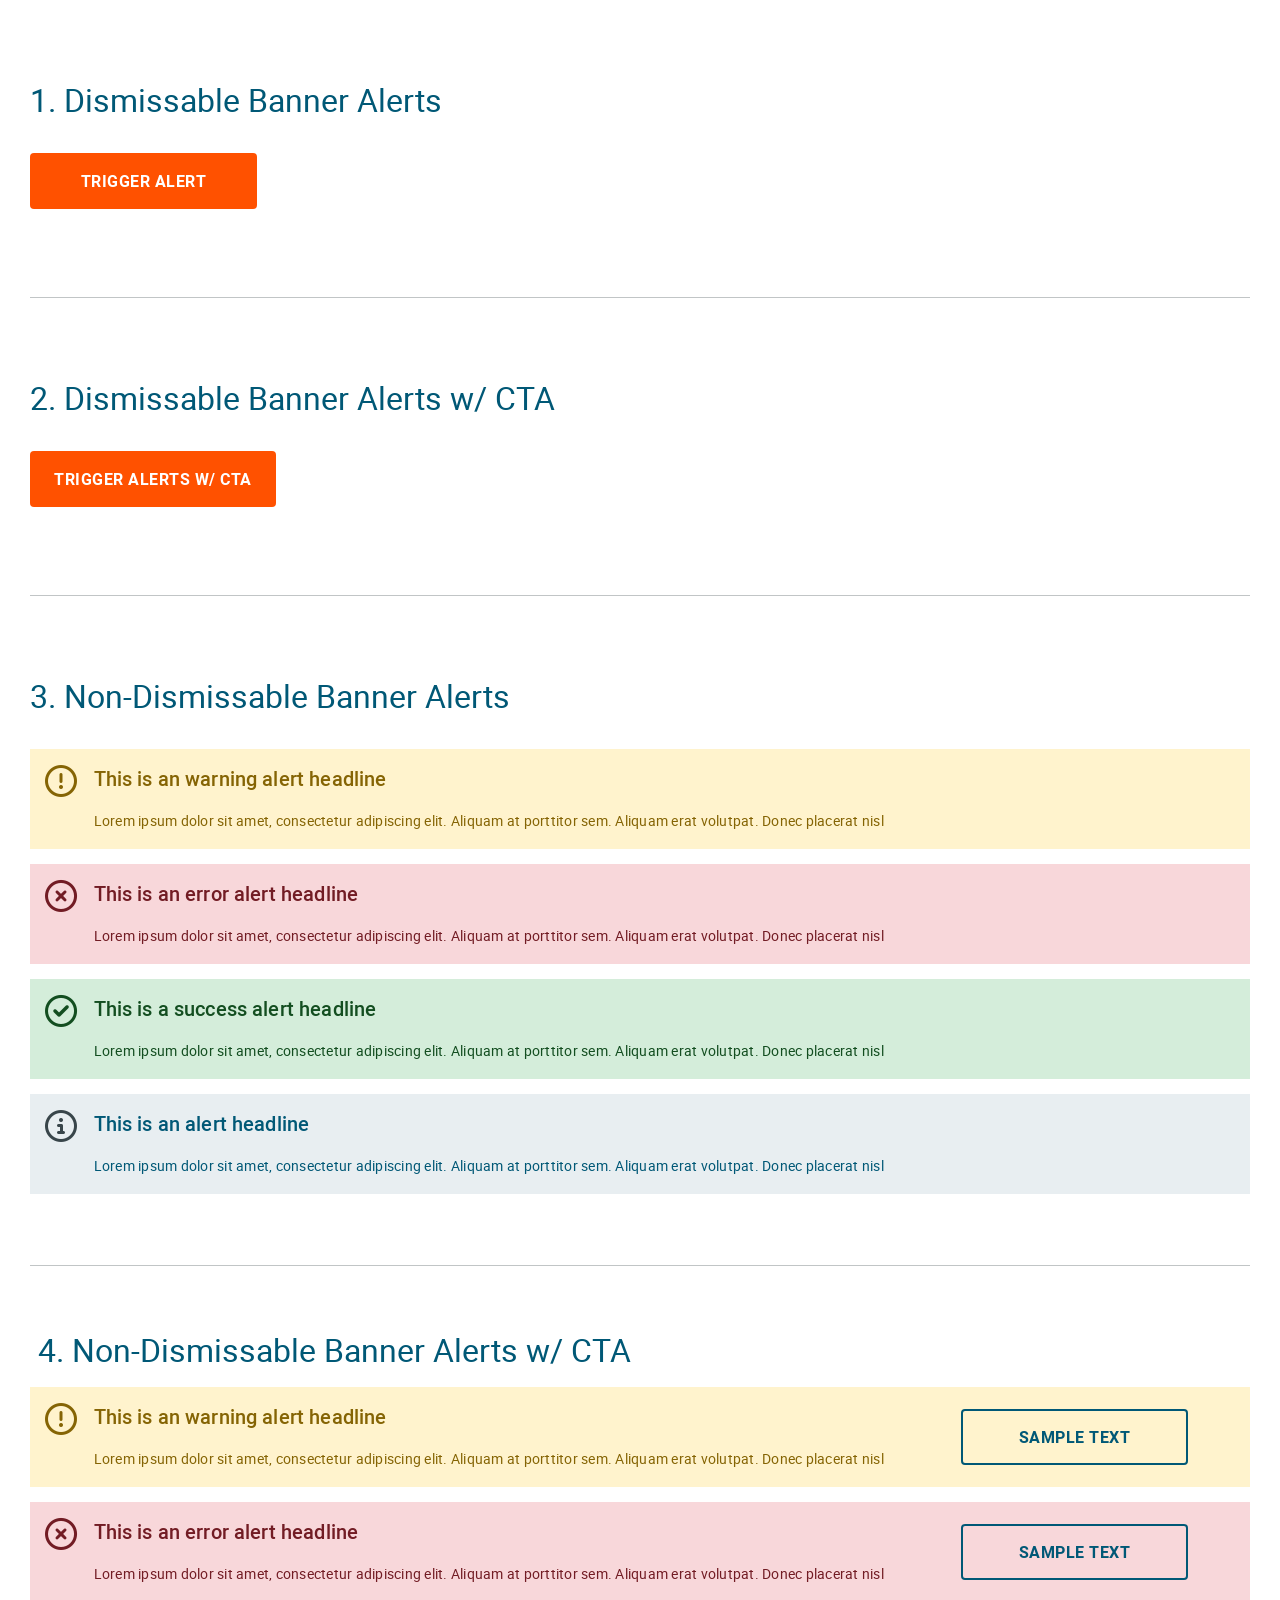
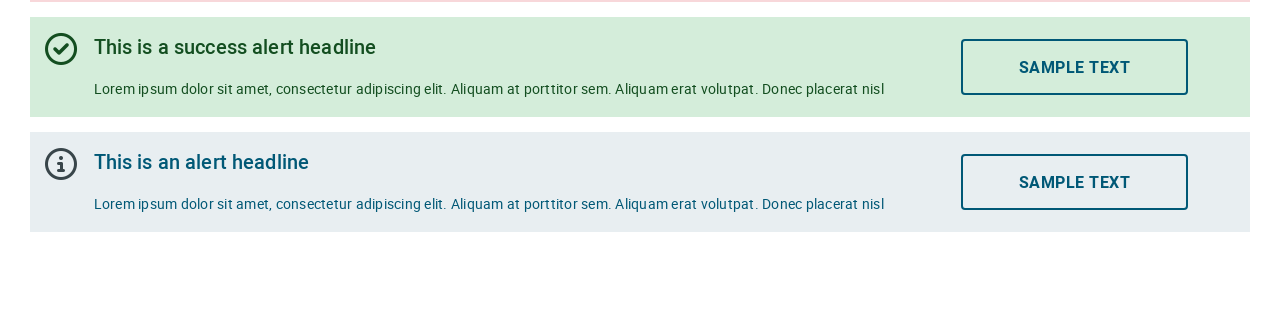
==== alerts/index.html @ 1017da57 "Commit demo for develop-major" ====
<!doctype html><html lang="en"><head><meta charset="UTF-8"><meta http-equiv="X-UA-Compatible" content="IE=edge"><meta name="viewport" content="width=device-width,initial-scale=1"><title>Banner Alert Demo</title><link rel="stylesheet" href="../assets/styles/main.css"><link rel="stylesheet" href="../assets/styles/custom-icons.css"><link rel="stylesheet" href="../assets/styles/fontawesome.css"><link rel="stylesheet" href="../assets/styles/regular.css"><script src="../alerts/index.html.js" defer="defer"></script></head><body><section class="bdr-bottom"><div class="container bdr-clr--gray-disabled"><div class="row"><div class="col"><h2>1. Dismissable Banner Alerts</h2></div><div class="col"><button class="btn--primary" onclick="window.triggerAlerts();">Trigger Alert</button></div><div class="col"><div class="banner-alerts"></div></div></div></div></section><section class="bdr-bottom"><div class="container bdr-clr--gray-disabled"><div class="row"><div class="col"><h2>2. Dismissable Banner Alerts w/ CTA</h2></div><div class="col"><button class="btn--primary" onclick="triggerAlertsWithButton();">Trigger Alerts w/ CTA</button></div><div class="col"><div class="cta-banner-alerts"></div></div></div></div></section><section class="bdr-bottom"><div class="container bdr-clr--gray-disabled"><div class="row"><div class="col"><h2>3. Non-Dismissable Banner Alerts</h2></div><div class="col"><div class="banner-alerts"><div class="foo bar baz bg--warning-background" data-ref="module_systemAlert_50119"><div data-alert-message data-message-type="warning" data-status="active"><div class="row"><div class="alert-msg col--lg-12"><h4 class="alert-head">This is an warning alert headline</h4><span class="p-2">Lorem ipsum dolor sit amet, consectetur adipiscing elit. Aliquam at porttitor sem. Aliquam erat volutpat. Donec placerat nisl</span></div></div></div></div></div><div class="banner-alerts"><div class="foo bar baz bg--error-background" data-ref="module_systemAlert_50119"><div data-alert-message data-message-type="error" data-status="active"><div class="row"><div class="alert-msg col--lg-12"><h4 class="alert-head">This is an error alert headline</h4><span class="p-2">Lorem ipsum dolor sit amet, consectetur adipiscing elit. Aliquam at porttitor sem. Aliquam erat volutpat. Donec placerat nisl</span></div></div></div></div></div><div class="banner-alerts"><div class="foo bar baz bg--success-background" data-ref="module_systemAlert_50119"><div data-alert-message data-message-type="success" data-status="active"><div class="row"><div class="alert-msg col--lg-12"><h4 class="alert-head">This is a success alert headline</h4><span class="p-2">Lorem ipsum dolor sit amet, consectetur adipiscing elit. Aliquam at porttitor sem. Aliquam erat volutpat. Donec placerat nisl</span></div></div></div></div></div><div class="banner-alerts"><div class="foo bar baz bg--primary-light-3" data-ref="module_systemAlert_50119"><div data-alert-message data-message-type="message" data-status="active"><div class="row"><div class="alert-msg col--lg-12"><h4 class="alert-head">This is an alert headline</h4><span class="p-2">Lorem ipsum dolor sit amet, consectetur adipiscing elit. Aliquam at porttitor sem. Aliquam erat volutpat. Donec placerat nisl</span></div></div></div></div></div></div></div></div></section><section class="nonDismissable-alerts"><div class="container bdr-clr--gray-disabled"><div class="col"><h2>4. Non-Dismissable Banner Alerts w/ CTA</h2></div><div class="banner-alerts"><div class="foo bar baz bg--warning-background" data-ref="module_systemAlert_50119"><div data-alert-message data-message-type="warning" data-status="active"><div class="row"><div class="alert-msg col--lg-9"><h4 class="alert-head">This is an warning alert headline</h4><span class="p-2">Lorem ipsum dolor sit amet, consectetur adipiscing elit. Aliquam at porttitor sem. Aliquam erat volutpat. Donec placerat nisl</span></div><div class="alert-cta col--lg-3"><button class="btn" href="#">sample Text</button></div></div></div></div></div><div class="banner-alerts"><div class="foo bar baz bg--error-background" data-ref="module_systemAlert_50119"><div data-alert-message data-message-type="error" data-status="active"><div class="row"><div class="alert-msg col--lg-9"><h4 class="alert-head">This is an error alert headline</h4><span class="p-2">Lorem ipsum dolor sit amet, consectetur adipiscing elit. Aliquam at porttitor sem. Aliquam erat volutpat. Donec placerat nisl</span></div><div class="alert-cta col--lg-3"><button class="btn" href="#">sample Text</button></div></div></div></div></div><div class="banner-alerts"><div class="foo bar baz bg--success-background" data-ref="module_systemAlert_50119"><div data-alert-message data-message-type="success" data-status="active"><div class="row"><div class="alert-msg col--lg-9"><h4 class="alert-head">This is a success alert headline</h4><span class="p-2">Lorem ipsum dolor sit amet, consectetur adipiscing elit. Aliquam at porttitor sem. Aliquam erat volutpat. Donec placerat nisl</span></div><div class="alert-cta col--lg-3"><button class="btn" href="#">sample Text</button></div></div></div></div></div><div class="banner-alerts"><div class="foo bar baz bg--primary-light-3" data-ref="module_systemAlert_50119"><div data-alert-message data-message-type="message" data-status="active"><div class="row"><div class="alert-msg col--lg-9"><h4 class="alert-head">This is an alert headline</h4><span class="p-2">Lorem ipsum dolor sit amet, consectetur adipiscing elit. Aliquam at porttitor sem. Aliquam erat volutpat. Donec placerat nisl</span></div><div class="alert-cta col--lg-3"><button class="btn" href="#">sample Text</button></div></div></div></div></div></div></section></body></html>
---- assets/styles/main.css ----
﻿:root{--primary-base: hsl(195.3, 100%, 23.1%);--primary-light-1: hsl(194.8, 100%, 28.6%);--primary-light-2: hsl(195, 100%, 39.2%);--primary-light-3: hsl(200, 24.3%, 92.7%);--primary-light-4: hsl(194, 25%, 87%);--primary-dark-1: hsl(195.3, 100%, 11.6%);--primary-dark-2: hsl(195.2, 100%, 17.8%);--secondary-base: hsl(19.1, 100%, 50%);--secondary-light-1: hsl(18.8, 100%, 61.2%);--secondary-light-2: hsl(18.6, 100%, 69.6%);--secondary-light-3: hsl(18.9, 82.6%, 91%);--secondary-dark-1: hsl(18.8, 100%, 38.8%);--secondary-dark-2: hsl(18.6, 100%, 30.4%);--white-base: hsl(0, 0%, 100%);--black-base: hsl(0, 0%, 0%);--gray-medium-1: hsl(198, 11.1%, 35.3%);--gray-dark-1: hsl(196.7, 13.8%, 25.5%);--gray-body: hsl(196.7, 13.8%, 25.5%);--gray-input: hsl(200, 5.5%, 57.3%);--gray-disabled: hsl(192, 4.2%, 76.7%);--gray-background: hsl(0, 0%, 98%);--success-element: hsl(135.7, 100%, 27.1%);--success-text: hsl(133.2, 60.8%, 19%);--success-background: hsl(134.4, 41%, 88%);--warning-element: hsl(35, 97.3%, 56.9%);--warning-text: hsl(44.7, 94.2%, 26.9%);--warning-background: hsl(45.6, 100%, 90.2%);--error-element: hsl(9.2, 100%, 37.1%);--error-text: hsl(354.4, 60.6%, 27.8%);--error-background: hsl(354.5, 70.2%, 90.8%);--dropshadow-1: 0 1px 1px 0 rgba(0, 0, 0, 0.14), 0 2px 1px 0 rgba(0, 0, 0, 0.12), 0 1px 3px 0 rgba(0, 0, 0, 0.2);--dropshadow-2: 0 8px 10px 0 rgba(0, 0, 0, 0.14), 0 3px 14px 0 rgba(0, 0, 0, 0.12), 0 5px 5px 0 rgba(0, 0, 0, 0.2);--dropshadow-3: 0 9px 12px 0 rgba(0, 0, 0, 0.14), 0 3px 16px 0 rgba(0, 0, 0, 0.12), 0 5px 6px 0 rgba(0, 0, 0, 0.2);--dropshadow-4: 0 16px 24px 0 rgba(0, 0, 0, 0.14), 0 6px 30px 0 rgba(0, 0, 0, 0.12), 0 8px 10px 0 rgba(0, 0, 0, 0.2);--sect--top-pd--sm: 4.8rem;--sect--top-pd--md: 4.8rem;--sect--top-pd--lg: 8rem;--sect--top-pd--xl: 8rem;--sect--btm-pd--sm: 4.8rem;--sect--btm-pd--md: 4.8rem;--sect--btm-pd--lg: 8rem;--sect--btm-pd--xl: 8rem;--sect-bg--top-pd--sm: 4.8rem;--sect-bg--top-pd--md: 4.8rem;--sect-bg--top-pd--lg: 8rem;--sect-bg--top-pd--xl: 8rem;--sect-bg--btm-pd--sm: 4.8rem;--sect-bg--btm-pd--md: 4.8rem;--sect-bg--btm-pd--lg: 8rem;--sect-bg--btm-pd--xl: 8rem;--sect-top-curv--top-pd--sm: 4.8rem;--sect-top-curv--top-pd--md: 4.8rem;--sect-top-curv--top-pd--lg: 4.8rem;--sect-top-curv--top-pd--xl: 4.8rem;--sect-top-curv--btm-pd--sm: 4.8rem;--sect-top-curv--btm-pd--md: 4.8rem;--sect-top-curv--btm-pd--lg: 8rem;--sect-top-curv--btm-pd--xl: 8rem;--sect-btm-curv--top-pd--sm: 4.8rem;--sect-btm-curv--top-pd--md: 4.8rem;--sect-btm-curv--top-pd--lg: 8rem;--sect-btm-curv--top-pd--xl: 8rem;--sect-btm-curv--btm-pd--sm: 4.8rem;--sect-btm-curv--btm-pd--md: 4.8rem;--sect-btm-curv--btm-pd--lg: 4.8rem;--sect-btm-curv--btm-pd--xl: 4.8rem;--gutter-sm: 0.75rem;--gutter-md: 0.75rem;--gutter-lg: 0.75rem;--gutter-xl: 0.75rem;--col-top-mg--sm: 1.6rem;--col-top-mg--md: 1.6rem;--col-top-mg--lg: 1.6rem;--col-top-mg--xl: 1.6rem;--col-btm-mg--sm: 1.6rem;--col-btm-mg--md: 1.6rem;--col-btm-mg--lg: 1.6rem;--col-btm-mg--xl: 1.6rem;--h-1--sm: 3.4rem/4rem Roboto, sans-serif;--h-1--md: 3.4rem/4rem Roboto, sans-serif;--h-1--lg: 4.8rem/5.6rem Roboto, sans-serif;--h-1--xl: 4.8rem/5.6rem Roboto, sans-serif;--h-1--ltr-spc--sm: 0rem;--h-1--ltr-spc--md: 0rem;--h-1--ltr-spc--lg: 0rem;--h-1--ltr-spc--xl: 0rem;--h-1--bd-txt-spc--sm: 3.2rem;--h-1--bd-txt-spc--md: 3.2rem;--h-1--bd-txt-spc--lg: 3.2rem;--h-1--bd-txt-spc--xl: 3.2rem;--h-2--sm: 2.4rem/3.2rem Roboto, sans-serif;--h-2--md: 2.4rem/3.2rem Roboto, sans-serif;--h-2--lg: 3.2rem/4rem Roboto, sans-serif;--h-2--xl: 3.2rem/4rem Roboto, sans-serif;--h-2--ltr-spc--sm: 0rem;--h-2--ltr-spc--md: 0rem;--h-2--ltr-spc--lg: 0rem;--h-2--ltr-spc--xl: 0rem;--h-2--bd-txt-spc--sm: 1.6rem;--h-2--bd-txt-spc--md: 1.6rem;--h-2--bd-txt-spc--lg: 1.6rem;--h-2--bd-txt-spc--xl: 1.6rem;--h-3--sm: 2rem/2.8rem Roboto, sans-serif;--h-3--md: 2rem/2.8rem Roboto, sans-serif;--h-3--lg: 2.4rem/3.2rem Roboto, sans-serif;--h-3--xl: 2.4rem/3.2rem Roboto, sans-serif;--h-3--ltr-spc--sm: 0.015rem;--h-3--ltr-spc--md: 0.015rem;--h-3--ltr-spc--lg: 0.015rem;--h-3--ltr-spc--xl: 0.015rem;--h-3--bd-txt-spc--sm: 1.6rem;--h-3--bd-txt-spc--md: 1.6rem;--h-3--bd-txt-spc--lg: 1.6rem;--h-3--bd-txt-spc--xl: 1.6rem;--h-4--sm: 1.8rem/2.6rem Roboto, sans-serif;--h-4--md: 1.8rem/2.6rem Roboto, sans-serif;--h-4--lg: 2rem/2.8rem Roboto, sans-serif;--h-4--xl: 2rem/2.8rem Roboto, sans-serif;--h-4--ltr-spc--sm: 0.015rem;--h-4--ltr-spc--md: 0.015rem;--h-4--ltr-spc--lg: 0.015rem;--h-4--ltr-spc--xl: 0.015rem;--h-4--bd-txt-spc--sm: 1.6rem;--h-4--bd-txt-spc--md: 1.6rem;--h-4--bd-txt-spc--lg: 1.6rem;--h-4--bd-txt-spc--xl: 1.6rem;--h-5--sm: 1.6rem/2.4rem Roboto, sans-serif;--h-5--md: 1.6rem/2.4rem Roboto, sans-serif;--h-5--lg: 1.8rem/2.6rem Roboto, sans-serif;--h-5--xl: 1.8rem/2.6rem Roboto, sans-serif;--h-5--ltr-spc--sm: 0.015rem;--h-5--ltr-spc--md: 0.015rem;--h-5--ltr-spc--lg: 0.015rem;--h-5--ltr-spc--xl: 0.015rem;--h-6--sm: 1.4rem/2rem Roboto, sans-serif;--h-6--md: 1.4rem/2rem Roboto, sans-serif;--h-6--lg: 1.4rem/2rem Roboto, sans-serif;--h-6--xl: 1.4rem/2rem Roboto, sans-serif;--h-6--ltr-spc--sm: 0.01rem;--h-6--ltr-spc--md: 0.01rem;--h-6--ltr-spc--lg: 0.01rem;--h-6--ltr-spc--xl: 0.01rem;--p-1--sm: 1.6rem/2.4rem Roboto, sans-serif;--p-1--md: 1.6rem/2.4rem Roboto, sans-serif;--p-1--lg: 1.6rem/2.4rem Roboto, sans-serif;--p-1--xl: 1.6rem/2.4rem Roboto, sans-serif;--p-1--ltr-spc--sm: 0.05rem;--p-1--ltr-spc--md: 0.05rem;--p-1--ltr-spc--lg: 0.05rem;--p-1--ltr-spc--xl: 0.05rem;--p-1--spacing--sm: 2.4rem;--p-1--spacing--md: 2.4rem;--p-1--spacing--lg: 2.4rem;--p-1--spacing--xl: 2.4rem;--p-2--sm: 1.4rem/2rem Roboto, sans-serif;--p-2--md: 1.4rem/2rem Roboto, sans-serif;--p-2--lg: 1.4rem/2.2rem Roboto, sans-serif;--p-2--xl: 1.4rem/2.2rem Roboto, sans-serif;--p-2--ltr-spc--sm: 0.025rem;--p-2--ltr-spc--md: 0.025rem;--p-2--ltr-spc--lg: 0.025rem;--p-2--ltr-spc--xl: 0.025rem;--p-2--spacing--sm: 2.4rem;--p-2--spacing--md: 2.4rem;--p-2--spacing--lg: 2.4rem;--p-2--spacing--xl: 2.4rem;--p-3--sm: 1.2rem/1.8rem Roboto, sans-serif;--p-3--md: 1.2rem/1.8rem Roboto, sans-serif;--p-3--lg: 1.2rem/2rem Roboto, sans-serif;--p-3--xl: 1.2rem/2rem Roboto, sans-serif;--p-3--ltr-spc--sm: 0.025rem;--p-3--ltr-spc--md: 0.025rem;--p-3--ltr-spc--lg: 0.04rem;--p-3--ltr-spc--xl: 0.04rem;--p-3--spacing--sm: 2.4rem;--p-3--spacing--md: 2.4rem;--p-3--spacing--lg: 2.4rem;--p-3--spacing--xl: 2.4rem;--default-links-link-on-lgt-bg--default--color: hsl(195.3, 100%, 23.1%);--default-links-link-on-lgt-bg--default--text-decoration: underline solid hsl(195.3, 100%, 23.1%) 0.1rem;--default-links-link-on-lgt-bg--default--font-weight: 500;--default-links-link-on-lgt-bg--hover--color: hsl(195.3, 100%, 11.6%);--default-links-link-on-lgt-bg--hover--text-decoration: underline solid hsl(195.3, 100%, 11.6%) 0.1rem;--default-links-link-on-lgt-bg--focus--color: hsl(195.3, 100%, 11.6%);--default-links-link-on-lgt-bg--focus--text-decoration: underline solid hsl(195.3, 100%, 11.6%) 0.1rem;--default-links-link-on-lgt-bg--focus--outline: 0.3rem solid hsl(195, 100%, 39.2%);--default-links-link-on-lgt-bg--focus--outline-offset: 0.2rem;--default-links-link-on-lgt-bg--focus--border-radius: 0.5rem;--default-links-link-on-lgt-bg--active--color: hsl(195, 100%, 39.2%);--default-links-link-on-lgt-bg--active--text-decoration: underline solid hsl(195, 100%, 39.2%) 0.1rem;--default-links-link-on-lgt-bg--visited--color: hsl(195, 100%, 39.2%);--default-links-link-on-lgt-bg--disabled--color: hsl(192, 4.2%, 76.7%);--default-links-link-on-lgt-bg--disabled--text-decoration: underline solid hsl(192, 4.2%, 76.7%) 0.1rem;--default-links-link-on-lgt-bg--disabled--pointer-events: none;--group-links-link-on-lgt-bg--default--color: hsl(195.3, 100%, 23.1%);--group-links-link-on-lgt-bg--default--text-decoration: none;--group-links-link-on-lgt-bg--default--font-weight: 500;--group-links-link-on-lgt-bg--hover--color: hsl(195.3, 100%, 11.6%);--group-links-link-on-lgt-bg--hover--text-decoration: underline solid hsl(195.3, 100%, 11.6%) 0.1rem;--group-links-link-on-lgt-bg--focus--color: hsl(195.3, 100%, 11.6%);--group-links-link-on-lgt-bg--focus--text-decoration: underline solid hsl(195.3, 100%, 11.6%) 0.1rem;--group-links-link-on-lgt-bg--focus--outline: 0.3rem solid hsl(195, 100%, 39.2%);--group-links-link-on-lgt-bg--focus--outline-offset: 0.2rem;--group-links-link-on-lgt-bg--focus--border-radius: 0.5rem;--group-links-link-on-lgt-bg--active--color: hsl(195.3, 100%, 23.1%);--group-links-link-on-lgt-bg--active--text-decoration: none;--group-links-link-on-lgt-bg--visited--color: hsl(195.3, 100%, 23.1%);--group-links-link-on-lgt-bg--disabled--color: hsl(192, 4.2%, 76.7%);--group-links-link-on-lgt-bg--disabled--text-decoration: none;--group-links-link-on-lgt-bg--disabled--pointer-events: none;--email-phone-links-link-on-lgt-bg--default--color: hsl(195.3, 100%, 23.1%);--email-phone-links-link-on-lgt-bg--default--text-decoration: underline solid hsl(195.3, 100%, 23.1%) 0.1rem;--email-phone-links-link-on-lgt-bg--default--font-weight: 500;--email-phone-links-link-on-lgt-bg--hover--color: hsl(195.3, 100%, 11.6%);--email-phone-links-link-on-lgt-bg--hover--text-decoration: underline solid hsl(195.3, 100%, 11.6%) 0.1rem;--email-phone-links-link-on-lgt-bg--focus--color: hsl(195.3, 100%, 11.6%);--email-phone-links-link-on-lgt-bg--focus--text-decoration: underline solid hsl(195.3, 100%, 11.6%) 0.1rem;--email-phone-links-link-on-lgt-bg--focus--outline: 0.3rem solid hsl(195, 100%, 39.2%);--email-phone-links-link-on-lgt-bg--focus--outline-offset: 0.2rem;--email-phone-links-link-on-lgt-bg--focus--border-radius: 0.5rem;--email-phone-links-link-on-lgt-bg--active--color: hsl(195.3, 100%, 23.1%);--email-phone-links-link-on-lgt-bg--active--text-decoration: underline solid hsl(195.3, 100%, 23.1%) 0.1rem;--email-phone-links-link-on-lgt-bg--visited--color: hsl(195.3, 100%, 23.1%);--email-phone-links-link-on-lgt-bg--disabled--color: hsl(192, 4.2%, 76.7%);--email-phone-links-link-on-lgt-bg--disabled--text-decoration: underline solid hsl(192, 4.2%, 76.7%) 0.1rem;--email-phone-links-link-on-lgt-bg--disabled--pointer-events: none;--default-links-link-on-drk-bg--default--color: hsl(0, 0%, 100%);--default-links-link-on-drk-bg--default--text-decoration: underline solid var(--white-base) 0.1rem;--default-links-link-on-drk-bg--default--font-weight: 500;--default-links-link-on-drk-bg--hover--color: hsl(0, 0%, 100%);--default-links-link-on-drk-bg--hover--text-decoration: underline solid rgba(255, 255, 255, 0.75) 0.1rem;--default-links-link-on-drk-bg--hover--opacity: 75%;--default-links-link-on-drk-bg--focus--color: hsl(0, 0%, 100%);--default-links-link-on-drk-bg--focus--text-decoration: underline solid rgba(255, 255, 255, 0.75) 0.1rem;--default-links-link-on-drk-bg--focus--outline: 0.3rem solid hsl(195, 100%, 39.2%);--default-links-link-on-drk-bg--focus--outline-offset: 0.2rem;--default-links-link-on-drk-bg--focus--border-radius: 0.5rem;--default-links-link-on-drk-bg--focus--opacity: 75%;--default-links-link-on-drk-bg--active--color: hsl(0, 0%, 100%);--default-links-link-on-drk-bg--active--text-decoration: underline solid var(--white-base) 0.1rem;--default-links-link-on-drk-bg--disabled--color: hsl(0, 0%, 100%);--default-links-link-on-drk-bg--disabled--text-decoration: underline solid rgba(255, 255, 255, 0.4) 0.1rem;--default-links-link-on-drk-bg--disabled--opacity: 40%;--group-links-link-on-drk-bg--default--color: hsl(0, 0%, 100%);--group-links-link-on-drk-bg--default--text-decoration: none;--group-links-link-on-drk-bg--default--font-weight: 500;--group-links-link-on-drk-bg--hover--color: hsl(0, 0%, 100%);--group-links-link-on-drk-bg--hover--text-decoration: underline solid rgba(255, 255, 255, 0.75) 0.1rem;--group-links-link-on-drk-bg--hover--opacity: 75%;--group-links-link-on-drk-bg--focus--color: hsl(0, 0%, 100%);--group-links-link-on-drk-bg--focus--text-decoration: underline solid rgba(255, 255, 255, 0.75) 0.1rem;--group-links-link-on-drk-bg--focus--outline: 0.3rem solid hsl(195, 100%, 39.2%);--group-links-link-on-drk-bg--focus--outline-offset: 0.2rem;--group-links-link-on-drk-bg--focus--border-radius: 0.5rem;--group-links-link-on-drk-bg--focus--opacity: 75%;--group-links-link-on-drk-bg--active--color: hsl(0, 0%, 100%);--group-links-link-on-drk-bg--active--text-decoration: none;--group-links-link-on-drk-bg--disabled--color: hsl(0, 0%, 100%);--group-links-link-on-drk-bg--disabled--text-decoration: none;--group-links-link-on-drk-bg--disabled--opacity: 40%;--email-phone-links-link-on-drk-bg--default--color: hsl(0, 0%, 100%);--email-phone-links-link-on-drk-bg--default--text-decoration: underline solid var(--white-base) 0.1rem;--email-phone-links-link-on-drk-bg--default--font-weight: 500;--email-phone-links-link-on-drk-bg--hover--color: hsl(0, 0%, 100%);--email-phone-links-link-on-drk-bg--hover--text-decoration: underline solid rgba(255, 255, 255, 0.75) 0.1rem;--email-phone-links-link-on-drk-bg--hover--opacity: 75%;--email-phone-links-link-on-drk-bg--focus--color: hsl(0, 0%, 100%);--email-phone-links-link-on-drk-bg--focus--text-decoration: underline solid rgba(255, 255, 255, 0.75) 0.1rem;--email-phone-links-link-on-drk-bg--focus--outline: 0.3rem solid hsl(195, 100%, 39.2%);--email-phone-links-link-on-drk-bg--focus--outline-offset: 0.2rem;--email-phone-links-link-on-drk-bg--focus--border-radius: 0.5rem;--email-phone-links-link-on-drk-bg--focus--opacity: 75%;--email-phone-links-link-on-drk-bg--active--color: hsl(0, 0%, 100%);--email-phone-links-link-on-drk-bg--active--text-decoration: underline solid var(--white-base) 0.1rem;--email-phone-links-link-on-drk-bg--disabled--color: hsl(0, 0%, 100%);--email-phone-links-link-on-drk-bg--disabled--text-decoration: underline solid rgba(255, 255, 255, 0.4) 0.1rem;--email-phone-links-link-on-drk-bg--disabled--opacity: 40%;--btn--font: bold 1.6rem/2.4rem var(--font-stack);--btn--min-width: 22.7rem;--btn--corner-radius:0.4rem;--btn--border: 0.2rem solid var(--primary-base);--secondary-btn-on-lgt-bg--default--color: hsl(195.3, 100%, 23.1%);--secondary-btn-on-lgt-bg--default--border: 0.2rem solid hsl(195.3, 100%, 23.1%);--secondary-btn-on-lgt-bg--default--padding: 1.4rem 2.4rem;--secondary-btn-on-lgt-bg--hover--background-color: hsla(195.3, 100%, 23.1%, 15%);--secondary-btn-on-lgt-bg--hover--color: hsl(195.3, 100%, 23.1%);--secondary-btn-on-lgt-bg--hover--border: 0.2rem solid hsl(195.3, 100%, 23.1%);--secondary-btn-on-lgt-bg--focus--background-color: hsla(195.3, 100%, 23.1%, 15%);--secondary-btn-on-lgt-bg--focus--color: hsl(195.3, 100%, 23.1%);--secondary-btn-on-lgt-bg--focus--border: 0.2rem solid hsl(195.3, 100%, 23.1%);--secondary-btn-on-lgt-bg--focus--outline: 0.3rem solid hsl(195, 100%, 39.2%);--secondary-btn-on-lgt-bg--focus--outline-offset: 0.2rem;--secondary-btn-on-lgt-bg--active--background-color: hsla(195.3, 100%, 23.1%, 40%);--secondary-btn-on-lgt-bg--active--color: hsl(195.3, 100%, 23.1%);--secondary-btn-on-lgt-bg--active--border: 0.2rem solid hsl(195.3, 100%, 23.1%);--secondary-btn-on-lgt-bg--disabled--color: hsl(192, 4.2%, 76.7%);--secondary-btn-on-lgt-bg--disabled--border: 0.2rem solid hsl(192, 4.2%, 76.7%);--primary-btn-on-lgt-bg--default--background-color: hsl(19.1, 100%, 50%);--primary-btn-on-lgt-bg--default--color: hsl(0, 0%, 100%);--primary-btn-on-lgt-bg--default--border: none;--primary-btn-on-lgt-bg--hover--background-color: hsl(18.8, 100%, 38.8%);--primary-btn-on-lgt-bg--hover--color: hsl(0, 0%, 100%);--primary-btn-on-lgt-bg--hover--border: none;--primary-btn-on-lgt-bg--focus--background-color: hsl(18.8, 100%, 38.8%);--primary-btn-on-lgt-bg--focus--color: hsl(0, 0%, 100%);--primary-btn-on-lgt-bg--focus--border: none;--primary-btn-on-lgt-bg--focus--outline: 0.3rem solid hsl(195, 100%, 39.2%);--primary-btn-on-lgt-bg--focus--outline-offset: 0.2rem;--primary-btn-on-lgt-bg--active--background-color: hsl(18.6, 100%, 69.6%);--primary-btn-on-lgt-bg--active--color: hsl(0, 0%, 100%);--primary-btn-on-lgt-bg--active--border: none;--primary-btn-on-lgt-bg--disabled--background-color: hsl(192, 4.2%, 76.7%);--primary-btn-on-lgt-bg--disabled--color: hsl(0, 0%, 100%);--primary-btn-on-lgt-bg--disabled--border: none;--tertiary-btn-on-lgt-bg--default--color: hsl(195.3, 100%, 23.1%);--tertiary-btn-on-lgt-bg--default--border: none;--tertiary-btn-on-lgt-bg--default--padding: 0;--tertiary-btn-on-lgt-bg--default--min-width: 0;--tertiary-btn-on-lgt-bg--hover--background-color: hsla(195.3, 100%, 23.1%, 15%);--tertiary-btn-on-lgt-bg--hover--color: hsl(195.3, 100%, 23.1%);--tertiary-btn-on-lgt-bg--hover--border: none;--tertiary-btn-on-lgt-bg--focus--background-color: hsla(195.3, 100%, 23.1%, 15%);--tertiary-btn-on-lgt-bg--focus--color: hsl(195.3, 100%, 23.1%);--tertiary-btn-on-lgt-bg--focus--border: none;--tertiary-btn-on-lgt-bg--focus--outline: 0.3rem solid hsl(195, 100%, 39.2%);--tertiary-btn-on-lgt-bg--focus--outline-offset: 0.2rem;--tertiary-btn-on-lgt-bg--active--background-color: hsla(195.3, 100%, 23.1%, 40%);--tertiary-btn-on-lgt-bg--active--color: hsl(195.3, 100%, 23.1%);--tertiary-btn-on-lgt-bg--active--border: none;--tertiary-btn-on-lgt-bg--disabled--color: 0.2rem solid hsl(192, 4.2%, 76.7%);--tertiary-btn-on-lgt-bg--disabled--border: none;--secondary-btn-on-drk-bg--default--color: hsl(0, 0%, 100%);--secondary-btn-on-drk-bg--default--border-color: hsl(0, 0%, 100%);--secondary-btn-on-drk-bg--hover--background-color: hsla(0, 0%, 100%, 15%);--secondary-btn-on-drk-bg--hover--color: hsl(0, 0%, 100%);--secondary-btn-on-drk-bg--hover--border-color: hsl(0, 0%, 100%);--secondary-btn-on-drk-bg--focus--background-color: hsla(0, 0%, 100%, 15%);--secondary-btn-on-drk-bg--focus--color: hsl(0, 0%, 100%);--secondary-btn-on-drk-bg--focus--border-color: hsl(0, 0%, 100%);--secondary-btn-on-drk-bg--focus--outline: 0.3rem solid hsl(195, 100%, 39.2%);--secondary-btn-on-drk-bg--focus--outline-offset: 0.2rem;--secondary-btn-on-drk-bg--active--background-color: hsla(0, 0%, 100%, 40%);--secondary-btn-on-drk-bg--active--color: hsl(0, 0%, 100%);--secondary-btn-on-drk-bg--active--border-color: hsl(0, 0%, 100%);--secondary-btn-on-drk-bg--disabled--color: hsl(0, 0%, 100%);--secondary-btn-on-drk-bg--disabled--border-color: hsl(0, 0%, 100%);--secondary-btn-on-drk-bg--disabled--opacity: 60%;--tertiary-btn-on-drk-bg--default--color: hsl(0, 0%, 100%);--tertiary-btn-on-drk-bg--hover--background-color: hsla(0, 0%, 100%, 15%);--tertiary-btn-on-drk-bg--hover--color: hsl(0, 0%, 100%);--tertiary-btn-on-drk-bg--focus--background-color: hsla(0, 0%, 100%, 15%);--tertiary-btn-on-drk-bg--focus--color: hsl(0, 0%, 100%);--tertiary-btn-on-drk-bg--focus--outline: 0.3rem solid hsl(195, 100%, 39.2%);--tertiary-btn-on-drk-bg--focus--outline-offset: 0.2rem;--tertiary-btn-on-drk-bg--active--background-color: hsla(0, 0%, 100%, 40%);--tertiary-btn-on-drk-bg--active--color: hsl(0, 0%, 100%);--tertiary-btn-on-drk-bg--active--border-color: hsl(0, 0%, 100%);--tertiary-btn-on-drk-bg--disabled--color: hsl(0, 0%, 100%);--tertiary-btn-on-drk-bg--disabled--opacity: 60%;--toggleOn-toggle-on-lgt-bg--checked--background-color: hsl(195.3, 100%, 23.1%);--toggleOn-toggle-on-lgt-bg--hover--box-shadow: 0 0 0 1.1rem hsla(195.3, 100%, 23.1%, 10%);--toggleOn-toggle-on-lgt-bg--hover--background-color: hsl(195.3, 100%, 23.1%);--toggleOn-toggle-on-lgt-bg--focus--box-shadow: 0 0 0 1.1rem hsla(195.3, 100%, 23.1%, 10%);--toggleOn-toggle-on-lgt-bg--focus--outline: 0.3rem solid hsl(195, 100%, 39.2%);--toggleOn-toggle-on-lgt-bg--focus--outline-offset: 0.9rem;--toggleOn-toggle-on-lgt-bg--focus--background-color: hsl(195.3, 100%, 23.1%);--toggleOn-toggle-on-lgt-bg--active--box-shadow: 0 0 0 1.1rem hsla(195.3, 100%, 23.1%, 25%);--toggleOn-toggle-on-lgt-bg--active--background-color: hsl(195.3, 100%, 23.1%);--toggleOn-toggle-on-lgt-bg--disabled--background-color: hsl(192, 4.2%, 76.7%);--toggleOff-toggle-on-lgt-bg--default--background-color: hsl(0, 0%, 100%);--toggleOff-toggle-on-lgt-bg--hover--box-shadow: 0 0 0 1.1rem hsla(200, 5.5%, 57.3%, 10%);--toggleOff-toggle-on-lgt-bg--hover--background-color: hsl(0, 0%, 100%);--toggleOff-toggle-on-lgt-bg--focus--box-shadow: 0 0 0 1.1rem hsla(200, 5.5%, 57.3%, 10%);--toggleOff-toggle-on-lgt-bg--focus--outline: 0.3rem solid hsl(195, 100%, 39.2%);--toggleOff-toggle-on-lgt-bg--focus--outline-offset: 0.9rem;--toggleOff-toggle-on-lgt-bg--focus--background-color: hsl(0, 0%, 100%);--toggleOff-toggle-on-lgt-bg--active--box-shadow: 0 0 0 1.1rem hsla(200, 5.5%, 57.3%, 25%);--toggleOff-toggle-on-lgt-bg--active--background-color: hsl(0, 0%, 100%);--toggleOff-toggle-on-lgt-bg--disabled--background-color: hsl(0, 0%, 100%);--toggleOn-toggle-on-drk-bg--checked--background-color: hsl(0, 0%, 100%);--toggleOn-toggle-on-drk-bg--hover--box-shadow: 0 0 0 1.1rem hsla(0, 0%, 100%, 10%);--toggleOn-toggle-on-drk-bg--hover--background-color: hsl(0, 0%, 100%);--toggleOn-toggle-on-drk-bg--focus--box-shadow: 0 0 0 1.1rem hsla(0, 0%, 100%, 10%);--toggleOn-toggle-on-drk-bg--focus--outline: 0.3rem solid hsl(195, 100%, 39.2%);--toggleOn-toggle-on-drk-bg--focus--outline-offset: 0.9rem;--toggleOn-toggle-on-drk-bg--focus--background-color: hsl(0, 0%, 100%);--toggleOn-toggle-on-drk-bg--active--box-shadow: 0 0 0 1.1rem hsla(0, 0%, 100%, 25%);--toggleOn-toggle-on-drk-bg--active--background-color: hsl(0, 0%, 100%);--toggleOn-toggle-on-drk-bg--disabled--background-color: hsl(192, 4.2%, 76.7%);--toggleOff-toggle-on-drk-bg--default--background-color: hsl(0, 0%, 100%);--toggleOff-toggle-on-drk-bg--hover--box-shadow: 0 0 0 1.1rem hsla(200, 5.5%, 57.3%, 10%);--toggleOff-toggle-on-drk-bg--hover--background-color: hsl(0, 0%, 100%);--toggleOff-toggle-on-drk-bg--focus--box-shadow: 0 0 0 1.1rem hsla(200, 5.5%, 57.3%, 10%);--toggleOff-toggle-on-drk-bg--focus--outline: 0.3rem solid hsl(195, 100%, 39.2%);--toggleOff-toggle-on-drk-bg--focus--outline-offset: 0.9rem;--toggleOff-toggle-on-drk-bg--focus--background-color: hsl(0, 0%, 100%);--toggleOff-toggle-on-drk-bg--active--box-shadow: 0 0 0 1.1rem hsla(200, 5.5%, 57.3%, 25%);--toggleOff-toggle-on-drk-bg--active--background-color: hsl(0, 0%, 100%);--toggleOff-toggle-on-drk-bg--disabled--background-color: hsl(0, 0%, 100%);--max-content-width--sm: 640px;--max-content-width--md: 800px;--max-content-width--lg: 960px;--max-content-width--xl: 1440px;--container--gutter--sm: var(--gutter-sm);--container--gutter--md: var(--gutter-md);--container--gutter--lg: var(--gutter-lg);--container--gutter--xl: var(--gutter-xl);--text-indent--sm: 2.4rem;--text-indent--md: 2.4rem;--text-indent--lg: 2.4rem;--text-indent--xl: 2.4rem;--heading-color: var(--primary-base);--body-text--color: var(--gray-body);--body-text--light-color: var(--gray-medium-1);--heading--on-dark-background: var(--white-base);--body-text--on-dark-background: var(--white-base);--heading--on-warning-background: var(--warning-text);--heading--on-error-background: var(--error-text);--heading--on-success-background: var(--success-text);--body-text--on-warning-background: var(--warning-text);--body-text--on-error-background: var(--error-text);--body-text--on-success-background: var(--success-text);--heading--on-light-background: var(--primary-base);--body-text--on-light-background: var(--gray-body);--font-weight--regular: 400;--font-weight--medium: 500;--font-stack: Roboto, sans-serif;--list-item-spacing-s--sm: 0.8rem;--list-item-spacing-s--md: 0.8rem;--list-item-spacing-s--lg: 0.8rem;--list-item-spacing-s--xl: 0.8rem;--list-item-spacing-m--sm: 1.6rem;--list-item-spacing-m--md: 1.6rem;--list-item-spacing-m--lg: 1.6rem;--list-item-spacing-m--xl: 1.6rem;--list-item-spacing-l--sm: 1.6rem;--list-item-spacing-l--md: 1.6rem;--list-item-spacing-l--lg: 1.6rem;--list-item-spacing-l--xl: 1.6rem;--border-radius-25: 0.5rem;--border-radius-50: 0.8rem;--border-radius-75: 1.2rem;--border-radius-100: 1.6rem;--icon--on-white-background: var(--primary-base);--icon--on-light-background: var(--gray-body);--icon--on-dark-background: var(--white-base);--icon--on-primary-light-background: var(--primary-base);--icon--on-secondary-light-background: var(--secondary-base);--icon--on-gray-background: var(--white-base);--icon--on-success-background: var(--success-text);--icon--on-warning-background: var(--warning-text);--icon--on-error-background: var(--error-text);--table--on-light-background: var(--gray-body);--table--on-dark-background: var(--white-base);--table-on-primary-light-background: var(--primary-base);--table--on-secondary-light-background: var(--secondary-base);--table--on-gray-background: var(--white-base);--table--on-success-background: var(--success-text);--table--on-warning-background: var(--warning-text);--table--on-error-background: var(--error-text);--thead--on-light-background: var(--primary-base);--thead--on-dark-background: var(--white-base);--thead--on-primary-light-background: var(--primary-base);--thead--on-secondary-light-background: var(--secondary-base);--thead--on-gray-background: var(--white-base);--thead--on-success-background: var(--success-text);--thead--on-warning-background: var(--warning-text);--thead--on-error-background: var(--error-text);--thead--bg-on-light-background: var(--primary-light-3);--icon--margin--sm: 0.8rem;--icon--margin--md: 1rem;--icon--margin--lg: 1.6rem;--icon--size--sm: 1.6rem;--icon--size--md: 2.4rem;--icon--size--lg: 3.2rem;--icon--size-with-background--sm: calc(var(--icon--size--sm) * 2);--icon--size-with-background--md: calc(var(--icon--size--md) * 2);--icon--size-with-background--lg: calc(var(--icon--size--lg) * 2)}*,*::before,*::after{padding:0;margin:0;line-height:inherit;text-decoration:inherit;letter-spacing:inherit;font-family:inherit;font-weight:inherit;font-style:inherit;font-size:inherit;color:inherit;box-sizing:border-box;border-width:0}html{height:100%;-webkit-text-size-adjust:100%;-moz-tab-size:4;tab-size:4;font-size:62.5%}body{overflow-x:hidden;overflow-y:scroll;min-width:320px;height:100%;font-family:Helvetica,Arial,sans-serif;text-align:left;font-weight:normal;font-style:normal}article,aside,figcaption,figure,footer,header,hgroup,main,nav,section{display:block}body[data-mouse-active] :focus:not(input):not(textarea):not(select){outline:none}p,h1,h2,h3,h4,h5,h6,ol,ul,dl,pre,img,main,form,table,input,label,audio,video,select,figure,canvas,output,address,h-scroll,textarea,fieldset,blockquote{display:block}p:last-child,h1:last-child,h2:last-child,h3:last-child,h4:last-child,h5:last-child,h6:last-child,ol:last-child,ul:last-child,dl:last-child,li:last-child,pre:last-child,hr:last-child,img:last-child,form:last-child,table:last-child,label:last-child,input:last-child,audio:last-child,video:last-child,select:last-child,figure:last-child,canvas:last-child,output:last-child,address:last-child,h-scroll:last-child,fieldset:last-child,textarea:last-child,blockquote:last-child{margin-bottom:0}hr{width:100%;height:1px;background-color:#9c9ea1;border:none}img{max-width:100%;margin-left:auto;margin-right:auto;border:none}figure.cover img{width:100%;height:100%;object-fit:cover}figure.cover.compatible{background-size:cover;background-position:center;background-repeat:no-repeat}video{max-width:100%;margin-left:auto;margin-right:auto;border:1px solid #9c9ea1;cursor:pointer}button,[type=button],[type=reset],[type=submit]{-webkit-appearance:button;text-align:left;background:rgba(0,0,0,0);background-image:none;border:none}button:not([disabled]),input[type=button]:not([disabled]),input[type=submit]:not([disabled]),input[type=reset]:not([disabled]){cursor:pointer}button:active,input[type=button]:active,input[type=submit]:active,input[type=reset]:active{color:inherit}button,select{text-transform:none}[hidden]{display:none}textarea{resize:vertical}table{text-indent:0;border-color:inherit;border-collapse:collapse}ol,ul,menu,dir{list-style:none;padding:0}body,p,ol,ul,dl,pre,menu,dir,address,blockquote{font:var(--p-1--sm);letter-spacing:var(--p-1--ltr-spc--sm);margin-bottom:var(--p-1--spacing--sm)}menu,dir,ol,ul,dl,dd,pre,address,blockquote{margin-left:var(--text-indent--sm)}table{margin-bottom:var(--p-1--spacing--sm)}@media(min-width: 600px){body,p,ol,ul,dl,pre,menu,dir,address,blockquote{font:var(--p-1--sm);letter-spacing:var(--p-1--ltr-spc--sm);margin-bottom:var(--p-1--spacing--sm)}menu,dir,ol,ul,dl,dd,pre,address,blockquote{margin-left:var(--text-indent--md)}table{margin-bottom:var(--p-1--spacing--md)}}@media(min-width: 1236px){body,p,ol,ul,dl,pre,menu,dir,address,blockquote{font:var(--p-1--lg);letter-spacing:var(--p-1--ltr-spc--lg);margin-bottom:var(--p-1--spacing--lg)}menu,dir,ol,ul,dl,dd,pre,address,blockquote{margin-left:var(--text-indent--lg)}table{margin-bottom:var(--p-1--spacing--lg)}}@media(min-width: 1440px){body,p,ol,ul,dl,pre,menu,dir,address,blockquote{font:var(--p-1--xl);letter-spacing:var(--p-1--ltr-spc--xl);margin-bottom:var(--p-1--spacing--xl)}menu,dir,ol,ul,dl,dd,pre,address,blockquote{margin-left:var(--text-indent--xl)}table{margin-bottom:var(--p-1--spacing--xl)}}blockquote{margin-top:var(--p-1--spacing--sm)}dt{font-weight:500}ul li{list-style-position:inside}h1:last-child,.h-1:last-child,h2:last-child,.h-2:last-child,h3:last-child,.h-3:last-child,h4:last-child,.h-4:last-child,h5:last-child,.h-5:last-child,h6:last-child,.h-6:last-child{margin-bottom:0}body,p,ol,ul,dl,pre,menu,dir,address,blockquote{color:var(--body-text--color)}blockquote>*{color:var(--body-text--light-color)}dd{color:var(--body-text--light-color)}address,h1,.h-1,h2,.h-2{color:var(--heading-color)}[class*=bg--primary]:not([class*=light-]) hr,[class*=bg--secondary]:not([class*=light-]) hr{background-color:var(--body-text--on-dark-background)}body[class*=bg--primary-base]{color:var(--body-text--on-dark-background)}body[class*=bg--primary-light-1]{color:var(--body-text--on-dark-background)}body[class*=bg--primary-light-2]{color:var(--body-text--on-dark-background)}body[class*=bg--primary-light-3]{color:var(--body-text--on-light-background)}body[class*=bg--primary-light-4]{color:var(--body-text--on-light-background)}body[class*=bg--primary-dark-1]{color:var(--body-text--on-dark-background)}body[class*=bg--primary-dark-2]{color:var(--body-text--on-dark-background)}body[class*=bg--secondary-base]{color:var(--body-text--on-dark-background)}body[class*=bg--secondary-light-1]{color:var(--body-text--on-dark-background)}body[class*=bg--secondary-light-2]{color:var(--body-text--on-dark-background)}body[class*=bg--secondary-light-3]{color:var(--body-text--on-light-background)}body[class*=bg--secondary-dark-1]{color:var(--body-text--on-dark-background)}body[class*=bg--secondary-dark-2]{color:var(--body-text--on-dark-background)}body[class*=bg--success-background]{color:var(--body-text--on-success-background)}body[class*=bg--warning-background]{color:var(--body-text--on-warning-background)}body[class*=bg--error-background]{color:var(--body-text--on-error-background)}section[class*=bg--primary-base]{color:var(--body-text--on-dark-background)}section[class*=bg--primary-light-1]{color:var(--body-text--on-dark-background)}section[class*=bg--primary-light-2]{color:var(--body-text--on-dark-background)}section[class*=bg--primary-light-3]{color:var(--body-text--on-light-background)}section[class*=bg--primary-light-4]{color:var(--body-text--on-light-background)}section[class*=bg--primary-dark-1]{color:var(--body-text--on-dark-background)}section[class*=bg--primary-dark-2]{color:var(--body-text--on-dark-background)}section[class*=bg--secondary-base]{color:var(--body-text--on-dark-background)}section[class*=bg--secondary-light-1]{color:var(--body-text--on-dark-background)}section[class*=bg--secondary-light-2]{color:var(--body-text--on-dark-background)}section[class*=bg--secondary-light-3]{color:var(--body-text--on-light-background)}section[class*=bg--secondary-dark-1]{color:var(--body-text--on-dark-background)}section[class*=bg--secondary-dark-2]{color:var(--body-text--on-dark-background)}[class*=bg--primary-base] h1,[class*=bg--primary-base] .h-1,[class*=bg--primary-base] h2,[class*=bg--primary-base] .h-2{color:var(--heading--on-dark-background)}h1[class*=bg--primary-base],.h-1[class*=bg--primary-base],h2[class*=bg--primary-base],.h-2[class*=bg--primary-base]{color:var(--heading--on-dark-background)}[class*=bg--primary-light-1] h1,[class*=bg--primary-light-1] .h-1,[class*=bg--primary-light-1] h2,[class*=bg--primary-light-1] .h-2{color:var(--heading--on-dark-background)}h1[class*=bg--primary-light-1],.h-1[class*=bg--primary-light-1],h2[class*=bg--primary-light-1],.h-2[class*=bg--primary-light-1]{color:var(--heading--on-dark-background)}[class*=bg--primary-light-2] h1,[class*=bg--primary-light-2] .h-1,[class*=bg--primary-light-2] h2,[class*=bg--primary-light-2] .h-2{color:var(--heading--on-dark-background)}h1[class*=bg--primary-light-2],.h-1[class*=bg--primary-light-2],h2[class*=bg--primary-light-2],.h-2[class*=bg--primary-light-2]{color:var(--heading--on-dark-background)}[class*=bg--primary-light-3] h1,[class*=bg--primary-light-3] .h-1,[class*=bg--primary-light-3] h2,[class*=bg--primary-light-3] .h-2{color:var(--heading--on-light-background)}h1[class*=bg--primary-light-3],.h-1[class*=bg--primary-light-3],h2[class*=bg--primary-light-3],.h-2[class*=bg--primary-light-3]{color:var(--heading--on-light-background)}[class*=bg--primary-light-4] h1,[class*=bg--primary-light-4] .h-1,[class*=bg--primary-light-4] h2,[class*=bg--primary-light-4] .h-2{color:var(--heading--on-light-background)}h1[class*=bg--primary-light-4],.h-1[class*=bg--primary-light-4],h2[class*=bg--primary-light-4],.h-2[class*=bg--primary-light-4]{color:var(--heading--on-light-background)}[class*=bg--primary-dark-1] h1,[class*=bg--primary-dark-1] .h-1,[class*=bg--primary-dark-1] h2,[class*=bg--primary-dark-1] .h-2{color:var(--heading--on-dark-background)}h1[class*=bg--primary-dark-1],.h-1[class*=bg--primary-dark-1],h2[class*=bg--primary-dark-1],.h-2[class*=bg--primary-dark-1]{color:var(--heading--on-dark-background)}[class*=bg--primary-dark-2] h1,[class*=bg--primary-dark-2] .h-1,[class*=bg--primary-dark-2] h2,[class*=bg--primary-dark-2] .h-2{color:var(--heading--on-dark-background)}h1[class*=bg--primary-dark-2],.h-1[class*=bg--primary-dark-2],h2[class*=bg--primary-dark-2],.h-2[class*=bg--primary-dark-2]{color:var(--heading--on-dark-background)}[class*=bg--secondary-base] h1,[class*=bg--secondary-base] .h-1,[class*=bg--secondary-base] h2,[class*=bg--secondary-base] .h-2{color:var(--heading--on-dark-background)}h1[class*=bg--secondary-base],.h-1[class*=bg--secondary-base],h2[class*=bg--secondary-base],.h-2[class*=bg--secondary-base]{color:var(--heading--on-dark-background)}[class*=bg--secondary-light-1] h1,[class*=bg--secondary-light-1] .h-1,[class*=bg--secondary-light-1] h2,[class*=bg--secondary-light-1] .h-2{color:var(--heading--on-dark-background)}h1[class*=bg--secondary-light-1],.h-1[class*=bg--secondary-light-1],h2[class*=bg--secondary-light-1],.h-2[class*=bg--secondary-light-1]{color:var(--heading--on-dark-background)}[class*=bg--secondary-light-2] h1,[class*=bg--secondary-light-2] .h-1,[class*=bg--secondary-light-2] h2,[class*=bg--secondary-light-2] .h-2{color:var(--heading--on-dark-background)}h1[class*=bg--secondary-light-2],.h-1[class*=bg--secondary-light-2],h2[class*=bg--secondary-light-2],.h-2[class*=bg--secondary-light-2]{color:var(--heading--on-dark-background)}[class*=bg--secondary-light-3] h1,[class*=bg--secondary-light-3] .h-1,[class*=bg--secondary-light-3] h2,[class*=bg--secondary-light-3] .h-2{color:var(--heading--on-light-background)}h1[class*=bg--secondary-light-3],.h-1[class*=bg--secondary-light-3],h2[class*=bg--secondary-light-3],.h-2[class*=bg--secondary-light-3]{color:var(--heading--on-light-background)}[class*=bg--secondary-dark-1] h1,[class*=bg--secondary-dark-1] .h-1,[class*=bg--secondary-dark-1] h2,[class*=bg--secondary-dark-1] .h-2{color:var(--heading--on-dark-background)}h1[class*=bg--secondary-dark-1],.h-1[class*=bg--secondary-dark-1],h2[class*=bg--secondary-dark-1],.h-2[class*=bg--secondary-dark-1]{color:var(--heading--on-dark-background)}[class*=bg--secondary-dark-2] h1,[class*=bg--secondary-dark-2] .h-1,[class*=bg--secondary-dark-2] h2,[class*=bg--secondary-dark-2] .h-2{color:var(--heading--on-dark-background)}h1[class*=bg--secondary-dark-2],.h-1[class*=bg--secondary-dark-2],h2[class*=bg--secondary-dark-2],.h-2[class*=bg--secondary-dark-2]{color:var(--heading--on-dark-background)}[class*=bg--success-background] h1,[class*=bg--success-background] .h-1,[class*=bg--success-background] h2,[class*=bg--success-background] .h-2{color:var(--heading--on-success-background)}h1[class*=bg--success-background],.h-1[class*=bg--success-background],h2[class*=bg--success-background],.h-2[class*=bg--success-background]{color:var(--heading--on-success-background)}[class*=bg--warning-background] h1,[class*=bg--warning-background] .h-1,[class*=bg--warning-background] h2,[class*=bg--warning-background] .h-2{color:var(--heading--on-warning-background)}h1[class*=bg--warning-background],.h-1[class*=bg--warning-background],h2[class*=bg--warning-background],.h-2[class*=bg--warning-background]{color:var(--heading--on-warning-background)}[class*=bg--error-background] h1,[class*=bg--error-background] .h-1,[class*=bg--error-background] h2,[class*=bg--error-background] .h-2{color:var(--heading--on-error-background)}h1[class*=bg--error-background],.h-1[class*=bg--error-background],h2[class*=bg--error-background],.h-2[class*=bg--error-background]{color:var(--heading--on-error-background)}i[class*=bg--primary-base]{color:var(--icon--on-dark-background)}i[class*=bg--primary-light-1]{color:var(--icon--on-dark-background)}i[class*=bg--primary-light-2]{color:var(--icon--on-dark-background)}i[class*=bg--primary-light-3]{color:var(--icon--on-primary-light-background)}i[class*=bg--primary-light-4]{color:var(--icon--on-primary-light-background)}i[class*=bg--primary-dark-1]{color:var(--icon--on-dark-background)}i[class*=bg--primary-dark-2]{color:var(--icon--on-dark-background)}i[class*=bg--secondary-base]{color:var(--icon--on-dark-background)}i[class*=bg--secondary-light-1]{color:var(--icon--on-dark-background)}i[class*=bg--secondary-light-2]{color:var(--icon--on-dark-background)}i[class*=bg--secondary-light-3]{color:var(--icon--on-secondary-light-background)}i[class*=bg--secondary-dark-1]{color:var(--icon--on-dark-background)}i[class*=bg--secondary-dark-2]{color:var(--icon--on-dark-background)}i[class*=bg--success-background]{color:var(--icon--on-success-background)}i[class*=bg--warning-background]{color:var(--icon--on-warning-background)}i[class*=bg--error-background]{color:var(--icon--on-error-background)}i[class*=bg--gray-background]{color:var(--icon--on-light-background)}i[class*=bg--white-base]{color:var(--icon--on-white-background)}table[class*=bg--primary-base]{color:var(--table--on-dark-background)}table[class*=bg--primary-base] .thead{border-color:var(--table--on-dark-background)}table[class*=bg--primary-light-1]{color:var(--table--on-dark-background)}table[class*=bg--primary-light-1] .thead{border-color:var(--table--on-dark-background)}table[class*=bg--primary-light-2]{color:var(--table--on-dark-background)}table[class*=bg--primary-light-2] .thead{border-color:var(--table--on-dark-background)}table[class*=bg--primary-light-3]{color:var(--table--on-primary-light-background)}table[class*=bg--primary-light-3] .thead{border-color:var(--table--on-primary-light-background)}table[class*=bg--primary-light-4]{color:var(--table--on-primary-light-background)}table[class*=bg--primary-light-4] .thead{border-color:var(--table--on-primary-light-background)}table[class*=bg--primary-dark-1]{color:var(--table--on-dark-background)}table[class*=bg--primary-dark-1] .thead{border-color:var(--table--on-dark-background)}table[class*=bg--primary-dark-2]{color:var(--table--on-dark-background)}table[class*=bg--primary-dark-2] .thead{border-color:var(--table--on-dark-background)}table[class*=bg--secondary-base]{color:var(--table--on-dark-background)}table[class*=bg--secondary-base] .thead{border-color:var(--table--on-dark-background)}table[class*=bg--secondary-light-1]{color:var(--table--on-dark-background)}table[class*=bg--secondary-light-1] .thead{border-color:var(--table--on-dark-background)}table[class*=bg--secondary-light-2]{color:var(--table--on-dark-background)}table[class*=bg--secondary-light-2] .thead{border-color:var(--table--on-dark-background)}table[class*=bg--secondary-light-3]{color:var(--table--on-secondary-light-background)}table[class*=bg--secondary-light-3] .thead{border-color:var(--table--on-secondary-light-background)}table[class*=bg--secondary-dark-1]{color:var(--table--on-dark-background)}table[class*=bg--secondary-dark-1] .thead{border-color:var(--table--on-dark-background)}table[class*=bg--secondary-dark-2]{color:var(--table--on-dark-background)}table[class*=bg--secondary-dark-2] .thead{border-color:var(--table--on-dark-background)}table[class*=bg--success-background]{color:var(--table--on-success-background)}table[class*=bg--success-background] .thead{border-color:var(--table--on-success-background)}table[class*=bg--warning-background]{color:var(--table--on-warning-background)}table[class*=bg--warning-background] .thead{border-color:var(--table--on-warning-background)}table[class*=bg--error-background]{color:var(--table--on-error-background)}table[class*=bg--error-background] .thead{border-color:var(--table--on-error-background)}table[class*=bg--gray-background]{color:var(--table--on-light-background)}table[class*=bg--gray-background] .thead{border-color:var(--table--on-light-background)}table[class*=bg--primary-base] .thead{color:var(--thead--on-dark-background)}table[class*=bg--primary-base].table--transpose .thead{color:var(--thead--on-dark-background)}table[class*=bg--primary-light-1] .thead{color:var(--thead--on-dark-background)}table[class*=bg--primary-light-1].table--transpose .thead{color:var(--thead--on-dark-background)}table[class*=bg--primary-light-2] .thead{color:var(--thead--on-dark-background)}table[class*=bg--primary-light-2].table--transpose .thead{color:var(--thead--on-dark-background)}table[class*=bg--primary-light-3] .thead{color:var(--thead--on-primary-light-background)}table[class*=bg--primary-light-3].table--transpose .thead{color:var(--thead--on-primary-light-background)}table[class*=bg--primary-light-4] .thead{color:var(--thead--on-primary-light-background)}table[class*=bg--primary-light-4].table--transpose .thead{color:var(--thead--on-primary-light-background)}table[class*=bg--primary-dark-1] .thead{color:var(--thead--on-dark-background)}table[class*=bg--primary-dark-1].table--transpose .thead{color:var(--thead--on-dark-background)}table[class*=bg--primary-dark-2] .thead{color:var(--thead--on-dark-background)}table[class*=bg--primary-dark-2].table--transpose .thead{color:var(--thead--on-dark-background)}table[class*=bg--secondary-base] .thead{color:var(--thead--on-dark-background)}table[class*=bg--secondary-base].table--transpose .thead{color:var(--thead--on-dark-background)}table[class*=bg--secondary-light-1] .thead{color:var(--thead--on-dark-background)}table[class*=bg--secondary-light-1].table--transpose .thead{color:var(--thead--on-dark-background)}table[class*=bg--secondary-light-2] .thead{color:var(--thead--on-dark-background)}table[class*=bg--secondary-light-2].table--transpose .thead{color:var(--thead--on-dark-background)}table[class*=bg--secondary-light-3] .thead{color:var(--thead--on-secondary-light-background)}table[class*=bg--secondary-light-3].table--transpose .thead{color:var(--thead--on-secondary-light-background)}table[class*=bg--secondary-dark-1] .thead{color:var(--thead--on-dark-background)}table[class*=bg--secondary-dark-1].table--transpose .thead{color:var(--thead--on-dark-background)}table[class*=bg--secondary-dark-2] .thead{color:var(--thead--on-dark-background)}table[class*=bg--secondary-dark-2].table--transpose .thead{color:var(--thead--on-dark-background)}table[class*=bg--success-background] .thead{color:var(--thead--on-success-background)}table[class*=bg--success-background].table--transpose .thead{color:var(--thead--on-success-background)}table[class*=bg--warning-background] .thead{color:var(--thead--on-warning-background)}table[class*=bg--warning-background].table--transpose .thead{color:var(--thead--on-warning-background)}table[class*=bg--error-background] .thead{color:var(--thead--on-error-background)}table[class*=bg--error-background].table--transpose .thead{color:var(--thead--on-error-background)}table[class*=bg--gray-background] .thead{color:var(--thead--on-light-background)}table[class*=bg--gray-background].table--transpose .thead{color:var(--thead--on-light-background)}[class*=bg--primary-base] h3,[class*=bg--primary-base] .h-3,[class*=bg--primary-base] h4,[class*=bg--primary-base] .h-4,[class*=bg--primary-base] h5,[class*=bg--primary-base] .h-5,[class*=bg--primary-base] h6,[class*=bg--primary-base] .h-6,[class*=bg--primary-base] .p-1,[class*=bg--primary-base] .p-2,[class*=bg--primary-base] .p-3,[class*=bg--primary-base] p,[class*=bg--primary-base] ol,[class*=bg--primary-base] ul,[class*=bg--primary-base] dl,[class*=bg--primary-base] dd,[class*=bg--primary-base] dt,[class*=bg--primary-base] pre,[class*=bg--primary-base] menu,[class*=bg--primary-base] dir,[class*=bg--primary-base] address,[class*=bg--primary-base] blockquote,[class*=bg--primary-base] div:before{color:var(--body-text--on-dark-background)}h3[class*=bg--primary-base],.h-3[class*=bg--primary-base],h4[class*=bg--primary-base],.h-4[class*=bg--primary-base],h5[class*=bg--primary-base],.h-5[class*=bg--primary-base],h6[class*=bg--primary-base],.h-6[class*=bg--primary-base],.p-1[class*=bg--primary-base],.p-2[class*=bg--primary-base],.p-3[class*=bg--primary-base],p[class*=bg--primary-base],ol[class*=bg--primary-base],ul[class*=bg--primary-base],dl[class*=bg--primary-base],dt[class*=bg--primary-base],dd[class*=bg--primary-base],pre[class*=bg--primary-base],menu[class*=bg--primary-base],dir[class*=bg--primary-base],address[class*=bg--primary-base],blockquote[class*=bg--primary-base]{color:var(--body-text--on-dark-background)}[class*=bg--primary-light-1] h3,[class*=bg--primary-light-1] .h-3,[class*=bg--primary-light-1] h4,[class*=bg--primary-light-1] .h-4,[class*=bg--primary-light-1] h5,[class*=bg--primary-light-1] .h-5,[class*=bg--primary-light-1] h6,[class*=bg--primary-light-1] .h-6,[class*=bg--primary-light-1] .p-1,[class*=bg--primary-light-1] .p-2,[class*=bg--primary-light-1] .p-3,[class*=bg--primary-light-1] p,[class*=bg--primary-light-1] ol,[class*=bg--primary-light-1] ul,[class*=bg--primary-light-1] dl,[class*=bg--primary-light-1] dd,[class*=bg--primary-light-1] dt,[class*=bg--primary-light-1] pre,[class*=bg--primary-light-1] menu,[class*=bg--primary-light-1] dir,[class*=bg--primary-light-1] address,[class*=bg--primary-light-1] blockquote,[class*=bg--primary-light-1] div:before{color:var(--body-text--on-dark-background)}h3[class*=bg--primary-light-1],.h-3[class*=bg--primary-light-1],h4[class*=bg--primary-light-1],.h-4[class*=bg--primary-light-1],h5[class*=bg--primary-light-1],.h-5[class*=bg--primary-light-1],h6[class*=bg--primary-light-1],.h-6[class*=bg--primary-light-1],.p-1[class*=bg--primary-light-1],.p-2[class*=bg--primary-light-1],.p-3[class*=bg--primary-light-1],p[class*=bg--primary-light-1],ol[class*=bg--primary-light-1],ul[class*=bg--primary-light-1],dl[class*=bg--primary-light-1],dt[class*=bg--primary-light-1],dd[class*=bg--primary-light-1],pre[class*=bg--primary-light-1],menu[class*=bg--primary-light-1],dir[class*=bg--primary-light-1],address[class*=bg--primary-light-1],blockquote[class*=bg--primary-light-1]{color:var(--body-text--on-dark-background)}[class*=bg--primary-light-2] h3,[class*=bg--primary-light-2] .h-3,[class*=bg--primary-light-2] h4,[class*=bg--primary-light-2] .h-4,[class*=bg--primary-light-2] h5,[class*=bg--primary-light-2] .h-5,[class*=bg--primary-light-2] h6,[class*=bg--primary-light-2] .h-6,[class*=bg--primary-light-2] .p-1,[class*=bg--primary-light-2] .p-2,[class*=bg--primary-light-2] .p-3,[class*=bg--primary-light-2] p,[class*=bg--primary-light-2] ol,[class*=bg--primary-light-2] ul,[class*=bg--primary-light-2] dl,[class*=bg--primary-light-2] dd,[class*=bg--primary-light-2] dt,[class*=bg--primary-light-2] pre,[class*=bg--primary-light-2] menu,[class*=bg--primary-light-2] dir,[class*=bg--primary-light-2] address,[class*=bg--primary-light-2] blockquote,[class*=bg--primary-light-2] div:before{color:var(--body-text--on-dark-background)}h3[class*=bg--primary-light-2],.h-3[class*=bg--primary-light-2],h4[class*=bg--primary-light-2],.h-4[class*=bg--primary-light-2],h5[class*=bg--primary-light-2],.h-5[class*=bg--primary-light-2],h6[class*=bg--primary-light-2],.h-6[class*=bg--primary-light-2],.p-1[class*=bg--primary-light-2],.p-2[class*=bg--primary-light-2],.p-3[class*=bg--primary-light-2],p[class*=bg--primary-light-2],ol[class*=bg--primary-light-2],ul[class*=bg--primary-light-2],dl[class*=bg--primary-light-2],dt[class*=bg--primary-light-2],dd[class*=bg--primary-light-2],pre[class*=bg--primary-light-2],menu[class*=bg--primary-light-2],dir[class*=bg--primary-light-2],address[class*=bg--primary-light-2],blockquote[class*=bg--primary-light-2]{color:var(--body-text--on-dark-background)}[class*=bg--primary-light-3] h3,[class*=bg--primary-light-3] .h-3,[class*=bg--primary-light-3] h4,[class*=bg--primary-light-3] .h-4,[class*=bg--primary-light-3] h5,[class*=bg--primary-light-3] .h-5,[class*=bg--primary-light-3] h6,[class*=bg--primary-light-3] .h-6,[class*=bg--primary-light-3] .p-1,[class*=bg--primary-light-3] .p-2,[class*=bg--primary-light-3] .p-3,[class*=bg--primary-light-3] p,[class*=bg--primary-light-3] ol,[class*=bg--primary-light-3] ul,[class*=bg--primary-light-3] dl,[class*=bg--primary-light-3] dd,[class*=bg--primary-light-3] dt,[class*=bg--primary-light-3] pre,[class*=bg--primary-light-3] menu,[class*=bg--primary-light-3] dir,[class*=bg--primary-light-3] address,[class*=bg--primary-light-3] blockquote,[class*=bg--primary-light-3] div:before{color:var(--body-text--on-light-background)}h3[class*=bg--primary-light-3],.h-3[class*=bg--primary-light-3],h4[class*=bg--primary-light-3],.h-4[class*=bg--primary-light-3],h5[class*=bg--primary-light-3],.h-5[class*=bg--primary-light-3],h6[class*=bg--primary-light-3],.h-6[class*=bg--primary-light-3],.p-1[class*=bg--primary-light-3],.p-2[class*=bg--primary-light-3],.p-3[class*=bg--primary-light-3],p[class*=bg--primary-light-3],ol[class*=bg--primary-light-3],ul[class*=bg--primary-light-3],dl[class*=bg--primary-light-3],dt[class*=bg--primary-light-3],dd[class*=bg--primary-light-3],pre[class*=bg--primary-light-3],menu[class*=bg--primary-light-3],dir[class*=bg--primary-light-3],address[class*=bg--primary-light-3],blockquote[class*=bg--primary-light-3]{color:var(--body-text--on-light-background)}[class*=bg--primary-light-4] h3,[class*=bg--primary-light-4] .h-3,[class*=bg--primary-light-4] h4,[class*=bg--primary-light-4] .h-4,[class*=bg--primary-light-4] h5,[class*=bg--primary-light-4] .h-5,[class*=bg--primary-light-4] h6,[class*=bg--primary-light-4] .h-6,[class*=bg--primary-light-4] .p-1,[class*=bg--primary-light-4] .p-2,[class*=bg--primary-light-4] .p-3,[class*=bg--primary-light-4] p,[class*=bg--primary-light-4] ol,[class*=bg--primary-light-4] ul,[class*=bg--primary-light-4] dl,[class*=bg--primary-light-4] dd,[class*=bg--primary-light-4] dt,[class*=bg--primary-light-4] pre,[class*=bg--primary-light-4] menu,[class*=bg--primary-light-4] dir,[class*=bg--primary-light-4] address,[class*=bg--primary-light-4] blockquote,[class*=bg--primary-light-4] div:before{color:var(--body-text--on-light-background)}h3[class*=bg--primary-light-4],.h-3[class*=bg--primary-light-4],h4[class*=bg--primary-light-4],.h-4[class*=bg--primary-light-4],h5[class*=bg--primary-light-4],.h-5[class*=bg--primary-light-4],h6[class*=bg--primary-light-4],.h-6[class*=bg--primary-light-4],.p-1[class*=bg--primary-light-4],.p-2[class*=bg--primary-light-4],.p-3[class*=bg--primary-light-4],p[class*=bg--primary-light-4],ol[class*=bg--primary-light-4],ul[class*=bg--primary-light-4],dl[class*=bg--primary-light-4],dt[class*=bg--primary-light-4],dd[class*=bg--primary-light-4],pre[class*=bg--primary-light-4],menu[class*=bg--primary-light-4],dir[class*=bg--primary-light-4],address[class*=bg--primary-light-4],blockquote[class*=bg--primary-light-4]{color:var(--body-text--on-light-background)}[class*=bg--primary-dark-1] h3,[class*=bg--primary-dark-1] .h-3,[class*=bg--primary-dark-1] h4,[class*=bg--primary-dark-1] .h-4,[class*=bg--primary-dark-1] h5,[class*=bg--primary-dark-1] .h-5,[class*=bg--primary-dark-1] h6,[class*=bg--primary-dark-1] .h-6,[class*=bg--primary-dark-1] .p-1,[class*=bg--primary-dark-1] .p-2,[class*=bg--primary-dark-1] .p-3,[class*=bg--primary-dark-1] p,[class*=bg--primary-dark-1] ol,[class*=bg--primary-dark-1] ul,[class*=bg--primary-dark-1] dl,[class*=bg--primary-dark-1] dd,[class*=bg--primary-dark-1] dt,[class*=bg--primary-dark-1] pre,[class*=bg--primary-dark-1] menu,[class*=bg--primary-dark-1] dir,[class*=bg--primary-dark-1] address,[class*=bg--primary-dark-1] blockquote,[class*=bg--primary-dark-1] div:before{color:var(--body-text--on-dark-background)}h3[class*=bg--primary-dark-1],.h-3[class*=bg--primary-dark-1],h4[class*=bg--primary-dark-1],.h-4[class*=bg--primary-dark-1],h5[class*=bg--primary-dark-1],.h-5[class*=bg--primary-dark-1],h6[class*=bg--primary-dark-1],.h-6[class*=bg--primary-dark-1],.p-1[class*=bg--primary-dark-1],.p-2[class*=bg--primary-dark-1],.p-3[class*=bg--primary-dark-1],p[class*=bg--primary-dark-1],ol[class*=bg--primary-dark-1],ul[class*=bg--primary-dark-1],dl[class*=bg--primary-dark-1],dt[class*=bg--primary-dark-1],dd[class*=bg--primary-dark-1],pre[class*=bg--primary-dark-1],menu[class*=bg--primary-dark-1],dir[class*=bg--primary-dark-1],address[class*=bg--primary-dark-1],blockquote[class*=bg--primary-dark-1]{color:var(--body-text--on-dark-background)}[class*=bg--primary-dark-2] h3,[class*=bg--primary-dark-2] .h-3,[class*=bg--primary-dark-2] h4,[class*=bg--primary-dark-2] .h-4,[class*=bg--primary-dark-2] h5,[class*=bg--primary-dark-2] .h-5,[class*=bg--primary-dark-2] h6,[class*=bg--primary-dark-2] .h-6,[class*=bg--primary-dark-2] .p-1,[class*=bg--primary-dark-2] .p-2,[class*=bg--primary-dark-2] .p-3,[class*=bg--primary-dark-2] p,[class*=bg--primary-dark-2] ol,[class*=bg--primary-dark-2] ul,[class*=bg--primary-dark-2] dl,[class*=bg--primary-dark-2] dd,[class*=bg--primary-dark-2] dt,[class*=bg--primary-dark-2] pre,[class*=bg--primary-dark-2] menu,[class*=bg--primary-dark-2] dir,[class*=bg--primary-dark-2] address,[class*=bg--primary-dark-2] blockquote,[class*=bg--primary-dark-2] div:before{color:var(--body-text--on-dark-background)}h3[class*=bg--primary-dark-2],.h-3[class*=bg--primary-dark-2],h4[class*=bg--primary-dark-2],.h-4[class*=bg--primary-dark-2],h5[class*=bg--primary-dark-2],.h-5[class*=bg--primary-dark-2],h6[class*=bg--primary-dark-2],.h-6[class*=bg--primary-dark-2],.p-1[class*=bg--primary-dark-2],.p-2[class*=bg--primary-dark-2],.p-3[class*=bg--primary-dark-2],p[class*=bg--primary-dark-2],ol[class*=bg--primary-dark-2],ul[class*=bg--primary-dark-2],dl[class*=bg--primary-dark-2],dt[class*=bg--primary-dark-2],dd[class*=bg--primary-dark-2],pre[class*=bg--primary-dark-2],menu[class*=bg--primary-dark-2],dir[class*=bg--primary-dark-2],address[class*=bg--primary-dark-2],blockquote[class*=bg--primary-dark-2]{color:var(--body-text--on-dark-background)}[class*=bg--secondary-base] h3,[class*=bg--secondary-base] .h-3,[class*=bg--secondary-base] h4,[class*=bg--secondary-base] .h-4,[class*=bg--secondary-base] h5,[class*=bg--secondary-base] .h-5,[class*=bg--secondary-base] h6,[class*=bg--secondary-base] .h-6,[class*=bg--secondary-base] .p-1,[class*=bg--secondary-base] .p-2,[class*=bg--secondary-base] .p-3,[class*=bg--secondary-base] p,[class*=bg--secondary-base] ol,[class*=bg--secondary-base] ul,[class*=bg--secondary-base] dl,[class*=bg--secondary-base] dd,[class*=bg--secondary-base] dt,[class*=bg--secondary-base] pre,[class*=bg--secondary-base] menu,[class*=bg--secondary-base] dir,[class*=bg--secondary-base] address,[class*=bg--secondary-base] blockquote,[class*=bg--secondary-base] div:before{color:var(--body-text--on-dark-background)}h3[class*=bg--secondary-base],.h-3[class*=bg--secondary-base],h4[class*=bg--secondary-base],.h-4[class*=bg--secondary-base],h5[class*=bg--secondary-base],.h-5[class*=bg--secondary-base],h6[class*=bg--secondary-base],.h-6[class*=bg--secondary-base],.p-1[class*=bg--secondary-base],.p-2[class*=bg--secondary-base],.p-3[class*=bg--secondary-base],p[class*=bg--secondary-base],ol[class*=bg--secondary-base],ul[class*=bg--secondary-base],dl[class*=bg--secondary-base],dt[class*=bg--secondary-base],dd[class*=bg--secondary-base],pre[class*=bg--secondary-base],menu[class*=bg--secondary-base],dir[class*=bg--secondary-base],address[class*=bg--secondary-base],blockquote[class*=bg--secondary-base]{color:var(--body-text--on-dark-background)}[class*=bg--secondary-light-1] h3,[class*=bg--secondary-light-1] .h-3,[class*=bg--secondary-light-1] h4,[class*=bg--secondary-light-1] .h-4,[class*=bg--secondary-light-1] h5,[class*=bg--secondary-light-1] .h-5,[class*=bg--secondary-light-1] h6,[class*=bg--secondary-light-1] .h-6,[class*=bg--secondary-light-1] .p-1,[class*=bg--secondary-light-1] .p-2,[class*=bg--secondary-light-1] .p-3,[class*=bg--secondary-light-1] p,[class*=bg--secondary-light-1] ol,[class*=bg--secondary-light-1] ul,[class*=bg--secondary-light-1] dl,[class*=bg--secondary-light-1] dd,[class*=bg--secondary-light-1] dt,[class*=bg--secondary-light-1] pre,[class*=bg--secondary-light-1] menu,[class*=bg--secondary-light-1] dir,[class*=bg--secondary-light-1] address,[class*=bg--secondary-light-1] blockquote,[class*=bg--secondary-light-1] div:before{color:var(--body-text--on-dark-background)}h3[class*=bg--secondary-light-1],.h-3[class*=bg--secondary-light-1],h4[class*=bg--secondary-light-1],.h-4[class*=bg--secondary-light-1],h5[class*=bg--secondary-light-1],.h-5[class*=bg--secondary-light-1],h6[class*=bg--secondary-light-1],.h-6[class*=bg--secondary-light-1],.p-1[class*=bg--secondary-light-1],.p-2[class*=bg--secondary-light-1],.p-3[class*=bg--secondary-light-1],p[class*=bg--secondary-light-1],ol[class*=bg--secondary-light-1],ul[class*=bg--secondary-light-1],dl[class*=bg--secondary-light-1],dt[class*=bg--secondary-light-1],dd[class*=bg--secondary-light-1],pre[class*=bg--secondary-light-1],menu[class*=bg--secondary-light-1],dir[class*=bg--secondary-light-1],address[class*=bg--secondary-light-1],blockquote[class*=bg--secondary-light-1]{color:var(--body-text--on-dark-background)}[class*=bg--secondary-light-2] h3,[class*=bg--secondary-light-2] .h-3,[class*=bg--secondary-light-2] h4,[class*=bg--secondary-light-2] .h-4,[class*=bg--secondary-light-2] h5,[class*=bg--secondary-light-2] .h-5,[class*=bg--secondary-light-2] h6,[class*=bg--secondary-light-2] .h-6,[class*=bg--secondary-light-2] .p-1,[class*=bg--secondary-light-2] .p-2,[class*=bg--secondary-light-2] .p-3,[class*=bg--secondary-light-2] p,[class*=bg--secondary-light-2] ol,[class*=bg--secondary-light-2] ul,[class*=bg--secondary-light-2] dl,[class*=bg--secondary-light-2] dd,[class*=bg--secondary-light-2] dt,[class*=bg--secondary-light-2] pre,[class*=bg--secondary-light-2] menu,[class*=bg--secondary-light-2] dir,[class*=bg--secondary-light-2] address,[class*=bg--secondary-light-2] blockquote,[class*=bg--secondary-light-2] div:before{color:var(--body-text--on-dark-background)}h3[class*=bg--secondary-light-2],.h-3[class*=bg--secondary-light-2],h4[class*=bg--secondary-light-2],.h-4[class*=bg--secondary-light-2],h5[class*=bg--secondary-light-2],.h-5[class*=bg--secondary-light-2],h6[class*=bg--secondary-light-2],.h-6[class*=bg--secondary-light-2],.p-1[class*=bg--secondary-light-2],.p-2[class*=bg--secondary-light-2],.p-3[class*=bg--secondary-light-2],p[class*=bg--secondary-light-2],ol[class*=bg--secondary-light-2],ul[class*=bg--secondary-light-2],dl[class*=bg--secondary-light-2],dt[class*=bg--secondary-light-2],dd[class*=bg--secondary-light-2],pre[class*=bg--secondary-light-2],menu[class*=bg--secondary-light-2],dir[class*=bg--secondary-light-2],address[class*=bg--secondary-light-2],blockquote[class*=bg--secondary-light-2]{color:var(--body-text--on-dark-background)}[class*=bg--secondary-light-3] h3,[class*=bg--secondary-light-3] .h-3,[class*=bg--secondary-light-3] h4,[class*=bg--secondary-light-3] .h-4,[class*=bg--secondary-light-3] h5,[class*=bg--secondary-light-3] .h-5,[class*=bg--secondary-light-3] h6,[class*=bg--secondary-light-3] .h-6,[class*=bg--secondary-light-3] .p-1,[class*=bg--secondary-light-3] .p-2,[class*=bg--secondary-light-3] .p-3,[class*=bg--secondary-light-3] p,[class*=bg--secondary-light-3] ol,[class*=bg--secondary-light-3] ul,[class*=bg--secondary-light-3] dl,[class*=bg--secondary-light-3] dd,[class*=bg--secondary-light-3] dt,[class*=bg--secondary-light-3] pre,[class*=bg--secondary-light-3] menu,[class*=bg--secondary-light-3] dir,[class*=bg--secondary-light-3] address,[class*=bg--secondary-light-3] blockquote,[class*=bg--secondary-light-3] div:before{color:var(--body-text--on-light-background)}h3[class*=bg--secondary-light-3],.h-3[class*=bg--secondary-light-3],h4[class*=bg--secondary-light-3],.h-4[class*=bg--secondary-light-3],h5[class*=bg--secondary-light-3],.h-5[class*=bg--secondary-light-3],h6[class*=bg--secondary-light-3],.h-6[class*=bg--secondary-light-3],.p-1[class*=bg--secondary-light-3],.p-2[class*=bg--secondary-light-3],.p-3[class*=bg--secondary-light-3],p[class*=bg--secondary-light-3],ol[class*=bg--secondary-light-3],ul[class*=bg--secondary-light-3],dl[class*=bg--secondary-light-3],dt[class*=bg--secondary-light-3],dd[class*=bg--secondary-light-3],pre[class*=bg--secondary-light-3],menu[class*=bg--secondary-light-3],dir[class*=bg--secondary-light-3],address[class*=bg--secondary-light-3],blockquote[class*=bg--secondary-light-3]{color:var(--body-text--on-light-background)}[class*=bg--secondary-dark-1] h3,[class*=bg--secondary-dark-1] .h-3,[class*=bg--secondary-dark-1] h4,[class*=bg--secondary-dark-1] .h-4,[class*=bg--secondary-dark-1] h5,[class*=bg--secondary-dark-1] .h-5,[class*=bg--secondary-dark-1] h6,[class*=bg--secondary-dark-1] .h-6,[class*=bg--secondary-dark-1] .p-1,[class*=bg--secondary-dark-1] .p-2,[class*=bg--secondary-dark-1] .p-3,[class*=bg--secondary-dark-1] p,[class*=bg--secondary-dark-1] ol,[class*=bg--secondary-dark-1] ul,[class*=bg--secondary-dark-1] dl,[class*=bg--secondary-dark-1] dd,[class*=bg--secondary-dark-1] dt,[class*=bg--secondary-dark-1] pre,[class*=bg--secondary-dark-1] menu,[class*=bg--secondary-dark-1] dir,[class*=bg--secondary-dark-1] address,[class*=bg--secondary-dark-1] blockquote,[class*=bg--secondary-dark-1] div:before{color:var(--body-text--on-dark-background)}h3[class*=bg--secondary-dark-1],.h-3[class*=bg--secondary-dark-1],h4[class*=bg--secondary-dark-1],.h-4[class*=bg--secondary-dark-1],h5[class*=bg--secondary-dark-1],.h-5[class*=bg--secondary-dark-1],h6[class*=bg--secondary-dark-1],.h-6[class*=bg--secondary-dark-1],.p-1[class*=bg--secondary-dark-1],.p-2[class*=bg--secondary-dark-1],.p-3[class*=bg--secondary-dark-1],p[class*=bg--secondary-dark-1],ol[class*=bg--secondary-dark-1],ul[class*=bg--secondary-dark-1],dl[class*=bg--secondary-dark-1],dt[class*=bg--secondary-dark-1],dd[class*=bg--secondary-dark-1],pre[class*=bg--secondary-dark-1],menu[class*=bg--secondary-dark-1],dir[class*=bg--secondary-dark-1],address[class*=bg--secondary-dark-1],blockquote[class*=bg--secondary-dark-1]{color:var(--body-text--on-dark-background)}[class*=bg--secondary-dark-2] h3,[class*=bg--secondary-dark-2] .h-3,[class*=bg--secondary-dark-2] h4,[class*=bg--secondary-dark-2] .h-4,[class*=bg--secondary-dark-2] h5,[class*=bg--secondary-dark-2] .h-5,[class*=bg--secondary-dark-2] h6,[class*=bg--secondary-dark-2] .h-6,[class*=bg--secondary-dark-2] .p-1,[class*=bg--secondary-dark-2] .p-2,[class*=bg--secondary-dark-2] .p-3,[class*=bg--secondary-dark-2] p,[class*=bg--secondary-dark-2] ol,[class*=bg--secondary-dark-2] ul,[class*=bg--secondary-dark-2] dl,[class*=bg--secondary-dark-2] dd,[class*=bg--secondary-dark-2] dt,[class*=bg--secondary-dark-2] pre,[class*=bg--secondary-dark-2] menu,[class*=bg--secondary-dark-2] dir,[class*=bg--secondary-dark-2] address,[class*=bg--secondary-dark-2] blockquote,[class*=bg--secondary-dark-2] div:before{color:var(--body-text--on-dark-background)}h3[class*=bg--secondary-dark-2],.h-3[class*=bg--secondary-dark-2],h4[class*=bg--secondary-dark-2],.h-4[class*=bg--secondary-dark-2],h5[class*=bg--secondary-dark-2],.h-5[class*=bg--secondary-dark-2],h6[class*=bg--secondary-dark-2],.h-6[class*=bg--secondary-dark-2],.p-1[class*=bg--secondary-dark-2],.p-2[class*=bg--secondary-dark-2],.p-3[class*=bg--secondary-dark-2],p[class*=bg--secondary-dark-2],ol[class*=bg--secondary-dark-2],ul[class*=bg--secondary-dark-2],dl[class*=bg--secondary-dark-2],dt[class*=bg--secondary-dark-2],dd[class*=bg--secondary-dark-2],pre[class*=bg--secondary-dark-2],menu[class*=bg--secondary-dark-2],dir[class*=bg--secondary-dark-2],address[class*=bg--secondary-dark-2],blockquote[class*=bg--secondary-dark-2]{color:var(--body-text--on-dark-background)}[class*=bg--success-background] h3,[class*=bg--success-background] .h-3,[class*=bg--success-background] h4,[class*=bg--success-background] .h-4,[class*=bg--success-background] h5,[class*=bg--success-background] .h-5,[class*=bg--success-background] h6,[class*=bg--success-background] .h-6,[class*=bg--success-background] .p-1,[class*=bg--success-background] .p-2,[class*=bg--success-background] .p-3,[class*=bg--success-background] p,[class*=bg--success-background] ol,[class*=bg--success-background] ul,[class*=bg--success-background] dl,[class*=bg--success-background] dd,[class*=bg--success-background] dt,[class*=bg--success-background] pre,[class*=bg--success-background] menu,[class*=bg--success-background] dir,[class*=bg--success-background] address,[class*=bg--success-background] blockquote,[class*=bg--success-background] div:before{color:var(--body-text--on-success-background)}h3[class*=bg--success-background],.h-3[class*=bg--success-background],h4[class*=bg--success-background],.h-4[class*=bg--success-background],h5[class*=bg--success-background],.h-5[class*=bg--success-background],h6[class*=bg--success-background],.h-6[class*=bg--success-background],.p-1[class*=bg--success-background],.p-2[class*=bg--success-background],.p-3[class*=bg--success-background],p[class*=bg--success-background],ol[class*=bg--success-background],ul[class*=bg--success-background],dl[class*=bg--success-background],dt[class*=bg--success-background],dd[class*=bg--success-background],pre[class*=bg--success-background],menu[class*=bg--success-background],dir[class*=bg--success-background],address[class*=bg--success-background],blockquote[class*=bg--success-background]{color:var(--body-text--on-success-background)}[class*=bg--warning-background] h3,[class*=bg--warning-background] .h-3,[class*=bg--warning-background] h4,[class*=bg--warning-background] .h-4,[class*=bg--warning-background] h5,[class*=bg--warning-background] .h-5,[class*=bg--warning-background] h6,[class*=bg--warning-background] .h-6,[class*=bg--warning-background] .p-1,[class*=bg--warning-background] .p-2,[class*=bg--warning-background] .p-3,[class*=bg--warning-background] p,[class*=bg--warning-background] ol,[class*=bg--warning-background] ul,[class*=bg--warning-background] dl,[class*=bg--warning-background] dd,[class*=bg--warning-background] dt,[class*=bg--warning-background] pre,[class*=bg--warning-background] menu,[class*=bg--warning-background] dir,[class*=bg--warning-background] address,[class*=bg--warning-background] blockquote,[class*=bg--warning-background] div:before{color:var(--body-text--on-warning-background)}h3[class*=bg--warning-background],.h-3[class*=bg--warning-background],h4[class*=bg--warning-background],.h-4[class*=bg--warning-background],h5[class*=bg--warning-background],.h-5[class*=bg--warning-background],h6[class*=bg--warning-background],.h-6[class*=bg--warning-background],.p-1[class*=bg--warning-background],.p-2[class*=bg--warning-background],.p-3[class*=bg--warning-background],p[class*=bg--warning-background],ol[class*=bg--warning-background],ul[class*=bg--warning-background],dl[class*=bg--warning-background],dt[class*=bg--warning-background],dd[class*=bg--warning-background],pre[class*=bg--warning-background],menu[class*=bg--warning-background],dir[class*=bg--warning-background],address[class*=bg--warning-background],blockquote[class*=bg--warning-background]{color:var(--body-text--on-warning-background)}[class*=bg--error-background] h3,[class*=bg--error-background] .h-3,[class*=bg--error-background] h4,[class*=bg--error-background] .h-4,[class*=bg--error-background] h5,[class*=bg--error-background] .h-5,[class*=bg--error-background] h6,[class*=bg--error-background] .h-6,[class*=bg--error-background] .p-1,[class*=bg--error-background] .p-2,[class*=bg--error-background] .p-3,[class*=bg--error-background] p,[class*=bg--error-background] ol,[class*=bg--error-background] ul,[class*=bg--error-background] dl,[class*=bg--error-background] dd,[class*=bg--error-background] dt,[class*=bg--error-background] pre,[class*=bg--error-background] menu,[class*=bg--error-background] dir,[class*=bg--error-background] address,[class*=bg--error-background] blockquote,[class*=bg--error-background] div:before{color:var(--body-text--on-error-background)}h3[class*=bg--error-background],.h-3[class*=bg--error-background],h4[class*=bg--error-background],.h-4[class*=bg--error-background],h5[class*=bg--error-background],.h-5[class*=bg--error-background],h6[class*=bg--error-background],.h-6[class*=bg--error-background],.p-1[class*=bg--error-background],.p-2[class*=bg--error-background],.p-3[class*=bg--error-background],p[class*=bg--error-background],ol[class*=bg--error-background],ul[class*=bg--error-background],dl[class*=bg--error-background],dt[class*=bg--error-background],dd[class*=bg--error-background],pre[class*=bg--error-background],menu[class*=bg--error-background],dir[class*=bg--error-background],address[class*=bg--error-background],blockquote[class*=bg--error-background]{color:var(--body-text--on-error-background)}[class*=grid-divider] [class*=col-]{position:relative}[class*=grid-divider] [class*=col-]:not(:last-child):after{border-bottom:1px solid var(--gray-disabled);content:"";display:block;top:0;bottom:0;right:0;min-height:calc(var(--col-top-mg--sm) + var(--col-btm-mg--sm))}@media(min-width: 600px){[class*=grid-divider] [class*=col-]:not(:last-child):after{position:absolute;border-right:1px solid var(--gray-disabled)}}.grid-divider-dashed [class*=col-]:not(:last-child):after{border-bottom:1px dashed var(--gray-disabled)}@media(min-width: 600px){.grid-divider-dashed [class*=col-]:not(:last-child):after{border-right:1px dashed var(--gray-disabled)}}section{margin-top:var(--sect--top-pd--sm);padding-left:calc(var(--gutter-sm)*4);padding-right:calc(var(--gutter-sm)*4)}section:first-child{margin:0;padding-top:var(--sect--top-pd--sm)}section:last-child{padding-bottom:var(--sect--btm-pd--sm)}section[class*=bg]{padding-top:var(--sect-bg--top-pd--sm);padding-bottom:var(--sect-bg--btm-pd--sm)}section[class*=top-curv]{padding-top:var(--sect-top-curv--top-pd--sm);padding-bottom:var(--sect-top-curv--btm-pd--sm)}section[class*=btm-curv]{padding-top:var(--sect-btm-curv--top-pd--sm);padding-bottom:var(--sect-btm-curv--btm-pd--sm)}section[class*=bg-top-curv][class*=bg-btm-curv]{padding-top:var(--sect--top-curv--top-pd--sm);padding-bottom:var(--sect--btm-curv--btm-pd--sm)}@media(min-width: 600px){section{margin-top:var(--sect--top-pd--md);padding-left:calc(var(--gutter-md)*4);padding-right:calc(var(--gutter-md)*4)}section:first-child{margin:0;padding-top:var(--sect--top-pd--md)}section:last-child{padding-bottom:var(--sect--btm-pd--md)}section[class*=bg]{padding-top:var(--sect-bg--top-pd--md);padding-bottom:var(--sect-bg--btm-pd--md)}section[class*=top-curv]{padding-top:var(--sect-top-curv--top-pd--md);padding-bottom:var(--sect-top-curv--btm-pd--md)}section[class*=btm-curv]{padding-top:var(--sect-btm-curv--top-pd--md);padding-bottom:var(--sect-btm-curv--btm-pd--md)}section[class*=bg-top-curv][class*=bg-btm-curv]{padding-top:var(--sect--top-curv--top-pd--md);padding-bottom:var(--sect--btm-curv--btm-pd--md)}}@media(min-width: 1236px){section{margin-top:var(--sect--top-pd--lg);padding-left:calc(var(--gutter-lg)*4);padding-right:calc(var(--gutter-lg)*4)}section:first-child{margin:0;padding-top:var(--sect--top-pd--lg)}section:last-child{padding-bottom:var(--sect--btm-pd--lg)}section[class*=bg]{padding-top:var(--sect-bg--top-pd--lg);padding-bottom:var(--sect-bg--btm-pd--lg)}section[class*=top-curv]{padding-top:var(--sect-top-curv--top-pd--lg);padding-bottom:var(--sect-top-curv--btm-pd--lg)}section[class*=btm-curv]{padding-top:var(--sect-btm-curv--top-pd--lg);padding-bottom:var(--sect-btm-curv--btm-pd--lg)}section[class*=bg-top-curv][class*=bg-btm-curv]{padding-top:var(--sect--top-curv--top-pd--lg);padding-bottom:var(--sect--btm-curv--btm-pd--lg)}}@media(min-width: 1440px){section{margin-top:var(--sect--top-pd--xl);padding-left:calc(var(--gutter-xl)*4);padding-right:calc(var(--gutter-xl)*4)}section:first-child{margin:0;padding-top:var(--sect--top-pd--xl)}section:last-child{padding-bottom:var(--sect--btm-pd--xl)}section[class*=bg]{padding-top:var(--sect-bg--top-pd--xl);padding-bottom:var(--sect-bg--btm-pd--xl)}section[class*=top-curv]{padding-top:var(--sect-top-curv--top-pd--xl);padding-bottom:var(--sect-top-curv--btm-pd--xl)}section[class*=btm-curv]{padding-top:var(--sect-btm-curv--top-pd--xl);padding-bottom:var(--sect-btm-curv--btm-pd--xl)}section[class*=bg-top-curv][class*=bg-btm-curv]{padding-top:var(--sect--top-curv--top-pd--xl);padding-bottom:var(--sect--btm-curv--btm-pd--xl)}}section[class*=bg-]+section[class*=bg-]{margin-top:0}section:not([class*=bg-])+section.bg--white-base{margin-top:0}section.bdr-bottom .container{border-bottom-width:1px;border-bottom-style:solid}@media(min-width: 1236px){section.bdr-bottom .container{padding-bottom:calc(var(--sect--btm-pd--lg)/2)}}.container{max-width:var(--max-content-width--xl);padding-left:calc(-1 * var(--container--gutter--sm));padding-right:calc(-1 * var(--container--gutter--sm));margin:calc(var(--gutter-sm)*( -1 * 2 )) auto}@media(min-width: 600px){.container{padding-left:calc(-1 * var(--container--gutter--md));padding-right:calc(-1 * var(--container--gutter--md));margin:calc(var(--gutter-sm)*( -1 * 2 )) auto}}@media(min-width: 1236px){.container{padding-left:calc(-1 * var(--container--gutter--lg));padding-right:calc(-1 * var(--container--gutter--lg));margin:calc(var(--gutter-sm)*( -1 * 2 )) auto}}@media(min-width: 1440px){.container{padding-left:calc(-1 * var(--container--gutter--xl));padding-right:calc(-1 * var(--container--gutter--xl));margin:calc(var(--gutter-sm)*( -1 * 2 )) auto}}.container.max-width--sm{max-width:var(--max-content-width--sm)}.container.max-width--md{max-width:var(--max-content-width--md)}.container.max-width--lg{max-width:var(--max-content-width--lg)}.container.max-width--xl{max-width:var(--max-content-width--xl)}section[class*=btm-curv]{padding-bottom:0}section[class*=curv]:after,section[class*=curv]:before{margin-left:calc(var(--gutter-xl)*-4);margin-right:calc(var(--gutter-xl)*-4)}.bg-top-curv:before,.bg-btm-curv:after,.bg-top-curv-reverse:before,.bg-btm-curv-reverse:after{content:"";display:block;background-repeat:no-repeat;background-size:cover;z-index:100;padding-bottom:10.8%;width:calc(100% + var(--gutter-xl)*8);background-image:url(/assets/images/de_main_curve.svg)}.bg-curv--primary-dark-1:after{background-image:url(/assets/images/de_main_curve_blue.svg)}.bg-curv--secondary-dark-1:after{background-image:url(/assets/images/de_main_curve_orange.svg)}.bg-animated-curv-orange:after{background-image:url(/assets/images/de_animated_curve_orange.svg)}.bg-animated-curv-blue:after{background-image:url(/assets/images/de_animated_curve_blue.svg)}section[class*=bg-top-curv]{padding-top:0}.bg-top-curv:before{transform:scaleY(-1)}.bg-btm-curv-reverse:after{transform:scaleX(-1)}.bg-top-curv-reverse:before{transform:scaleX(-1) scaleY(-1)}button,[class*=btn],[type=button],[type=submit],[type=reset]{min-width:var(--btn--min-width);font:var(--btn--font);border-radius:var(--btn--corner-radius);text-align:center;text-transform:uppercase;padding:1.6rem 2.4rem}button.selected,[class*=btn].selected,[type=button].selected,[type=submit].selected,[type=reset].selected{background-color:var(--primary-base);color:var(--white-base);border:none}[class*=bg--primary-] button.selected,[class*=bg--primary-] [class*=btn].selected,[class*=bg--primary-] input[type=button].selected,[class*=bg--primary-] input[type=submit].selected,[class*=bg--primary-] input[type=reset].selected,[class*=bg--secondary-] button.selected,[class*=bg--secondary-] [class*=btn].selected,[class*=bg--secondary-] input[type=button].selected,[class*=bg--secondary-] input[type=submit].selected,[class*=bg--secondary-] input[type=reset].selected{background-color:var(--white-base);color:var(--primary-base)}label[type=button],label[type=submit],label[type=reset]{display:inline-block;cursor:pointer}label[type=button]>input,label[type=submit]>input,label[type=reset]>input,label[type=button]>input:hover,label[type=submit]>input:hover,label[type=reset]>input:hover,label[type=button]>input:focus,label[type=submit]>input:focus,label[type=reset]>input:focus,label[type=button]>input:active,label[type=submit]>input:active,label[type=reset]>input:active{background:rgba(0,0,0,0) !important;border:none;padding:0;display:inline;min-width:auto}label[type]:focus{outline:2px}label[type=button]>input+i,label[type=submit]>input+i,label[type=reset]>input+i{display:inline}button,.btn,[type=button],[type=reset],.btn--secondary{color:var(--secondary-btn-on-lgt-bg--default--color);border:var(--secondary-btn-on-lgt-bg--default--border);padding:var(--secondary-btn-on-lgt-bg--default--padding)}button:hover,.btn:hover,[type=reset]:hover,[type=button]:hover,.btn--secondary:hover{background-color:var(--secondary-btn-on-lgt-bg--hover--background-color);color:var(--secondary-btn-on-lgt-bg--hover--color);border:var(--secondary-btn-on-lgt-bg--hover--border)}button:focus,.btn:focus,[type=reset]:focus,[type=button]:focus,.btn--secondary:focus{background-color:var(--secondary-btn-on-lgt-bg--focus--background-color);color:var(--secondary-btn-on-lgt-bg--focus--color);border:var(--secondary-btn-on-lgt-bg--focus--border);outline:var(--secondary-btn-on-lgt-bg--focus--outline);outline-offset:var(--secondary-btn-on-lgt-bg--focus--outline-offset)}button:active,.btn:active,[type=reset]:active,[type=button]:active,.btn--secondary:active{background-color:var(--secondary-btn-on-lgt-bg--active--background-color);color:var(--secondary-btn-on-lgt-bg--active--color);border:var(--secondary-btn-on-lgt-bg--active--border)}button:disabled,.btn:disabled,[type=reset]:disabled,[type=button]:disabled,.btn--secondary:disabled{color:var(--secondary-btn-on-lgt-bg--disabled--color);border:var(--secondary-btn-on-lgt-bg--disabled--border)}.btn--primary,[type=submit]{background-color:var(--primary-btn-on-lgt-bg--default--background-color);color:var(--primary-btn-on-lgt-bg--default--color);border:var(--primary-btn-on-lgt-bg--default--border)}.btn--primary:hover,[type=submit]:hover{background-color:var(--primary-btn-on-lgt-bg--hover--background-color);color:var(--primary-btn-on-lgt-bg--hover--color);border:var(--primary-btn-on-lgt-bg--hover--border)}.btn--primary:focus,[type=submit]:focus{background-color:var(--primary-btn-on-lgt-bg--focus--background-color);color:var(--primary-btn-on-lgt-bg--focus--color);border:var(--primary-btn-on-lgt-bg--focus--border);outline:var(--primary-btn-on-lgt-bg--focus--outline);outline-offset:var(--primary-btn-on-lgt-bg--focus--outline-offset)}.btn--primary:active,[type=submit]:active{background-color:var(--primary-btn-on-lgt-bg--active--background-color);color:var(--primary-btn-on-lgt-bg--active--color);border:var(--primary-btn-on-lgt-bg--active--border)}.btn--primary:disabled,[type=submit]:disabled{background-color:var(--primary-btn-on-lgt-bg--disabled--background-color);color:var(--primary-btn-on-lgt-bg--disabled--color);border:var(--primary-btn-on-lgt-bg--disabled--border)}.btn--tertiary{color:var(--tertiary-btn-on-lgt-bg--default--color);border:var(--tertiary-btn-on-lgt-bg--default--border);padding:var(--tertiary-btn-on-lgt-bg--default--padding);min-width:var(--tertiary-btn-on-lgt-bg--default--min-width)}.btn--tertiary:hover{background-color:var(--tertiary-btn-on-lgt-bg--hover--background-color);color:var(--tertiary-btn-on-lgt-bg--hover--color);border:var(--tertiary-btn-on-lgt-bg--hover--border)}.btn--tertiary:focus{background-color:var(--tertiary-btn-on-lgt-bg--focus--background-color);color:var(--tertiary-btn-on-lgt-bg--focus--color);border:var(--tertiary-btn-on-lgt-bg--focus--border);outline:var(--tertiary-btn-on-lgt-bg--focus--outline);outline-offset:var(--tertiary-btn-on-lgt-bg--focus--outline-offset)}.btn--tertiary:active{background-color:var(--tertiary-btn-on-lgt-bg--active--background-color);color:var(--tertiary-btn-on-lgt-bg--active--color);border:var(--tertiary-btn-on-lgt-bg--active--border)}.btn--tertiary:disabled{color:var(--tertiary-btn-on-lgt-bg--disabled--color);border:var(--tertiary-btn-on-lgt-bg--disabled--border)}[class*=bg--primary-base] button,[class*=bg--primary-base] .btn,[class*=bg--primary-base] [type=submit],[class*=bg--primary-base] [type=button],[class*=bg--primary-base] [type=reset],[class*=bg--primary-base] .btn--secondary{color:var(--secondary-btn-on-drk-bg--default--color);border-color:var(--secondary-btn-on-drk-bg--default--border-color)}[class*=bg--primary-base] button:hover,[class*=bg--primary-base] .btn:hover,[class*=bg--primary-base] [type=submit]:hover,[class*=bg--primary-base] [type=reset]:hover,[class*=bg--primary-base] [type=button]:hover,[class*=bg--primary-base] .btn--secondary:hover{background-color:var(--secondary-btn-on-drk-bg--hover--background-color);color:var(--secondary-btn-on-drk-bg--hover--color);border-color:var(--secondary-btn-on-drk-bg--hover--border-color)}[class*=bg--primary-base] button:focus,[class*=bg--primary-base] .btn:focus,[class*=bg--primary-base] [type=submit]:focus,[class*=bg--primary-base] [type=reset]:focus,[class*=bg--primary-base] [type=button]:focus,[class*=bg--primary-base] .btn--secondary:focus{background-color:var(--secondary-btn-on-drk-bg--focus--background-color);color:var(--secondary-btn-on-drk-bg--focus--color);border-color:var(--secondary-btn-on-drk-bg--focus--border-color);outline:var(--secondary-btn-on-drk-bg--focus--outline);outline-offset:var(--secondary-btn-on-drk-bg--focus--outline-offset)}[class*=bg--primary-base] button:active,[class*=bg--primary-base] .btn:active,[class*=bg--primary-base] [type=submit]:active,[class*=bg--primary-base] [type=reset]:active,[class*=bg--primary-base] [type=button]:active,[class*=bg--primary-base] .btn--secondary:active{background-color:var(--secondary-btn-on-drk-bg--active--background-color);color:var(--secondary-btn-on-drk-bg--active--color);border-color:var(--secondary-btn-on-drk-bg--active--border-color)}[class*=bg--primary-base] button:disabled,[class*=bg--primary-base] .btn:disabled,[class*=bg--primary-base] [type=submit]:disabled,[class*=bg--primary-base] [type=reset]:disabled,[class*=bg--primary-base] [type=button]:disabled,[class*=bg--primary-base] .btn--secondary:disabled{color:var(--secondary-btn-on-drk-bg--disabled--color);border-color:var(--secondary-btn-on-drk-bg--disabled--border-color);opacity:var(--secondary-btn-on-drk-bg--disabled--opacity)}[class*=bg--primary-base] .btn--tertiary{color:var(--tertiary-btn-on-drk-bg--default--color)}[class*=bg--primary-base] .btn--tertiary:hover{background-color:var(--tertiary-btn-on-drk-bg--hover--background-color);color:var(--tertiary-btn-on-drk-bg--hover--color)}[class*=bg--primary-base] .btn--tertiary:focus{background-color:var(--tertiary-btn-on-drk-bg--focus--background-color);color:var(--tertiary-btn-on-drk-bg--focus--color);outline:var(--tertiary-btn-on-drk-bg--focus--outline);outline-offset:var(--tertiary-btn-on-drk-bg--focus--outline-offset)}[class*=bg--primary-base] .btn--tertiary:active{background-color:var(--tertiary-btn-on-drk-bg--active--background-color);color:var(--tertiary-btn-on-drk-bg--active--color);border-color:var(--tertiary-btn-on-drk-bg--active--border-color)}[class*=bg--primary-base] .btn--tertiary:disabled{color:var(--tertiary-btn-on-drk-bg--disabled--color);opacity:var(--tertiary-btn-on-drk-bg--disabled--opacity)}[class*=bg--primary-light-1] button,[class*=bg--primary-light-1] .btn,[class*=bg--primary-light-1] [type=submit],[class*=bg--primary-light-1] [type=button],[class*=bg--primary-light-1] [type=reset],[class*=bg--primary-light-1] .btn--secondary{color:var(--secondary-btn-on-drk-bg--default--color);border-color:var(--secondary-btn-on-drk-bg--default--border-color)}[class*=bg--primary-light-1] button:hover,[class*=bg--primary-light-1] .btn:hover,[class*=bg--primary-light-1] [type=submit]:hover,[class*=bg--primary-light-1] [type=reset]:hover,[class*=bg--primary-light-1] [type=button]:hover,[class*=bg--primary-light-1] .btn--secondary:hover{background-color:var(--secondary-btn-on-drk-bg--hover--background-color);color:var(--secondary-btn-on-drk-bg--hover--color);border-color:var(--secondary-btn-on-drk-bg--hover--border-color)}[class*=bg--primary-light-1] button:focus,[class*=bg--primary-light-1] .btn:focus,[class*=bg--primary-light-1] [type=submit]:focus,[class*=bg--primary-light-1] [type=reset]:focus,[class*=bg--primary-light-1] [type=button]:focus,[class*=bg--primary-light-1] .btn--secondary:focus{background-color:var(--secondary-btn-on-drk-bg--focus--background-color);color:var(--secondary-btn-on-drk-bg--focus--color);border-color:var(--secondary-btn-on-drk-bg--focus--border-color);outline:var(--secondary-btn-on-drk-bg--focus--outline);outline-offset:var(--secondary-btn-on-drk-bg--focus--outline-offset)}[class*=bg--primary-light-1] button:active,[class*=bg--primary-light-1] .btn:active,[class*=bg--primary-light-1] [type=submit]:active,[class*=bg--primary-light-1] [type=reset]:active,[class*=bg--primary-light-1] [type=button]:active,[class*=bg--primary-light-1] .btn--secondary:active{background-color:var(--secondary-btn-on-drk-bg--active--background-color);color:var(--secondary-btn-on-drk-bg--active--color);border-color:var(--secondary-btn-on-drk-bg--active--border-color)}[class*=bg--primary-light-1] button:disabled,[class*=bg--primary-light-1] .btn:disabled,[class*=bg--primary-light-1] [type=submit]:disabled,[class*=bg--primary-light-1] [type=reset]:disabled,[class*=bg--primary-light-1] [type=button]:disabled,[class*=bg--primary-light-1] .btn--secondary:disabled{color:var(--secondary-btn-on-drk-bg--disabled--color);border-color:var(--secondary-btn-on-drk-bg--disabled--border-color);opacity:var(--secondary-btn-on-drk-bg--disabled--opacity)}[class*=bg--primary-light-1] .btn--tertiary{color:var(--tertiary-btn-on-drk-bg--default--color)}[class*=bg--primary-light-1] .btn--tertiary:hover{background-color:var(--tertiary-btn-on-drk-bg--hover--background-color);color:var(--tertiary-btn-on-drk-bg--hover--color)}[class*=bg--primary-light-1] .btn--tertiary:focus{background-color:var(--tertiary-btn-on-drk-bg--focus--background-color);color:var(--tertiary-btn-on-drk-bg--focus--color);outline:var(--tertiary-btn-on-drk-bg--focus--outline);outline-offset:var(--tertiary-btn-on-drk-bg--focus--outline-offset)}[class*=bg--primary-light-1] .btn--tertiary:active{background-color:var(--tertiary-btn-on-drk-bg--active--background-color);color:var(--tertiary-btn-on-drk-bg--active--color);border-color:var(--tertiary-btn-on-drk-bg--active--border-color)}[class*=bg--primary-light-1] .btn--tertiary:disabled{color:var(--tertiary-btn-on-drk-bg--disabled--color);opacity:var(--tertiary-btn-on-drk-bg--disabled--opacity)}[class*=bg--primary-light-2] button,[class*=bg--primary-light-2] .btn,[class*=bg--primary-light-2] [type=submit],[class*=bg--primary-light-2] [type=button],[class*=bg--primary-light-2] [type=reset],[class*=bg--primary-light-2] .btn--secondary{color:var(--secondary-btn-on-drk-bg--default--color);border-color:var(--secondary-btn-on-drk-bg--default--border-color)}[class*=bg--primary-light-2] button:hover,[class*=bg--primary-light-2] .btn:hover,[class*=bg--primary-light-2] [type=submit]:hover,[class*=bg--primary-light-2] [type=reset]:hover,[class*=bg--primary-light-2] [type=button]:hover,[class*=bg--primary-light-2] .btn--secondary:hover{background-color:var(--secondary-btn-on-drk-bg--hover--background-color);color:var(--secondary-btn-on-drk-bg--hover--color);border-color:var(--secondary-btn-on-drk-bg--hover--border-color)}[class*=bg--primary-light-2] button:focus,[class*=bg--primary-light-2] .btn:focus,[class*=bg--primary-light-2] [type=submit]:focus,[class*=bg--primary-light-2] [type=reset]:focus,[class*=bg--primary-light-2] [type=button]:focus,[class*=bg--primary-light-2] .btn--secondary:focus{background-color:var(--secondary-btn-on-drk-bg--focus--background-color);color:var(--secondary-btn-on-drk-bg--focus--color);border-color:var(--secondary-btn-on-drk-bg--focus--border-color);outline:var(--secondary-btn-on-drk-bg--focus--outline);outline-offset:var(--secondary-btn-on-drk-bg--focus--outline-offset)}[class*=bg--primary-light-2] button:active,[class*=bg--primary-light-2] .btn:active,[class*=bg--primary-light-2] [type=submit]:active,[class*=bg--primary-light-2] [type=reset]:active,[class*=bg--primary-light-2] [type=button]:active,[class*=bg--primary-light-2] .btn--secondary:active{background-color:var(--secondary-btn-on-drk-bg--active--background-color);color:var(--secondary-btn-on-drk-bg--active--color);border-color:var(--secondary-btn-on-drk-bg--active--border-color)}[class*=bg--primary-light-2] button:disabled,[class*=bg--primary-light-2] .btn:disabled,[class*=bg--primary-light-2] [type=submit]:disabled,[class*=bg--primary-light-2] [type=reset]:disabled,[class*=bg--primary-light-2] [type=button]:disabled,[class*=bg--primary-light-2] .btn--secondary:disabled{color:var(--secondary-btn-on-drk-bg--disabled--color);border-color:var(--secondary-btn-on-drk-bg--disabled--border-color);opacity:var(--secondary-btn-on-drk-bg--disabled--opacity)}[class*=bg--primary-light-2] .btn--tertiary{color:var(--tertiary-btn-on-drk-bg--default--color)}[class*=bg--primary-light-2] .btn--tertiary:hover{background-color:var(--tertiary-btn-on-drk-bg--hover--background-color);color:var(--tertiary-btn-on-drk-bg--hover--color)}[class*=bg--primary-light-2] .btn--tertiary:focus{background-color:var(--tertiary-btn-on-drk-bg--focus--background-color);color:var(--tertiary-btn-on-drk-bg--focus--color);outline:var(--tertiary-btn-on-drk-bg--focus--outline);outline-offset:var(--tertiary-btn-on-drk-bg--focus--outline-offset)}[class*=bg--primary-light-2] .btn--tertiary:active{background-color:var(--tertiary-btn-on-drk-bg--active--background-color);color:var(--tertiary-btn-on-drk-bg--active--color);border-color:var(--tertiary-btn-on-drk-bg--active--border-color)}[class*=bg--primary-light-2] .btn--tertiary:disabled{color:var(--tertiary-btn-on-drk-bg--disabled--color);opacity:var(--tertiary-btn-on-drk-bg--disabled--opacity)}[class*=bg--primary-dark-2] button,[class*=bg--primary-dark-2] .btn,[class*=bg--primary-dark-2] [type=submit],[class*=bg--primary-dark-2] [type=button],[class*=bg--primary-dark-2] [type=reset],[class*=bg--primary-dark-2] .btn--secondary{color:var(--secondary-btn-on-drk-bg--default--color);border-color:var(--secondary-btn-on-drk-bg--default--border-color)}[class*=bg--primary-dark-2] button:hover,[class*=bg--primary-dark-2] .btn:hover,[class*=bg--primary-dark-2] [type=submit]:hover,[class*=bg--primary-dark-2] [type=reset]:hover,[class*=bg--primary-dark-2] [type=button]:hover,[class*=bg--primary-dark-2] .btn--secondary:hover{background-color:var(--secondary-btn-on-drk-bg--hover--background-color);color:var(--secondary-btn-on-drk-bg--hover--color);border-color:var(--secondary-btn-on-drk-bg--hover--border-color)}[class*=bg--primary-dark-2] button:focus,[class*=bg--primary-dark-2] .btn:focus,[class*=bg--primary-dark-2] [type=submit]:focus,[class*=bg--primary-dark-2] [type=reset]:focus,[class*=bg--primary-dark-2] [type=button]:focus,[class*=bg--primary-dark-2] .btn--secondary:focus{background-color:var(--secondary-btn-on-drk-bg--focus--background-color);color:var(--secondary-btn-on-drk-bg--focus--color);border-color:var(--secondary-btn-on-drk-bg--focus--border-color);outline:var(--secondary-btn-on-drk-bg--focus--outline);outline-offset:var(--secondary-btn-on-drk-bg--focus--outline-offset)}[class*=bg--primary-dark-2] button:active,[class*=bg--primary-dark-2] .btn:active,[class*=bg--primary-dark-2] [type=submit]:active,[class*=bg--primary-dark-2] [type=reset]:active,[class*=bg--primary-dark-2] [type=button]:active,[class*=bg--primary-dark-2] .btn--secondary:active{background-color:var(--secondary-btn-on-drk-bg--active--background-color);color:var(--secondary-btn-on-drk-bg--active--color);border-color:var(--secondary-btn-on-drk-bg--active--border-color)}[class*=bg--primary-dark-2] button:disabled,[class*=bg--primary-dark-2] .btn:disabled,[class*=bg--primary-dark-2] [type=submit]:disabled,[class*=bg--primary-dark-2] [type=reset]:disabled,[class*=bg--primary-dark-2] [type=button]:disabled,[class*=bg--primary-dark-2] .btn--secondary:disabled{color:var(--secondary-btn-on-drk-bg--disabled--color);border-color:var(--secondary-btn-on-drk-bg--disabled--border-color);opacity:var(--secondary-btn-on-drk-bg--disabled--opacity)}[class*=bg--primary-dark-2] .btn--tertiary{color:var(--tertiary-btn-on-drk-bg--default--color)}[class*=bg--primary-dark-2] .btn--tertiary:hover{background-color:var(--tertiary-btn-on-drk-bg--hover--background-color);color:var(--tertiary-btn-on-drk-bg--hover--color)}[class*=bg--primary-dark-2] .btn--tertiary:focus{background-color:var(--tertiary-btn-on-drk-bg--focus--background-color);color:var(--tertiary-btn-on-drk-bg--focus--color);outline:var(--tertiary-btn-on-drk-bg--focus--outline);outline-offset:var(--tertiary-btn-on-drk-bg--focus--outline-offset)}[class*=bg--primary-dark-2] .btn--tertiary:active{background-color:var(--tertiary-btn-on-drk-bg--active--background-color);color:var(--tertiary-btn-on-drk-bg--active--color);border-color:var(--tertiary-btn-on-drk-bg--active--border-color)}[class*=bg--primary-dark-2] .btn--tertiary:disabled{color:var(--tertiary-btn-on-drk-bg--disabled--color);opacity:var(--tertiary-btn-on-drk-bg--disabled--opacity)}[class*=bg--primary-dark-1] button,[class*=bg--primary-dark-1] .btn,[class*=bg--primary-dark-1] [type=submit],[class*=bg--primary-dark-1] [type=button],[class*=bg--primary-dark-1] [type=reset],[class*=bg--primary-dark-1] .btn--secondary{color:var(--secondary-btn-on-drk-bg--default--color);border-color:var(--secondary-btn-on-drk-bg--default--border-color)}[class*=bg--primary-dark-1] button:hover,[class*=bg--primary-dark-1] .btn:hover,[class*=bg--primary-dark-1] [type=submit]:hover,[class*=bg--primary-dark-1] [type=reset]:hover,[class*=bg--primary-dark-1] [type=button]:hover,[class*=bg--primary-dark-1] .btn--secondary:hover{background-color:var(--secondary-btn-on-drk-bg--hover--background-color);color:var(--secondary-btn-on-drk-bg--hover--color);border-color:var(--secondary-btn-on-drk-bg--hover--border-color)}[class*=bg--primary-dark-1] button:focus,[class*=bg--primary-dark-1] .btn:focus,[class*=bg--primary-dark-1] [type=submit]:focus,[class*=bg--primary-dark-1] [type=reset]:focus,[class*=bg--primary-dark-1] [type=button]:focus,[class*=bg--primary-dark-1] .btn--secondary:focus{background-color:var(--secondary-btn-on-drk-bg--focus--background-color);color:var(--secondary-btn-on-drk-bg--focus--color);border-color:var(--secondary-btn-on-drk-bg--focus--border-color);outline:var(--secondary-btn-on-drk-bg--focus--outline);outline-offset:var(--secondary-btn-on-drk-bg--focus--outline-offset)}[class*=bg--primary-dark-1] button:active,[class*=bg--primary-dark-1] .btn:active,[class*=bg--primary-dark-1] [type=submit]:active,[class*=bg--primary-dark-1] [type=reset]:active,[class*=bg--primary-dark-1] [type=button]:active,[class*=bg--primary-dark-1] .btn--secondary:active{background-color:var(--secondary-btn-on-drk-bg--active--background-color);color:var(--secondary-btn-on-drk-bg--active--color);border-color:var(--secondary-btn-on-drk-bg--active--border-color)}[class*=bg--primary-dark-1] button:disabled,[class*=bg--primary-dark-1] .btn:disabled,[class*=bg--primary-dark-1] [type=submit]:disabled,[class*=bg--primary-dark-1] [type=reset]:disabled,[class*=bg--primary-dark-1] [type=button]:disabled,[class*=bg--primary-dark-1] .btn--secondary:disabled{color:var(--secondary-btn-on-drk-bg--disabled--color);border-color:var(--secondary-btn-on-drk-bg--disabled--border-color);opacity:var(--secondary-btn-on-drk-bg--disabled--opacity)}[class*=bg--primary-dark-1] .btn--tertiary{color:var(--tertiary-btn-on-drk-bg--default--color)}[class*=bg--primary-dark-1] .btn--tertiary:hover{background-color:var(--tertiary-btn-on-drk-bg--hover--background-color);color:var(--tertiary-btn-on-drk-bg--hover--color)}[class*=bg--primary-dark-1] .btn--tertiary:focus{background-color:var(--tertiary-btn-on-drk-bg--focus--background-color);color:var(--tertiary-btn-on-drk-bg--focus--color);outline:var(--tertiary-btn-on-drk-bg--focus--outline);outline-offset:var(--tertiary-btn-on-drk-bg--focus--outline-offset)}[class*=bg--primary-dark-1] .btn--tertiary:active{background-color:var(--tertiary-btn-on-drk-bg--active--background-color);color:var(--tertiary-btn-on-drk-bg--active--color);border-color:var(--tertiary-btn-on-drk-bg--active--border-color)}[class*=bg--primary-dark-1] .btn--tertiary:disabled{color:var(--tertiary-btn-on-drk-bg--disabled--color);opacity:var(--tertiary-btn-on-drk-bg--disabled--opacity)}[class*=bg--secondary-base] button,[class*=bg--secondary-base] .btn,[class*=bg--secondary-base] [type=submit],[class*=bg--secondary-base] [type=button],[class*=bg--secondary-base] [type=reset],[class*=bg--secondary-base] .btn--secondary{color:var(--secondary-btn-on-drk-bg--default--color);border-color:var(--secondary-btn-on-drk-bg--default--border-color)}[class*=bg--secondary-base] button:hover,[class*=bg--secondary-base] .btn:hover,[class*=bg--secondary-base] [type=submit]:hover,[class*=bg--secondary-base] [type=reset]:hover,[class*=bg--secondary-base] [type=button]:hover,[class*=bg--secondary-base] .btn--secondary:hover{background-color:var(--secondary-btn-on-drk-bg--hover--background-color);color:var(--secondary-btn-on-drk-bg--hover--color);border-color:var(--secondary-btn-on-drk-bg--hover--border-color)}[class*=bg--secondary-base] button:focus,[class*=bg--secondary-base] .btn:focus,[class*=bg--secondary-base] [type=submit]:focus,[class*=bg--secondary-base] [type=reset]:focus,[class*=bg--secondary-base] [type=button]:focus,[class*=bg--secondary-base] .btn--secondary:focus{background-color:var(--secondary-btn-on-drk-bg--focus--background-color);color:var(--secondary-btn-on-drk-bg--focus--color);border-color:var(--secondary-btn-on-drk-bg--focus--border-color);outline:var(--secondary-btn-on-drk-bg--focus--outline);outline-offset:var(--secondary-btn-on-drk-bg--focus--outline-offset)}[class*=bg--secondary-base] button:active,[class*=bg--secondary-base] .btn:active,[class*=bg--secondary-base] [type=submit]:active,[class*=bg--secondary-base] [type=reset]:active,[class*=bg--secondary-base] [type=button]:active,[class*=bg--secondary-base] .btn--secondary:active{background-color:var(--secondary-btn-on-drk-bg--active--background-color);color:var(--secondary-btn-on-drk-bg--active--color);border-color:var(--secondary-btn-on-drk-bg--active--border-color)}[class*=bg--secondary-base] button:disabled,[class*=bg--secondary-base] .btn:disabled,[class*=bg--secondary-base] [type=submit]:disabled,[class*=bg--secondary-base] [type=reset]:disabled,[class*=bg--secondary-base] [type=button]:disabled,[class*=bg--secondary-base] .btn--secondary:disabled{color:var(--secondary-btn-on-drk-bg--disabled--color);border-color:var(--secondary-btn-on-drk-bg--disabled--border-color);opacity:var(--secondary-btn-on-drk-bg--disabled--opacity)}[class*=bg--secondary-base] .btn--tertiary{color:var(--tertiary-btn-on-drk-bg--default--color)}[class*=bg--secondary-base] .btn--tertiary:hover{background-color:var(--tertiary-btn-on-drk-bg--hover--background-color);color:var(--tertiary-btn-on-drk-bg--hover--color)}[class*=bg--secondary-base] .btn--tertiary:focus{background-color:var(--tertiary-btn-on-drk-bg--focus--background-color);color:var(--tertiary-btn-on-drk-bg--focus--color);outline:var(--tertiary-btn-on-drk-bg--focus--outline);outline-offset:var(--tertiary-btn-on-drk-bg--focus--outline-offset)}[class*=bg--secondary-base] .btn--tertiary:active{background-color:var(--tertiary-btn-on-drk-bg--active--background-color);color:var(--tertiary-btn-on-drk-bg--active--color);border-color:var(--tertiary-btn-on-drk-bg--active--border-color)}[class*=bg--secondary-base] .btn--tertiary:disabled{color:var(--tertiary-btn-on-drk-bg--disabled--color);opacity:var(--tertiary-btn-on-drk-bg--disabled--opacity)}[class*=bg--secondary-light-1] button,[class*=bg--secondary-light-1] .btn,[class*=bg--secondary-light-1] [type=submit],[class*=bg--secondary-light-1] [type=button],[class*=bg--secondary-light-1] [type=reset],[class*=bg--secondary-light-1] .btn--secondary{color:var(--secondary-btn-on-drk-bg--default--color);border-color:var(--secondary-btn-on-drk-bg--default--border-color)}[class*=bg--secondary-light-1] button:hover,[class*=bg--secondary-light-1] .btn:hover,[class*=bg--secondary-light-1] [type=submit]:hover,[class*=bg--secondary-light-1] [type=reset]:hover,[class*=bg--secondary-light-1] [type=button]:hover,[class*=bg--secondary-light-1] .btn--secondary:hover{background-color:var(--secondary-btn-on-drk-bg--hover--background-color);color:var(--secondary-btn-on-drk-bg--hover--color);border-color:var(--secondary-btn-on-drk-bg--hover--border-color)}[class*=bg--secondary-light-1] button:focus,[class*=bg--secondary-light-1] .btn:focus,[class*=bg--secondary-light-1] [type=submit]:focus,[class*=bg--secondary-light-1] [type=reset]:focus,[class*=bg--secondary-light-1] [type=button]:focus,[class*=bg--secondary-light-1] .btn--secondary:focus{background-color:var(--secondary-btn-on-drk-bg--focus--background-color);color:var(--secondary-btn-on-drk-bg--focus--color);border-color:var(--secondary-btn-on-drk-bg--focus--border-color);outline:var(--secondary-btn-on-drk-bg--focus--outline);outline-offset:var(--secondary-btn-on-drk-bg--focus--outline-offset)}[class*=bg--secondary-light-1] button:active,[class*=bg--secondary-light-1] .btn:active,[class*=bg--secondary-light-1] [type=submit]:active,[class*=bg--secondary-light-1] [type=reset]:active,[class*=bg--secondary-light-1] [type=button]:active,[class*=bg--secondary-light-1] .btn--secondary:active{background-color:var(--secondary-btn-on-drk-bg--active--background-color);color:var(--secondary-btn-on-drk-bg--active--color);border-color:var(--secondary-btn-on-drk-bg--active--border-color)}[class*=bg--secondary-light-1] button:disabled,[class*=bg--secondary-light-1] .btn:disabled,[class*=bg--secondary-light-1] [type=submit]:disabled,[class*=bg--secondary-light-1] [type=reset]:disabled,[class*=bg--secondary-light-1] [type=button]:disabled,[class*=bg--secondary-light-1] .btn--secondary:disabled{color:var(--secondary-btn-on-drk-bg--disabled--color);border-color:var(--secondary-btn-on-drk-bg--disabled--border-color);opacity:var(--secondary-btn-on-drk-bg--disabled--opacity)}[class*=bg--secondary-light-1] .btn--tertiary{color:var(--tertiary-btn-on-drk-bg--default--color)}[class*=bg--secondary-light-1] .btn--tertiary:hover{background-color:var(--tertiary-btn-on-drk-bg--hover--background-color);color:var(--tertiary-btn-on-drk-bg--hover--color)}[class*=bg--secondary-light-1] .btn--tertiary:focus{background-color:var(--tertiary-btn-on-drk-bg--focus--background-color);color:var(--tertiary-btn-on-drk-bg--focus--color);outline:var(--tertiary-btn-on-drk-bg--focus--outline);outline-offset:var(--tertiary-btn-on-drk-bg--focus--outline-offset)}[class*=bg--secondary-light-1] .btn--tertiary:active{background-color:var(--tertiary-btn-on-drk-bg--active--background-color);color:var(--tertiary-btn-on-drk-bg--active--color);border-color:var(--tertiary-btn-on-drk-bg--active--border-color)}[class*=bg--secondary-light-1] .btn--tertiary:disabled{color:var(--tertiary-btn-on-drk-bg--disabled--color);opacity:var(--tertiary-btn-on-drk-bg--disabled--opacity)}[class*=bg--secondary-light-2] button,[class*=bg--secondary-light-2] .btn,[class*=bg--secondary-light-2] [type=submit],[class*=bg--secondary-light-2] [type=button],[class*=bg--secondary-light-2] [type=reset],[class*=bg--secondary-light-2] .btn--secondary{color:var(--secondary-btn-on-drk-bg--default--color);border-color:var(--secondary-btn-on-drk-bg--default--border-color)}[class*=bg--secondary-light-2] button:hover,[class*=bg--secondary-light-2] .btn:hover,[class*=bg--secondary-light-2] [type=submit]:hover,[class*=bg--secondary-light-2] [type=reset]:hover,[class*=bg--secondary-light-2] [type=button]:hover,[class*=bg--secondary-light-2] .btn--secondary:hover{background-color:var(--secondary-btn-on-drk-bg--hover--background-color);color:var(--secondary-btn-on-drk-bg--hover--color);border-color:var(--secondary-btn-on-drk-bg--hover--border-color)}[class*=bg--secondary-light-2] button:focus,[class*=bg--secondary-light-2] .btn:focus,[class*=bg--secondary-light-2] [type=submit]:focus,[class*=bg--secondary-light-2] [type=reset]:focus,[class*=bg--secondary-light-2] [type=button]:focus,[class*=bg--secondary-light-2] .btn--secondary:focus{background-color:var(--secondary-btn-on-drk-bg--focus--background-color);color:var(--secondary-btn-on-drk-bg--focus--color);border-color:var(--secondary-btn-on-drk-bg--focus--border-color);outline:var(--secondary-btn-on-drk-bg--focus--outline);outline-offset:var(--secondary-btn-on-drk-bg--focus--outline-offset)}[class*=bg--secondary-light-2] button:active,[class*=bg--secondary-light-2] .btn:active,[class*=bg--secondary-light-2] [type=submit]:active,[class*=bg--secondary-light-2] [type=reset]:active,[class*=bg--secondary-light-2] [type=button]:active,[class*=bg--secondary-light-2] .btn--secondary:active{background-color:var(--secondary-btn-on-drk-bg--active--background-color);color:var(--secondary-btn-on-drk-bg--active--color);border-color:var(--secondary-btn-on-drk-bg--active--border-color)}[class*=bg--secondary-light-2] button:disabled,[class*=bg--secondary-light-2] .btn:disabled,[class*=bg--secondary-light-2] [type=submit]:disabled,[class*=bg--secondary-light-2] [type=reset]:disabled,[class*=bg--secondary-light-2] [type=button]:disabled,[class*=bg--secondary-light-2] .btn--secondary:disabled{color:var(--secondary-btn-on-drk-bg--disabled--color);border-color:var(--secondary-btn-on-drk-bg--disabled--border-color);opacity:var(--secondary-btn-on-drk-bg--disabled--opacity)}[class*=bg--secondary-light-2] .btn--tertiary{color:var(--tertiary-btn-on-drk-bg--default--color)}[class*=bg--secondary-light-2] .btn--tertiary:hover{background-color:var(--tertiary-btn-on-drk-bg--hover--background-color);color:var(--tertiary-btn-on-drk-bg--hover--color)}[class*=bg--secondary-light-2] .btn--tertiary:focus{background-color:var(--tertiary-btn-on-drk-bg--focus--background-color);color:var(--tertiary-btn-on-drk-bg--focus--color);outline:var(--tertiary-btn-on-drk-bg--focus--outline);outline-offset:var(--tertiary-btn-on-drk-bg--focus--outline-offset)}[class*=bg--secondary-light-2] .btn--tertiary:active{background-color:var(--tertiary-btn-on-drk-bg--active--background-color);color:var(--tertiary-btn-on-drk-bg--active--color);border-color:var(--tertiary-btn-on-drk-bg--active--border-color)}[class*=bg--secondary-light-2] .btn--tertiary:disabled{color:var(--tertiary-btn-on-drk-bg--disabled--color);opacity:var(--tertiary-btn-on-drk-bg--disabled--opacity)}[class*=bg--secondary-dark-1] button,[class*=bg--secondary-dark-1] .btn,[class*=bg--secondary-dark-1] [type=submit],[class*=bg--secondary-dark-1] [type=button],[class*=bg--secondary-dark-1] [type=reset],[class*=bg--secondary-dark-1] .btn--secondary{color:var(--secondary-btn-on-drk-bg--default--color);border-color:var(--secondary-btn-on-drk-bg--default--border-color)}[class*=bg--secondary-dark-1] button:hover,[class*=bg--secondary-dark-1] .btn:hover,[class*=bg--secondary-dark-1] [type=submit]:hover,[class*=bg--secondary-dark-1] [type=reset]:hover,[class*=bg--secondary-dark-1] [type=button]:hover,[class*=bg--secondary-dark-1] .btn--secondary:hover{background-color:var(--secondary-btn-on-drk-bg--hover--background-color);color:var(--secondary-btn-on-drk-bg--hover--color);border-color:var(--secondary-btn-on-drk-bg--hover--border-color)}[class*=bg--secondary-dark-1] button:focus,[class*=bg--secondary-dark-1] .btn:focus,[class*=bg--secondary-dark-1] [type=submit]:focus,[class*=bg--secondary-dark-1] [type=reset]:focus,[class*=bg--secondary-dark-1] [type=button]:focus,[class*=bg--secondary-dark-1] .btn--secondary:focus{background-color:var(--secondary-btn-on-drk-bg--focus--background-color);color:var(--secondary-btn-on-drk-bg--focus--color);border-color:var(--secondary-btn-on-drk-bg--focus--border-color);outline:var(--secondary-btn-on-drk-bg--focus--outline);outline-offset:var(--secondary-btn-on-drk-bg--focus--outline-offset)}[class*=bg--secondary-dark-1] button:active,[class*=bg--secondary-dark-1] .btn:active,[class*=bg--secondary-dark-1] [type=submit]:active,[class*=bg--secondary-dark-1] [type=reset]:active,[class*=bg--secondary-dark-1] [type=button]:active,[class*=bg--secondary-dark-1] .btn--secondary:active{background-color:var(--secondary-btn-on-drk-bg--active--background-color);color:var(--secondary-btn-on-drk-bg--active--color);border-color:var(--secondary-btn-on-drk-bg--active--border-color)}[class*=bg--secondary-dark-1] button:disabled,[class*=bg--secondary-dark-1] .btn:disabled,[class*=bg--secondary-dark-1] [type=submit]:disabled,[class*=bg--secondary-dark-1] [type=reset]:disabled,[class*=bg--secondary-dark-1] [type=button]:disabled,[class*=bg--secondary-dark-1] .btn--secondary:disabled{color:var(--secondary-btn-on-drk-bg--disabled--color);border-color:var(--secondary-btn-on-drk-bg--disabled--border-color);opacity:var(--secondary-btn-on-drk-bg--disabled--opacity)}[class*=bg--secondary-dark-1] .btn--tertiary{color:var(--tertiary-btn-on-drk-bg--default--color)}[class*=bg--secondary-dark-1] .btn--tertiary:hover{background-color:var(--tertiary-btn-on-drk-bg--hover--background-color);color:var(--tertiary-btn-on-drk-bg--hover--color)}[class*=bg--secondary-dark-1] .btn--tertiary:focus{background-color:var(--tertiary-btn-on-drk-bg--focus--background-color);color:var(--tertiary-btn-on-drk-bg--focus--color);outline:var(--tertiary-btn-on-drk-bg--focus--outline);outline-offset:var(--tertiary-btn-on-drk-bg--focus--outline-offset)}[class*=bg--secondary-dark-1] .btn--tertiary:active{background-color:var(--tertiary-btn-on-drk-bg--active--background-color);color:var(--tertiary-btn-on-drk-bg--active--color);border-color:var(--tertiary-btn-on-drk-bg--active--border-color)}[class*=bg--secondary-dark-1] .btn--tertiary:disabled{color:var(--tertiary-btn-on-drk-bg--disabled--color);opacity:var(--tertiary-btn-on-drk-bg--disabled--opacity)}[class*=bg--secondary-dark-2] button,[class*=bg--secondary-dark-2] .btn,[class*=bg--secondary-dark-2] [type=submit],[class*=bg--secondary-dark-2] [type=button],[class*=bg--secondary-dark-2] [type=reset],[class*=bg--secondary-dark-2] .btn--secondary{color:var(--secondary-btn-on-drk-bg--default--color);border-color:var(--secondary-btn-on-drk-bg--default--border-color)}[class*=bg--secondary-dark-2] button:hover,[class*=bg--secondary-dark-2] .btn:hover,[class*=bg--secondary-dark-2] [type=submit]:hover,[class*=bg--secondary-dark-2] [type=reset]:hover,[class*=bg--secondary-dark-2] [type=button]:hover,[class*=bg--secondary-dark-2] .btn--secondary:hover{background-color:var(--secondary-btn-on-drk-bg--hover--background-color);color:var(--secondary-btn-on-drk-bg--hover--color);border-color:var(--secondary-btn-on-drk-bg--hover--border-color)}[class*=bg--secondary-dark-2] button:focus,[class*=bg--secondary-dark-2] .btn:focus,[class*=bg--secondary-dark-2] [type=submit]:focus,[class*=bg--secondary-dark-2] [type=reset]:focus,[class*=bg--secondary-dark-2] [type=button]:focus,[class*=bg--secondary-dark-2] .btn--secondary:focus{background-color:var(--secondary-btn-on-drk-bg--focus--background-color);color:var(--secondary-btn-on-drk-bg--focus--color);border-color:var(--secondary-btn-on-drk-bg--focus--border-color);outline:var(--secondary-btn-on-drk-bg--focus--outline);outline-offset:var(--secondary-btn-on-drk-bg--focus--outline-offset)}[class*=bg--secondary-dark-2] button:active,[class*=bg--secondary-dark-2] .btn:active,[class*=bg--secondary-dark-2] [type=submit]:active,[class*=bg--secondary-dark-2] [type=reset]:active,[class*=bg--secondary-dark-2] [type=button]:active,[class*=bg--secondary-dark-2] .btn--secondary:active{background-color:var(--secondary-btn-on-drk-bg--active--background-color);color:var(--secondary-btn-on-drk-bg--active--color);border-color:var(--secondary-btn-on-drk-bg--active--border-color)}[class*=bg--secondary-dark-2] button:disabled,[class*=bg--secondary-dark-2] .btn:disabled,[class*=bg--secondary-dark-2] [type=submit]:disabled,[class*=bg--secondary-dark-2] [type=reset]:disabled,[class*=bg--secondary-dark-2] [type=button]:disabled,[class*=bg--secondary-dark-2] .btn--secondary:disabled{color:var(--secondary-btn-on-drk-bg--disabled--color);border-color:var(--secondary-btn-on-drk-bg--disabled--border-color);opacity:var(--secondary-btn-on-drk-bg--disabled--opacity)}[class*=bg--secondary-dark-2] .btn--tertiary{color:var(--tertiary-btn-on-drk-bg--default--color)}[class*=bg--secondary-dark-2] .btn--tertiary:hover{background-color:var(--tertiary-btn-on-drk-bg--hover--background-color);color:var(--tertiary-btn-on-drk-bg--hover--color)}[class*=bg--secondary-dark-2] .btn--tertiary:focus{background-color:var(--tertiary-btn-on-drk-bg--focus--background-color);color:var(--tertiary-btn-on-drk-bg--focus--color);outline:var(--tertiary-btn-on-drk-bg--focus--outline);outline-offset:var(--tertiary-btn-on-drk-bg--focus--outline-offset)}[class*=bg--secondary-dark-2] .btn--tertiary:active{background-color:var(--tertiary-btn-on-drk-bg--active--background-color);color:var(--tertiary-btn-on-drk-bg--active--color);border-color:var(--tertiary-btn-on-drk-bg--active--border-color)}[class*=bg--secondary-dark-2] .btn--tertiary:disabled{color:var(--tertiary-btn-on-drk-bg--disabled--color);opacity:var(--tertiary-btn-on-drk-bg--disabled--opacity)}a{cursor:pointer}a,a i{color:var(--default-links-link-on-lgt-bg--default--color);text-decoration:var(--default-links-link-on-lgt-bg--default--text-decoration);font-weight:var(--default-links-link-on-lgt-bg--default--font-weight)}a:hover{color:var(--default-links-link-on-lgt-bg--hover--color);text-decoration:var(--default-links-link-on-lgt-bg--hover--text-decoration)}a:focus{color:var(--default-links-link-on-lgt-bg--focus--color);text-decoration:var(--default-links-link-on-lgt-bg--focus--text-decoration);outline:var(--default-links-link-on-lgt-bg--focus--outline);outline-offset:var(--default-links-link-on-lgt-bg--focus--outline-offset);border-radius:var(--default-links-link-on-lgt-bg--focus--border-radius)}a:active{color:var(--default-links-link-on-lgt-bg--active--color);text-decoration:var(--default-links-link-on-lgt-bg--active--text-decoration)}a:visited{color:var(--default-links-link-on-lgt-bg--visited--color)}a[disabled]{color:var(--default-links-link-on-lgt-bg--disabled--color);text-decoration:var(--default-links-link-on-lgt-bg--disabled--text-decoration);pointer-events:var(--default-links-link-on-lgt-bg--disabled--pointer-events)}ol a,ul a,dl a{color:var(--group-links-link-on-lgt-bg--default--color);text-decoration:var(--group-links-link-on-lgt-bg--default--text-decoration);font-weight:var(--group-links-link-on-lgt-bg--default--font-weight)}ol a:hover,li a:hover,dl a:hover{color:var(--group-links-link-on-lgt-bg--hover--color);text-decoration:var(--group-links-link-on-lgt-bg--hover--text-decoration)}ol a:focus,li a:focus,dl a:focus{color:var(--group-links-link-on-lgt-bg--focus--color);text-decoration:var(--group-links-link-on-lgt-bg--focus--text-decoration);outline:var(--group-links-link-on-lgt-bg--focus--outline);outline-offset:var(--group-links-link-on-lgt-bg--focus--outline-offset);border-radius:var(--group-links-link-on-lgt-bg--focus--border-radius)}ol a:active,li a:active,dl a:active{color:var(--group-links-link-on-lgt-bg--active--color);text-decoration:var(--group-links-link-on-lgt-bg--active--text-decoration)}ol a:visited,li a:visited,dl a:visited{color:var(--group-links-link-on-lgt-bg--visited--color)}ol a[disabled],ul a[disabled],dl a[disabled]{color:var(--group-links-link-on-lgt-bg--disabled--color);text-decoration:var(--group-links-link-on-lgt-bg--disabled--text-decoration);pointer-events:var(--group-links-link-on-lgt-bg--disabled--pointer-events)}a[href^="mailto:"],a[href^="tel:"]{color:var(--email-phone-links-link-on-lgt-bg--default--color);text-decoration:var(--email-phone-links-link-on-lgt-bg--default--text-decoration);font-weight:var(--email-phone-links-link-on-lgt-bg--default--font-weight)}a[href^="mailto:"]:hover,a[href^="tel:"]:hover{color:var(--email-phone-links-link-on-lgt-bg--hover--color);text-decoration:var(--email-phone-links-link-on-lgt-bg--hover--text-decoration)}a[href^="mailto:"]:focus,a[href^="tel:"]:focus{color:var(--email-phone-links-link-on-lgt-bg--focus--color);text-decoration:var(--email-phone-links-link-on-lgt-bg--focus--text-decoration);outline:var(--email-phone-links-link-on-lgt-bg--focus--outline);outline-offset:var(--email-phone-links-link-on-lgt-bg--focus--outline-offset);border-radius:var(--email-phone-links-link-on-lgt-bg--focus--border-radius)}a[href^="mailto:"]:active,a[href^="tel:"]:active{color:var(--email-phone-links-link-on-lgt-bg--active--color);text-decoration:var(--email-phone-links-link-on-lgt-bg--active--text-decoration)}a[href^="mailto:"]:visited,a[href^="tel:"]:visited{color:var(--email-phone-links-link-on-lgt-bg--visited--color)}a[href^="mailto:"][disabled],a[href^="tel:"][disabled]{color:var(--email-phone-links-link-on-lgt-bg--disabled--color);text-decoration:var(--email-phone-links-link-on-lgt-bg--disabled--text-decoration);pointer-events:var(--email-phone-links-link-on-lgt-bg--disabled--pointer-events)}[class*=bg--primary-base] a,[class*=bg--primary-base] a i{color:var(--default-links-link-on-drk-bg--default--color);text-decoration:var(--default-links-link-on-drk-bg--default--text-decoration);font-weight:var(--default-links-link-on-drk-bg--default--font-weight)}[class*=bg--primary-base] a:hover{color:var(--default-links-link-on-drk-bg--hover--color);text-decoration:var(--default-links-link-on-drk-bg--hover--text-decoration);opacity:var(--default-links-link-on-drk-bg--hover--opacity)}[class*=bg--primary-base] a:focus{color:var(--default-links-link-on-drk-bg--focus--color);text-decoration:var(--default-links-link-on-drk-bg--focus--text-decoration);outline:var(--default-links-link-on-drk-bg--focus--outline);outline-offset:var(--default-links-link-on-drk-bg--focus--outline-offset);border-radius:var(--default-links-link-on-drk-bg--focus--border-radius);opacity:var(--default-links-link-on-drk-bg--focus--opacity)}[class*=bg--primary-base] a:active{color:var(--default-links-link-on-drk-bg--active--color);text-decoration:var(--default-links-link-on-drk-bg--active--text-decoration)}[class*=bg--primary-base] a[disabled]{color:var(--default-links-link-on-drk-bg--disabled--color);text-decoration:var(--default-links-link-on-drk-bg--disabled--text-decoration);opacity:var(--default-links-link-on-drk-bg--disabled--opacity)}[class*=bg--primary-base] ol a,[class*=bg--primary-base] ul a,[class*=bg--primary-base] dl a,[class*=bg--primary-base] ol a i,[class*=bg--primary-base] ul a i,[class*=bg--primary-base] dl a i{color:var(--group-links-link-on-drk-bg--default--color);text-decoration:var(--group-links-link-on-drk-bg--default--text-decoration);font-weight:var(--group-links-link-on-drk-bg--default--font-weight)}[class*=bg--primary-base] ol a:hover,[class*=bg--primary-base] li a:hover,[class*=bg--primary-base] dl a:hover{color:var(--group-links-link-on-drk-bg--hover--color);text-decoration:var(--group-links-link-on-drk-bg--hover--text-decoration);opacity:var(--group-links-link-on-drk-bg--hover--opacity)}[class*=bg--primary-base] ol a:focus,[class*=bg--primary-base] li a:focus,[class*=bg--primary-base] dl a:focus{color:var(--group-links-link-on-drk-bg--focus--color);text-decoration:var(--group-links-link-on-drk-bg--focus--text-decoration);outline:var(--group-links-link-on-drk-bg--focus--outline);outline-offset:var(--group-links-link-on-drk-bg--focus--outline-offset);border-radius:var(--group-links-link-on-drk-bg--focus--border-radius);opacity:var(--group-links-link-on-drk-bg--focus--opacity)}[class*=bg--primary-base] ol a:active,[class*=bg--primary-base] li a:active,[class*=bg--primary-base] dl a:active{color:var(--group-links-link-on-drk-bg--active--color);text-decoration:var(--group-links-link-on-drk-bg--active--text-decoration)}[class*=bg--primary-base] ol a[disabled],[class*=bg--primary-base] li a[disabled],[class*=bg--primary-base] dl a[disabled]{color:var(--group-links-link-on-drk-bg--disabled--color);text-decoration:var(--group-links-link-on-drk-bg--disabled--text-decoration);opacity:var(--group-links-link-on-drk-bg--disabled--opacity)}[class*=bg--primary-base] a[href^="mailto:"],[class*=bg--primary-base] a[href^="tel:"]{color:var(--email-phone-links-link-on-drk-bg--default--color);text-decoration:var(--email-phone-links-link-on-drk-bg--default--text-decoration);font-weight:var(--email-phone-links-link-on-drk-bg--default--font-weight)}[class*=bg--primary-base] a[href^="mailto:"]:hover,[class*=bg--primary-base] a[href^="tel:"]:hover{color:var(--email-phone-links-link-on-drk-bg--hover--color);text-decoration:var(--email-phone-links-link-on-drk-bg--hover--text-decoration);opacity:var(--email-phone-links-link-on-drk-bg--hover--opacity)}[class*=bg--primary-base] a[href^="mailto:"]:focus,[class*=bg--primary-base] a[href^="tel:"]:focus{color:var(--email-phone-links-link-on-drk-bg--focus--color);text-decoration:var(--email-phone-links-link-on-drk-bg--focus--text-decoration);outline:var(--email-phone-links-link-on-drk-bg--focus--outline);outline-offset:var(--email-phone-links-link-on-drk-bg--focus--outline-offset);border-radius:var(--email-phone-links-link-on-drk-bg--focus--border-radius);opacity:var(--email-phone-links-link-on-drk-bg--focus--opacity)}[class*=bg--primary-base] a[href^="mailto:"]:active,[class*=bg--primary-base] a[href^="tel:"]:active{color:var(--email-phone-links-link-on-drk-bg--active--color);text-decoration:var(--email-phone-links-link-on-drk-bg--active--text-decoration)}[class*=bg--primary-base] a[href^="mailto:"][disabled],[class*=bg--primary-base] a[href^="tel:"][disabled]{color:var(--email-phone-links-link-on-drk-bg--disabled--color);text-decoration:var(--email-phone-links-link-on-drk-bg--disabled--text-decoration);opacity:var(--email-phone-links-link-on-drk-bg--disabled--opacity)}[class*=bg--primary-light-1] a,[class*=bg--primary-light-1] a i{color:var(--default-links-link-on-drk-bg--default--color);text-decoration:var(--default-links-link-on-drk-bg--default--text-decoration);font-weight:var(--default-links-link-on-drk-bg--default--font-weight)}[class*=bg--primary-light-1] a:hover{color:var(--default-links-link-on-drk-bg--hover--color);text-decoration:var(--default-links-link-on-drk-bg--hover--text-decoration);opacity:var(--default-links-link-on-drk-bg--hover--opacity)}[class*=bg--primary-light-1] a:focus{color:var(--default-links-link-on-drk-bg--focus--color);text-decoration:var(--default-links-link-on-drk-bg--focus--text-decoration);outline:var(--default-links-link-on-drk-bg--focus--outline);outline-offset:var(--default-links-link-on-drk-bg--focus--outline-offset);border-radius:var(--default-links-link-on-drk-bg--focus--border-radius);opacity:var(--default-links-link-on-drk-bg--focus--opacity)}[class*=bg--primary-light-1] a:active{color:var(--default-links-link-on-drk-bg--active--color);text-decoration:var(--default-links-link-on-drk-bg--active--text-decoration)}[class*=bg--primary-light-1] a[disabled]{color:var(--default-links-link-on-drk-bg--disabled--color);text-decoration:var(--default-links-link-on-drk-bg--disabled--text-decoration);opacity:var(--default-links-link-on-drk-bg--disabled--opacity)}[class*=bg--primary-light-1] ol a,[class*=bg--primary-light-1] ul a,[class*=bg--primary-light-1] dl a,[class*=bg--primary-light-1] ol a i,[class*=bg--primary-light-1] ul a i,[class*=bg--primary-light-1] dl a i{color:var(--group-links-link-on-drk-bg--default--color);text-decoration:var(--group-links-link-on-drk-bg--default--text-decoration);font-weight:var(--group-links-link-on-drk-bg--default--font-weight)}[class*=bg--primary-light-1] ol a:hover,[class*=bg--primary-light-1] li a:hover,[class*=bg--primary-light-1] dl a:hover{color:var(--group-links-link-on-drk-bg--hover--color);text-decoration:var(--group-links-link-on-drk-bg--hover--text-decoration);opacity:var(--group-links-link-on-drk-bg--hover--opacity)}[class*=bg--primary-light-1] ol a:focus,[class*=bg--primary-light-1] li a:focus,[class*=bg--primary-light-1] dl a:focus{color:var(--group-links-link-on-drk-bg--focus--color);text-decoration:var(--group-links-link-on-drk-bg--focus--text-decoration);outline:var(--group-links-link-on-drk-bg--focus--outline);outline-offset:var(--group-links-link-on-drk-bg--focus--outline-offset);border-radius:var(--group-links-link-on-drk-bg--focus--border-radius);opacity:var(--group-links-link-on-drk-bg--focus--opacity)}[class*=bg--primary-light-1] ol a:active,[class*=bg--primary-light-1] li a:active,[class*=bg--primary-light-1] dl a:active{color:var(--group-links-link-on-drk-bg--active--color);text-decoration:var(--group-links-link-on-drk-bg--active--text-decoration)}[class*=bg--primary-light-1] ol a[disabled],[class*=bg--primary-light-1] li a[disabled],[class*=bg--primary-light-1] dl a[disabled]{color:var(--group-links-link-on-drk-bg--disabled--color);text-decoration:var(--group-links-link-on-drk-bg--disabled--text-decoration);opacity:var(--group-links-link-on-drk-bg--disabled--opacity)}[class*=bg--primary-light-1] a[href^="mailto:"],[class*=bg--primary-light-1] a[href^="tel:"]{color:var(--email-phone-links-link-on-drk-bg--default--color);text-decoration:var(--email-phone-links-link-on-drk-bg--default--text-decoration);font-weight:var(--email-phone-links-link-on-drk-bg--default--font-weight)}[class*=bg--primary-light-1] a[href^="mailto:"]:hover,[class*=bg--primary-light-1] a[href^="tel:"]:hover{color:var(--email-phone-links-link-on-drk-bg--hover--color);text-decoration:var(--email-phone-links-link-on-drk-bg--hover--text-decoration);opacity:var(--email-phone-links-link-on-drk-bg--hover--opacity)}[class*=bg--primary-light-1] a[href^="mailto:"]:focus,[class*=bg--primary-light-1] a[href^="tel:"]:focus{color:var(--email-phone-links-link-on-drk-bg--focus--color);text-decoration:var(--email-phone-links-link-on-drk-bg--focus--text-decoration);outline:var(--email-phone-links-link-on-drk-bg--focus--outline);outline-offset:var(--email-phone-links-link-on-drk-bg--focus--outline-offset);border-radius:var(--email-phone-links-link-on-drk-bg--focus--border-radius);opacity:var(--email-phone-links-link-on-drk-bg--focus--opacity)}[class*=bg--primary-light-1] a[href^="mailto:"]:active,[class*=bg--primary-light-1] a[href^="tel:"]:active{color:var(--email-phone-links-link-on-drk-bg--active--color);text-decoration:var(--email-phone-links-link-on-drk-bg--active--text-decoration)}[class*=bg--primary-light-1] a[href^="mailto:"][disabled],[class*=bg--primary-light-1] a[href^="tel:"][disabled]{color:var(--email-phone-links-link-on-drk-bg--disabled--color);text-decoration:var(--email-phone-links-link-on-drk-bg--disabled--text-decoration);opacity:var(--email-phone-links-link-on-drk-bg--disabled--opacity)}[class*=bg--primary-light-2] a,[class*=bg--primary-light-2] a i{color:var(--default-links-link-on-drk-bg--default--color);text-decoration:var(--default-links-link-on-drk-bg--default--text-decoration);font-weight:var(--default-links-link-on-drk-bg--default--font-weight)}[class*=bg--primary-light-2] a:hover{color:var(--default-links-link-on-drk-bg--hover--color);text-decoration:var(--default-links-link-on-drk-bg--hover--text-decoration);opacity:var(--default-links-link-on-drk-bg--hover--opacity)}[class*=bg--primary-light-2] a:focus{color:var(--default-links-link-on-drk-bg--focus--color);text-decoration:var(--default-links-link-on-drk-bg--focus--text-decoration);outline:var(--default-links-link-on-drk-bg--focus--outline);outline-offset:var(--default-links-link-on-drk-bg--focus--outline-offset);border-radius:var(--default-links-link-on-drk-bg--focus--border-radius);opacity:var(--default-links-link-on-drk-bg--focus--opacity)}[class*=bg--primary-light-2] a:active{color:var(--default-links-link-on-drk-bg--active--color);text-decoration:var(--default-links-link-on-drk-bg--active--text-decoration)}[class*=bg--primary-light-2] a[disabled]{color:var(--default-links-link-on-drk-bg--disabled--color);text-decoration:var(--default-links-link-on-drk-bg--disabled--text-decoration);opacity:var(--default-links-link-on-drk-bg--disabled--opacity)}[class*=bg--primary-light-2] ol a,[class*=bg--primary-light-2] ul a,[class*=bg--primary-light-2] dl a,[class*=bg--primary-light-2] ol a i,[class*=bg--primary-light-2] ul a i,[class*=bg--primary-light-2] dl a i{color:var(--group-links-link-on-drk-bg--default--color);text-decoration:var(--group-links-link-on-drk-bg--default--text-decoration);font-weight:var(--group-links-link-on-drk-bg--default--font-weight)}[class*=bg--primary-light-2] ol a:hover,[class*=bg--primary-light-2] li a:hover,[class*=bg--primary-light-2] dl a:hover{color:var(--group-links-link-on-drk-bg--hover--color);text-decoration:var(--group-links-link-on-drk-bg--hover--text-decoration);opacity:var(--group-links-link-on-drk-bg--hover--opacity)}[class*=bg--primary-light-2] ol a:focus,[class*=bg--primary-light-2] li a:focus,[class*=bg--primary-light-2] dl a:focus{color:var(--group-links-link-on-drk-bg--focus--color);text-decoration:var(--group-links-link-on-drk-bg--focus--text-decoration);outline:var(--group-links-link-on-drk-bg--focus--outline);outline-offset:var(--group-links-link-on-drk-bg--focus--outline-offset);border-radius:var(--group-links-link-on-drk-bg--focus--border-radius);opacity:var(--group-links-link-on-drk-bg--focus--opacity)}[class*=bg--primary-light-2] ol a:active,[class*=bg--primary-light-2] li a:active,[class*=bg--primary-light-2] dl a:active{color:var(--group-links-link-on-drk-bg--active--color);text-decoration:var(--group-links-link-on-drk-bg--active--text-decoration)}[class*=bg--primary-light-2] ol a[disabled],[class*=bg--primary-light-2] li a[disabled],[class*=bg--primary-light-2] dl a[disabled]{color:var(--group-links-link-on-drk-bg--disabled--color);text-decoration:var(--group-links-link-on-drk-bg--disabled--text-decoration);opacity:var(--group-links-link-on-drk-bg--disabled--opacity)}[class*=bg--primary-light-2] a[href^="mailto:"],[class*=bg--primary-light-2] a[href^="tel:"]{color:var(--email-phone-links-link-on-drk-bg--default--color);text-decoration:var(--email-phone-links-link-on-drk-bg--default--text-decoration);font-weight:var(--email-phone-links-link-on-drk-bg--default--font-weight)}[class*=bg--primary-light-2] a[href^="mailto:"]:hover,[class*=bg--primary-light-2] a[href^="tel:"]:hover{color:var(--email-phone-links-link-on-drk-bg--hover--color);text-decoration:var(--email-phone-links-link-on-drk-bg--hover--text-decoration);opacity:var(--email-phone-links-link-on-drk-bg--hover--opacity)}[class*=bg--primary-light-2] a[href^="mailto:"]:focus,[class*=bg--primary-light-2] a[href^="tel:"]:focus{color:var(--email-phone-links-link-on-drk-bg--focus--color);text-decoration:var(--email-phone-links-link-on-drk-bg--focus--text-decoration);outline:var(--email-phone-links-link-on-drk-bg--focus--outline);outline-offset:var(--email-phone-links-link-on-drk-bg--focus--outline-offset);border-radius:var(--email-phone-links-link-on-drk-bg--focus--border-radius);opacity:var(--email-phone-links-link-on-drk-bg--focus--opacity)}[class*=bg--primary-light-2] a[href^="mailto:"]:active,[class*=bg--primary-light-2] a[href^="tel:"]:active{color:var(--email-phone-links-link-on-drk-bg--active--color);text-decoration:var(--email-phone-links-link-on-drk-bg--active--text-decoration)}[class*=bg--primary-light-2] a[href^="mailto:"][disabled],[class*=bg--primary-light-2] a[href^="tel:"][disabled]{color:var(--email-phone-links-link-on-drk-bg--disabled--color);text-decoration:var(--email-phone-links-link-on-drk-bg--disabled--text-decoration);opacity:var(--email-phone-links-link-on-drk-bg--disabled--opacity)}[class*=bg--primary-dark-2] a,[class*=bg--primary-dark-2] a i{color:var(--default-links-link-on-drk-bg--default--color);text-decoration:var(--default-links-link-on-drk-bg--default--text-decoration);font-weight:var(--default-links-link-on-drk-bg--default--font-weight)}[class*=bg--primary-dark-2] a:hover{color:var(--default-links-link-on-drk-bg--hover--color);text-decoration:var(--default-links-link-on-drk-bg--hover--text-decoration);opacity:var(--default-links-link-on-drk-bg--hover--opacity)}[class*=bg--primary-dark-2] a:focus{color:var(--default-links-link-on-drk-bg--focus--color);text-decoration:var(--default-links-link-on-drk-bg--focus--text-decoration);outline:var(--default-links-link-on-drk-bg--focus--outline);outline-offset:var(--default-links-link-on-drk-bg--focus--outline-offset);border-radius:var(--default-links-link-on-drk-bg--focus--border-radius);opacity:var(--default-links-link-on-drk-bg--focus--opacity)}[class*=bg--primary-dark-2] a:active{color:var(--default-links-link-on-drk-bg--active--color);text-decoration:var(--default-links-link-on-drk-bg--active--text-decoration)}[class*=bg--primary-dark-2] a[disabled]{color:var(--default-links-link-on-drk-bg--disabled--color);text-decoration:var(--default-links-link-on-drk-bg--disabled--text-decoration);opacity:var(--default-links-link-on-drk-bg--disabled--opacity)}[class*=bg--primary-dark-2] ol a,[class*=bg--primary-dark-2] ul a,[class*=bg--primary-dark-2] dl a,[class*=bg--primary-dark-2] ol a i,[class*=bg--primary-dark-2] ul a i,[class*=bg--primary-dark-2] dl a i{color:var(--group-links-link-on-drk-bg--default--color);text-decoration:var(--group-links-link-on-drk-bg--default--text-decoration);font-weight:var(--group-links-link-on-drk-bg--default--font-weight)}[class*=bg--primary-dark-2] ol a:hover,[class*=bg--primary-dark-2] li a:hover,[class*=bg--primary-dark-2] dl a:hover{color:var(--group-links-link-on-drk-bg--hover--color);text-decoration:var(--group-links-link-on-drk-bg--hover--text-decoration);opacity:var(--group-links-link-on-drk-bg--hover--opacity)}[class*=bg--primary-dark-2] ol a:focus,[class*=bg--primary-dark-2] li a:focus,[class*=bg--primary-dark-2] dl a:focus{color:var(--group-links-link-on-drk-bg--focus--color);text-decoration:var(--group-links-link-on-drk-bg--focus--text-decoration);outline:var(--group-links-link-on-drk-bg--focus--outline);outline-offset:var(--group-links-link-on-drk-bg--focus--outline-offset);border-radius:var(--group-links-link-on-drk-bg--focus--border-radius);opacity:var(--group-links-link-on-drk-bg--focus--opacity)}[class*=bg--primary-dark-2] ol a:active,[class*=bg--primary-dark-2] li a:active,[class*=bg--primary-dark-2] dl a:active{color:var(--group-links-link-on-drk-bg--active--color);text-decoration:var(--group-links-link-on-drk-bg--active--text-decoration)}[class*=bg--primary-dark-2] ol a[disabled],[class*=bg--primary-dark-2] li a[disabled],[class*=bg--primary-dark-2] dl a[disabled]{color:var(--group-links-link-on-drk-bg--disabled--color);text-decoration:var(--group-links-link-on-drk-bg--disabled--text-decoration);opacity:var(--group-links-link-on-drk-bg--disabled--opacity)}[class*=bg--primary-dark-2] a[href^="mailto:"],[class*=bg--primary-dark-2] a[href^="tel:"]{color:var(--email-phone-links-link-on-drk-bg--default--color);text-decoration:var(--email-phone-links-link-on-drk-bg--default--text-decoration);font-weight:var(--email-phone-links-link-on-drk-bg--default--font-weight)}[class*=bg--primary-dark-2] a[href^="mailto:"]:hover,[class*=bg--primary-dark-2] a[href^="tel:"]:hover{color:var(--email-phone-links-link-on-drk-bg--hover--color);text-decoration:var(--email-phone-links-link-on-drk-bg--hover--text-decoration);opacity:var(--email-phone-links-link-on-drk-bg--hover--opacity)}[class*=bg--primary-dark-2] a[href^="mailto:"]:focus,[class*=bg--primary-dark-2] a[href^="tel:"]:focus{color:var(--email-phone-links-link-on-drk-bg--focus--color);text-decoration:var(--email-phone-links-link-on-drk-bg--focus--text-decoration);outline:var(--email-phone-links-link-on-drk-bg--focus--outline);outline-offset:var(--email-phone-links-link-on-drk-bg--focus--outline-offset);border-radius:var(--email-phone-links-link-on-drk-bg--focus--border-radius);opacity:var(--email-phone-links-link-on-drk-bg--focus--opacity)}[class*=bg--primary-dark-2] a[href^="mailto:"]:active,[class*=bg--primary-dark-2] a[href^="tel:"]:active{color:var(--email-phone-links-link-on-drk-bg--active--color);text-decoration:var(--email-phone-links-link-on-drk-bg--active--text-decoration)}[class*=bg--primary-dark-2] a[href^="mailto:"][disabled],[class*=bg--primary-dark-2] a[href^="tel:"][disabled]{color:var(--email-phone-links-link-on-drk-bg--disabled--color);text-decoration:var(--email-phone-links-link-on-drk-bg--disabled--text-decoration);opacity:var(--email-phone-links-link-on-drk-bg--disabled--opacity)}[class*=bg--primary-dark-1] a,[class*=bg--primary-dark-1] a i{color:var(--default-links-link-on-drk-bg--default--color);text-decoration:var(--default-links-link-on-drk-bg--default--text-decoration);font-weight:var(--default-links-link-on-drk-bg--default--font-weight)}[class*=bg--primary-dark-1] a:hover{color:var(--default-links-link-on-drk-bg--hover--color);text-decoration:var(--default-links-link-on-drk-bg--hover--text-decoration);opacity:var(--default-links-link-on-drk-bg--hover--opacity)}[class*=bg--primary-dark-1] a:focus{color:var(--default-links-link-on-drk-bg--focus--color);text-decoration:var(--default-links-link-on-drk-bg--focus--text-decoration);outline:var(--default-links-link-on-drk-bg--focus--outline);outline-offset:var(--default-links-link-on-drk-bg--focus--outline-offset);border-radius:var(--default-links-link-on-drk-bg--focus--border-radius);opacity:var(--default-links-link-on-drk-bg--focus--opacity)}[class*=bg--primary-dark-1] a:active{color:var(--default-links-link-on-drk-bg--active--color);text-decoration:var(--default-links-link-on-drk-bg--active--text-decoration)}[class*=bg--primary-dark-1] a[disabled]{color:var(--default-links-link-on-drk-bg--disabled--color);text-decoration:var(--default-links-link-on-drk-bg--disabled--text-decoration);opacity:var(--default-links-link-on-drk-bg--disabled--opacity)}[class*=bg--primary-dark-1] ol a,[class*=bg--primary-dark-1] ul a,[class*=bg--primary-dark-1] dl a,[class*=bg--primary-dark-1] ol a i,[class*=bg--primary-dark-1] ul a i,[class*=bg--primary-dark-1] dl a i{color:var(--group-links-link-on-drk-bg--default--color);text-decoration:var(--group-links-link-on-drk-bg--default--text-decoration);font-weight:var(--group-links-link-on-drk-bg--default--font-weight)}[class*=bg--primary-dark-1] ol a:hover,[class*=bg--primary-dark-1] li a:hover,[class*=bg--primary-dark-1] dl a:hover{color:var(--group-links-link-on-drk-bg--hover--color);text-decoration:var(--group-links-link-on-drk-bg--hover--text-decoration);opacity:var(--group-links-link-on-drk-bg--hover--opacity)}[class*=bg--primary-dark-1] ol a:focus,[class*=bg--primary-dark-1] li a:focus,[class*=bg--primary-dark-1] dl a:focus{color:var(--group-links-link-on-drk-bg--focus--color);text-decoration:var(--group-links-link-on-drk-bg--focus--text-decoration);outline:var(--group-links-link-on-drk-bg--focus--outline);outline-offset:var(--group-links-link-on-drk-bg--focus--outline-offset);border-radius:var(--group-links-link-on-drk-bg--focus--border-radius);opacity:var(--group-links-link-on-drk-bg--focus--opacity)}[class*=bg--primary-dark-1] ol a:active,[class*=bg--primary-dark-1] li a:active,[class*=bg--primary-dark-1] dl a:active{color:var(--group-links-link-on-drk-bg--active--color);text-decoration:var(--group-links-link-on-drk-bg--active--text-decoration)}[class*=bg--primary-dark-1] ol a[disabled],[class*=bg--primary-dark-1] li a[disabled],[class*=bg--primary-dark-1] dl a[disabled]{color:var(--group-links-link-on-drk-bg--disabled--color);text-decoration:var(--group-links-link-on-drk-bg--disabled--text-decoration);opacity:var(--group-links-link-on-drk-bg--disabled--opacity)}[class*=bg--primary-dark-1] a[href^="mailto:"],[class*=bg--primary-dark-1] a[href^="tel:"]{color:var(--email-phone-links-link-on-drk-bg--default--color);text-decoration:var(--email-phone-links-link-on-drk-bg--default--text-decoration);font-weight:var(--email-phone-links-link-on-drk-bg--default--font-weight)}[class*=bg--primary-dark-1] a[href^="mailto:"]:hover,[class*=bg--primary-dark-1] a[href^="tel:"]:hover{color:var(--email-phone-links-link-on-drk-bg--hover--color);text-decoration:var(--email-phone-links-link-on-drk-bg--hover--text-decoration);opacity:var(--email-phone-links-link-on-drk-bg--hover--opacity)}[class*=bg--primary-dark-1] a[href^="mailto:"]:focus,[class*=bg--primary-dark-1] a[href^="tel:"]:focus{color:var(--email-phone-links-link-on-drk-bg--focus--color);text-decoration:var(--email-phone-links-link-on-drk-bg--focus--text-decoration);outline:var(--email-phone-links-link-on-drk-bg--focus--outline);outline-offset:var(--email-phone-links-link-on-drk-bg--focus--outline-offset);border-radius:var(--email-phone-links-link-on-drk-bg--focus--border-radius);opacity:var(--email-phone-links-link-on-drk-bg--focus--opacity)}[class*=bg--primary-dark-1] a[href^="mailto:"]:active,[class*=bg--primary-dark-1] a[href^="tel:"]:active{color:var(--email-phone-links-link-on-drk-bg--active--color);text-decoration:var(--email-phone-links-link-on-drk-bg--active--text-decoration)}[class*=bg--primary-dark-1] a[href^="mailto:"][disabled],[class*=bg--primary-dark-1] a[href^="tel:"][disabled]{color:var(--email-phone-links-link-on-drk-bg--disabled--color);text-decoration:var(--email-phone-links-link-on-drk-bg--disabled--text-decoration);opacity:var(--email-phone-links-link-on-drk-bg--disabled--opacity)}[class*=bg--secondary-base] a,[class*=bg--secondary-base] a i{color:var(--default-links-link-on-drk-bg--default--color);text-decoration:var(--default-links-link-on-drk-bg--default--text-decoration);font-weight:var(--default-links-link-on-drk-bg--default--font-weight)}[class*=bg--secondary-base] a:hover{color:var(--default-links-link-on-drk-bg--hover--color);text-decoration:var(--default-links-link-on-drk-bg--hover--text-decoration);opacity:var(--default-links-link-on-drk-bg--hover--opacity)}[class*=bg--secondary-base] a:focus{color:var(--default-links-link-on-drk-bg--focus--color);text-decoration:var(--default-links-link-on-drk-bg--focus--text-decoration);outline:var(--default-links-link-on-drk-bg--focus--outline);outline-offset:var(--default-links-link-on-drk-bg--focus--outline-offset);border-radius:var(--default-links-link-on-drk-bg--focus--border-radius);opacity:var(--default-links-link-on-drk-bg--focus--opacity)}[class*=bg--secondary-base] a:active{color:var(--default-links-link-on-drk-bg--active--color);text-decoration:var(--default-links-link-on-drk-bg--active--text-decoration)}[class*=bg--secondary-base] a[disabled]{color:var(--default-links-link-on-drk-bg--disabled--color);text-decoration:var(--default-links-link-on-drk-bg--disabled--text-decoration);opacity:var(--default-links-link-on-drk-bg--disabled--opacity)}[class*=bg--secondary-base] ol a,[class*=bg--secondary-base] ul a,[class*=bg--secondary-base] dl a,[class*=bg--secondary-base] ol a i,[class*=bg--secondary-base] ul a i,[class*=bg--secondary-base] dl a i{color:var(--group-links-link-on-drk-bg--default--color);text-decoration:var(--group-links-link-on-drk-bg--default--text-decoration);font-weight:var(--group-links-link-on-drk-bg--default--font-weight)}[class*=bg--secondary-base] ol a:hover,[class*=bg--secondary-base] li a:hover,[class*=bg--secondary-base] dl a:hover{color:var(--group-links-link-on-drk-bg--hover--color);text-decoration:var(--group-links-link-on-drk-bg--hover--text-decoration);opacity:var(--group-links-link-on-drk-bg--hover--opacity)}[class*=bg--secondary-base] ol a:focus,[class*=bg--secondary-base] li a:focus,[class*=bg--secondary-base] dl a:focus{color:var(--group-links-link-on-drk-bg--focus--color);text-decoration:var(--group-links-link-on-drk-bg--focus--text-decoration);outline:var(--group-links-link-on-drk-bg--focus--outline);outline-offset:var(--group-links-link-on-drk-bg--focus--outline-offset);border-radius:var(--group-links-link-on-drk-bg--focus--border-radius);opacity:var(--group-links-link-on-drk-bg--focus--opacity)}[class*=bg--secondary-base] ol a:active,[class*=bg--secondary-base] li a:active,[class*=bg--secondary-base] dl a:active{color:var(--group-links-link-on-drk-bg--active--color);text-decoration:var(--group-links-link-on-drk-bg--active--text-decoration)}[class*=bg--secondary-base] ol a[disabled],[class*=bg--secondary-base] li a[disabled],[class*=bg--secondary-base] dl a[disabled]{color:var(--group-links-link-on-drk-bg--disabled--color);text-decoration:var(--group-links-link-on-drk-bg--disabled--text-decoration);opacity:var(--group-links-link-on-drk-bg--disabled--opacity)}[class*=bg--secondary-base] a[href^="mailto:"],[class*=bg--secondary-base] a[href^="tel:"]{color:var(--email-phone-links-link-on-drk-bg--default--color);text-decoration:var(--email-phone-links-link-on-drk-bg--default--text-decoration);font-weight:var(--email-phone-links-link-on-drk-bg--default--font-weight)}[class*=bg--secondary-base] a[href^="mailto:"]:hover,[class*=bg--secondary-base] a[href^="tel:"]:hover{color:var(--email-phone-links-link-on-drk-bg--hover--color);text-decoration:var(--email-phone-links-link-on-drk-bg--hover--text-decoration);opacity:var(--email-phone-links-link-on-drk-bg--hover--opacity)}[class*=bg--secondary-base] a[href^="mailto:"]:focus,[class*=bg--secondary-base] a[href^="tel:"]:focus{color:var(--email-phone-links-link-on-drk-bg--focus--color);text-decoration:var(--email-phone-links-link-on-drk-bg--focus--text-decoration);outline:var(--email-phone-links-link-on-drk-bg--focus--outline);outline-offset:var(--email-phone-links-link-on-drk-bg--focus--outline-offset);border-radius:var(--email-phone-links-link-on-drk-bg--focus--border-radius);opacity:var(--email-phone-links-link-on-drk-bg--focus--opacity)}[class*=bg--secondary-base] a[href^="mailto:"]:active,[class*=bg--secondary-base] a[href^="tel:"]:active{color:var(--email-phone-links-link-on-drk-bg--active--color);text-decoration:var(--email-phone-links-link-on-drk-bg--active--text-decoration)}[class*=bg--secondary-base] a[href^="mailto:"][disabled],[class*=bg--secondary-base] a[href^="tel:"][disabled]{color:var(--email-phone-links-link-on-drk-bg--disabled--color);text-decoration:var(--email-phone-links-link-on-drk-bg--disabled--text-decoration);opacity:var(--email-phone-links-link-on-drk-bg--disabled--opacity)}[class*=bg--secondary-light-1] a,[class*=bg--secondary-light-1] a i{color:var(--default-links-link-on-drk-bg--default--color);text-decoration:var(--default-links-link-on-drk-bg--default--text-decoration);font-weight:var(--default-links-link-on-drk-bg--default--font-weight)}[class*=bg--secondary-light-1] a:hover{color:var(--default-links-link-on-drk-bg--hover--color);text-decoration:var(--default-links-link-on-drk-bg--hover--text-decoration);opacity:var(--default-links-link-on-drk-bg--hover--opacity)}[class*=bg--secondary-light-1] a:focus{color:var(--default-links-link-on-drk-bg--focus--color);text-decoration:var(--default-links-link-on-drk-bg--focus--text-decoration);outline:var(--default-links-link-on-drk-bg--focus--outline);outline-offset:var(--default-links-link-on-drk-bg--focus--outline-offset);border-radius:var(--default-links-link-on-drk-bg--focus--border-radius);opacity:var(--default-links-link-on-drk-bg--focus--opacity)}[class*=bg--secondary-light-1] a:active{color:var(--default-links-link-on-drk-bg--active--color);text-decoration:var(--default-links-link-on-drk-bg--active--text-decoration)}[class*=bg--secondary-light-1] a[disabled]{color:var(--default-links-link-on-drk-bg--disabled--color);text-decoration:var(--default-links-link-on-drk-bg--disabled--text-decoration);opacity:var(--default-links-link-on-drk-bg--disabled--opacity)}[class*=bg--secondary-light-1] ol a,[class*=bg--secondary-light-1] ul a,[class*=bg--secondary-light-1] dl a,[class*=bg--secondary-light-1] ol a i,[class*=bg--secondary-light-1] ul a i,[class*=bg--secondary-light-1] dl a i{color:var(--group-links-link-on-drk-bg--default--color);text-decoration:var(--group-links-link-on-drk-bg--default--text-decoration);font-weight:var(--group-links-link-on-drk-bg--default--font-weight)}[class*=bg--secondary-light-1] ol a:hover,[class*=bg--secondary-light-1] li a:hover,[class*=bg--secondary-light-1] dl a:hover{color:var(--group-links-link-on-drk-bg--hover--color);text-decoration:var(--group-links-link-on-drk-bg--hover--text-decoration);opacity:var(--group-links-link-on-drk-bg--hover--opacity)}[class*=bg--secondary-light-1] ol a:focus,[class*=bg--secondary-light-1] li a:focus,[class*=bg--secondary-light-1] dl a:focus{color:var(--group-links-link-on-drk-bg--focus--color);text-decoration:var(--group-links-link-on-drk-bg--focus--text-decoration);outline:var(--group-links-link-on-drk-bg--focus--outline);outline-offset:var(--group-links-link-on-drk-bg--focus--outline-offset);border-radius:var(--group-links-link-on-drk-bg--focus--border-radius);opacity:var(--group-links-link-on-drk-bg--focus--opacity)}[class*=bg--secondary-light-1] ol a:active,[class*=bg--secondary-light-1] li a:active,[class*=bg--secondary-light-1] dl a:active{color:var(--group-links-link-on-drk-bg--active--color);text-decoration:var(--group-links-link-on-drk-bg--active--text-decoration)}[class*=bg--secondary-light-1] ol a[disabled],[class*=bg--secondary-light-1] li a[disabled],[class*=bg--secondary-light-1] dl a[disabled]{color:var(--group-links-link-on-drk-bg--disabled--color);text-decoration:var(--group-links-link-on-drk-bg--disabled--text-decoration);opacity:var(--group-links-link-on-drk-bg--disabled--opacity)}[class*=bg--secondary-light-1] a[href^="mailto:"],[class*=bg--secondary-light-1] a[href^="tel:"]{color:var(--email-phone-links-link-on-drk-bg--default--color);text-decoration:var(--email-phone-links-link-on-drk-bg--default--text-decoration);font-weight:var(--email-phone-links-link-on-drk-bg--default--font-weight)}[class*=bg--secondary-light-1] a[href^="mailto:"]:hover,[class*=bg--secondary-light-1] a[href^="tel:"]:hover{color:var(--email-phone-links-link-on-drk-bg--hover--color);text-decoration:var(--email-phone-links-link-on-drk-bg--hover--text-decoration);opacity:var(--email-phone-links-link-on-drk-bg--hover--opacity)}[class*=bg--secondary-light-1] a[href^="mailto:"]:focus,[class*=bg--secondary-light-1] a[href^="tel:"]:focus{color:var(--email-phone-links-link-on-drk-bg--focus--color);text-decoration:var(--email-phone-links-link-on-drk-bg--focus--text-decoration);outline:var(--email-phone-links-link-on-drk-bg--focus--outline);outline-offset:var(--email-phone-links-link-on-drk-bg--focus--outline-offset);border-radius:var(--email-phone-links-link-on-drk-bg--focus--border-radius);opacity:var(--email-phone-links-link-on-drk-bg--focus--opacity)}[class*=bg--secondary-light-1] a[href^="mailto:"]:active,[class*=bg--secondary-light-1] a[href^="tel:"]:active{color:var(--email-phone-links-link-on-drk-bg--active--color);text-decoration:var(--email-phone-links-link-on-drk-bg--active--text-decoration)}[class*=bg--secondary-light-1] a[href^="mailto:"][disabled],[class*=bg--secondary-light-1] a[href^="tel:"][disabled]{color:var(--email-phone-links-link-on-drk-bg--disabled--color);text-decoration:var(--email-phone-links-link-on-drk-bg--disabled--text-decoration);opacity:var(--email-phone-links-link-on-drk-bg--disabled--opacity)}[class*=bg--secondary-light-2] a,[class*=bg--secondary-light-2] a i{color:var(--default-links-link-on-drk-bg--default--color);text-decoration:var(--default-links-link-on-drk-bg--default--text-decoration);font-weight:var(--default-links-link-on-drk-bg--default--font-weight)}[class*=bg--secondary-light-2] a:hover{color:var(--default-links-link-on-drk-bg--hover--color);text-decoration:var(--default-links-link-on-drk-bg--hover--text-decoration);opacity:var(--default-links-link-on-drk-bg--hover--opacity)}[class*=bg--secondary-light-2] a:focus{color:var(--default-links-link-on-drk-bg--focus--color);text-decoration:var(--default-links-link-on-drk-bg--focus--text-decoration);outline:var(--default-links-link-on-drk-bg--focus--outline);outline-offset:var(--default-links-link-on-drk-bg--focus--outline-offset);border-radius:var(--default-links-link-on-drk-bg--focus--border-radius);opacity:var(--default-links-link-on-drk-bg--focus--opacity)}[class*=bg--secondary-light-2] a:active{color:var(--default-links-link-on-drk-bg--active--color);text-decoration:var(--default-links-link-on-drk-bg--active--text-decoration)}[class*=bg--secondary-light-2] a[disabled]{color:var(--default-links-link-on-drk-bg--disabled--color);text-decoration:var(--default-links-link-on-drk-bg--disabled--text-decoration);opacity:var(--default-links-link-on-drk-bg--disabled--opacity)}[class*=bg--secondary-light-2] ol a,[class*=bg--secondary-light-2] ul a,[class*=bg--secondary-light-2] dl a,[class*=bg--secondary-light-2] ol a i,[class*=bg--secondary-light-2] ul a i,[class*=bg--secondary-light-2] dl a i{color:var(--group-links-link-on-drk-bg--default--color);text-decoration:var(--group-links-link-on-drk-bg--default--text-decoration);font-weight:var(--group-links-link-on-drk-bg--default--font-weight)}[class*=bg--secondary-light-2] ol a:hover,[class*=bg--secondary-light-2] li a:hover,[class*=bg--secondary-light-2] dl a:hover{color:var(--group-links-link-on-drk-bg--hover--color);text-decoration:var(--group-links-link-on-drk-bg--hover--text-decoration);opacity:var(--group-links-link-on-drk-bg--hover--opacity)}[class*=bg--secondary-light-2] ol a:focus,[class*=bg--secondary-light-2] li a:focus,[class*=bg--secondary-light-2] dl a:focus{color:var(--group-links-link-on-drk-bg--focus--color);text-decoration:var(--group-links-link-on-drk-bg--focus--text-decoration);outline:var(--group-links-link-on-drk-bg--focus--outline);outline-offset:var(--group-links-link-on-drk-bg--focus--outline-offset);border-radius:var(--group-links-link-on-drk-bg--focus--border-radius);opacity:var(--group-links-link-on-drk-bg--focus--opacity)}[class*=bg--secondary-light-2] ol a:active,[class*=bg--secondary-light-2] li a:active,[class*=bg--secondary-light-2] dl a:active{color:var(--group-links-link-on-drk-bg--active--color);text-decoration:var(--group-links-link-on-drk-bg--active--text-decoration)}[class*=bg--secondary-light-2] ol a[disabled],[class*=bg--secondary-light-2] li a[disabled],[class*=bg--secondary-light-2] dl a[disabled]{color:var(--group-links-link-on-drk-bg--disabled--color);text-decoration:var(--group-links-link-on-drk-bg--disabled--text-decoration);opacity:var(--group-links-link-on-drk-bg--disabled--opacity)}[class*=bg--secondary-light-2] a[href^="mailto:"],[class*=bg--secondary-light-2] a[href^="tel:"]{color:var(--email-phone-links-link-on-drk-bg--default--color);text-decoration:var(--email-phone-links-link-on-drk-bg--default--text-decoration);font-weight:var(--email-phone-links-link-on-drk-bg--default--font-weight)}[class*=bg--secondary-light-2] a[href^="mailto:"]:hover,[class*=bg--secondary-light-2] a[href^="tel:"]:hover{color:var(--email-phone-links-link-on-drk-bg--hover--color);text-decoration:var(--email-phone-links-link-on-drk-bg--hover--text-decoration);opacity:var(--email-phone-links-link-on-drk-bg--hover--opacity)}[class*=bg--secondary-light-2] a[href^="mailto:"]:focus,[class*=bg--secondary-light-2] a[href^="tel:"]:focus{color:var(--email-phone-links-link-on-drk-bg--focus--color);text-decoration:var(--email-phone-links-link-on-drk-bg--focus--text-decoration);outline:var(--email-phone-links-link-on-drk-bg--focus--outline);outline-offset:var(--email-phone-links-link-on-drk-bg--focus--outline-offset);border-radius:var(--email-phone-links-link-on-drk-bg--focus--border-radius);opacity:var(--email-phone-links-link-on-drk-bg--focus--opacity)}[class*=bg--secondary-light-2] a[href^="mailto:"]:active,[class*=bg--secondary-light-2] a[href^="tel:"]:active{color:var(--email-phone-links-link-on-drk-bg--active--color);text-decoration:var(--email-phone-links-link-on-drk-bg--active--text-decoration)}[class*=bg--secondary-light-2] a[href^="mailto:"][disabled],[class*=bg--secondary-light-2] a[href^="tel:"][disabled]{color:var(--email-phone-links-link-on-drk-bg--disabled--color);text-decoration:var(--email-phone-links-link-on-drk-bg--disabled--text-decoration);opacity:var(--email-phone-links-link-on-drk-bg--disabled--opacity)}[class*=bg--secondary-dark-1] a,[class*=bg--secondary-dark-1] a i{color:var(--default-links-link-on-drk-bg--default--color);text-decoration:var(--default-links-link-on-drk-bg--default--text-decoration);font-weight:var(--default-links-link-on-drk-bg--default--font-weight)}[class*=bg--secondary-dark-1] a:hover{color:var(--default-links-link-on-drk-bg--hover--color);text-decoration:var(--default-links-link-on-drk-bg--hover--text-decoration);opacity:var(--default-links-link-on-drk-bg--hover--opacity)}[class*=bg--secondary-dark-1] a:focus{color:var(--default-links-link-on-drk-bg--focus--color);text-decoration:var(--default-links-link-on-drk-bg--focus--text-decoration);outline:var(--default-links-link-on-drk-bg--focus--outline);outline-offset:var(--default-links-link-on-drk-bg--focus--outline-offset);border-radius:var(--default-links-link-on-drk-bg--focus--border-radius);opacity:var(--default-links-link-on-drk-bg--focus--opacity)}[class*=bg--secondary-dark-1] a:active{color:var(--default-links-link-on-drk-bg--active--color);text-decoration:var(--default-links-link-on-drk-bg--active--text-decoration)}[class*=bg--secondary-dark-1] a[disabled]{color:var(--default-links-link-on-drk-bg--disabled--color);text-decoration:var(--default-links-link-on-drk-bg--disabled--text-decoration);opacity:var(--default-links-link-on-drk-bg--disabled--opacity)}[class*=bg--secondary-dark-1] ol a,[class*=bg--secondary-dark-1] ul a,[class*=bg--secondary-dark-1] dl a,[class*=bg--secondary-dark-1] ol a i,[class*=bg--secondary-dark-1] ul a i,[class*=bg--secondary-dark-1] dl a i{color:var(--group-links-link-on-drk-bg--default--color);text-decoration:var(--group-links-link-on-drk-bg--default--text-decoration);font-weight:var(--group-links-link-on-drk-bg--default--font-weight)}[class*=bg--secondary-dark-1] ol a:hover,[class*=bg--secondary-dark-1] li a:hover,[class*=bg--secondary-dark-1] dl a:hover{color:var(--group-links-link-on-drk-bg--hover--color);text-decoration:var(--group-links-link-on-drk-bg--hover--text-decoration);opacity:var(--group-links-link-on-drk-bg--hover--opacity)}[class*=bg--secondary-dark-1] ol a:focus,[class*=bg--secondary-dark-1] li a:focus,[class*=bg--secondary-dark-1] dl a:focus{color:var(--group-links-link-on-drk-bg--focus--color);text-decoration:var(--group-links-link-on-drk-bg--focus--text-decoration);outline:var(--group-links-link-on-drk-bg--focus--outline);outline-offset:var(--group-links-link-on-drk-bg--focus--outline-offset);border-radius:var(--group-links-link-on-drk-bg--focus--border-radius);opacity:var(--group-links-link-on-drk-bg--focus--opacity)}[class*=bg--secondary-dark-1] ol a:active,[class*=bg--secondary-dark-1] li a:active,[class*=bg--secondary-dark-1] dl a:active{color:var(--group-links-link-on-drk-bg--active--color);text-decoration:var(--group-links-link-on-drk-bg--active--text-decoration)}[class*=bg--secondary-dark-1] ol a[disabled],[class*=bg--secondary-dark-1] li a[disabled],[class*=bg--secondary-dark-1] dl a[disabled]{color:var(--group-links-link-on-drk-bg--disabled--color);text-decoration:var(--group-links-link-on-drk-bg--disabled--text-decoration);opacity:var(--group-links-link-on-drk-bg--disabled--opacity)}[class*=bg--secondary-dark-1] a[href^="mailto:"],[class*=bg--secondary-dark-1] a[href^="tel:"]{color:var(--email-phone-links-link-on-drk-bg--default--color);text-decoration:var(--email-phone-links-link-on-drk-bg--default--text-decoration);font-weight:var(--email-phone-links-link-on-drk-bg--default--font-weight)}[class*=bg--secondary-dark-1] a[href^="mailto:"]:hover,[class*=bg--secondary-dark-1] a[href^="tel:"]:hover{color:var(--email-phone-links-link-on-drk-bg--hover--color);text-decoration:var(--email-phone-links-link-on-drk-bg--hover--text-decoration);opacity:var(--email-phone-links-link-on-drk-bg--hover--opacity)}[class*=bg--secondary-dark-1] a[href^="mailto:"]:focus,[class*=bg--secondary-dark-1] a[href^="tel:"]:focus{color:var(--email-phone-links-link-on-drk-bg--focus--color);text-decoration:var(--email-phone-links-link-on-drk-bg--focus--text-decoration);outline:var(--email-phone-links-link-on-drk-bg--focus--outline);outline-offset:var(--email-phone-links-link-on-drk-bg--focus--outline-offset);border-radius:var(--email-phone-links-link-on-drk-bg--focus--border-radius);opacity:var(--email-phone-links-link-on-drk-bg--focus--opacity)}[class*=bg--secondary-dark-1] a[href^="mailto:"]:active,[class*=bg--secondary-dark-1] a[href^="tel:"]:active{color:var(--email-phone-links-link-on-drk-bg--active--color);text-decoration:var(--email-phone-links-link-on-drk-bg--active--text-decoration)}[class*=bg--secondary-dark-1] a[href^="mailto:"][disabled],[class*=bg--secondary-dark-1] a[href^="tel:"][disabled]{color:var(--email-phone-links-link-on-drk-bg--disabled--color);text-decoration:var(--email-phone-links-link-on-drk-bg--disabled--text-decoration);opacity:var(--email-phone-links-link-on-drk-bg--disabled--opacity)}[class*=bg--secondary-dark-2] a,[class*=bg--secondary-dark-2] a i{color:var(--default-links-link-on-drk-bg--default--color);text-decoration:var(--default-links-link-on-drk-bg--default--text-decoration);font-weight:var(--default-links-link-on-drk-bg--default--font-weight)}[class*=bg--secondary-dark-2] a:hover{color:var(--default-links-link-on-drk-bg--hover--color);text-decoration:var(--default-links-link-on-drk-bg--hover--text-decoration);opacity:var(--default-links-link-on-drk-bg--hover--opacity)}[class*=bg--secondary-dark-2] a:focus{color:var(--default-links-link-on-drk-bg--focus--color);text-decoration:var(--default-links-link-on-drk-bg--focus--text-decoration);outline:var(--default-links-link-on-drk-bg--focus--outline);outline-offset:var(--default-links-link-on-drk-bg--focus--outline-offset);border-radius:var(--default-links-link-on-drk-bg--focus--border-radius);opacity:var(--default-links-link-on-drk-bg--focus--opacity)}[class*=bg--secondary-dark-2] a:active{color:var(--default-links-link-on-drk-bg--active--color);text-decoration:var(--default-links-link-on-drk-bg--active--text-decoration)}[class*=bg--secondary-dark-2] a[disabled]{color:var(--default-links-link-on-drk-bg--disabled--color);text-decoration:var(--default-links-link-on-drk-bg--disabled--text-decoration);opacity:var(--default-links-link-on-drk-bg--disabled--opacity)}[class*=bg--secondary-dark-2] ol a,[class*=bg--secondary-dark-2] ul a,[class*=bg--secondary-dark-2] dl a,[class*=bg--secondary-dark-2] ol a i,[class*=bg--secondary-dark-2] ul a i,[class*=bg--secondary-dark-2] dl a i{color:var(--group-links-link-on-drk-bg--default--color);text-decoration:var(--group-links-link-on-drk-bg--default--text-decoration);font-weight:var(--group-links-link-on-drk-bg--default--font-weight)}[class*=bg--secondary-dark-2] ol a:hover,[class*=bg--secondary-dark-2] li a:hover,[class*=bg--secondary-dark-2] dl a:hover{color:var(--group-links-link-on-drk-bg--hover--color);text-decoration:var(--group-links-link-on-drk-bg--hover--text-decoration);opacity:var(--group-links-link-on-drk-bg--hover--opacity)}[class*=bg--secondary-dark-2] ol a:focus,[class*=bg--secondary-dark-2] li a:focus,[class*=bg--secondary-dark-2] dl a:focus{color:var(--group-links-link-on-drk-bg--focus--color);text-decoration:var(--group-links-link-on-drk-bg--focus--text-decoration);outline:var(--group-links-link-on-drk-bg--focus--outline);outline-offset:var(--group-links-link-on-drk-bg--focus--outline-offset);border-radius:var(--group-links-link-on-drk-bg--focus--border-radius);opacity:var(--group-links-link-on-drk-bg--focus--opacity)}[class*=bg--secondary-dark-2] ol a:active,[class*=bg--secondary-dark-2] li a:active,[class*=bg--secondary-dark-2] dl a:active{color:var(--group-links-link-on-drk-bg--active--color);text-decoration:var(--group-links-link-on-drk-bg--active--text-decoration)}[class*=bg--secondary-dark-2] ol a[disabled],[class*=bg--secondary-dark-2] li a[disabled],[class*=bg--secondary-dark-2] dl a[disabled]{color:var(--group-links-link-on-drk-bg--disabled--color);text-decoration:var(--group-links-link-on-drk-bg--disabled--text-decoration);opacity:var(--group-links-link-on-drk-bg--disabled--opacity)}[class*=bg--secondary-dark-2] a[href^="mailto:"],[class*=bg--secondary-dark-2] a[href^="tel:"]{color:var(--email-phone-links-link-on-drk-bg--default--color);text-decoration:var(--email-phone-links-link-on-drk-bg--default--text-decoration);font-weight:var(--email-phone-links-link-on-drk-bg--default--font-weight)}[class*=bg--secondary-dark-2] a[href^="mailto:"]:hover,[class*=bg--secondary-dark-2] a[href^="tel:"]:hover{color:var(--email-phone-links-link-on-drk-bg--hover--color);text-decoration:var(--email-phone-links-link-on-drk-bg--hover--text-decoration);opacity:var(--email-phone-links-link-on-drk-bg--hover--opacity)}[class*=bg--secondary-dark-2] a[href^="mailto:"]:focus,[class*=bg--secondary-dark-2] a[href^="tel:"]:focus{color:var(--email-phone-links-link-on-drk-bg--focus--color);text-decoration:var(--email-phone-links-link-on-drk-bg--focus--text-decoration);outline:var(--email-phone-links-link-on-drk-bg--focus--outline);outline-offset:var(--email-phone-links-link-on-drk-bg--focus--outline-offset);border-radius:var(--email-phone-links-link-on-drk-bg--focus--border-radius);opacity:var(--email-phone-links-link-on-drk-bg--focus--opacity)}[class*=bg--secondary-dark-2] a[href^="mailto:"]:active,[class*=bg--secondary-dark-2] a[href^="tel:"]:active{color:var(--email-phone-links-link-on-drk-bg--active--color);text-decoration:var(--email-phone-links-link-on-drk-bg--active--text-decoration)}[class*=bg--secondary-dark-2] a[href^="mailto:"][disabled],[class*=bg--secondary-dark-2] a[href^="tel:"][disabled]{color:var(--email-phone-links-link-on-drk-bg--disabled--color);text-decoration:var(--email-phone-links-link-on-drk-bg--disabled--text-decoration);opacity:var(--email-phone-links-link-on-drk-bg--disabled--opacity)}:root{--fa-pull-margin: 3rem;--fa-li-width: 32px}i,i.icon-sm{margin-right:var(--icon--margin--sm)}i.icon-md{margin-right:var(--icon--margin--md)}i.icon-lg{margin-right:var(--icon--margin--lg)}i.icon-sm{font-size:var(--icon--size--sm);line-height:var(--icon--size--sm)}i.icon-md{font-size:var(--icon--size--md);line-height:var(--icon--size--md)}i.icon-lg{font-size:var(--icon--size--lg);line-height:var(--icon--size--lg)}.icon-right{direction:rtl}i[class*=icon][class*=bg]{border-radius:100%;text-align:center}i.icon-sm[class*=bg]{line-height:var(--icon--size-with-background--sm);width:var(--icon--size-with-background--sm)}i.icon-md[class*=bg]{line-height:var(--icon--size-with-background--md);width:var(--icon--size-with-background--md)}i.icon-lg[class*=bg]{line-height:var(--icon--size-with-background--lg);width:var(--icon--size-with-background--lg)}.icon-right i,i.fa-pull-right{margin-right:0;margin-left:var(--icon--margin--sm)}a i{text-decoration:none;margin-right:0;margin-left:var(--icon--margin--sm)}a.icon-right,a.icon-left{display:inline-block}a.icon-left i{margin-right:var(--icon--margin--sm);margin-left:0}.fa-ul{margin-top:20px}.fa-ul li{margin-bottom:30px}.fa-ul li:last-child{margin-bottom:10px}.fal,.fa-light{font-weight:300 !important}.far,.fa-regular{font-weight:400 !important}.fas,.fa-solid{font-weight:900 !important}.icon-lft-text-rgt{display:flex}@media(max-width: 599.98px){.icon-lft-text-rgt{display:block;text-align:center}.icon-lft-text-rgt .left i{margin-right:0;margin-bottom:var(--col-top-mg--sm)}}.toggle-switch{position:relative;display:inline-block;width:3.4rem;height:1.5rem;margin:3.2rem 2.4rem 0 2.4rem}.toggle-switch input{opacity:0;width:0;height:0}.toggle-switch .slider{position:absolute;cursor:pointer;top:0;left:0;right:0;bottom:0;background-color:var(--gray-disabled);-webkit-transition:.4s;transition:.4s;border-radius:34px}.toggle-switch input:disabled+.slider{background-color:rgba(193,197,198,.45)}.toggle-switch .slider:before{position:absolute;content:"";height:2rem;width:2rem;left:-0.2rem;bottom:-0.2rem;-webkit-transition:.4s;transition:.4s;border-radius:50%;box-shadow:0 1px 1px 0 rgba(0,0,0,.14),0 2px 1px 0 rgba(0,0,0,.12),0 1px 3px 0 rgba(0,0,0,.2)}.toggle-switch input:checked+.slider:before{-webkit-transform:translateX(1.8rem);-ms-transform:translateX(1.8rem);transform:translateX(1.8rem)}.toggle-switch input:not(:disabled):checked+.slider:before{background-color:var(--toggleOn-toggle-on-lgt-bg--checked--background-color)}.toggle-switch input:not(:disabled):checked:checked+.slider:before{background-color:var(--toggleOn-toggle-on-lgt-bg--checked--background-color)}.toggle-switch input:not(:disabled):checked:hover+.slider:before{box-shadow:var(--toggleOn-toggle-on-lgt-bg--hover--box-shadow);background-color:var(--toggleOn-toggle-on-lgt-bg--hover--background-color)}.toggle-switch input:not(:disabled):checked:focus+.slider:before{box-shadow:var(--toggleOn-toggle-on-lgt-bg--focus--box-shadow);outline:var(--toggleOn-toggle-on-lgt-bg--focus--outline);outline-offset:var(--toggleOn-toggle-on-lgt-bg--focus--outline-offset);background-color:var(--toggleOn-toggle-on-lgt-bg--focus--background-color)}.toggle-switch input:not(:disabled):checked:active+.slider:before{box-shadow:var(--toggleOn-toggle-on-lgt-bg--active--box-shadow);background-color:var(--toggleOn-toggle-on-lgt-bg--active--background-color)}.toggle-switch input:checked:disabled+.slider:before{background-color:var(--toggleOn-toggle-on-lgt-bg--disabled--background-color)}.toggle-switch input:not(:disabled)+.slider:before{background-color:var(--toggleOff-toggle-on-lgt-bg--default--background-color)}.toggle-switch input:not(:disabled):default+.slider:before{background-color:var(--toggleOff-toggle-on-lgt-bg--default--background-color)}.toggle-switch input:not(:disabled):hover+.slider:before{box-shadow:var(--toggleOff-toggle-on-lgt-bg--hover--box-shadow);background-color:var(--toggleOff-toggle-on-lgt-bg--hover--background-color)}.toggle-switch input:not(:disabled):focus+.slider:before{box-shadow:var(--toggleOff-toggle-on-lgt-bg--focus--box-shadow);outline:var(--toggleOff-toggle-on-lgt-bg--focus--outline);outline-offset:var(--toggleOff-toggle-on-lgt-bg--focus--outline-offset);background-color:var(--toggleOff-toggle-on-lgt-bg--focus--background-color)}.toggle-switch input:not(:disabled):active+.slider:before{box-shadow:var(--toggleOff-toggle-on-lgt-bg--active--box-shadow);background-color:var(--toggleOff-toggle-on-lgt-bg--active--background-color)}.toggle-switch input:disabled+.slider:before{background-color:var(--toggleOff-toggle-on-lgt-bg--disabled--background-color)}[class*=bg--primary-base] .toggle-switch input:not(:disabled):checked+.slider:before{background-color:var(--toggleOn-toggle-on-drk-bg--checked--background-color)}[class*=bg--primary-base] .toggle-switch input:not(:disabled):checked:checked+.slider:before{background-color:var(--toggleOn-toggle-on-drk-bg--checked--background-color)}[class*=bg--primary-base] .toggle-switch input:not(:disabled):checked:hover+.slider:before{box-shadow:var(--toggleOn-toggle-on-drk-bg--hover--box-shadow);background-color:var(--toggleOn-toggle-on-drk-bg--hover--background-color)}[class*=bg--primary-base] .toggle-switch input:not(:disabled):checked:focus+.slider:before{box-shadow:var(--toggleOn-toggle-on-drk-bg--focus--box-shadow);outline:var(--toggleOn-toggle-on-drk-bg--focus--outline);outline-offset:var(--toggleOn-toggle-on-drk-bg--focus--outline-offset);background-color:var(--toggleOn-toggle-on-drk-bg--focus--background-color)}[class*=bg--primary-base] .toggle-switch input:not(:disabled):checked:active+.slider:before{box-shadow:var(--toggleOn-toggle-on-drk-bg--active--box-shadow);background-color:var(--toggleOn-toggle-on-drk-bg--active--background-color)}[class*=bg--primary-base] .toggle-switch input:checked:disabled+.slider:before{background-color:var(--toggleOn-toggle-on-drk-bg--disabled--background-color)}[class*=bg--primary-base] .toggle-switch input:not(:disabled)+.slider:before{background-color:var(--toggleOff-toggle-on-drk-bg--default--background-color)}[class*=bg--primary-base] .toggle-switch input:not(:disabled):default+.slider:before{background-color:var(--toggleOff-toggle-on-drk-bg--default--background-color)}[class*=bg--primary-base] .toggle-switch input:not(:disabled):hover+.slider:before{box-shadow:var(--toggleOff-toggle-on-drk-bg--hover--box-shadow);background-color:var(--toggleOff-toggle-on-drk-bg--hover--background-color)}[class*=bg--primary-base] .toggle-switch input:not(:disabled):focus+.slider:before{box-shadow:var(--toggleOff-toggle-on-drk-bg--focus--box-shadow);outline:var(--toggleOff-toggle-on-drk-bg--focus--outline);outline-offset:var(--toggleOff-toggle-on-drk-bg--focus--outline-offset);background-color:var(--toggleOff-toggle-on-drk-bg--focus--background-color)}[class*=bg--primary-base] .toggle-switch input:not(:disabled):active+.slider:before{box-shadow:var(--toggleOff-toggle-on-drk-bg--active--box-shadow);background-color:var(--toggleOff-toggle-on-drk-bg--active--background-color)}[class*=bg--primary-base] .toggle-switch input:disabled+.slider:before{background-color:var(--toggleOff-toggle-on-drk-bg--disabled--background-color)}[class*=bg--primary-light-1] .toggle-switch input:not(:disabled):checked+.slider:before{background-color:var(--toggleOn-toggle-on-drk-bg--checked--background-color)}[class*=bg--primary-light-1] .toggle-switch input:not(:disabled):checked:checked+.slider:before{background-color:var(--toggleOn-toggle-on-drk-bg--checked--background-color)}[class*=bg--primary-light-1] .toggle-switch input:not(:disabled):checked:hover+.slider:before{box-shadow:var(--toggleOn-toggle-on-drk-bg--hover--box-shadow);background-color:var(--toggleOn-toggle-on-drk-bg--hover--background-color)}[class*=bg--primary-light-1] .toggle-switch input:not(:disabled):checked:focus+.slider:before{box-shadow:var(--toggleOn-toggle-on-drk-bg--focus--box-shadow);outline:var(--toggleOn-toggle-on-drk-bg--focus--outline);outline-offset:var(--toggleOn-toggle-on-drk-bg--focus--outline-offset);background-color:var(--toggleOn-toggle-on-drk-bg--focus--background-color)}[class*=bg--primary-light-1] .toggle-switch input:not(:disabled):checked:active+.slider:before{box-shadow:var(--toggleOn-toggle-on-drk-bg--active--box-shadow);background-color:var(--toggleOn-toggle-on-drk-bg--active--background-color)}[class*=bg--primary-light-1] .toggle-switch input:checked:disabled+.slider:before{background-color:var(--toggleOn-toggle-on-drk-bg--disabled--background-color)}[class*=bg--primary-light-1] .toggle-switch input:not(:disabled)+.slider:before{background-color:var(--toggleOff-toggle-on-drk-bg--default--background-color)}[class*=bg--primary-light-1] .toggle-switch input:not(:disabled):default+.slider:before{background-color:var(--toggleOff-toggle-on-drk-bg--default--background-color)}[class*=bg--primary-light-1] .toggle-switch input:not(:disabled):hover+.slider:before{box-shadow:var(--toggleOff-toggle-on-drk-bg--hover--box-shadow);background-color:var(--toggleOff-toggle-on-drk-bg--hover--background-color)}[class*=bg--primary-light-1] .toggle-switch input:not(:disabled):focus+.slider:before{box-shadow:var(--toggleOff-toggle-on-drk-bg--focus--box-shadow);outline:var(--toggleOff-toggle-on-drk-bg--focus--outline);outline-offset:var(--toggleOff-toggle-on-drk-bg--focus--outline-offset);background-color:var(--toggleOff-toggle-on-drk-bg--focus--background-color)}[class*=bg--primary-light-1] .toggle-switch input:not(:disabled):active+.slider:before{box-shadow:var(--toggleOff-toggle-on-drk-bg--active--box-shadow);background-color:var(--toggleOff-toggle-on-drk-bg--active--background-color)}[class*=bg--primary-light-1] .toggle-switch input:disabled+.slider:before{background-color:var(--toggleOff-toggle-on-drk-bg--disabled--background-color)}[class*=bg--primary-light-2] .toggle-switch input:not(:disabled):checked+.slider:before{background-color:var(--toggleOn-toggle-on-drk-bg--checked--background-color)}[class*=bg--primary-light-2] .toggle-switch input:not(:disabled):checked:checked+.slider:before{background-color:var(--toggleOn-toggle-on-drk-bg--checked--background-color)}[class*=bg--primary-light-2] .toggle-switch input:not(:disabled):checked:hover+.slider:before{box-shadow:var(--toggleOn-toggle-on-drk-bg--hover--box-shadow);background-color:var(--toggleOn-toggle-on-drk-bg--hover--background-color)}[class*=bg--primary-light-2] .toggle-switch input:not(:disabled):checked:focus+.slider:before{box-shadow:var(--toggleOn-toggle-on-drk-bg--focus--box-shadow);outline:var(--toggleOn-toggle-on-drk-bg--focus--outline);outline-offset:var(--toggleOn-toggle-on-drk-bg--focus--outline-offset);background-color:var(--toggleOn-toggle-on-drk-bg--focus--background-color)}[class*=bg--primary-light-2] .toggle-switch input:not(:disabled):checked:active+.slider:before{box-shadow:var(--toggleOn-toggle-on-drk-bg--active--box-shadow);background-color:var(--toggleOn-toggle-on-drk-bg--active--background-color)}[class*=bg--primary-light-2] .toggle-switch input:checked:disabled+.slider:before{background-color:var(--toggleOn-toggle-on-drk-bg--disabled--background-color)}[class*=bg--primary-light-2] .toggle-switch input:not(:disabled)+.slider:before{background-color:var(--toggleOff-toggle-on-drk-bg--default--background-color)}[class*=bg--primary-light-2] .toggle-switch input:not(:disabled):default+.slider:before{background-color:var(--toggleOff-toggle-on-drk-bg--default--background-color)}[class*=bg--primary-light-2] .toggle-switch input:not(:disabled):hover+.slider:before{box-shadow:var(--toggleOff-toggle-on-drk-bg--hover--box-shadow);background-color:var(--toggleOff-toggle-on-drk-bg--hover--background-color)}[class*=bg--primary-light-2] .toggle-switch input:not(:disabled):focus+.slider:before{box-shadow:var(--toggleOff-toggle-on-drk-bg--focus--box-shadow);outline:var(--toggleOff-toggle-on-drk-bg--focus--outline);outline-offset:var(--toggleOff-toggle-on-drk-bg--focus--outline-offset);background-color:var(--toggleOff-toggle-on-drk-bg--focus--background-color)}[class*=bg--primary-light-2] .toggle-switch input:not(:disabled):active+.slider:before{box-shadow:var(--toggleOff-toggle-on-drk-bg--active--box-shadow);background-color:var(--toggleOff-toggle-on-drk-bg--active--background-color)}[class*=bg--primary-light-2] .toggle-switch input:disabled+.slider:before{background-color:var(--toggleOff-toggle-on-drk-bg--disabled--background-color)}[class*=bg--primary-dark-2] .toggle-switch input:not(:disabled):checked+.slider:before{background-color:var(--toggleOn-toggle-on-drk-bg--checked--background-color)}[class*=bg--primary-dark-2] .toggle-switch input:not(:disabled):checked:checked+.slider:before{background-color:var(--toggleOn-toggle-on-drk-bg--checked--background-color)}[class*=bg--primary-dark-2] .toggle-switch input:not(:disabled):checked:hover+.slider:before{box-shadow:var(--toggleOn-toggle-on-drk-bg--hover--box-shadow);background-color:var(--toggleOn-toggle-on-drk-bg--hover--background-color)}[class*=bg--primary-dark-2] .toggle-switch input:not(:disabled):checked:focus+.slider:before{box-shadow:var(--toggleOn-toggle-on-drk-bg--focus--box-shadow);outline:var(--toggleOn-toggle-on-drk-bg--focus--outline);outline-offset:var(--toggleOn-toggle-on-drk-bg--focus--outline-offset);background-color:var(--toggleOn-toggle-on-drk-bg--focus--background-color)}[class*=bg--primary-dark-2] .toggle-switch input:not(:disabled):checked:active+.slider:before{box-shadow:var(--toggleOn-toggle-on-drk-bg--active--box-shadow);background-color:var(--toggleOn-toggle-on-drk-bg--active--background-color)}[class*=bg--primary-dark-2] .toggle-switch input:checked:disabled+.slider:before{background-color:var(--toggleOn-toggle-on-drk-bg--disabled--background-color)}[class*=bg--primary-dark-2] .toggle-switch input:not(:disabled)+.slider:before{background-color:var(--toggleOff-toggle-on-drk-bg--default--background-color)}[class*=bg--primary-dark-2] .toggle-switch input:not(:disabled):default+.slider:before{background-color:var(--toggleOff-toggle-on-drk-bg--default--background-color)}[class*=bg--primary-dark-2] .toggle-switch input:not(:disabled):hover+.slider:before{box-shadow:var(--toggleOff-toggle-on-drk-bg--hover--box-shadow);background-color:var(--toggleOff-toggle-on-drk-bg--hover--background-color)}[class*=bg--primary-dark-2] .toggle-switch input:not(:disabled):focus+.slider:before{box-shadow:var(--toggleOff-toggle-on-drk-bg--focus--box-shadow);outline:var(--toggleOff-toggle-on-drk-bg--focus--outline);outline-offset:var(--toggleOff-toggle-on-drk-bg--focus--outline-offset);background-color:var(--toggleOff-toggle-on-drk-bg--focus--background-color)}[class*=bg--primary-dark-2] .toggle-switch input:not(:disabled):active+.slider:before{box-shadow:var(--toggleOff-toggle-on-drk-bg--active--box-shadow);background-color:var(--toggleOff-toggle-on-drk-bg--active--background-color)}[class*=bg--primary-dark-2] .toggle-switch input:disabled+.slider:before{background-color:var(--toggleOff-toggle-on-drk-bg--disabled--background-color)}[class*=bg--primary-dark-1] .toggle-switch input:not(:disabled):checked+.slider:before{background-color:var(--toggleOn-toggle-on-drk-bg--checked--background-color)}[class*=bg--primary-dark-1] .toggle-switch input:not(:disabled):checked:checked+.slider:before{background-color:var(--toggleOn-toggle-on-drk-bg--checked--background-color)}[class*=bg--primary-dark-1] .toggle-switch input:not(:disabled):checked:hover+.slider:before{box-shadow:var(--toggleOn-toggle-on-drk-bg--hover--box-shadow);background-color:var(--toggleOn-toggle-on-drk-bg--hover--background-color)}[class*=bg--primary-dark-1] .toggle-switch input:not(:disabled):checked:focus+.slider:before{box-shadow:var(--toggleOn-toggle-on-drk-bg--focus--box-shadow);outline:var(--toggleOn-toggle-on-drk-bg--focus--outline);outline-offset:var(--toggleOn-toggle-on-drk-bg--focus--outline-offset);background-color:var(--toggleOn-toggle-on-drk-bg--focus--background-color)}[class*=bg--primary-dark-1] .toggle-switch input:not(:disabled):checked:active+.slider:before{box-shadow:var(--toggleOn-toggle-on-drk-bg--active--box-shadow);background-color:var(--toggleOn-toggle-on-drk-bg--active--background-color)}[class*=bg--primary-dark-1] .toggle-switch input:checked:disabled+.slider:before{background-color:var(--toggleOn-toggle-on-drk-bg--disabled--background-color)}[class*=bg--primary-dark-1] .toggle-switch input:not(:disabled)+.slider:before{background-color:var(--toggleOff-toggle-on-drk-bg--default--background-color)}[class*=bg--primary-dark-1] .toggle-switch input:not(:disabled):default+.slider:before{background-color:var(--toggleOff-toggle-on-drk-bg--default--background-color)}[class*=bg--primary-dark-1] .toggle-switch input:not(:disabled):hover+.slider:before{box-shadow:var(--toggleOff-toggle-on-drk-bg--hover--box-shadow);background-color:var(--toggleOff-toggle-on-drk-bg--hover--background-color)}[class*=bg--primary-dark-1] .toggle-switch input:not(:disabled):focus+.slider:before{box-shadow:var(--toggleOff-toggle-on-drk-bg--focus--box-shadow);outline:var(--toggleOff-toggle-on-drk-bg--focus--outline);outline-offset:var(--toggleOff-toggle-on-drk-bg--focus--outline-offset);background-color:var(--toggleOff-toggle-on-drk-bg--focus--background-color)}[class*=bg--primary-dark-1] .toggle-switch input:not(:disabled):active+.slider:before{box-shadow:var(--toggleOff-toggle-on-drk-bg--active--box-shadow);background-color:var(--toggleOff-toggle-on-drk-bg--active--background-color)}[class*=bg--primary-dark-1] .toggle-switch input:disabled+.slider:before{background-color:var(--toggleOff-toggle-on-drk-bg--disabled--background-color)}[class*=bg--secondary-base] .toggle-switch input:not(:disabled):checked+.slider:before{background-color:var(--toggleOn-toggle-on-drk-bg--checked--background-color)}[class*=bg--secondary-base] .toggle-switch input:not(:disabled):checked:checked+.slider:before{background-color:var(--toggleOn-toggle-on-drk-bg--checked--background-color)}[class*=bg--secondary-base] .toggle-switch input:not(:disabled):checked:hover+.slider:before{box-shadow:var(--toggleOn-toggle-on-drk-bg--hover--box-shadow);background-color:var(--toggleOn-toggle-on-drk-bg--hover--background-color)}[class*=bg--secondary-base] .toggle-switch input:not(:disabled):checked:focus+.slider:before{box-shadow:var(--toggleOn-toggle-on-drk-bg--focus--box-shadow);outline:var(--toggleOn-toggle-on-drk-bg--focus--outline);outline-offset:var(--toggleOn-toggle-on-drk-bg--focus--outline-offset);background-color:var(--toggleOn-toggle-on-drk-bg--focus--background-color)}[class*=bg--secondary-base] .toggle-switch input:not(:disabled):checked:active+.slider:before{box-shadow:var(--toggleOn-toggle-on-drk-bg--active--box-shadow);background-color:var(--toggleOn-toggle-on-drk-bg--active--background-color)}[class*=bg--secondary-base] .toggle-switch input:checked:disabled+.slider:before{background-color:var(--toggleOn-toggle-on-drk-bg--disabled--background-color)}[class*=bg--secondary-base] .toggle-switch input:not(:disabled)+.slider:before{background-color:var(--toggleOff-toggle-on-drk-bg--default--background-color)}[class*=bg--secondary-base] .toggle-switch input:not(:disabled):default+.slider:before{background-color:var(--toggleOff-toggle-on-drk-bg--default--background-color)}[class*=bg--secondary-base] .toggle-switch input:not(:disabled):hover+.slider:before{box-shadow:var(--toggleOff-toggle-on-drk-bg--hover--box-shadow);background-color:var(--toggleOff-toggle-on-drk-bg--hover--background-color)}[class*=bg--secondary-base] .toggle-switch input:not(:disabled):focus+.slider:before{box-shadow:var(--toggleOff-toggle-on-drk-bg--focus--box-shadow);outline:var(--toggleOff-toggle-on-drk-bg--focus--outline);outline-offset:var(--toggleOff-toggle-on-drk-bg--focus--outline-offset);background-color:var(--toggleOff-toggle-on-drk-bg--focus--background-color)}[class*=bg--secondary-base] .toggle-switch input:not(:disabled):active+.slider:before{box-shadow:var(--toggleOff-toggle-on-drk-bg--active--box-shadow);background-color:var(--toggleOff-toggle-on-drk-bg--active--background-color)}[class*=bg--secondary-base] .toggle-switch input:disabled+.slider:before{background-color:var(--toggleOff-toggle-on-drk-bg--disabled--background-color)}[class*=bg--secondary-light-1] .toggle-switch input:not(:disabled):checked+.slider:before{background-color:var(--toggleOn-toggle-on-drk-bg--checked--background-color)}[class*=bg--secondary-light-1] .toggle-switch input:not(:disabled):checked:checked+.slider:before{background-color:var(--toggleOn-toggle-on-drk-bg--checked--background-color)}[class*=bg--secondary-light-1] .toggle-switch input:not(:disabled):checked:hover+.slider:before{box-shadow:var(--toggleOn-toggle-on-drk-bg--hover--box-shadow);background-color:var(--toggleOn-toggle-on-drk-bg--hover--background-color)}[class*=bg--secondary-light-1] .toggle-switch input:not(:disabled):checked:focus+.slider:before{box-shadow:var(--toggleOn-toggle-on-drk-bg--focus--box-shadow);outline:var(--toggleOn-toggle-on-drk-bg--focus--outline);outline-offset:var(--toggleOn-toggle-on-drk-bg--focus--outline-offset);background-color:var(--toggleOn-toggle-on-drk-bg--focus--background-color)}[class*=bg--secondary-light-1] .toggle-switch input:not(:disabled):checked:active+.slider:before{box-shadow:var(--toggleOn-toggle-on-drk-bg--active--box-shadow);background-color:var(--toggleOn-toggle-on-drk-bg--active--background-color)}[class*=bg--secondary-light-1] .toggle-switch input:checked:disabled+.slider:before{background-color:var(--toggleOn-toggle-on-drk-bg--disabled--background-color)}[class*=bg--secondary-light-1] .toggle-switch input:not(:disabled)+.slider:before{background-color:var(--toggleOff-toggle-on-drk-bg--default--background-color)}[class*=bg--secondary-light-1] .toggle-switch input:not(:disabled):default+.slider:before{background-color:var(--toggleOff-toggle-on-drk-bg--default--background-color)}[class*=bg--secondary-light-1] .toggle-switch input:not(:disabled):hover+.slider:before{box-shadow:var(--toggleOff-toggle-on-drk-bg--hover--box-shadow);background-color:var(--toggleOff-toggle-on-drk-bg--hover--background-color)}[class*=bg--secondary-light-1] .toggle-switch input:not(:disabled):focus+.slider:before{box-shadow:var(--toggleOff-toggle-on-drk-bg--focus--box-shadow);outline:var(--toggleOff-toggle-on-drk-bg--focus--outline);outline-offset:var(--toggleOff-toggle-on-drk-bg--focus--outline-offset);background-color:var(--toggleOff-toggle-on-drk-bg--focus--background-color)}[class*=bg--secondary-light-1] .toggle-switch input:not(:disabled):active+.slider:before{box-shadow:var(--toggleOff-toggle-on-drk-bg--active--box-shadow);background-color:var(--toggleOff-toggle-on-drk-bg--active--background-color)}[class*=bg--secondary-light-1] .toggle-switch input:disabled+.slider:before{background-color:var(--toggleOff-toggle-on-drk-bg--disabled--background-color)}[class*=bg--secondary-light-2] .toggle-switch input:not(:disabled):checked+.slider:before{background-color:var(--toggleOn-toggle-on-drk-bg--checked--background-color)}[class*=bg--secondary-light-2] .toggle-switch input:not(:disabled):checked:checked+.slider:before{background-color:var(--toggleOn-toggle-on-drk-bg--checked--background-color)}[class*=bg--secondary-light-2] .toggle-switch input:not(:disabled):checked:hover+.slider:before{box-shadow:var(--toggleOn-toggle-on-drk-bg--hover--box-shadow);background-color:var(--toggleOn-toggle-on-drk-bg--hover--background-color)}[class*=bg--secondary-light-2] .toggle-switch input:not(:disabled):checked:focus+.slider:before{box-shadow:var(--toggleOn-toggle-on-drk-bg--focus--box-shadow);outline:var(--toggleOn-toggle-on-drk-bg--focus--outline);outline-offset:var(--toggleOn-toggle-on-drk-bg--focus--outline-offset);background-color:var(--toggleOn-toggle-on-drk-bg--focus--background-color)}[class*=bg--secondary-light-2] .toggle-switch input:not(:disabled):checked:active+.slider:before{box-shadow:var(--toggleOn-toggle-on-drk-bg--active--box-shadow);background-color:var(--toggleOn-toggle-on-drk-bg--active--background-color)}[class*=bg--secondary-light-2] .toggle-switch input:checked:disabled+.slider:before{background-color:var(--toggleOn-toggle-on-drk-bg--disabled--background-color)}[class*=bg--secondary-light-2] .toggle-switch input:not(:disabled)+.slider:before{background-color:var(--toggleOff-toggle-on-drk-bg--default--background-color)}[class*=bg--secondary-light-2] .toggle-switch input:not(:disabled):default+.slider:before{background-color:var(--toggleOff-toggle-on-drk-bg--default--background-color)}[class*=bg--secondary-light-2] .toggle-switch input:not(:disabled):hover+.slider:before{box-shadow:var(--toggleOff-toggle-on-drk-bg--hover--box-shadow);background-color:var(--toggleOff-toggle-on-drk-bg--hover--background-color)}[class*=bg--secondary-light-2] .toggle-switch input:not(:disabled):focus+.slider:before{box-shadow:var(--toggleOff-toggle-on-drk-bg--focus--box-shadow);outline:var(--toggleOff-toggle-on-drk-bg--focus--outline);outline-offset:var(--toggleOff-toggle-on-drk-bg--focus--outline-offset);background-color:var(--toggleOff-toggle-on-drk-bg--focus--background-color)}[class*=bg--secondary-light-2] .toggle-switch input:not(:disabled):active+.slider:before{box-shadow:var(--toggleOff-toggle-on-drk-bg--active--box-shadow);background-color:var(--toggleOff-toggle-on-drk-bg--active--background-color)}[class*=bg--secondary-light-2] .toggle-switch input:disabled+.slider:before{background-color:var(--toggleOff-toggle-on-drk-bg--disabled--background-color)}[class*=bg--secondary-dark-1] .toggle-switch input:not(:disabled):checked+.slider:before{background-color:var(--toggleOn-toggle-on-drk-bg--checked--background-color)}[class*=bg--secondary-dark-1] .toggle-switch input:not(:disabled):checked:checked+.slider:before{background-color:var(--toggleOn-toggle-on-drk-bg--checked--background-color)}[class*=bg--secondary-dark-1] .toggle-switch input:not(:disabled):checked:hover+.slider:before{box-shadow:var(--toggleOn-toggle-on-drk-bg--hover--box-shadow);background-color:var(--toggleOn-toggle-on-drk-bg--hover--background-color)}[class*=bg--secondary-dark-1] .toggle-switch input:not(:disabled):checked:focus+.slider:before{box-shadow:var(--toggleOn-toggle-on-drk-bg--focus--box-shadow);outline:var(--toggleOn-toggle-on-drk-bg--focus--outline);outline-offset:var(--toggleOn-toggle-on-drk-bg--focus--outline-offset);background-color:var(--toggleOn-toggle-on-drk-bg--focus--background-color)}[class*=bg--secondary-dark-1] .toggle-switch input:not(:disabled):checked:active+.slider:before{box-shadow:var(--toggleOn-toggle-on-drk-bg--active--box-shadow);background-color:var(--toggleOn-toggle-on-drk-bg--active--background-color)}[class*=bg--secondary-dark-1] .toggle-switch input:checked:disabled+.slider:before{background-color:var(--toggleOn-toggle-on-drk-bg--disabled--background-color)}[class*=bg--secondary-dark-1] .toggle-switch input:not(:disabled)+.slider:before{background-color:var(--toggleOff-toggle-on-drk-bg--default--background-color)}[class*=bg--secondary-dark-1] .toggle-switch input:not(:disabled):default+.slider:before{background-color:var(--toggleOff-toggle-on-drk-bg--default--background-color)}[class*=bg--secondary-dark-1] .toggle-switch input:not(:disabled):hover+.slider:before{box-shadow:var(--toggleOff-toggle-on-drk-bg--hover--box-shadow);background-color:var(--toggleOff-toggle-on-drk-bg--hover--background-color)}[class*=bg--secondary-dark-1] .toggle-switch input:not(:disabled):focus+.slider:before{box-shadow:var(--toggleOff-toggle-on-drk-bg--focus--box-shadow);outline:var(--toggleOff-toggle-on-drk-bg--focus--outline);outline-offset:var(--toggleOff-toggle-on-drk-bg--focus--outline-offset);background-color:var(--toggleOff-toggle-on-drk-bg--focus--background-color)}[class*=bg--secondary-dark-1] .toggle-switch input:not(:disabled):active+.slider:before{box-shadow:var(--toggleOff-toggle-on-drk-bg--active--box-shadow);background-color:var(--toggleOff-toggle-on-drk-bg--active--background-color)}[class*=bg--secondary-dark-1] .toggle-switch input:disabled+.slider:before{background-color:var(--toggleOff-toggle-on-drk-bg--disabled--background-color)}[class*=bg--secondary-dark-2] .toggle-switch input:not(:disabled):checked+.slider:before{background-color:var(--toggleOn-toggle-on-drk-bg--checked--background-color)}[class*=bg--secondary-dark-2] .toggle-switch input:not(:disabled):checked:checked+.slider:before{background-color:var(--toggleOn-toggle-on-drk-bg--checked--background-color)}[class*=bg--secondary-dark-2] .toggle-switch input:not(:disabled):checked:hover+.slider:before{box-shadow:var(--toggleOn-toggle-on-drk-bg--hover--box-shadow);background-color:var(--toggleOn-toggle-on-drk-bg--hover--background-color)}[class*=bg--secondary-dark-2] .toggle-switch input:not(:disabled):checked:focus+.slider:before{box-shadow:var(--toggleOn-toggle-on-drk-bg--focus--box-shadow);outline:var(--toggleOn-toggle-on-drk-bg--focus--outline);outline-offset:var(--toggleOn-toggle-on-drk-bg--focus--outline-offset);background-color:var(--toggleOn-toggle-on-drk-bg--focus--background-color)}[class*=bg--secondary-dark-2] .toggle-switch input:not(:disabled):checked:active+.slider:before{box-shadow:var(--toggleOn-toggle-on-drk-bg--active--box-shadow);background-color:var(--toggleOn-toggle-on-drk-bg--active--background-color)}[class*=bg--secondary-dark-2] .toggle-switch input:checked:disabled+.slider:before{background-color:var(--toggleOn-toggle-on-drk-bg--disabled--background-color)}[class*=bg--secondary-dark-2] .toggle-switch input:not(:disabled)+.slider:before{background-color:var(--toggleOff-toggle-on-drk-bg--default--background-color)}[class*=bg--secondary-dark-2] .toggle-switch input:not(:disabled):default+.slider:before{background-color:var(--toggleOff-toggle-on-drk-bg--default--background-color)}[class*=bg--secondary-dark-2] .toggle-switch input:not(:disabled):hover+.slider:before{box-shadow:var(--toggleOff-toggle-on-drk-bg--hover--box-shadow);background-color:var(--toggleOff-toggle-on-drk-bg--hover--background-color)}[class*=bg--secondary-dark-2] .toggle-switch input:not(:disabled):focus+.slider:before{box-shadow:var(--toggleOff-toggle-on-drk-bg--focus--box-shadow);outline:var(--toggleOff-toggle-on-drk-bg--focus--outline);outline-offset:var(--toggleOff-toggle-on-drk-bg--focus--outline-offset);background-color:var(--toggleOff-toggle-on-drk-bg--focus--background-color)}[class*=bg--secondary-dark-2] .toggle-switch input:not(:disabled):active+.slider:before{box-shadow:var(--toggleOff-toggle-on-drk-bg--active--box-shadow);background-color:var(--toggleOff-toggle-on-drk-bg--active--background-color)}[class*=bg--secondary-dark-2] .toggle-switch input:disabled+.slider:before{background-color:var(--toggleOff-toggle-on-drk-bg--disabled--background-color)}.content-switcher--pill{background-color:hsl(200, 24.3%, 92.7%)}.content-switcher--pill .content-switcher--slider{background-color:hsl(0, 0%, 100%)}.content-switcher--pill [data-content-switcher*=label] span{color:hsl(196.7, 13.8%, 25.5%)}.content-switcher{--switch-gutter: 4px;position:relative}.content-switcher [data-content-switcher*=input]{position:absolute;top:-9999px;left:-9999px}.content-switcher [data-content-switcher*=content]{display:none;margin-top:4.8rem}.content-switcher--slider{display:block;width:calc(50% - var(--switch-gutter));height:calc(100% - var(--switch-gutter)*2);border-radius:.5rem;transition:all .4s ease;position:absolute;left:var(--switch-gutter);z-index:0}.content-switcher--pill{padding:var(--switch-gutter);margin:0 auto;border-radius:.5rem;position:relative;display:table;cursor:pointer}.content-switcher [data-content-switcher*=label]{display:table-cell;vertical-align:middle;z-index:10;width:50%;position:relative;cursor:pointer;border-radius:3px;padding:0.75rem 2.4rem}.content-switcher [data-content-switcher=input-left]:focus~.content-switcher--pill [data-content-switcher=label-left],.content-switcher [data-content-switcher=input-right]:focus~.content-switcher--pill [data-content-switcher=label-right]{outline:3px solid var(--primary-light-2)}[data-content-switcher=input-right]:checked~.content-switcher--pill .content-switcher--slider{transform:translateX(100%);box-shadow:-3px 0 8px 0 rgba(0, 0, 0, 0.2)}[data-content-switcher=input-left]:checked~.content-switcher--pill .content-switcher--slider{transform:translateX(0%);box-shadow:3px 0 8px 0 hsla(195.3, 100%, 23.1%, 20%)}[data-content-switcher=input-right]:checked~[data-content-switcher=content-right],[data-content-switcher=input-left]:checked~[data-content-switcher=content-left]{display:block}[data-content-switcher=input-right]:checked~.content-switcher--pill [data-content-switcher=label-left] span,[data-content-switcher=input-left]:checked~.content-switcher--pill [data-content-switcher=label-right] span{color:hsl(195.3, 100%, 23.1%)}[data-content-switcher=label-right]:not(:checked):focus~.content-switcher--pill [data-content-switcher=label-right],[data-content-switcher=label-left]:not(:checked):focus~.content-switcher--pill [data-content-switcher=label-left]{outline:0.3rem solid hsl(195, 100%, 39.2%);outline-offset:-4px;border-radius:.5rem}table{display:table;border-spacing:15px;border:1px solid #c1c5c6;width:fit-content}@media(min-width: 1235.98px){.table--layout-fixed{table-layout:fixed;width:100%}}@media(max-width: 1235.98px){.table-responsive{width:100%;overflow-x:auto;white-space:nowrap;-webkit-overflow-scrolling:touch}}@media(max-width: 1235.98px){table.table--transpose tr.thead{position:sticky;border-bottom:none;left:0;display:inline-block;color:var(--thead--on-light-background);border-right:2px solid}table.table--transpose .thead td{display:block;background-color:var(--thead--bg-on-light-background)}table.table--transpose .thead td:nth-child(even){background-color:var(--thead--bg-on-light-background)}table.table--transpose tr{display:inline-block;border-bottom:none}table.table--transpose tr:nth-child(even){background-color:transparent}table.table--transpose td{display:block;border-bottom:1px solid hsl(192, 4.2%, 76.7%)}table.table--transpose td:nth-child(even){background-color:var(--gray-background)}}table tr.thead{position:relative;border-bottom:2px solid;color:var(--thead--on-light-background)}table .thead td{padding:1.6rem 1rem;font:1.8rem/2.4rem Roboto, sans-serif;letter-spacing:0.015rem;border-right:none;background-color:var(--thead--bg-on-light-background)}table tr{border-bottom:1px solid hsl(192, 4.2%, 76.7%)}table td{padding:1.6rem 1rem;font:1.6rem/2.4rem Roboto, sans-serif;letter-spacing:0.05rem}table tr:nth-child(even){background-color:var(--gray-background)}footer .link-list--head,.footer .link-list--head{font:var(--h-4--sm);letter-spacing:var(--h-5--ltr-spc--sm);font-weight:var(--font-weight--medium)}footer .fs--link-list li,.footer .fs--link-list li{margin-bottom:0}footer .fs--link-list li a,.footer .fs--link-list li a{font:var(--p-1--sm);letter-spacing:var(--p-1--ltr-spc--sm);font-weight:var(--font-weight--regular)}footer .store-button,.footer .store-button{text-decoration:none;margin-right:1.6rem}footer .store-button img,.footer .store-button img{display:block;height:46.5px;margin:0}@media(min-width: 600px){footer .store-button img,.footer .store-button img{display:inline-block}}footer .social li,.footer .social li{display:inline-block;margin-right:.4rem}footer .social li .social-icon i,.footer .social li .social-icon i{border:1px solid var(--white-base);border-radius:var(--border-radius-25);padding:1rem;margin:0}@media(max-width: 1235.98px){.customer-care .hours{display:flex;flex-direction:column}}.customer-care [class*=icon]{margin-right:0}section:not([class*=bg--])+.customer-care:not([class*=bg--]){padding-top:0}section:not([class*=bg--])+.customer-care:not([class*=bg--]) .container:before{border-top:1px solid var(--gray-disabled);content:"";display:block;top:0;bottom:0;right:0;margin:auto;min-height:var(--sect--top-pd--lg)}@media(max-width: 1235.98px){section:not([class*=bg--])+.customer-care:not([class*=bg--]) .container:before{min-height:var(--sect--top-pd--sm)}}ul.numbered-list{counter-reset:li}ul.numbered-list li{position:relative;padding-left:3.5rem}ul.numbered-list li:before{content:counter(li);counter-increment:li;height:var(--icon--size--md);width:var(--icon--size--md);background-color:var(--primary-base);border-radius:var(--border-radius-100);color:var(--white-base);text-align:center;position:absolute;left:0;top:0;font:var(--p-2--sm);line-height:var(--p-1--spacing--sm)}.text-block-with-link-list{--col-margin: 24px}.text-block-with-link-list a{line-height:var(--icon--size--md)}.text-block-with-link-list .icon-right i{margin-left:var(--icon--margin--lg)}@media(max-width: 599.98px){.text-block-with-link-list .col--left{margin-bottom:0;padding-bottom:var(--col-margin);border-bottom:1px solid var(--gray-disabled)}.text-block-with-link-list .col--right{margin-top:0;padding-top:var(--col-margin)}}@media(min-width: 600px){.text-block-with-link-list .col--left{border-right:1px solid var(--gray-disabled);flex:0 1 75%;padding-right:4.1666666667%;margin-right:0}.text-block-with-link-list .col--right{flex:0 1 25%;padding-left:4.1666666667%;margin-left:0;text-align:right}}@media(min-width: 1236px){.text-block-with-link-list .col--left{padding-right:8.3333333333%}.text-block-with-link-list .col--right{padding-left:8.3333333333%}}[data-alert-message]{--alert-gutter: 1.5rem;position:relative;display:flex;flex-direction:row;flex:0 1 100%;padding:0 var(--alert-gutter);color:var(--primary-base);margin-bottom:var(--alert-gutter)}[data-alert-message]>.message{color:var(--primary-base);position:relative;flex-grow:1}[data-alert-message]>.row{flex-grow:1}@media(max-width: 599.98px){[data-alert-message] .alert-msg{flex:0 1 90%}}[data-alert-message] .alert-cta{display:flex;align-items:center}[data-alert-message] .alert-head{font-weight:var(--font-weight--medium)}[data-alert-message]:before{font-family:"Font Awesome 6 Pro";font-weight:var(--font-weight--regular);margin-right:var(--icon--margin--lg);font-size:var(--icon--size--lg);margin-top:2rem}[data-alert-message] .close-button{color:var(--gray-dark-1);min-width:0;font-size:var(--icon--size--md);font-weight:var(--font-weight--regular);position:absolute;right:0;border:none}[data-alert-message][data-message-type=warning]:before{content:""}[data-alert-message][data-message-type=error]:before{content:""}[data-alert-message][data-message-type=message]:before{content:""}[data-alert-message][data-message-type=success]:before{content:""}[data-alert-message]:not([data-status=active]){display:none}[class*=bg--primary-light-3] [data-alert-message] h4,[class*=bg--primary-light-3] [data-alert-message] span{color:var(--primary-base)}.clr--primary-base{color:var(--primary-base)}.bg--primary-base{background-color:var(--primary-base)}.bdr-primary-base{border:1px solid var(--primary-base)}.bdr-clr--primary-base{border-color:var(--primary-base)}table.bg--primary-base tr:nth-child(even),table.bg--primary-base tr td:nth-child(even),table.bg--primary-base .thead td,table.table--transpose.bg--primary-base .thead td{background-color:var(--primary-base)}.clr--primary-light-1{color:var(--primary-light-1)}.bg--primary-light-1{background-color:var(--primary-light-1)}.bdr-primary-light-1{border:1px solid var(--primary-light-1)}.bdr-clr--primary-light-1{border-color:var(--primary-light-1)}table.bg--primary-light-1 tr:nth-child(even),table.bg--primary-light-1 tr td:nth-child(even),table.bg--primary-light-1 .thead td,table.table--transpose.bg--primary-light-1 .thead td{background-color:var(--primary-light-1)}.clr--primary-light-2{color:var(--primary-light-2)}.bg--primary-light-2{background-color:var(--primary-light-2)}.bdr-primary-light-2{border:1px solid var(--primary-light-2)}.bdr-clr--primary-light-2{border-color:var(--primary-light-2)}table.bg--primary-light-2 tr:nth-child(even),table.bg--primary-light-2 tr td:nth-child(even),table.bg--primary-light-2 .thead td,table.table--transpose.bg--primary-light-2 .thead td{background-color:var(--primary-light-2)}.clr--primary-light-3{color:var(--primary-light-3)}.bg--primary-light-3{background-color:var(--primary-light-3)}.bdr-primary-light-3{border:1px solid var(--primary-light-3)}.bdr-clr--primary-light-3{border-color:var(--primary-light-3)}table.bg--primary-light-3 tr:nth-child(even),table.bg--primary-light-3 tr td:nth-child(even),table.bg--primary-light-3 .thead td,table.table--transpose.bg--primary-light-3 .thead td{background-color:var(--primary-light-3)}.clr--primary-light-4{color:var(--primary-light-4)}.bg--primary-light-4{background-color:var(--primary-light-4)}.bdr-primary-light-4{border:1px solid var(--primary-light-4)}.bdr-clr--primary-light-4{border-color:var(--primary-light-4)}table.bg--primary-light-4 tr:nth-child(even),table.bg--primary-light-4 tr td:nth-child(even),table.bg--primary-light-4 .thead td,table.table--transpose.bg--primary-light-4 .thead td{background-color:var(--primary-light-4)}.clr--primary-dark-1{color:var(--primary-dark-1)}.bg--primary-dark-1{background-color:var(--primary-dark-1)}.bdr-primary-dark-1{border:1px solid var(--primary-dark-1)}.bdr-clr--primary-dark-1{border-color:var(--primary-dark-1)}table.bg--primary-dark-1 tr:nth-child(even),table.bg--primary-dark-1 tr td:nth-child(even),table.bg--primary-dark-1 .thead td,table.table--transpose.bg--primary-dark-1 .thead td{background-color:var(--primary-dark-1)}.clr--primary-dark-2{color:var(--primary-dark-2)}.bg--primary-dark-2{background-color:var(--primary-dark-2)}.bdr-primary-dark-2{border:1px solid var(--primary-dark-2)}.bdr-clr--primary-dark-2{border-color:var(--primary-dark-2)}table.bg--primary-dark-2 tr:nth-child(even),table.bg--primary-dark-2 tr td:nth-child(even),table.bg--primary-dark-2 .thead td,table.table--transpose.bg--primary-dark-2 .thead td{background-color:var(--primary-dark-2)}.clr--secondary-base{color:var(--secondary-base)}.bg--secondary-base{background-color:var(--secondary-base)}.bdr-secondary-base{border:1px solid var(--secondary-base)}.bdr-clr--secondary-base{border-color:var(--secondary-base)}table.bg--secondary-base tr:nth-child(even),table.bg--secondary-base tr td:nth-child(even),table.bg--secondary-base .thead td,table.table--transpose.bg--secondary-base .thead td{background-color:var(--secondary-base)}.clr--secondary-light-1{color:var(--secondary-light-1)}.bg--secondary-light-1{background-color:var(--secondary-light-1)}.bdr-secondary-light-1{border:1px solid var(--secondary-light-1)}.bdr-clr--secondary-light-1{border-color:var(--secondary-light-1)}table.bg--secondary-light-1 tr:nth-child(even),table.bg--secondary-light-1 tr td:nth-child(even),table.bg--secondary-light-1 .thead td,table.table--transpose.bg--secondary-light-1 .thead td{background-color:var(--secondary-light-1)}.clr--secondary-light-2{color:var(--secondary-light-2)}.bg--secondary-light-2{background-color:var(--secondary-light-2)}.bdr-secondary-light-2{border:1px solid var(--secondary-light-2)}.bdr-clr--secondary-light-2{border-color:var(--secondary-light-2)}table.bg--secondary-light-2 tr:nth-child(even),table.bg--secondary-light-2 tr td:nth-child(even),table.bg--secondary-light-2 .thead td,table.table--transpose.bg--secondary-light-2 .thead td{background-color:var(--secondary-light-2)}.clr--secondary-light-3{color:var(--secondary-light-3)}.bg--secondary-light-3{background-color:var(--secondary-light-3)}.bdr-secondary-light-3{border:1px solid var(--secondary-light-3)}.bdr-clr--secondary-light-3{border-color:var(--secondary-light-3)}table.bg--secondary-light-3 tr:nth-child(even),table.bg--secondary-light-3 tr td:nth-child(even),table.bg--secondary-light-3 .thead td,table.table--transpose.bg--secondary-light-3 .thead td{background-color:var(--secondary-light-3)}.clr--secondary-dark-1{color:var(--secondary-dark-1)}.bg--secondary-dark-1{background-color:var(--secondary-dark-1)}.bdr-secondary-dark-1{border:1px solid var(--secondary-dark-1)}.bdr-clr--secondary-dark-1{border-color:var(--secondary-dark-1)}table.bg--secondary-dark-1 tr:nth-child(even),table.bg--secondary-dark-1 tr td:nth-child(even),table.bg--secondary-dark-1 .thead td,table.table--transpose.bg--secondary-dark-1 .thead td{background-color:var(--secondary-dark-1)}.clr--secondary-dark-2{color:var(--secondary-dark-2)}.bg--secondary-dark-2{background-color:var(--secondary-dark-2)}.bdr-secondary-dark-2{border:1px solid var(--secondary-dark-2)}.bdr-clr--secondary-dark-2{border-color:var(--secondary-dark-2)}table.bg--secondary-dark-2 tr:nth-child(even),table.bg--secondary-dark-2 tr td:nth-child(even),table.bg--secondary-dark-2 .thead td,table.table--transpose.bg--secondary-dark-2 .thead td{background-color:var(--secondary-dark-2)}.clr--white-base{color:var(--white-base)}.bg--white-base{background-color:var(--white-base)}.bdr-white-base{border:1px solid var(--white-base)}.bdr-clr--white-base{border-color:var(--white-base)}table.bg--white-base tr:nth-child(even),table.bg--white-base tr td:nth-child(even),table.bg--white-base .thead td,table.table--transpose.bg--white-base .thead td{background-color:var(--white-base)}.clr--black-base{color:var(--black-base)}.bg--black-base{background-color:var(--black-base)}.bdr-black-base{border:1px solid var(--black-base)}.bdr-clr--black-base{border-color:var(--black-base)}table.bg--black-base tr:nth-child(even),table.bg--black-base tr td:nth-child(even),table.bg--black-base .thead td,table.table--transpose.bg--black-base .thead td{background-color:var(--black-base)}.clr--gray-medium-1{color:var(--gray-medium-1)}.bg--gray-medium-1{background-color:var(--gray-medium-1)}.bdr-gray-medium-1{border:1px solid var(--gray-medium-1)}.bdr-clr--gray-medium-1{border-color:var(--gray-medium-1)}table.bg--gray-medium-1 tr:nth-child(even),table.bg--gray-medium-1 tr td:nth-child(even),table.bg--gray-medium-1 .thead td,table.table--transpose.bg--gray-medium-1 .thead td{background-color:var(--gray-medium-1)}.clr--gray-dark-1{color:var(--gray-dark-1)}.bg--gray-dark-1{background-color:var(--gray-dark-1)}.bdr-gray-dark-1{border:1px solid var(--gray-dark-1)}.bdr-clr--gray-dark-1{border-color:var(--gray-dark-1)}table.bg--gray-dark-1 tr:nth-child(even),table.bg--gray-dark-1 tr td:nth-child(even),table.bg--gray-dark-1 .thead td,table.table--transpose.bg--gray-dark-1 .thead td{background-color:var(--gray-dark-1)}.clr--gray-body{color:var(--gray-body)}.bg--gray-body{background-color:var(--gray-body)}.bdr-gray-body{border:1px solid var(--gray-body)}.bdr-clr--gray-body{border-color:var(--gray-body)}table.bg--gray-body tr:nth-child(even),table.bg--gray-body tr td:nth-child(even),table.bg--gray-body .thead td,table.table--transpose.bg--gray-body .thead td{background-color:var(--gray-body)}.clr--gray-input{color:var(--gray-input)}.bg--gray-input{background-color:var(--gray-input)}.bdr-gray-input{border:1px solid var(--gray-input)}.bdr-clr--gray-input{border-color:var(--gray-input)}table.bg--gray-input tr:nth-child(even),table.bg--gray-input tr td:nth-child(even),table.bg--gray-input .thead td,table.table--transpose.bg--gray-input .thead td{background-color:var(--gray-input)}.clr--gray-disabled{color:var(--gray-disabled)}.bg--gray-disabled{background-color:var(--gray-disabled)}.bdr-gray-disabled{border:1px solid var(--gray-disabled)}.bdr-clr--gray-disabled{border-color:var(--gray-disabled)}table.bg--gray-disabled tr:nth-child(even),table.bg--gray-disabled tr td:nth-child(even),table.bg--gray-disabled .thead td,table.table--transpose.bg--gray-disabled .thead td{background-color:var(--gray-disabled)}.clr--gray-background{color:var(--gray-background)}.bg--gray-background{background-color:var(--gray-background)}.bdr-gray-background{border:1px solid var(--gray-background)}.bdr-clr--gray-background{border-color:var(--gray-background)}table.bg--gray-background tr:nth-child(even),table.bg--gray-background tr td:nth-child(even),table.bg--gray-background .thead td,table.table--transpose.bg--gray-background .thead td{background-color:var(--gray-background)}.clr--success-element{color:var(--success-element)}.bg--success-element{background-color:var(--success-element)}.bdr-success-element{border:1px solid var(--success-element)}.bdr-clr--success-element{border-color:var(--success-element)}table.bg--success-element tr:nth-child(even),table.bg--success-element tr td:nth-child(even),table.bg--success-element .thead td,table.table--transpose.bg--success-element .thead td{background-color:var(--success-element)}.clr--success-text{color:var(--success-text)}.bg--success-text{background-color:var(--success-text)}.bdr-success-text{border:1px solid var(--success-text)}.bdr-clr--success-text{border-color:var(--success-text)}table.bg--success-text tr:nth-child(even),table.bg--success-text tr td:nth-child(even),table.bg--success-text .thead td,table.table--transpose.bg--success-text .thead td{background-color:var(--success-text)}.clr--success-background{color:var(--success-background)}.bg--success-background{background-color:var(--success-background)}.bdr-success-background{border:1px solid var(--success-background)}.bdr-clr--success-background{border-color:var(--success-background)}table.bg--success-background tr:nth-child(even),table.bg--success-background tr td:nth-child(even),table.bg--success-background .thead td,table.table--transpose.bg--success-background .thead td{background-color:var(--success-background)}.clr--warning-element{color:var(--warning-element)}.bg--warning-element{background-color:var(--warning-element)}.bdr-warning-element{border:1px solid var(--warning-element)}.bdr-clr--warning-element{border-color:var(--warning-element)}table.bg--warning-element tr:nth-child(even),table.bg--warning-element tr td:nth-child(even),table.bg--warning-element .thead td,table.table--transpose.bg--warning-element .thead td{background-color:var(--warning-element)}.clr--warning-text{color:var(--warning-text)}.bg--warning-text{background-color:var(--warning-text)}.bdr-warning-text{border:1px solid var(--warning-text)}.bdr-clr--warning-text{border-color:var(--warning-text)}table.bg--warning-text tr:nth-child(even),table.bg--warning-text tr td:nth-child(even),table.bg--warning-text .thead td,table.table--transpose.bg--warning-text .thead td{background-color:var(--warning-text)}.clr--warning-background{color:var(--warning-background)}.bg--warning-background{background-color:var(--warning-background)}.bdr-warning-background{border:1px solid var(--warning-background)}.bdr-clr--warning-background{border-color:var(--warning-background)}table.bg--warning-background tr:nth-child(even),table.bg--warning-background tr td:nth-child(even),table.bg--warning-background .thead td,table.table--transpose.bg--warning-background .thead td{background-color:var(--warning-background)}.clr--error-element{color:var(--error-element)}.bg--error-element{background-color:var(--error-element)}.bdr-error-element{border:1px solid var(--error-element)}.bdr-clr--error-element{border-color:var(--error-element)}table.bg--error-element tr:nth-child(even),table.bg--error-element tr td:nth-child(even),table.bg--error-element .thead td,table.table--transpose.bg--error-element .thead td{background-color:var(--error-element)}.clr--error-text{color:var(--error-text)}.bg--error-text{background-color:var(--error-text)}.bdr-error-text{border:1px solid var(--error-text)}.bdr-clr--error-text{border-color:var(--error-text)}table.bg--error-text tr:nth-child(even),table.bg--error-text tr td:nth-child(even),table.bg--error-text .thead td,table.table--transpose.bg--error-text .thead td{background-color:var(--error-text)}.clr--error-background{color:var(--error-background)}.bg--error-background{background-color:var(--error-background)}.bdr-error-background{border:1px solid var(--error-background)}.bdr-clr--error-background{border-color:var(--error-background)}table.bg--error-background tr:nth-child(even),table.bg--error-background tr td:nth-child(even),table.bg--error-background .thead td,table.table--transpose.bg--error-background .thead td{background-color:var(--error-background)}.bg--secondary-dark-1--grad-1{background-image:linear-gradient(-84deg, var(--secondary-dark-1), var(--secondary-base))}.bg--secondary-dark-2--grad-1{background-image:linear-gradient(135deg, var(--secondary-dark-2), var(--secondary-dark-1), var(--secondary-base))}.bg--secondary-dark-2--grad-2{background-image:linear-gradient(-82deg, var(--secondary-dark-2), var(--secondary-dark-1), var(--secondary-base))}.bg--primary-base--grad-1{background-image:linear-gradient(0deg, var(--primary-base), var(--primary-dark-2))}.bg--primary-dark-2--grad-1{background-image:linear-gradient(132deg, var(--primary-dark-2), var(--primary-light-1))}.bg--primary-light-4--grad-1{background-image:linear-gradient(180deg, var(--primary-light-4), var(--white-base))}.bg--primary-light-4--grad-2{background-image:linear-gradient(180deg, var(--primary-light-4), var(--white-base) 68%)}h1,.h-1{font:var(--h-1--sm);letter-spacing:var(--h-1--ltr-spc--sm);margin-bottom:var(--h-1--bd-txt-spc--sm)}h2,.h-2{font:var(--h-2--sm);letter-spacing:var(--h-2--ltr-spc--sm);margin-bottom:var(--h-2--bd-txt-spc--sm)}h3,.h-3{font:var(--h-3--sm);letter-spacing:var(--h-3--ltr-spc--sm);margin-bottom:var(--h-3--bd-txt-spc--sm)}h4,.h-4{font:var(--h-4--sm);letter-spacing:var(--h-4--ltr-spc--sm);margin-bottom:var(--h-4--bd-txt-spc--sm)}h5,.h-5{font:var(--h-5--sm);letter-spacing:var(--h-5--ltr-spc--sm);margin-bottom:var(--h-5--bd-txt-spc--sm)}h6,.h-6{font:var(--h-6--sm);letter-spacing:var(--h-6--ltr-spc--sm);margin-bottom:var(--h-6--bd-txt-spc--sm)}.p-1{font:var(--p-1--sm);letter-spacing:var(--p-1--ltr-spc--sm);margin-bottom:var(--p-1--spacing--sm)}.p-2{font:var(--p-2--sm);letter-spacing:var(--p-2--ltr-spc--sm);margin-bottom:var(--p-2--spacing--sm)}.p-3{font:var(--p-3--sm);letter-spacing:var(--p-3--ltr-spc--sm);margin-bottom:var(--p-3--spacing--sm)}@media(min-width: 600px){h1,.h-1{font:var(--h-1--md);letter-spacing:var(--h-1--ltr-spc--md);margin-bottom:var(--h-1--bd-txt-spc--md)}h2,.h-2{font:var(--h-2--md);letter-spacing:var(--h-2--ltr-spc--md);margin-bottom:var(--h-2--bd-txt-spc--md)}h3,.h-3{font:var(--h-3--md);letter-spacing:var(--h-3--ltr-spc--md);margin-bottom:var(--h-3--bd-txt-spc--md)}h4,.h-4{font:var(--h-4--md);letter-spacing:var(--h-4--ltr-spc--md);margin-bottom:var(--h-4--bd-txt-spc--md)}h5,.h-5{font:var(--h-5--md);letter-spacing:var(--h-5--ltr-spc--md);margin-bottom:var(--h-5--bd-txt-spc--md)}h6,.h-6{font:var(--h-6--md);letter-spacing:var(--h-6--ltr-spc--md);margin-bottom:var(--h-6--bd-txt-spc--md)}.p-1{font:var(--p-1--md);letter-spacing:var(--p-1--ltr-spc--md);margin-bottom:var(--p-1--spacing--md)}.p-2{font:var(--p-2--md);letter-spacing:var(--p-2--ltr-spc--md);margin-bottom:var(--p-2--spacing--md)}.p-3{font:var(--p-3--md);letter-spacing:var(--p-3--ltr-spc--md);margin-bottom:var(--p-3--spacing--md)}}@media(min-width: 1236px){h1,.h-1{font:var(--h-1--lg);letter-spacing:var(--h-1--ltr-spc--lg);margin-bottom:var(--h-1--bd-txt-spc--lg)}h2,.h-2{font:var(--h-2--lg);letter-spacing:var(--h-2--ltr-spc--lg);margin-bottom:var(--h-2--bd-txt-spc--lg)}h3,.h-3{font:var(--h-3--lg);letter-spacing:var(--h-3--ltr-spc--lg);margin-bottom:var(--h-3--bd-txt-spc--lg)}h4,.h-4{font:var(--h-4--lg);letter-spacing:var(--h-4--ltr-spc--lg);margin-bottom:var(--h-4--bd-txt-spc--lg)}h5,.h-5{font:var(--h-5--lg);letter-spacing:var(--h-5--ltr-spc--lg);margin-bottom:var(--h-5--bd-txt-spc--lg)}h6,.h-6{font:var(--h-6--lg);letter-spacing:var(--h-6--ltr-spc--lg);margin-bottom:var(--h-6--bd-txt-spc--lg)}.p-1{font:var(--p-1--lg);letter-spacing:var(--p-1--ltr-spc--lg);margin-bottom:var(--p-1--spacing--lg)}.p-2{font:var(--p-2--lg);letter-spacing:var(--p-2--ltr-spc--lg);margin-bottom:var(--p-2--spacing--lg)}.p-3{font:var(--p-3--lg);letter-spacing:var(--p-3--ltr-spc--lg);margin-bottom:var(--p-3--spacing--lg)}}@media(min-width: 1440px){h1,.h-1{font:var(--h-1--xl);letter-spacing:var(--h-1--ltr-spc--xl);margin-bottom:var(--h-1--bd-txt-spc--xl)}h2,.h-2{font:var(--h-2--xl);letter-spacing:var(--h-2--ltr-spc--xl);margin-bottom:var(--h-2--bd-txt-spc--xl)}h3,.h-3{font:var(--h-3--xl);letter-spacing:var(--h-3--ltr-spc--xl);margin-bottom:var(--h-3--bd-txt-spc--xl)}h4,.h-4{font:var(--h-4--xl);letter-spacing:var(--h-4--ltr-spc--xl);margin-bottom:var(--h-4--bd-txt-spc--xl)}h5,.h-5{font:var(--h-5--xl);letter-spacing:var(--h-5--ltr-spc--xl);margin-bottom:var(--h-5--bd-txt-spc--xl)}h6,.h-6{font:var(--h-6--xl);letter-spacing:var(--h-6--ltr-spc--xl);margin-bottom:var(--h-6--bd-txt-spc--xl)}.p-1{font:var(--p-1--xl);letter-spacing:var(--p-1--ltr-spc--xl);margin-bottom:var(--p-1--spacing--xl)}.p-2{font:var(--p-2--xl);letter-spacing:var(--p-2--ltr-spc--xl);margin-bottom:var(--p-2--spacing--xl)}.p-3{font:var(--p-3--xl);letter-spacing:var(--p-3--ltr-spc--xl);margin-bottom:var(--p-3--spacing--xl)}}b,strong,.fw--bold{font-weight:700}.fw--semibold{font-weight:500}.fw--regular{font-weight:400}.fw--light{font-weight:300}ul.fs--inline li{display:inline}em,.fs--italic{font-style:italic}.fs--uppercase{text-transform:uppercase}.fs--lowercase{text-transform:lowercase}.fs--underline{text-decoration:underline}.fs--no-underline{text-decoration:none}.fs--text-center{text-align:center}.fs--text-right{text-align:right}.fs--text-left{text-align:left}.fs--no-wrap{white-space:nowrap}.float-right{float:right}.float-left{float:left}@media(max-width: 599.98px){.fs--text-right--sm{text-align:right}.fs--text-left--sm{text-align:left}.fs--text-center--sm{text-align:center}}@media(min-width: 600px)and (max-width: 1235.98px){.fs--text-right--md{text-align:right}.fs--text-left--md{text-align:left}.fs--text-center--md{text-align:center}}@media(min-width: 1236px)and (max-width: 1439.98px){.fs--text-right--lg{text-align:right}.fs--text-left--lg{text-align:left}.fs--text-center--lg{text-align:center}}@media(min-width: 1440px){.fs--text-right--xl{text-align:right}.fs--text-left--xl{text-align:left}.fs--text-center--xl{text-align:center}}ul.fs--link-list{margin-left:0}ul.fs--link-list li{display:flex}ul.fs--link-list li:last-child{margin-bottom:0}ul.fs--link-list li{margin-bottom:var(--list-item-spacing-m--sm)}ul.fs--bulleted-list li{list-style-type:disc;margin-bottom:var(--list-item-spacing-s--sm)}@media(min-width: 600px){ul.fs--link-list li{margin-bottom:var(--list-item-spacing-m--md)}ul.fs--bulleted-list li{list-style-type:disc;margin-bottom:var(--list-item-spacing-s--md)}}@media(min-width: 1236px){ul.fs--link-list li{margin-bottom:var(--list-item-spacing-m--lg)}ul.fs--bulleted-list li{list-style-type:disc;margin-bottom:var(--list-item-spacing-s--lg)}}@media(min-width: 1440px){ul.fs--link-list li{margin-bottom:var(--list-item-spacing-m--xl)}ul.fs--bulleted-list li{list-style-type:disc;margin-bottom:var(--list-item-spacing-s--xl)}}.dropshadow-1{box-shadow:var(--dropshadow-1)}.dropshadow-2{box-shadow:var(--dropshadow-2)}.dropshadow-3{box-shadow:var(--dropshadow-3)}.dropshadow-4{box-shadow:var(--dropshadow-4)}.row{margin-left:calc(var(--gutter-sm) * -1);margin-right:calc(var(--gutter-sm) * -1);margin-bottom:0 !important;margin-top:0 !important;display:flex;flex-direction:row;flex-wrap:wrap}.row[class*=bg]{margin-left:0;margin-right:0}.row[class*=bg] .col{padding-left:calc(var(--gutter-sm) * 2);padding-right:calc(var(--gutter-sm) * 2)}.row.even-3--sm>[class*=col]{flex:0 1 33.3333333333%}.row.even-4--sm>[class*=col]{flex:0 1 25%}@media(min-width: 600px){.row{margin-left:calc(var(--gutter-md) * -1);margin-right:calc(var(--gutter-md) * -1)}.row[class*=bg] .col{padding-left:calc(var(--gutter-md) * 2);padding-right:calc(var(--gutter-md) * 2)}.row.even-5--md>[class*=col]{flex:0 1 20%}.row.even-8--md>[class*=col]{flex:0 1 12.5%}}@media(min-width: 1236px){.row{margin-left:calc(var(--gutter-lg) * -1);margin-right:calc(var(--gutter-lg) * -1)}.row[class*=bg] .col{padding-left:calc(var(--gutter-lg) * 2);padding-right:calc(var(--gutter-lg) * 2)}.row.even-12--lg>[class*=col]{flex:0 1 8.3333333333%}}@media(min-width: 1440px){.row{margin-left:calc(var(--gutter-xl) * -1);margin-right:calc(var(--gutter-xl) * -1)}.row[class*=bg] .col{padding-left:calc(var(--gutter-xl) * 2);padding-right:calc(var(--gutter-xl) * 2)}.row.even-12--xl>[class*=col]{flex:0 1 8.3333333333%}}[class*=col],[class*=col--]{padding-left:var(--gutter-sm);padding-right:var(--gutter-sm)}@media(min-width: 600px){[class*=col],[class*=col--]{padding-left:var(--gutter-md);padding-right:var(--gutter-md)}}@media(min-width: 1236px){[class*=col],[class*=col--]{padding-left:var(--gutter-lg);padding-right:var(--gutter-lg)}}@media(min-width: 1440px){[class*=col],[class*=col--]{padding-left:var(--gutter-xl);padding-right:var(--gutter-xl)}}[class*=col],[class*=col--]{flex:0 1 100%}.row>.row [class*=col]:first-child{margin-top:0}.row>.row [class*=col]:last-child{margin-bottom:0}[class*=col],[class*=col--]{margin-top:var(--col-top-mg--sm);margin-bottom:var(--col-btm-mg--sm)}@media(min-width: 600px){[class*=col],[class*=col--]{margin-top:var(--col-top-mg--md);margin-bottom:var(--col-btm-mg--md)}}@media(min-width: 1236px){[class*=col],[class*=col--]{margin-top:var(--col-top-mg--lg);margin-bottom:var(--col-btm-mg--lg)}}@media(min-width: 1440px){[class*=col],[class*=col--]{margin-top:var(--col-top-mg--xl);margin-bottom:var(--col-btm-mg--xl)}}[class*=col]>[class*=col],[class*=col--]>[class*=col--]{margin-bottom:0}.col--sm-odd-1{flex:0 1 calc((100%/3) * 1)}.col--sm-odd-2{flex:0 1 calc((100%/3) * 2)}.col--sm-odd-3{flex:0 1 calc((100%/3) * 3)}.col--sm-odd-1-push{margin-left:calc((100%/3) * 1)}.col--sm-odd-2-push{margin-left:calc((100%/3) * 2)}.col--sm-odd-3-push{margin-left:calc((100%/3) * 3)}.col--sm-1{flex:0 1 calc((100%/4) * 1)}.col--sm-2{flex:0 1 calc((100%/4) * 2)}.col--sm-3{flex:0 1 calc((100%/4) * 3)}.col--sm-4{flex:0 1 calc((100%/4) * 4)}.col--sm-1-push{margin-left:calc((100%/4) * 1)}.col--sm-2-push{margin-left:calc((100%/4) * 2)}.col--sm-3-push{margin-left:calc((100%/4) * 3)}.col--sm-4-push{margin-left:calc((100%/4) * 4)}@media(min-width: 600px){.col--md-odd-1{flex:0 1 calc((100%/9) * 1)}.col--md-odd-2{flex:0 1 calc((100%/9) * 2)}.col--md-odd-3{flex:0 1 calc((100%/9) * 3)}.col--md-odd-4{flex:0 1 calc((100%/9) * 4)}.col--md-odd-5{flex:0 1 calc((100%/9) * 5)}.col--md-odd-6{flex:0 1 calc((100%/9) * 6)}.col--md-odd-7{flex:0 1 calc((100%/9) * 7)}.col--md-odd-8{flex:0 1 calc((100%/9) * 8)}.col--md-odd-9{flex:0 1 calc((100%/9) * 9)}.col--md-odd-1-push{margin-left:calc((100%/9) * 1)}.col--md-odd-2-push{margin-left:calc((100%/9) * 2)}.col--md-odd-3-push{margin-left:calc((100%/9) * 3)}.col--md-odd-4-push{margin-left:calc((100%/9) * 4)}.col--md-odd-5-push{margin-left:calc((100%/9) * 5)}.col--md-odd-6-push{margin-left:calc((100%/9) * 6)}.col--md-odd-7-push{margin-left:calc((100%/9) * 7)}.col--md-odd-8-push{margin-left:calc((100%/9) * 8)}.col--md-odd-9-push{margin-left:calc((100%/9) * 9)}}@media(min-width: 600px){.col--md-1{flex:0 1 calc((100%/8) * 1)}.col--md-2{flex:0 1 calc((100%/8) * 2)}.col--md-3{flex:0 1 calc((100%/8) * 3)}.col--md-4{flex:0 1 calc((100%/8) * 4)}.col--md-5{flex:0 1 calc((100%/8) * 5)}.col--md-6{flex:0 1 calc((100%/8) * 6)}.col--md-7{flex:0 1 calc((100%/8) * 7)}.col--md-8{flex:0 1 calc((100%/8) * 8)}.col--md-1-push{margin-left:calc((100%/8) * 1)}.col--md-2-push{margin-left:calc((100%/8) * 2)}.col--md-3-push{margin-left:calc((100%/8) * 3)}.col--md-4-push{margin-left:calc((100%/8) * 4)}.col--md-5-push{margin-left:calc((100%/8) * 5)}.col--md-6-push{margin-left:calc((100%/8) * 6)}.col--md-7-push{margin-left:calc((100%/8) * 7)}.col--md-8-push{margin-left:calc((100%/8) * 8)}}@media(min-width: 1236px){.col--lg-1{flex:0 1 calc((100%/12) * 1)}.col--lg-2{flex:0 1 calc((100%/12) * 2)}.col--lg-3{flex:0 1 calc((100%/12) * 3)}.col--lg-4{flex:0 1 calc((100%/12) * 4)}.col--lg-5{flex:0 1 calc((100%/12) * 5)}.col--lg-6{flex:0 1 calc((100%/12) * 6)}.col--lg-7{flex:0 1 calc((100%/12) * 7)}.col--lg-8{flex:0 1 calc((100%/12) * 8)}.col--lg-9{flex:0 1 calc((100%/12) * 9)}.col--lg-10{flex:0 1 calc((100%/12) * 10)}.col--lg-11{flex:0 1 calc((100%/12) * 11)}.col--lg-12{flex:0 1 calc((100%/12) * 12)}.col--lg-1-push{margin-left:calc((100%/12) * 1)}.col--lg-2-push{margin-left:calc((100%/12) * 2)}.col--lg-3-push{margin-left:calc((100%/12) * 3)}.col--lg-4-push{margin-left:calc((100%/12) * 4)}.col--lg-5-push{margin-left:calc((100%/12) * 5)}.col--lg-6-push{margin-left:calc((100%/12) * 6)}.col--lg-7-push{margin-left:calc((100%/12) * 7)}.col--lg-8-push{margin-left:calc((100%/12) * 8)}.col--lg-9-push{margin-left:calc((100%/12) * 9)}.col--lg-10-push{margin-left:calc((100%/12) * 10)}.col--lg-11-push{margin-left:calc((100%/12) * 11)}.col--lg-12-push{margin-left:calc((100%/12) * 12)}}@media(min-width: 1440px){.col--xl-1{flex:0 1 calc((100%/12) * 1)}.col--xl-2{flex:0 1 calc((100%/12) * 2)}.col--xl-3{flex:0 1 calc((100%/12) * 3)}.col--xl-4{flex:0 1 calc((100%/12) * 4)}.col--xl-5{flex:0 1 calc((100%/12) * 5)}.col--xl-6{flex:0 1 calc((100%/12) * 6)}.col--xl-7{flex:0 1 calc((100%/12) * 7)}.col--xl-8{flex:0 1 calc((100%/12) * 8)}.col--xl-9{flex:0 1 calc((100%/12) * 9)}.col--xl-10{flex:0 1 calc((100%/12) * 10)}.col--xl-11{flex:0 1 calc((100%/12) * 11)}.col--xl-12{flex:0 1 calc((100%/12) * 12)}.col--xl-1-push{margin-left:calc((100%/12) * 1)}.col--xl-2-push{margin-left:calc((100%/12) * 2)}.col--xl-3-push{margin-left:calc((100%/12) * 3)}.col--xl-4-push{margin-left:calc((100%/12) * 4)}.col--xl-5-push{margin-left:calc((100%/12) * 5)}.col--xl-6-push{margin-left:calc((100%/12) * 6)}.col--xl-7-push{margin-left:calc((100%/12) * 7)}.col--xl-8-push{margin-left:calc((100%/12) * 8)}.col--xl-9-push{margin-left:calc((100%/12) * 9)}.col--xl-10-push{margin-left:calc((100%/12) * 10)}.col--xl-11-push{margin-left:calc((100%/12) * 11)}.col--xl-12-push{margin-left:calc((100%/12) * 12)}}.row.gutters--justify-between{justify-content:space-between}.row.gutters--justify-around{justify-content:space-around}.row.gutters--justify-evenly{justify-content:space-evenly}.row.row--h-align-left{justify-content:flex-start}.row.row--h-align-right{justify-content:flex-end}.row.row--h-align-center{justify-content:center}.row.direction-reverse{flex-direction:row-reverse}.row.col--v-align-center{align-items:center}.row.col--v-align-top{align-items:flex-start}.row.col--v-align-btm{align-items:flex-end}.row.col--same-height{align-items:stretch}.row.col--fill-space>[class*=col],.row.col--fill-space>[class*=col--]{flex-grow:1}.row.col--no-wrap{flex-wrap:nowrap}.display-flex{display:flex}.display-block{display:block}.pd-t--0{padding-top:0rem}.pd-r--0{padding-right:0rem}.pd-b--0{padding-bottom:0rem}.pd-l--0{padding-left:0rem}.pd-t--5{padding-top:.5rem}.pd-r--5{padding-right:.5rem}.pd-b--5{padding-bottom:.5rem}.pd-l--5{padding-left:.5rem}.pd-t--10{padding-top:1rem}.pd-r--10{padding-right:1rem}.pd-b--10{padding-bottom:1rem}.pd-l--10{padding-left:1rem}.pd-t--15{padding-top:1.5rem}.pd-r--15{padding-right:1.5rem}.pd-b--15{padding-bottom:1.5rem}.pd-l--15{padding-left:1.5rem}.pd-t--20{padding-top:2rem}.pd-r--20{padding-right:2rem}.pd-b--20{padding-bottom:2rem}.pd-l--20{padding-left:2rem}.pd-t--25{padding-top:2.5rem}.pd-r--25{padding-right:2.5rem}.pd-b--25{padding-bottom:2.5rem}.pd-l--25{padding-left:2.5rem}.pd-t--30{padding-top:3rem}.pd-r--30{padding-right:3rem}.pd-b--30{padding-bottom:3rem}.pd-l--30{padding-left:3rem}.pd-t--35{padding-top:3.5rem}.pd-r--35{padding-right:3.5rem}.pd-b--35{padding-bottom:3.5rem}.pd-l--35{padding-left:3.5rem}.pd-t--40{padding-top:4rem}.pd-r--40{padding-right:4rem}.pd-b--40{padding-bottom:4rem}.pd-l--40{padding-left:4rem}.pd-t--45{padding-top:4.5rem}.pd-r--45{padding-right:4.5rem}.pd-b--45{padding-bottom:4.5rem}.pd-l--45{padding-left:4.5rem}.pd-t--50{padding-top:5rem}.pd-r--50{padding-right:5rem}.pd-b--50{padding-bottom:5rem}.pd-l--50{padding-left:5rem}.pd-t--55{padding-top:5.5rem}.pd-r--55{padding-right:5.5rem}.pd-b--55{padding-bottom:5.5rem}.pd-l--55{padding-left:5.5rem}.pd-t--60{padding-top:6rem}.pd-r--60{padding-right:6rem}.pd-b--60{padding-bottom:6rem}.pd-l--60{padding-left:6rem}.pd-t--65{padding-top:6.5rem}.pd-r--65{padding-right:6.5rem}.pd-b--65{padding-bottom:6.5rem}.pd-l--65{padding-left:6.5rem}.pd-t--70{padding-top:7rem}.pd-r--70{padding-right:7rem}.pd-b--70{padding-bottom:7rem}.pd-l--70{padding-left:7rem}.pd-t--75{padding-top:7.5rem}.pd-r--75{padding-right:7.5rem}.pd-b--75{padding-bottom:7.5rem}.pd-l--75{padding-left:7.5rem}.pd-t--80{padding-top:8rem}.pd-r--80{padding-right:8rem}.pd-b--80{padding-bottom:8rem}.pd-l--80{padding-left:8rem}.pd-t--85{padding-top:8.5rem}.pd-r--85{padding-right:8.5rem}.pd-b--85{padding-bottom:8.5rem}.pd-l--85{padding-left:8.5rem}.pd-t--90{padding-top:9rem}.pd-r--90{padding-right:9rem}.pd-b--90{padding-bottom:9rem}.pd-l--90{padding-left:9rem}.pd-t--95{padding-top:9.5rem}.pd-r--95{padding-right:9.5rem}.pd-b--95{padding-bottom:9.5rem}.pd-l--95{padding-left:9.5rem}.pd-t--100{padding-top:10rem}.pd-r--100{padding-right:10rem}.pd-b--100{padding-bottom:10rem}.pd-l--100{padding-left:10rem}@media(max-width: 599.98px){.pd-t--sm-0{padding-top:0rem}.pd-r--sm-0{padding-right:0rem}.pd-b--sm-0{padding-bottom:0rem}.pd-l--sm-0{padding-left:0rem}.pd-t--sm-5{padding-top:.5rem}.pd-r--sm-5{padding-right:.5rem}.pd-b--sm-5{padding-bottom:.5rem}.pd-l--sm-5{padding-left:.5rem}.pd-t--sm-10{padding-top:1rem}.pd-r--sm-10{padding-right:1rem}.pd-b--sm-10{padding-bottom:1rem}.pd-l--sm-10{padding-left:1rem}.pd-t--sm-15{padding-top:1.5rem}.pd-r--sm-15{padding-right:1.5rem}.pd-b--sm-15{padding-bottom:1.5rem}.pd-l--sm-15{padding-left:1.5rem}.pd-t--sm-20{padding-top:2rem}.pd-r--sm-20{padding-right:2rem}.pd-b--sm-20{padding-bottom:2rem}.pd-l--sm-20{padding-left:2rem}.pd-t--sm-25{padding-top:2.5rem}.pd-r--sm-25{padding-right:2.5rem}.pd-b--sm-25{padding-bottom:2.5rem}.pd-l--sm-25{padding-left:2.5rem}.pd-t--sm-30{padding-top:3rem}.pd-r--sm-30{padding-right:3rem}.pd-b--sm-30{padding-bottom:3rem}.pd-l--sm-30{padding-left:3rem}.pd-t--sm-35{padding-top:3.5rem}.pd-r--sm-35{padding-right:3.5rem}.pd-b--sm-35{padding-bottom:3.5rem}.pd-l--sm-35{padding-left:3.5rem}.pd-t--sm-40{padding-top:4rem}.pd-r--sm-40{padding-right:4rem}.pd-b--sm-40{padding-bottom:4rem}.pd-l--sm-40{padding-left:4rem}.pd-t--sm-45{padding-top:4.5rem}.pd-r--sm-45{padding-right:4.5rem}.pd-b--sm-45{padding-bottom:4.5rem}.pd-l--sm-45{padding-left:4.5rem}.pd-t--sm-50{padding-top:5rem}.pd-r--sm-50{padding-right:5rem}.pd-b--sm-50{padding-bottom:5rem}.pd-l--sm-50{padding-left:5rem}.pd-t--sm-55{padding-top:5.5rem}.pd-r--sm-55{padding-right:5.5rem}.pd-b--sm-55{padding-bottom:5.5rem}.pd-l--sm-55{padding-left:5.5rem}.pd-t--sm-60{padding-top:6rem}.pd-r--sm-60{padding-right:6rem}.pd-b--sm-60{padding-bottom:6rem}.pd-l--sm-60{padding-left:6rem}.pd-t--sm-65{padding-top:6.5rem}.pd-r--sm-65{padding-right:6.5rem}.pd-b--sm-65{padding-bottom:6.5rem}.pd-l--sm-65{padding-left:6.5rem}.pd-t--sm-70{padding-top:7rem}.pd-r--sm-70{padding-right:7rem}.pd-b--sm-70{padding-bottom:7rem}.pd-l--sm-70{padding-left:7rem}.pd-t--sm-75{padding-top:7.5rem}.pd-r--sm-75{padding-right:7.5rem}.pd-b--sm-75{padding-bottom:7.5rem}.pd-l--sm-75{padding-left:7.5rem}.pd-t--sm-80{padding-top:8rem}.pd-r--sm-80{padding-right:8rem}.pd-b--sm-80{padding-bottom:8rem}.pd-l--sm-80{padding-left:8rem}.pd-t--sm-85{padding-top:8.5rem}.pd-r--sm-85{padding-right:8.5rem}.pd-b--sm-85{padding-bottom:8.5rem}.pd-l--sm-85{padding-left:8.5rem}.pd-t--sm-90{padding-top:9rem}.pd-r--sm-90{padding-right:9rem}.pd-b--sm-90{padding-bottom:9rem}.pd-l--sm-90{padding-left:9rem}.pd-t--sm-95{padding-top:9.5rem}.pd-r--sm-95{padding-right:9.5rem}.pd-b--sm-95{padding-bottom:9.5rem}.pd-l--sm-95{padding-left:9.5rem}.pd-t--sm-100{padding-top:10rem}.pd-r--sm-100{padding-right:10rem}.pd-b--sm-100{padding-bottom:10rem}.pd-l--sm-100{padding-left:10rem}}@media(min-width: 600px)and (max-width: 1235.98px){.pd-t--md-0{padding-top:0rem}.pd-r--md-0{padding-right:0rem}.pd-b--md-0{padding-bottom:0rem}.pd-l--md-0{padding-left:0rem}.pd-t--md-5{padding-top:.5rem}.pd-r--md-5{padding-right:.5rem}.pd-b--md-5{padding-bottom:.5rem}.pd-l--md-5{padding-left:.5rem}.pd-t--md-10{padding-top:1rem}.pd-r--md-10{padding-right:1rem}.pd-b--md-10{padding-bottom:1rem}.pd-l--md-10{padding-left:1rem}.pd-t--md-15{padding-top:1.5rem}.pd-r--md-15{padding-right:1.5rem}.pd-b--md-15{padding-bottom:1.5rem}.pd-l--md-15{padding-left:1.5rem}.pd-t--md-20{padding-top:2rem}.pd-r--md-20{padding-right:2rem}.pd-b--md-20{padding-bottom:2rem}.pd-l--md-20{padding-left:2rem}.pd-t--md-25{padding-top:2.5rem}.pd-r--md-25{padding-right:2.5rem}.pd-b--md-25{padding-bottom:2.5rem}.pd-l--md-25{padding-left:2.5rem}.pd-t--md-30{padding-top:3rem}.pd-r--md-30{padding-right:3rem}.pd-b--md-30{padding-bottom:3rem}.pd-l--md-30{padding-left:3rem}.pd-t--md-35{padding-top:3.5rem}.pd-r--md-35{padding-right:3.5rem}.pd-b--md-35{padding-bottom:3.5rem}.pd-l--md-35{padding-left:3.5rem}.pd-t--md-40{padding-top:4rem}.pd-r--md-40{padding-right:4rem}.pd-b--md-40{padding-bottom:4rem}.pd-l--md-40{padding-left:4rem}.pd-t--md-45{padding-top:4.5rem}.pd-r--md-45{padding-right:4.5rem}.pd-b--md-45{padding-bottom:4.5rem}.pd-l--md-45{padding-left:4.5rem}.pd-t--md-50{padding-top:5rem}.pd-r--md-50{padding-right:5rem}.pd-b--md-50{padding-bottom:5rem}.pd-l--md-50{padding-left:5rem}.pd-t--md-55{padding-top:5.5rem}.pd-r--md-55{padding-right:5.5rem}.pd-b--md-55{padding-bottom:5.5rem}.pd-l--md-55{padding-left:5.5rem}.pd-t--md-60{padding-top:6rem}.pd-r--md-60{padding-right:6rem}.pd-b--md-60{padding-bottom:6rem}.pd-l--md-60{padding-left:6rem}.pd-t--md-65{padding-top:6.5rem}.pd-r--md-65{padding-right:6.5rem}.pd-b--md-65{padding-bottom:6.5rem}.pd-l--md-65{padding-left:6.5rem}.pd-t--md-70{padding-top:7rem}.pd-r--md-70{padding-right:7rem}.pd-b--md-70{padding-bottom:7rem}.pd-l--md-70{padding-left:7rem}.pd-t--md-75{padding-top:7.5rem}.pd-r--md-75{padding-right:7.5rem}.pd-b--md-75{padding-bottom:7.5rem}.pd-l--md-75{padding-left:7.5rem}.pd-t--md-80{padding-top:8rem}.pd-r--md-80{padding-right:8rem}.pd-b--md-80{padding-bottom:8rem}.pd-l--md-80{padding-left:8rem}.pd-t--md-85{padding-top:8.5rem}.pd-r--md-85{padding-right:8.5rem}.pd-b--md-85{padding-bottom:8.5rem}.pd-l--md-85{padding-left:8.5rem}.pd-t--md-90{padding-top:9rem}.pd-r--md-90{padding-right:9rem}.pd-b--md-90{padding-bottom:9rem}.pd-l--md-90{padding-left:9rem}.pd-t--md-95{padding-top:9.5rem}.pd-r--md-95{padding-right:9.5rem}.pd-b--md-95{padding-bottom:9.5rem}.pd-l--md-95{padding-left:9.5rem}.pd-t--md-100{padding-top:10rem}.pd-r--md-100{padding-right:10rem}.pd-b--md-100{padding-bottom:10rem}.pd-l--md-100{padding-left:10rem}}@media(min-width: 1236px)and (max-width: 1439.98px){.pd-t--lg-0{padding-top:0rem}.pd-r--lg-0{padding-right:0rem}.pd-b--lg-0{padding-bottom:0rem}.pd-l--lg-0{padding-left:0rem}.pd-t--lg-5{padding-top:.5rem}.pd-r--lg-5{padding-right:.5rem}.pd-b--lg-5{padding-bottom:.5rem}.pd-l--lg-5{padding-left:.5rem}.pd-t--lg-10{padding-top:1rem}.pd-r--lg-10{padding-right:1rem}.pd-b--lg-10{padding-bottom:1rem}.pd-l--lg-10{padding-left:1rem}.pd-t--lg-15{padding-top:1.5rem}.pd-r--lg-15{padding-right:1.5rem}.pd-b--lg-15{padding-bottom:1.5rem}.pd-l--lg-15{padding-left:1.5rem}.pd-t--lg-20{padding-top:2rem}.pd-r--lg-20{padding-right:2rem}.pd-b--lg-20{padding-bottom:2rem}.pd-l--lg-20{padding-left:2rem}.pd-t--lg-25{padding-top:2.5rem}.pd-r--lg-25{padding-right:2.5rem}.pd-b--lg-25{padding-bottom:2.5rem}.pd-l--lg-25{padding-left:2.5rem}.pd-t--lg-30{padding-top:3rem}.pd-r--lg-30{padding-right:3rem}.pd-b--lg-30{padding-bottom:3rem}.pd-l--lg-30{padding-left:3rem}.pd-t--lg-35{padding-top:3.5rem}.pd-r--lg-35{padding-right:3.5rem}.pd-b--lg-35{padding-bottom:3.5rem}.pd-l--lg-35{padding-left:3.5rem}.pd-t--lg-40{padding-top:4rem}.pd-r--lg-40{padding-right:4rem}.pd-b--lg-40{padding-bottom:4rem}.pd-l--lg-40{padding-left:4rem}.pd-t--lg-45{padding-top:4.5rem}.pd-r--lg-45{padding-right:4.5rem}.pd-b--lg-45{padding-bottom:4.5rem}.pd-l--lg-45{padding-left:4.5rem}.pd-t--lg-50{padding-top:5rem}.pd-r--lg-50{padding-right:5rem}.pd-b--lg-50{padding-bottom:5rem}.pd-l--lg-50{padding-left:5rem}.pd-t--lg-55{padding-top:5.5rem}.pd-r--lg-55{padding-right:5.5rem}.pd-b--lg-55{padding-bottom:5.5rem}.pd-l--lg-55{padding-left:5.5rem}.pd-t--lg-60{padding-top:6rem}.pd-r--lg-60{padding-right:6rem}.pd-b--lg-60{padding-bottom:6rem}.pd-l--lg-60{padding-left:6rem}.pd-t--lg-65{padding-top:6.5rem}.pd-r--lg-65{padding-right:6.5rem}.pd-b--lg-65{padding-bottom:6.5rem}.pd-l--lg-65{padding-left:6.5rem}.pd-t--lg-70{padding-top:7rem}.pd-r--lg-70{padding-right:7rem}.pd-b--lg-70{padding-bottom:7rem}.pd-l--lg-70{padding-left:7rem}.pd-t--lg-75{padding-top:7.5rem}.pd-r--lg-75{padding-right:7.5rem}.pd-b--lg-75{padding-bottom:7.5rem}.pd-l--lg-75{padding-left:7.5rem}.pd-t--lg-80{padding-top:8rem}.pd-r--lg-80{padding-right:8rem}.pd-b--lg-80{padding-bottom:8rem}.pd-l--lg-80{padding-left:8rem}.pd-t--lg-85{padding-top:8.5rem}.pd-r--lg-85{padding-right:8.5rem}.pd-b--lg-85{padding-bottom:8.5rem}.pd-l--lg-85{padding-left:8.5rem}.pd-t--lg-90{padding-top:9rem}.pd-r--lg-90{padding-right:9rem}.pd-b--lg-90{padding-bottom:9rem}.pd-l--lg-90{padding-left:9rem}.pd-t--lg-95{padding-top:9.5rem}.pd-r--lg-95{padding-right:9.5rem}.pd-b--lg-95{padding-bottom:9.5rem}.pd-l--lg-95{padding-left:9.5rem}.pd-t--lg-100{padding-top:10rem}.pd-r--lg-100{padding-right:10rem}.pd-b--lg-100{padding-bottom:10rem}.pd-l--lg-100{padding-left:10rem}}@media(min-width: 1440px){.pd-t--xl-0{padding-top:0rem}.pd-r--xl-0{padding-right:0rem}.pd-b--xl-0{padding-bottom:0rem}.pd-l--xl-0{padding-left:0rem}.pd-t--xl-5{padding-top:.5rem}.pd-r--xl-5{padding-right:.5rem}.pd-b--xl-5{padding-bottom:.5rem}.pd-l--xl-5{padding-left:.5rem}.pd-t--xl-10{padding-top:1rem}.pd-r--xl-10{padding-right:1rem}.pd-b--xl-10{padding-bottom:1rem}.pd-l--xl-10{padding-left:1rem}.pd-t--xl-15{padding-top:1.5rem}.pd-r--xl-15{padding-right:1.5rem}.pd-b--xl-15{padding-bottom:1.5rem}.pd-l--xl-15{padding-left:1.5rem}.pd-t--xl-20{padding-top:2rem}.pd-r--xl-20{padding-right:2rem}.pd-b--xl-20{padding-bottom:2rem}.pd-l--xl-20{padding-left:2rem}.pd-t--xl-25{padding-top:2.5rem}.pd-r--xl-25{padding-right:2.5rem}.pd-b--xl-25{padding-bottom:2.5rem}.pd-l--xl-25{padding-left:2.5rem}.pd-t--xl-30{padding-top:3rem}.pd-r--xl-30{padding-right:3rem}.pd-b--xl-30{padding-bottom:3rem}.pd-l--xl-30{padding-left:3rem}.pd-t--xl-35{padding-top:3.5rem}.pd-r--xl-35{padding-right:3.5rem}.pd-b--xl-35{padding-bottom:3.5rem}.pd-l--xl-35{padding-left:3.5rem}.pd-t--xl-40{padding-top:4rem}.pd-r--xl-40{padding-right:4rem}.pd-b--xl-40{padding-bottom:4rem}.pd-l--xl-40{padding-left:4rem}.pd-t--xl-45{padding-top:4.5rem}.pd-r--xl-45{padding-right:4.5rem}.pd-b--xl-45{padding-bottom:4.5rem}.pd-l--xl-45{padding-left:4.5rem}.pd-t--xl-50{padding-top:5rem}.pd-r--xl-50{padding-right:5rem}.pd-b--xl-50{padding-bottom:5rem}.pd-l--xl-50{padding-left:5rem}.pd-t--xl-55{padding-top:5.5rem}.pd-r--xl-55{padding-right:5.5rem}.pd-b--xl-55{padding-bottom:5.5rem}.pd-l--xl-55{padding-left:5.5rem}.pd-t--xl-60{padding-top:6rem}.pd-r--xl-60{padding-right:6rem}.pd-b--xl-60{padding-bottom:6rem}.pd-l--xl-60{padding-left:6rem}.pd-t--xl-65{padding-top:6.5rem}.pd-r--xl-65{padding-right:6.5rem}.pd-b--xl-65{padding-bottom:6.5rem}.pd-l--xl-65{padding-left:6.5rem}.pd-t--xl-70{padding-top:7rem}.pd-r--xl-70{padding-right:7rem}.pd-b--xl-70{padding-bottom:7rem}.pd-l--xl-70{padding-left:7rem}.pd-t--xl-75{padding-top:7.5rem}.pd-r--xl-75{padding-right:7.5rem}.pd-b--xl-75{padding-bottom:7.5rem}.pd-l--xl-75{padding-left:7.5rem}.pd-t--xl-80{padding-top:8rem}.pd-r--xl-80{padding-right:8rem}.pd-b--xl-80{padding-bottom:8rem}.pd-l--xl-80{padding-left:8rem}.pd-t--xl-85{padding-top:8.5rem}.pd-r--xl-85{padding-right:8.5rem}.pd-b--xl-85{padding-bottom:8.5rem}.pd-l--xl-85{padding-left:8.5rem}.pd-t--xl-90{padding-top:9rem}.pd-r--xl-90{padding-right:9rem}.pd-b--xl-90{padding-bottom:9rem}.pd-l--xl-90{padding-left:9rem}.pd-t--xl-95{padding-top:9.5rem}.pd-r--xl-95{padding-right:9.5rem}.pd-b--xl-95{padding-bottom:9.5rem}.pd-l--xl-95{padding-left:9.5rem}.pd-t--xl-100{padding-top:10rem}.pd-r--xl-100{padding-right:10rem}.pd-b--xl-100{padding-bottom:10rem}.pd-l--xl-100{padding-left:10rem}}.mg-t--0{margin-top:0rem}.mg-r--0{margin-right:0rem}.mg-b--0{margin-bottom:0rem}.mg-l--0{margin-left:0rem}.mg-t--5{margin-top:.5rem}.mg-r--5{margin-right:.5rem}.mg-b--5{margin-bottom:.5rem}.mg-l--5{margin-left:.5rem}.mg-t--10{margin-top:1rem}.mg-r--10{margin-right:1rem}.mg-b--10{margin-bottom:1rem}.mg-l--10{margin-left:1rem}.mg-t--15{margin-top:1.5rem}.mg-r--15{margin-right:1.5rem}.mg-b--15{margin-bottom:1.5rem}.mg-l--15{margin-left:1.5rem}.mg-t--20{margin-top:2rem}.mg-r--20{margin-right:2rem}.mg-b--20{margin-bottom:2rem}.mg-l--20{margin-left:2rem}.mg-t--25{margin-top:2.5rem}.mg-r--25{margin-right:2.5rem}.mg-b--25{margin-bottom:2.5rem}.mg-l--25{margin-left:2.5rem}.mg-t--30{margin-top:3rem}.mg-r--30{margin-right:3rem}.mg-b--30{margin-bottom:3rem}.mg-l--30{margin-left:3rem}.mg-t--35{margin-top:3.5rem}.mg-r--35{margin-right:3.5rem}.mg-b--35{margin-bottom:3.5rem}.mg-l--35{margin-left:3.5rem}.mg-t--40{margin-top:4rem}.mg-r--40{margin-right:4rem}.mg-b--40{margin-bottom:4rem}.mg-l--40{margin-left:4rem}.mg-t--45{margin-top:4.5rem}.mg-r--45{margin-right:4.5rem}.mg-b--45{margin-bottom:4.5rem}.mg-l--45{margin-left:4.5rem}.mg-t--50{margin-top:5rem}.mg-r--50{margin-right:5rem}.mg-b--50{margin-bottom:5rem}.mg-l--50{margin-left:5rem}.mg-t--55{margin-top:5.5rem}.mg-r--55{margin-right:5.5rem}.mg-b--55{margin-bottom:5.5rem}.mg-l--55{margin-left:5.5rem}.mg-t--60{margin-top:6rem}.mg-r--60{margin-right:6rem}.mg-b--60{margin-bottom:6rem}.mg-l--60{margin-left:6rem}.mg-t--65{margin-top:6.5rem}.mg-r--65{margin-right:6.5rem}.mg-b--65{margin-bottom:6.5rem}.mg-l--65{margin-left:6.5rem}.mg-t--70{margin-top:7rem}.mg-r--70{margin-right:7rem}.mg-b--70{margin-bottom:7rem}.mg-l--70{margin-left:7rem}.mg-t--75{margin-top:7.5rem}.mg-r--75{margin-right:7.5rem}.mg-b--75{margin-bottom:7.5rem}.mg-l--75{margin-left:7.5rem}.mg-t--80{margin-top:8rem}.mg-r--80{margin-right:8rem}.mg-b--80{margin-bottom:8rem}.mg-l--80{margin-left:8rem}.mg-t--85{margin-top:8.5rem}.mg-r--85{margin-right:8.5rem}.mg-b--85{margin-bottom:8.5rem}.mg-l--85{margin-left:8.5rem}.mg-t--90{margin-top:9rem}.mg-r--90{margin-right:9rem}.mg-b--90{margin-bottom:9rem}.mg-l--90{margin-left:9rem}.mg-t--95{margin-top:9.5rem}.mg-r--95{margin-right:9.5rem}.mg-b--95{margin-bottom:9.5rem}.mg-l--95{margin-left:9.5rem}.mg-t--100{margin-top:10rem}.mg-r--100{margin-right:10rem}.mg-b--100{margin-bottom:10rem}.mg-l--100{margin-left:10rem}@media(max-width: 599.98px){.mg-t--sm-0{margin-top:0rem}.mg-r--sm-0{margin-right:0rem}.mg-b--sm-0{margin-bottom:0rem}.mg-l--sm-0{margin-left:0rem}.mg-t--sm-5{margin-top:.5rem}.mg-r--sm-5{margin-right:.5rem}.mg-b--sm-5{margin-bottom:.5rem}.mg-l--sm-5{margin-left:.5rem}.mg-t--sm-10{margin-top:1rem}.mg-r--sm-10{margin-right:1rem}.mg-b--sm-10{margin-bottom:1rem}.mg-l--sm-10{margin-left:1rem}.mg-t--sm-15{margin-top:1.5rem}.mg-r--sm-15{margin-right:1.5rem}.mg-b--sm-15{margin-bottom:1.5rem}.mg-l--sm-15{margin-left:1.5rem}.mg-t--sm-20{margin-top:2rem}.mg-r--sm-20{margin-right:2rem}.mg-b--sm-20{margin-bottom:2rem}.mg-l--sm-20{margin-left:2rem}.mg-t--sm-25{margin-top:2.5rem}.mg-r--sm-25{margin-right:2.5rem}.mg-b--sm-25{margin-bottom:2.5rem}.mg-l--sm-25{margin-left:2.5rem}.mg-t--sm-30{margin-top:3rem}.mg-r--sm-30{margin-right:3rem}.mg-b--sm-30{margin-bottom:3rem}.mg-l--sm-30{margin-left:3rem}.mg-t--sm-35{margin-top:3.5rem}.mg-r--sm-35{margin-right:3.5rem}.mg-b--sm-35{margin-bottom:3.5rem}.mg-l--sm-35{margin-left:3.5rem}.mg-t--sm-40{margin-top:4rem}.mg-r--sm-40{margin-right:4rem}.mg-b--sm-40{margin-bottom:4rem}.mg-l--sm-40{margin-left:4rem}.mg-t--sm-45{margin-top:4.5rem}.mg-r--sm-45{margin-right:4.5rem}.mg-b--sm-45{margin-bottom:4.5rem}.mg-l--sm-45{margin-left:4.5rem}.mg-t--sm-50{margin-top:5rem}.mg-r--sm-50{margin-right:5rem}.mg-b--sm-50{margin-bottom:5rem}.mg-l--sm-50{margin-left:5rem}.mg-t--sm-55{margin-top:5.5rem}.mg-r--sm-55{margin-right:5.5rem}.mg-b--sm-55{margin-bottom:5.5rem}.mg-l--sm-55{margin-left:5.5rem}.mg-t--sm-60{margin-top:6rem}.mg-r--sm-60{margin-right:6rem}.mg-b--sm-60{margin-bottom:6rem}.mg-l--sm-60{margin-left:6rem}.mg-t--sm-65{margin-top:6.5rem}.mg-r--sm-65{margin-right:6.5rem}.mg-b--sm-65{margin-bottom:6.5rem}.mg-l--sm-65{margin-left:6.5rem}.mg-t--sm-70{margin-top:7rem}.mg-r--sm-70{margin-right:7rem}.mg-b--sm-70{margin-bottom:7rem}.mg-l--sm-70{margin-left:7rem}.mg-t--sm-75{margin-top:7.5rem}.mg-r--sm-75{margin-right:7.5rem}.mg-b--sm-75{margin-bottom:7.5rem}.mg-l--sm-75{margin-left:7.5rem}.mg-t--sm-80{margin-top:8rem}.mg-r--sm-80{margin-right:8rem}.mg-b--sm-80{margin-bottom:8rem}.mg-l--sm-80{margin-left:8rem}.mg-t--sm-85{margin-top:8.5rem}.mg-r--sm-85{margin-right:8.5rem}.mg-b--sm-85{margin-bottom:8.5rem}.mg-l--sm-85{margin-left:8.5rem}.mg-t--sm-90{margin-top:9rem}.mg-r--sm-90{margin-right:9rem}.mg-b--sm-90{margin-bottom:9rem}.mg-l--sm-90{margin-left:9rem}.mg-t--sm-95{margin-top:9.5rem}.mg-r--sm-95{margin-right:9.5rem}.mg-b--sm-95{margin-bottom:9.5rem}.mg-l--sm-95{margin-left:9.5rem}.mg-t--sm-100{margin-top:10rem}.mg-r--sm-100{margin-right:10rem}.mg-b--sm-100{margin-bottom:10rem}.mg-l--sm-100{margin-left:10rem}}@media(min-width: 600px)and (max-width: 1235.98px){.mg-t--md-0{margin-top:0rem}.mg-r--md-0{margin-right:0rem}.mg-b--md-0{margin-bottom:0rem}.mg-l--md-0{margin-left:0rem}.mg-t--md-5{margin-top:.5rem}.mg-r--md-5{margin-right:.5rem}.mg-b--md-5{margin-bottom:.5rem}.mg-l--md-5{margin-left:.5rem}.mg-t--md-10{margin-top:1rem}.mg-r--md-10{margin-right:1rem}.mg-b--md-10{margin-bottom:1rem}.mg-l--md-10{margin-left:1rem}.mg-t--md-15{margin-top:1.5rem}.mg-r--md-15{margin-right:1.5rem}.mg-b--md-15{margin-bottom:1.5rem}.mg-l--md-15{margin-left:1.5rem}.mg-t--md-20{margin-top:2rem}.mg-r--md-20{margin-right:2rem}.mg-b--md-20{margin-bottom:2rem}.mg-l--md-20{margin-left:2rem}.mg-t--md-25{margin-top:2.5rem}.mg-r--md-25{margin-right:2.5rem}.mg-b--md-25{margin-bottom:2.5rem}.mg-l--md-25{margin-left:2.5rem}.mg-t--md-30{margin-top:3rem}.mg-r--md-30{margin-right:3rem}.mg-b--md-30{margin-bottom:3rem}.mg-l--md-30{margin-left:3rem}.mg-t--md-35{margin-top:3.5rem}.mg-r--md-35{margin-right:3.5rem}.mg-b--md-35{margin-bottom:3.5rem}.mg-l--md-35{margin-left:3.5rem}.mg-t--md-40{margin-top:4rem}.mg-r--md-40{margin-right:4rem}.mg-b--md-40{margin-bottom:4rem}.mg-l--md-40{margin-left:4rem}.mg-t--md-45{margin-top:4.5rem}.mg-r--md-45{margin-right:4.5rem}.mg-b--md-45{margin-bottom:4.5rem}.mg-l--md-45{margin-left:4.5rem}.mg-t--md-50{margin-top:5rem}.mg-r--md-50{margin-right:5rem}.mg-b--md-50{margin-bottom:5rem}.mg-l--md-50{margin-left:5rem}.mg-t--md-55{margin-top:5.5rem}.mg-r--md-55{margin-right:5.5rem}.mg-b--md-55{margin-bottom:5.5rem}.mg-l--md-55{margin-left:5.5rem}.mg-t--md-60{margin-top:6rem}.mg-r--md-60{margin-right:6rem}.mg-b--md-60{margin-bottom:6rem}.mg-l--md-60{margin-left:6rem}.mg-t--md-65{margin-top:6.5rem}.mg-r--md-65{margin-right:6.5rem}.mg-b--md-65{margin-bottom:6.5rem}.mg-l--md-65{margin-left:6.5rem}.mg-t--md-70{margin-top:7rem}.mg-r--md-70{margin-right:7rem}.mg-b--md-70{margin-bottom:7rem}.mg-l--md-70{margin-left:7rem}.mg-t--md-75{margin-top:7.5rem}.mg-r--md-75{margin-right:7.5rem}.mg-b--md-75{margin-bottom:7.5rem}.mg-l--md-75{margin-left:7.5rem}.mg-t--md-80{margin-top:8rem}.mg-r--md-80{margin-right:8rem}.mg-b--md-80{margin-bottom:8rem}.mg-l--md-80{margin-left:8rem}.mg-t--md-85{margin-top:8.5rem}.mg-r--md-85{margin-right:8.5rem}.mg-b--md-85{margin-bottom:8.5rem}.mg-l--md-85{margin-left:8.5rem}.mg-t--md-90{margin-top:9rem}.mg-r--md-90{margin-right:9rem}.mg-b--md-90{margin-bottom:9rem}.mg-l--md-90{margin-left:9rem}.mg-t--md-95{margin-top:9.5rem}.mg-r--md-95{margin-right:9.5rem}.mg-b--md-95{margin-bottom:9.5rem}.mg-l--md-95{margin-left:9.5rem}.mg-t--md-100{margin-top:10rem}.mg-r--md-100{margin-right:10rem}.mg-b--md-100{margin-bottom:10rem}.mg-l--md-100{margin-left:10rem}}@media(min-width: 1236px)and (max-width: 1439.98px){.mg-t--lg-0{margin-top:0rem}.mg-r--lg-0{margin-right:0rem}.mg-b--lg-0{margin-bottom:0rem}.mg-l--lg-0{margin-left:0rem}.mg-t--lg-5{margin-top:.5rem}.mg-r--lg-5{margin-right:.5rem}.mg-b--lg-5{margin-bottom:.5rem}.mg-l--lg-5{margin-left:.5rem}.mg-t--lg-10{margin-top:1rem}.mg-r--lg-10{margin-right:1rem}.mg-b--lg-10{margin-bottom:1rem}.mg-l--lg-10{margin-left:1rem}.mg-t--lg-15{margin-top:1.5rem}.mg-r--lg-15{margin-right:1.5rem}.mg-b--lg-15{margin-bottom:1.5rem}.mg-l--lg-15{margin-left:1.5rem}.mg-t--lg-20{margin-top:2rem}.mg-r--lg-20{margin-right:2rem}.mg-b--lg-20{margin-bottom:2rem}.mg-l--lg-20{margin-left:2rem}.mg-t--lg-25{margin-top:2.5rem}.mg-r--lg-25{margin-right:2.5rem}.mg-b--lg-25{margin-bottom:2.5rem}.mg-l--lg-25{margin-left:2.5rem}.mg-t--lg-30{margin-top:3rem}.mg-r--lg-30{margin-right:3rem}.mg-b--lg-30{margin-bottom:3rem}.mg-l--lg-30{margin-left:3rem}.mg-t--lg-35{margin-top:3.5rem}.mg-r--lg-35{margin-right:3.5rem}.mg-b--lg-35{margin-bottom:3.5rem}.mg-l--lg-35{margin-left:3.5rem}.mg-t--lg-40{margin-top:4rem}.mg-r--lg-40{margin-right:4rem}.mg-b--lg-40{margin-bottom:4rem}.mg-l--lg-40{margin-left:4rem}.mg-t--lg-45{margin-top:4.5rem}.mg-r--lg-45{margin-right:4.5rem}.mg-b--lg-45{margin-bottom:4.5rem}.mg-l--lg-45{margin-left:4.5rem}.mg-t--lg-50{margin-top:5rem}.mg-r--lg-50{margin-right:5rem}.mg-b--lg-50{margin-bottom:5rem}.mg-l--lg-50{margin-left:5rem}.mg-t--lg-55{margin-top:5.5rem}.mg-r--lg-55{margin-right:5.5rem}.mg-b--lg-55{margin-bottom:5.5rem}.mg-l--lg-55{margin-left:5.5rem}.mg-t--lg-60{margin-top:6rem}.mg-r--lg-60{margin-right:6rem}.mg-b--lg-60{margin-bottom:6rem}.mg-l--lg-60{margin-left:6rem}.mg-t--lg-65{margin-top:6.5rem}.mg-r--lg-65{margin-right:6.5rem}.mg-b--lg-65{margin-bottom:6.5rem}.mg-l--lg-65{margin-left:6.5rem}.mg-t--lg-70{margin-top:7rem}.mg-r--lg-70{margin-right:7rem}.mg-b--lg-70{margin-bottom:7rem}.mg-l--lg-70{margin-left:7rem}.mg-t--lg-75{margin-top:7.5rem}.mg-r--lg-75{margin-right:7.5rem}.mg-b--lg-75{margin-bottom:7.5rem}.mg-l--lg-75{margin-left:7.5rem}.mg-t--lg-80{margin-top:8rem}.mg-r--lg-80{margin-right:8rem}.mg-b--lg-80{margin-bottom:8rem}.mg-l--lg-80{margin-left:8rem}.mg-t--lg-85{margin-top:8.5rem}.mg-r--lg-85{margin-right:8.5rem}.mg-b--lg-85{margin-bottom:8.5rem}.mg-l--lg-85{margin-left:8.5rem}.mg-t--lg-90{margin-top:9rem}.mg-r--lg-90{margin-right:9rem}.mg-b--lg-90{margin-bottom:9rem}.mg-l--lg-90{margin-left:9rem}.mg-t--lg-95{margin-top:9.5rem}.mg-r--lg-95{margin-right:9.5rem}.mg-b--lg-95{margin-bottom:9.5rem}.mg-l--lg-95{margin-left:9.5rem}.mg-t--lg-100{margin-top:10rem}.mg-r--lg-100{margin-right:10rem}.mg-b--lg-100{margin-bottom:10rem}.mg-l--lg-100{margin-left:10rem}}@media(min-width: 1440px){.mg-t--xl-0{margin-top:0rem}.mg-r--xl-0{margin-right:0rem}.mg-b--xl-0{margin-bottom:0rem}.mg-l--xl-0{margin-left:0rem}.mg-t--xl-5{margin-top:.5rem}.mg-r--xl-5{margin-right:.5rem}.mg-b--xl-5{margin-bottom:.5rem}.mg-l--xl-5{margin-left:.5rem}.mg-t--xl-10{margin-top:1rem}.mg-r--xl-10{margin-right:1rem}.mg-b--xl-10{margin-bottom:1rem}.mg-l--xl-10{margin-left:1rem}.mg-t--xl-15{margin-top:1.5rem}.mg-r--xl-15{margin-right:1.5rem}.mg-b--xl-15{margin-bottom:1.5rem}.mg-l--xl-15{margin-left:1.5rem}.mg-t--xl-20{margin-top:2rem}.mg-r--xl-20{margin-right:2rem}.mg-b--xl-20{margin-bottom:2rem}.mg-l--xl-20{margin-left:2rem}.mg-t--xl-25{margin-top:2.5rem}.mg-r--xl-25{margin-right:2.5rem}.mg-b--xl-25{margin-bottom:2.5rem}.mg-l--xl-25{margin-left:2.5rem}.mg-t--xl-30{margin-top:3rem}.mg-r--xl-30{margin-right:3rem}.mg-b--xl-30{margin-bottom:3rem}.mg-l--xl-30{margin-left:3rem}.mg-t--xl-35{margin-top:3.5rem}.mg-r--xl-35{margin-right:3.5rem}.mg-b--xl-35{margin-bottom:3.5rem}.mg-l--xl-35{margin-left:3.5rem}.mg-t--xl-40{margin-top:4rem}.mg-r--xl-40{margin-right:4rem}.mg-b--xl-40{margin-bottom:4rem}.mg-l--xl-40{margin-left:4rem}.mg-t--xl-45{margin-top:4.5rem}.mg-r--xl-45{margin-right:4.5rem}.mg-b--xl-45{margin-bottom:4.5rem}.mg-l--xl-45{margin-left:4.5rem}.mg-t--xl-50{margin-top:5rem}.mg-r--xl-50{margin-right:5rem}.mg-b--xl-50{margin-bottom:5rem}.mg-l--xl-50{margin-left:5rem}.mg-t--xl-55{margin-top:5.5rem}.mg-r--xl-55{margin-right:5.5rem}.mg-b--xl-55{margin-bottom:5.5rem}.mg-l--xl-55{margin-left:5.5rem}.mg-t--xl-60{margin-top:6rem}.mg-r--xl-60{margin-right:6rem}.mg-b--xl-60{margin-bottom:6rem}.mg-l--xl-60{margin-left:6rem}.mg-t--xl-65{margin-top:6.5rem}.mg-r--xl-65{margin-right:6.5rem}.mg-b--xl-65{margin-bottom:6.5rem}.mg-l--xl-65{margin-left:6.5rem}.mg-t--xl-70{margin-top:7rem}.mg-r--xl-70{margin-right:7rem}.mg-b--xl-70{margin-bottom:7rem}.mg-l--xl-70{margin-left:7rem}.mg-t--xl-75{margin-top:7.5rem}.mg-r--xl-75{margin-right:7.5rem}.mg-b--xl-75{margin-bottom:7.5rem}.mg-l--xl-75{margin-left:7.5rem}.mg-t--xl-80{margin-top:8rem}.mg-r--xl-80{margin-right:8rem}.mg-b--xl-80{margin-bottom:8rem}.mg-l--xl-80{margin-left:8rem}.mg-t--xl-85{margin-top:8.5rem}.mg-r--xl-85{margin-right:8.5rem}.mg-b--xl-85{margin-bottom:8.5rem}.mg-l--xl-85{margin-left:8.5rem}.mg-t--xl-90{margin-top:9rem}.mg-r--xl-90{margin-right:9rem}.mg-b--xl-90{margin-bottom:9rem}.mg-l--xl-90{margin-left:9rem}.mg-t--xl-95{margin-top:9.5rem}.mg-r--xl-95{margin-right:9.5rem}.mg-b--xl-95{margin-bottom:9.5rem}.mg-l--xl-95{margin-left:9.5rem}.mg-t--xl-100{margin-top:10rem}.mg-r--xl-100{margin-right:10rem}.mg-b--xl-100{margin-bottom:10rem}.mg-l--xl-100{margin-left:10rem}}.center-block{margin:0 auto}.bdr-rad--0{border-radius:0}.bdr-rad--25{border-radius:var(--border-radius-25)}.bdr-rad--50{border-radius:var(--border-radius-50)}.bdr-rad--75{border-radius:var(--border-radius-75)}.bdr-rad--100{border-radius:var(--border-radius-100)}@font-face{font-family:"Roboto";src:url("../webfonts/roboto-bolditalic-webfont.woff2") format("woff2"),url("../webfonts/roboto-bolditalic-webfont.woff") format("woff");font-weight:700;font-style:italic}@font-face{font-family:"Roboto";src:url("../webfonts/roboto-bold-webfont.woff2") format("woff2"),url("../webfonts/roboto-bold-webfont.woff") format("woff");font-weight:700;font-style:bold}@font-face{font-family:"Roboto";src:url("../webfonts/roboto-medium-webfont.woff2") format("woff2"),url("../webfonts/roboto-medium-webfont.woff") format("woff");font-weight:500;font-style:normal}@font-face{font-family:"Roboto";src:url("../webfonts/roboto-medium-webfont.woff2") format("woff2"),url("../webfonts/roboto-medium-webfont.woff") format("woff");font-weight:500;font-style:normal}@font-face{font-family:"Roboto";src:url("../webfonts/roboto-italic-webfont.woff2") format("woff2"),url("../webfonts/roboto-italic-webfont.woff") format("woff");font-weight:normal;font-style:italic}@font-face{font-family:"Roboto";src:url("../webfonts/roboto-regular-webfont.woff2") format("woff2"),url("../webfonts/roboto-regular-webfont.woff") format("woff");font-weight:normal;font-style:normal}@font-face{font-family:"Roboto";src:url("../webfonts/roboto-lightitalic-webfont.woff2") format("woff2"),url("../webfonts/roboto-lightitalic-webfont.woff") format("woff");font-weight:300;font-style:italic}@font-face{font-family:"Roboto";src:url("../webfonts/roboto-light-webfont.woff2") format("woff2"),url("../webfonts/roboto-light-webfont.woff") format("woff");font-weight:300;font-style:normal}
---- assets/styles/custom-icons.css ----
﻿/*!
 * Font Awesome Pro 6.3.0 by @fontawesome - https://fontawesome.com
 * License - https://fontawesome.com/license (Commercial License)
 * Copyright 2023 Fonticons, Inc.
 */@font-face{font-family:"Font Awesome Kit";font-style:normal;font-weight:400;font-display:block;src:url("../webfonts/custom-icons.woff2") format("woff2"),url("../webfonts/custom-icons.ttf") format("truetype")}.fak,.fa-kit{font-family:"Font Awesome Kit";-moz-osx-font-smoothing:grayscale;-webkit-font-smoothing:antialiased;display:var(--fa-display, inline-block);font-style:normal;font-variant:normal;text-rendering:auto}.fak.fa-1-free-month-light:before,.fa-kit.fa-1-free-month-light:before{content:""}.fak.fa-1-free-month-solid:before,.fa-kit.fa-1-free-month-solid:before{content:""}.fak.fa-10-hr-light:before,.fa-kit.fa-10-hr-light:before{content:""}.fak.fa-10-hr-solid:before,.fa-kit.fa-10-hr-solid:before{content:""}.fak.fa-12-hr-light:before,.fa-kit.fa-12-hr-light:before{content:""}.fak.fa-12-hr-solid:before,.fa-kit.fa-12-hr-solid:before{content:""}.fak.fa-2-free-months-light:before,.fa-kit.fa-2-free-months-light:before{content:""}.fak.fa-2-free-months-solid:before,.fa-kit.fa-2-free-months-solid:before{content:""}.fak.fa-ac-heat-protect-light:before,.fa-kit.fa-ac-heat-protect-light:before{content:""}.fak.fa-ac-heat-protect-solid:before,.fa-kit.fa-ac-heat-protect-solid:before{content:""}.fak.fa-ac-light:before,.fa-kit.fa-ac-light:before{content:""}.fak.fa-ac-repair-light:before,.fa-kit.fa-ac-repair-light:before{content:""}.fak.fa-ac-repair-solid:before,.fa-kit.fa-ac-repair-solid:before{content:""}.fak.fa-ac-replace-light:before,.fa-kit.fa-ac-replace-light:before{content:""}.fak.fa-ac-replace-solid:before,.fa-kit.fa-ac-replace-solid:before{content:""}.fak.fa-ac-solid:before,.fa-kit.fa-ac-solid:before{content:""}.fak.fa-account-light:before,.fa-kit.fa-account-light:before{content:""}.fak.fa-account-solid:before,.fa-kit.fa-account-solid:before{content:""}.fak.fa-account2-light:before,.fa-kit.fa-account2-light:before{content:""}.fak.fa-account2-solid:before,.fa-kit.fa-account2-solid:before{content:""}.fak.fa-air-filter-light:before,.fa-kit.fa-air-filter-light:before{content:""}.fak.fa-air-filter-solid:before,.fa-kit.fa-air-filter-solid:before{content:""}.fak.fa-angle-up-light:before,.fa-kit.fa-angle-up-light:before{content:""}.fak.fa-angle-up-solid:before,.fa-kit.fa-angle-up-solid:before{content:""}.fak.fa-anniversary-light:before,.fa-kit.fa-anniversary-light:before{content:""}.fak.fa-anniversary-solid:before,.fa-kit.fa-anniversary-solid:before{content:""}.fak.fa-approved-rates-light:before,.fa-kit.fa-approved-rates-light:before{content:""}.fak.fa-approved-rates-solid:before,.fa-kit.fa-approved-rates-solid:before{content:""}.fak.fa-apt-condo-light:before,.fa-kit.fa-apt-condo-light:before{content:""}.fak.fa-apt-condo-solid:before,.fa-kit.fa-apt-condo-solid:before{content:""}.fak.fa-arrow-up-right-from-square-light:before,.fa-kit.fa-arrow-up-right-from-square-light:before{content:""}.fak.fa-arrow-up-right-from-square-solid:before,.fa-kit.fa-arrow-up-right-from-square-solid:before{content:""}.fak.fa-arrow-up-right-light:before,.fa-kit.fa-arrow-up-right-light:before{content:""}.fak.fa-arrow-up-right-solid:before,.fa-kit.fa-arrow-up-right-solid:before{content:""}.fak.fa-auto-pay-light:before,.fa-kit.fa-auto-pay-light:before{content:""}.fak.fa-auto-pay-solid:before,.fa-kit.fa-auto-pay-solid:before{content:""}.fak.fa-avg-monthly-bill-light:before,.fa-kit.fa-avg-monthly-bill-light:before{content:""}.fak.fa-avg-monthly-bill-solid:before,.fa-kit.fa-avg-monthly-bill-solid:before{content:""}.fak.fa-bank-building-columns-light:before,.fa-kit.fa-bank-building-columns-light:before{content:""}.fak.fa-bank-building-columns-solid:before,.fa-kit.fa-bank-building-columns-solid:before{content:""}.fak.fa-base-charge-light:before,.fa-kit.fa-base-charge-light:before{content:""}.fak.fa-base-charge-solid:before,.fa-kit.fa-base-charge-solid:before{content:""}.fak.fa-bath-light:before,.fa-kit.fa-bath-light:before{content:""}.fak.fa-bath-solid:before,.fa-kit.fa-bath-solid:before{content:""}.fak.fa-best-value-light:before,.fa-kit.fa-best-value-light:before{content:""}.fak.fa-best-value-solid:before,.fa-kit.fa-best-value-solid:before{content:""}.fak.fa-bill-light:before,.fa-kit.fa-bill-light:before{content:""}.fak.fa-bill-solid:before,.fa-kit.fa-bill-solid:before{content:""}.fak.fa-bolt-light:before,.fa-kit.fa-bolt-light:before{content:""}.fak.fa-bolt-solid:before,.fa-kit.fa-bolt-solid:before{content:""}.fak.fa-calculator-simple-light:before,.fa-kit.fa-calculator-simple-light:before{content:""}.fak.fa-calculator-simple-solid:before,.fa-kit.fa-calculator-simple-solid:before{content:""}.fak.fa-calendar-blank-mo-light:before,.fa-kit.fa-calendar-blank-mo-light:before{content:""}.fak.fa-calendar-blank-mo-solid:before,.fa-kit.fa-calendar-blank-mo-solid:before{content:""}.fak.fa-calendar-days-light:before,.fa-kit.fa-calendar-days-light:before{content:""}.fak.fa-calendar-days-solid:before,.fa-kit.fa-calendar-days-solid:before{content:""}.fak.fa-calendar-light:before,.fa-kit.fa-calendar-light:before{content:""}.fak.fa-calendar-solid:before,.fa-kit.fa-calendar-solid:before{content:""}.fak.fa-cart-shopping-light:before,.fa-kit.fa-cart-shopping-light:before{content:""}.fak.fa-cart-shopping-solid:before,.fa-kit.fa-cart-shopping-solid:before{content:""}.fak.fa-cash-back-light:before,.fa-kit.fa-cash-back-light:before{content:""}.fak.fa-cash-back-solid:before,.fa-kit.fa-cash-back-solid:before{content:""}.fak.fa-ceiling-fan-light:before,.fa-kit.fa-ceiling-fan-light:before{content:""}.fak.fa-ceiling-fan-solid:before,.fa-kit.fa-ceiling-fan-solid:before{content:""}.fak.fa-chat-light:before,.fa-kit.fa-chat-light:before{content:""}.fak.fa-chat-solid:before,.fa-kit.fa-chat-solid:before{content:""}.fak.fa-check-light:before,.fa-kit.fa-check-light:before{content:""}.fak.fa-check-mark-light:before,.fa-kit.fa-check-mark-light:before{content:""}.fak.fa-check-mark-solid:before,.fa-kit.fa-check-mark-solid:before{content:""}.fak.fa-check-solid:before,.fa-kit.fa-check-solid:before{content:""}.fak.fa-circle-check-light:before,.fa-kit.fa-circle-check-light:before{content:""}.fak.fa-circle-check-solid:before,.fa-kit.fa-circle-check-solid:before{content:""}.fak.fa-circle-dollar-light:before,.fa-kit.fa-circle-dollar-light:before{content:""}.fak.fa-circle-dollar-solid:before,.fa-kit.fa-circle-dollar-solid:before{content:""}.fak.fa-circle-info-light:before,.fa-kit.fa-circle-info-light:before{content:""}.fak.fa-circle-info-solid:before,.fa-kit.fa-circle-info-solid:before{content:""}.fak.fa-circle-plus-light:before,.fa-kit.fa-circle-plus-light:before{content:""}.fak.fa-circle-plus-solid:before,.fa-kit.fa-circle-plus-solid:before{content:""}.fak.fa-circle-xmark-light:before,.fa-kit.fa-circle-xmark-light:before{content:""}.fak.fa-circle-xmark-solid:before,.fa-kit.fa-circle-xmark-solid:before{content:""}.fak.fa-clipboard-check-light:before,.fa-kit.fa-clipboard-check-light:before{content:""}.fak.fa-clipboard-check-solid:before,.fa-kit.fa-clipboard-check-solid:before{content:""}.fak.fa-clipboard-list-check-light:before,.fa-kit.fa-clipboard-list-check-light:before{content:""}.fak.fa-clipboard-list-check-solid:before,.fa-kit.fa-clipboard-list-check-solid:before{content:""}.fak.fa-clock-light:before,.fa-kit.fa-clock-light:before{content:""}.fak.fa-clock-solid:before,.fa-kit.fa-clock-solid:before{content:""}.fak.fa-cloud-light:before,.fa-kit.fa-cloud-light:before{content:""}.fak.fa-cloud-showers-light:before,.fa-kit.fa-cloud-showers-light:before{content:""}.fak.fa-cloud-showers-solid:before,.fa-kit.fa-cloud-showers-solid:before{content:""}.fak.fa-cloud-snow-light:before,.fa-kit.fa-cloud-snow-light:before{content:""}.fak.fa-cloud-snow-solid:before,.fa-kit.fa-cloud-snow-solid:before{content:""}.fak.fa-cloud-solid:before,.fa-kit.fa-cloud-solid:before{content:""}.fak.fa-coins-points-light:before,.fa-kit.fa-coins-points-light:before{content:""}.fak.fa-coins-points-solid:before,.fa-kit.fa-coins-points-solid:before{content:""}.fak.fa-compass-navigation-light:before,.fa-kit.fa-compass-navigation-light:before{content:""}.fak.fa-compass-navigation-solid:before,.fa-kit.fa-compass-navigation-solid:before{content:""}.fak.fa-contact-us-light:before,.fa-kit.fa-contact-us-light:before{content:""}.fak.fa-contact-us-solid:before,.fa-kit.fa-contact-us-solid:before{content:""}.fak.fa-cooling-light:before,.fa-kit.fa-cooling-light:before{content:""}.fak.fa-cooling-solid:before,.fa-kit.fa-cooling-solid:before{content:""}.fak.fa-corporate-light:before,.fa-kit.fa-corporate-light:before{content:""}.fak.fa-corporate-solid:before,.fa-kit.fa-corporate-solid:before{content:""}.fak.fa-credit-card-light:before,.fa-kit.fa-credit-card-light:before{content:""}.fak.fa-credit-card-solid:before,.fa-kit.fa-credit-card-solid:before{content:""}.fak.fa-customers-light:before,.fa-kit.fa-customers-light:before{content:""}.fak.fa-customers-solid:before,.fa-kit.fa-customers-solid:before{content:""}.fak.fa-customize-usage-light:before,.fa-kit.fa-customize-usage-light:before{content:""}.fak.fa-customize-usage-solid:before,.fa-kit.fa-customize-usage-solid:before{content:""}.fak.fa-deregulation-light:before,.fa-kit.fa-deregulation-light:before{content:""}.fak.fa-deregulation-solid:before,.fa-kit.fa-deregulation-solid:before{content:""}.fak.fa-door-draft-exit-light:before,.fa-kit.fa-door-draft-exit-light:before{content:""}.fak.fa-door-draft-exit-solid:before,.fa-kit.fa-door-draft-exit-solid:before{content:""}.fak.fa-dual-fuel-light:before,.fa-kit.fa-dual-fuel-light:before{content:""}.fak.fa-dual-fuel-solid:before,.fa-kit.fa-dual-fuel-solid:before{content:""}.fak.fa-dye-clothes-washer-light:before,.fa-kit.fa-dye-clothes-washer-light:before{content:""}.fak.fa-dye-clothes-washer-solid:before,.fa-kit.fa-dye-clothes-washer-solid:before{content:""}.fak.fa-dye-dish-washer-light:before,.fa-kit.fa-dye-dish-washer-light:before{content:""}.fak.fa-dye-dish-washer-solid:before,.fa-kit.fa-dye-dish-washer-solid:before{content:""}.fak.fa-dye-dryer-light:before,.fa-kit.fa-dye-dryer-light:before{content:""}.fak.fa-dye-dryer-solid:before,.fa-kit.fa-dye-dryer-solid:before{content:""}.fak.fa-dye-electric-car-light:before,.fa-kit.fa-dye-electric-car-light:before{content:""}.fak.fa-dye-electric-car-solid:before,.fa-kit.fa-dye-electric-car-solid:before{content:""}.fak.fa-dye-fixed-rate-light:before,.fa-kit.fa-dye-fixed-rate-light:before{content:""}.fak.fa-dye-fixed-rate-solid:before,.fa-kit.fa-dye-fixed-rate-solid:before{content:""}.fak.fa-dye-furnace-light:before,.fa-kit.fa-dye-furnace-light:before{content:""}.fak.fa-dye-furnace-solid:before,.fa-kit.fa-dye-furnace-solid:before{content:""}.fak.fa-dye-heating-cooling-light:before,.fa-kit.fa-dye-heating-cooling-light:before{content:""}.fak.fa-dye-heating-cooling-solid:before,.fa-kit.fa-dye-heating-cooling-solid:before{content:""}.fak.fa-dye-house-light:before,.fa-kit.fa-dye-house-light:before{content:""}.fak.fa-dye-house-solid:before,.fa-kit.fa-dye-house-solid:before{content:""}.fak.fa-dye-lighting-light:before,.fa-kit.fa-dye-lighting-light:before{content:""}.fak.fa-dye-lighting-solid:before,.fa-kit.fa-dye-lighting-solid:before{content:""}.fak.fa-dye-other-light:before,.fa-kit.fa-dye-other-light:before{content:""}.fak.fa-dye-other-solid:before,.fa-kit.fa-dye-other-solid:before{content:""}.fak.fa-dye-pool-pump-light:before,.fa-kit.fa-dye-pool-pump-light:before{content:""}.fak.fa-dye-pool-pump-solid:before,.fa-kit.fa-dye-pool-pump-solid:before{content:""}.fak.fa-dye-refrigerator-light:before,.fa-kit.fa-dye-refrigerator-light:before{content:""}.fak.fa-dye-refrigerator-solid:before,.fa-kit.fa-dye-refrigerator-solid:before{content:""}.fak.fa-dye-water-heater-light:before,.fa-kit.fa-dye-water-heater-light:before{content:""}.fak.fa-dye-water-heater-solid:before,.fa-kit.fa-dye-water-heater-solid:before{content:""}.fak.fa-early-exit-light:before,.fa-kit.fa-early-exit-light:before{content:""}.fak.fa-early-exit-solid:before,.fa-kit.fa-early-exit-solid:before{content:""}.fak.fa-earn-points-light:before,.fa-kit.fa-earn-points-light:before{content:""}.fak.fa-earn-points-solid:before,.fa-kit.fa-earn-points-solid:before{content:""}.fak.fa-electric-heater-light:before,.fa-kit.fa-electric-heater-light:before{content:""}.fak.fa-electric-heater-solid:before,.fa-kit.fa-electric-heater-solid:before{content:""}.fak.fa-energy-choice-light:before,.fa-kit.fa-energy-choice-light:before{content:""}.fak.fa-energy-choice-solid:before,.fa-kit.fa-energy-choice-solid:before{content:""}.fak.fa-energy-efficiency-light:before,.fa-kit.fa-energy-efficiency-light:before{content:""}.fak.fa-energy-efficiency-solid:before,.fa-kit.fa-energy-efficiency-solid:before{content:""}.fak.fa-extend-term-light:before,.fa-kit.fa-extend-term-light:before{content:""}.fak.fa-extend-term-solid:before,.fa-kit.fa-extend-term-solid:before{content:""}.fak.fa-eye-light:before,.fa-kit.fa-eye-light:before{content:""}.fak.fa-eye-slash-light:before,.fa-kit.fa-eye-slash-light:before{content:""}.fak.fa-eye-slash-solid:before,.fa-kit.fa-eye-slash-solid:before{content:""}.fak.fa-eye-solid:before,.fa-kit.fa-eye-solid:before{content:""}.fak.fa-face-smile-light:before,.fa-kit.fa-face-smile-light:before{content:""}.fak.fa-face-smile-solid:before,.fa-kit.fa-face-smile-solid:before{content:""}.fak.fa-faqs-light:before,.fa-kit.fa-faqs-light:before{content:""}.fak.fa-faqs-solid:before,.fa-kit.fa-faqs-solid:before{content:""}.fak.fa-faucet-drip-light:before,.fa-kit.fa-faucet-drip-light:before{content:""}.fak.fa-faucet-drip-solid:before,.fa-kit.fa-faucet-drip-solid:before{content:""}.fak.fa-file-pdf-light:before,.fa-kit.fa-file-pdf-light:before{content:""}.fak.fa-filed-pdf-solid:before,.fa-kit.fa-filed-pdf-solid:before{content:""}.fak.fa-fingerprint-light:before,.fa-kit.fa-fingerprint-light:before{content:""}.fak.fa-fingerprint-solid:before,.fa-kit.fa-fingerprint-solid:before{content:""}.fak.fa-fixed-rate-light:before,.fa-kit.fa-fixed-rate-light:before{content:""}.fak.fa-fixed-rate-solid:before,.fa-kit.fa-fixed-rate-solid:before{content:""}.fak.fa-flexibility-light:before,.fa-kit.fa-flexibility-light:before{content:""}.fak.fa-flexibility-solid:before,.fa-kit.fa-flexibility-solid:before{content:""}.fak.fa-fraud-light:before,.fa-kit.fa-fraud-light:before{content:""}.fak.fa-fraud-solid:before,.fa-kit.fa-fraud-solid:before{content:""}.fak.fa-free-nights-light:before,.fa-kit.fa-free-nights-light:before{content:""}.fak.fa-free-nights-solid:before,.fa-kit.fa-free-nights-solid:before{content:""}.fak.fa-free-power-light:before,.fa-kit.fa-free-power-light:before{content:""}.fak.fa-free-power-solid:before,.fa-kit.fa-free-power-solid:before{content:""}.fak.fa-free-weekends-light:before,.fa-kit.fa-free-weekends-light:before{content:""}.fak.fa-free-weekends-solid:before,.fa-kit.fa-free-weekends-solid:before{content:""}.fak.fa-furnace-repair-light:before,.fa-kit.fa-furnace-repair-light:before{content:""}.fak.fa-furnace-repair-solid:before,.fa-kit.fa-furnace-repair-solid:before{content:""}.fak.fa-furnace-replace-light:before,.fa-kit.fa-furnace-replace-light:before{content:""}.fak.fa-furnace-replace-solid:before,.fa-kit.fa-furnace-replace-solid:before{content:""}.fak.fa-gas-pump-light:before,.fa-kit.fa-gas-pump-light:before{content:""}.fak.fa-gas-pump-solid:before,.fa-kit.fa-gas-pump-solid:before{content:""}.fak.fa-generator-light:before,.fa-kit.fa-generator-light:before{content:""}.fak.fa-generator-solid:before,.fa-kit.fa-generator-solid:before{content:""}.fak.fa-get-quote-light:before,.fa-kit.fa-get-quote-light:before{content:""}.fak.fa-get-quote-solid:before,.fa-kit.fa-get-quote-solid:before{content:""}.fak.fa-gift-card-light:before,.fa-kit.fa-gift-card-light:before{content:""}.fak.fa-gift-card-solid:before,.fa-kit.fa-gift-card-solid:before{content:""}.fak.fa-give-brighter-light:before,.fa-kit.fa-give-brighter-light:before{content:""}.fak.fa-give-brighter-solid:before,.fa-kit.fa-give-brighter-solid:before{content:""}.fak.fa-globe-light:before,.fa-kit.fa-globe-light:before{content:""}.fak.fa-globe-solid:before,.fa-kit.fa-globe-solid:before{content:""}.fak.fa-hand-swipe-light:before,.fa-kit.fa-hand-swipe-light:before{content:""}.fak.fa-hand-swipe-solid:before,.fa-kit.fa-hand-swipe-solid:before{content:""}.fak.fa-headset-light:before,.fa-kit.fa-headset-light:before{content:""}.fak.fa-headset-solid:before,.fa-kit.fa-headset-solid:before{content:""}.fak.fa-heart-circle-plus-light:before,.fa-kit.fa-heart-circle-plus-light:before{content:""}.fak.fa-heart-circle-plus-solid:before,.fa-kit.fa-heart-circle-plus-solid:before{content:""}.fak.fa-heat-lamp-light:before,.fa-kit.fa-heat-lamp-light:before{content:""}.fak.fa-heat-lamp-solid:before,.fa-kit.fa-heat-lamp-solid:before{content:""}.fak.fa-heating-cooling-repair-light:before,.fa-kit.fa-heating-cooling-repair-light:before{content:""}.fak.fa-heating-cooling-repair-solid:before,.fa-kit.fa-heating-cooling-repair-solid:before{content:""}.fak.fa-heating-cooling-sales-light:before,.fa-kit.fa-heating-cooling-sales-light:before{content:""}.fak.fa-heating-cooling-sales-solid:before,.fa-kit.fa-heating-cooling-sales-solid:before{content:""}.fak.fa-heating-system-light:before,.fa-kit.fa-heating-system-light:before{content:""}.fak.fa-heating-system-solid:before,.fa-kit.fa-heating-system-solid:before{content:""}.fak.fa-home-protect-light:before,.fa-kit.fa-home-protect-light:before{content:""}.fak.fa-home-protect-solid:before,.fa-kit.fa-home-protect-solid:before{content:""}.fak.fa-home-repair-light:before,.fa-kit.fa-home-repair-light:before{content:""}.fak.fa-home-repair-solid:before,.fa-kit.fa-home-repair-solid:before{content:""}.fak.fa-house-bulb-light:before,.fa-kit.fa-house-bulb-light:before{content:""}.fak.fa-house-bulb-solid:before,.fa-kit.fa-house-bulb-solid:before{content:""}.fak.fa-house-light:before,.fa-kit.fa-house-light:before{content:""}.fak.fa-house-solid:before,.fa-kit.fa-house-solid:before{content:""}.fak.fa-hub-light:before,.fa-kit.fa-hub-light:before{content:""}.fak.fa-hub-solid:before,.fa-kit.fa-hub-solid:before{content:""}.fak.fa-hurricane-light:before,.fa-kit.fa-hurricane-light:before{content:""}.fak.fa-hurricane-solid:before,.fa-kit.fa-hurricane-solid:before{content:""}.fak.fa-id-badge-light:before,.fa-kit.fa-id-badge-light:before{content:""}.fak.fa-id-badge-solid:before,.fa-kit.fa-id-badge-solid:before{content:""}.fak.fa-important-light:before,.fa-kit.fa-important-light:before{content:""}.fak.fa-important-solid:before,.fa-kit.fa-important-solid:before{content:""}.fak.fa-in-control-light:before,.fa-kit.fa-in-control-light:before{content:""}.fak.fa-in-control-solid:before,.fa-kit.fa-in-control-solid:before{content:""}.fak.fa-key-light:before,.fa-kit.fa-key-light:before{content:""}.fak.fa-key-solid:before,.fa-kit.fa-key-solid:before{content:""}.fak.fa-kitchen-laundry-light:before,.fa-kit.fa-kitchen-laundry-light:before{content:""}.fak.fa-kitchen-laundry-solid:before,.fa-kit.fa-kitchen-laundry-solid:before{content:""}.fak.fa-laptop-light:before,.fa-kit.fa-laptop-light:before{content:""}.fak.fa-laptop-mobile-light:before,.fa-kit.fa-laptop-mobile-light:before{content:""}.fak.fa-laptop-mobile-solid:before,.fa-kit.fa-laptop-mobile-solid:before{content:""}.fak.fa-laptop-solid:before,.fa-kit.fa-laptop-solid:before{content:""}.fak.fa-large-business-light:before,.fa-kit.fa-large-business-light:before{content:""}.fak.fa-large-business-solid:before,.fa-kit.fa-large-business-solid:before{content:""}.fak.fa-leaf-light:before,.fa-kit.fa-leaf-light:before{content:""}.fak.fa-leaf-solid:before,.fa-kit.fa-leaf-solid:before{content:""}.fak.fa-learning-center-light:before,.fa-kit.fa-learning-center-light:before{content:""}.fak.fa-learning-center-solid:before,.fa-kit.fa-learning-center-solid:before{content:""}.fak.fa-lg-home-light:before,.fa-kit.fa-lg-home-light:before{content:""}.fak.fa-lg-home-solid:before,.fa-kit.fa-lg-home-solid:before{content:""}.fak.fa-light-bulb-light:before,.fa-kit.fa-light-bulb-light:before{content:""}.fak.fa-light-bulb-solid:before,.fa-kit.fa-light-bulb-solid:before{content:""}.fak.fa-light-file-invoice-dollar-circle-plus:before,.fa-kit.fa-light-file-invoice-dollar-circle-plus:before{content:""}.fak.fa-lightbulb-dollar-light:before,.fa-kit.fa-lightbulb-dollar-light:before{content:""}.fak.fa-lightbulb-dollar-solid:before,.fa-kit.fa-lightbulb-dollar-solid:before{content:""}.fak.fa-line-surge-protect-light:before,.fa-kit.fa-line-surge-protect-light:before{content:""}.fak.fa-line-surge-protect-solid:before,.fa-kit.fa-line-surge-protect-solid:before{content:""}.fak.fa-link-light:before,.fa-kit.fa-link-light:before{content:""}.fak.fa-link-solid:before,.fa-kit.fa-link-solid:before{content:""}.fak.fa-location-dot-light:before,.fa-kit.fa-location-dot-light:before{content:""}.fak.fa-location-dot-solid:before,.fa-kit.fa-location-dot-solid:before{content:""}.fak.fa-lock-keyhole-light:before,.fa-kit.fa-lock-keyhole-light:before{content:""}.fak.fa-lock-solid:before,.fa-kit.fa-lock-solid:before{content:""}.fak.fa-mail-light:before,.fa-kit.fa-mail-light:before{content:""}.fak.fa-mail-solid:before,.fa-kit.fa-mail-solid:before{content:""}.fak.fa-manage-usage-light:before,.fa-kit.fa-manage-usage-light:before{content:""}.fak.fa-manage-usage-solid:before,.fa-kit.fa-manage-usage-solid:before{content:""}.fak.fa-meter-bolt-light:before,.fa-kit.fa-meter-bolt-light:before{content:""}.fak.fa-meter-bolt-solid:before,.fa-kit.fa-meter-bolt-solid:before{content:""}.fak.fa-microwave-light:before,.fa-kit.fa-microwave-light:before{content:""}.fak.fa-microwave-solid:before,.fa-kit.fa-microwave-solid:before{content:""}.fak.fa-mobile-download-light:before,.fa-kit.fa-mobile-download-light:before{content:""}.fak.fa-mobile-download-solid:before,.fa-kit.fa-mobile-download-solid:before{content:""}.fak.fa-month-to-month-light:before,.fa-kit.fa-month-to-month-light:before{content:""}.fak.fa-month-to-month-solid:before,.fa-kit.fa-month-to-month-solid:before{content:""}.fak.fa-monthly-budget-light:before,.fa-kit.fa-monthly-budget-light:before{content:""}.fak.fa-monthly-budget-solid:before,.fa-kit.fa-monthly-budget-solid:before{content:""}.fak.fa-more-choices-light:before,.fa-kit.fa-more-choices-light:before{content:""}.fak.fa-more-choices-solid:before,.fa-kit.fa-more-choices-solid:before{content:""}.fak.fa-most-popular-light:before,.fa-kit.fa-most-popular-light:before{content:""}.fak.fa-most-popular-solid:before,.fa-kit.fa-most-popular-solid:before{content:""}.fak.fa-moving-light:before,.fa-kit.fa-moving-light:before{content:""}.fak.fa-moving-solid:before,.fa-kit.fa-moving-solid:before{content:""}.fak.fa-my-plan-light:before,.fa-kit.fa-my-plan-light:before{content:""}.fak.fa-my-plan-solid:before,.fa-kit.fa-my-plan-solid:before{content:""}.fak.fa-natural-gas-electric-light:before,.fa-kit.fa-natural-gas-electric-light:before{content:""}.fak.fa-natural-gas-electric-solid:before,.fa-kit.fa-natural-gas-electric-solid:before{content:""}.fak.fa-natural-gas-light:before,.fa-kit.fa-natural-gas-light:before{content:""}.fak.fa-natural-gas-solid:before,.fa-kit.fa-natural-gas-solid:before{content:""}.fak.fa-newspaper-light:before,.fa-kit.fa-newspaper-light:before{content:""}.fak.fa-newspaper-solid:before,.fa-kit.fa-newspaper-solid:before{content:""}.fak.fa-no-credit-check-light:before,.fa-kit.fa-no-credit-check-light:before{content:""}.fak.fa-no-credit-check-solid:before,.fa-kit.fa-no-credit-check-solid:before{content:""}.fak.fa-no-deposit-light:before,.fa-kit.fa-no-deposit-light:before{content:""}.fak.fa-no-deposit-solid:before,.fa-kit.fa-no-deposit-solid:before{content:""}.fak.fa-no-fee-light:before,.fa-kit.fa-no-fee-light:before{content:""}.fak.fa-no-fee-solid:before,.fa-kit.fa-no-fee-solid:before{content:""}.fak.fa-no-fee-spanish-light:before,.fa-kit.fa-no-fee-spanish-light:before{content:""}.fak.fa-no-fee-spanish-solid:before,.fa-kit.fa-no-fee-spanish-solid:before{content:""}.fak.fa-only-pay-light:before,.fa-kit.fa-only-pay-light:before{content:""}.fak.fa-only-pay-solid:before,.fa-kit.fa-only-pay-solid:before{content:""}.fak.fa-oven-light:before,.fa-kit.fa-oven-light:before{content:""}.fak.fa-oven-solid:before,.fa-kit.fa-oven-solid:before{content:""}.fak.fa-pages-light:before,.fa-kit.fa-pages-light:before{content:""}.fak.fa-pages-solid:before,.fa-kit.fa-pages-solid:before{content:""}.fak.fa-pay-bill-light:before,.fa-kit.fa-pay-bill-light:before{content:""}.fak.fa-pay-bill-solid:before,.fa-kit.fa-pay-bill-solid:before{content:""}.fak.fa-pay-bill2-light:before,.fa-kit.fa-pay-bill2-light:before{content:""}.fak.fa-pay-bill2-solid:before,.fa-kit.fa-pay-bill2-solid:before{content:""}.fak.fa-payas-yougo-light:before,.fa-kit.fa-payas-yougo-light:before{content:""}.fak.fa-payas-yougo-solid:before,.fa-kit.fa-payas-yougo-solid:before{content:""}.fak.fa-peace-of-mind-light:before,.fa-kit.fa-peace-of-mind-light:before{content:""}.fak.fa-peace-of-mind-solid:before,.fa-kit.fa-peace-of-mind-solid:before{content:""}.fak.fa-pen-light:before,.fa-kit.fa-pen-light:before{content:""}.fak.fa-pen-solid:before,.fa-kit.fa-pen-solid:before{content:""}.fak.fa-people-arrows-light:before,.fa-kit.fa-people-arrows-light:before{content:""}.fak.fa-people-arrows-solid:before,.fa-kit.fa-people-arrows-solid:before{content:""}.fak.fa-people-group-light:before,.fa-kit.fa-people-group-light:before{content:""}.fak.fa-people-group-solid:before,.fa-kit.fa-people-group-solid:before{content:""}.fak.fa-phone-light:before,.fa-kit.fa-phone-light:before{content:""}.fak.fa-phone-solid:before,.fa-kit.fa-phone-solid:before{content:""}.fak.fa-plan-benefits-light:before,.fa-kit.fa-plan-benefits-light:before{content:""}.fak.fa-plan-benefits-solid:before,.fa-kit.fa-plan-benefits-solid:before{content:""}.fak.fa-plug-light:before,.fa-kit.fa-plug-light:before{content:""}.fak.fa-plug-solid:before,.fa-kit.fa-plug-solid:before{content:""}.fak.fa-plumbing-pipe-light:before,.fa-kit.fa-plumbing-pipe-light:before{content:""}.fak.fa-plumbing-pipe-solid:before,.fa-kit.fa-plumbing-pipe-solid:before{content:""}.fak.fa-predictable-light:before,.fa-kit.fa-predictable-light:before{content:""}.fak.fa-predictable-solid:before,.fa-kit.fa-predictable-solid:before{content:""}.fak.fa-price-protection-light:before,.fa-kit.fa-price-protection-light:before{content:""}.fak.fa-price-protection-solid:before,.fa-kit.fa-price-protection-solid:before{content:""}.fak.fa-prime-logo-solid:before,.fa-kit.fa-prime-logo-solid:before{content:""}.fak.fa-quick-pay-light:before,.fa-kit.fa-quick-pay-light:before{content:""}.fak.fa-quick-pay-solid:before,.fa-kit.fa-quick-pay-solid:before{content:""}.fak.fa-raf-light:before,.fa-kit.fa-raf-light:before{content:""}.fak.fa-raf-solid:before,.fa-kit.fa-raf-solid:before{content:""}.fak.fa-rate-dollar-light:before,.fa-kit.fa-rate-dollar-light:before{content:""}.fak.fa-rate-dollar-solid:before,.fa-kit.fa-rate-dollar-solid:before{content:""}.fak.fa-rate-light:before,.fa-kit.fa-rate-light:before{content:""}.fak.fa-rate-solid:before,.fa-kit.fa-rate-solid:before{content:""}.fak.fa-redeem-rewards-cart-light:before,.fa-kit.fa-redeem-rewards-cart-light:before{content:""}.fak.fa-redeem-rewards-cart-solid:before,.fa-kit.fa-redeem-rewards-cart-solid:before{content:""}.fak.fa-region-location-light:before,.fa-kit.fa-region-location-light:before{content:""}.fak.fa-region-location-solid:before,.fa-kit.fa-region-location-solid:before{content:""}.fak.fa-renew-light:before,.fa-kit.fa-renew-light:before{content:""}.fak.fa-renew-solid:before,.fa-kit.fa-renew-solid:before{content:""}.fak.fa-rewards-light:before,.fa-kit.fa-rewards-light:before{content:""}.fak.fa-rewards-solid:before,.fa-kit.fa-rewards-solid:before{content:""}.fak.fa-road-light:before,.fa-kit.fa-road-light:before{content:""}.fak.fa-road-solid:before,.fa-kit.fa-road-solid:before{content:""}.fak.fa-routine-light:before,.fa-kit.fa-routine-light:before{content:""}.fak.fa-routine-solid:before,.fa-kit.fa-routine-solid:before{content:""}.fak.fa-seasonal-pricing-light:before,.fa-kit.fa-seasonal-pricing-light:before{content:""}.fak.fa-seasonal-pricing-solid:before,.fa-kit.fa-seasonal-pricing-solid:before{content:""}.fak.fa-sensor-fire-light:before,.fa-kit.fa-sensor-fire-light:before{content:""}.fak.fa-sensor-fire-solid:before,.fa-kit.fa-sensor-fire-solid:before{content:""}.fak.fa-services-landlords-light:before,.fa-kit.fa-services-landlords-light:before{content:""}.fak.fa-services-landlords-solid:before,.fa-kit.fa-services-landlords-solid:before{content:""}.fak.fa-settings-light:before,.fa-kit.fa-settings-light:before{content:""}.fak.fa-settings-solid:before,.fa-kit.fa-settings-solid:before{content:""}.fak.fa-settings2-light:before,.fa-kit.fa-settings2-light:before{content:""}.fak.fa-settings2-solid:before,.fa-kit.fa-settings2-solid:before{content:""}.fak.fa-share-nodes-light:before,.fa-kit.fa-share-nodes-light:before{content:""}.fak.fa-share-nodes-solid:before,.fa-kit.fa-share-nodes-solid:before{content:""}.fak.fa-shipping-truck-light:before,.fa-kit.fa-shipping-truck-light:before{content:""}.fak.fa-shipping-truck-solid:before,.fa-kit.fa-shipping-truck-solid:before{content:""}.fak.fa-sign-up-light:before,.fa-kit.fa-sign-up-light:before{content:""}.fak.fa-sign-up-solid:before,.fa-kit.fa-sign-up-solid:before{content:""}.fak.fa-simple-bill-light:before,.fa-kit.fa-simple-bill-light:before{content:""}.fak.fa-simple-bill-solid:before,.fa-kit.fa-simple-bill-solid:before{content:""}.fak.fa-sm-home-light:before,.fa-kit.fa-sm-home-light:before{content:""}.fak.fa-sm-home-solid:before,.fa-kit.fa-sm-home-solid:before{content:""}.fak.fa-small-business-light:before,.fa-kit.fa-small-business-light:before{content:""}.fak.fa-small-business-solid:before,.fa-kit.fa-small-business-solid:before{content:""}.fak.fa-smart-home-light:before,.fa-kit.fa-smart-home-light:before{content:""}.fak.fa-smart-home-solid:before,.fa-kit.fa-smart-home-solid:before{content:""}.fak.fa-smart-phone-light:before,.fa-kit.fa-smart-phone-light:before{content:""}.fak.fa-smart-phone-solid:before,.fa-kit.fa-smart-phone-solid:before{content:""}.fak.fa-solar-panel-light:before,.fa-kit.fa-solar-panel-light:before{content:""}.fak.fa-solar-panel-solid:before,.fa-kit.fa-solar-panel-solid:before{content:""}.fak.fa-solid-file-invoice-dollar-circle-plus:before,.fa-kit.fa-solid-file-invoice-dollar-circle-plus:before{content:""}.fak.fa-special-offers-light:before,.fa-kit.fa-special-offers-light:before{content:""}.fak.fa-special-offers-solid:before,.fa-kit.fa-special-offers-solid:before{content:""}.fak.fa-stable-bill-dependable-light:before,.fa-kit.fa-stable-bill-dependable-light:before{content:""}.fak.fa-stable-bill-dependable-solid:before,.fa-kit.fa-stable-bill-dependable-solid:before{content:""}.fak.fa-stable-bill-light:before,.fa-kit.fa-stable-bill-light:before{content:""}.fak.fa-stable-bill-solid:before,.fa-kit.fa-stable-bill-solid:before{content:""}.fak.fa-sun-cloud-light:before,.fa-kit.fa-sun-cloud-light:before{content:""}.fak.fa-sun-cloud-solid:before,.fa-kit.fa-sun-cloud-solid:before{content:""}.fak.fa-sun-light:before,.fa-kit.fa-sun-light:before{content:""}.fak.fa-sun-solid:before,.fa-kit.fa-sun-solid:before{content:""}.fak.fa-surge-protect-light:before,.fa-kit.fa-surge-protect-light:before{content:""}.fak.fa-surge-protect-solid:before,.fa-kit.fa-surge-protect-solid:before{content:""}.fak.fa-survey-poll-vertical-light:before,.fa-kit.fa-survey-poll-vertical-light:before{content:""}.fak.fa-survey-poll-vertical-solid:before,.fa-kit.fa-survey-poll-vertical-solid:before{content:""}.fak.fa-swatchbook-choices-light:before,.fa-kit.fa-swatchbook-choices-light:before{content:""}.fak.fa-swatchbook-choices-solid:before,.fa-kit.fa-swatchbook-choices-solid:before{content:""}.fak.fa-television-light:before,.fa-kit.fa-television-light:before{content:""}.fak.fa-television-solid:before,.fa-kit.fa-television-solid:before{content:""}.fak.fa-temperature-list-light:before,.fa-kit.fa-temperature-list-light:before{content:""}.fak.fa-temperature-list-solid:before,.fa-kit.fa-temperature-list-solid:before{content:""}.fak.fa-temperature-snow-light:before,.fa-kit.fa-temperature-snow-light:before{content:""}.fak.fa-temperature-snow-solid:before,.fa-kit.fa-temperature-snow-solid:before{content:""}.fak.fa-temperature-sun-light:before,.fa-kit.fa-temperature-sun-light:before{content:""}.fak.fa-temperature-sun-solid:before,.fa-kit.fa-temperature-sun-solid:before{content:""}.fak.fa-term-length-light:before,.fa-kit.fa-term-length-light:before{content:""}.fak.fa-term-length-solid:before,.fa-kit.fa-term-length-solid:before{content:""}.fak.fa-thermostat-light:before,.fa-kit.fa-thermostat-light:before{content:""}.fak.fa-thermostat-solid:before,.fa-kit.fa-thermostat-solid:before{content:""}.fak.fa-thumbs-up-light:before,.fa-kit.fa-thumbs-up-light:before{content:""}.fak.fa-thumbs-up-solid:before,.fa-kit.fa-thumbs-up-solid:before{content:""}.fak.fa-toilet-light:before,.fa-kit.fa-toilet-light:before{content:""}.fak.fa-toilet-solid:before,.fa-kit.fa-toilet-solid:before{content:""}.fak.fa-transfer-service-light:before,.fa-kit.fa-transfer-service-light:before{content:""}.fak.fa-transfer-service-solid:before,.fa-kit.fa-transfer-service-solid:before{content:""}.fak.fa-tree-light:before,.fa-kit.fa-tree-light:before{content:""}.fak.fa-tree-solid:before,.fa-kit.fa-tree-solid:before{content:""}.fak.fa-triangle-exclamation-light:before,.fa-kit.fa-triangle-exclamation-light:before{content:""}.fak.fa-triangle-exclamation-solid:before,.fa-kit.fa-triangle-exclamation-solid:before{content:""}.fak.fa-unlock-keyhole-light:before,.fa-kit.fa-unlock-keyhole-light:before{content:""}.fak.fa-unlock-keyhole-solid:before,.fa-kit.fa-unlock-keyhole-solid:before{content:""}.fak.fa-unplug-light:before,.fa-kit.fa-unplug-light:before{content:""}.fak.fa-unplug-solid:before,.fa-kit.fa-unplug-solid:before{content:""}.fak.fa-usage-light:before,.fa-kit.fa-usage-light:before{content:""}.fak.fa-usage-solid:before,.fa-kit.fa-usage-solid:before{content:""}.fak.fa-user-shield-light:before,.fa-kit.fa-user-shield-light:before{content:""}.fak.fa-user-shield-solid:before,.fa-kit.fa-user-shield-solid:before{content:""}.fak.fa-utilities-light:before,.fa-kit.fa-utilities-light:before{content:""}.fak.fa-utilities-solid:before,.fa-kit.fa-utilities-solid:before{content:""}.fak.fa-variable-rate-light:before,.fa-kit.fa-variable-rate-light:before{content:""}.fak.fa-variable-rate-solid:before,.fa-kit.fa-variable-rate-solid:before{content:""}.fak.fa-water-sewage-light:before,.fa-kit.fa-water-sewage-light:before{content:""}.fak.fa-water-sewage-solid:before,.fa-kit.fa-water-sewage-solid:before{content:""}.fak.fa-whole-sale-light:before,.fa-kit.fa-whole-sale-light:before{content:""}.fak.fa-whole-sale-solid:before,.fa-kit.fa-whole-sale-solid:before{content:""}.fak.fa-yeti-plug-light:before,.fa-kit.fa-yeti-plug-light:before{content:""}.fak.fa-yeti-plug-solid:before,.fa-kit.fa-yeti-plug-solid:before{content:""}
---- assets/styles/regular.css ----
/*!
 * Font Awesome Pro 6.3.0 by @fontawesome - https://fontawesome.com
 * License - https://fontawesome.com/license (Commercial License)
 * Copyright 2023 Fonticons, Inc.
 */:root,:host{--fa-style-family-classic: "Font Awesome 6 Pro";--fa-font-regular: normal 400 1em/1 "Font Awesome 6 Pro"}@font-face{font-family:"Font Awesome 6 Pro";font-style:normal;font-weight:400;font-display:block;src:url("../webfonts/fa-regular-400.woff2") format("woff2"),url("../webfonts/fa-regular-400.ttf") format("truetype")}.far,.fa-regular{font-weight:400}
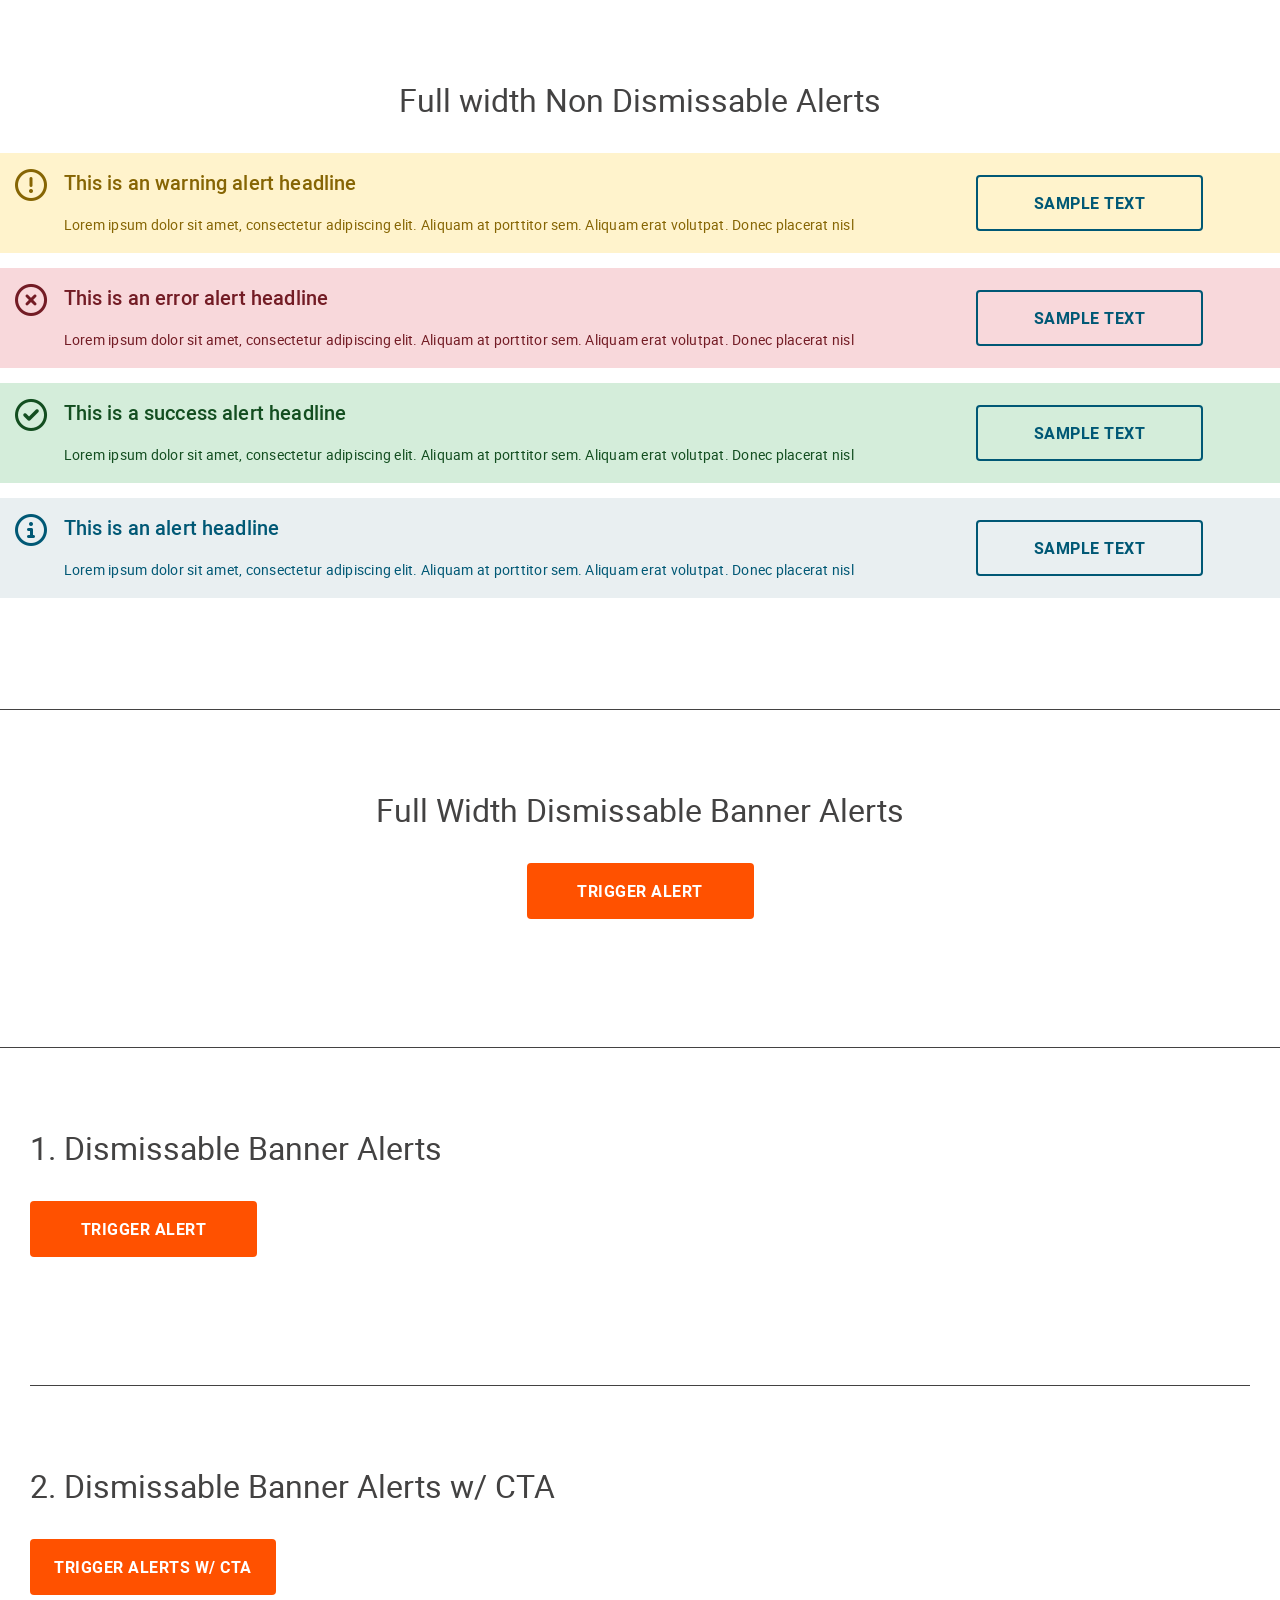
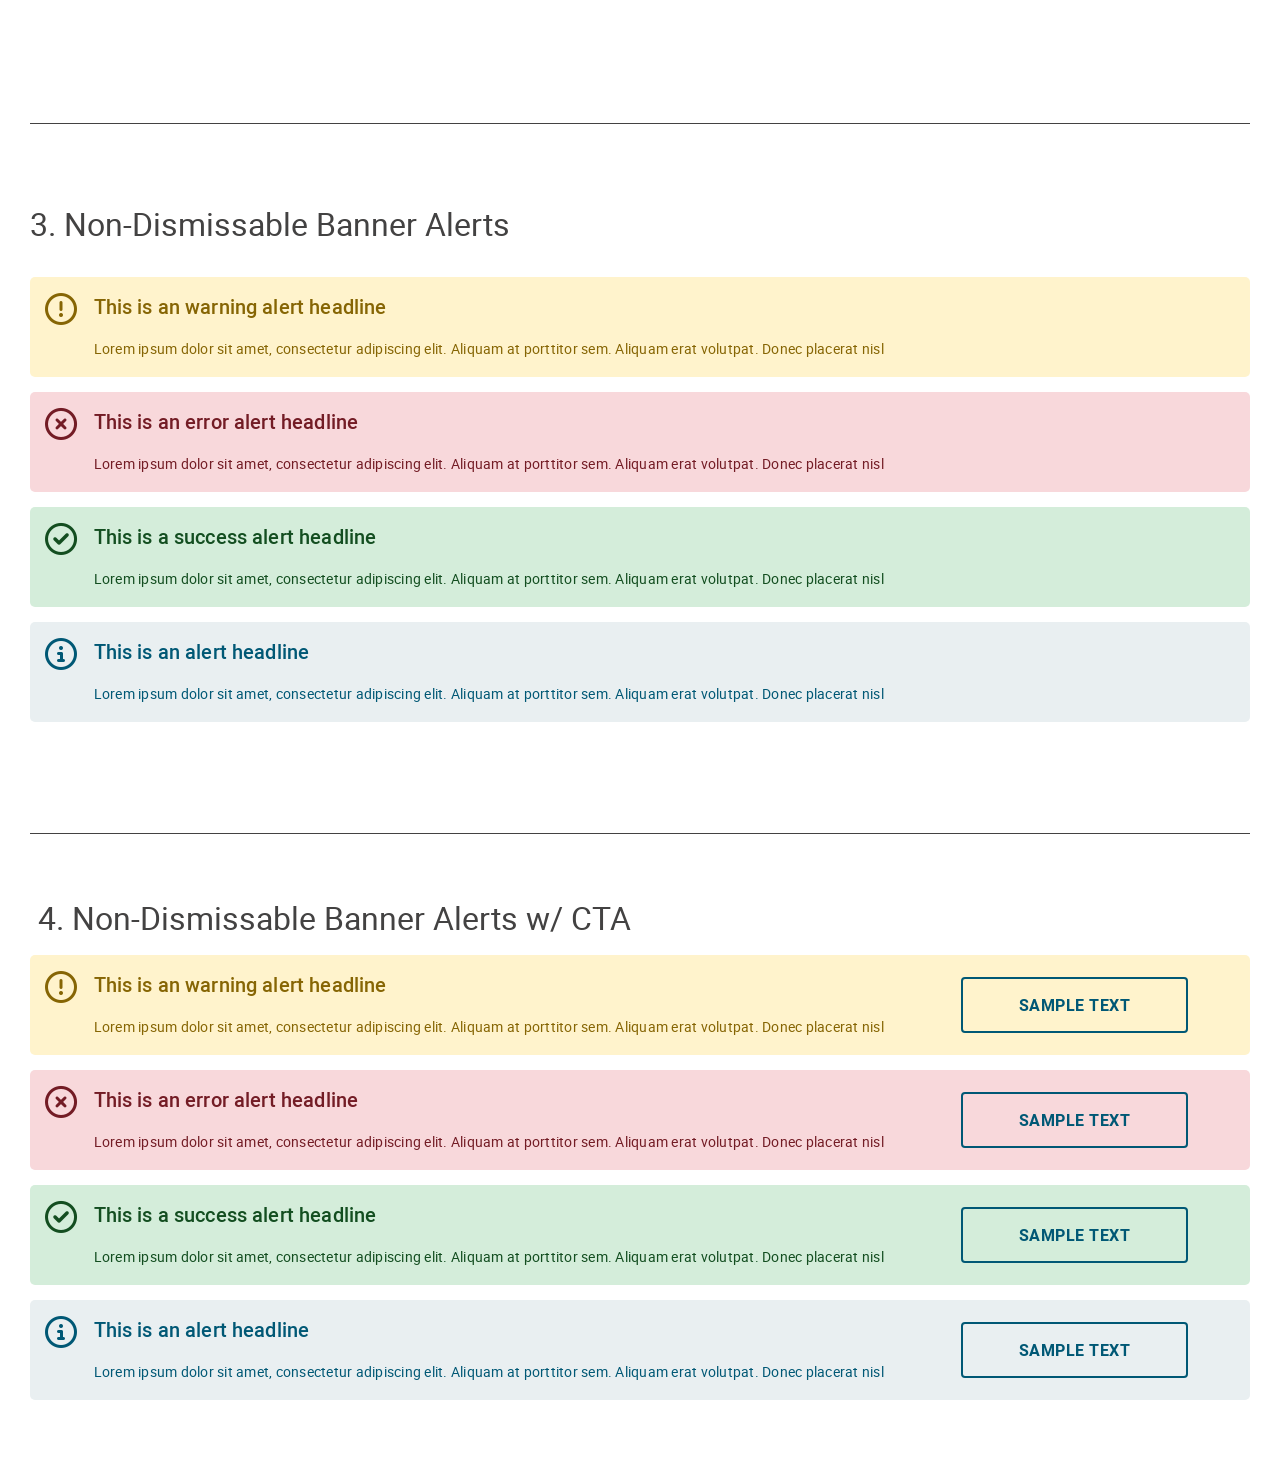
==== commit 4df92e8b: "Commit demo for feature/dm-104,105" ====
--- a/alerts/index.html
+++ b/alerts/index.html
@@ -1 +1 @@
-<!doctype html><html lang="en"><head><meta charset="UTF-8"><meta http-equiv="X-UA-Compatible" content="IE=edge"><meta name="viewport" content="width=device-width,initial-scale=1"><title>Banner Alert Demo</title><link rel="stylesheet" href="../assets/styles/main.css"><link rel="stylesheet" href="../assets/styles/custom-icons.css"><link rel="stylesheet" href="../assets/styles/fontawesome.css"><link rel="stylesheet" href="../assets/styles/regular.css"><script src="../alerts/index.html.js" defer="defer"></script></head><body><section class="bdr-bottom"><div class="container bdr-clr--gray-disabled"><div class="row"><div class="col"><h2>1. Dismissable Banner Alerts</h2></div><div class="col"><button class="btn--primary" onclick="window.triggerAlerts();">Trigger Alert</button></div><div class="col"><div class="banner-alerts"></div></div></div></div></section><section class="bdr-bottom"><div class="container bdr-clr--gray-disabled"><div class="row"><div class="col"><h2>2. Dismissable Banner Alerts w/ CTA</h2></div><div class="col"><button class="btn--primary" onclick="triggerAlertsWithButton();">Trigger Alerts w/ CTA</button></div><div class="col"><div class="cta-banner-alerts"></div></div></div></div></section><section class="bdr-bottom"><div class="container bdr-clr--gray-disabled"><div class="row"><div class="col"><h2>3. Non-Dismissable Banner Alerts</h2></div><div class="col"><div class="banner-alerts"><div class="foo bar baz bg--warning-background" data-ref="module_systemAlert_50119"><div data-alert-message data-message-type="warning" data-status="active"><div class="row"><div class="alert-msg col--lg-12"><h4 class="alert-head">This is an warning alert headline</h4><span class="p-2">Lorem ipsum dolor sit amet, consectetur adipiscing elit. Aliquam at porttitor sem. Aliquam erat volutpat. Donec placerat nisl</span></div></div></div></div></div><div class="banner-alerts"><div class="foo bar baz bg--error-background" data-ref="module_systemAlert_50119"><div data-alert-message data-message-type="error" data-status="active"><div class="row"><div class="alert-msg col--lg-12"><h4 class="alert-head">This is an error alert headline</h4><span class="p-2">Lorem ipsum dolor sit amet, consectetur adipiscing elit. Aliquam at porttitor sem. Aliquam erat volutpat. Donec placerat nisl</span></div></div></div></div></div><div class="banner-alerts"><div class="foo bar baz bg--success-background" data-ref="module_systemAlert_50119"><div data-alert-message data-message-type="success" data-status="active"><div class="row"><div class="alert-msg col--lg-12"><h4 class="alert-head">This is a success alert headline</h4><span class="p-2">Lorem ipsum dolor sit amet, consectetur adipiscing elit. Aliquam at porttitor sem. Aliquam erat volutpat. Donec placerat nisl</span></div></div></div></div></div><div class="banner-alerts"><div class="foo bar baz bg--primary-light-3" data-ref="module_systemAlert_50119"><div data-alert-message data-message-type="message" data-status="active"><div class="row"><div class="alert-msg col--lg-12"><h4 class="alert-head">This is an alert headline</h4><span class="p-2">Lorem ipsum dolor sit amet, consectetur adipiscing elit. Aliquam at porttitor sem. Aliquam erat volutpat. Donec placerat nisl</span></div></div></div></div></div></div></div></div></section><section class="nonDismissable-alerts"><div class="container bdr-clr--gray-disabled"><div class="col"><h2>4. Non-Dismissable Banner Alerts w/ CTA</h2></div><div class="banner-alerts"><div class="foo bar baz bg--warning-background" data-ref="module_systemAlert_50119"><div data-alert-message data-message-type="warning" data-status="active"><div class="row"><div class="alert-msg col--lg-9"><h4 class="alert-head">This is an warning alert headline</h4><span class="p-2">Lorem ipsum dolor sit amet, consectetur adipiscing elit. Aliquam at porttitor sem. Aliquam erat volutpat. Donec placerat nisl</span></div><div class="alert-cta col--lg-3"><button class="btn" href="#">sample Text</button></div></div></div></div></div><div class="banner-alerts"><div class="foo bar baz bg--error-background" data-ref="module_systemAlert_50119"><div data-alert-message data-message-type="error" data-status="active"><div class="row"><div class="alert-msg col--lg-9"><h4 class="alert-head">This is an error alert headline</h4><span class="p-2">Lorem ipsum dolor sit amet, consectetur adipiscing elit. Aliquam at porttitor sem. Aliquam erat volutpat. Donec placerat nisl</span></div><div class="alert-cta col--lg-3"><button class="btn" href="#">sample Text</button></div></div></div></div></div><div class="banner-alerts"><div class="foo bar baz bg--success-background" data-ref="module_systemAlert_50119"><div data-alert-message data-message-type="success" data-status="active"><div class="row"><div class="alert-msg col--lg-9"><h4 class="alert-head">This is a success alert headline</h4><span class="p-2">Lorem ipsum dolor sit amet, consectetur adipiscing elit. Aliquam at porttitor sem. Aliquam erat volutpat. Donec placerat nisl</span></div><div class="alert-cta col--lg-3"><button class="btn" href="#">sample Text</button></div></div></div></div></div><div class="banner-alerts"><div class="foo bar baz bg--primary-light-3" data-ref="module_systemAlert_50119"><div data-alert-message data-message-type="message" data-status="active"><div class="row"><div class="alert-msg col--lg-9"><h4 class="alert-head">This is an alert headline</h4><span class="p-2">Lorem ipsum dolor sit amet, consectetur adipiscing elit. Aliquam at porttitor sem. Aliquam erat volutpat. Donec placerat nisl</span></div><div class="alert-cta col--lg-3"><button class="btn" href="#">sample Text</button></div></div></div></div></div></div></section></body></html>+<!doctype html><html lang="en"><head><meta charset="UTF-8"><meta http-equiv="X-UA-Compatible" content="IE=edge"><meta name="viewport" content="width=device-width,initial-scale=1"><title>Banner Alert Demo</title><link rel="stylesheet" href="../assets/styles/main.css"><link rel="stylesheet" href="../assets/styles/custom-icons.css"><link rel="stylesheet" href="../assets/styles/fontawesome.css"><link rel="stylesheet" href="../assets/styles/regular.css"><script src="../alerts/index.html.js" defer="defer"></script></head><body><section class="full-width bdr-bottom"><div class="container bdr-clr--gray-disabled"><div class="row"><div class="col"><h2 class="fs--text-center">Full width Non Dismissable Alerts</h2></div><div class="col"><div class="full-width-banner-alerts"><div class="alert-container bg--warning-background" data-ref="module_systemAlert_50119"><div data-alert-message data-message-type="warning" data-status="active"><div class="row"><div class="alert-msg col--lg-9"><h4 class="alert-head">This is an warning alert headline</h4><span class="p-2">Lorem ipsum dolor sit amet, consectetur adipiscing elit. Aliquam at porttitor sem. Aliquam erat volutpat. Donec placerat nisl</span></div><div class="alert-cta col--lg-3"><button class="btn" href="#">sample Text</button></div></div></div></div></div><div class="full-width-banner-alerts"><div class="alert-container bg--error-background" data-ref="module_systemAlert_50119"><div data-alert-message data-message-type="error" data-status="active"><div class="row"><div class="alert-msg col--lg-9"><h4 class="alert-head">This is an error alert headline</h4><span class="p-2">Lorem ipsum dolor sit amet, consectetur adipiscing elit. Aliquam at porttitor sem. Aliquam erat volutpat. Donec placerat nisl</span></div><div class="alert-cta col--lg-3"><button class="btn" href="#">sample Text</button></div></div></div></div></div><div class="full-width-banner-alerts"><div class="alert-container bg--success-background" data-ref="module_systemAlert_50119"><div data-alert-message data-message-type="success" data-status="active"><div class="row"><div class="alert-msg col--lg-9"><h4 class="alert-head">This is a success alert headline</h4><span class="p-2">Lorem ipsum dolor sit amet, consectetur adipiscing elit. Aliquam at porttitor sem. Aliquam erat volutpat. Donec placerat nisl</span></div><div class="alert-cta col--lg-3"><button class="btn" href="#">sample Text</button></div></div></div></div></div><div class="full-width-banner-alerts"><div class="alert-container bg--info-background" data-ref="module_systemAlert_50119"><div data-alert-message data-message-type="message" data-status="active"><div class="row"><div class="alert-msg col--lg-9"><h4 class="alert-head">This is an alert headline</h4><span class="p-2">Lorem ipsum dolor sit amet, consectetur adipiscing elit. Aliquam at porttitor sem. Aliquam erat volutpat. Donec placerat nisl</span></div><div class="alert-cta col--lg-3"><button class="btn" href="#">sample Text</button></div></div></div></div></div></div></div></div></section><section class="full-width bdr-bottom"><div class="container bdr-clr--gray-disabled"><div class="row"><div class="col"><h2 class="fs--text-center">Full Width Dismissable Banner Alerts</h2></div><div class="col fs--text-center"><button class="btn--primary" onclick="window.triggerAlertsFullWidth();">Trigger Alert</button></div><div class="col"><div class="full-width-dismissable-banner-alerts"></div></div></div></div></section><section class="bdr-bottom"><div class="container bdr-clr--gray-disabled"><div class="row"><div class="col"><h2>1. Dismissable Banner Alerts</h2></div><div class="col"><button class="btn--primary" onclick="window.triggerAlerts();">Trigger Alert</button></div><div class="col"><div class="banner-alerts"></div></div></div></div></section><section class="bdr-bottom"><div class="container bdr-clr--gray-disabled"><div class="row"><div class="col"><h2>2. Dismissable Banner Alerts w/ CTA</h2></div><div class="col"><button class="btn--primary" onclick="triggerAlertsWithButton();">Trigger Alerts w/ CTA</button></div><div class="col"><div class="cta-banner-alerts"></div></div></div></div></section><section class="bdr-bottom"><div class="container bdr-clr--gray-disabled"><div class="row"><div class="col"><h2>3. Non-Dismissable Banner Alerts</h2></div><div class="col"><div class="banner-alerts"><div class="alert-container bg--warning-background" data-ref="module_systemAlert_50119"><div data-alert-message data-message-type="warning" data-status="active"><div class="row"><div class="alert-msg col--lg-12"><h4 class="alert-head">This is an warning alert headline</h4><span class="p-2">Lorem ipsum dolor sit amet, consectetur adipiscing elit. Aliquam at porttitor sem. Aliquam erat volutpat. Donec placerat nisl</span></div></div></div></div></div><div class="banner-alerts"><div class="alert-container bg--error-background" data-ref="module_systemAlert_50119"><div data-alert-message data-message-type="error" data-status="active"><div class="row"><div class="alert-msg col--lg-12"><h4 class="alert-head">This is an error alert headline</h4><span class="p-2">Lorem ipsum dolor sit amet, consectetur adipiscing elit. Aliquam at porttitor sem. Aliquam erat volutpat. Donec placerat nisl</span></div></div></div></div></div><div class="banner-alerts"><div class="alert-container bg--success-background" data-ref="module_systemAlert_50119"><div data-alert-message data-message-type="success" data-status="active"><div class="row"><div class="alert-msg col--lg-12"><h4 class="alert-head">This is a success alert headline</h4><span class="p-2">Lorem ipsum dolor sit amet, consectetur adipiscing elit. Aliquam at porttitor sem. Aliquam erat volutpat. Donec placerat nisl</span></div></div></div></div></div><div class="banner-alerts"><div class="alert-container bg--info-background" data-ref="module_systemAlert_50119"><div data-alert-message data-message-type="message" data-status="active"><div class="row"><div class="alert-msg col--lg-12"><h4 class="alert-head">This is an alert headline</h4><span class="p-2">Lorem ipsum dolor sit amet, consectetur adipiscing elit. Aliquam at porttitor sem. Aliquam erat volutpat. Donec placerat nisl</span></div></div></div></div></div></div></div></div></section><section><div class="container bdr-clr--gray-disabled"><div class="col"><h2>4. Non-Dismissable Banner Alerts w/ CTA</h2></div><div class="banner-alerts"><div class="alert-container bg--warning-background" data-ref="module_systemAlert_50119"><div data-alert-message data-message-type="warning" data-status="active"><div class="row"><div class="alert-msg col--lg-9"><h4 class="alert-head">This is an warning alert headline</h4><span class="p-2">Lorem ipsum dolor sit amet, consectetur adipiscing elit. Aliquam at porttitor sem. Aliquam erat volutpat. Donec placerat nisl</span></div><div class="alert-cta col--lg-3"><button class="btn" href="#">sample Text</button></div></div></div></div></div><div class="banner-alerts"><div class="alert-container bg--error-background" data-ref="module_systemAlert_50119"><div data-alert-message data-message-type="error" data-status="active"><div class="row"><div class="alert-msg col--lg-9"><h4 class="alert-head">This is an error alert headline</h4><span class="p-2">Lorem ipsum dolor sit amet, consectetur adipiscing elit. Aliquam at porttitor sem. Aliquam erat volutpat. Donec placerat nisl</span></div><div class="alert-cta col--lg-3"><button class="btn" href="#">sample Text</button></div></div></div></div></div><div class="banner-alerts"><div class="alert-container bg--success-background" data-ref="module_systemAlert_50119"><div data-alert-message data-message-type="success" data-status="active"><div class="row"><div class="alert-msg col--lg-9"><h4 class="alert-head">This is a success alert headline</h4><span class="p-2">Lorem ipsum dolor sit amet, consectetur adipiscing elit. Aliquam at porttitor sem. Aliquam erat volutpat. Donec placerat nisl</span></div><div class="alert-cta col--lg-3"><button class="btn" href="#">sample Text</button></div></div></div></div></div><div class="banner-alerts"><div class="alert-container bg--info-background" data-ref="module_systemAlert_50119"><div data-alert-message data-message-type="message" data-status="active"><div class="row"><div class="alert-msg col--lg-9"><h4 class="alert-head">This is an alert headline</h4><span class="p-2">Lorem ipsum dolor sit amet, consectetur adipiscing elit. Aliquam at porttitor sem. Aliquam erat volutpat. Donec placerat nisl</span></div><div class="alert-cta col--lg-3"><button class="btn" href="#">sample Text</button></div></div></div></div></div></div></section></body></html>
--- a/assets/styles/main.css
+++ b/assets/styles/main.css
@@ -1 +1 @@
-﻿:root{--primary-base: hsl(195.3, 100%, 23.1%);--primary-light-1: hsl(194.8, 100%, 28.6%);--primary-light-2: hsl(195, 100%, 39.2%);--primary-light-3: hsl(200, 24.3%, 92.7%);--primary-light-4: hsl(194, 25%, 87%);--primary-dark-1: hsl(195.3, 100%, 11.6%);--primary-dark-2: hsl(195.2, 100%, 17.8%);--secondary-base: hsl(19.1, 100%, 50%);--secondary-light-1: hsl(18.8, 100%, 61.2%);--secondary-light-2: hsl(18.6, 100%, 69.6%);--secondary-light-3: hsl(18.9, 82.6%, 91%);--secondary-dark-1: hsl(18.8, 100%, 38.8%);--secondary-dark-2: hsl(18.6, 100%, 30.4%);--white-base: hsl(0, 0%, 100%);--black-base: hsl(0, 0%, 0%);--gray-medium-1: hsl(198, 11.1%, 35.3%);--gray-dark-1: hsl(196.7, 13.8%, 25.5%);--gray-body: hsl(196.7, 13.8%, 25.5%);--gray-input: hsl(200, 5.5%, 57.3%);--gray-disabled: hsl(192, 4.2%, 76.7%);--gray-background: hsl(0, 0%, 98%);--success-element: hsl(135.7, 100%, 27.1%);--success-text: hsl(133.2, 60.8%, 19%);--success-background: hsl(134.4, 41%, 88%);--warning-element: hsl(35, 97.3%, 56.9%);--warning-text: hsl(44.7, 94.2%, 26.9%);--warning-background: hsl(45.6, 100%, 90.2%);--error-element: hsl(9.2, 100%, 37.1%);--error-text: hsl(354.4, 60.6%, 27.8%);--error-background: hsl(354.5, 70.2%, 90.8%);--dropshadow-1: 0 1px 1px 0 rgba(0, 0, 0, 0.14), 0 2px 1px 0 rgba(0, 0, 0, 0.12), 0 1px 3px 0 rgba(0, 0, 0, 0.2);--dropshadow-2: 0 8px 10px 0 rgba(0, 0, 0, 0.14), 0 3px 14px 0 rgba(0, 0, 0, 0.12), 0 5px 5px 0 rgba(0, 0, 0, 0.2);--dropshadow-3: 0 9px 12px 0 rgba(0, 0, 0, 0.14), 0 3px 16px 0 rgba(0, 0, 0, 0.12), 0 5px 6px 0 rgba(0, 0, 0, 0.2);--dropshadow-4: 0 16px 24px 0 rgba(0, 0, 0, 0.14), 0 6px 30px 0 rgba(0, 0, 0, 0.12), 0 8px 10px 0 rgba(0, 0, 0, 0.2);--sect--top-pd--sm: 4.8rem;--sect--top-pd--md: 4.8rem;--sect--top-pd--lg: 8rem;--sect--top-pd--xl: 8rem;--sect--btm-pd--sm: 4.8rem;--sect--btm-pd--md: 4.8rem;--sect--btm-pd--lg: 8rem;--sect--btm-pd--xl: 8rem;--sect-bg--top-pd--sm: 4.8rem;--sect-bg--top-pd--md: 4.8rem;--sect-bg--top-pd--lg: 8rem;--sect-bg--top-pd--xl: 8rem;--sect-bg--btm-pd--sm: 4.8rem;--sect-bg--btm-pd--md: 4.8rem;--sect-bg--btm-pd--lg: 8rem;--sect-bg--btm-pd--xl: 8rem;--sect-top-curv--top-pd--sm: 4.8rem;--sect-top-curv--top-pd--md: 4.8rem;--sect-top-curv--top-pd--lg: 4.8rem;--sect-top-curv--top-pd--xl: 4.8rem;--sect-top-curv--btm-pd--sm: 4.8rem;--sect-top-curv--btm-pd--md: 4.8rem;--sect-top-curv--btm-pd--lg: 8rem;--sect-top-curv--btm-pd--xl: 8rem;--sect-btm-curv--top-pd--sm: 4.8rem;--sect-btm-curv--top-pd--md: 4.8rem;--sect-btm-curv--top-pd--lg: 8rem;--sect-btm-curv--top-pd--xl: 8rem;--sect-btm-curv--btm-pd--sm: 4.8rem;--sect-btm-curv--btm-pd--md: 4.8rem;--sect-btm-curv--btm-pd--lg: 4.8rem;--sect-btm-curv--btm-pd--xl: 4.8rem;--gutter-sm: 0.75rem;--gutter-md: 0.75rem;--gutter-lg: 0.75rem;--gutter-xl: 0.75rem;--col-top-mg--sm: 1.6rem;--col-top-mg--md: 1.6rem;--col-top-mg--lg: 1.6rem;--col-top-mg--xl: 1.6rem;--col-btm-mg--sm: 1.6rem;--col-btm-mg--md: 1.6rem;--col-btm-mg--lg: 1.6rem;--col-btm-mg--xl: 1.6rem;--h-1--sm: 3.4rem/4rem Roboto, sans-serif;--h-1--md: 3.4rem/4rem Roboto, sans-serif;--h-1--lg: 4.8rem/5.6rem Roboto, sans-serif;--h-1--xl: 4.8rem/5.6rem Roboto, sans-serif;--h-1--ltr-spc--sm: 0rem;--h-1--ltr-spc--md: 0rem;--h-1--ltr-spc--lg: 0rem;--h-1--ltr-spc--xl: 0rem;--h-1--bd-txt-spc--sm: 3.2rem;--h-1--bd-txt-spc--md: 3.2rem;--h-1--bd-txt-spc--lg: 3.2rem;--h-1--bd-txt-spc--xl: 3.2rem;--h-2--sm: 2.4rem/3.2rem Roboto, sans-serif;--h-2--md: 2.4rem/3.2rem Roboto, sans-serif;--h-2--lg: 3.2rem/4rem Roboto, sans-serif;--h-2--xl: 3.2rem/4rem Roboto, sans-serif;--h-2--ltr-spc--sm: 0rem;--h-2--ltr-spc--md: 0rem;--h-2--ltr-spc--lg: 0rem;--h-2--ltr-spc--xl: 0rem;--h-2--bd-txt-spc--sm: 1.6rem;--h-2--bd-txt-spc--md: 1.6rem;--h-2--bd-txt-spc--lg: 1.6rem;--h-2--bd-txt-spc--xl: 1.6rem;--h-3--sm: 2rem/2.8rem Roboto, sans-serif;--h-3--md: 2rem/2.8rem Roboto, sans-serif;--h-3--lg: 2.4rem/3.2rem Roboto, sans-serif;--h-3--xl: 2.4rem/3.2rem Roboto, sans-serif;--h-3--ltr-spc--sm: 0.015rem;--h-3--ltr-spc--md: 0.015rem;--h-3--ltr-spc--lg: 0.015rem;--h-3--ltr-spc--xl: 0.015rem;--h-3--bd-txt-spc--sm: 1.6rem;--h-3--bd-txt-spc--md: 1.6rem;--h-3--bd-txt-spc--lg: 1.6rem;--h-3--bd-txt-spc--xl: 1.6rem;--h-4--sm: 1.8rem/2.6rem Roboto, sans-serif;--h-4--md: 1.8rem/2.6rem Roboto, sans-serif;--h-4--lg: 2rem/2.8rem Roboto, sans-serif;--h-4--xl: 2rem/2.8rem Roboto, sans-serif;--h-4--ltr-spc--sm: 0.015rem;--h-4--ltr-spc--md: 0.015rem;--h-4--ltr-spc--lg: 0.015rem;--h-4--ltr-spc--xl: 0.015rem;--h-4--bd-txt-spc--sm: 1.6rem;--h-4--bd-txt-spc--md: 1.6rem;--h-4--bd-txt-spc--lg: 1.6rem;--h-4--bd-txt-spc--xl: 1.6rem;--h-5--sm: 1.6rem/2.4rem Roboto, sans-serif;--h-5--md: 1.6rem/2.4rem Roboto, sans-serif;--h-5--lg: 1.8rem/2.6rem Roboto, sans-serif;--h-5--xl: 1.8rem/2.6rem Roboto, sans-serif;--h-5--ltr-spc--sm: 0.015rem;--h-5--ltr-spc--md: 0.015rem;--h-5--ltr-spc--lg: 0.015rem;--h-5--ltr-spc--xl: 0.015rem;--h-6--sm: 1.4rem/2rem Roboto, sans-serif;--h-6--md: 1.4rem/2rem Roboto, sans-serif;--h-6--lg: 1.4rem/2rem Roboto, sans-serif;--h-6--xl: 1.4rem/2rem Roboto, sans-serif;--h-6--ltr-spc--sm: 0.01rem;--h-6--ltr-spc--md: 0.01rem;--h-6--ltr-spc--lg: 0.01rem;--h-6--ltr-spc--xl: 0.01rem;--p-1--sm: 1.6rem/2.4rem Roboto, sans-serif;--p-1--md: 1.6rem/2.4rem Roboto, sans-serif;--p-1--lg: 1.6rem/2.4rem Roboto, sans-serif;--p-1--xl: 1.6rem/2.4rem Roboto, sans-serif;--p-1--ltr-spc--sm: 0.05rem;--p-1--ltr-spc--md: 0.05rem;--p-1--ltr-spc--lg: 0.05rem;--p-1--ltr-spc--xl: 0.05rem;--p-1--spacing--sm: 2.4rem;--p-1--spacing--md: 2.4rem;--p-1--spacing--lg: 2.4rem;--p-1--spacing--xl: 2.4rem;--p-2--sm: 1.4rem/2rem Roboto, sans-serif;--p-2--md: 1.4rem/2rem Roboto, sans-serif;--p-2--lg: 1.4rem/2.2rem Roboto, sans-serif;--p-2--xl: 1.4rem/2.2rem Roboto, sans-serif;--p-2--ltr-spc--sm: 0.025rem;--p-2--ltr-spc--md: 0.025rem;--p-2--ltr-spc--lg: 0.025rem;--p-2--ltr-spc--xl: 0.025rem;--p-2--spacing--sm: 2.4rem;--p-2--spacing--md: 2.4rem;--p-2--spacing--lg: 2.4rem;--p-2--spacing--xl: 2.4rem;--p-3--sm: 1.2rem/1.8rem Roboto, sans-serif;--p-3--md: 1.2rem/1.8rem Roboto, sans-serif;--p-3--lg: 1.2rem/2rem Roboto, sans-serif;--p-3--xl: 1.2rem/2rem Roboto, sans-serif;--p-3--ltr-spc--sm: 0.025rem;--p-3--ltr-spc--md: 0.025rem;--p-3--ltr-spc--lg: 0.04rem;--p-3--ltr-spc--xl: 0.04rem;--p-3--spacing--sm: 2.4rem;--p-3--spacing--md: 2.4rem;--p-3--spacing--lg: 2.4rem;--p-3--spacing--xl: 2.4rem;--default-links-link-on-lgt-bg--default--color: hsl(195.3, 100%, 23.1%);--default-links-link-on-lgt-bg--default--text-decoration: underline solid hsl(195.3, 100%, 23.1%) 0.1rem;--default-links-link-on-lgt-bg--default--font-weight: 500;--default-links-link-on-lgt-bg--hover--color: hsl(195.3, 100%, 11.6%);--default-links-link-on-lgt-bg--hover--text-decoration: underline solid hsl(195.3, 100%, 11.6%) 0.1rem;--default-links-link-on-lgt-bg--focus--color: hsl(195.3, 100%, 11.6%);--default-links-link-on-lgt-bg--focus--text-decoration: underline solid hsl(195.3, 100%, 11.6%) 0.1rem;--default-links-link-on-lgt-bg--focus--outline: 0.3rem solid hsl(195, 100%, 39.2%);--default-links-link-on-lgt-bg--focus--outline-offset: 0.2rem;--default-links-link-on-lgt-bg--focus--border-radius: 0.5rem;--default-links-link-on-lgt-bg--active--color: hsl(195, 100%, 39.2%);--default-links-link-on-lgt-bg--active--text-decoration: underline solid hsl(195, 100%, 39.2%) 0.1rem;--default-links-link-on-lgt-bg--visited--color: hsl(195, 100%, 39.2%);--default-links-link-on-lgt-bg--disabled--color: hsl(192, 4.2%, 76.7%);--default-links-link-on-lgt-bg--disabled--text-decoration: underline solid hsl(192, 4.2%, 76.7%) 0.1rem;--default-links-link-on-lgt-bg--disabled--pointer-events: none;--group-links-link-on-lgt-bg--default--color: hsl(195.3, 100%, 23.1%);--group-links-link-on-lgt-bg--default--text-decoration: none;--group-links-link-on-lgt-bg--default--font-weight: 500;--group-links-link-on-lgt-bg--hover--color: hsl(195.3, 100%, 11.6%);--group-links-link-on-lgt-bg--hover--text-decoration: underline solid hsl(195.3, 100%, 11.6%) 0.1rem;--group-links-link-on-lgt-bg--focus--color: hsl(195.3, 100%, 11.6%);--group-links-link-on-lgt-bg--focus--text-decoration: underline solid hsl(195.3, 100%, 11.6%) 0.1rem;--group-links-link-on-lgt-bg--focus--outline: 0.3rem solid hsl(195, 100%, 39.2%);--group-links-link-on-lgt-bg--focus--outline-offset: 0.2rem;--group-links-link-on-lgt-bg--focus--border-radius: 0.5rem;--group-links-link-on-lgt-bg--active--color: hsl(195.3, 100%, 23.1%);--group-links-link-on-lgt-bg--active--text-decoration: none;--group-links-link-on-lgt-bg--visited--color: hsl(195.3, 100%, 23.1%);--group-links-link-on-lgt-bg--disabled--color: hsl(192, 4.2%, 76.7%);--group-links-link-on-lgt-bg--disabled--text-decoration: none;--group-links-link-on-lgt-bg--disabled--pointer-events: none;--email-phone-links-link-on-lgt-bg--default--color: hsl(195.3, 100%, 23.1%);--email-phone-links-link-on-lgt-bg--default--text-decoration: underline solid hsl(195.3, 100%, 23.1%) 0.1rem;--email-phone-links-link-on-lgt-bg--default--font-weight: 500;--email-phone-links-link-on-lgt-bg--hover--color: hsl(195.3, 100%, 11.6%);--email-phone-links-link-on-lgt-bg--hover--text-decoration: underline solid hsl(195.3, 100%, 11.6%) 0.1rem;--email-phone-links-link-on-lgt-bg--focus--color: hsl(195.3, 100%, 11.6%);--email-phone-links-link-on-lgt-bg--focus--text-decoration: underline solid hsl(195.3, 100%, 11.6%) 0.1rem;--email-phone-links-link-on-lgt-bg--focus--outline: 0.3rem solid hsl(195, 100%, 39.2%);--email-phone-links-link-on-lgt-bg--focus--outline-offset: 0.2rem;--email-phone-links-link-on-lgt-bg--focus--border-radius: 0.5rem;--email-phone-links-link-on-lgt-bg--active--color: hsl(195.3, 100%, 23.1%);--email-phone-links-link-on-lgt-bg--active--text-decoration: underline solid hsl(195.3, 100%, 23.1%) 0.1rem;--email-phone-links-link-on-lgt-bg--visited--color: hsl(195.3, 100%, 23.1%);--email-phone-links-link-on-lgt-bg--disabled--color: hsl(192, 4.2%, 76.7%);--email-phone-links-link-on-lgt-bg--disabled--text-decoration: underline solid hsl(192, 4.2%, 76.7%) 0.1rem;--email-phone-links-link-on-lgt-bg--disabled--pointer-events: none;--default-links-link-on-drk-bg--default--color: hsl(0, 0%, 100%);--default-links-link-on-drk-bg--default--text-decoration: underline solid var(--white-base) 0.1rem;--default-links-link-on-drk-bg--default--font-weight: 500;--default-links-link-on-drk-bg--hover--color: hsl(0, 0%, 100%);--default-links-link-on-drk-bg--hover--text-decoration: underline solid rgba(255, 255, 255, 0.75) 0.1rem;--default-links-link-on-drk-bg--hover--opacity: 75%;--default-links-link-on-drk-bg--focus--color: hsl(0, 0%, 100%);--default-links-link-on-drk-bg--focus--text-decoration: underline solid rgba(255, 255, 255, 0.75) 0.1rem;--default-links-link-on-drk-bg--focus--outline: 0.3rem solid hsl(195, 100%, 39.2%);--default-links-link-on-drk-bg--focus--outline-offset: 0.2rem;--default-links-link-on-drk-bg--focus--border-radius: 0.5rem;--default-links-link-on-drk-bg--focus--opacity: 75%;--default-links-link-on-drk-bg--active--color: hsl(0, 0%, 100%);--default-links-link-on-drk-bg--active--text-decoration: underline solid var(--white-base) 0.1rem;--default-links-link-on-drk-bg--disabled--color: hsl(0, 0%, 100%);--default-links-link-on-drk-bg--disabled--text-decoration: underline solid rgba(255, 255, 255, 0.4) 0.1rem;--default-links-link-on-drk-bg--disabled--opacity: 40%;--group-links-link-on-drk-bg--default--color: hsl(0, 0%, 100%);--group-links-link-on-drk-bg--default--text-decoration: none;--group-links-link-on-drk-bg--default--font-weight: 500;--group-links-link-on-drk-bg--hover--color: hsl(0, 0%, 100%);--group-links-link-on-drk-bg--hover--text-decoration: underline solid rgba(255, 255, 255, 0.75) 0.1rem;--group-links-link-on-drk-bg--hover--opacity: 75%;--group-links-link-on-drk-bg--focus--color: hsl(0, 0%, 100%);--group-links-link-on-drk-bg--focus--text-decoration: underline solid rgba(255, 255, 255, 0.75) 0.1rem;--group-links-link-on-drk-bg--focus--outline: 0.3rem solid hsl(195, 100%, 39.2%);--group-links-link-on-drk-bg--focus--outline-offset: 0.2rem;--group-links-link-on-drk-bg--focus--border-radius: 0.5rem;--group-links-link-on-drk-bg--focus--opacity: 75%;--group-links-link-on-drk-bg--active--color: hsl(0, 0%, 100%);--group-links-link-on-drk-bg--active--text-decoration: none;--group-links-link-on-drk-bg--disabled--color: hsl(0, 0%, 100%);--group-links-link-on-drk-bg--disabled--text-decoration: none;--group-links-link-on-drk-bg--disabled--opacity: 40%;--email-phone-links-link-on-drk-bg--default--color: hsl(0, 0%, 100%);--email-phone-links-link-on-drk-bg--default--text-decoration: underline solid var(--white-base) 0.1rem;--email-phone-links-link-on-drk-bg--default--font-weight: 500;--email-phone-links-link-on-drk-bg--hover--color: hsl(0, 0%, 100%);--email-phone-links-link-on-drk-bg--hover--text-decoration: underline solid rgba(255, 255, 255, 0.75) 0.1rem;--email-phone-links-link-on-drk-bg--hover--opacity: 75%;--email-phone-links-link-on-drk-bg--focus--color: hsl(0, 0%, 100%);--email-phone-links-link-on-drk-bg--focus--text-decoration: underline solid rgba(255, 255, 255, 0.75) 0.1rem;--email-phone-links-link-on-drk-bg--focus--outline: 0.3rem solid hsl(195, 100%, 39.2%);--email-phone-links-link-on-drk-bg--focus--outline-offset: 0.2rem;--email-phone-links-link-on-drk-bg--focus--border-radius: 0.5rem;--email-phone-links-link-on-drk-bg--focus--opacity: 75%;--email-phone-links-link-on-drk-bg--active--color: hsl(0, 0%, 100%);--email-phone-links-link-on-drk-bg--active--text-decoration: underline solid var(--white-base) 0.1rem;--email-phone-links-link-on-drk-bg--disabled--color: hsl(0, 0%, 100%);--email-phone-links-link-on-drk-bg--disabled--text-decoration: underline solid rgba(255, 255, 255, 0.4) 0.1rem;--email-phone-links-link-on-drk-bg--disabled--opacity: 40%;--btn--font: bold 1.6rem/2.4rem var(--font-stack);--btn--min-width: 22.7rem;--btn--corner-radius:0.4rem;--btn--border: 0.2rem solid var(--primary-base);--secondary-btn-on-lgt-bg--default--color: hsl(195.3, 100%, 23.1%);--secondary-btn-on-lgt-bg--default--border: 0.2rem solid hsl(195.3, 100%, 23.1%);--secondary-btn-on-lgt-bg--default--padding: 1.4rem 2.4rem;--secondary-btn-on-lgt-bg--hover--background-color: hsla(195.3, 100%, 23.1%, 15%);--secondary-btn-on-lgt-bg--hover--color: hsl(195.3, 100%, 23.1%);--secondary-btn-on-lgt-bg--hover--border: 0.2rem solid hsl(195.3, 100%, 23.1%);--secondary-btn-on-lgt-bg--focus--background-color: hsla(195.3, 100%, 23.1%, 15%);--secondary-btn-on-lgt-bg--focus--color: hsl(195.3, 100%, 23.1%);--secondary-btn-on-lgt-bg--focus--border: 0.2rem solid hsl(195.3, 100%, 23.1%);--secondary-btn-on-lgt-bg--focus--outline: 0.3rem solid hsl(195, 100%, 39.2%);--secondary-btn-on-lgt-bg--focus--outline-offset: 0.2rem;--secondary-btn-on-lgt-bg--active--background-color: hsla(195.3, 100%, 23.1%, 40%);--secondary-btn-on-lgt-bg--active--color: hsl(195.3, 100%, 23.1%);--secondary-btn-on-lgt-bg--active--border: 0.2rem solid hsl(195.3, 100%, 23.1%);--secondary-btn-on-lgt-bg--disabled--color: hsl(192, 4.2%, 76.7%);--secondary-btn-on-lgt-bg--disabled--border: 0.2rem solid hsl(192, 4.2%, 76.7%);--primary-btn-on-lgt-bg--default--background-color: hsl(19.1, 100%, 50%);--primary-btn-on-lgt-bg--default--color: hsl(0, 0%, 100%);--primary-btn-on-lgt-bg--default--border: none;--primary-btn-on-lgt-bg--hover--background-color: hsl(18.8, 100%, 38.8%);--primary-btn-on-lgt-bg--hover--color: hsl(0, 0%, 100%);--primary-btn-on-lgt-bg--hover--border: none;--primary-btn-on-lgt-bg--focus--background-color: hsl(18.8, 100%, 38.8%);--primary-btn-on-lgt-bg--focus--color: hsl(0, 0%, 100%);--primary-btn-on-lgt-bg--focus--border: none;--primary-btn-on-lgt-bg--focus--outline: 0.3rem solid hsl(195, 100%, 39.2%);--primary-btn-on-lgt-bg--focus--outline-offset: 0.2rem;--primary-btn-on-lgt-bg--active--background-color: hsl(18.6, 100%, 69.6%);--primary-btn-on-lgt-bg--active--color: hsl(0, 0%, 100%);--primary-btn-on-lgt-bg--active--border: none;--primary-btn-on-lgt-bg--disabled--background-color: hsl(192, 4.2%, 76.7%);--primary-btn-on-lgt-bg--disabled--color: hsl(0, 0%, 100%);--primary-btn-on-lgt-bg--disabled--border: none;--tertiary-btn-on-lgt-bg--default--color: hsl(195.3, 100%, 23.1%);--tertiary-btn-on-lgt-bg--default--border: none;--tertiary-btn-on-lgt-bg--default--padding: 0;--tertiary-btn-on-lgt-bg--default--min-width: 0;--tertiary-btn-on-lgt-bg--hover--background-color: hsla(195.3, 100%, 23.1%, 15%);--tertiary-btn-on-lgt-bg--hover--color: hsl(195.3, 100%, 23.1%);--tertiary-btn-on-lgt-bg--hover--border: none;--tertiary-btn-on-lgt-bg--focus--background-color: hsla(195.3, 100%, 23.1%, 15%);--tertiary-btn-on-lgt-bg--focus--color: hsl(195.3, 100%, 23.1%);--tertiary-btn-on-lgt-bg--focus--border: none;--tertiary-btn-on-lgt-bg--focus--outline: 0.3rem solid hsl(195, 100%, 39.2%);--tertiary-btn-on-lgt-bg--focus--outline-offset: 0.2rem;--tertiary-btn-on-lgt-bg--active--background-color: hsla(195.3, 100%, 23.1%, 40%);--tertiary-btn-on-lgt-bg--active--color: hsl(195.3, 100%, 23.1%);--tertiary-btn-on-lgt-bg--active--border: none;--tertiary-btn-on-lgt-bg--disabled--color: 0.2rem solid hsl(192, 4.2%, 76.7%);--tertiary-btn-on-lgt-bg--disabled--border: none;--secondary-btn-on-drk-bg--default--color: hsl(0, 0%, 100%);--secondary-btn-on-drk-bg--default--border-color: hsl(0, 0%, 100%);--secondary-btn-on-drk-bg--hover--background-color: hsla(0, 0%, 100%, 15%);--secondary-btn-on-drk-bg--hover--color: hsl(0, 0%, 100%);--secondary-btn-on-drk-bg--hover--border-color: hsl(0, 0%, 100%);--secondary-btn-on-drk-bg--focus--background-color: hsla(0, 0%, 100%, 15%);--secondary-btn-on-drk-bg--focus--color: hsl(0, 0%, 100%);--secondary-btn-on-drk-bg--focus--border-color: hsl(0, 0%, 100%);--secondary-btn-on-drk-bg--focus--outline: 0.3rem solid hsl(195, 100%, 39.2%);--secondary-btn-on-drk-bg--focus--outline-offset: 0.2rem;--secondary-btn-on-drk-bg--active--background-color: hsla(0, 0%, 100%, 40%);--secondary-btn-on-drk-bg--active--color: hsl(0, 0%, 100%);--secondary-btn-on-drk-bg--active--border-color: hsl(0, 0%, 100%);--secondary-btn-on-drk-bg--disabled--color: hsl(0, 0%, 100%);--secondary-btn-on-drk-bg--disabled--border-color: hsl(0, 0%, 100%);--secondary-btn-on-drk-bg--disabled--opacity: 60%;--tertiary-btn-on-drk-bg--default--color: hsl(0, 0%, 100%);--tertiary-btn-on-drk-bg--hover--background-color: hsla(0, 0%, 100%, 15%);--tertiary-btn-on-drk-bg--hover--color: hsl(0, 0%, 100%);--tertiary-btn-on-drk-bg--focus--background-color: hsla(0, 0%, 100%, 15%);--tertiary-btn-on-drk-bg--focus--color: hsl(0, 0%, 100%);--tertiary-btn-on-drk-bg--focus--outline: 0.3rem solid hsl(195, 100%, 39.2%);--tertiary-btn-on-drk-bg--focus--outline-offset: 0.2rem;--tertiary-btn-on-drk-bg--active--background-color: hsla(0, 0%, 100%, 40%);--tertiary-btn-on-drk-bg--active--color: hsl(0, 0%, 100%);--tertiary-btn-on-drk-bg--active--border-color: hsl(0, 0%, 100%);--tertiary-btn-on-drk-bg--disabled--color: hsl(0, 0%, 100%);--tertiary-btn-on-drk-bg--disabled--opacity: 60%;--toggleOn-toggle-on-lgt-bg--checked--background-color: hsl(195.3, 100%, 23.1%);--toggleOn-toggle-on-lgt-bg--hover--box-shadow: 0 0 0 1.1rem hsla(195.3, 100%, 23.1%, 10%);--toggleOn-toggle-on-lgt-bg--hover--background-color: hsl(195.3, 100%, 23.1%);--toggleOn-toggle-on-lgt-bg--focus--box-shadow: 0 0 0 1.1rem hsla(195.3, 100%, 23.1%, 10%);--toggleOn-toggle-on-lgt-bg--focus--outline: 0.3rem solid hsl(195, 100%, 39.2%);--toggleOn-toggle-on-lgt-bg--focus--outline-offset: 0.9rem;--toggleOn-toggle-on-lgt-bg--focus--background-color: hsl(195.3, 100%, 23.1%);--toggleOn-toggle-on-lgt-bg--active--box-shadow: 0 0 0 1.1rem hsla(195.3, 100%, 23.1%, 25%);--toggleOn-toggle-on-lgt-bg--active--background-color: hsl(195.3, 100%, 23.1%);--toggleOn-toggle-on-lgt-bg--disabled--background-color: hsl(192, 4.2%, 76.7%);--toggleOff-toggle-on-lgt-bg--default--background-color: hsl(0, 0%, 100%);--toggleOff-toggle-on-lgt-bg--hover--box-shadow: 0 0 0 1.1rem hsla(200, 5.5%, 57.3%, 10%);--toggleOff-toggle-on-lgt-bg--hover--background-color: hsl(0, 0%, 100%);--toggleOff-toggle-on-lgt-bg--focus--box-shadow: 0 0 0 1.1rem hsla(200, 5.5%, 57.3%, 10%);--toggleOff-toggle-on-lgt-bg--focus--outline: 0.3rem solid hsl(195, 100%, 39.2%);--toggleOff-toggle-on-lgt-bg--focus--outline-offset: 0.9rem;--toggleOff-toggle-on-lgt-bg--focus--background-color: hsl(0, 0%, 100%);--toggleOff-toggle-on-lgt-bg--active--box-shadow: 0 0 0 1.1rem hsla(200, 5.5%, 57.3%, 25%);--toggleOff-toggle-on-lgt-bg--active--background-color: hsl(0, 0%, 100%);--toggleOff-toggle-on-lgt-bg--disabled--background-color: hsl(0, 0%, 100%);--toggleOn-toggle-on-drk-bg--checked--background-color: hsl(0, 0%, 100%);--toggleOn-toggle-on-drk-bg--hover--box-shadow: 0 0 0 1.1rem hsla(0, 0%, 100%, 10%);--toggleOn-toggle-on-drk-bg--hover--background-color: hsl(0, 0%, 100%);--toggleOn-toggle-on-drk-bg--focus--box-shadow: 0 0 0 1.1rem hsla(0, 0%, 100%, 10%);--toggleOn-toggle-on-drk-bg--focus--outline: 0.3rem solid hsl(195, 100%, 39.2%);--toggleOn-toggle-on-drk-bg--focus--outline-offset: 0.9rem;--toggleOn-toggle-on-drk-bg--focus--background-color: hsl(0, 0%, 100%);--toggleOn-toggle-on-drk-bg--active--box-shadow: 0 0 0 1.1rem hsla(0, 0%, 100%, 25%);--toggleOn-toggle-on-drk-bg--active--background-color: hsl(0, 0%, 100%);--toggleOn-toggle-on-drk-bg--disabled--background-color: hsl(192, 4.2%, 76.7%);--toggleOff-toggle-on-drk-bg--default--background-color: hsl(0, 0%, 100%);--toggleOff-toggle-on-drk-bg--hover--box-shadow: 0 0 0 1.1rem hsla(200, 5.5%, 57.3%, 10%);--toggleOff-toggle-on-drk-bg--hover--background-color: hsl(0, 0%, 100%);--toggleOff-toggle-on-drk-bg--focus--box-shadow: 0 0 0 1.1rem hsla(200, 5.5%, 57.3%, 10%);--toggleOff-toggle-on-drk-bg--focus--outline: 0.3rem solid hsl(195, 100%, 39.2%);--toggleOff-toggle-on-drk-bg--focus--outline-offset: 0.9rem;--toggleOff-toggle-on-drk-bg--focus--background-color: hsl(0, 0%, 100%);--toggleOff-toggle-on-drk-bg--active--box-shadow: 0 0 0 1.1rem hsla(200, 5.5%, 57.3%, 25%);--toggleOff-toggle-on-drk-bg--active--background-color: hsl(0, 0%, 100%);--toggleOff-toggle-on-drk-bg--disabled--background-color: hsl(0, 0%, 100%);--max-content-width--sm: 640px;--max-content-width--md: 800px;--max-content-width--lg: 960px;--max-content-width--xl: 1440px;--container--gutter--sm: var(--gutter-sm);--container--gutter--md: var(--gutter-md);--container--gutter--lg: var(--gutter-lg);--container--gutter--xl: var(--gutter-xl);--text-indent--sm: 2.4rem;--text-indent--md: 2.4rem;--text-indent--lg: 2.4rem;--text-indent--xl: 2.4rem;--heading-color: var(--primary-base);--body-text--color: var(--gray-body);--body-text--light-color: var(--gray-medium-1);--heading--on-dark-background: var(--white-base);--body-text--on-dark-background: var(--white-base);--heading--on-warning-background: var(--warning-text);--heading--on-error-background: var(--error-text);--heading--on-success-background: var(--success-text);--body-text--on-warning-background: var(--warning-text);--body-text--on-error-background: var(--error-text);--body-text--on-success-background: var(--success-text);--heading--on-light-background: var(--primary-base);--body-text--on-light-background: var(--gray-body);--font-weight--regular: 400;--font-weight--medium: 500;--font-stack: Roboto, sans-serif;--list-item-spacing-s--sm: 0.8rem;--list-item-spacing-s--md: 0.8rem;--list-item-spacing-s--lg: 0.8rem;--list-item-spacing-s--xl: 0.8rem;--list-item-spacing-m--sm: 1.6rem;--list-item-spacing-m--md: 1.6rem;--list-item-spacing-m--lg: 1.6rem;--list-item-spacing-m--xl: 1.6rem;--list-item-spacing-l--sm: 1.6rem;--list-item-spacing-l--md: 1.6rem;--list-item-spacing-l--lg: 1.6rem;--list-item-spacing-l--xl: 1.6rem;--border-radius-25: 0.5rem;--border-radius-50: 0.8rem;--border-radius-75: 1.2rem;--border-radius-100: 1.6rem;--icon--on-white-background: var(--primary-base);--icon--on-light-background: var(--gray-body);--icon--on-dark-background: var(--white-base);--icon--on-primary-light-background: var(--primary-base);--icon--on-secondary-light-background: var(--secondary-base);--icon--on-gray-background: var(--white-base);--icon--on-success-background: var(--success-text);--icon--on-warning-background: var(--warning-text);--icon--on-error-background: var(--error-text);--table--on-light-background: var(--gray-body);--table--on-dark-background: var(--white-base);--table-on-primary-light-background: var(--primary-base);--table--on-secondary-light-background: var(--secondary-base);--table--on-gray-background: var(--white-base);--table--on-success-background: var(--success-text);--table--on-warning-background: var(--warning-text);--table--on-error-background: var(--error-text);--thead--on-light-background: var(--primary-base);--thead--on-dark-background: var(--white-base);--thead--on-primary-light-background: var(--primary-base);--thead--on-secondary-light-background: var(--secondary-base);--thead--on-gray-background: var(--white-base);--thead--on-success-background: var(--success-text);--thead--on-warning-background: var(--warning-text);--thead--on-error-background: var(--error-text);--thead--bg-on-light-background: var(--primary-light-3);--icon--margin--sm: 0.8rem;--icon--margin--md: 1rem;--icon--margin--lg: 1.6rem;--icon--size--sm: 1.6rem;--icon--size--md: 2.4rem;--icon--size--lg: 3.2rem;--icon--size-with-background--sm: calc(var(--icon--size--sm) * 2);--icon--size-with-background--md: calc(var(--icon--size--md) * 2);--icon--size-with-background--lg: calc(var(--icon--size--lg) * 2)}*,*::before,*::after{padding:0;margin:0;line-height:inherit;text-decoration:inherit;letter-spacing:inherit;font-family:inherit;font-weight:inherit;font-style:inherit;font-size:inherit;color:inherit;box-sizing:border-box;border-width:0}html{height:100%;-webkit-text-size-adjust:100%;-moz-tab-size:4;tab-size:4;font-size:62.5%}body{overflow-x:hidden;overflow-y:scroll;min-width:320px;height:100%;font-family:Helvetica,Arial,sans-serif;text-align:left;font-weight:normal;font-style:normal}article,aside,figcaption,figure,footer,header,hgroup,main,nav,section{display:block}body[data-mouse-active] :focus:not(input):not(textarea):not(select){outline:none}p,h1,h2,h3,h4,h5,h6,ol,ul,dl,pre,img,main,form,table,input,label,audio,video,select,figure,canvas,output,address,h-scroll,textarea,fieldset,blockquote{display:block}p:last-child,h1:last-child,h2:last-child,h3:last-child,h4:last-child,h5:last-child,h6:last-child,ol:last-child,ul:last-child,dl:last-child,li:last-child,pre:last-child,hr:last-child,img:last-child,form:last-child,table:last-child,label:last-child,input:last-child,audio:last-child,video:last-child,select:last-child,figure:last-child,canvas:last-child,output:last-child,address:last-child,h-scroll:last-child,fieldset:last-child,textarea:last-child,blockquote:last-child{margin-bottom:0}hr{width:100%;height:1px;background-color:#9c9ea1;border:none}img{max-width:100%;margin-left:auto;margin-right:auto;border:none}figure.cover img{width:100%;height:100%;object-fit:cover}figure.cover.compatible{background-size:cover;background-position:center;background-repeat:no-repeat}video{max-width:100%;margin-left:auto;margin-right:auto;border:1px solid #9c9ea1;cursor:pointer}button,[type=button],[type=reset],[type=submit]{-webkit-appearance:button;text-align:left;background:rgba(0,0,0,0);background-image:none;border:none}button:not([disabled]),input[type=button]:not([disabled]),input[type=submit]:not([disabled]),input[type=reset]:not([disabled]){cursor:pointer}button:active,input[type=button]:active,input[type=submit]:active,input[type=reset]:active{color:inherit}button,select{text-transform:none}[hidden]{display:none}textarea{resize:vertical}table{text-indent:0;border-color:inherit;border-collapse:collapse}ol,ul,menu,dir{list-style:none;padding:0}body,p,ol,ul,dl,pre,menu,dir,address,blockquote{font:var(--p-1--sm);letter-spacing:var(--p-1--ltr-spc--sm);margin-bottom:var(--p-1--spacing--sm)}menu,dir,ol,ul,dl,dd,pre,address,blockquote{margin-left:var(--text-indent--sm)}table{margin-bottom:var(--p-1--spacing--sm)}@media(min-width: 600px){body,p,ol,ul,dl,pre,menu,dir,address,blockquote{font:var(--p-1--sm);letter-spacing:var(--p-1--ltr-spc--sm);margin-bottom:var(--p-1--spacing--sm)}menu,dir,ol,ul,dl,dd,pre,address,blockquote{margin-left:var(--text-indent--md)}table{margin-bottom:var(--p-1--spacing--md)}}@media(min-width: 1236px){body,p,ol,ul,dl,pre,menu,dir,address,blockquote{font:var(--p-1--lg);letter-spacing:var(--p-1--ltr-spc--lg);margin-bottom:var(--p-1--spacing--lg)}menu,dir,ol,ul,dl,dd,pre,address,blockquote{margin-left:var(--text-indent--lg)}table{margin-bottom:var(--p-1--spacing--lg)}}@media(min-width: 1440px){body,p,ol,ul,dl,pre,menu,dir,address,blockquote{font:var(--p-1--xl);letter-spacing:var(--p-1--ltr-spc--xl);margin-bottom:var(--p-1--spacing--xl)}menu,dir,ol,ul,dl,dd,pre,address,blockquote{margin-left:var(--text-indent--xl)}table{margin-bottom:var(--p-1--spacing--xl)}}blockquote{margin-top:var(--p-1--spacing--sm)}dt{font-weight:500}ul li{list-style-position:inside}h1:last-child,.h-1:last-child,h2:last-child,.h-2:last-child,h3:last-child,.h-3:last-child,h4:last-child,.h-4:last-child,h5:last-child,.h-5:last-child,h6:last-child,.h-6:last-child{margin-bottom:0}body,p,ol,ul,dl,pre,menu,dir,address,blockquote{color:var(--body-text--color)}blockquote>*{color:var(--body-text--light-color)}dd{color:var(--body-text--light-color)}address,h1,.h-1,h2,.h-2{color:var(--heading-color)}[class*=bg--primary]:not([class*=light-]) hr,[class*=bg--secondary]:not([class*=light-]) hr{background-color:var(--body-text--on-dark-background)}body[class*=bg--primary-base]{color:var(--body-text--on-dark-background)}body[class*=bg--primary-light-1]{color:var(--body-text--on-dark-background)}body[class*=bg--primary-light-2]{color:var(--body-text--on-dark-background)}body[class*=bg--primary-light-3]{color:var(--body-text--on-light-background)}body[class*=bg--primary-light-4]{color:var(--body-text--on-light-background)}body[class*=bg--primary-dark-1]{color:var(--body-text--on-dark-background)}body[class*=bg--primary-dark-2]{color:var(--body-text--on-dark-background)}body[class*=bg--secondary-base]{color:var(--body-text--on-dark-background)}body[class*=bg--secondary-light-1]{color:var(--body-text--on-dark-background)}body[class*=bg--secondary-light-2]{color:var(--body-text--on-dark-background)}body[class*=bg--secondary-light-3]{color:var(--body-text--on-light-background)}body[class*=bg--secondary-dark-1]{color:var(--body-text--on-dark-background)}body[class*=bg--secondary-dark-2]{color:var(--body-text--on-dark-background)}body[class*=bg--success-background]{color:var(--body-text--on-success-background)}body[class*=bg--warning-background]{color:var(--body-text--on-warning-background)}body[class*=bg--error-background]{color:var(--body-text--on-error-background)}section[class*=bg--primary-base]{color:var(--body-text--on-dark-background)}section[class*=bg--primary-light-1]{color:var(--body-text--on-dark-background)}section[class*=bg--primary-light-2]{color:var(--body-text--on-dark-background)}section[class*=bg--primary-light-3]{color:var(--body-text--on-light-background)}section[class*=bg--primary-light-4]{color:var(--body-text--on-light-background)}section[class*=bg--primary-dark-1]{color:var(--body-text--on-dark-background)}section[class*=bg--primary-dark-2]{color:var(--body-text--on-dark-background)}section[class*=bg--secondary-base]{color:var(--body-text--on-dark-background)}section[class*=bg--secondary-light-1]{color:var(--body-text--on-dark-background)}section[class*=bg--secondary-light-2]{color:var(--body-text--on-dark-background)}section[class*=bg--secondary-light-3]{color:var(--body-text--on-light-background)}section[class*=bg--secondary-dark-1]{color:var(--body-text--on-dark-background)}section[class*=bg--secondary-dark-2]{color:var(--body-text--on-dark-background)}[class*=bg--primary-base] h1,[class*=bg--primary-base] .h-1,[class*=bg--primary-base] h2,[class*=bg--primary-base] .h-2{color:var(--heading--on-dark-background)}h1[class*=bg--primary-base],.h-1[class*=bg--primary-base],h2[class*=bg--primary-base],.h-2[class*=bg--primary-base]{color:var(--heading--on-dark-background)}[class*=bg--primary-light-1] h1,[class*=bg--primary-light-1] .h-1,[class*=bg--primary-light-1] h2,[class*=bg--primary-light-1] .h-2{color:var(--heading--on-dark-background)}h1[class*=bg--primary-light-1],.h-1[class*=bg--primary-light-1],h2[class*=bg--primary-light-1],.h-2[class*=bg--primary-light-1]{color:var(--heading--on-dark-background)}[class*=bg--primary-light-2] h1,[class*=bg--primary-light-2] .h-1,[class*=bg--primary-light-2] h2,[class*=bg--primary-light-2] .h-2{color:var(--heading--on-dark-background)}h1[class*=bg--primary-light-2],.h-1[class*=bg--primary-light-2],h2[class*=bg--primary-light-2],.h-2[class*=bg--primary-light-2]{color:var(--heading--on-dark-background)}[class*=bg--primary-light-3] h1,[class*=bg--primary-light-3] .h-1,[class*=bg--primary-light-3] h2,[class*=bg--primary-light-3] .h-2{color:var(--heading--on-light-background)}h1[class*=bg--primary-light-3],.h-1[class*=bg--primary-light-3],h2[class*=bg--primary-light-3],.h-2[class*=bg--primary-light-3]{color:var(--heading--on-light-background)}[class*=bg--primary-light-4] h1,[class*=bg--primary-light-4] .h-1,[class*=bg--primary-light-4] h2,[class*=bg--primary-light-4] .h-2{color:var(--heading--on-light-background)}h1[class*=bg--primary-light-4],.h-1[class*=bg--primary-light-4],h2[class*=bg--primary-light-4],.h-2[class*=bg--primary-light-4]{color:var(--heading--on-light-background)}[class*=bg--primary-dark-1] h1,[class*=bg--primary-dark-1] .h-1,[class*=bg--primary-dark-1] h2,[class*=bg--primary-dark-1] .h-2{color:var(--heading--on-dark-background)}h1[class*=bg--primary-dark-1],.h-1[class*=bg--primary-dark-1],h2[class*=bg--primary-dark-1],.h-2[class*=bg--primary-dark-1]{color:var(--heading--on-dark-background)}[class*=bg--primary-dark-2] h1,[class*=bg--primary-dark-2] .h-1,[class*=bg--primary-dark-2] h2,[class*=bg--primary-dark-2] .h-2{color:var(--heading--on-dark-background)}h1[class*=bg--primary-dark-2],.h-1[class*=bg--primary-dark-2],h2[class*=bg--primary-dark-2],.h-2[class*=bg--primary-dark-2]{color:var(--heading--on-dark-background)}[class*=bg--secondary-base] h1,[class*=bg--secondary-base] .h-1,[class*=bg--secondary-base] h2,[class*=bg--secondary-base] .h-2{color:var(--heading--on-dark-background)}h1[class*=bg--secondary-base],.h-1[class*=bg--secondary-base],h2[class*=bg--secondary-base],.h-2[class*=bg--secondary-base]{color:var(--heading--on-dark-background)}[class*=bg--secondary-light-1] h1,[class*=bg--secondary-light-1] .h-1,[class*=bg--secondary-light-1] h2,[class*=bg--secondary-light-1] .h-2{color:var(--heading--on-dark-background)}h1[class*=bg--secondary-light-1],.h-1[class*=bg--secondary-light-1],h2[class*=bg--secondary-light-1],.h-2[class*=bg--secondary-light-1]{color:var(--heading--on-dark-background)}[class*=bg--secondary-light-2] h1,[class*=bg--secondary-light-2] .h-1,[class*=bg--secondary-light-2] h2,[class*=bg--secondary-light-2] .h-2{color:var(--heading--on-dark-background)}h1[class*=bg--secondary-light-2],.h-1[class*=bg--secondary-light-2],h2[class*=bg--secondary-light-2],.h-2[class*=bg--secondary-light-2]{color:var(--heading--on-dark-background)}[class*=bg--secondary-light-3] h1,[class*=bg--secondary-light-3] .h-1,[class*=bg--secondary-light-3] h2,[class*=bg--secondary-light-3] .h-2{color:var(--heading--on-light-background)}h1[class*=bg--secondary-light-3],.h-1[class*=bg--secondary-light-3],h2[class*=bg--secondary-light-3],.h-2[class*=bg--secondary-light-3]{color:var(--heading--on-light-background)}[class*=bg--secondary-dark-1] h1,[class*=bg--secondary-dark-1] .h-1,[class*=bg--secondary-dark-1] h2,[class*=bg--secondary-dark-1] .h-2{color:var(--heading--on-dark-background)}h1[class*=bg--secondary-dark-1],.h-1[class*=bg--secondary-dark-1],h2[class*=bg--secondary-dark-1],.h-2[class*=bg--secondary-dark-1]{color:var(--heading--on-dark-background)}[class*=bg--secondary-dark-2] h1,[class*=bg--secondary-dark-2] .h-1,[class*=bg--secondary-dark-2] h2,[class*=bg--secondary-dark-2] .h-2{color:var(--heading--on-dark-background)}h1[class*=bg--secondary-dark-2],.h-1[class*=bg--secondary-dark-2],h2[class*=bg--secondary-dark-2],.h-2[class*=bg--secondary-dark-2]{color:var(--heading--on-dark-background)}[class*=bg--success-background] h1,[class*=bg--success-background] .h-1,[class*=bg--success-background] h2,[class*=bg--success-background] .h-2{color:var(--heading--on-success-background)}h1[class*=bg--success-background],.h-1[class*=bg--success-background],h2[class*=bg--success-background],.h-2[class*=bg--success-background]{color:var(--heading--on-success-background)}[class*=bg--warning-background] h1,[class*=bg--warning-background] .h-1,[class*=bg--warning-background] h2,[class*=bg--warning-background] .h-2{color:var(--heading--on-warning-background)}h1[class*=bg--warning-background],.h-1[class*=bg--warning-background],h2[class*=bg--warning-background],.h-2[class*=bg--warning-background]{color:var(--heading--on-warning-background)}[class*=bg--error-background] h1,[class*=bg--error-background] .h-1,[class*=bg--error-background] h2,[class*=bg--error-background] .h-2{color:var(--heading--on-error-background)}h1[class*=bg--error-background],.h-1[class*=bg--error-background],h2[class*=bg--error-background],.h-2[class*=bg--error-background]{color:var(--heading--on-error-background)}i[class*=bg--primary-base]{color:var(--icon--on-dark-background)}i[class*=bg--primary-light-1]{color:var(--icon--on-dark-background)}i[class*=bg--primary-light-2]{color:var(--icon--on-dark-background)}i[class*=bg--primary-light-3]{color:var(--icon--on-primary-light-background)}i[class*=bg--primary-light-4]{color:var(--icon--on-primary-light-background)}i[class*=bg--primary-dark-1]{color:var(--icon--on-dark-background)}i[class*=bg--primary-dark-2]{color:var(--icon--on-dark-background)}i[class*=bg--secondary-base]{color:var(--icon--on-dark-background)}i[class*=bg--secondary-light-1]{color:var(--icon--on-dark-background)}i[class*=bg--secondary-light-2]{color:var(--icon--on-dark-background)}i[class*=bg--secondary-light-3]{color:var(--icon--on-secondary-light-background)}i[class*=bg--secondary-dark-1]{color:var(--icon--on-dark-background)}i[class*=bg--secondary-dark-2]{color:var(--icon--on-dark-background)}i[class*=bg--success-background]{color:var(--icon--on-success-background)}i[class*=bg--warning-background]{color:var(--icon--on-warning-background)}i[class*=bg--error-background]{color:var(--icon--on-error-background)}i[class*=bg--gray-background]{color:var(--icon--on-light-background)}i[class*=bg--white-base]{color:var(--icon--on-white-background)}table[class*=bg--primary-base]{color:var(--table--on-dark-background)}table[class*=bg--primary-base] .thead{border-color:var(--table--on-dark-background)}table[class*=bg--primary-light-1]{color:var(--table--on-dark-background)}table[class*=bg--primary-light-1] .thead{border-color:var(--table--on-dark-background)}table[class*=bg--primary-light-2]{color:var(--table--on-dark-background)}table[class*=bg--primary-light-2] .thead{border-color:var(--table--on-dark-background)}table[class*=bg--primary-light-3]{color:var(--table--on-primary-light-background)}table[class*=bg--primary-light-3] .thead{border-color:var(--table--on-primary-light-background)}table[class*=bg--primary-light-4]{color:var(--table--on-primary-light-background)}table[class*=bg--primary-light-4] .thead{border-color:var(--table--on-primary-light-background)}table[class*=bg--primary-dark-1]{color:var(--table--on-dark-background)}table[class*=bg--primary-dark-1] .thead{border-color:var(--table--on-dark-background)}table[class*=bg--primary-dark-2]{color:var(--table--on-dark-background)}table[class*=bg--primary-dark-2] .thead{border-color:var(--table--on-dark-background)}table[class*=bg--secondary-base]{color:var(--table--on-dark-background)}table[class*=bg--secondary-base] .thead{border-color:var(--table--on-dark-background)}table[class*=bg--secondary-light-1]{color:var(--table--on-dark-background)}table[class*=bg--secondary-light-1] .thead{border-color:var(--table--on-dark-background)}table[class*=bg--secondary-light-2]{color:var(--table--on-dark-background)}table[class*=bg--secondary-light-2] .thead{border-color:var(--table--on-dark-background)}table[class*=bg--secondary-light-3]{color:var(--table--on-secondary-light-background)}table[class*=bg--secondary-light-3] .thead{border-color:var(--table--on-secondary-light-background)}table[class*=bg--secondary-dark-1]{color:var(--table--on-dark-background)}table[class*=bg--secondary-dark-1] .thead{border-color:var(--table--on-dark-background)}table[class*=bg--secondary-dark-2]{color:var(--table--on-dark-background)}table[class*=bg--secondary-dark-2] .thead{border-color:var(--table--on-dark-background)}table[class*=bg--success-background]{color:var(--table--on-success-background)}table[class*=bg--success-background] .thead{border-color:var(--table--on-success-background)}table[class*=bg--warning-background]{color:var(--table--on-warning-background)}table[class*=bg--warning-background] .thead{border-color:var(--table--on-warning-background)}table[class*=bg--error-background]{color:var(--table--on-error-background)}table[class*=bg--error-background] .thead{border-color:var(--table--on-error-background)}table[class*=bg--gray-background]{color:var(--table--on-light-background)}table[class*=bg--gray-background] .thead{border-color:var(--table--on-light-background)}table[class*=bg--primary-base] .thead{color:var(--thead--on-dark-background)}table[class*=bg--primary-base].table--transpose .thead{color:var(--thead--on-dark-background)}table[class*=bg--primary-light-1] .thead{color:var(--thead--on-dark-background)}table[class*=bg--primary-light-1].table--transpose .thead{color:var(--thead--on-dark-background)}table[class*=bg--primary-light-2] .thead{color:var(--thead--on-dark-background)}table[class*=bg--primary-light-2].table--transpose .thead{color:var(--thead--on-dark-background)}table[class*=bg--primary-light-3] .thead{color:var(--thead--on-primary-light-background)}table[class*=bg--primary-light-3].table--transpose .thead{color:var(--thead--on-primary-light-background)}table[class*=bg--primary-light-4] .thead{color:var(--thead--on-primary-light-background)}table[class*=bg--primary-light-4].table--transpose .thead{color:var(--thead--on-primary-light-background)}table[class*=bg--primary-dark-1] .thead{color:var(--thead--on-dark-background)}table[class*=bg--primary-dark-1].table--transpose .thead{color:var(--thead--on-dark-background)}table[class*=bg--primary-dark-2] .thead{color:var(--thead--on-dark-background)}table[class*=bg--primary-dark-2].table--transpose .thead{color:var(--thead--on-dark-background)}table[class*=bg--secondary-base] .thead{color:var(--thead--on-dark-background)}table[class*=bg--secondary-base].table--transpose .thead{color:var(--thead--on-dark-background)}table[class*=bg--secondary-light-1] .thead{color:var(--thead--on-dark-background)}table[class*=bg--secondary-light-1].table--transpose .thead{color:var(--thead--on-dark-background)}table[class*=bg--secondary-light-2] .thead{color:var(--thead--on-dark-background)}table[class*=bg--secondary-light-2].table--transpose .thead{color:var(--thead--on-dark-background)}table[class*=bg--secondary-light-3] .thead{color:var(--thead--on-secondary-light-background)}table[class*=bg--secondary-light-3].table--transpose .thead{color:var(--thead--on-secondary-light-background)}table[class*=bg--secondary-dark-1] .thead{color:var(--thead--on-dark-background)}table[class*=bg--secondary-dark-1].table--transpose .thead{color:var(--thead--on-dark-background)}table[class*=bg--secondary-dark-2] .thead{color:var(--thead--on-dark-background)}table[class*=bg--secondary-dark-2].table--transpose .thead{color:var(--thead--on-dark-background)}table[class*=bg--success-background] .thead{color:var(--thead--on-success-background)}table[class*=bg--success-background].table--transpose .thead{color:var(--thead--on-success-background)}table[class*=bg--warning-background] .thead{color:var(--thead--on-warning-background)}table[class*=bg--warning-background].table--transpose .thead{color:var(--thead--on-warning-background)}table[class*=bg--error-background] .thead{color:var(--thead--on-error-background)}table[class*=bg--error-background].table--transpose .thead{color:var(--thead--on-error-background)}table[class*=bg--gray-background] .thead{color:var(--thead--on-light-background)}table[class*=bg--gray-background].table--transpose .thead{color:var(--thead--on-light-background)}[class*=bg--primary-base] h3,[class*=bg--primary-base] .h-3,[class*=bg--primary-base] h4,[class*=bg--primary-base] .h-4,[class*=bg--primary-base] h5,[class*=bg--primary-base] .h-5,[class*=bg--primary-base] h6,[class*=bg--primary-base] .h-6,[class*=bg--primary-base] .p-1,[class*=bg--primary-base] .p-2,[class*=bg--primary-base] .p-3,[class*=bg--primary-base] p,[class*=bg--primary-base] ol,[class*=bg--primary-base] ul,[class*=bg--primary-base] dl,[class*=bg--primary-base] dd,[class*=bg--primary-base] dt,[class*=bg--primary-base] pre,[class*=bg--primary-base] menu,[class*=bg--primary-base] dir,[class*=bg--primary-base] address,[class*=bg--primary-base] blockquote,[class*=bg--primary-base] div:before{color:var(--body-text--on-dark-background)}h3[class*=bg--primary-base],.h-3[class*=bg--primary-base],h4[class*=bg--primary-base],.h-4[class*=bg--primary-base],h5[class*=bg--primary-base],.h-5[class*=bg--primary-base],h6[class*=bg--primary-base],.h-6[class*=bg--primary-base],.p-1[class*=bg--primary-base],.p-2[class*=bg--primary-base],.p-3[class*=bg--primary-base],p[class*=bg--primary-base],ol[class*=bg--primary-base],ul[class*=bg--primary-base],dl[class*=bg--primary-base],dt[class*=bg--primary-base],dd[class*=bg--primary-base],pre[class*=bg--primary-base],menu[class*=bg--primary-base],dir[class*=bg--primary-base],address[class*=bg--primary-base],blockquote[class*=bg--primary-base]{color:var(--body-text--on-dark-background)}[class*=bg--primary-light-1] h3,[class*=bg--primary-light-1] .h-3,[class*=bg--primary-light-1] h4,[class*=bg--primary-light-1] .h-4,[class*=bg--primary-light-1] h5,[class*=bg--primary-light-1] .h-5,[class*=bg--primary-light-1] h6,[class*=bg--primary-light-1] .h-6,[class*=bg--primary-light-1] .p-1,[class*=bg--primary-light-1] .p-2,[class*=bg--primary-light-1] .p-3,[class*=bg--primary-light-1] p,[class*=bg--primary-light-1] ol,[class*=bg--primary-light-1] ul,[class*=bg--primary-light-1] dl,[class*=bg--primary-light-1] dd,[class*=bg--primary-light-1] dt,[class*=bg--primary-light-1] pre,[class*=bg--primary-light-1] menu,[class*=bg--primary-light-1] dir,[class*=bg--primary-light-1] address,[class*=bg--primary-light-1] blockquote,[class*=bg--primary-light-1] div:before{color:var(--body-text--on-dark-background)}h3[class*=bg--primary-light-1],.h-3[class*=bg--primary-light-1],h4[class*=bg--primary-light-1],.h-4[class*=bg--primary-light-1],h5[class*=bg--primary-light-1],.h-5[class*=bg--primary-light-1],h6[class*=bg--primary-light-1],.h-6[class*=bg--primary-light-1],.p-1[class*=bg--primary-light-1],.p-2[class*=bg--primary-light-1],.p-3[class*=bg--primary-light-1],p[class*=bg--primary-light-1],ol[class*=bg--primary-light-1],ul[class*=bg--primary-light-1],dl[class*=bg--primary-light-1],dt[class*=bg--primary-light-1],dd[class*=bg--primary-light-1],pre[class*=bg--primary-light-1],menu[class*=bg--primary-light-1],dir[class*=bg--primary-light-1],address[class*=bg--primary-light-1],blockquote[class*=bg--primary-light-1]{color:var(--body-text--on-dark-background)}[class*=bg--primary-light-2] h3,[class*=bg--primary-light-2] .h-3,[class*=bg--primary-light-2] h4,[class*=bg--primary-light-2] .h-4,[class*=bg--primary-light-2] h5,[class*=bg--primary-light-2] .h-5,[class*=bg--primary-light-2] h6,[class*=bg--primary-light-2] .h-6,[class*=bg--primary-light-2] .p-1,[class*=bg--primary-light-2] .p-2,[class*=bg--primary-light-2] .p-3,[class*=bg--primary-light-2] p,[class*=bg--primary-light-2] ol,[class*=bg--primary-light-2] ul,[class*=bg--primary-light-2] dl,[class*=bg--primary-light-2] dd,[class*=bg--primary-light-2] dt,[class*=bg--primary-light-2] pre,[class*=bg--primary-light-2] menu,[class*=bg--primary-light-2] dir,[class*=bg--primary-light-2] address,[class*=bg--primary-light-2] blockquote,[class*=bg--primary-light-2] div:before{color:var(--body-text--on-dark-background)}h3[class*=bg--primary-light-2],.h-3[class*=bg--primary-light-2],h4[class*=bg--primary-light-2],.h-4[class*=bg--primary-light-2],h5[class*=bg--primary-light-2],.h-5[class*=bg--primary-light-2],h6[class*=bg--primary-light-2],.h-6[class*=bg--primary-light-2],.p-1[class*=bg--primary-light-2],.p-2[class*=bg--primary-light-2],.p-3[class*=bg--primary-light-2],p[class*=bg--primary-light-2],ol[class*=bg--primary-light-2],ul[class*=bg--primary-light-2],dl[class*=bg--primary-light-2],dt[class*=bg--primary-light-2],dd[class*=bg--primary-light-2],pre[class*=bg--primary-light-2],menu[class*=bg--primary-light-2],dir[class*=bg--primary-light-2],address[class*=bg--primary-light-2],blockquote[class*=bg--primary-light-2]{color:var(--body-text--on-dark-background)}[class*=bg--primary-light-3] h3,[class*=bg--primary-light-3] .h-3,[class*=bg--primary-light-3] h4,[class*=bg--primary-light-3] .h-4,[class*=bg--primary-light-3] h5,[class*=bg--primary-light-3] .h-5,[class*=bg--primary-light-3] h6,[class*=bg--primary-light-3] .h-6,[class*=bg--primary-light-3] .p-1,[class*=bg--primary-light-3] .p-2,[class*=bg--primary-light-3] .p-3,[class*=bg--primary-light-3] p,[class*=bg--primary-light-3] ol,[class*=bg--primary-light-3] ul,[class*=bg--primary-light-3] dl,[class*=bg--primary-light-3] dd,[class*=bg--primary-light-3] dt,[class*=bg--primary-light-3] pre,[class*=bg--primary-light-3] menu,[class*=bg--primary-light-3] dir,[class*=bg--primary-light-3] address,[class*=bg--primary-light-3] blockquote,[class*=bg--primary-light-3] div:before{color:var(--body-text--on-light-background)}h3[class*=bg--primary-light-3],.h-3[class*=bg--primary-light-3],h4[class*=bg--primary-light-3],.h-4[class*=bg--primary-light-3],h5[class*=bg--primary-light-3],.h-5[class*=bg--primary-light-3],h6[class*=bg--primary-light-3],.h-6[class*=bg--primary-light-3],.p-1[class*=bg--primary-light-3],.p-2[class*=bg--primary-light-3],.p-3[class*=bg--primary-light-3],p[class*=bg--primary-light-3],ol[class*=bg--primary-light-3],ul[class*=bg--primary-light-3],dl[class*=bg--primary-light-3],dt[class*=bg--primary-light-3],dd[class*=bg--primary-light-3],pre[class*=bg--primary-light-3],menu[class*=bg--primary-light-3],dir[class*=bg--primary-light-3],address[class*=bg--primary-light-3],blockquote[class*=bg--primary-light-3]{color:var(--body-text--on-light-background)}[class*=bg--primary-light-4] h3,[class*=bg--primary-light-4] .h-3,[class*=bg--primary-light-4] h4,[class*=bg--primary-light-4] .h-4,[class*=bg--primary-light-4] h5,[class*=bg--primary-light-4] .h-5,[class*=bg--primary-light-4] h6,[class*=bg--primary-light-4] .h-6,[class*=bg--primary-light-4] .p-1,[class*=bg--primary-light-4] .p-2,[class*=bg--primary-light-4] .p-3,[class*=bg--primary-light-4] p,[class*=bg--primary-light-4] ol,[class*=bg--primary-light-4] ul,[class*=bg--primary-light-4] dl,[class*=bg--primary-light-4] dd,[class*=bg--primary-light-4] dt,[class*=bg--primary-light-4] pre,[class*=bg--primary-light-4] menu,[class*=bg--primary-light-4] dir,[class*=bg--primary-light-4] address,[class*=bg--primary-light-4] blockquote,[class*=bg--primary-light-4] div:before{color:var(--body-text--on-light-background)}h3[class*=bg--primary-light-4],.h-3[class*=bg--primary-light-4],h4[class*=bg--primary-light-4],.h-4[class*=bg--primary-light-4],h5[class*=bg--primary-light-4],.h-5[class*=bg--primary-light-4],h6[class*=bg--primary-light-4],.h-6[class*=bg--primary-light-4],.p-1[class*=bg--primary-light-4],.p-2[class*=bg--primary-light-4],.p-3[class*=bg--primary-light-4],p[class*=bg--primary-light-4],ol[class*=bg--primary-light-4],ul[class*=bg--primary-light-4],dl[class*=bg--primary-light-4],dt[class*=bg--primary-light-4],dd[class*=bg--primary-light-4],pre[class*=bg--primary-light-4],menu[class*=bg--primary-light-4],dir[class*=bg--primary-light-4],address[class*=bg--primary-light-4],blockquote[class*=bg--primary-light-4]{color:var(--body-text--on-light-background)}[class*=bg--primary-dark-1] h3,[class*=bg--primary-dark-1] .h-3,[class*=bg--primary-dark-1] h4,[class*=bg--primary-dark-1] .h-4,[class*=bg--primary-dark-1] h5,[class*=bg--primary-dark-1] .h-5,[class*=bg--primary-dark-1] h6,[class*=bg--primary-dark-1] .h-6,[class*=bg--primary-dark-1] .p-1,[class*=bg--primary-dark-1] .p-2,[class*=bg--primary-dark-1] .p-3,[class*=bg--primary-dark-1] p,[class*=bg--primary-dark-1] ol,[class*=bg--primary-dark-1] ul,[class*=bg--primary-dark-1] dl,[class*=bg--primary-dark-1] dd,[class*=bg--primary-dark-1] dt,[class*=bg--primary-dark-1] pre,[class*=bg--primary-dark-1] menu,[class*=bg--primary-dark-1] dir,[class*=bg--primary-dark-1] address,[class*=bg--primary-dark-1] blockquote,[class*=bg--primary-dark-1] div:before{color:var(--body-text--on-dark-background)}h3[class*=bg--primary-dark-1],.h-3[class*=bg--primary-dark-1],h4[class*=bg--primary-dark-1],.h-4[class*=bg--primary-dark-1],h5[class*=bg--primary-dark-1],.h-5[class*=bg--primary-dark-1],h6[class*=bg--primary-dark-1],.h-6[class*=bg--primary-dark-1],.p-1[class*=bg--primary-dark-1],.p-2[class*=bg--primary-dark-1],.p-3[class*=bg--primary-dark-1],p[class*=bg--primary-dark-1],ol[class*=bg--primary-dark-1],ul[class*=bg--primary-dark-1],dl[class*=bg--primary-dark-1],dt[class*=bg--primary-dark-1],dd[class*=bg--primary-dark-1],pre[class*=bg--primary-dark-1],menu[class*=bg--primary-dark-1],dir[class*=bg--primary-dark-1],address[class*=bg--primary-dark-1],blockquote[class*=bg--primary-dark-1]{color:var(--body-text--on-dark-background)}[class*=bg--primary-dark-2] h3,[class*=bg--primary-dark-2] .h-3,[class*=bg--primary-dark-2] h4,[class*=bg--primary-dark-2] .h-4,[class*=bg--primary-dark-2] h5,[class*=bg--primary-dark-2] .h-5,[class*=bg--primary-dark-2] h6,[class*=bg--primary-dark-2] .h-6,[class*=bg--primary-dark-2] .p-1,[class*=bg--primary-dark-2] .p-2,[class*=bg--primary-dark-2] .p-3,[class*=bg--primary-dark-2] p,[class*=bg--primary-dark-2] ol,[class*=bg--primary-dark-2] ul,[class*=bg--primary-dark-2] dl,[class*=bg--primary-dark-2] dd,[class*=bg--primary-dark-2] dt,[class*=bg--primary-dark-2] pre,[class*=bg--primary-dark-2] menu,[class*=bg--primary-dark-2] dir,[class*=bg--primary-dark-2] address,[class*=bg--primary-dark-2] blockquote,[class*=bg--primary-dark-2] div:before{color:var(--body-text--on-dark-background)}h3[class*=bg--primary-dark-2],.h-3[class*=bg--primary-dark-2],h4[class*=bg--primary-dark-2],.h-4[class*=bg--primary-dark-2],h5[class*=bg--primary-dark-2],.h-5[class*=bg--primary-dark-2],h6[class*=bg--primary-dark-2],.h-6[class*=bg--primary-dark-2],.p-1[class*=bg--primary-dark-2],.p-2[class*=bg--primary-dark-2],.p-3[class*=bg--primary-dark-2],p[class*=bg--primary-dark-2],ol[class*=bg--primary-dark-2],ul[class*=bg--primary-dark-2],dl[class*=bg--primary-dark-2],dt[class*=bg--primary-dark-2],dd[class*=bg--primary-dark-2],pre[class*=bg--primary-dark-2],menu[class*=bg--primary-dark-2],dir[class*=bg--primary-dark-2],address[class*=bg--primary-dark-2],blockquote[class*=bg--primary-dark-2]{color:var(--body-text--on-dark-background)}[class*=bg--secondary-base] h3,[class*=bg--secondary-base] .h-3,[class*=bg--secondary-base] h4,[class*=bg--secondary-base] .h-4,[class*=bg--secondary-base] h5,[class*=bg--secondary-base] .h-5,[class*=bg--secondary-base] h6,[class*=bg--secondary-base] .h-6,[class*=bg--secondary-base] .p-1,[class*=bg--secondary-base] .p-2,[class*=bg--secondary-base] .p-3,[class*=bg--secondary-base] p,[class*=bg--secondary-base] ol,[class*=bg--secondary-base] ul,[class*=bg--secondary-base] dl,[class*=bg--secondary-base] dd,[class*=bg--secondary-base] dt,[class*=bg--secondary-base] pre,[class*=bg--secondary-base] menu,[class*=bg--secondary-base] dir,[class*=bg--secondary-base] address,[class*=bg--secondary-base] blockquote,[class*=bg--secondary-base] div:before{color:var(--body-text--on-dark-background)}h3[class*=bg--secondary-base],.h-3[class*=bg--secondary-base],h4[class*=bg--secondary-base],.h-4[class*=bg--secondary-base],h5[class*=bg--secondary-base],.h-5[class*=bg--secondary-base],h6[class*=bg--secondary-base],.h-6[class*=bg--secondary-base],.p-1[class*=bg--secondary-base],.p-2[class*=bg--secondary-base],.p-3[class*=bg--secondary-base],p[class*=bg--secondary-base],ol[class*=bg--secondary-base],ul[class*=bg--secondary-base],dl[class*=bg--secondary-base],dt[class*=bg--secondary-base],dd[class*=bg--secondary-base],pre[class*=bg--secondary-base],menu[class*=bg--secondary-base],dir[class*=bg--secondary-base],address[class*=bg--secondary-base],blockquote[class*=bg--secondary-base]{color:var(--body-text--on-dark-background)}[class*=bg--secondary-light-1] h3,[class*=bg--secondary-light-1] .h-3,[class*=bg--secondary-light-1] h4,[class*=bg--secondary-light-1] .h-4,[class*=bg--secondary-light-1] h5,[class*=bg--secondary-light-1] .h-5,[class*=bg--secondary-light-1] h6,[class*=bg--secondary-light-1] .h-6,[class*=bg--secondary-light-1] .p-1,[class*=bg--secondary-light-1] .p-2,[class*=bg--secondary-light-1] .p-3,[class*=bg--secondary-light-1] p,[class*=bg--secondary-light-1] ol,[class*=bg--secondary-light-1] ul,[class*=bg--secondary-light-1] dl,[class*=bg--secondary-light-1] dd,[class*=bg--secondary-light-1] dt,[class*=bg--secondary-light-1] pre,[class*=bg--secondary-light-1] menu,[class*=bg--secondary-light-1] dir,[class*=bg--secondary-light-1] address,[class*=bg--secondary-light-1] blockquote,[class*=bg--secondary-light-1] div:before{color:var(--body-text--on-dark-background)}h3[class*=bg--secondary-light-1],.h-3[class*=bg--secondary-light-1],h4[class*=bg--secondary-light-1],.h-4[class*=bg--secondary-light-1],h5[class*=bg--secondary-light-1],.h-5[class*=bg--secondary-light-1],h6[class*=bg--secondary-light-1],.h-6[class*=bg--secondary-light-1],.p-1[class*=bg--secondary-light-1],.p-2[class*=bg--secondary-light-1],.p-3[class*=bg--secondary-light-1],p[class*=bg--secondary-light-1],ol[class*=bg--secondary-light-1],ul[class*=bg--secondary-light-1],dl[class*=bg--secondary-light-1],dt[class*=bg--secondary-light-1],dd[class*=bg--secondary-light-1],pre[class*=bg--secondary-light-1],menu[class*=bg--secondary-light-1],dir[class*=bg--secondary-light-1],address[class*=bg--secondary-light-1],blockquote[class*=bg--secondary-light-1]{color:var(--body-text--on-dark-background)}[class*=bg--secondary-light-2] h3,[class*=bg--secondary-light-2] .h-3,[class*=bg--secondary-light-2] h4,[class*=bg--secondary-light-2] .h-4,[class*=bg--secondary-light-2] h5,[class*=bg--secondary-light-2] .h-5,[class*=bg--secondary-light-2] h6,[class*=bg--secondary-light-2] .h-6,[class*=bg--secondary-light-2] .p-1,[class*=bg--secondary-light-2] .p-2,[class*=bg--secondary-light-2] .p-3,[class*=bg--secondary-light-2] p,[class*=bg--secondary-light-2] ol,[class*=bg--secondary-light-2] ul,[class*=bg--secondary-light-2] dl,[class*=bg--secondary-light-2] dd,[class*=bg--secondary-light-2] dt,[class*=bg--secondary-light-2] pre,[class*=bg--secondary-light-2] menu,[class*=bg--secondary-light-2] dir,[class*=bg--secondary-light-2] address,[class*=bg--secondary-light-2] blockquote,[class*=bg--secondary-light-2] div:before{color:var(--body-text--on-dark-background)}h3[class*=bg--secondary-light-2],.h-3[class*=bg--secondary-light-2],h4[class*=bg--secondary-light-2],.h-4[class*=bg--secondary-light-2],h5[class*=bg--secondary-light-2],.h-5[class*=bg--secondary-light-2],h6[class*=bg--secondary-light-2],.h-6[class*=bg--secondary-light-2],.p-1[class*=bg--secondary-light-2],.p-2[class*=bg--secondary-light-2],.p-3[class*=bg--secondary-light-2],p[class*=bg--secondary-light-2],ol[class*=bg--secondary-light-2],ul[class*=bg--secondary-light-2],dl[class*=bg--secondary-light-2],dt[class*=bg--secondary-light-2],dd[class*=bg--secondary-light-2],pre[class*=bg--secondary-light-2],menu[class*=bg--secondary-light-2],dir[class*=bg--secondary-light-2],address[class*=bg--secondary-light-2],blockquote[class*=bg--secondary-light-2]{color:var(--body-text--on-dark-background)}[class*=bg--secondary-light-3] h3,[class*=bg--secondary-light-3] .h-3,[class*=bg--secondary-light-3] h4,[class*=bg--secondary-light-3] .h-4,[class*=bg--secondary-light-3] h5,[class*=bg--secondary-light-3] .h-5,[class*=bg--secondary-light-3] h6,[class*=bg--secondary-light-3] .h-6,[class*=bg--secondary-light-3] .p-1,[class*=bg--secondary-light-3] .p-2,[class*=bg--secondary-light-3] .p-3,[class*=bg--secondary-light-3] p,[class*=bg--secondary-light-3] ol,[class*=bg--secondary-light-3] ul,[class*=bg--secondary-light-3] dl,[class*=bg--secondary-light-3] dd,[class*=bg--secondary-light-3] dt,[class*=bg--secondary-light-3] pre,[class*=bg--secondary-light-3] menu,[class*=bg--secondary-light-3] dir,[class*=bg--secondary-light-3] address,[class*=bg--secondary-light-3] blockquote,[class*=bg--secondary-light-3] div:before{color:var(--body-text--on-light-background)}h3[class*=bg--secondary-light-3],.h-3[class*=bg--secondary-light-3],h4[class*=bg--secondary-light-3],.h-4[class*=bg--secondary-light-3],h5[class*=bg--secondary-light-3],.h-5[class*=bg--secondary-light-3],h6[class*=bg--secondary-light-3],.h-6[class*=bg--secondary-light-3],.p-1[class*=bg--secondary-light-3],.p-2[class*=bg--secondary-light-3],.p-3[class*=bg--secondary-light-3],p[class*=bg--secondary-light-3],ol[class*=bg--secondary-light-3],ul[class*=bg--secondary-light-3],dl[class*=bg--secondary-light-3],dt[class*=bg--secondary-light-3],dd[class*=bg--secondary-light-3],pre[class*=bg--secondary-light-3],menu[class*=bg--secondary-light-3],dir[class*=bg--secondary-light-3],address[class*=bg--secondary-light-3],blockquote[class*=bg--secondary-light-3]{color:var(--body-text--on-light-background)}[class*=bg--secondary-dark-1] h3,[class*=bg--secondary-dark-1] .h-3,[class*=bg--secondary-dark-1] h4,[class*=bg--secondary-dark-1] .h-4,[class*=bg--secondary-dark-1] h5,[class*=bg--secondary-dark-1] .h-5,[class*=bg--secondary-dark-1] h6,[class*=bg--secondary-dark-1] .h-6,[class*=bg--secondary-dark-1] .p-1,[class*=bg--secondary-dark-1] .p-2,[class*=bg--secondary-dark-1] .p-3,[class*=bg--secondary-dark-1] p,[class*=bg--secondary-dark-1] ol,[class*=bg--secondary-dark-1] ul,[class*=bg--secondary-dark-1] dl,[class*=bg--secondary-dark-1] dd,[class*=bg--secondary-dark-1] dt,[class*=bg--secondary-dark-1] pre,[class*=bg--secondary-dark-1] menu,[class*=bg--secondary-dark-1] dir,[class*=bg--secondary-dark-1] address,[class*=bg--secondary-dark-1] blockquote,[class*=bg--secondary-dark-1] div:before{color:var(--body-text--on-dark-background)}h3[class*=bg--secondary-dark-1],.h-3[class*=bg--secondary-dark-1],h4[class*=bg--secondary-dark-1],.h-4[class*=bg--secondary-dark-1],h5[class*=bg--secondary-dark-1],.h-5[class*=bg--secondary-dark-1],h6[class*=bg--secondary-dark-1],.h-6[class*=bg--secondary-dark-1],.p-1[class*=bg--secondary-dark-1],.p-2[class*=bg--secondary-dark-1],.p-3[class*=bg--secondary-dark-1],p[class*=bg--secondary-dark-1],ol[class*=bg--secondary-dark-1],ul[class*=bg--secondary-dark-1],dl[class*=bg--secondary-dark-1],dt[class*=bg--secondary-dark-1],dd[class*=bg--secondary-dark-1],pre[class*=bg--secondary-dark-1],menu[class*=bg--secondary-dark-1],dir[class*=bg--secondary-dark-1],address[class*=bg--secondary-dark-1],blockquote[class*=bg--secondary-dark-1]{color:var(--body-text--on-dark-background)}[class*=bg--secondary-dark-2] h3,[class*=bg--secondary-dark-2] .h-3,[class*=bg--secondary-dark-2] h4,[class*=bg--secondary-dark-2] .h-4,[class*=bg--secondary-dark-2] h5,[class*=bg--secondary-dark-2] .h-5,[class*=bg--secondary-dark-2] h6,[class*=bg--secondary-dark-2] .h-6,[class*=bg--secondary-dark-2] .p-1,[class*=bg--secondary-dark-2] .p-2,[class*=bg--secondary-dark-2] .p-3,[class*=bg--secondary-dark-2] p,[class*=bg--secondary-dark-2] ol,[class*=bg--secondary-dark-2] ul,[class*=bg--secondary-dark-2] dl,[class*=bg--secondary-dark-2] dd,[class*=bg--secondary-dark-2] dt,[class*=bg--secondary-dark-2] pre,[class*=bg--secondary-dark-2] menu,[class*=bg--secondary-dark-2] dir,[class*=bg--secondary-dark-2] address,[class*=bg--secondary-dark-2] blockquote,[class*=bg--secondary-dark-2] div:before{color:var(--body-text--on-dark-background)}h3[class*=bg--secondary-dark-2],.h-3[class*=bg--secondary-dark-2],h4[class*=bg--secondary-dark-2],.h-4[class*=bg--secondary-dark-2],h5[class*=bg--secondary-dark-2],.h-5[class*=bg--secondary-dark-2],h6[class*=bg--secondary-dark-2],.h-6[class*=bg--secondary-dark-2],.p-1[class*=bg--secondary-dark-2],.p-2[class*=bg--secondary-dark-2],.p-3[class*=bg--secondary-dark-2],p[class*=bg--secondary-dark-2],ol[class*=bg--secondary-dark-2],ul[class*=bg--secondary-dark-2],dl[class*=bg--secondary-dark-2],dt[class*=bg--secondary-dark-2],dd[class*=bg--secondary-dark-2],pre[class*=bg--secondary-dark-2],menu[class*=bg--secondary-dark-2],dir[class*=bg--secondary-dark-2],address[class*=bg--secondary-dark-2],blockquote[class*=bg--secondary-dark-2]{color:var(--body-text--on-dark-background)}[class*=bg--success-background] h3,[class*=bg--success-background] .h-3,[class*=bg--success-background] h4,[class*=bg--success-background] .h-4,[class*=bg--success-background] h5,[class*=bg--success-background] .h-5,[class*=bg--success-background] h6,[class*=bg--success-background] .h-6,[class*=bg--success-background] .p-1,[class*=bg--success-background] .p-2,[class*=bg--success-background] .p-3,[class*=bg--success-background] p,[class*=bg--success-background] ol,[class*=bg--success-background] ul,[class*=bg--success-background] dl,[class*=bg--success-background] dd,[class*=bg--success-background] dt,[class*=bg--success-background] pre,[class*=bg--success-background] menu,[class*=bg--success-background] dir,[class*=bg--success-background] address,[class*=bg--success-background] blockquote,[class*=bg--success-background] div:before{color:var(--body-text--on-success-background)}h3[class*=bg--success-background],.h-3[class*=bg--success-background],h4[class*=bg--success-background],.h-4[class*=bg--success-background],h5[class*=bg--success-background],.h-5[class*=bg--success-background],h6[class*=bg--success-background],.h-6[class*=bg--success-background],.p-1[class*=bg--success-background],.p-2[class*=bg--success-background],.p-3[class*=bg--success-background],p[class*=bg--success-background],ol[class*=bg--success-background],ul[class*=bg--success-background],dl[class*=bg--success-background],dt[class*=bg--success-background],dd[class*=bg--success-background],pre[class*=bg--success-background],menu[class*=bg--success-background],dir[class*=bg--success-background],address[class*=bg--success-background],blockquote[class*=bg--success-background]{color:var(--body-text--on-success-background)}[class*=bg--warning-background] h3,[class*=bg--warning-background] .h-3,[class*=bg--warning-background] h4,[class*=bg--warning-background] .h-4,[class*=bg--warning-background] h5,[class*=bg--warning-background] .h-5,[class*=bg--warning-background] h6,[class*=bg--warning-background] .h-6,[class*=bg--warning-background] .p-1,[class*=bg--warning-background] .p-2,[class*=bg--warning-background] .p-3,[class*=bg--warning-background] p,[class*=bg--warning-background] ol,[class*=bg--warning-background] ul,[class*=bg--warning-background] dl,[class*=bg--warning-background] dd,[class*=bg--warning-background] dt,[class*=bg--warning-background] pre,[class*=bg--warning-background] menu,[class*=bg--warning-background] dir,[class*=bg--warning-background] address,[class*=bg--warning-background] blockquote,[class*=bg--warning-background] div:before{color:var(--body-text--on-warning-background)}h3[class*=bg--warning-background],.h-3[class*=bg--warning-background],h4[class*=bg--warning-background],.h-4[class*=bg--warning-background],h5[class*=bg--warning-background],.h-5[class*=bg--warning-background],h6[class*=bg--warning-background],.h-6[class*=bg--warning-background],.p-1[class*=bg--warning-background],.p-2[class*=bg--warning-background],.p-3[class*=bg--warning-background],p[class*=bg--warning-background],ol[class*=bg--warning-background],ul[class*=bg--warning-background],dl[class*=bg--warning-background],dt[class*=bg--warning-background],dd[class*=bg--warning-background],pre[class*=bg--warning-background],menu[class*=bg--warning-background],dir[class*=bg--warning-background],address[class*=bg--warning-background],blockquote[class*=bg--warning-background]{color:var(--body-text--on-warning-background)}[class*=bg--error-background] h3,[class*=bg--error-background] .h-3,[class*=bg--error-background] h4,[class*=bg--error-background] .h-4,[class*=bg--error-background] h5,[class*=bg--error-background] .h-5,[class*=bg--error-background] h6,[class*=bg--error-background] .h-6,[class*=bg--error-background] .p-1,[class*=bg--error-background] .p-2,[class*=bg--error-background] .p-3,[class*=bg--error-background] p,[class*=bg--error-background] ol,[class*=bg--error-background] ul,[class*=bg--error-background] dl,[class*=bg--error-background] dd,[class*=bg--error-background] dt,[class*=bg--error-background] pre,[class*=bg--error-background] menu,[class*=bg--error-background] dir,[class*=bg--error-background] address,[class*=bg--error-background] blockquote,[class*=bg--error-background] div:before{color:var(--body-text--on-error-background)}h3[class*=bg--error-background],.h-3[class*=bg--error-background],h4[class*=bg--error-background],.h-4[class*=bg--error-background],h5[class*=bg--error-background],.h-5[class*=bg--error-background],h6[class*=bg--error-background],.h-6[class*=bg--error-background],.p-1[class*=bg--error-background],.p-2[class*=bg--error-background],.p-3[class*=bg--error-background],p[class*=bg--error-background],ol[class*=bg--error-background],ul[class*=bg--error-background],dl[class*=bg--error-background],dt[class*=bg--error-background],dd[class*=bg--error-background],pre[class*=bg--error-background],menu[class*=bg--error-background],dir[class*=bg--error-background],address[class*=bg--error-background],blockquote[class*=bg--error-background]{color:var(--body-text--on-error-background)}[class*=grid-divider] [class*=col-]{position:relative}[class*=grid-divider] [class*=col-]:not(:last-child):after{border-bottom:1px solid var(--gray-disabled);content:"";display:block;top:0;bottom:0;right:0;min-height:calc(var(--col-top-mg--sm) + var(--col-btm-mg--sm))}@media(min-width: 600px){[class*=grid-divider] [class*=col-]:not(:last-child):after{position:absolute;border-right:1px solid var(--gray-disabled)}}.grid-divider-dashed [class*=col-]:not(:last-child):after{border-bottom:1px dashed var(--gray-disabled)}@media(min-width: 600px){.grid-divider-dashed [class*=col-]:not(:last-child):after{border-right:1px dashed var(--gray-disabled)}}section{margin-top:var(--sect--top-pd--sm);padding-left:calc(var(--gutter-sm)*4);padding-right:calc(var(--gutter-sm)*4)}section:first-child{margin:0;padding-top:var(--sect--top-pd--sm)}section:last-child{padding-bottom:var(--sect--btm-pd--sm)}section[class*=bg]{padding-top:var(--sect-bg--top-pd--sm);padding-bottom:var(--sect-bg--btm-pd--sm)}section[class*=top-curv]{padding-top:var(--sect-top-curv--top-pd--sm);padding-bottom:var(--sect-top-curv--btm-pd--sm)}section[class*=btm-curv]{padding-top:var(--sect-btm-curv--top-pd--sm);padding-bottom:var(--sect-btm-curv--btm-pd--sm)}section[class*=bg-top-curv][class*=bg-btm-curv]{padding-top:var(--sect--top-curv--top-pd--sm);padding-bottom:var(--sect--btm-curv--btm-pd--sm)}@media(min-width: 600px){section{margin-top:var(--sect--top-pd--md);padding-left:calc(var(--gutter-md)*4);padding-right:calc(var(--gutter-md)*4)}section:first-child{margin:0;padding-top:var(--sect--top-pd--md)}section:last-child{padding-bottom:var(--sect--btm-pd--md)}section[class*=bg]{padding-top:var(--sect-bg--top-pd--md);padding-bottom:var(--sect-bg--btm-pd--md)}section[class*=top-curv]{padding-top:var(--sect-top-curv--top-pd--md);padding-bottom:var(--sect-top-curv--btm-pd--md)}section[class*=btm-curv]{padding-top:var(--sect-btm-curv--top-pd--md);padding-bottom:var(--sect-btm-curv--btm-pd--md)}section[class*=bg-top-curv][class*=bg-btm-curv]{padding-top:var(--sect--top-curv--top-pd--md);padding-bottom:var(--sect--btm-curv--btm-pd--md)}}@media(min-width: 1236px){section{margin-top:var(--sect--top-pd--lg);padding-left:calc(var(--gutter-lg)*4);padding-right:calc(var(--gutter-lg)*4)}section:first-child{margin:0;padding-top:var(--sect--top-pd--lg)}section:last-child{padding-bottom:var(--sect--btm-pd--lg)}section[class*=bg]{padding-top:var(--sect-bg--top-pd--lg);padding-bottom:var(--sect-bg--btm-pd--lg)}section[class*=top-curv]{padding-top:var(--sect-top-curv--top-pd--lg);padding-bottom:var(--sect-top-curv--btm-pd--lg)}section[class*=btm-curv]{padding-top:var(--sect-btm-curv--top-pd--lg);padding-bottom:var(--sect-btm-curv--btm-pd--lg)}section[class*=bg-top-curv][class*=bg-btm-curv]{padding-top:var(--sect--top-curv--top-pd--lg);padding-bottom:var(--sect--btm-curv--btm-pd--lg)}}@media(min-width: 1440px){section{margin-top:var(--sect--top-pd--xl);padding-left:calc(var(--gutter-xl)*4);padding-right:calc(var(--gutter-xl)*4)}section:first-child{margin:0;padding-top:var(--sect--top-pd--xl)}section:last-child{padding-bottom:var(--sect--btm-pd--xl)}section[class*=bg]{padding-top:var(--sect-bg--top-pd--xl);padding-bottom:var(--sect-bg--btm-pd--xl)}section[class*=top-curv]{padding-top:var(--sect-top-curv--top-pd--xl);padding-bottom:var(--sect-top-curv--btm-pd--xl)}section[class*=btm-curv]{padding-top:var(--sect-btm-curv--top-pd--xl);padding-bottom:var(--sect-btm-curv--btm-pd--xl)}section[class*=bg-top-curv][class*=bg-btm-curv]{padding-top:var(--sect--top-curv--top-pd--xl);padding-bottom:var(--sect--btm-curv--btm-pd--xl)}}section[class*=bg-]+section[class*=bg-]{margin-top:0}section:not([class*=bg-])+section.bg--white-base{margin-top:0}section.bdr-bottom .container{border-bottom-width:1px;border-bottom-style:solid}@media(min-width: 1236px){section.bdr-bottom .container{padding-bottom:calc(var(--sect--btm-pd--lg)/2)}}.container{max-width:var(--max-content-width--xl);padding-left:calc(-1 * var(--container--gutter--sm));padding-right:calc(-1 * var(--container--gutter--sm));margin:calc(var(--gutter-sm)*( -1 * 2 )) auto}@media(min-width: 600px){.container{padding-left:calc(-1 * var(--container--gutter--md));padding-right:calc(-1 * var(--container--gutter--md));margin:calc(var(--gutter-sm)*( -1 * 2 )) auto}}@media(min-width: 1236px){.container{padding-left:calc(-1 * var(--container--gutter--lg));padding-right:calc(-1 * var(--container--gutter--lg));margin:calc(var(--gutter-sm)*( -1 * 2 )) auto}}@media(min-width: 1440px){.container{padding-left:calc(-1 * var(--container--gutter--xl));padding-right:calc(-1 * var(--container--gutter--xl));margin:calc(var(--gutter-sm)*( -1 * 2 )) auto}}.container.max-width--sm{max-width:var(--max-content-width--sm)}.container.max-width--md{max-width:var(--max-content-width--md)}.container.max-width--lg{max-width:var(--max-content-width--lg)}.container.max-width--xl{max-width:var(--max-content-width--xl)}section[class*=btm-curv]{padding-bottom:0}section[class*=curv]:after,section[class*=curv]:before{margin-left:calc(var(--gutter-xl)*-4);margin-right:calc(var(--gutter-xl)*-4)}.bg-top-curv:before,.bg-btm-curv:after,.bg-top-curv-reverse:before,.bg-btm-curv-reverse:after{content:"";display:block;background-repeat:no-repeat;background-size:cover;z-index:100;padding-bottom:10.8%;width:calc(100% + var(--gutter-xl)*8);background-image:url(/assets/images/de_main_curve.svg)}.bg-curv--primary-dark-1:after{background-image:url(/assets/images/de_main_curve_blue.svg)}.bg-curv--secondary-dark-1:after{background-image:url(/assets/images/de_main_curve_orange.svg)}.bg-animated-curv-orange:after{background-image:url(/assets/images/de_animated_curve_orange.svg)}.bg-animated-curv-blue:after{background-image:url(/assets/images/de_animated_curve_blue.svg)}section[class*=bg-top-curv]{padding-top:0}.bg-top-curv:before{transform:scaleY(-1)}.bg-btm-curv-reverse:after{transform:scaleX(-1)}.bg-top-curv-reverse:before{transform:scaleX(-1) scaleY(-1)}button,[class*=btn],[type=button],[type=submit],[type=reset]{min-width:var(--btn--min-width);font:var(--btn--font);border-radius:var(--btn--corner-radius);text-align:center;text-transform:uppercase;padding:1.6rem 2.4rem}button.selected,[class*=btn].selected,[type=button].selected,[type=submit].selected,[type=reset].selected{background-color:var(--primary-base);color:var(--white-base);border:none}[class*=bg--primary-] button.selected,[class*=bg--primary-] [class*=btn].selected,[class*=bg--primary-] input[type=button].selected,[class*=bg--primary-] input[type=submit].selected,[class*=bg--primary-] input[type=reset].selected,[class*=bg--secondary-] button.selected,[class*=bg--secondary-] [class*=btn].selected,[class*=bg--secondary-] input[type=button].selected,[class*=bg--secondary-] input[type=submit].selected,[class*=bg--secondary-] input[type=reset].selected{background-color:var(--white-base);color:var(--primary-base)}label[type=button],label[type=submit],label[type=reset]{display:inline-block;cursor:pointer}label[type=button]>input,label[type=submit]>input,label[type=reset]>input,label[type=button]>input:hover,label[type=submit]>input:hover,label[type=reset]>input:hover,label[type=button]>input:focus,label[type=submit]>input:focus,label[type=reset]>input:focus,label[type=button]>input:active,label[type=submit]>input:active,label[type=reset]>input:active{background:rgba(0,0,0,0) !important;border:none;padding:0;display:inline;min-width:auto}label[type]:focus{outline:2px}label[type=button]>input+i,label[type=submit]>input+i,label[type=reset]>input+i{display:inline}button,.btn,[type=button],[type=reset],.btn--secondary{color:var(--secondary-btn-on-lgt-bg--default--color);border:var(--secondary-btn-on-lgt-bg--default--border);padding:var(--secondary-btn-on-lgt-bg--default--padding)}button:hover,.btn:hover,[type=reset]:hover,[type=button]:hover,.btn--secondary:hover{background-color:var(--secondary-btn-on-lgt-bg--hover--background-color);color:var(--secondary-btn-on-lgt-bg--hover--color);border:var(--secondary-btn-on-lgt-bg--hover--border)}button:focus,.btn:focus,[type=reset]:focus,[type=button]:focus,.btn--secondary:focus{background-color:var(--secondary-btn-on-lgt-bg--focus--background-color);color:var(--secondary-btn-on-lgt-bg--focus--color);border:var(--secondary-btn-on-lgt-bg--focus--border);outline:var(--secondary-btn-on-lgt-bg--focus--outline);outline-offset:var(--secondary-btn-on-lgt-bg--focus--outline-offset)}button:active,.btn:active,[type=reset]:active,[type=button]:active,.btn--secondary:active{background-color:var(--secondary-btn-on-lgt-bg--active--background-color);color:var(--secondary-btn-on-lgt-bg--active--color);border:var(--secondary-btn-on-lgt-bg--active--border)}button:disabled,.btn:disabled,[type=reset]:disabled,[type=button]:disabled,.btn--secondary:disabled{color:var(--secondary-btn-on-lgt-bg--disabled--color);border:var(--secondary-btn-on-lgt-bg--disabled--border)}.btn--primary,[type=submit]{background-color:var(--primary-btn-on-lgt-bg--default--background-color);color:var(--primary-btn-on-lgt-bg--default--color);border:var(--primary-btn-on-lgt-bg--default--border)}.btn--primary:hover,[type=submit]:hover{background-color:var(--primary-btn-on-lgt-bg--hover--background-color);color:var(--primary-btn-on-lgt-bg--hover--color);border:var(--primary-btn-on-lgt-bg--hover--border)}.btn--primary:focus,[type=submit]:focus{background-color:var(--primary-btn-on-lgt-bg--focus--background-color);color:var(--primary-btn-on-lgt-bg--focus--color);border:var(--primary-btn-on-lgt-bg--focus--border);outline:var(--primary-btn-on-lgt-bg--focus--outline);outline-offset:var(--primary-btn-on-lgt-bg--focus--outline-offset)}.btn--primary:active,[type=submit]:active{background-color:var(--primary-btn-on-lgt-bg--active--background-color);color:var(--primary-btn-on-lgt-bg--active--color);border:var(--primary-btn-on-lgt-bg--active--border)}.btn--primary:disabled,[type=submit]:disabled{background-color:var(--primary-btn-on-lgt-bg--disabled--background-color);color:var(--primary-btn-on-lgt-bg--disabled--color);border:var(--primary-btn-on-lgt-bg--disabled--border)}.btn--tertiary{color:var(--tertiary-btn-on-lgt-bg--default--color);border:var(--tertiary-btn-on-lgt-bg--default--border);padding:var(--tertiary-btn-on-lgt-bg--default--padding);min-width:var(--tertiary-btn-on-lgt-bg--default--min-width)}.btn--tertiary:hover{background-color:var(--tertiary-btn-on-lgt-bg--hover--background-color);color:var(--tertiary-btn-on-lgt-bg--hover--color);border:var(--tertiary-btn-on-lgt-bg--hover--border)}.btn--tertiary:focus{background-color:var(--tertiary-btn-on-lgt-bg--focus--background-color);color:var(--tertiary-btn-on-lgt-bg--focus--color);border:var(--tertiary-btn-on-lgt-bg--focus--border);outline:var(--tertiary-btn-on-lgt-bg--focus--outline);outline-offset:var(--tertiary-btn-on-lgt-bg--focus--outline-offset)}.btn--tertiary:active{background-color:var(--tertiary-btn-on-lgt-bg--active--background-color);color:var(--tertiary-btn-on-lgt-bg--active--color);border:var(--tertiary-btn-on-lgt-bg--active--border)}.btn--tertiary:disabled{color:var(--tertiary-btn-on-lgt-bg--disabled--color);border:var(--tertiary-btn-on-lgt-bg--disabled--border)}[class*=bg--primary-base] button,[class*=bg--primary-base] .btn,[class*=bg--primary-base] [type=submit],[class*=bg--primary-base] [type=button],[class*=bg--primary-base] [type=reset],[class*=bg--primary-base] .btn--secondary{color:var(--secondary-btn-on-drk-bg--default--color);border-color:var(--secondary-btn-on-drk-bg--default--border-color)}[class*=bg--primary-base] button:hover,[class*=bg--primary-base] .btn:hover,[class*=bg--primary-base] [type=submit]:hover,[class*=bg--primary-base] [type=reset]:hover,[class*=bg--primary-base] [type=button]:hover,[class*=bg--primary-base] .btn--secondary:hover{background-color:var(--secondary-btn-on-drk-bg--hover--background-color);color:var(--secondary-btn-on-drk-bg--hover--color);border-color:var(--secondary-btn-on-drk-bg--hover--border-color)}[class*=bg--primary-base] button:focus,[class*=bg--primary-base] .btn:focus,[class*=bg--primary-base] [type=submit]:focus,[class*=bg--primary-base] [type=reset]:focus,[class*=bg--primary-base] [type=button]:focus,[class*=bg--primary-base] .btn--secondary:focus{background-color:var(--secondary-btn-on-drk-bg--focus--background-color);color:var(--secondary-btn-on-drk-bg--focus--color);border-color:var(--secondary-btn-on-drk-bg--focus--border-color);outline:var(--secondary-btn-on-drk-bg--focus--outline);outline-offset:var(--secondary-btn-on-drk-bg--focus--outline-offset)}[class*=bg--primary-base] button:active,[class*=bg--primary-base] .btn:active,[class*=bg--primary-base] [type=submit]:active,[class*=bg--primary-base] [type=reset]:active,[class*=bg--primary-base] [type=button]:active,[class*=bg--primary-base] .btn--secondary:active{background-color:var(--secondary-btn-on-drk-bg--active--background-color);color:var(--secondary-btn-on-drk-bg--active--color);border-color:var(--secondary-btn-on-drk-bg--active--border-color)}[class*=bg--primary-base] button:disabled,[class*=bg--primary-base] .btn:disabled,[class*=bg--primary-base] [type=submit]:disabled,[class*=bg--primary-base] [type=reset]:disabled,[class*=bg--primary-base] [type=button]:disabled,[class*=bg--primary-base] .btn--secondary:disabled{color:var(--secondary-btn-on-drk-bg--disabled--color);border-color:var(--secondary-btn-on-drk-bg--disabled--border-color);opacity:var(--secondary-btn-on-drk-bg--disabled--opacity)}[class*=bg--primary-base] .btn--tertiary{color:var(--tertiary-btn-on-drk-bg--default--color)}[class*=bg--primary-base] .btn--tertiary:hover{background-color:var(--tertiary-btn-on-drk-bg--hover--background-color);color:var(--tertiary-btn-on-drk-bg--hover--color)}[class*=bg--primary-base] .btn--tertiary:focus{background-color:var(--tertiary-btn-on-drk-bg--focus--background-color);color:var(--tertiary-btn-on-drk-bg--focus--color);outline:var(--tertiary-btn-on-drk-bg--focus--outline);outline-offset:var(--tertiary-btn-on-drk-bg--focus--outline-offset)}[class*=bg--primary-base] .btn--tertiary:active{background-color:var(--tertiary-btn-on-drk-bg--active--background-color);color:var(--tertiary-btn-on-drk-bg--active--color);border-color:var(--tertiary-btn-on-drk-bg--active--border-color)}[class*=bg--primary-base] .btn--tertiary:disabled{color:var(--tertiary-btn-on-drk-bg--disabled--color);opacity:var(--tertiary-btn-on-drk-bg--disabled--opacity)}[class*=bg--primary-light-1] button,[class*=bg--primary-light-1] .btn,[class*=bg--primary-light-1] [type=submit],[class*=bg--primary-light-1] [type=button],[class*=bg--primary-light-1] [type=reset],[class*=bg--primary-light-1] .btn--secondary{color:var(--secondary-btn-on-drk-bg--default--color);border-color:var(--secondary-btn-on-drk-bg--default--border-color)}[class*=bg--primary-light-1] button:hover,[class*=bg--primary-light-1] .btn:hover,[class*=bg--primary-light-1] [type=submit]:hover,[class*=bg--primary-light-1] [type=reset]:hover,[class*=bg--primary-light-1] [type=button]:hover,[class*=bg--primary-light-1] .btn--secondary:hover{background-color:var(--secondary-btn-on-drk-bg--hover--background-color);color:var(--secondary-btn-on-drk-bg--hover--color);border-color:var(--secondary-btn-on-drk-bg--hover--border-color)}[class*=bg--primary-light-1] button:focus,[class*=bg--primary-light-1] .btn:focus,[class*=bg--primary-light-1] [type=submit]:focus,[class*=bg--primary-light-1] [type=reset]:focus,[class*=bg--primary-light-1] [type=button]:focus,[class*=bg--primary-light-1] .btn--secondary:focus{background-color:var(--secondary-btn-on-drk-bg--focus--background-color);color:var(--secondary-btn-on-drk-bg--focus--color);border-color:var(--secondary-btn-on-drk-bg--focus--border-color);outline:var(--secondary-btn-on-drk-bg--focus--outline);outline-offset:var(--secondary-btn-on-drk-bg--focus--outline-offset)}[class*=bg--primary-light-1] button:active,[class*=bg--primary-light-1] .btn:active,[class*=bg--primary-light-1] [type=submit]:active,[class*=bg--primary-light-1] [type=reset]:active,[class*=bg--primary-light-1] [type=button]:active,[class*=bg--primary-light-1] .btn--secondary:active{background-color:var(--secondary-btn-on-drk-bg--active--background-color);color:var(--secondary-btn-on-drk-bg--active--color);border-color:var(--secondary-btn-on-drk-bg--active--border-color)}[class*=bg--primary-light-1] button:disabled,[class*=bg--primary-light-1] .btn:disabled,[class*=bg--primary-light-1] [type=submit]:disabled,[class*=bg--primary-light-1] [type=reset]:disabled,[class*=bg--primary-light-1] [type=button]:disabled,[class*=bg--primary-light-1] .btn--secondary:disabled{color:var(--secondary-btn-on-drk-bg--disabled--color);border-color:var(--secondary-btn-on-drk-bg--disabled--border-color);opacity:var(--secondary-btn-on-drk-bg--disabled--opacity)}[class*=bg--primary-light-1] .btn--tertiary{color:var(--tertiary-btn-on-drk-bg--default--color)}[class*=bg--primary-light-1] .btn--tertiary:hover{background-color:var(--tertiary-btn-on-drk-bg--hover--background-color);color:var(--tertiary-btn-on-drk-bg--hover--color)}[class*=bg--primary-light-1] .btn--tertiary:focus{background-color:var(--tertiary-btn-on-drk-bg--focus--background-color);color:var(--tertiary-btn-on-drk-bg--focus--color);outline:var(--tertiary-btn-on-drk-bg--focus--outline);outline-offset:var(--tertiary-btn-on-drk-bg--focus--outline-offset)}[class*=bg--primary-light-1] .btn--tertiary:active{background-color:var(--tertiary-btn-on-drk-bg--active--background-color);color:var(--tertiary-btn-on-drk-bg--active--color);border-color:var(--tertiary-btn-on-drk-bg--active--border-color)}[class*=bg--primary-light-1] .btn--tertiary:disabled{color:var(--tertiary-btn-on-drk-bg--disabled--color);opacity:var(--tertiary-btn-on-drk-bg--disabled--opacity)}[class*=bg--primary-light-2] button,[class*=bg--primary-light-2] .btn,[class*=bg--primary-light-2] [type=submit],[class*=bg--primary-light-2] [type=button],[class*=bg--primary-light-2] [type=reset],[class*=bg--primary-light-2] .btn--secondary{color:var(--secondary-btn-on-drk-bg--default--color);border-color:var(--secondary-btn-on-drk-bg--default--border-color)}[class*=bg--primary-light-2] button:hover,[class*=bg--primary-light-2] .btn:hover,[class*=bg--primary-light-2] [type=submit]:hover,[class*=bg--primary-light-2] [type=reset]:hover,[class*=bg--primary-light-2] [type=button]:hover,[class*=bg--primary-light-2] .btn--secondary:hover{background-color:var(--secondary-btn-on-drk-bg--hover--background-color);color:var(--secondary-btn-on-drk-bg--hover--color);border-color:var(--secondary-btn-on-drk-bg--hover--border-color)}[class*=bg--primary-light-2] button:focus,[class*=bg--primary-light-2] .btn:focus,[class*=bg--primary-light-2] [type=submit]:focus,[class*=bg--primary-light-2] [type=reset]:focus,[class*=bg--primary-light-2] [type=button]:focus,[class*=bg--primary-light-2] .btn--secondary:focus{background-color:var(--secondary-btn-on-drk-bg--focus--background-color);color:var(--secondary-btn-on-drk-bg--focus--color);border-color:var(--secondary-btn-on-drk-bg--focus--border-color);outline:var(--secondary-btn-on-drk-bg--focus--outline);outline-offset:var(--secondary-btn-on-drk-bg--focus--outline-offset)}[class*=bg--primary-light-2] button:active,[class*=bg--primary-light-2] .btn:active,[class*=bg--primary-light-2] [type=submit]:active,[class*=bg--primary-light-2] [type=reset]:active,[class*=bg--primary-light-2] [type=button]:active,[class*=bg--primary-light-2] .btn--secondary:active{background-color:var(--secondary-btn-on-drk-bg--active--background-color);color:var(--secondary-btn-on-drk-bg--active--color);border-color:var(--secondary-btn-on-drk-bg--active--border-color)}[class*=bg--primary-light-2] button:disabled,[class*=bg--primary-light-2] .btn:disabled,[class*=bg--primary-light-2] [type=submit]:disabled,[class*=bg--primary-light-2] [type=reset]:disabled,[class*=bg--primary-light-2] [type=button]:disabled,[class*=bg--primary-light-2] .btn--secondary:disabled{color:var(--secondary-btn-on-drk-bg--disabled--color);border-color:var(--secondary-btn-on-drk-bg--disabled--border-color);opacity:var(--secondary-btn-on-drk-bg--disabled--opacity)}[class*=bg--primary-light-2] .btn--tertiary{color:var(--tertiary-btn-on-drk-bg--default--color)}[class*=bg--primary-light-2] .btn--tertiary:hover{background-color:var(--tertiary-btn-on-drk-bg--hover--background-color);color:var(--tertiary-btn-on-drk-bg--hover--color)}[class*=bg--primary-light-2] .btn--tertiary:focus{background-color:var(--tertiary-btn-on-drk-bg--focus--background-color);color:var(--tertiary-btn-on-drk-bg--focus--color);outline:var(--tertiary-btn-on-drk-bg--focus--outline);outline-offset:var(--tertiary-btn-on-drk-bg--focus--outline-offset)}[class*=bg--primary-light-2] .btn--tertiary:active{background-color:var(--tertiary-btn-on-drk-bg--active--background-color);color:var(--tertiary-btn-on-drk-bg--active--color);border-color:var(--tertiary-btn-on-drk-bg--active--border-color)}[class*=bg--primary-light-2] .btn--tertiary:disabled{color:var(--tertiary-btn-on-drk-bg--disabled--color);opacity:var(--tertiary-btn-on-drk-bg--disabled--opacity)}[class*=bg--primary-dark-2] button,[class*=bg--primary-dark-2] .btn,[class*=bg--primary-dark-2] [type=submit],[class*=bg--primary-dark-2] [type=button],[class*=bg--primary-dark-2] [type=reset],[class*=bg--primary-dark-2] .btn--secondary{color:var(--secondary-btn-on-drk-bg--default--color);border-color:var(--secondary-btn-on-drk-bg--default--border-color)}[class*=bg--primary-dark-2] button:hover,[class*=bg--primary-dark-2] .btn:hover,[class*=bg--primary-dark-2] [type=submit]:hover,[class*=bg--primary-dark-2] [type=reset]:hover,[class*=bg--primary-dark-2] [type=button]:hover,[class*=bg--primary-dark-2] .btn--secondary:hover{background-color:var(--secondary-btn-on-drk-bg--hover--background-color);color:var(--secondary-btn-on-drk-bg--hover--color);border-color:var(--secondary-btn-on-drk-bg--hover--border-color)}[class*=bg--primary-dark-2] button:focus,[class*=bg--primary-dark-2] .btn:focus,[class*=bg--primary-dark-2] [type=submit]:focus,[class*=bg--primary-dark-2] [type=reset]:focus,[class*=bg--primary-dark-2] [type=button]:focus,[class*=bg--primary-dark-2] .btn--secondary:focus{background-color:var(--secondary-btn-on-drk-bg--focus--background-color);color:var(--secondary-btn-on-drk-bg--focus--color);border-color:var(--secondary-btn-on-drk-bg--focus--border-color);outline:var(--secondary-btn-on-drk-bg--focus--outline);outline-offset:var(--secondary-btn-on-drk-bg--focus--outline-offset)}[class*=bg--primary-dark-2] button:active,[class*=bg--primary-dark-2] .btn:active,[class*=bg--primary-dark-2] [type=submit]:active,[class*=bg--primary-dark-2] [type=reset]:active,[class*=bg--primary-dark-2] [type=button]:active,[class*=bg--primary-dark-2] .btn--secondary:active{background-color:var(--secondary-btn-on-drk-bg--active--background-color);color:var(--secondary-btn-on-drk-bg--active--color);border-color:var(--secondary-btn-on-drk-bg--active--border-color)}[class*=bg--primary-dark-2] button:disabled,[class*=bg--primary-dark-2] .btn:disabled,[class*=bg--primary-dark-2] [type=submit]:disabled,[class*=bg--primary-dark-2] [type=reset]:disabled,[class*=bg--primary-dark-2] [type=button]:disabled,[class*=bg--primary-dark-2] .btn--secondary:disabled{color:var(--secondary-btn-on-drk-bg--disabled--color);border-color:var(--secondary-btn-on-drk-bg--disabled--border-color);opacity:var(--secondary-btn-on-drk-bg--disabled--opacity)}[class*=bg--primary-dark-2] .btn--tertiary{color:var(--tertiary-btn-on-drk-bg--default--color)}[class*=bg--primary-dark-2] .btn--tertiary:hover{background-color:var(--tertiary-btn-on-drk-bg--hover--background-color);color:var(--tertiary-btn-on-drk-bg--hover--color)}[class*=bg--primary-dark-2] .btn--tertiary:focus{background-color:var(--tertiary-btn-on-drk-bg--focus--background-color);color:var(--tertiary-btn-on-drk-bg--focus--color);outline:var(--tertiary-btn-on-drk-bg--focus--outline);outline-offset:var(--tertiary-btn-on-drk-bg--focus--outline-offset)}[class*=bg--primary-dark-2] .btn--tertiary:active{background-color:var(--tertiary-btn-on-drk-bg--active--background-color);color:var(--tertiary-btn-on-drk-bg--active--color);border-color:var(--tertiary-btn-on-drk-bg--active--border-color)}[class*=bg--primary-dark-2] .btn--tertiary:disabled{color:var(--tertiary-btn-on-drk-bg--disabled--color);opacity:var(--tertiary-btn-on-drk-bg--disabled--opacity)}[class*=bg--primary-dark-1] button,[class*=bg--primary-dark-1] .btn,[class*=bg--primary-dark-1] [type=submit],[class*=bg--primary-dark-1] [type=button],[class*=bg--primary-dark-1] [type=reset],[class*=bg--primary-dark-1] .btn--secondary{color:var(--secondary-btn-on-drk-bg--default--color);border-color:var(--secondary-btn-on-drk-bg--default--border-color)}[class*=bg--primary-dark-1] button:hover,[class*=bg--primary-dark-1] .btn:hover,[class*=bg--primary-dark-1] [type=submit]:hover,[class*=bg--primary-dark-1] [type=reset]:hover,[class*=bg--primary-dark-1] [type=button]:hover,[class*=bg--primary-dark-1] .btn--secondary:hover{background-color:var(--secondary-btn-on-drk-bg--hover--background-color);color:var(--secondary-btn-on-drk-bg--hover--color);border-color:var(--secondary-btn-on-drk-bg--hover--border-color)}[class*=bg--primary-dark-1] button:focus,[class*=bg--primary-dark-1] .btn:focus,[class*=bg--primary-dark-1] [type=submit]:focus,[class*=bg--primary-dark-1] [type=reset]:focus,[class*=bg--primary-dark-1] [type=button]:focus,[class*=bg--primary-dark-1] .btn--secondary:focus{background-color:var(--secondary-btn-on-drk-bg--focus--background-color);color:var(--secondary-btn-on-drk-bg--focus--color);border-color:var(--secondary-btn-on-drk-bg--focus--border-color);outline:var(--secondary-btn-on-drk-bg--focus--outline);outline-offset:var(--secondary-btn-on-drk-bg--focus--outline-offset)}[class*=bg--primary-dark-1] button:active,[class*=bg--primary-dark-1] .btn:active,[class*=bg--primary-dark-1] [type=submit]:active,[class*=bg--primary-dark-1] [type=reset]:active,[class*=bg--primary-dark-1] [type=button]:active,[class*=bg--primary-dark-1] .btn--secondary:active{background-color:var(--secondary-btn-on-drk-bg--active--background-color);color:var(--secondary-btn-on-drk-bg--active--color);border-color:var(--secondary-btn-on-drk-bg--active--border-color)}[class*=bg--primary-dark-1] button:disabled,[class*=bg--primary-dark-1] .btn:disabled,[class*=bg--primary-dark-1] [type=submit]:disabled,[class*=bg--primary-dark-1] [type=reset]:disabled,[class*=bg--primary-dark-1] [type=button]:disabled,[class*=bg--primary-dark-1] .btn--secondary:disabled{color:var(--secondary-btn-on-drk-bg--disabled--color);border-color:var(--secondary-btn-on-drk-bg--disabled--border-color);opacity:var(--secondary-btn-on-drk-bg--disabled--opacity)}[class*=bg--primary-dark-1] .btn--tertiary{color:var(--tertiary-btn-on-drk-bg--default--color)}[class*=bg--primary-dark-1] .btn--tertiary:hover{background-color:var(--tertiary-btn-on-drk-bg--hover--background-color);color:var(--tertiary-btn-on-drk-bg--hover--color)}[class*=bg--primary-dark-1] .btn--tertiary:focus{background-color:var(--tertiary-btn-on-drk-bg--focus--background-color);color:var(--tertiary-btn-on-drk-bg--focus--color);outline:var(--tertiary-btn-on-drk-bg--focus--outline);outline-offset:var(--tertiary-btn-on-drk-bg--focus--outline-offset)}[class*=bg--primary-dark-1] .btn--tertiary:active{background-color:var(--tertiary-btn-on-drk-bg--active--background-color);color:var(--tertiary-btn-on-drk-bg--active--color);border-color:var(--tertiary-btn-on-drk-bg--active--border-color)}[class*=bg--primary-dark-1] .btn--tertiary:disabled{color:var(--tertiary-btn-on-drk-bg--disabled--color);opacity:var(--tertiary-btn-on-drk-bg--disabled--opacity)}[class*=bg--secondary-base] button,[class*=bg--secondary-base] .btn,[class*=bg--secondary-base] [type=submit],[class*=bg--secondary-base] [type=button],[class*=bg--secondary-base] [type=reset],[class*=bg--secondary-base] .btn--secondary{color:var(--secondary-btn-on-drk-bg--default--color);border-color:var(--secondary-btn-on-drk-bg--default--border-color)}[class*=bg--secondary-base] button:hover,[class*=bg--secondary-base] .btn:hover,[class*=bg--secondary-base] [type=submit]:hover,[class*=bg--secondary-base] [type=reset]:hover,[class*=bg--secondary-base] [type=button]:hover,[class*=bg--secondary-base] .btn--secondary:hover{background-color:var(--secondary-btn-on-drk-bg--hover--background-color);color:var(--secondary-btn-on-drk-bg--hover--color);border-color:var(--secondary-btn-on-drk-bg--hover--border-color)}[class*=bg--secondary-base] button:focus,[class*=bg--secondary-base] .btn:focus,[class*=bg--secondary-base] [type=submit]:focus,[class*=bg--secondary-base] [type=reset]:focus,[class*=bg--secondary-base] [type=button]:focus,[class*=bg--secondary-base] .btn--secondary:focus{background-color:var(--secondary-btn-on-drk-bg--focus--background-color);color:var(--secondary-btn-on-drk-bg--focus--color);border-color:var(--secondary-btn-on-drk-bg--focus--border-color);outline:var(--secondary-btn-on-drk-bg--focus--outline);outline-offset:var(--secondary-btn-on-drk-bg--focus--outline-offset)}[class*=bg--secondary-base] button:active,[class*=bg--secondary-base] .btn:active,[class*=bg--secondary-base] [type=submit]:active,[class*=bg--secondary-base] [type=reset]:active,[class*=bg--secondary-base] [type=button]:active,[class*=bg--secondary-base] .btn--secondary:active{background-color:var(--secondary-btn-on-drk-bg--active--background-color);color:var(--secondary-btn-on-drk-bg--active--color);border-color:var(--secondary-btn-on-drk-bg--active--border-color)}[class*=bg--secondary-base] button:disabled,[class*=bg--secondary-base] .btn:disabled,[class*=bg--secondary-base] [type=submit]:disabled,[class*=bg--secondary-base] [type=reset]:disabled,[class*=bg--secondary-base] [type=button]:disabled,[class*=bg--secondary-base] .btn--secondary:disabled{color:var(--secondary-btn-on-drk-bg--disabled--color);border-color:var(--secondary-btn-on-drk-bg--disabled--border-color);opacity:var(--secondary-btn-on-drk-bg--disabled--opacity)}[class*=bg--secondary-base] .btn--tertiary{color:var(--tertiary-btn-on-drk-bg--default--color)}[class*=bg--secondary-base] .btn--tertiary:hover{background-color:var(--tertiary-btn-on-drk-bg--hover--background-color);color:var(--tertiary-btn-on-drk-bg--hover--color)}[class*=bg--secondary-base] .btn--tertiary:focus{background-color:var(--tertiary-btn-on-drk-bg--focus--background-color);color:var(--tertiary-btn-on-drk-bg--focus--color);outline:var(--tertiary-btn-on-drk-bg--focus--outline);outline-offset:var(--tertiary-btn-on-drk-bg--focus--outline-offset)}[class*=bg--secondary-base] .btn--tertiary:active{background-color:var(--tertiary-btn-on-drk-bg--active--background-color);color:var(--tertiary-btn-on-drk-bg--active--color);border-color:var(--tertiary-btn-on-drk-bg--active--border-color)}[class*=bg--secondary-base] .btn--tertiary:disabled{color:var(--tertiary-btn-on-drk-bg--disabled--color);opacity:var(--tertiary-btn-on-drk-bg--disabled--opacity)}[class*=bg--secondary-light-1] button,[class*=bg--secondary-light-1] .btn,[class*=bg--secondary-light-1] [type=submit],[class*=bg--secondary-light-1] [type=button],[class*=bg--secondary-light-1] [type=reset],[class*=bg--secondary-light-1] .btn--secondary{color:var(--secondary-btn-on-drk-bg--default--color);border-color:var(--secondary-btn-on-drk-bg--default--border-color)}[class*=bg--secondary-light-1] button:hover,[class*=bg--secondary-light-1] .btn:hover,[class*=bg--secondary-light-1] [type=submit]:hover,[class*=bg--secondary-light-1] [type=reset]:hover,[class*=bg--secondary-light-1] [type=button]:hover,[class*=bg--secondary-light-1] .btn--secondary:hover{background-color:var(--secondary-btn-on-drk-bg--hover--background-color);color:var(--secondary-btn-on-drk-bg--hover--color);border-color:var(--secondary-btn-on-drk-bg--hover--border-color)}[class*=bg--secondary-light-1] button:focus,[class*=bg--secondary-light-1] .btn:focus,[class*=bg--secondary-light-1] [type=submit]:focus,[class*=bg--secondary-light-1] [type=reset]:focus,[class*=bg--secondary-light-1] [type=button]:focus,[class*=bg--secondary-light-1] .btn--secondary:focus{background-color:var(--secondary-btn-on-drk-bg--focus--background-color);color:var(--secondary-btn-on-drk-bg--focus--color);border-color:var(--secondary-btn-on-drk-bg--focus--border-color);outline:var(--secondary-btn-on-drk-bg--focus--outline);outline-offset:var(--secondary-btn-on-drk-bg--focus--outline-offset)}[class*=bg--secondary-light-1] button:active,[class*=bg--secondary-light-1] .btn:active,[class*=bg--secondary-light-1] [type=submit]:active,[class*=bg--secondary-light-1] [type=reset]:active,[class*=bg--secondary-light-1] [type=button]:active,[class*=bg--secondary-light-1] .btn--secondary:active{background-color:var(--secondary-btn-on-drk-bg--active--background-color);color:var(--secondary-btn-on-drk-bg--active--color);border-color:var(--secondary-btn-on-drk-bg--active--border-color)}[class*=bg--secondary-light-1] button:disabled,[class*=bg--secondary-light-1] .btn:disabled,[class*=bg--secondary-light-1] [type=submit]:disabled,[class*=bg--secondary-light-1] [type=reset]:disabled,[class*=bg--secondary-light-1] [type=button]:disabled,[class*=bg--secondary-light-1] .btn--secondary:disabled{color:var(--secondary-btn-on-drk-bg--disabled--color);border-color:var(--secondary-btn-on-drk-bg--disabled--border-color);opacity:var(--secondary-btn-on-drk-bg--disabled--opacity)}[class*=bg--secondary-light-1] .btn--tertiary{color:var(--tertiary-btn-on-drk-bg--default--color)}[class*=bg--secondary-light-1] .btn--tertiary:hover{background-color:var(--tertiary-btn-on-drk-bg--hover--background-color);color:var(--tertiary-btn-on-drk-bg--hover--color)}[class*=bg--secondary-light-1] .btn--tertiary:focus{background-color:var(--tertiary-btn-on-drk-bg--focus--background-color);color:var(--tertiary-btn-on-drk-bg--focus--color);outline:var(--tertiary-btn-on-drk-bg--focus--outline);outline-offset:var(--tertiary-btn-on-drk-bg--focus--outline-offset)}[class*=bg--secondary-light-1] .btn--tertiary:active{background-color:var(--tertiary-btn-on-drk-bg--active--background-color);color:var(--tertiary-btn-on-drk-bg--active--color);border-color:var(--tertiary-btn-on-drk-bg--active--border-color)}[class*=bg--secondary-light-1] .btn--tertiary:disabled{color:var(--tertiary-btn-on-drk-bg--disabled--color);opacity:var(--tertiary-btn-on-drk-bg--disabled--opacity)}[class*=bg--secondary-light-2] button,[class*=bg--secondary-light-2] .btn,[class*=bg--secondary-light-2] [type=submit],[class*=bg--secondary-light-2] [type=button],[class*=bg--secondary-light-2] [type=reset],[class*=bg--secondary-light-2] .btn--secondary{color:var(--secondary-btn-on-drk-bg--default--color);border-color:var(--secondary-btn-on-drk-bg--default--border-color)}[class*=bg--secondary-light-2] button:hover,[class*=bg--secondary-light-2] .btn:hover,[class*=bg--secondary-light-2] [type=submit]:hover,[class*=bg--secondary-light-2] [type=reset]:hover,[class*=bg--secondary-light-2] [type=button]:hover,[class*=bg--secondary-light-2] .btn--secondary:hover{background-color:var(--secondary-btn-on-drk-bg--hover--background-color);color:var(--secondary-btn-on-drk-bg--hover--color);border-color:var(--secondary-btn-on-drk-bg--hover--border-color)}[class*=bg--secondary-light-2] button:focus,[class*=bg--secondary-light-2] .btn:focus,[class*=bg--secondary-light-2] [type=submit]:focus,[class*=bg--secondary-light-2] [type=reset]:focus,[class*=bg--secondary-light-2] [type=button]:focus,[class*=bg--secondary-light-2] .btn--secondary:focus{background-color:var(--secondary-btn-on-drk-bg--focus--background-color);color:var(--secondary-btn-on-drk-bg--focus--color);border-color:var(--secondary-btn-on-drk-bg--focus--border-color);outline:var(--secondary-btn-on-drk-bg--focus--outline);outline-offset:var(--secondary-btn-on-drk-bg--focus--outline-offset)}[class*=bg--secondary-light-2] button:active,[class*=bg--secondary-light-2] .btn:active,[class*=bg--secondary-light-2] [type=submit]:active,[class*=bg--secondary-light-2] [type=reset]:active,[class*=bg--secondary-light-2] [type=button]:active,[class*=bg--secondary-light-2] .btn--secondary:active{background-color:var(--secondary-btn-on-drk-bg--active--background-color);color:var(--secondary-btn-on-drk-bg--active--color);border-color:var(--secondary-btn-on-drk-bg--active--border-color)}[class*=bg--secondary-light-2] button:disabled,[class*=bg--secondary-light-2] .btn:disabled,[class*=bg--secondary-light-2] [type=submit]:disabled,[class*=bg--secondary-light-2] [type=reset]:disabled,[class*=bg--secondary-light-2] [type=button]:disabled,[class*=bg--secondary-light-2] .btn--secondary:disabled{color:var(--secondary-btn-on-drk-bg--disabled--color);border-color:var(--secondary-btn-on-drk-bg--disabled--border-color);opacity:var(--secondary-btn-on-drk-bg--disabled--opacity)}[class*=bg--secondary-light-2] .btn--tertiary{color:var(--tertiary-btn-on-drk-bg--default--color)}[class*=bg--secondary-light-2] .btn--tertiary:hover{background-color:var(--tertiary-btn-on-drk-bg--hover--background-color);color:var(--tertiary-btn-on-drk-bg--hover--color)}[class*=bg--secondary-light-2] .btn--tertiary:focus{background-color:var(--tertiary-btn-on-drk-bg--focus--background-color);color:var(--tertiary-btn-on-drk-bg--focus--color);outline:var(--tertiary-btn-on-drk-bg--focus--outline);outline-offset:var(--tertiary-btn-on-drk-bg--focus--outline-offset)}[class*=bg--secondary-light-2] .btn--tertiary:active{background-color:var(--tertiary-btn-on-drk-bg--active--background-color);color:var(--tertiary-btn-on-drk-bg--active--color);border-color:var(--tertiary-btn-on-drk-bg--active--border-color)}[class*=bg--secondary-light-2] .btn--tertiary:disabled{color:var(--tertiary-btn-on-drk-bg--disabled--color);opacity:var(--tertiary-btn-on-drk-bg--disabled--opacity)}[class*=bg--secondary-dark-1] button,[class*=bg--secondary-dark-1] .btn,[class*=bg--secondary-dark-1] [type=submit],[class*=bg--secondary-dark-1] [type=button],[class*=bg--secondary-dark-1] [type=reset],[class*=bg--secondary-dark-1] .btn--secondary{color:var(--secondary-btn-on-drk-bg--default--color);border-color:var(--secondary-btn-on-drk-bg--default--border-color)}[class*=bg--secondary-dark-1] button:hover,[class*=bg--secondary-dark-1] .btn:hover,[class*=bg--secondary-dark-1] [type=submit]:hover,[class*=bg--secondary-dark-1] [type=reset]:hover,[class*=bg--secondary-dark-1] [type=button]:hover,[class*=bg--secondary-dark-1] .btn--secondary:hover{background-color:var(--secondary-btn-on-drk-bg--hover--background-color);color:var(--secondary-btn-on-drk-bg--hover--color);border-color:var(--secondary-btn-on-drk-bg--hover--border-color)}[class*=bg--secondary-dark-1] button:focus,[class*=bg--secondary-dark-1] .btn:focus,[class*=bg--secondary-dark-1] [type=submit]:focus,[class*=bg--secondary-dark-1] [type=reset]:focus,[class*=bg--secondary-dark-1] [type=button]:focus,[class*=bg--secondary-dark-1] .btn--secondary:focus{background-color:var(--secondary-btn-on-drk-bg--focus--background-color);color:var(--secondary-btn-on-drk-bg--focus--color);border-color:var(--secondary-btn-on-drk-bg--focus--border-color);outline:var(--secondary-btn-on-drk-bg--focus--outline);outline-offset:var(--secondary-btn-on-drk-bg--focus--outline-offset)}[class*=bg--secondary-dark-1] button:active,[class*=bg--secondary-dark-1] .btn:active,[class*=bg--secondary-dark-1] [type=submit]:active,[class*=bg--secondary-dark-1] [type=reset]:active,[class*=bg--secondary-dark-1] [type=button]:active,[class*=bg--secondary-dark-1] .btn--secondary:active{background-color:var(--secondary-btn-on-drk-bg--active--background-color);color:var(--secondary-btn-on-drk-bg--active--color);border-color:var(--secondary-btn-on-drk-bg--active--border-color)}[class*=bg--secondary-dark-1] button:disabled,[class*=bg--secondary-dark-1] .btn:disabled,[class*=bg--secondary-dark-1] [type=submit]:disabled,[class*=bg--secondary-dark-1] [type=reset]:disabled,[class*=bg--secondary-dark-1] [type=button]:disabled,[class*=bg--secondary-dark-1] .btn--secondary:disabled{color:var(--secondary-btn-on-drk-bg--disabled--color);border-color:var(--secondary-btn-on-drk-bg--disabled--border-color);opacity:var(--secondary-btn-on-drk-bg--disabled--opacity)}[class*=bg--secondary-dark-1] .btn--tertiary{color:var(--tertiary-btn-on-drk-bg--default--color)}[class*=bg--secondary-dark-1] .btn--tertiary:hover{background-color:var(--tertiary-btn-on-drk-bg--hover--background-color);color:var(--tertiary-btn-on-drk-bg--hover--color)}[class*=bg--secondary-dark-1] .btn--tertiary:focus{background-color:var(--tertiary-btn-on-drk-bg--focus--background-color);color:var(--tertiary-btn-on-drk-bg--focus--color);outline:var(--tertiary-btn-on-drk-bg--focus--outline);outline-offset:var(--tertiary-btn-on-drk-bg--focus--outline-offset)}[class*=bg--secondary-dark-1] .btn--tertiary:active{background-color:var(--tertiary-btn-on-drk-bg--active--background-color);color:var(--tertiary-btn-on-drk-bg--active--color);border-color:var(--tertiary-btn-on-drk-bg--active--border-color)}[class*=bg--secondary-dark-1] .btn--tertiary:disabled{color:var(--tertiary-btn-on-drk-bg--disabled--color);opacity:var(--tertiary-btn-on-drk-bg--disabled--opacity)}[class*=bg--secondary-dark-2] button,[class*=bg--secondary-dark-2] .btn,[class*=bg--secondary-dark-2] [type=submit],[class*=bg--secondary-dark-2] [type=button],[class*=bg--secondary-dark-2] [type=reset],[class*=bg--secondary-dark-2] .btn--secondary{color:var(--secondary-btn-on-drk-bg--default--color);border-color:var(--secondary-btn-on-drk-bg--default--border-color)}[class*=bg--secondary-dark-2] button:hover,[class*=bg--secondary-dark-2] .btn:hover,[class*=bg--secondary-dark-2] [type=submit]:hover,[class*=bg--secondary-dark-2] [type=reset]:hover,[class*=bg--secondary-dark-2] [type=button]:hover,[class*=bg--secondary-dark-2] .btn--secondary:hover{background-color:var(--secondary-btn-on-drk-bg--hover--background-color);color:var(--secondary-btn-on-drk-bg--hover--color);border-color:var(--secondary-btn-on-drk-bg--hover--border-color)}[class*=bg--secondary-dark-2] button:focus,[class*=bg--secondary-dark-2] .btn:focus,[class*=bg--secondary-dark-2] [type=submit]:focus,[class*=bg--secondary-dark-2] [type=reset]:focus,[class*=bg--secondary-dark-2] [type=button]:focus,[class*=bg--secondary-dark-2] .btn--secondary:focus{background-color:var(--secondary-btn-on-drk-bg--focus--background-color);color:var(--secondary-btn-on-drk-bg--focus--color);border-color:var(--secondary-btn-on-drk-bg--focus--border-color);outline:var(--secondary-btn-on-drk-bg--focus--outline);outline-offset:var(--secondary-btn-on-drk-bg--focus--outline-offset)}[class*=bg--secondary-dark-2] button:active,[class*=bg--secondary-dark-2] .btn:active,[class*=bg--secondary-dark-2] [type=submit]:active,[class*=bg--secondary-dark-2] [type=reset]:active,[class*=bg--secondary-dark-2] [type=button]:active,[class*=bg--secondary-dark-2] .btn--secondary:active{background-color:var(--secondary-btn-on-drk-bg--active--background-color);color:var(--secondary-btn-on-drk-bg--active--color);border-color:var(--secondary-btn-on-drk-bg--active--border-color)}[class*=bg--secondary-dark-2] button:disabled,[class*=bg--secondary-dark-2] .btn:disabled,[class*=bg--secondary-dark-2] [type=submit]:disabled,[class*=bg--secondary-dark-2] [type=reset]:disabled,[class*=bg--secondary-dark-2] [type=button]:disabled,[class*=bg--secondary-dark-2] .btn--secondary:disabled{color:var(--secondary-btn-on-drk-bg--disabled--color);border-color:var(--secondary-btn-on-drk-bg--disabled--border-color);opacity:var(--secondary-btn-on-drk-bg--disabled--opacity)}[class*=bg--secondary-dark-2] .btn--tertiary{color:var(--tertiary-btn-on-drk-bg--default--color)}[class*=bg--secondary-dark-2] .btn--tertiary:hover{background-color:var(--tertiary-btn-on-drk-bg--hover--background-color);color:var(--tertiary-btn-on-drk-bg--hover--color)}[class*=bg--secondary-dark-2] .btn--tertiary:focus{background-color:var(--tertiary-btn-on-drk-bg--focus--background-color);color:var(--tertiary-btn-on-drk-bg--focus--color);outline:var(--tertiary-btn-on-drk-bg--focus--outline);outline-offset:var(--tertiary-btn-on-drk-bg--focus--outline-offset)}[class*=bg--secondary-dark-2] .btn--tertiary:active{background-color:var(--tertiary-btn-on-drk-bg--active--background-color);color:var(--tertiary-btn-on-drk-bg--active--color);border-color:var(--tertiary-btn-on-drk-bg--active--border-color)}[class*=bg--secondary-dark-2] .btn--tertiary:disabled{color:var(--tertiary-btn-on-drk-bg--disabled--color);opacity:var(--tertiary-btn-on-drk-bg--disabled--opacity)}a{cursor:pointer}a,a i{color:var(--default-links-link-on-lgt-bg--default--color);text-decoration:var(--default-links-link-on-lgt-bg--default--text-decoration);font-weight:var(--default-links-link-on-lgt-bg--default--font-weight)}a:hover{color:var(--default-links-link-on-lgt-bg--hover--color);text-decoration:var(--default-links-link-on-lgt-bg--hover--text-decoration)}a:focus{color:var(--default-links-link-on-lgt-bg--focus--color);text-decoration:var(--default-links-link-on-lgt-bg--focus--text-decoration);outline:var(--default-links-link-on-lgt-bg--focus--outline);outline-offset:var(--default-links-link-on-lgt-bg--focus--outline-offset);border-radius:var(--default-links-link-on-lgt-bg--focus--border-radius)}a:active{color:var(--default-links-link-on-lgt-bg--active--color);text-decoration:var(--default-links-link-on-lgt-bg--active--text-decoration)}a:visited{color:var(--default-links-link-on-lgt-bg--visited--color)}a[disabled]{color:var(--default-links-link-on-lgt-bg--disabled--color);text-decoration:var(--default-links-link-on-lgt-bg--disabled--text-decoration);pointer-events:var(--default-links-link-on-lgt-bg--disabled--pointer-events)}ol a,ul a,dl a{color:var(--group-links-link-on-lgt-bg--default--color);text-decoration:var(--group-links-link-on-lgt-bg--default--text-decoration);font-weight:var(--group-links-link-on-lgt-bg--default--font-weight)}ol a:hover,li a:hover,dl a:hover{color:var(--group-links-link-on-lgt-bg--hover--color);text-decoration:var(--group-links-link-on-lgt-bg--hover--text-decoration)}ol a:focus,li a:focus,dl a:focus{color:var(--group-links-link-on-lgt-bg--focus--color);text-decoration:var(--group-links-link-on-lgt-bg--focus--text-decoration);outline:var(--group-links-link-on-lgt-bg--focus--outline);outline-offset:var(--group-links-link-on-lgt-bg--focus--outline-offset);border-radius:var(--group-links-link-on-lgt-bg--focus--border-radius)}ol a:active,li a:active,dl a:active{color:var(--group-links-link-on-lgt-bg--active--color);text-decoration:var(--group-links-link-on-lgt-bg--active--text-decoration)}ol a:visited,li a:visited,dl a:visited{color:var(--group-links-link-on-lgt-bg--visited--color)}ol a[disabled],ul a[disabled],dl a[disabled]{color:var(--group-links-link-on-lgt-bg--disabled--color);text-decoration:var(--group-links-link-on-lgt-bg--disabled--text-decoration);pointer-events:var(--group-links-link-on-lgt-bg--disabled--pointer-events)}a[href^="mailto:"],a[href^="tel:"]{color:var(--email-phone-links-link-on-lgt-bg--default--color);text-decoration:var(--email-phone-links-link-on-lgt-bg--default--text-decoration);font-weight:var(--email-phone-links-link-on-lgt-bg--default--font-weight)}a[href^="mailto:"]:hover,a[href^="tel:"]:hover{color:var(--email-phone-links-link-on-lgt-bg--hover--color);text-decoration:var(--email-phone-links-link-on-lgt-bg--hover--text-decoration)}a[href^="mailto:"]:focus,a[href^="tel:"]:focus{color:var(--email-phone-links-link-on-lgt-bg--focus--color);text-decoration:var(--email-phone-links-link-on-lgt-bg--focus--text-decoration);outline:var(--email-phone-links-link-on-lgt-bg--focus--outline);outline-offset:var(--email-phone-links-link-on-lgt-bg--focus--outline-offset);border-radius:var(--email-phone-links-link-on-lgt-bg--focus--border-radius)}a[href^="mailto:"]:active,a[href^="tel:"]:active{color:var(--email-phone-links-link-on-lgt-bg--active--color);text-decoration:var(--email-phone-links-link-on-lgt-bg--active--text-decoration)}a[href^="mailto:"]:visited,a[href^="tel:"]:visited{color:var(--email-phone-links-link-on-lgt-bg--visited--color)}a[href^="mailto:"][disabled],a[href^="tel:"][disabled]{color:var(--email-phone-links-link-on-lgt-bg--disabled--color);text-decoration:var(--email-phone-links-link-on-lgt-bg--disabled--text-decoration);pointer-events:var(--email-phone-links-link-on-lgt-bg--disabled--pointer-events)}[class*=bg--primary-base] a,[class*=bg--primary-base] a i{color:var(--default-links-link-on-drk-bg--default--color);text-decoration:var(--default-links-link-on-drk-bg--default--text-decoration);font-weight:var(--default-links-link-on-drk-bg--default--font-weight)}[class*=bg--primary-base] a:hover{color:var(--default-links-link-on-drk-bg--hover--color);text-decoration:var(--default-links-link-on-drk-bg--hover--text-decoration);opacity:var(--default-links-link-on-drk-bg--hover--opacity)}[class*=bg--primary-base] a:focus{color:var(--default-links-link-on-drk-bg--focus--color);text-decoration:var(--default-links-link-on-drk-bg--focus--text-decoration);outline:var(--default-links-link-on-drk-bg--focus--outline);outline-offset:var(--default-links-link-on-drk-bg--focus--outline-offset);border-radius:var(--default-links-link-on-drk-bg--focus--border-radius);opacity:var(--default-links-link-on-drk-bg--focus--opacity)}[class*=bg--primary-base] a:active{color:var(--default-links-link-on-drk-bg--active--color);text-decoration:var(--default-links-link-on-drk-bg--active--text-decoration)}[class*=bg--primary-base] a[disabled]{color:var(--default-links-link-on-drk-bg--disabled--color);text-decoration:var(--default-links-link-on-drk-bg--disabled--text-decoration);opacity:var(--default-links-link-on-drk-bg--disabled--opacity)}[class*=bg--primary-base] ol a,[class*=bg--primary-base] ul a,[class*=bg--primary-base] dl a,[class*=bg--primary-base] ol a i,[class*=bg--primary-base] ul a i,[class*=bg--primary-base] dl a i{color:var(--group-links-link-on-drk-bg--default--color);text-decoration:var(--group-links-link-on-drk-bg--default--text-decoration);font-weight:var(--group-links-link-on-drk-bg--default--font-weight)}[class*=bg--primary-base] ol a:hover,[class*=bg--primary-base] li a:hover,[class*=bg--primary-base] dl a:hover{color:var(--group-links-link-on-drk-bg--hover--color);text-decoration:var(--group-links-link-on-drk-bg--hover--text-decoration);opacity:var(--group-links-link-on-drk-bg--hover--opacity)}[class*=bg--primary-base] ol a:focus,[class*=bg--primary-base] li a:focus,[class*=bg--primary-base] dl a:focus{color:var(--group-links-link-on-drk-bg--focus--color);text-decoration:var(--group-links-link-on-drk-bg--focus--text-decoration);outline:var(--group-links-link-on-drk-bg--focus--outline);outline-offset:var(--group-links-link-on-drk-bg--focus--outline-offset);border-radius:var(--group-links-link-on-drk-bg--focus--border-radius);opacity:var(--group-links-link-on-drk-bg--focus--opacity)}[class*=bg--primary-base] ol a:active,[class*=bg--primary-base] li a:active,[class*=bg--primary-base] dl a:active{color:var(--group-links-link-on-drk-bg--active--color);text-decoration:var(--group-links-link-on-drk-bg--active--text-decoration)}[class*=bg--primary-base] ol a[disabled],[class*=bg--primary-base] li a[disabled],[class*=bg--primary-base] dl a[disabled]{color:var(--group-links-link-on-drk-bg--disabled--color);text-decoration:var(--group-links-link-on-drk-bg--disabled--text-decoration);opacity:var(--group-links-link-on-drk-bg--disabled--opacity)}[class*=bg--primary-base] a[href^="mailto:"],[class*=bg--primary-base] a[href^="tel:"]{color:var(--email-phone-links-link-on-drk-bg--default--color);text-decoration:var(--email-phone-links-link-on-drk-bg--default--text-decoration);font-weight:var(--email-phone-links-link-on-drk-bg--default--font-weight)}[class*=bg--primary-base] a[href^="mailto:"]:hover,[class*=bg--primary-base] a[href^="tel:"]:hover{color:var(--email-phone-links-link-on-drk-bg--hover--color);text-decoration:var(--email-phone-links-link-on-drk-bg--hover--text-decoration);opacity:var(--email-phone-links-link-on-drk-bg--hover--opacity)}[class*=bg--primary-base] a[href^="mailto:"]:focus,[class*=bg--primary-base] a[href^="tel:"]:focus{color:var(--email-phone-links-link-on-drk-bg--focus--color);text-decoration:var(--email-phone-links-link-on-drk-bg--focus--text-decoration);outline:var(--email-phone-links-link-on-drk-bg--focus--outline);outline-offset:var(--email-phone-links-link-on-drk-bg--focus--outline-offset);border-radius:var(--email-phone-links-link-on-drk-bg--focus--border-radius);opacity:var(--email-phone-links-link-on-drk-bg--focus--opacity)}[class*=bg--primary-base] a[href^="mailto:"]:active,[class*=bg--primary-base] a[href^="tel:"]:active{color:var(--email-phone-links-link-on-drk-bg--active--color);text-decoration:var(--email-phone-links-link-on-drk-bg--active--text-decoration)}[class*=bg--primary-base] a[href^="mailto:"][disabled],[class*=bg--primary-base] a[href^="tel:"][disabled]{color:var(--email-phone-links-link-on-drk-bg--disabled--color);text-decoration:var(--email-phone-links-link-on-drk-bg--disabled--text-decoration);opacity:var(--email-phone-links-link-on-drk-bg--disabled--opacity)}[class*=bg--primary-light-1] a,[class*=bg--primary-light-1] a i{color:var(--default-links-link-on-drk-bg--default--color);text-decoration:var(--default-links-link-on-drk-bg--default--text-decoration);font-weight:var(--default-links-link-on-drk-bg--default--font-weight)}[class*=bg--primary-light-1] a:hover{color:var(--default-links-link-on-drk-bg--hover--color);text-decoration:var(--default-links-link-on-drk-bg--hover--text-decoration);opacity:var(--default-links-link-on-drk-bg--hover--opacity)}[class*=bg--primary-light-1] a:focus{color:var(--default-links-link-on-drk-bg--focus--color);text-decoration:var(--default-links-link-on-drk-bg--focus--text-decoration);outline:var(--default-links-link-on-drk-bg--focus--outline);outline-offset:var(--default-links-link-on-drk-bg--focus--outline-offset);border-radius:var(--default-links-link-on-drk-bg--focus--border-radius);opacity:var(--default-links-link-on-drk-bg--focus--opacity)}[class*=bg--primary-light-1] a:active{color:var(--default-links-link-on-drk-bg--active--color);text-decoration:var(--default-links-link-on-drk-bg--active--text-decoration)}[class*=bg--primary-light-1] a[disabled]{color:var(--default-links-link-on-drk-bg--disabled--color);text-decoration:var(--default-links-link-on-drk-bg--disabled--text-decoration);opacity:var(--default-links-link-on-drk-bg--disabled--opacity)}[class*=bg--primary-light-1] ol a,[class*=bg--primary-light-1] ul a,[class*=bg--primary-light-1] dl a,[class*=bg--primary-light-1] ol a i,[class*=bg--primary-light-1] ul a i,[class*=bg--primary-light-1] dl a i{color:var(--group-links-link-on-drk-bg--default--color);text-decoration:var(--group-links-link-on-drk-bg--default--text-decoration);font-weight:var(--group-links-link-on-drk-bg--default--font-weight)}[class*=bg--primary-light-1] ol a:hover,[class*=bg--primary-light-1] li a:hover,[class*=bg--primary-light-1] dl a:hover{color:var(--group-links-link-on-drk-bg--hover--color);text-decoration:var(--group-links-link-on-drk-bg--hover--text-decoration);opacity:var(--group-links-link-on-drk-bg--hover--opacity)}[class*=bg--primary-light-1] ol a:focus,[class*=bg--primary-light-1] li a:focus,[class*=bg--primary-light-1] dl a:focus{color:var(--group-links-link-on-drk-bg--focus--color);text-decoration:var(--group-links-link-on-drk-bg--focus--text-decoration);outline:var(--group-links-link-on-drk-bg--focus--outline);outline-offset:var(--group-links-link-on-drk-bg--focus--outline-offset);border-radius:var(--group-links-link-on-drk-bg--focus--border-radius);opacity:var(--group-links-link-on-drk-bg--focus--opacity)}[class*=bg--primary-light-1] ol a:active,[class*=bg--primary-light-1] li a:active,[class*=bg--primary-light-1] dl a:active{color:var(--group-links-link-on-drk-bg--active--color);text-decoration:var(--group-links-link-on-drk-bg--active--text-decoration)}[class*=bg--primary-light-1] ol a[disabled],[class*=bg--primary-light-1] li a[disabled],[class*=bg--primary-light-1] dl a[disabled]{color:var(--group-links-link-on-drk-bg--disabled--color);text-decoration:var(--group-links-link-on-drk-bg--disabled--text-decoration);opacity:var(--group-links-link-on-drk-bg--disabled--opacity)}[class*=bg--primary-light-1] a[href^="mailto:"],[class*=bg--primary-light-1] a[href^="tel:"]{color:var(--email-phone-links-link-on-drk-bg--default--color);text-decoration:var(--email-phone-links-link-on-drk-bg--default--text-decoration);font-weight:var(--email-phone-links-link-on-drk-bg--default--font-weight)}[class*=bg--primary-light-1] a[href^="mailto:"]:hover,[class*=bg--primary-light-1] a[href^="tel:"]:hover{color:var(--email-phone-links-link-on-drk-bg--hover--color);text-decoration:var(--email-phone-links-link-on-drk-bg--hover--text-decoration);opacity:var(--email-phone-links-link-on-drk-bg--hover--opacity)}[class*=bg--primary-light-1] a[href^="mailto:"]:focus,[class*=bg--primary-light-1] a[href^="tel:"]:focus{color:var(--email-phone-links-link-on-drk-bg--focus--color);text-decoration:var(--email-phone-links-link-on-drk-bg--focus--text-decoration);outline:var(--email-phone-links-link-on-drk-bg--focus--outline);outline-offset:var(--email-phone-links-link-on-drk-bg--focus--outline-offset);border-radius:var(--email-phone-links-link-on-drk-bg--focus--border-radius);opacity:var(--email-phone-links-link-on-drk-bg--focus--opacity)}[class*=bg--primary-light-1] a[href^="mailto:"]:active,[class*=bg--primary-light-1] a[href^="tel:"]:active{color:var(--email-phone-links-link-on-drk-bg--active--color);text-decoration:var(--email-phone-links-link-on-drk-bg--active--text-decoration)}[class*=bg--primary-light-1] a[href^="mailto:"][disabled],[class*=bg--primary-light-1] a[href^="tel:"][disabled]{color:var(--email-phone-links-link-on-drk-bg--disabled--color);text-decoration:var(--email-phone-links-link-on-drk-bg--disabled--text-decoration);opacity:var(--email-phone-links-link-on-drk-bg--disabled--opacity)}[class*=bg--primary-light-2] a,[class*=bg--primary-light-2] a i{color:var(--default-links-link-on-drk-bg--default--color);text-decoration:var(--default-links-link-on-drk-bg--default--text-decoration);font-weight:var(--default-links-link-on-drk-bg--default--font-weight)}[class*=bg--primary-light-2] a:hover{color:var(--default-links-link-on-drk-bg--hover--color);text-decoration:var(--default-links-link-on-drk-bg--hover--text-decoration);opacity:var(--default-links-link-on-drk-bg--hover--opacity)}[class*=bg--primary-light-2] a:focus{color:var(--default-links-link-on-drk-bg--focus--color);text-decoration:var(--default-links-link-on-drk-bg--focus--text-decoration);outline:var(--default-links-link-on-drk-bg--focus--outline);outline-offset:var(--default-links-link-on-drk-bg--focus--outline-offset);border-radius:var(--default-links-link-on-drk-bg--focus--border-radius);opacity:var(--default-links-link-on-drk-bg--focus--opacity)}[class*=bg--primary-light-2] a:active{color:var(--default-links-link-on-drk-bg--active--color);text-decoration:var(--default-links-link-on-drk-bg--active--text-decoration)}[class*=bg--primary-light-2] a[disabled]{color:var(--default-links-link-on-drk-bg--disabled--color);text-decoration:var(--default-links-link-on-drk-bg--disabled--text-decoration);opacity:var(--default-links-link-on-drk-bg--disabled--opacity)}[class*=bg--primary-light-2] ol a,[class*=bg--primary-light-2] ul a,[class*=bg--primary-light-2] dl a,[class*=bg--primary-light-2] ol a i,[class*=bg--primary-light-2] ul a i,[class*=bg--primary-light-2] dl a i{color:var(--group-links-link-on-drk-bg--default--color);text-decoration:var(--group-links-link-on-drk-bg--default--text-decoration);font-weight:var(--group-links-link-on-drk-bg--default--font-weight)}[class*=bg--primary-light-2] ol a:hover,[class*=bg--primary-light-2] li a:hover,[class*=bg--primary-light-2] dl a:hover{color:var(--group-links-link-on-drk-bg--hover--color);text-decoration:var(--group-links-link-on-drk-bg--hover--text-decoration);opacity:var(--group-links-link-on-drk-bg--hover--opacity)}[class*=bg--primary-light-2] ol a:focus,[class*=bg--primary-light-2] li a:focus,[class*=bg--primary-light-2] dl a:focus{color:var(--group-links-link-on-drk-bg--focus--color);text-decoration:var(--group-links-link-on-drk-bg--focus--text-decoration);outline:var(--group-links-link-on-drk-bg--focus--outline);outline-offset:var(--group-links-link-on-drk-bg--focus--outline-offset);border-radius:var(--group-links-link-on-drk-bg--focus--border-radius);opacity:var(--group-links-link-on-drk-bg--focus--opacity)}[class*=bg--primary-light-2] ol a:active,[class*=bg--primary-light-2] li a:active,[class*=bg--primary-light-2] dl a:active{color:var(--group-links-link-on-drk-bg--active--color);text-decoration:var(--group-links-link-on-drk-bg--active--text-decoration)}[class*=bg--primary-light-2] ol a[disabled],[class*=bg--primary-light-2] li a[disabled],[class*=bg--primary-light-2] dl a[disabled]{color:var(--group-links-link-on-drk-bg--disabled--color);text-decoration:var(--group-links-link-on-drk-bg--disabled--text-decoration);opacity:var(--group-links-link-on-drk-bg--disabled--opacity)}[class*=bg--primary-light-2] a[href^="mailto:"],[class*=bg--primary-light-2] a[href^="tel:"]{color:var(--email-phone-links-link-on-drk-bg--default--color);text-decoration:var(--email-phone-links-link-on-drk-bg--default--text-decoration);font-weight:var(--email-phone-links-link-on-drk-bg--default--font-weight)}[class*=bg--primary-light-2] a[href^="mailto:"]:hover,[class*=bg--primary-light-2] a[href^="tel:"]:hover{color:var(--email-phone-links-link-on-drk-bg--hover--color);text-decoration:var(--email-phone-links-link-on-drk-bg--hover--text-decoration);opacity:var(--email-phone-links-link-on-drk-bg--hover--opacity)}[class*=bg--primary-light-2] a[href^="mailto:"]:focus,[class*=bg--primary-light-2] a[href^="tel:"]:focus{color:var(--email-phone-links-link-on-drk-bg--focus--color);text-decoration:var(--email-phone-links-link-on-drk-bg--focus--text-decoration);outline:var(--email-phone-links-link-on-drk-bg--focus--outline);outline-offset:var(--email-phone-links-link-on-drk-bg--focus--outline-offset);border-radius:var(--email-phone-links-link-on-drk-bg--focus--border-radius);opacity:var(--email-phone-links-link-on-drk-bg--focus--opacity)}[class*=bg--primary-light-2] a[href^="mailto:"]:active,[class*=bg--primary-light-2] a[href^="tel:"]:active{color:var(--email-phone-links-link-on-drk-bg--active--color);text-decoration:var(--email-phone-links-link-on-drk-bg--active--text-decoration)}[class*=bg--primary-light-2] a[href^="mailto:"][disabled],[class*=bg--primary-light-2] a[href^="tel:"][disabled]{color:var(--email-phone-links-link-on-drk-bg--disabled--color);text-decoration:var(--email-phone-links-link-on-drk-bg--disabled--text-decoration);opacity:var(--email-phone-links-link-on-drk-bg--disabled--opacity)}[class*=bg--primary-dark-2] a,[class*=bg--primary-dark-2] a i{color:var(--default-links-link-on-drk-bg--default--color);text-decoration:var(--default-links-link-on-drk-bg--default--text-decoration);font-weight:var(--default-links-link-on-drk-bg--default--font-weight)}[class*=bg--primary-dark-2] a:hover{color:var(--default-links-link-on-drk-bg--hover--color);text-decoration:var(--default-links-link-on-drk-bg--hover--text-decoration);opacity:var(--default-links-link-on-drk-bg--hover--opacity)}[class*=bg--primary-dark-2] a:focus{color:var(--default-links-link-on-drk-bg--focus--color);text-decoration:var(--default-links-link-on-drk-bg--focus--text-decoration);outline:var(--default-links-link-on-drk-bg--focus--outline);outline-offset:var(--default-links-link-on-drk-bg--focus--outline-offset);border-radius:var(--default-links-link-on-drk-bg--focus--border-radius);opacity:var(--default-links-link-on-drk-bg--focus--opacity)}[class*=bg--primary-dark-2] a:active{color:var(--default-links-link-on-drk-bg--active--color);text-decoration:var(--default-links-link-on-drk-bg--active--text-decoration)}[class*=bg--primary-dark-2] a[disabled]{color:var(--default-links-link-on-drk-bg--disabled--color);text-decoration:var(--default-links-link-on-drk-bg--disabled--text-decoration);opacity:var(--default-links-link-on-drk-bg--disabled--opacity)}[class*=bg--primary-dark-2] ol a,[class*=bg--primary-dark-2] ul a,[class*=bg--primary-dark-2] dl a,[class*=bg--primary-dark-2] ol a i,[class*=bg--primary-dark-2] ul a i,[class*=bg--primary-dark-2] dl a i{color:var(--group-links-link-on-drk-bg--default--color);text-decoration:var(--group-links-link-on-drk-bg--default--text-decoration);font-weight:var(--group-links-link-on-drk-bg--default--font-weight)}[class*=bg--primary-dark-2] ol a:hover,[class*=bg--primary-dark-2] li a:hover,[class*=bg--primary-dark-2] dl a:hover{color:var(--group-links-link-on-drk-bg--hover--color);text-decoration:var(--group-links-link-on-drk-bg--hover--text-decoration);opacity:var(--group-links-link-on-drk-bg--hover--opacity)}[class*=bg--primary-dark-2] ol a:focus,[class*=bg--primary-dark-2] li a:focus,[class*=bg--primary-dark-2] dl a:focus{color:var(--group-links-link-on-drk-bg--focus--color);text-decoration:var(--group-links-link-on-drk-bg--focus--text-decoration);outline:var(--group-links-link-on-drk-bg--focus--outline);outline-offset:var(--group-links-link-on-drk-bg--focus--outline-offset);border-radius:var(--group-links-link-on-drk-bg--focus--border-radius);opacity:var(--group-links-link-on-drk-bg--focus--opacity)}[class*=bg--primary-dark-2] ol a:active,[class*=bg--primary-dark-2] li a:active,[class*=bg--primary-dark-2] dl a:active{color:var(--group-links-link-on-drk-bg--active--color);text-decoration:var(--group-links-link-on-drk-bg--active--text-decoration)}[class*=bg--primary-dark-2] ol a[disabled],[class*=bg--primary-dark-2] li a[disabled],[class*=bg--primary-dark-2] dl a[disabled]{color:var(--group-links-link-on-drk-bg--disabled--color);text-decoration:var(--group-links-link-on-drk-bg--disabled--text-decoration);opacity:var(--group-links-link-on-drk-bg--disabled--opacity)}[class*=bg--primary-dark-2] a[href^="mailto:"],[class*=bg--primary-dark-2] a[href^="tel:"]{color:var(--email-phone-links-link-on-drk-bg--default--color);text-decoration:var(--email-phone-links-link-on-drk-bg--default--text-decoration);font-weight:var(--email-phone-links-link-on-drk-bg--default--font-weight)}[class*=bg--primary-dark-2] a[href^="mailto:"]:hover,[class*=bg--primary-dark-2] a[href^="tel:"]:hover{color:var(--email-phone-links-link-on-drk-bg--hover--color);text-decoration:var(--email-phone-links-link-on-drk-bg--hover--text-decoration);opacity:var(--email-phone-links-link-on-drk-bg--hover--opacity)}[class*=bg--primary-dark-2] a[href^="mailto:"]:focus,[class*=bg--primary-dark-2] a[href^="tel:"]:focus{color:var(--email-phone-links-link-on-drk-bg--focus--color);text-decoration:var(--email-phone-links-link-on-drk-bg--focus--text-decoration);outline:var(--email-phone-links-link-on-drk-bg--focus--outline);outline-offset:var(--email-phone-links-link-on-drk-bg--focus--outline-offset);border-radius:var(--email-phone-links-link-on-drk-bg--focus--border-radius);opacity:var(--email-phone-links-link-on-drk-bg--focus--opacity)}[class*=bg--primary-dark-2] a[href^="mailto:"]:active,[class*=bg--primary-dark-2] a[href^="tel:"]:active{color:var(--email-phone-links-link-on-drk-bg--active--color);text-decoration:var(--email-phone-links-link-on-drk-bg--active--text-decoration)}[class*=bg--primary-dark-2] a[href^="mailto:"][disabled],[class*=bg--primary-dark-2] a[href^="tel:"][disabled]{color:var(--email-phone-links-link-on-drk-bg--disabled--color);text-decoration:var(--email-phone-links-link-on-drk-bg--disabled--text-decoration);opacity:var(--email-phone-links-link-on-drk-bg--disabled--opacity)}[class*=bg--primary-dark-1] a,[class*=bg--primary-dark-1] a i{color:var(--default-links-link-on-drk-bg--default--color);text-decoration:var(--default-links-link-on-drk-bg--default--text-decoration);font-weight:var(--default-links-link-on-drk-bg--default--font-weight)}[class*=bg--primary-dark-1] a:hover{color:var(--default-links-link-on-drk-bg--hover--color);text-decoration:var(--default-links-link-on-drk-bg--hover--text-decoration);opacity:var(--default-links-link-on-drk-bg--hover--opacity)}[class*=bg--primary-dark-1] a:focus{color:var(--default-links-link-on-drk-bg--focus--color);text-decoration:var(--default-links-link-on-drk-bg--focus--text-decoration);outline:var(--default-links-link-on-drk-bg--focus--outline);outline-offset:var(--default-links-link-on-drk-bg--focus--outline-offset);border-radius:var(--default-links-link-on-drk-bg--focus--border-radius);opacity:var(--default-links-link-on-drk-bg--focus--opacity)}[class*=bg--primary-dark-1] a:active{color:var(--default-links-link-on-drk-bg--active--color);text-decoration:var(--default-links-link-on-drk-bg--active--text-decoration)}[class*=bg--primary-dark-1] a[disabled]{color:var(--default-links-link-on-drk-bg--disabled--color);text-decoration:var(--default-links-link-on-drk-bg--disabled--text-decoration);opacity:var(--default-links-link-on-drk-bg--disabled--opacity)}[class*=bg--primary-dark-1] ol a,[class*=bg--primary-dark-1] ul a,[class*=bg--primary-dark-1] dl a,[class*=bg--primary-dark-1] ol a i,[class*=bg--primary-dark-1] ul a i,[class*=bg--primary-dark-1] dl a i{color:var(--group-links-link-on-drk-bg--default--color);text-decoration:var(--group-links-link-on-drk-bg--default--text-decoration);font-weight:var(--group-links-link-on-drk-bg--default--font-weight)}[class*=bg--primary-dark-1] ol a:hover,[class*=bg--primary-dark-1] li a:hover,[class*=bg--primary-dark-1] dl a:hover{color:var(--group-links-link-on-drk-bg--hover--color);text-decoration:var(--group-links-link-on-drk-bg--hover--text-decoration);opacity:var(--group-links-link-on-drk-bg--hover--opacity)}[class*=bg--primary-dark-1] ol a:focus,[class*=bg--primary-dark-1] li a:focus,[class*=bg--primary-dark-1] dl a:focus{color:var(--group-links-link-on-drk-bg--focus--color);text-decoration:var(--group-links-link-on-drk-bg--focus--text-decoration);outline:var(--group-links-link-on-drk-bg--focus--outline);outline-offset:var(--group-links-link-on-drk-bg--focus--outline-offset);border-radius:var(--group-links-link-on-drk-bg--focus--border-radius);opacity:var(--group-links-link-on-drk-bg--focus--opacity)}[class*=bg--primary-dark-1] ol a:active,[class*=bg--primary-dark-1] li a:active,[class*=bg--primary-dark-1] dl a:active{color:var(--group-links-link-on-drk-bg--active--color);text-decoration:var(--group-links-link-on-drk-bg--active--text-decoration)}[class*=bg--primary-dark-1] ol a[disabled],[class*=bg--primary-dark-1] li a[disabled],[class*=bg--primary-dark-1] dl a[disabled]{color:var(--group-links-link-on-drk-bg--disabled--color);text-decoration:var(--group-links-link-on-drk-bg--disabled--text-decoration);opacity:var(--group-links-link-on-drk-bg--disabled--opacity)}[class*=bg--primary-dark-1] a[href^="mailto:"],[class*=bg--primary-dark-1] a[href^="tel:"]{color:var(--email-phone-links-link-on-drk-bg--default--color);text-decoration:var(--email-phone-links-link-on-drk-bg--default--text-decoration);font-weight:var(--email-phone-links-link-on-drk-bg--default--font-weight)}[class*=bg--primary-dark-1] a[href^="mailto:"]:hover,[class*=bg--primary-dark-1] a[href^="tel:"]:hover{color:var(--email-phone-links-link-on-drk-bg--hover--color);text-decoration:var(--email-phone-links-link-on-drk-bg--hover--text-decoration);opacity:var(--email-phone-links-link-on-drk-bg--hover--opacity)}[class*=bg--primary-dark-1] a[href^="mailto:"]:focus,[class*=bg--primary-dark-1] a[href^="tel:"]:focus{color:var(--email-phone-links-link-on-drk-bg--focus--color);text-decoration:var(--email-phone-links-link-on-drk-bg--focus--text-decoration);outline:var(--email-phone-links-link-on-drk-bg--focus--outline);outline-offset:var(--email-phone-links-link-on-drk-bg--focus--outline-offset);border-radius:var(--email-phone-links-link-on-drk-bg--focus--border-radius);opacity:var(--email-phone-links-link-on-drk-bg--focus--opacity)}[class*=bg--primary-dark-1] a[href^="mailto:"]:active,[class*=bg--primary-dark-1] a[href^="tel:"]:active{color:var(--email-phone-links-link-on-drk-bg--active--color);text-decoration:var(--email-phone-links-link-on-drk-bg--active--text-decoration)}[class*=bg--primary-dark-1] a[href^="mailto:"][disabled],[class*=bg--primary-dark-1] a[href^="tel:"][disabled]{color:var(--email-phone-links-link-on-drk-bg--disabled--color);text-decoration:var(--email-phone-links-link-on-drk-bg--disabled--text-decoration);opacity:var(--email-phone-links-link-on-drk-bg--disabled--opacity)}[class*=bg--secondary-base] a,[class*=bg--secondary-base] a i{color:var(--default-links-link-on-drk-bg--default--color);text-decoration:var(--default-links-link-on-drk-bg--default--text-decoration);font-weight:var(--default-links-link-on-drk-bg--default--font-weight)}[class*=bg--secondary-base] a:hover{color:var(--default-links-link-on-drk-bg--hover--color);text-decoration:var(--default-links-link-on-drk-bg--hover--text-decoration);opacity:var(--default-links-link-on-drk-bg--hover--opacity)}[class*=bg--secondary-base] a:focus{color:var(--default-links-link-on-drk-bg--focus--color);text-decoration:var(--default-links-link-on-drk-bg--focus--text-decoration);outline:var(--default-links-link-on-drk-bg--focus--outline);outline-offset:var(--default-links-link-on-drk-bg--focus--outline-offset);border-radius:var(--default-links-link-on-drk-bg--focus--border-radius);opacity:var(--default-links-link-on-drk-bg--focus--opacity)}[class*=bg--secondary-base] a:active{color:var(--default-links-link-on-drk-bg--active--color);text-decoration:var(--default-links-link-on-drk-bg--active--text-decoration)}[class*=bg--secondary-base] a[disabled]{color:var(--default-links-link-on-drk-bg--disabled--color);text-decoration:var(--default-links-link-on-drk-bg--disabled--text-decoration);opacity:var(--default-links-link-on-drk-bg--disabled--opacity)}[class*=bg--secondary-base] ol a,[class*=bg--secondary-base] ul a,[class*=bg--secondary-base] dl a,[class*=bg--secondary-base] ol a i,[class*=bg--secondary-base] ul a i,[class*=bg--secondary-base] dl a i{color:var(--group-links-link-on-drk-bg--default--color);text-decoration:var(--group-links-link-on-drk-bg--default--text-decoration);font-weight:var(--group-links-link-on-drk-bg--default--font-weight)}[class*=bg--secondary-base] ol a:hover,[class*=bg--secondary-base] li a:hover,[class*=bg--secondary-base] dl a:hover{color:var(--group-links-link-on-drk-bg--hover--color);text-decoration:var(--group-links-link-on-drk-bg--hover--text-decoration);opacity:var(--group-links-link-on-drk-bg--hover--opacity)}[class*=bg--secondary-base] ol a:focus,[class*=bg--secondary-base] li a:focus,[class*=bg--secondary-base] dl a:focus{color:var(--group-links-link-on-drk-bg--focus--color);text-decoration:var(--group-links-link-on-drk-bg--focus--text-decoration);outline:var(--group-links-link-on-drk-bg--focus--outline);outline-offset:var(--group-links-link-on-drk-bg--focus--outline-offset);border-radius:var(--group-links-link-on-drk-bg--focus--border-radius);opacity:var(--group-links-link-on-drk-bg--focus--opacity)}[class*=bg--secondary-base] ol a:active,[class*=bg--secondary-base] li a:active,[class*=bg--secondary-base] dl a:active{color:var(--group-links-link-on-drk-bg--active--color);text-decoration:var(--group-links-link-on-drk-bg--active--text-decoration)}[class*=bg--secondary-base] ol a[disabled],[class*=bg--secondary-base] li a[disabled],[class*=bg--secondary-base] dl a[disabled]{color:var(--group-links-link-on-drk-bg--disabled--color);text-decoration:var(--group-links-link-on-drk-bg--disabled--text-decoration);opacity:var(--group-links-link-on-drk-bg--disabled--opacity)}[class*=bg--secondary-base] a[href^="mailto:"],[class*=bg--secondary-base] a[href^="tel:"]{color:var(--email-phone-links-link-on-drk-bg--default--color);text-decoration:var(--email-phone-links-link-on-drk-bg--default--text-decoration);font-weight:var(--email-phone-links-link-on-drk-bg--default--font-weight)}[class*=bg--secondary-base] a[href^="mailto:"]:hover,[class*=bg--secondary-base] a[href^="tel:"]:hover{color:var(--email-phone-links-link-on-drk-bg--hover--color);text-decoration:var(--email-phone-links-link-on-drk-bg--hover--text-decoration);opacity:var(--email-phone-links-link-on-drk-bg--hover--opacity)}[class*=bg--secondary-base] a[href^="mailto:"]:focus,[class*=bg--secondary-base] a[href^="tel:"]:focus{color:var(--email-phone-links-link-on-drk-bg--focus--color);text-decoration:var(--email-phone-links-link-on-drk-bg--focus--text-decoration);outline:var(--email-phone-links-link-on-drk-bg--focus--outline);outline-offset:var(--email-phone-links-link-on-drk-bg--focus--outline-offset);border-radius:var(--email-phone-links-link-on-drk-bg--focus--border-radius);opacity:var(--email-phone-links-link-on-drk-bg--focus--opacity)}[class*=bg--secondary-base] a[href^="mailto:"]:active,[class*=bg--secondary-base] a[href^="tel:"]:active{color:var(--email-phone-links-link-on-drk-bg--active--color);text-decoration:var(--email-phone-links-link-on-drk-bg--active--text-decoration)}[class*=bg--secondary-base] a[href^="mailto:"][disabled],[class*=bg--secondary-base] a[href^="tel:"][disabled]{color:var(--email-phone-links-link-on-drk-bg--disabled--color);text-decoration:var(--email-phone-links-link-on-drk-bg--disabled--text-decoration);opacity:var(--email-phone-links-link-on-drk-bg--disabled--opacity)}[class*=bg--secondary-light-1] a,[class*=bg--secondary-light-1] a i{color:var(--default-links-link-on-drk-bg--default--color);text-decoration:var(--default-links-link-on-drk-bg--default--text-decoration);font-weight:var(--default-links-link-on-drk-bg--default--font-weight)}[class*=bg--secondary-light-1] a:hover{color:var(--default-links-link-on-drk-bg--hover--color);text-decoration:var(--default-links-link-on-drk-bg--hover--text-decoration);opacity:var(--default-links-link-on-drk-bg--hover--opacity)}[class*=bg--secondary-light-1] a:focus{color:var(--default-links-link-on-drk-bg--focus--color);text-decoration:var(--default-links-link-on-drk-bg--focus--text-decoration);outline:var(--default-links-link-on-drk-bg--focus--outline);outline-offset:var(--default-links-link-on-drk-bg--focus--outline-offset);border-radius:var(--default-links-link-on-drk-bg--focus--border-radius);opacity:var(--default-links-link-on-drk-bg--focus--opacity)}[class*=bg--secondary-light-1] a:active{color:var(--default-links-link-on-drk-bg--active--color);text-decoration:var(--default-links-link-on-drk-bg--active--text-decoration)}[class*=bg--secondary-light-1] a[disabled]{color:var(--default-links-link-on-drk-bg--disabled--color);text-decoration:var(--default-links-link-on-drk-bg--disabled--text-decoration);opacity:var(--default-links-link-on-drk-bg--disabled--opacity)}[class*=bg--secondary-light-1] ol a,[class*=bg--secondary-light-1] ul a,[class*=bg--secondary-light-1] dl a,[class*=bg--secondary-light-1] ol a i,[class*=bg--secondary-light-1] ul a i,[class*=bg--secondary-light-1] dl a i{color:var(--group-links-link-on-drk-bg--default--color);text-decoration:var(--group-links-link-on-drk-bg--default--text-decoration);font-weight:var(--group-links-link-on-drk-bg--default--font-weight)}[class*=bg--secondary-light-1] ol a:hover,[class*=bg--secondary-light-1] li a:hover,[class*=bg--secondary-light-1] dl a:hover{color:var(--group-links-link-on-drk-bg--hover--color);text-decoration:var(--group-links-link-on-drk-bg--hover--text-decoration);opacity:var(--group-links-link-on-drk-bg--hover--opacity)}[class*=bg--secondary-light-1] ol a:focus,[class*=bg--secondary-light-1] li a:focus,[class*=bg--secondary-light-1] dl a:focus{color:var(--group-links-link-on-drk-bg--focus--color);text-decoration:var(--group-links-link-on-drk-bg--focus--text-decoration);outline:var(--group-links-link-on-drk-bg--focus--outline);outline-offset:var(--group-links-link-on-drk-bg--focus--outline-offset);border-radius:var(--group-links-link-on-drk-bg--focus--border-radius);opacity:var(--group-links-link-on-drk-bg--focus--opacity)}[class*=bg--secondary-light-1] ol a:active,[class*=bg--secondary-light-1] li a:active,[class*=bg--secondary-light-1] dl a:active{color:var(--group-links-link-on-drk-bg--active--color);text-decoration:var(--group-links-link-on-drk-bg--active--text-decoration)}[class*=bg--secondary-light-1] ol a[disabled],[class*=bg--secondary-light-1] li a[disabled],[class*=bg--secondary-light-1] dl a[disabled]{color:var(--group-links-link-on-drk-bg--disabled--color);text-decoration:var(--group-links-link-on-drk-bg--disabled--text-decoration);opacity:var(--group-links-link-on-drk-bg--disabled--opacity)}[class*=bg--secondary-light-1] a[href^="mailto:"],[class*=bg--secondary-light-1] a[href^="tel:"]{color:var(--email-phone-links-link-on-drk-bg--default--color);text-decoration:var(--email-phone-links-link-on-drk-bg--default--text-decoration);font-weight:var(--email-phone-links-link-on-drk-bg--default--font-weight)}[class*=bg--secondary-light-1] a[href^="mailto:"]:hover,[class*=bg--secondary-light-1] a[href^="tel:"]:hover{color:var(--email-phone-links-link-on-drk-bg--hover--color);text-decoration:var(--email-phone-links-link-on-drk-bg--hover--text-decoration);opacity:var(--email-phone-links-link-on-drk-bg--hover--opacity)}[class*=bg--secondary-light-1] a[href^="mailto:"]:focus,[class*=bg--secondary-light-1] a[href^="tel:"]:focus{color:var(--email-phone-links-link-on-drk-bg--focus--color);text-decoration:var(--email-phone-links-link-on-drk-bg--focus--text-decoration);outline:var(--email-phone-links-link-on-drk-bg--focus--outline);outline-offset:var(--email-phone-links-link-on-drk-bg--focus--outline-offset);border-radius:var(--email-phone-links-link-on-drk-bg--focus--border-radius);opacity:var(--email-phone-links-link-on-drk-bg--focus--opacity)}[class*=bg--secondary-light-1] a[href^="mailto:"]:active,[class*=bg--secondary-light-1] a[href^="tel:"]:active{color:var(--email-phone-links-link-on-drk-bg--active--color);text-decoration:var(--email-phone-links-link-on-drk-bg--active--text-decoration)}[class*=bg--secondary-light-1] a[href^="mailto:"][disabled],[class*=bg--secondary-light-1] a[href^="tel:"][disabled]{color:var(--email-phone-links-link-on-drk-bg--disabled--color);text-decoration:var(--email-phone-links-link-on-drk-bg--disabled--text-decoration);opacity:var(--email-phone-links-link-on-drk-bg--disabled--opacity)}[class*=bg--secondary-light-2] a,[class*=bg--secondary-light-2] a i{color:var(--default-links-link-on-drk-bg--default--color);text-decoration:var(--default-links-link-on-drk-bg--default--text-decoration);font-weight:var(--default-links-link-on-drk-bg--default--font-weight)}[class*=bg--secondary-light-2] a:hover{color:var(--default-links-link-on-drk-bg--hover--color);text-decoration:var(--default-links-link-on-drk-bg--hover--text-decoration);opacity:var(--default-links-link-on-drk-bg--hover--opacity)}[class*=bg--secondary-light-2] a:focus{color:var(--default-links-link-on-drk-bg--focus--color);text-decoration:var(--default-links-link-on-drk-bg--focus--text-decoration);outline:var(--default-links-link-on-drk-bg--focus--outline);outline-offset:var(--default-links-link-on-drk-bg--focus--outline-offset);border-radius:var(--default-links-link-on-drk-bg--focus--border-radius);opacity:var(--default-links-link-on-drk-bg--focus--opacity)}[class*=bg--secondary-light-2] a:active{color:var(--default-links-link-on-drk-bg--active--color);text-decoration:var(--default-links-link-on-drk-bg--active--text-decoration)}[class*=bg--secondary-light-2] a[disabled]{color:var(--default-links-link-on-drk-bg--disabled--color);text-decoration:var(--default-links-link-on-drk-bg--disabled--text-decoration);opacity:var(--default-links-link-on-drk-bg--disabled--opacity)}[class*=bg--secondary-light-2] ol a,[class*=bg--secondary-light-2] ul a,[class*=bg--secondary-light-2] dl a,[class*=bg--secondary-light-2] ol a i,[class*=bg--secondary-light-2] ul a i,[class*=bg--secondary-light-2] dl a i{color:var(--group-links-link-on-drk-bg--default--color);text-decoration:var(--group-links-link-on-drk-bg--default--text-decoration);font-weight:var(--group-links-link-on-drk-bg--default--font-weight)}[class*=bg--secondary-light-2] ol a:hover,[class*=bg--secondary-light-2] li a:hover,[class*=bg--secondary-light-2] dl a:hover{color:var(--group-links-link-on-drk-bg--hover--color);text-decoration:var(--group-links-link-on-drk-bg--hover--text-decoration);opacity:var(--group-links-link-on-drk-bg--hover--opacity)}[class*=bg--secondary-light-2] ol a:focus,[class*=bg--secondary-light-2] li a:focus,[class*=bg--secondary-light-2] dl a:focus{color:var(--group-links-link-on-drk-bg--focus--color);text-decoration:var(--group-links-link-on-drk-bg--focus--text-decoration);outline:var(--group-links-link-on-drk-bg--focus--outline);outline-offset:var(--group-links-link-on-drk-bg--focus--outline-offset);border-radius:var(--group-links-link-on-drk-bg--focus--border-radius);opacity:var(--group-links-link-on-drk-bg--focus--opacity)}[class*=bg--secondary-light-2] ol a:active,[class*=bg--secondary-light-2] li a:active,[class*=bg--secondary-light-2] dl a:active{color:var(--group-links-link-on-drk-bg--active--color);text-decoration:var(--group-links-link-on-drk-bg--active--text-decoration)}[class*=bg--secondary-light-2] ol a[disabled],[class*=bg--secondary-light-2] li a[disabled],[class*=bg--secondary-light-2] dl a[disabled]{color:var(--group-links-link-on-drk-bg--disabled--color);text-decoration:var(--group-links-link-on-drk-bg--disabled--text-decoration);opacity:var(--group-links-link-on-drk-bg--disabled--opacity)}[class*=bg--secondary-light-2] a[href^="mailto:"],[class*=bg--secondary-light-2] a[href^="tel:"]{color:var(--email-phone-links-link-on-drk-bg--default--color);text-decoration:var(--email-phone-links-link-on-drk-bg--default--text-decoration);font-weight:var(--email-phone-links-link-on-drk-bg--default--font-weight)}[class*=bg--secondary-light-2] a[href^="mailto:"]:hover,[class*=bg--secondary-light-2] a[href^="tel:"]:hover{color:var(--email-phone-links-link-on-drk-bg--hover--color);text-decoration:var(--email-phone-links-link-on-drk-bg--hover--text-decoration);opacity:var(--email-phone-links-link-on-drk-bg--hover--opacity)}[class*=bg--secondary-light-2] a[href^="mailto:"]:focus,[class*=bg--secondary-light-2] a[href^="tel:"]:focus{color:var(--email-phone-links-link-on-drk-bg--focus--color);text-decoration:var(--email-phone-links-link-on-drk-bg--focus--text-decoration);outline:var(--email-phone-links-link-on-drk-bg--focus--outline);outline-offset:var(--email-phone-links-link-on-drk-bg--focus--outline-offset);border-radius:var(--email-phone-links-link-on-drk-bg--focus--border-radius);opacity:var(--email-phone-links-link-on-drk-bg--focus--opacity)}[class*=bg--secondary-light-2] a[href^="mailto:"]:active,[class*=bg--secondary-light-2] a[href^="tel:"]:active{color:var(--email-phone-links-link-on-drk-bg--active--color);text-decoration:var(--email-phone-links-link-on-drk-bg--active--text-decoration)}[class*=bg--secondary-light-2] a[href^="mailto:"][disabled],[class*=bg--secondary-light-2] a[href^="tel:"][disabled]{color:var(--email-phone-links-link-on-drk-bg--disabled--color);text-decoration:var(--email-phone-links-link-on-drk-bg--disabled--text-decoration);opacity:var(--email-phone-links-link-on-drk-bg--disabled--opacity)}[class*=bg--secondary-dark-1] a,[class*=bg--secondary-dark-1] a i{color:var(--default-links-link-on-drk-bg--default--color);text-decoration:var(--default-links-link-on-drk-bg--default--text-decoration);font-weight:var(--default-links-link-on-drk-bg--default--font-weight)}[class*=bg--secondary-dark-1] a:hover{color:var(--default-links-link-on-drk-bg--hover--color);text-decoration:var(--default-links-link-on-drk-bg--hover--text-decoration);opacity:var(--default-links-link-on-drk-bg--hover--opacity)}[class*=bg--secondary-dark-1] a:focus{color:var(--default-links-link-on-drk-bg--focus--color);text-decoration:var(--default-links-link-on-drk-bg--focus--text-decoration);outline:var(--default-links-link-on-drk-bg--focus--outline);outline-offset:var(--default-links-link-on-drk-bg--focus--outline-offset);border-radius:var(--default-links-link-on-drk-bg--focus--border-radius);opacity:var(--default-links-link-on-drk-bg--focus--opacity)}[class*=bg--secondary-dark-1] a:active{color:var(--default-links-link-on-drk-bg--active--color);text-decoration:var(--default-links-link-on-drk-bg--active--text-decoration)}[class*=bg--secondary-dark-1] a[disabled]{color:var(--default-links-link-on-drk-bg--disabled--color);text-decoration:var(--default-links-link-on-drk-bg--disabled--text-decoration);opacity:var(--default-links-link-on-drk-bg--disabled--opacity)}[class*=bg--secondary-dark-1] ol a,[class*=bg--secondary-dark-1] ul a,[class*=bg--secondary-dark-1] dl a,[class*=bg--secondary-dark-1] ol a i,[class*=bg--secondary-dark-1] ul a i,[class*=bg--secondary-dark-1] dl a i{color:var(--group-links-link-on-drk-bg--default--color);text-decoration:var(--group-links-link-on-drk-bg--default--text-decoration);font-weight:var(--group-links-link-on-drk-bg--default--font-weight)}[class*=bg--secondary-dark-1] ol a:hover,[class*=bg--secondary-dark-1] li a:hover,[class*=bg--secondary-dark-1] dl a:hover{color:var(--group-links-link-on-drk-bg--hover--color);text-decoration:var(--group-links-link-on-drk-bg--hover--text-decoration);opacity:var(--group-links-link-on-drk-bg--hover--opacity)}[class*=bg--secondary-dark-1] ol a:focus,[class*=bg--secondary-dark-1] li a:focus,[class*=bg--secondary-dark-1] dl a:focus{color:var(--group-links-link-on-drk-bg--focus--color);text-decoration:var(--group-links-link-on-drk-bg--focus--text-decoration);outline:var(--group-links-link-on-drk-bg--focus--outline);outline-offset:var(--group-links-link-on-drk-bg--focus--outline-offset);border-radius:var(--group-links-link-on-drk-bg--focus--border-radius);opacity:var(--group-links-link-on-drk-bg--focus--opacity)}[class*=bg--secondary-dark-1] ol a:active,[class*=bg--secondary-dark-1] li a:active,[class*=bg--secondary-dark-1] dl a:active{color:var(--group-links-link-on-drk-bg--active--color);text-decoration:var(--group-links-link-on-drk-bg--active--text-decoration)}[class*=bg--secondary-dark-1] ol a[disabled],[class*=bg--secondary-dark-1] li a[disabled],[class*=bg--secondary-dark-1] dl a[disabled]{color:var(--group-links-link-on-drk-bg--disabled--color);text-decoration:var(--group-links-link-on-drk-bg--disabled--text-decoration);opacity:var(--group-links-link-on-drk-bg--disabled--opacity)}[class*=bg--secondary-dark-1] a[href^="mailto:"],[class*=bg--secondary-dark-1] a[href^="tel:"]{color:var(--email-phone-links-link-on-drk-bg--default--color);text-decoration:var(--email-phone-links-link-on-drk-bg--default--text-decoration);font-weight:var(--email-phone-links-link-on-drk-bg--default--font-weight)}[class*=bg--secondary-dark-1] a[href^="mailto:"]:hover,[class*=bg--secondary-dark-1] a[href^="tel:"]:hover{color:var(--email-phone-links-link-on-drk-bg--hover--color);text-decoration:var(--email-phone-links-link-on-drk-bg--hover--text-decoration);opacity:var(--email-phone-links-link-on-drk-bg--hover--opacity)}[class*=bg--secondary-dark-1] a[href^="mailto:"]:focus,[class*=bg--secondary-dark-1] a[href^="tel:"]:focus{color:var(--email-phone-links-link-on-drk-bg--focus--color);text-decoration:var(--email-phone-links-link-on-drk-bg--focus--text-decoration);outline:var(--email-phone-links-link-on-drk-bg--focus--outline);outline-offset:var(--email-phone-links-link-on-drk-bg--focus--outline-offset);border-radius:var(--email-phone-links-link-on-drk-bg--focus--border-radius);opacity:var(--email-phone-links-link-on-drk-bg--focus--opacity)}[class*=bg--secondary-dark-1] a[href^="mailto:"]:active,[class*=bg--secondary-dark-1] a[href^="tel:"]:active{color:var(--email-phone-links-link-on-drk-bg--active--color);text-decoration:var(--email-phone-links-link-on-drk-bg--active--text-decoration)}[class*=bg--secondary-dark-1] a[href^="mailto:"][disabled],[class*=bg--secondary-dark-1] a[href^="tel:"][disabled]{color:var(--email-phone-links-link-on-drk-bg--disabled--color);text-decoration:var(--email-phone-links-link-on-drk-bg--disabled--text-decoration);opacity:var(--email-phone-links-link-on-drk-bg--disabled--opacity)}[class*=bg--secondary-dark-2] a,[class*=bg--secondary-dark-2] a i{color:var(--default-links-link-on-drk-bg--default--color);text-decoration:var(--default-links-link-on-drk-bg--default--text-decoration);font-weight:var(--default-links-link-on-drk-bg--default--font-weight)}[class*=bg--secondary-dark-2] a:hover{color:var(--default-links-link-on-drk-bg--hover--color);text-decoration:var(--default-links-link-on-drk-bg--hover--text-decoration);opacity:var(--default-links-link-on-drk-bg--hover--opacity)}[class*=bg--secondary-dark-2] a:focus{color:var(--default-links-link-on-drk-bg--focus--color);text-decoration:var(--default-links-link-on-drk-bg--focus--text-decoration);outline:var(--default-links-link-on-drk-bg--focus--outline);outline-offset:var(--default-links-link-on-drk-bg--focus--outline-offset);border-radius:var(--default-links-link-on-drk-bg--focus--border-radius);opacity:var(--default-links-link-on-drk-bg--focus--opacity)}[class*=bg--secondary-dark-2] a:active{color:var(--default-links-link-on-drk-bg--active--color);text-decoration:var(--default-links-link-on-drk-bg--active--text-decoration)}[class*=bg--secondary-dark-2] a[disabled]{color:var(--default-links-link-on-drk-bg--disabled--color);text-decoration:var(--default-links-link-on-drk-bg--disabled--text-decoration);opacity:var(--default-links-link-on-drk-bg--disabled--opacity)}[class*=bg--secondary-dark-2] ol a,[class*=bg--secondary-dark-2] ul a,[class*=bg--secondary-dark-2] dl a,[class*=bg--secondary-dark-2] ol a i,[class*=bg--secondary-dark-2] ul a i,[class*=bg--secondary-dark-2] dl a i{color:var(--group-links-link-on-drk-bg--default--color);text-decoration:var(--group-links-link-on-drk-bg--default--text-decoration);font-weight:var(--group-links-link-on-drk-bg--default--font-weight)}[class*=bg--secondary-dark-2] ol a:hover,[class*=bg--secondary-dark-2] li a:hover,[class*=bg--secondary-dark-2] dl a:hover{color:var(--group-links-link-on-drk-bg--hover--color);text-decoration:var(--group-links-link-on-drk-bg--hover--text-decoration);opacity:var(--group-links-link-on-drk-bg--hover--opacity)}[class*=bg--secondary-dark-2] ol a:focus,[class*=bg--secondary-dark-2] li a:focus,[class*=bg--secondary-dark-2] dl a:focus{color:var(--group-links-link-on-drk-bg--focus--color);text-decoration:var(--group-links-link-on-drk-bg--focus--text-decoration);outline:var(--group-links-link-on-drk-bg--focus--outline);outline-offset:var(--group-links-link-on-drk-bg--focus--outline-offset);border-radius:var(--group-links-link-on-drk-bg--focus--border-radius);opacity:var(--group-links-link-on-drk-bg--focus--opacity)}[class*=bg--secondary-dark-2] ol a:active,[class*=bg--secondary-dark-2] li a:active,[class*=bg--secondary-dark-2] dl a:active{color:var(--group-links-link-on-drk-bg--active--color);text-decoration:var(--group-links-link-on-drk-bg--active--text-decoration)}[class*=bg--secondary-dark-2] ol a[disabled],[class*=bg--secondary-dark-2] li a[disabled],[class*=bg--secondary-dark-2] dl a[disabled]{color:var(--group-links-link-on-drk-bg--disabled--color);text-decoration:var(--group-links-link-on-drk-bg--disabled--text-decoration);opacity:var(--group-links-link-on-drk-bg--disabled--opacity)}[class*=bg--secondary-dark-2] a[href^="mailto:"],[class*=bg--secondary-dark-2] a[href^="tel:"]{color:var(--email-phone-links-link-on-drk-bg--default--color);text-decoration:var(--email-phone-links-link-on-drk-bg--default--text-decoration);font-weight:var(--email-phone-links-link-on-drk-bg--default--font-weight)}[class*=bg--secondary-dark-2] a[href^="mailto:"]:hover,[class*=bg--secondary-dark-2] a[href^="tel:"]:hover{color:var(--email-phone-links-link-on-drk-bg--hover--color);text-decoration:var(--email-phone-links-link-on-drk-bg--hover--text-decoration);opacity:var(--email-phone-links-link-on-drk-bg--hover--opacity)}[class*=bg--secondary-dark-2] a[href^="mailto:"]:focus,[class*=bg--secondary-dark-2] a[href^="tel:"]:focus{color:var(--email-phone-links-link-on-drk-bg--focus--color);text-decoration:var(--email-phone-links-link-on-drk-bg--focus--text-decoration);outline:var(--email-phone-links-link-on-drk-bg--focus--outline);outline-offset:var(--email-phone-links-link-on-drk-bg--focus--outline-offset);border-radius:var(--email-phone-links-link-on-drk-bg--focus--border-radius);opacity:var(--email-phone-links-link-on-drk-bg--focus--opacity)}[class*=bg--secondary-dark-2] a[href^="mailto:"]:active,[class*=bg--secondary-dark-2] a[href^="tel:"]:active{color:var(--email-phone-links-link-on-drk-bg--active--color);text-decoration:var(--email-phone-links-link-on-drk-bg--active--text-decoration)}[class*=bg--secondary-dark-2] a[href^="mailto:"][disabled],[class*=bg--secondary-dark-2] a[href^="tel:"][disabled]{color:var(--email-phone-links-link-on-drk-bg--disabled--color);text-decoration:var(--email-phone-links-link-on-drk-bg--disabled--text-decoration);opacity:var(--email-phone-links-link-on-drk-bg--disabled--opacity)}:root{--fa-pull-margin: 3rem;--fa-li-width: 32px}i,i.icon-sm{margin-right:var(--icon--margin--sm)}i.icon-md{margin-right:var(--icon--margin--md)}i.icon-lg{margin-right:var(--icon--margin--lg)}i.icon-sm{font-size:var(--icon--size--sm);line-height:var(--icon--size--sm)}i.icon-md{font-size:var(--icon--size--md);line-height:var(--icon--size--md)}i.icon-lg{font-size:var(--icon--size--lg);line-height:var(--icon--size--lg)}.icon-right{direction:rtl}i[class*=icon][class*=bg]{border-radius:100%;text-align:center}i.icon-sm[class*=bg]{line-height:var(--icon--size-with-background--sm);width:var(--icon--size-with-background--sm)}i.icon-md[class*=bg]{line-height:var(--icon--size-with-background--md);width:var(--icon--size-with-background--md)}i.icon-lg[class*=bg]{line-height:var(--icon--size-with-background--lg);width:var(--icon--size-with-background--lg)}.icon-right i,i.fa-pull-right{margin-right:0;margin-left:var(--icon--margin--sm)}a i{text-decoration:none;margin-right:0;margin-left:var(--icon--margin--sm)}a.icon-right,a.icon-left{display:inline-block}a.icon-left i{margin-right:var(--icon--margin--sm);margin-left:0}.fa-ul{margin-top:20px}.fa-ul li{margin-bottom:30px}.fa-ul li:last-child{margin-bottom:10px}.fal,.fa-light{font-weight:300 !important}.far,.fa-regular{font-weight:400 !important}.fas,.fa-solid{font-weight:900 !important}.icon-lft-text-rgt{display:flex}@media(max-width: 599.98px){.icon-lft-text-rgt{display:block;text-align:center}.icon-lft-text-rgt .left i{margin-right:0;margin-bottom:var(--col-top-mg--sm)}}.toggle-switch{position:relative;display:inline-block;width:3.4rem;height:1.5rem;margin:3.2rem 2.4rem 0 2.4rem}.toggle-switch input{opacity:0;width:0;height:0}.toggle-switch .slider{position:absolute;cursor:pointer;top:0;left:0;right:0;bottom:0;background-color:var(--gray-disabled);-webkit-transition:.4s;transition:.4s;border-radius:34px}.toggle-switch input:disabled+.slider{background-color:rgba(193,197,198,.45)}.toggle-switch .slider:before{position:absolute;content:"";height:2rem;width:2rem;left:-0.2rem;bottom:-0.2rem;-webkit-transition:.4s;transition:.4s;border-radius:50%;box-shadow:0 1px 1px 0 rgba(0,0,0,.14),0 2px 1px 0 rgba(0,0,0,.12),0 1px 3px 0 rgba(0,0,0,.2)}.toggle-switch input:checked+.slider:before{-webkit-transform:translateX(1.8rem);-ms-transform:translateX(1.8rem);transform:translateX(1.8rem)}.toggle-switch input:not(:disabled):checked+.slider:before{background-color:var(--toggleOn-toggle-on-lgt-bg--checked--background-color)}.toggle-switch input:not(:disabled):checked:checked+.slider:before{background-color:var(--toggleOn-toggle-on-lgt-bg--checked--background-color)}.toggle-switch input:not(:disabled):checked:hover+.slider:before{box-shadow:var(--toggleOn-toggle-on-lgt-bg--hover--box-shadow);background-color:var(--toggleOn-toggle-on-lgt-bg--hover--background-color)}.toggle-switch input:not(:disabled):checked:focus+.slider:before{box-shadow:var(--toggleOn-toggle-on-lgt-bg--focus--box-shadow);outline:var(--toggleOn-toggle-on-lgt-bg--focus--outline);outline-offset:var(--toggleOn-toggle-on-lgt-bg--focus--outline-offset);background-color:var(--toggleOn-toggle-on-lgt-bg--focus--background-color)}.toggle-switch input:not(:disabled):checked:active+.slider:before{box-shadow:var(--toggleOn-toggle-on-lgt-bg--active--box-shadow);background-color:var(--toggleOn-toggle-on-lgt-bg--active--background-color)}.toggle-switch input:checked:disabled+.slider:before{background-color:var(--toggleOn-toggle-on-lgt-bg--disabled--background-color)}.toggle-switch input:not(:disabled)+.slider:before{background-color:var(--toggleOff-toggle-on-lgt-bg--default--background-color)}.toggle-switch input:not(:disabled):default+.slider:before{background-color:var(--toggleOff-toggle-on-lgt-bg--default--background-color)}.toggle-switch input:not(:disabled):hover+.slider:before{box-shadow:var(--toggleOff-toggle-on-lgt-bg--hover--box-shadow);background-color:var(--toggleOff-toggle-on-lgt-bg--hover--background-color)}.toggle-switch input:not(:disabled):focus+.slider:before{box-shadow:var(--toggleOff-toggle-on-lgt-bg--focus--box-shadow);outline:var(--toggleOff-toggle-on-lgt-bg--focus--outline);outline-offset:var(--toggleOff-toggle-on-lgt-bg--focus--outline-offset);background-color:var(--toggleOff-toggle-on-lgt-bg--focus--background-color)}.toggle-switch input:not(:disabled):active+.slider:before{box-shadow:var(--toggleOff-toggle-on-lgt-bg--active--box-shadow);background-color:var(--toggleOff-toggle-on-lgt-bg--active--background-color)}.toggle-switch input:disabled+.slider:before{background-color:var(--toggleOff-toggle-on-lgt-bg--disabled--background-color)}[class*=bg--primary-base] .toggle-switch input:not(:disabled):checked+.slider:before{background-color:var(--toggleOn-toggle-on-drk-bg--checked--background-color)}[class*=bg--primary-base] .toggle-switch input:not(:disabled):checked:checked+.slider:before{background-color:var(--toggleOn-toggle-on-drk-bg--checked--background-color)}[class*=bg--primary-base] .toggle-switch input:not(:disabled):checked:hover+.slider:before{box-shadow:var(--toggleOn-toggle-on-drk-bg--hover--box-shadow);background-color:var(--toggleOn-toggle-on-drk-bg--hover--background-color)}[class*=bg--primary-base] .toggle-switch input:not(:disabled):checked:focus+.slider:before{box-shadow:var(--toggleOn-toggle-on-drk-bg--focus--box-shadow);outline:var(--toggleOn-toggle-on-drk-bg--focus--outline);outline-offset:var(--toggleOn-toggle-on-drk-bg--focus--outline-offset);background-color:var(--toggleOn-toggle-on-drk-bg--focus--background-color)}[class*=bg--primary-base] .toggle-switch input:not(:disabled):checked:active+.slider:before{box-shadow:var(--toggleOn-toggle-on-drk-bg--active--box-shadow);background-color:var(--toggleOn-toggle-on-drk-bg--active--background-color)}[class*=bg--primary-base] .toggle-switch input:checked:disabled+.slider:before{background-color:var(--toggleOn-toggle-on-drk-bg--disabled--background-color)}[class*=bg--primary-base] .toggle-switch input:not(:disabled)+.slider:before{background-color:var(--toggleOff-toggle-on-drk-bg--default--background-color)}[class*=bg--primary-base] .toggle-switch input:not(:disabled):default+.slider:before{background-color:var(--toggleOff-toggle-on-drk-bg--default--background-color)}[class*=bg--primary-base] .toggle-switch input:not(:disabled):hover+.slider:before{box-shadow:var(--toggleOff-toggle-on-drk-bg--hover--box-shadow);background-color:var(--toggleOff-toggle-on-drk-bg--hover--background-color)}[class*=bg--primary-base] .toggle-switch input:not(:disabled):focus+.slider:before{box-shadow:var(--toggleOff-toggle-on-drk-bg--focus--box-shadow);outline:var(--toggleOff-toggle-on-drk-bg--focus--outline);outline-offset:var(--toggleOff-toggle-on-drk-bg--focus--outline-offset);background-color:var(--toggleOff-toggle-on-drk-bg--focus--background-color)}[class*=bg--primary-base] .toggle-switch input:not(:disabled):active+.slider:before{box-shadow:var(--toggleOff-toggle-on-drk-bg--active--box-shadow);background-color:var(--toggleOff-toggle-on-drk-bg--active--background-color)}[class*=bg--primary-base] .toggle-switch input:disabled+.slider:before{background-color:var(--toggleOff-toggle-on-drk-bg--disabled--background-color)}[class*=bg--primary-light-1] .toggle-switch input:not(:disabled):checked+.slider:before{background-color:var(--toggleOn-toggle-on-drk-bg--checked--background-color)}[class*=bg--primary-light-1] .toggle-switch input:not(:disabled):checked:checked+.slider:before{background-color:var(--toggleOn-toggle-on-drk-bg--checked--background-color)}[class*=bg--primary-light-1] .toggle-switch input:not(:disabled):checked:hover+.slider:before{box-shadow:var(--toggleOn-toggle-on-drk-bg--hover--box-shadow);background-color:var(--toggleOn-toggle-on-drk-bg--hover--background-color)}[class*=bg--primary-light-1] .toggle-switch input:not(:disabled):checked:focus+.slider:before{box-shadow:var(--toggleOn-toggle-on-drk-bg--focus--box-shadow);outline:var(--toggleOn-toggle-on-drk-bg--focus--outline);outline-offset:var(--toggleOn-toggle-on-drk-bg--focus--outline-offset);background-color:var(--toggleOn-toggle-on-drk-bg--focus--background-color)}[class*=bg--primary-light-1] .toggle-switch input:not(:disabled):checked:active+.slider:before{box-shadow:var(--toggleOn-toggle-on-drk-bg--active--box-shadow);background-color:var(--toggleOn-toggle-on-drk-bg--active--background-color)}[class*=bg--primary-light-1] .toggle-switch input:checked:disabled+.slider:before{background-color:var(--toggleOn-toggle-on-drk-bg--disabled--background-color)}[class*=bg--primary-light-1] .toggle-switch input:not(:disabled)+.slider:before{background-color:var(--toggleOff-toggle-on-drk-bg--default--background-color)}[class*=bg--primary-light-1] .toggle-switch input:not(:disabled):default+.slider:before{background-color:var(--toggleOff-toggle-on-drk-bg--default--background-color)}[class*=bg--primary-light-1] .toggle-switch input:not(:disabled):hover+.slider:before{box-shadow:var(--toggleOff-toggle-on-drk-bg--hover--box-shadow);background-color:var(--toggleOff-toggle-on-drk-bg--hover--background-color)}[class*=bg--primary-light-1] .toggle-switch input:not(:disabled):focus+.slider:before{box-shadow:var(--toggleOff-toggle-on-drk-bg--focus--box-shadow);outline:var(--toggleOff-toggle-on-drk-bg--focus--outline);outline-offset:var(--toggleOff-toggle-on-drk-bg--focus--outline-offset);background-color:var(--toggleOff-toggle-on-drk-bg--focus--background-color)}[class*=bg--primary-light-1] .toggle-switch input:not(:disabled):active+.slider:before{box-shadow:var(--toggleOff-toggle-on-drk-bg--active--box-shadow);background-color:var(--toggleOff-toggle-on-drk-bg--active--background-color)}[class*=bg--primary-light-1] .toggle-switch input:disabled+.slider:before{background-color:var(--toggleOff-toggle-on-drk-bg--disabled--background-color)}[class*=bg--primary-light-2] .toggle-switch input:not(:disabled):checked+.slider:before{background-color:var(--toggleOn-toggle-on-drk-bg--checked--background-color)}[class*=bg--primary-light-2] .toggle-switch input:not(:disabled):checked:checked+.slider:before{background-color:var(--toggleOn-toggle-on-drk-bg--checked--background-color)}[class*=bg--primary-light-2] .toggle-switch input:not(:disabled):checked:hover+.slider:before{box-shadow:var(--toggleOn-toggle-on-drk-bg--hover--box-shadow);background-color:var(--toggleOn-toggle-on-drk-bg--hover--background-color)}[class*=bg--primary-light-2] .toggle-switch input:not(:disabled):checked:focus+.slider:before{box-shadow:var(--toggleOn-toggle-on-drk-bg--focus--box-shadow);outline:var(--toggleOn-toggle-on-drk-bg--focus--outline);outline-offset:var(--toggleOn-toggle-on-drk-bg--focus--outline-offset);background-color:var(--toggleOn-toggle-on-drk-bg--focus--background-color)}[class*=bg--primary-light-2] .toggle-switch input:not(:disabled):checked:active+.slider:before{box-shadow:var(--toggleOn-toggle-on-drk-bg--active--box-shadow);background-color:var(--toggleOn-toggle-on-drk-bg--active--background-color)}[class*=bg--primary-light-2] .toggle-switch input:checked:disabled+.slider:before{background-color:var(--toggleOn-toggle-on-drk-bg--disabled--background-color)}[class*=bg--primary-light-2] .toggle-switch input:not(:disabled)+.slider:before{background-color:var(--toggleOff-toggle-on-drk-bg--default--background-color)}[class*=bg--primary-light-2] .toggle-switch input:not(:disabled):default+.slider:before{background-color:var(--toggleOff-toggle-on-drk-bg--default--background-color)}[class*=bg--primary-light-2] .toggle-switch input:not(:disabled):hover+.slider:before{box-shadow:var(--toggleOff-toggle-on-drk-bg--hover--box-shadow);background-color:var(--toggleOff-toggle-on-drk-bg--hover--background-color)}[class*=bg--primary-light-2] .toggle-switch input:not(:disabled):focus+.slider:before{box-shadow:var(--toggleOff-toggle-on-drk-bg--focus--box-shadow);outline:var(--toggleOff-toggle-on-drk-bg--focus--outline);outline-offset:var(--toggleOff-toggle-on-drk-bg--focus--outline-offset);background-color:var(--toggleOff-toggle-on-drk-bg--focus--background-color)}[class*=bg--primary-light-2] .toggle-switch input:not(:disabled):active+.slider:before{box-shadow:var(--toggleOff-toggle-on-drk-bg--active--box-shadow);background-color:var(--toggleOff-toggle-on-drk-bg--active--background-color)}[class*=bg--primary-light-2] .toggle-switch input:disabled+.slider:before{background-color:var(--toggleOff-toggle-on-drk-bg--disabled--background-color)}[class*=bg--primary-dark-2] .toggle-switch input:not(:disabled):checked+.slider:before{background-color:var(--toggleOn-toggle-on-drk-bg--checked--background-color)}[class*=bg--primary-dark-2] .toggle-switch input:not(:disabled):checked:checked+.slider:before{background-color:var(--toggleOn-toggle-on-drk-bg--checked--background-color)}[class*=bg--primary-dark-2] .toggle-switch input:not(:disabled):checked:hover+.slider:before{box-shadow:var(--toggleOn-toggle-on-drk-bg--hover--box-shadow);background-color:var(--toggleOn-toggle-on-drk-bg--hover--background-color)}[class*=bg--primary-dark-2] .toggle-switch input:not(:disabled):checked:focus+.slider:before{box-shadow:var(--toggleOn-toggle-on-drk-bg--focus--box-shadow);outline:var(--toggleOn-toggle-on-drk-bg--focus--outline);outline-offset:var(--toggleOn-toggle-on-drk-bg--focus--outline-offset);background-color:var(--toggleOn-toggle-on-drk-bg--focus--background-color)}[class*=bg--primary-dark-2] .toggle-switch input:not(:disabled):checked:active+.slider:before{box-shadow:var(--toggleOn-toggle-on-drk-bg--active--box-shadow);background-color:var(--toggleOn-toggle-on-drk-bg--active--background-color)}[class*=bg--primary-dark-2] .toggle-switch input:checked:disabled+.slider:before{background-color:var(--toggleOn-toggle-on-drk-bg--disabled--background-color)}[class*=bg--primary-dark-2] .toggle-switch input:not(:disabled)+.slider:before{background-color:var(--toggleOff-toggle-on-drk-bg--default--background-color)}[class*=bg--primary-dark-2] .toggle-switch input:not(:disabled):default+.slider:before{background-color:var(--toggleOff-toggle-on-drk-bg--default--background-color)}[class*=bg--primary-dark-2] .toggle-switch input:not(:disabled):hover+.slider:before{box-shadow:var(--toggleOff-toggle-on-drk-bg--hover--box-shadow);background-color:var(--toggleOff-toggle-on-drk-bg--hover--background-color)}[class*=bg--primary-dark-2] .toggle-switch input:not(:disabled):focus+.slider:before{box-shadow:var(--toggleOff-toggle-on-drk-bg--focus--box-shadow);outline:var(--toggleOff-toggle-on-drk-bg--focus--outline);outline-offset:var(--toggleOff-toggle-on-drk-bg--focus--outline-offset);background-color:var(--toggleOff-toggle-on-drk-bg--focus--background-color)}[class*=bg--primary-dark-2] .toggle-switch input:not(:disabled):active+.slider:before{box-shadow:var(--toggleOff-toggle-on-drk-bg--active--box-shadow);background-color:var(--toggleOff-toggle-on-drk-bg--active--background-color)}[class*=bg--primary-dark-2] .toggle-switch input:disabled+.slider:before{background-color:var(--toggleOff-toggle-on-drk-bg--disabled--background-color)}[class*=bg--primary-dark-1] .toggle-switch input:not(:disabled):checked+.slider:before{background-color:var(--toggleOn-toggle-on-drk-bg--checked--background-color)}[class*=bg--primary-dark-1] .toggle-switch input:not(:disabled):checked:checked+.slider:before{background-color:var(--toggleOn-toggle-on-drk-bg--checked--background-color)}[class*=bg--primary-dark-1] .toggle-switch input:not(:disabled):checked:hover+.slider:before{box-shadow:var(--toggleOn-toggle-on-drk-bg--hover--box-shadow);background-color:var(--toggleOn-toggle-on-drk-bg--hover--background-color)}[class*=bg--primary-dark-1] .toggle-switch input:not(:disabled):checked:focus+.slider:before{box-shadow:var(--toggleOn-toggle-on-drk-bg--focus--box-shadow);outline:var(--toggleOn-toggle-on-drk-bg--focus--outline);outline-offset:var(--toggleOn-toggle-on-drk-bg--focus--outline-offset);background-color:var(--toggleOn-toggle-on-drk-bg--focus--background-color)}[class*=bg--primary-dark-1] .toggle-switch input:not(:disabled):checked:active+.slider:before{box-shadow:var(--toggleOn-toggle-on-drk-bg--active--box-shadow);background-color:var(--toggleOn-toggle-on-drk-bg--active--background-color)}[class*=bg--primary-dark-1] .toggle-switch input:checked:disabled+.slider:before{background-color:var(--toggleOn-toggle-on-drk-bg--disabled--background-color)}[class*=bg--primary-dark-1] .toggle-switch input:not(:disabled)+.slider:before{background-color:var(--toggleOff-toggle-on-drk-bg--default--background-color)}[class*=bg--primary-dark-1] .toggle-switch input:not(:disabled):default+.slider:before{background-color:var(--toggleOff-toggle-on-drk-bg--default--background-color)}[class*=bg--primary-dark-1] .toggle-switch input:not(:disabled):hover+.slider:before{box-shadow:var(--toggleOff-toggle-on-drk-bg--hover--box-shadow);background-color:var(--toggleOff-toggle-on-drk-bg--hover--background-color)}[class*=bg--primary-dark-1] .toggle-switch input:not(:disabled):focus+.slider:before{box-shadow:var(--toggleOff-toggle-on-drk-bg--focus--box-shadow);outline:var(--toggleOff-toggle-on-drk-bg--focus--outline);outline-offset:var(--toggleOff-toggle-on-drk-bg--focus--outline-offset);background-color:var(--toggleOff-toggle-on-drk-bg--focus--background-color)}[class*=bg--primary-dark-1] .toggle-switch input:not(:disabled):active+.slider:before{box-shadow:var(--toggleOff-toggle-on-drk-bg--active--box-shadow);background-color:var(--toggleOff-toggle-on-drk-bg--active--background-color)}[class*=bg--primary-dark-1] .toggle-switch input:disabled+.slider:before{background-color:var(--toggleOff-toggle-on-drk-bg--disabled--background-color)}[class*=bg--secondary-base] .toggle-switch input:not(:disabled):checked+.slider:before{background-color:var(--toggleOn-toggle-on-drk-bg--checked--background-color)}[class*=bg--secondary-base] .toggle-switch input:not(:disabled):checked:checked+.slider:before{background-color:var(--toggleOn-toggle-on-drk-bg--checked--background-color)}[class*=bg--secondary-base] .toggle-switch input:not(:disabled):checked:hover+.slider:before{box-shadow:var(--toggleOn-toggle-on-drk-bg--hover--box-shadow);background-color:var(--toggleOn-toggle-on-drk-bg--hover--background-color)}[class*=bg--secondary-base] .toggle-switch input:not(:disabled):checked:focus+.slider:before{box-shadow:var(--toggleOn-toggle-on-drk-bg--focus--box-shadow);outline:var(--toggleOn-toggle-on-drk-bg--focus--outline);outline-offset:var(--toggleOn-toggle-on-drk-bg--focus--outline-offset);background-color:var(--toggleOn-toggle-on-drk-bg--focus--background-color)}[class*=bg--secondary-base] .toggle-switch input:not(:disabled):checked:active+.slider:before{box-shadow:var(--toggleOn-toggle-on-drk-bg--active--box-shadow);background-color:var(--toggleOn-toggle-on-drk-bg--active--background-color)}[class*=bg--secondary-base] .toggle-switch input:checked:disabled+.slider:before{background-color:var(--toggleOn-toggle-on-drk-bg--disabled--background-color)}[class*=bg--secondary-base] .toggle-switch input:not(:disabled)+.slider:before{background-color:var(--toggleOff-toggle-on-drk-bg--default--background-color)}[class*=bg--secondary-base] .toggle-switch input:not(:disabled):default+.slider:before{background-color:var(--toggleOff-toggle-on-drk-bg--default--background-color)}[class*=bg--secondary-base] .toggle-switch input:not(:disabled):hover+.slider:before{box-shadow:var(--toggleOff-toggle-on-drk-bg--hover--box-shadow);background-color:var(--toggleOff-toggle-on-drk-bg--hover--background-color)}[class*=bg--secondary-base] .toggle-switch input:not(:disabled):focus+.slider:before{box-shadow:var(--toggleOff-toggle-on-drk-bg--focus--box-shadow);outline:var(--toggleOff-toggle-on-drk-bg--focus--outline);outline-offset:var(--toggleOff-toggle-on-drk-bg--focus--outline-offset);background-color:var(--toggleOff-toggle-on-drk-bg--focus--background-color)}[class*=bg--secondary-base] .toggle-switch input:not(:disabled):active+.slider:before{box-shadow:var(--toggleOff-toggle-on-drk-bg--active--box-shadow);background-color:var(--toggleOff-toggle-on-drk-bg--active--background-color)}[class*=bg--secondary-base] .toggle-switch input:disabled+.slider:before{background-color:var(--toggleOff-toggle-on-drk-bg--disabled--background-color)}[class*=bg--secondary-light-1] .toggle-switch input:not(:disabled):checked+.slider:before{background-color:var(--toggleOn-toggle-on-drk-bg--checked--background-color)}[class*=bg--secondary-light-1] .toggle-switch input:not(:disabled):checked:checked+.slider:before{background-color:var(--toggleOn-toggle-on-drk-bg--checked--background-color)}[class*=bg--secondary-light-1] .toggle-switch input:not(:disabled):checked:hover+.slider:before{box-shadow:var(--toggleOn-toggle-on-drk-bg--hover--box-shadow);background-color:var(--toggleOn-toggle-on-drk-bg--hover--background-color)}[class*=bg--secondary-light-1] .toggle-switch input:not(:disabled):checked:focus+.slider:before{box-shadow:var(--toggleOn-toggle-on-drk-bg--focus--box-shadow);outline:var(--toggleOn-toggle-on-drk-bg--focus--outline);outline-offset:var(--toggleOn-toggle-on-drk-bg--focus--outline-offset);background-color:var(--toggleOn-toggle-on-drk-bg--focus--background-color)}[class*=bg--secondary-light-1] .toggle-switch input:not(:disabled):checked:active+.slider:before{box-shadow:var(--toggleOn-toggle-on-drk-bg--active--box-shadow);background-color:var(--toggleOn-toggle-on-drk-bg--active--background-color)}[class*=bg--secondary-light-1] .toggle-switch input:checked:disabled+.slider:before{background-color:var(--toggleOn-toggle-on-drk-bg--disabled--background-color)}[class*=bg--secondary-light-1] .toggle-switch input:not(:disabled)+.slider:before{background-color:var(--toggleOff-toggle-on-drk-bg--default--background-color)}[class*=bg--secondary-light-1] .toggle-switch input:not(:disabled):default+.slider:before{background-color:var(--toggleOff-toggle-on-drk-bg--default--background-color)}[class*=bg--secondary-light-1] .toggle-switch input:not(:disabled):hover+.slider:before{box-shadow:var(--toggleOff-toggle-on-drk-bg--hover--box-shadow);background-color:var(--toggleOff-toggle-on-drk-bg--hover--background-color)}[class*=bg--secondary-light-1] .toggle-switch input:not(:disabled):focus+.slider:before{box-shadow:var(--toggleOff-toggle-on-drk-bg--focus--box-shadow);outline:var(--toggleOff-toggle-on-drk-bg--focus--outline);outline-offset:var(--toggleOff-toggle-on-drk-bg--focus--outline-offset);background-color:var(--toggleOff-toggle-on-drk-bg--focus--background-color)}[class*=bg--secondary-light-1] .toggle-switch input:not(:disabled):active+.slider:before{box-shadow:var(--toggleOff-toggle-on-drk-bg--active--box-shadow);background-color:var(--toggleOff-toggle-on-drk-bg--active--background-color)}[class*=bg--secondary-light-1] .toggle-switch input:disabled+.slider:before{background-color:var(--toggleOff-toggle-on-drk-bg--disabled--background-color)}[class*=bg--secondary-light-2] .toggle-switch input:not(:disabled):checked+.slider:before{background-color:var(--toggleOn-toggle-on-drk-bg--checked--background-color)}[class*=bg--secondary-light-2] .toggle-switch input:not(:disabled):checked:checked+.slider:before{background-color:var(--toggleOn-toggle-on-drk-bg--checked--background-color)}[class*=bg--secondary-light-2] .toggle-switch input:not(:disabled):checked:hover+.slider:before{box-shadow:var(--toggleOn-toggle-on-drk-bg--hover--box-shadow);background-color:var(--toggleOn-toggle-on-drk-bg--hover--background-color)}[class*=bg--secondary-light-2] .toggle-switch input:not(:disabled):checked:focus+.slider:before{box-shadow:var(--toggleOn-toggle-on-drk-bg--focus--box-shadow);outline:var(--toggleOn-toggle-on-drk-bg--focus--outline);outline-offset:var(--toggleOn-toggle-on-drk-bg--focus--outline-offset);background-color:var(--toggleOn-toggle-on-drk-bg--focus--background-color)}[class*=bg--secondary-light-2] .toggle-switch input:not(:disabled):checked:active+.slider:before{box-shadow:var(--toggleOn-toggle-on-drk-bg--active--box-shadow);background-color:var(--toggleOn-toggle-on-drk-bg--active--background-color)}[class*=bg--secondary-light-2] .toggle-switch input:checked:disabled+.slider:before{background-color:var(--toggleOn-toggle-on-drk-bg--disabled--background-color)}[class*=bg--secondary-light-2] .toggle-switch input:not(:disabled)+.slider:before{background-color:var(--toggleOff-toggle-on-drk-bg--default--background-color)}[class*=bg--secondary-light-2] .toggle-switch input:not(:disabled):default+.slider:before{background-color:var(--toggleOff-toggle-on-drk-bg--default--background-color)}[class*=bg--secondary-light-2] .toggle-switch input:not(:disabled):hover+.slider:before{box-shadow:var(--toggleOff-toggle-on-drk-bg--hover--box-shadow);background-color:var(--toggleOff-toggle-on-drk-bg--hover--background-color)}[class*=bg--secondary-light-2] .toggle-switch input:not(:disabled):focus+.slider:before{box-shadow:var(--toggleOff-toggle-on-drk-bg--focus--box-shadow);outline:var(--toggleOff-toggle-on-drk-bg--focus--outline);outline-offset:var(--toggleOff-toggle-on-drk-bg--focus--outline-offset);background-color:var(--toggleOff-toggle-on-drk-bg--focus--background-color)}[class*=bg--secondary-light-2] .toggle-switch input:not(:disabled):active+.slider:before{box-shadow:var(--toggleOff-toggle-on-drk-bg--active--box-shadow);background-color:var(--toggleOff-toggle-on-drk-bg--active--background-color)}[class*=bg--secondary-light-2] .toggle-switch input:disabled+.slider:before{background-color:var(--toggleOff-toggle-on-drk-bg--disabled--background-color)}[class*=bg--secondary-dark-1] .toggle-switch input:not(:disabled):checked+.slider:before{background-color:var(--toggleOn-toggle-on-drk-bg--checked--background-color)}[class*=bg--secondary-dark-1] .toggle-switch input:not(:disabled):checked:checked+.slider:before{background-color:var(--toggleOn-toggle-on-drk-bg--checked--background-color)}[class*=bg--secondary-dark-1] .toggle-switch input:not(:disabled):checked:hover+.slider:before{box-shadow:var(--toggleOn-toggle-on-drk-bg--hover--box-shadow);background-color:var(--toggleOn-toggle-on-drk-bg--hover--background-color)}[class*=bg--secondary-dark-1] .toggle-switch input:not(:disabled):checked:focus+.slider:before{box-shadow:var(--toggleOn-toggle-on-drk-bg--focus--box-shadow);outline:var(--toggleOn-toggle-on-drk-bg--focus--outline);outline-offset:var(--toggleOn-toggle-on-drk-bg--focus--outline-offset);background-color:var(--toggleOn-toggle-on-drk-bg--focus--background-color)}[class*=bg--secondary-dark-1] .toggle-switch input:not(:disabled):checked:active+.slider:before{box-shadow:var(--toggleOn-toggle-on-drk-bg--active--box-shadow);background-color:var(--toggleOn-toggle-on-drk-bg--active--background-color)}[class*=bg--secondary-dark-1] .toggle-switch input:checked:disabled+.slider:before{background-color:var(--toggleOn-toggle-on-drk-bg--disabled--background-color)}[class*=bg--secondary-dark-1] .toggle-switch input:not(:disabled)+.slider:before{background-color:var(--toggleOff-toggle-on-drk-bg--default--background-color)}[class*=bg--secondary-dark-1] .toggle-switch input:not(:disabled):default+.slider:before{background-color:var(--toggleOff-toggle-on-drk-bg--default--background-color)}[class*=bg--secondary-dark-1] .toggle-switch input:not(:disabled):hover+.slider:before{box-shadow:var(--toggleOff-toggle-on-drk-bg--hover--box-shadow);background-color:var(--toggleOff-toggle-on-drk-bg--hover--background-color)}[class*=bg--secondary-dark-1] .toggle-switch input:not(:disabled):focus+.slider:before{box-shadow:var(--toggleOff-toggle-on-drk-bg--focus--box-shadow);outline:var(--toggleOff-toggle-on-drk-bg--focus--outline);outline-offset:var(--toggleOff-toggle-on-drk-bg--focus--outline-offset);background-color:var(--toggleOff-toggle-on-drk-bg--focus--background-color)}[class*=bg--secondary-dark-1] .toggle-switch input:not(:disabled):active+.slider:before{box-shadow:var(--toggleOff-toggle-on-drk-bg--active--box-shadow);background-color:var(--toggleOff-toggle-on-drk-bg--active--background-color)}[class*=bg--secondary-dark-1] .toggle-switch input:disabled+.slider:before{background-color:var(--toggleOff-toggle-on-drk-bg--disabled--background-color)}[class*=bg--secondary-dark-2] .toggle-switch input:not(:disabled):checked+.slider:before{background-color:var(--toggleOn-toggle-on-drk-bg--checked--background-color)}[class*=bg--secondary-dark-2] .toggle-switch input:not(:disabled):checked:checked+.slider:before{background-color:var(--toggleOn-toggle-on-drk-bg--checked--background-color)}[class*=bg--secondary-dark-2] .toggle-switch input:not(:disabled):checked:hover+.slider:before{box-shadow:var(--toggleOn-toggle-on-drk-bg--hover--box-shadow);background-color:var(--toggleOn-toggle-on-drk-bg--hover--background-color)}[class*=bg--secondary-dark-2] .toggle-switch input:not(:disabled):checked:focus+.slider:before{box-shadow:var(--toggleOn-toggle-on-drk-bg--focus--box-shadow);outline:var(--toggleOn-toggle-on-drk-bg--focus--outline);outline-offset:var(--toggleOn-toggle-on-drk-bg--focus--outline-offset);background-color:var(--toggleOn-toggle-on-drk-bg--focus--background-color)}[class*=bg--secondary-dark-2] .toggle-switch input:not(:disabled):checked:active+.slider:before{box-shadow:var(--toggleOn-toggle-on-drk-bg--active--box-shadow);background-color:var(--toggleOn-toggle-on-drk-bg--active--background-color)}[class*=bg--secondary-dark-2] .toggle-switch input:checked:disabled+.slider:before{background-color:var(--toggleOn-toggle-on-drk-bg--disabled--background-color)}[class*=bg--secondary-dark-2] .toggle-switch input:not(:disabled)+.slider:before{background-color:var(--toggleOff-toggle-on-drk-bg--default--background-color)}[class*=bg--secondary-dark-2] .toggle-switch input:not(:disabled):default+.slider:before{background-color:var(--toggleOff-toggle-on-drk-bg--default--background-color)}[class*=bg--secondary-dark-2] .toggle-switch input:not(:disabled):hover+.slider:before{box-shadow:var(--toggleOff-toggle-on-drk-bg--hover--box-shadow);background-color:var(--toggleOff-toggle-on-drk-bg--hover--background-color)}[class*=bg--secondary-dark-2] .toggle-switch input:not(:disabled):focus+.slider:before{box-shadow:var(--toggleOff-toggle-on-drk-bg--focus--box-shadow);outline:var(--toggleOff-toggle-on-drk-bg--focus--outline);outline-offset:var(--toggleOff-toggle-on-drk-bg--focus--outline-offset);background-color:var(--toggleOff-toggle-on-drk-bg--focus--background-color)}[class*=bg--secondary-dark-2] .toggle-switch input:not(:disabled):active+.slider:before{box-shadow:var(--toggleOff-toggle-on-drk-bg--active--box-shadow);background-color:var(--toggleOff-toggle-on-drk-bg--active--background-color)}[class*=bg--secondary-dark-2] .toggle-switch input:disabled+.slider:before{background-color:var(--toggleOff-toggle-on-drk-bg--disabled--background-color)}.content-switcher--pill{background-color:hsl(200, 24.3%, 92.7%)}.content-switcher--pill .content-switcher--slider{background-color:hsl(0, 0%, 100%)}.content-switcher--pill [data-content-switcher*=label] span{color:hsl(196.7, 13.8%, 25.5%)}.content-switcher{--switch-gutter: 4px;position:relative}.content-switcher [data-content-switcher*=input]{position:absolute;top:-9999px;left:-9999px}.content-switcher [data-content-switcher*=content]{display:none;margin-top:4.8rem}.content-switcher--slider{display:block;width:calc(50% - var(--switch-gutter));height:calc(100% - var(--switch-gutter)*2);border-radius:.5rem;transition:all .4s ease;position:absolute;left:var(--switch-gutter);z-index:0}.content-switcher--pill{padding:var(--switch-gutter);margin:0 auto;border-radius:.5rem;position:relative;display:table;cursor:pointer}.content-switcher [data-content-switcher*=label]{display:table-cell;vertical-align:middle;z-index:10;width:50%;position:relative;cursor:pointer;border-radius:3px;padding:0.75rem 2.4rem}.content-switcher [data-content-switcher=input-left]:focus~.content-switcher--pill [data-content-switcher=label-left],.content-switcher [data-content-switcher=input-right]:focus~.content-switcher--pill [data-content-switcher=label-right]{outline:3px solid var(--primary-light-2)}[data-content-switcher=input-right]:checked~.content-switcher--pill .content-switcher--slider{transform:translateX(100%);box-shadow:-3px 0 8px 0 rgba(0, 0, 0, 0.2)}[data-content-switcher=input-left]:checked~.content-switcher--pill .content-switcher--slider{transform:translateX(0%);box-shadow:3px 0 8px 0 hsla(195.3, 100%, 23.1%, 20%)}[data-content-switcher=input-right]:checked~[data-content-switcher=content-right],[data-content-switcher=input-left]:checked~[data-content-switcher=content-left]{display:block}[data-content-switcher=input-right]:checked~.content-switcher--pill [data-content-switcher=label-left] span,[data-content-switcher=input-left]:checked~.content-switcher--pill [data-content-switcher=label-right] span{color:hsl(195.3, 100%, 23.1%)}[data-content-switcher=label-right]:not(:checked):focus~.content-switcher--pill [data-content-switcher=label-right],[data-content-switcher=label-left]:not(:checked):focus~.content-switcher--pill [data-content-switcher=label-left]{outline:0.3rem solid hsl(195, 100%, 39.2%);outline-offset:-4px;border-radius:.5rem}table{display:table;border-spacing:15px;border:1px solid #c1c5c6;width:fit-content}@media(min-width: 1235.98px){.table--layout-fixed{table-layout:fixed;width:100%}}@media(max-width: 1235.98px){.table-responsive{width:100%;overflow-x:auto;white-space:nowrap;-webkit-overflow-scrolling:touch}}@media(max-width: 1235.98px){table.table--transpose tr.thead{position:sticky;border-bottom:none;left:0;display:inline-block;color:var(--thead--on-light-background);border-right:2px solid}table.table--transpose .thead td{display:block;background-color:var(--thead--bg-on-light-background)}table.table--transpose .thead td:nth-child(even){background-color:var(--thead--bg-on-light-background)}table.table--transpose tr{display:inline-block;border-bottom:none}table.table--transpose tr:nth-child(even){background-color:transparent}table.table--transpose td{display:block;border-bottom:1px solid hsl(192, 4.2%, 76.7%)}table.table--transpose td:nth-child(even){background-color:var(--gray-background)}}table tr.thead{position:relative;border-bottom:2px solid;color:var(--thead--on-light-background)}table .thead td{padding:1.6rem 1rem;font:1.8rem/2.4rem Roboto, sans-serif;letter-spacing:0.015rem;border-right:none;background-color:var(--thead--bg-on-light-background)}table tr{border-bottom:1px solid hsl(192, 4.2%, 76.7%)}table td{padding:1.6rem 1rem;font:1.6rem/2.4rem Roboto, sans-serif;letter-spacing:0.05rem}table tr:nth-child(even){background-color:var(--gray-background)}footer .link-list--head,.footer .link-list--head{font:var(--h-4--sm);letter-spacing:var(--h-5--ltr-spc--sm);font-weight:var(--font-weight--medium)}footer .fs--link-list li,.footer .fs--link-list li{margin-bottom:0}footer .fs--link-list li a,.footer .fs--link-list li a{font:var(--p-1--sm);letter-spacing:var(--p-1--ltr-spc--sm);font-weight:var(--font-weight--regular)}footer .store-button,.footer .store-button{text-decoration:none;margin-right:1.6rem}footer .store-button img,.footer .store-button img{display:block;height:46.5px;margin:0}@media(min-width: 600px){footer .store-button img,.footer .store-button img{display:inline-block}}footer .social li,.footer .social li{display:inline-block;margin-right:.4rem}footer .social li .social-icon i,.footer .social li .social-icon i{border:1px solid var(--white-base);border-radius:var(--border-radius-25);padding:1rem;margin:0}@media(max-width: 1235.98px){.customer-care .hours{display:flex;flex-direction:column}}.customer-care [class*=icon]{margin-right:0}section:not([class*=bg--])+.customer-care:not([class*=bg--]){padding-top:0}section:not([class*=bg--])+.customer-care:not([class*=bg--]) .container:before{border-top:1px solid var(--gray-disabled);content:"";display:block;top:0;bottom:0;right:0;margin:auto;min-height:var(--sect--top-pd--lg)}@media(max-width: 1235.98px){section:not([class*=bg--])+.customer-care:not([class*=bg--]) .container:before{min-height:var(--sect--top-pd--sm)}}ul.numbered-list{counter-reset:li}ul.numbered-list li{position:relative;padding-left:3.5rem}ul.numbered-list li:before{content:counter(li);counter-increment:li;height:var(--icon--size--md);width:var(--icon--size--md);background-color:var(--primary-base);border-radius:var(--border-radius-100);color:var(--white-base);text-align:center;position:absolute;left:0;top:0;font:var(--p-2--sm);line-height:var(--p-1--spacing--sm)}.text-block-with-link-list{--col-margin: 24px}.text-block-with-link-list a{line-height:var(--icon--size--md)}.text-block-with-link-list .icon-right i{margin-left:var(--icon--margin--lg)}@media(max-width: 599.98px){.text-block-with-link-list .col--left{margin-bottom:0;padding-bottom:var(--col-margin);border-bottom:1px solid var(--gray-disabled)}.text-block-with-link-list .col--right{margin-top:0;padding-top:var(--col-margin)}}@media(min-width: 600px){.text-block-with-link-list .col--left{border-right:1px solid var(--gray-disabled);flex:0 1 75%;padding-right:4.1666666667%;margin-right:0}.text-block-with-link-list .col--right{flex:0 1 25%;padding-left:4.1666666667%;margin-left:0;text-align:right}}@media(min-width: 1236px){.text-block-with-link-list .col--left{padding-right:8.3333333333%}.text-block-with-link-list .col--right{padding-left:8.3333333333%}}[data-alert-message]{--alert-gutter: 1.5rem;position:relative;display:flex;flex-direction:row;flex:0 1 100%;padding:0 var(--alert-gutter);color:var(--primary-base);margin-bottom:var(--alert-gutter)}[data-alert-message]>.message{color:var(--primary-base);position:relative;flex-grow:1}[data-alert-message]>.row{flex-grow:1}@media(max-width: 599.98px){[data-alert-message] .alert-msg{flex:0 1 90%}}[data-alert-message] .alert-cta{display:flex;align-items:center}[data-alert-message] .alert-head{font-weight:var(--font-weight--medium)}[data-alert-message]:before{font-family:"Font Awesome 6 Pro";font-weight:var(--font-weight--regular);margin-right:var(--icon--margin--lg);font-size:var(--icon--size--lg);margin-top:2rem}[data-alert-message] .close-button{color:var(--gray-dark-1);min-width:0;font-size:var(--icon--size--md);font-weight:var(--font-weight--regular);position:absolute;right:0;border:none}[data-alert-message][data-message-type=warning]:before{content:""}[data-alert-message][data-message-type=error]:before{content:""}[data-alert-message][data-message-type=message]:before{content:""}[data-alert-message][data-message-type=success]:before{content:""}[data-alert-message]:not([data-status=active]){display:none}[class*=bg--primary-light-3] [data-alert-message] h4,[class*=bg--primary-light-3] [data-alert-message] span{color:var(--primary-base)}.clr--primary-base{color:var(--primary-base)}.bg--primary-base{background-color:var(--primary-base)}.bdr-primary-base{border:1px solid var(--primary-base)}.bdr-clr--primary-base{border-color:var(--primary-base)}table.bg--primary-base tr:nth-child(even),table.bg--primary-base tr td:nth-child(even),table.bg--primary-base .thead td,table.table--transpose.bg--primary-base .thead td{background-color:var(--primary-base)}.clr--primary-light-1{color:var(--primary-light-1)}.bg--primary-light-1{background-color:var(--primary-light-1)}.bdr-primary-light-1{border:1px solid var(--primary-light-1)}.bdr-clr--primary-light-1{border-color:var(--primary-light-1)}table.bg--primary-light-1 tr:nth-child(even),table.bg--primary-light-1 tr td:nth-child(even),table.bg--primary-light-1 .thead td,table.table--transpose.bg--primary-light-1 .thead td{background-color:var(--primary-light-1)}.clr--primary-light-2{color:var(--primary-light-2)}.bg--primary-light-2{background-color:var(--primary-light-2)}.bdr-primary-light-2{border:1px solid var(--primary-light-2)}.bdr-clr--primary-light-2{border-color:var(--primary-light-2)}table.bg--primary-light-2 tr:nth-child(even),table.bg--primary-light-2 tr td:nth-child(even),table.bg--primary-light-2 .thead td,table.table--transpose.bg--primary-light-2 .thead td{background-color:var(--primary-light-2)}.clr--primary-light-3{color:var(--primary-light-3)}.bg--primary-light-3{background-color:var(--primary-light-3)}.bdr-primary-light-3{border:1px solid var(--primary-light-3)}.bdr-clr--primary-light-3{border-color:var(--primary-light-3)}table.bg--primary-light-3 tr:nth-child(even),table.bg--primary-light-3 tr td:nth-child(even),table.bg--primary-light-3 .thead td,table.table--transpose.bg--primary-light-3 .thead td{background-color:var(--primary-light-3)}.clr--primary-light-4{color:var(--primary-light-4)}.bg--primary-light-4{background-color:var(--primary-light-4)}.bdr-primary-light-4{border:1px solid var(--primary-light-4)}.bdr-clr--primary-light-4{border-color:var(--primary-light-4)}table.bg--primary-light-4 tr:nth-child(even),table.bg--primary-light-4 tr td:nth-child(even),table.bg--primary-light-4 .thead td,table.table--transpose.bg--primary-light-4 .thead td{background-color:var(--primary-light-4)}.clr--primary-dark-1{color:var(--primary-dark-1)}.bg--primary-dark-1{background-color:var(--primary-dark-1)}.bdr-primary-dark-1{border:1px solid var(--primary-dark-1)}.bdr-clr--primary-dark-1{border-color:var(--primary-dark-1)}table.bg--primary-dark-1 tr:nth-child(even),table.bg--primary-dark-1 tr td:nth-child(even),table.bg--primary-dark-1 .thead td,table.table--transpose.bg--primary-dark-1 .thead td{background-color:var(--primary-dark-1)}.clr--primary-dark-2{color:var(--primary-dark-2)}.bg--primary-dark-2{background-color:var(--primary-dark-2)}.bdr-primary-dark-2{border:1px solid var(--primary-dark-2)}.bdr-clr--primary-dark-2{border-color:var(--primary-dark-2)}table.bg--primary-dark-2 tr:nth-child(even),table.bg--primary-dark-2 tr td:nth-child(even),table.bg--primary-dark-2 .thead td,table.table--transpose.bg--primary-dark-2 .thead td{background-color:var(--primary-dark-2)}.clr--secondary-base{color:var(--secondary-base)}.bg--secondary-base{background-color:var(--secondary-base)}.bdr-secondary-base{border:1px solid var(--secondary-base)}.bdr-clr--secondary-base{border-color:var(--secondary-base)}table.bg--secondary-base tr:nth-child(even),table.bg--secondary-base tr td:nth-child(even),table.bg--secondary-base .thead td,table.table--transpose.bg--secondary-base .thead td{background-color:var(--secondary-base)}.clr--secondary-light-1{color:var(--secondary-light-1)}.bg--secondary-light-1{background-color:var(--secondary-light-1)}.bdr-secondary-light-1{border:1px solid var(--secondary-light-1)}.bdr-clr--secondary-light-1{border-color:var(--secondary-light-1)}table.bg--secondary-light-1 tr:nth-child(even),table.bg--secondary-light-1 tr td:nth-child(even),table.bg--secondary-light-1 .thead td,table.table--transpose.bg--secondary-light-1 .thead td{background-color:var(--secondary-light-1)}.clr--secondary-light-2{color:var(--secondary-light-2)}.bg--secondary-light-2{background-color:var(--secondary-light-2)}.bdr-secondary-light-2{border:1px solid var(--secondary-light-2)}.bdr-clr--secondary-light-2{border-color:var(--secondary-light-2)}table.bg--secondary-light-2 tr:nth-child(even),table.bg--secondary-light-2 tr td:nth-child(even),table.bg--secondary-light-2 .thead td,table.table--transpose.bg--secondary-light-2 .thead td{background-color:var(--secondary-light-2)}.clr--secondary-light-3{color:var(--secondary-light-3)}.bg--secondary-light-3{background-color:var(--secondary-light-3)}.bdr-secondary-light-3{border:1px solid var(--secondary-light-3)}.bdr-clr--secondary-light-3{border-color:var(--secondary-light-3)}table.bg--secondary-light-3 tr:nth-child(even),table.bg--secondary-light-3 tr td:nth-child(even),table.bg--secondary-light-3 .thead td,table.table--transpose.bg--secondary-light-3 .thead td{background-color:var(--secondary-light-3)}.clr--secondary-dark-1{color:var(--secondary-dark-1)}.bg--secondary-dark-1{background-color:var(--secondary-dark-1)}.bdr-secondary-dark-1{border:1px solid var(--secondary-dark-1)}.bdr-clr--secondary-dark-1{border-color:var(--secondary-dark-1)}table.bg--secondary-dark-1 tr:nth-child(even),table.bg--secondary-dark-1 tr td:nth-child(even),table.bg--secondary-dark-1 .thead td,table.table--transpose.bg--secondary-dark-1 .thead td{background-color:var(--secondary-dark-1)}.clr--secondary-dark-2{color:var(--secondary-dark-2)}.bg--secondary-dark-2{background-color:var(--secondary-dark-2)}.bdr-secondary-dark-2{border:1px solid var(--secondary-dark-2)}.bdr-clr--secondary-dark-2{border-color:var(--secondary-dark-2)}table.bg--secondary-dark-2 tr:nth-child(even),table.bg--secondary-dark-2 tr td:nth-child(even),table.bg--secondary-dark-2 .thead td,table.table--transpose.bg--secondary-dark-2 .thead td{background-color:var(--secondary-dark-2)}.clr--white-base{color:var(--white-base)}.bg--white-base{background-color:var(--white-base)}.bdr-white-base{border:1px solid var(--white-base)}.bdr-clr--white-base{border-color:var(--white-base)}table.bg--white-base tr:nth-child(even),table.bg--white-base tr td:nth-child(even),table.bg--white-base .thead td,table.table--transpose.bg--white-base .thead td{background-color:var(--white-base)}.clr--black-base{color:var(--black-base)}.bg--black-base{background-color:var(--black-base)}.bdr-black-base{border:1px solid var(--black-base)}.bdr-clr--black-base{border-color:var(--black-base)}table.bg--black-base tr:nth-child(even),table.bg--black-base tr td:nth-child(even),table.bg--black-base .thead td,table.table--transpose.bg--black-base .thead td{background-color:var(--black-base)}.clr--gray-medium-1{color:var(--gray-medium-1)}.bg--gray-medium-1{background-color:var(--gray-medium-1)}.bdr-gray-medium-1{border:1px solid var(--gray-medium-1)}.bdr-clr--gray-medium-1{border-color:var(--gray-medium-1)}table.bg--gray-medium-1 tr:nth-child(even),table.bg--gray-medium-1 tr td:nth-child(even),table.bg--gray-medium-1 .thead td,table.table--transpose.bg--gray-medium-1 .thead td{background-color:var(--gray-medium-1)}.clr--gray-dark-1{color:var(--gray-dark-1)}.bg--gray-dark-1{background-color:var(--gray-dark-1)}.bdr-gray-dark-1{border:1px solid var(--gray-dark-1)}.bdr-clr--gray-dark-1{border-color:var(--gray-dark-1)}table.bg--gray-dark-1 tr:nth-child(even),table.bg--gray-dark-1 tr td:nth-child(even),table.bg--gray-dark-1 .thead td,table.table--transpose.bg--gray-dark-1 .thead td{background-color:var(--gray-dark-1)}.clr--gray-body{color:var(--gray-body)}.bg--gray-body{background-color:var(--gray-body)}.bdr-gray-body{border:1px solid var(--gray-body)}.bdr-clr--gray-body{border-color:var(--gray-body)}table.bg--gray-body tr:nth-child(even),table.bg--gray-body tr td:nth-child(even),table.bg--gray-body .thead td,table.table--transpose.bg--gray-body .thead td{background-color:var(--gray-body)}.clr--gray-input{color:var(--gray-input)}.bg--gray-input{background-color:var(--gray-input)}.bdr-gray-input{border:1px solid var(--gray-input)}.bdr-clr--gray-input{border-color:var(--gray-input)}table.bg--gray-input tr:nth-child(even),table.bg--gray-input tr td:nth-child(even),table.bg--gray-input .thead td,table.table--transpose.bg--gray-input .thead td{background-color:var(--gray-input)}.clr--gray-disabled{color:var(--gray-disabled)}.bg--gray-disabled{background-color:var(--gray-disabled)}.bdr-gray-disabled{border:1px solid var(--gray-disabled)}.bdr-clr--gray-disabled{border-color:var(--gray-disabled)}table.bg--gray-disabled tr:nth-child(even),table.bg--gray-disabled tr td:nth-child(even),table.bg--gray-disabled .thead td,table.table--transpose.bg--gray-disabled .thead td{background-color:var(--gray-disabled)}.clr--gray-background{color:var(--gray-background)}.bg--gray-background{background-color:var(--gray-background)}.bdr-gray-background{border:1px solid var(--gray-background)}.bdr-clr--gray-background{border-color:var(--gray-background)}table.bg--gray-background tr:nth-child(even),table.bg--gray-background tr td:nth-child(even),table.bg--gray-background .thead td,table.table--transpose.bg--gray-background .thead td{background-color:var(--gray-background)}.clr--success-element{color:var(--success-element)}.bg--success-element{background-color:var(--success-element)}.bdr-success-element{border:1px solid var(--success-element)}.bdr-clr--success-element{border-color:var(--success-element)}table.bg--success-element tr:nth-child(even),table.bg--success-element tr td:nth-child(even),table.bg--success-element .thead td,table.table--transpose.bg--success-element .thead td{background-color:var(--success-element)}.clr--success-text{color:var(--success-text)}.bg--success-text{background-color:var(--success-text)}.bdr-success-text{border:1px solid var(--success-text)}.bdr-clr--success-text{border-color:var(--success-text)}table.bg--success-text tr:nth-child(even),table.bg--success-text tr td:nth-child(even),table.bg--success-text .thead td,table.table--transpose.bg--success-text .thead td{background-color:var(--success-text)}.clr--success-background{color:var(--success-background)}.bg--success-background{background-color:var(--success-background)}.bdr-success-background{border:1px solid var(--success-background)}.bdr-clr--success-background{border-color:var(--success-background)}table.bg--success-background tr:nth-child(even),table.bg--success-background tr td:nth-child(even),table.bg--success-background .thead td,table.table--transpose.bg--success-background .thead td{background-color:var(--success-background)}.clr--warning-element{color:var(--warning-element)}.bg--warning-element{background-color:var(--warning-element)}.bdr-warning-element{border:1px solid var(--warning-element)}.bdr-clr--warning-element{border-color:var(--warning-element)}table.bg--warning-element tr:nth-child(even),table.bg--warning-element tr td:nth-child(even),table.bg--warning-element .thead td,table.table--transpose.bg--warning-element .thead td{background-color:var(--warning-element)}.clr--warning-text{color:var(--warning-text)}.bg--warning-text{background-color:var(--warning-text)}.bdr-warning-text{border:1px solid var(--warning-text)}.bdr-clr--warning-text{border-color:var(--warning-text)}table.bg--warning-text tr:nth-child(even),table.bg--warning-text tr td:nth-child(even),table.bg--warning-text .thead td,table.table--transpose.bg--warning-text .thead td{background-color:var(--warning-text)}.clr--warning-background{color:var(--warning-background)}.bg--warning-background{background-color:var(--warning-background)}.bdr-warning-background{border:1px solid var(--warning-background)}.bdr-clr--warning-background{border-color:var(--warning-background)}table.bg--warning-background tr:nth-child(even),table.bg--warning-background tr td:nth-child(even),table.bg--warning-background .thead td,table.table--transpose.bg--warning-background .thead td{background-color:var(--warning-background)}.clr--error-element{color:var(--error-element)}.bg--error-element{background-color:var(--error-element)}.bdr-error-element{border:1px solid var(--error-element)}.bdr-clr--error-element{border-color:var(--error-element)}table.bg--error-element tr:nth-child(even),table.bg--error-element tr td:nth-child(even),table.bg--error-element .thead td,table.table--transpose.bg--error-element .thead td{background-color:var(--error-element)}.clr--error-text{color:var(--error-text)}.bg--error-text{background-color:var(--error-text)}.bdr-error-text{border:1px solid var(--error-text)}.bdr-clr--error-text{border-color:var(--error-text)}table.bg--error-text tr:nth-child(even),table.bg--error-text tr td:nth-child(even),table.bg--error-text .thead td,table.table--transpose.bg--error-text .thead td{background-color:var(--error-text)}.clr--error-background{color:var(--error-background)}.bg--error-background{background-color:var(--error-background)}.bdr-error-background{border:1px solid var(--error-background)}.bdr-clr--error-background{border-color:var(--error-background)}table.bg--error-background tr:nth-child(even),table.bg--error-background tr td:nth-child(even),table.bg--error-background .thead td,table.table--transpose.bg--error-background .thead td{background-color:var(--error-background)}.bg--secondary-dark-1--grad-1{background-image:linear-gradient(-84deg, var(--secondary-dark-1), var(--secondary-base))}.bg--secondary-dark-2--grad-1{background-image:linear-gradient(135deg, var(--secondary-dark-2), var(--secondary-dark-1), var(--secondary-base))}.bg--secondary-dark-2--grad-2{background-image:linear-gradient(-82deg, var(--secondary-dark-2), var(--secondary-dark-1), var(--secondary-base))}.bg--primary-base--grad-1{background-image:linear-gradient(0deg, var(--primary-base), var(--primary-dark-2))}.bg--primary-dark-2--grad-1{background-image:linear-gradient(132deg, var(--primary-dark-2), var(--primary-light-1))}.bg--primary-light-4--grad-1{background-image:linear-gradient(180deg, var(--primary-light-4), var(--white-base))}.bg--primary-light-4--grad-2{background-image:linear-gradient(180deg, var(--primary-light-4), var(--white-base) 68%)}h1,.h-1{font:var(--h-1--sm);letter-spacing:var(--h-1--ltr-spc--sm);margin-bottom:var(--h-1--bd-txt-spc--sm)}h2,.h-2{font:var(--h-2--sm);letter-spacing:var(--h-2--ltr-spc--sm);margin-bottom:var(--h-2--bd-txt-spc--sm)}h3,.h-3{font:var(--h-3--sm);letter-spacing:var(--h-3--ltr-spc--sm);margin-bottom:var(--h-3--bd-txt-spc--sm)}h4,.h-4{font:var(--h-4--sm);letter-spacing:var(--h-4--ltr-spc--sm);margin-bottom:var(--h-4--bd-txt-spc--sm)}h5,.h-5{font:var(--h-5--sm);letter-spacing:var(--h-5--ltr-spc--sm);margin-bottom:var(--h-5--bd-txt-spc--sm)}h6,.h-6{font:var(--h-6--sm);letter-spacing:var(--h-6--ltr-spc--sm);margin-bottom:var(--h-6--bd-txt-spc--sm)}.p-1{font:var(--p-1--sm);letter-spacing:var(--p-1--ltr-spc--sm);margin-bottom:var(--p-1--spacing--sm)}.p-2{font:var(--p-2--sm);letter-spacing:var(--p-2--ltr-spc--sm);margin-bottom:var(--p-2--spacing--sm)}.p-3{font:var(--p-3--sm);letter-spacing:var(--p-3--ltr-spc--sm);margin-bottom:var(--p-3--spacing--sm)}@media(min-width: 600px){h1,.h-1{font:var(--h-1--md);letter-spacing:var(--h-1--ltr-spc--md);margin-bottom:var(--h-1--bd-txt-spc--md)}h2,.h-2{font:var(--h-2--md);letter-spacing:var(--h-2--ltr-spc--md);margin-bottom:var(--h-2--bd-txt-spc--md)}h3,.h-3{font:var(--h-3--md);letter-spacing:var(--h-3--ltr-spc--md);margin-bottom:var(--h-3--bd-txt-spc--md)}h4,.h-4{font:var(--h-4--md);letter-spacing:var(--h-4--ltr-spc--md);margin-bottom:var(--h-4--bd-txt-spc--md)}h5,.h-5{font:var(--h-5--md);letter-spacing:var(--h-5--ltr-spc--md);margin-bottom:var(--h-5--bd-txt-spc--md)}h6,.h-6{font:var(--h-6--md);letter-spacing:var(--h-6--ltr-spc--md);margin-bottom:var(--h-6--bd-txt-spc--md)}.p-1{font:var(--p-1--md);letter-spacing:var(--p-1--ltr-spc--md);margin-bottom:var(--p-1--spacing--md)}.p-2{font:var(--p-2--md);letter-spacing:var(--p-2--ltr-spc--md);margin-bottom:var(--p-2--spacing--md)}.p-3{font:var(--p-3--md);letter-spacing:var(--p-3--ltr-spc--md);margin-bottom:var(--p-3--spacing--md)}}@media(min-width: 1236px){h1,.h-1{font:var(--h-1--lg);letter-spacing:var(--h-1--ltr-spc--lg);margin-bottom:var(--h-1--bd-txt-spc--lg)}h2,.h-2{font:var(--h-2--lg);letter-spacing:var(--h-2--ltr-spc--lg);margin-bottom:var(--h-2--bd-txt-spc--lg)}h3,.h-3{font:var(--h-3--lg);letter-spacing:var(--h-3--ltr-spc--lg);margin-bottom:var(--h-3--bd-txt-spc--lg)}h4,.h-4{font:var(--h-4--lg);letter-spacing:var(--h-4--ltr-spc--lg);margin-bottom:var(--h-4--bd-txt-spc--lg)}h5,.h-5{font:var(--h-5--lg);letter-spacing:var(--h-5--ltr-spc--lg);margin-bottom:var(--h-5--bd-txt-spc--lg)}h6,.h-6{font:var(--h-6--lg);letter-spacing:var(--h-6--ltr-spc--lg);margin-bottom:var(--h-6--bd-txt-spc--lg)}.p-1{font:var(--p-1--lg);letter-spacing:var(--p-1--ltr-spc--lg);margin-bottom:var(--p-1--spacing--lg)}.p-2{font:var(--p-2--lg);letter-spacing:var(--p-2--ltr-spc--lg);margin-bottom:var(--p-2--spacing--lg)}.p-3{font:var(--p-3--lg);letter-spacing:var(--p-3--ltr-spc--lg);margin-bottom:var(--p-3--spacing--lg)}}@media(min-width: 1440px){h1,.h-1{font:var(--h-1--xl);letter-spacing:var(--h-1--ltr-spc--xl);margin-bottom:var(--h-1--bd-txt-spc--xl)}h2,.h-2{font:var(--h-2--xl);letter-spacing:var(--h-2--ltr-spc--xl);margin-bottom:var(--h-2--bd-txt-spc--xl)}h3,.h-3{font:var(--h-3--xl);letter-spacing:var(--h-3--ltr-spc--xl);margin-bottom:var(--h-3--bd-txt-spc--xl)}h4,.h-4{font:var(--h-4--xl);letter-spacing:var(--h-4--ltr-spc--xl);margin-bottom:var(--h-4--bd-txt-spc--xl)}h5,.h-5{font:var(--h-5--xl);letter-spacing:var(--h-5--ltr-spc--xl);margin-bottom:var(--h-5--bd-txt-spc--xl)}h6,.h-6{font:var(--h-6--xl);letter-spacing:var(--h-6--ltr-spc--xl);margin-bottom:var(--h-6--bd-txt-spc--xl)}.p-1{font:var(--p-1--xl);letter-spacing:var(--p-1--ltr-spc--xl);margin-bottom:var(--p-1--spacing--xl)}.p-2{font:var(--p-2--xl);letter-spacing:var(--p-2--ltr-spc--xl);margin-bottom:var(--p-2--spacing--xl)}.p-3{font:var(--p-3--xl);letter-spacing:var(--p-3--ltr-spc--xl);margin-bottom:var(--p-3--spacing--xl)}}b,strong,.fw--bold{font-weight:700}.fw--semibold{font-weight:500}.fw--regular{font-weight:400}.fw--light{font-weight:300}ul.fs--inline li{display:inline}em,.fs--italic{font-style:italic}.fs--uppercase{text-transform:uppercase}.fs--lowercase{text-transform:lowercase}.fs--underline{text-decoration:underline}.fs--no-underline{text-decoration:none}.fs--text-center{text-align:center}.fs--text-right{text-align:right}.fs--text-left{text-align:left}.fs--no-wrap{white-space:nowrap}.float-right{float:right}.float-left{float:left}@media(max-width: 599.98px){.fs--text-right--sm{text-align:right}.fs--text-left--sm{text-align:left}.fs--text-center--sm{text-align:center}}@media(min-width: 600px)and (max-width: 1235.98px){.fs--text-right--md{text-align:right}.fs--text-left--md{text-align:left}.fs--text-center--md{text-align:center}}@media(min-width: 1236px)and (max-width: 1439.98px){.fs--text-right--lg{text-align:right}.fs--text-left--lg{text-align:left}.fs--text-center--lg{text-align:center}}@media(min-width: 1440px){.fs--text-right--xl{text-align:right}.fs--text-left--xl{text-align:left}.fs--text-center--xl{text-align:center}}ul.fs--link-list{margin-left:0}ul.fs--link-list li{display:flex}ul.fs--link-list li:last-child{margin-bottom:0}ul.fs--link-list li{margin-bottom:var(--list-item-spacing-m--sm)}ul.fs--bulleted-list li{list-style-type:disc;margin-bottom:var(--list-item-spacing-s--sm)}@media(min-width: 600px){ul.fs--link-list li{margin-bottom:var(--list-item-spacing-m--md)}ul.fs--bulleted-list li{list-style-type:disc;margin-bottom:var(--list-item-spacing-s--md)}}@media(min-width: 1236px){ul.fs--link-list li{margin-bottom:var(--list-item-spacing-m--lg)}ul.fs--bulleted-list li{list-style-type:disc;margin-bottom:var(--list-item-spacing-s--lg)}}@media(min-width: 1440px){ul.fs--link-list li{margin-bottom:var(--list-item-spacing-m--xl)}ul.fs--bulleted-list li{list-style-type:disc;margin-bottom:var(--list-item-spacing-s--xl)}}.dropshadow-1{box-shadow:var(--dropshadow-1)}.dropshadow-2{box-shadow:var(--dropshadow-2)}.dropshadow-3{box-shadow:var(--dropshadow-3)}.dropshadow-4{box-shadow:var(--dropshadow-4)}.row{margin-left:calc(var(--gutter-sm) * -1);margin-right:calc(var(--gutter-sm) * -1);margin-bottom:0 !important;margin-top:0 !important;display:flex;flex-direction:row;flex-wrap:wrap}.row[class*=bg]{margin-left:0;margin-right:0}.row[class*=bg] .col{padding-left:calc(var(--gutter-sm) * 2);padding-right:calc(var(--gutter-sm) * 2)}.row.even-3--sm>[class*=col]{flex:0 1 33.3333333333%}.row.even-4--sm>[class*=col]{flex:0 1 25%}@media(min-width: 600px){.row{margin-left:calc(var(--gutter-md) * -1);margin-right:calc(var(--gutter-md) * -1)}.row[class*=bg] .col{padding-left:calc(var(--gutter-md) * 2);padding-right:calc(var(--gutter-md) * 2)}.row.even-5--md>[class*=col]{flex:0 1 20%}.row.even-8--md>[class*=col]{flex:0 1 12.5%}}@media(min-width: 1236px){.row{margin-left:calc(var(--gutter-lg) * -1);margin-right:calc(var(--gutter-lg) * -1)}.row[class*=bg] .col{padding-left:calc(var(--gutter-lg) * 2);padding-right:calc(var(--gutter-lg) * 2)}.row.even-12--lg>[class*=col]{flex:0 1 8.3333333333%}}@media(min-width: 1440px){.row{margin-left:calc(var(--gutter-xl) * -1);margin-right:calc(var(--gutter-xl) * -1)}.row[class*=bg] .col{padding-left:calc(var(--gutter-xl) * 2);padding-right:calc(var(--gutter-xl) * 2)}.row.even-12--xl>[class*=col]{flex:0 1 8.3333333333%}}[class*=col],[class*=col--]{padding-left:var(--gutter-sm);padding-right:var(--gutter-sm)}@media(min-width: 600px){[class*=col],[class*=col--]{padding-left:var(--gutter-md);padding-right:var(--gutter-md)}}@media(min-width: 1236px){[class*=col],[class*=col--]{padding-left:var(--gutter-lg);padding-right:var(--gutter-lg)}}@media(min-width: 1440px){[class*=col],[class*=col--]{padding-left:var(--gutter-xl);padding-right:var(--gutter-xl)}}[class*=col],[class*=col--]{flex:0 1 100%}.row>.row [class*=col]:first-child{margin-top:0}.row>.row [class*=col]:last-child{margin-bottom:0}[class*=col],[class*=col--]{margin-top:var(--col-top-mg--sm);margin-bottom:var(--col-btm-mg--sm)}@media(min-width: 600px){[class*=col],[class*=col--]{margin-top:var(--col-top-mg--md);margin-bottom:var(--col-btm-mg--md)}}@media(min-width: 1236px){[class*=col],[class*=col--]{margin-top:var(--col-top-mg--lg);margin-bottom:var(--col-btm-mg--lg)}}@media(min-width: 1440px){[class*=col],[class*=col--]{margin-top:var(--col-top-mg--xl);margin-bottom:var(--col-btm-mg--xl)}}[class*=col]>[class*=col],[class*=col--]>[class*=col--]{margin-bottom:0}.col--sm-odd-1{flex:0 1 calc((100%/3) * 1)}.col--sm-odd-2{flex:0 1 calc((100%/3) * 2)}.col--sm-odd-3{flex:0 1 calc((100%/3) * 3)}.col--sm-odd-1-push{margin-left:calc((100%/3) * 1)}.col--sm-odd-2-push{margin-left:calc((100%/3) * 2)}.col--sm-odd-3-push{margin-left:calc((100%/3) * 3)}.col--sm-1{flex:0 1 calc((100%/4) * 1)}.col--sm-2{flex:0 1 calc((100%/4) * 2)}.col--sm-3{flex:0 1 calc((100%/4) * 3)}.col--sm-4{flex:0 1 calc((100%/4) * 4)}.col--sm-1-push{margin-left:calc((100%/4) * 1)}.col--sm-2-push{margin-left:calc((100%/4) * 2)}.col--sm-3-push{margin-left:calc((100%/4) * 3)}.col--sm-4-push{margin-left:calc((100%/4) * 4)}@media(min-width: 600px){.col--md-odd-1{flex:0 1 calc((100%/9) * 1)}.col--md-odd-2{flex:0 1 calc((100%/9) * 2)}.col--md-odd-3{flex:0 1 calc((100%/9) * 3)}.col--md-odd-4{flex:0 1 calc((100%/9) * 4)}.col--md-odd-5{flex:0 1 calc((100%/9) * 5)}.col--md-odd-6{flex:0 1 calc((100%/9) * 6)}.col--md-odd-7{flex:0 1 calc((100%/9) * 7)}.col--md-odd-8{flex:0 1 calc((100%/9) * 8)}.col--md-odd-9{flex:0 1 calc((100%/9) * 9)}.col--md-odd-1-push{margin-left:calc((100%/9) * 1)}.col--md-odd-2-push{margin-left:calc((100%/9) * 2)}.col--md-odd-3-push{margin-left:calc((100%/9) * 3)}.col--md-odd-4-push{margin-left:calc((100%/9) * 4)}.col--md-odd-5-push{margin-left:calc((100%/9) * 5)}.col--md-odd-6-push{margin-left:calc((100%/9) * 6)}.col--md-odd-7-push{margin-left:calc((100%/9) * 7)}.col--md-odd-8-push{margin-left:calc((100%/9) * 8)}.col--md-odd-9-push{margin-left:calc((100%/9) * 9)}}@media(min-width: 600px){.col--md-1{flex:0 1 calc((100%/8) * 1)}.col--md-2{flex:0 1 calc((100%/8) * 2)}.col--md-3{flex:0 1 calc((100%/8) * 3)}.col--md-4{flex:0 1 calc((100%/8) * 4)}.col--md-5{flex:0 1 calc((100%/8) * 5)}.col--md-6{flex:0 1 calc((100%/8) * 6)}.col--md-7{flex:0 1 calc((100%/8) * 7)}.col--md-8{flex:0 1 calc((100%/8) * 8)}.col--md-1-push{margin-left:calc((100%/8) * 1)}.col--md-2-push{margin-left:calc((100%/8) * 2)}.col--md-3-push{margin-left:calc((100%/8) * 3)}.col--md-4-push{margin-left:calc((100%/8) * 4)}.col--md-5-push{margin-left:calc((100%/8) * 5)}.col--md-6-push{margin-left:calc((100%/8) * 6)}.col--md-7-push{margin-left:calc((100%/8) * 7)}.col--md-8-push{margin-left:calc((100%/8) * 8)}}@media(min-width: 1236px){.col--lg-1{flex:0 1 calc((100%/12) * 1)}.col--lg-2{flex:0 1 calc((100%/12) * 2)}.col--lg-3{flex:0 1 calc((100%/12) * 3)}.col--lg-4{flex:0 1 calc((100%/12) * 4)}.col--lg-5{flex:0 1 calc((100%/12) * 5)}.col--lg-6{flex:0 1 calc((100%/12) * 6)}.col--lg-7{flex:0 1 calc((100%/12) * 7)}.col--lg-8{flex:0 1 calc((100%/12) * 8)}.col--lg-9{flex:0 1 calc((100%/12) * 9)}.col--lg-10{flex:0 1 calc((100%/12) * 10)}.col--lg-11{flex:0 1 calc((100%/12) * 11)}.col--lg-12{flex:0 1 calc((100%/12) * 12)}.col--lg-1-push{margin-left:calc((100%/12) * 1)}.col--lg-2-push{margin-left:calc((100%/12) * 2)}.col--lg-3-push{margin-left:calc((100%/12) * 3)}.col--lg-4-push{margin-left:calc((100%/12) * 4)}.col--lg-5-push{margin-left:calc((100%/12) * 5)}.col--lg-6-push{margin-left:calc((100%/12) * 6)}.col--lg-7-push{margin-left:calc((100%/12) * 7)}.col--lg-8-push{margin-left:calc((100%/12) * 8)}.col--lg-9-push{margin-left:calc((100%/12) * 9)}.col--lg-10-push{margin-left:calc((100%/12) * 10)}.col--lg-11-push{margin-left:calc((100%/12) * 11)}.col--lg-12-push{margin-left:calc((100%/12) * 12)}}@media(min-width: 1440px){.col--xl-1{flex:0 1 calc((100%/12) * 1)}.col--xl-2{flex:0 1 calc((100%/12) * 2)}.col--xl-3{flex:0 1 calc((100%/12) * 3)}.col--xl-4{flex:0 1 calc((100%/12) * 4)}.col--xl-5{flex:0 1 calc((100%/12) * 5)}.col--xl-6{flex:0 1 calc((100%/12) * 6)}.col--xl-7{flex:0 1 calc((100%/12) * 7)}.col--xl-8{flex:0 1 calc((100%/12) * 8)}.col--xl-9{flex:0 1 calc((100%/12) * 9)}.col--xl-10{flex:0 1 calc((100%/12) * 10)}.col--xl-11{flex:0 1 calc((100%/12) * 11)}.col--xl-12{flex:0 1 calc((100%/12) * 12)}.col--xl-1-push{margin-left:calc((100%/12) * 1)}.col--xl-2-push{margin-left:calc((100%/12) * 2)}.col--xl-3-push{margin-left:calc((100%/12) * 3)}.col--xl-4-push{margin-left:calc((100%/12) * 4)}.col--xl-5-push{margin-left:calc((100%/12) * 5)}.col--xl-6-push{margin-left:calc((100%/12) * 6)}.col--xl-7-push{margin-left:calc((100%/12) * 7)}.col--xl-8-push{margin-left:calc((100%/12) * 8)}.col--xl-9-push{margin-left:calc((100%/12) * 9)}.col--xl-10-push{margin-left:calc((100%/12) * 10)}.col--xl-11-push{margin-left:calc((100%/12) * 11)}.col--xl-12-push{margin-left:calc((100%/12) * 12)}}.row.gutters--justify-between{justify-content:space-between}.row.gutters--justify-around{justify-content:space-around}.row.gutters--justify-evenly{justify-content:space-evenly}.row.row--h-align-left{justify-content:flex-start}.row.row--h-align-right{justify-content:flex-end}.row.row--h-align-center{justify-content:center}.row.direction-reverse{flex-direction:row-reverse}.row.col--v-align-center{align-items:center}.row.col--v-align-top{align-items:flex-start}.row.col--v-align-btm{align-items:flex-end}.row.col--same-height{align-items:stretch}.row.col--fill-space>[class*=col],.row.col--fill-space>[class*=col--]{flex-grow:1}.row.col--no-wrap{flex-wrap:nowrap}.display-flex{display:flex}.display-block{display:block}.pd-t--0{padding-top:0rem}.pd-r--0{padding-right:0rem}.pd-b--0{padding-bottom:0rem}.pd-l--0{padding-left:0rem}.pd-t--5{padding-top:.5rem}.pd-r--5{padding-right:.5rem}.pd-b--5{padding-bottom:.5rem}.pd-l--5{padding-left:.5rem}.pd-t--10{padding-top:1rem}.pd-r--10{padding-right:1rem}.pd-b--10{padding-bottom:1rem}.pd-l--10{padding-left:1rem}.pd-t--15{padding-top:1.5rem}.pd-r--15{padding-right:1.5rem}.pd-b--15{padding-bottom:1.5rem}.pd-l--15{padding-left:1.5rem}.pd-t--20{padding-top:2rem}.pd-r--20{padding-right:2rem}.pd-b--20{padding-bottom:2rem}.pd-l--20{padding-left:2rem}.pd-t--25{padding-top:2.5rem}.pd-r--25{padding-right:2.5rem}.pd-b--25{padding-bottom:2.5rem}.pd-l--25{padding-left:2.5rem}.pd-t--30{padding-top:3rem}.pd-r--30{padding-right:3rem}.pd-b--30{padding-bottom:3rem}.pd-l--30{padding-left:3rem}.pd-t--35{padding-top:3.5rem}.pd-r--35{padding-right:3.5rem}.pd-b--35{padding-bottom:3.5rem}.pd-l--35{padding-left:3.5rem}.pd-t--40{padding-top:4rem}.pd-r--40{padding-right:4rem}.pd-b--40{padding-bottom:4rem}.pd-l--40{padding-left:4rem}.pd-t--45{padding-top:4.5rem}.pd-r--45{padding-right:4.5rem}.pd-b--45{padding-bottom:4.5rem}.pd-l--45{padding-left:4.5rem}.pd-t--50{padding-top:5rem}.pd-r--50{padding-right:5rem}.pd-b--50{padding-bottom:5rem}.pd-l--50{padding-left:5rem}.pd-t--55{padding-top:5.5rem}.pd-r--55{padding-right:5.5rem}.pd-b--55{padding-bottom:5.5rem}.pd-l--55{padding-left:5.5rem}.pd-t--60{padding-top:6rem}.pd-r--60{padding-right:6rem}.pd-b--60{padding-bottom:6rem}.pd-l--60{padding-left:6rem}.pd-t--65{padding-top:6.5rem}.pd-r--65{padding-right:6.5rem}.pd-b--65{padding-bottom:6.5rem}.pd-l--65{padding-left:6.5rem}.pd-t--70{padding-top:7rem}.pd-r--70{padding-right:7rem}.pd-b--70{padding-bottom:7rem}.pd-l--70{padding-left:7rem}.pd-t--75{padding-top:7.5rem}.pd-r--75{padding-right:7.5rem}.pd-b--75{padding-bottom:7.5rem}.pd-l--75{padding-left:7.5rem}.pd-t--80{padding-top:8rem}.pd-r--80{padding-right:8rem}.pd-b--80{padding-bottom:8rem}.pd-l--80{padding-left:8rem}.pd-t--85{padding-top:8.5rem}.pd-r--85{padding-right:8.5rem}.pd-b--85{padding-bottom:8.5rem}.pd-l--85{padding-left:8.5rem}.pd-t--90{padding-top:9rem}.pd-r--90{padding-right:9rem}.pd-b--90{padding-bottom:9rem}.pd-l--90{padding-left:9rem}.pd-t--95{padding-top:9.5rem}.pd-r--95{padding-right:9.5rem}.pd-b--95{padding-bottom:9.5rem}.pd-l--95{padding-left:9.5rem}.pd-t--100{padding-top:10rem}.pd-r--100{padding-right:10rem}.pd-b--100{padding-bottom:10rem}.pd-l--100{padding-left:10rem}@media(max-width: 599.98px){.pd-t--sm-0{padding-top:0rem}.pd-r--sm-0{padding-right:0rem}.pd-b--sm-0{padding-bottom:0rem}.pd-l--sm-0{padding-left:0rem}.pd-t--sm-5{padding-top:.5rem}.pd-r--sm-5{padding-right:.5rem}.pd-b--sm-5{padding-bottom:.5rem}.pd-l--sm-5{padding-left:.5rem}.pd-t--sm-10{padding-top:1rem}.pd-r--sm-10{padding-right:1rem}.pd-b--sm-10{padding-bottom:1rem}.pd-l--sm-10{padding-left:1rem}.pd-t--sm-15{padding-top:1.5rem}.pd-r--sm-15{padding-right:1.5rem}.pd-b--sm-15{padding-bottom:1.5rem}.pd-l--sm-15{padding-left:1.5rem}.pd-t--sm-20{padding-top:2rem}.pd-r--sm-20{padding-right:2rem}.pd-b--sm-20{padding-bottom:2rem}.pd-l--sm-20{padding-left:2rem}.pd-t--sm-25{padding-top:2.5rem}.pd-r--sm-25{padding-right:2.5rem}.pd-b--sm-25{padding-bottom:2.5rem}.pd-l--sm-25{padding-left:2.5rem}.pd-t--sm-30{padding-top:3rem}.pd-r--sm-30{padding-right:3rem}.pd-b--sm-30{padding-bottom:3rem}.pd-l--sm-30{padding-left:3rem}.pd-t--sm-35{padding-top:3.5rem}.pd-r--sm-35{padding-right:3.5rem}.pd-b--sm-35{padding-bottom:3.5rem}.pd-l--sm-35{padding-left:3.5rem}.pd-t--sm-40{padding-top:4rem}.pd-r--sm-40{padding-right:4rem}.pd-b--sm-40{padding-bottom:4rem}.pd-l--sm-40{padding-left:4rem}.pd-t--sm-45{padding-top:4.5rem}.pd-r--sm-45{padding-right:4.5rem}.pd-b--sm-45{padding-bottom:4.5rem}.pd-l--sm-45{padding-left:4.5rem}.pd-t--sm-50{padding-top:5rem}.pd-r--sm-50{padding-right:5rem}.pd-b--sm-50{padding-bottom:5rem}.pd-l--sm-50{padding-left:5rem}.pd-t--sm-55{padding-top:5.5rem}.pd-r--sm-55{padding-right:5.5rem}.pd-b--sm-55{padding-bottom:5.5rem}.pd-l--sm-55{padding-left:5.5rem}.pd-t--sm-60{padding-top:6rem}.pd-r--sm-60{padding-right:6rem}.pd-b--sm-60{padding-bottom:6rem}.pd-l--sm-60{padding-left:6rem}.pd-t--sm-65{padding-top:6.5rem}.pd-r--sm-65{padding-right:6.5rem}.pd-b--sm-65{padding-bottom:6.5rem}.pd-l--sm-65{padding-left:6.5rem}.pd-t--sm-70{padding-top:7rem}.pd-r--sm-70{padding-right:7rem}.pd-b--sm-70{padding-bottom:7rem}.pd-l--sm-70{padding-left:7rem}.pd-t--sm-75{padding-top:7.5rem}.pd-r--sm-75{padding-right:7.5rem}.pd-b--sm-75{padding-bottom:7.5rem}.pd-l--sm-75{padding-left:7.5rem}.pd-t--sm-80{padding-top:8rem}.pd-r--sm-80{padding-right:8rem}.pd-b--sm-80{padding-bottom:8rem}.pd-l--sm-80{padding-left:8rem}.pd-t--sm-85{padding-top:8.5rem}.pd-r--sm-85{padding-right:8.5rem}.pd-b--sm-85{padding-bottom:8.5rem}.pd-l--sm-85{padding-left:8.5rem}.pd-t--sm-90{padding-top:9rem}.pd-r--sm-90{padding-right:9rem}.pd-b--sm-90{padding-bottom:9rem}.pd-l--sm-90{padding-left:9rem}.pd-t--sm-95{padding-top:9.5rem}.pd-r--sm-95{padding-right:9.5rem}.pd-b--sm-95{padding-bottom:9.5rem}.pd-l--sm-95{padding-left:9.5rem}.pd-t--sm-100{padding-top:10rem}.pd-r--sm-100{padding-right:10rem}.pd-b--sm-100{padding-bottom:10rem}.pd-l--sm-100{padding-left:10rem}}@media(min-width: 600px)and (max-width: 1235.98px){.pd-t--md-0{padding-top:0rem}.pd-r--md-0{padding-right:0rem}.pd-b--md-0{padding-bottom:0rem}.pd-l--md-0{padding-left:0rem}.pd-t--md-5{padding-top:.5rem}.pd-r--md-5{padding-right:.5rem}.pd-b--md-5{padding-bottom:.5rem}.pd-l--md-5{padding-left:.5rem}.pd-t--md-10{padding-top:1rem}.pd-r--md-10{padding-right:1rem}.pd-b--md-10{padding-bottom:1rem}.pd-l--md-10{padding-left:1rem}.pd-t--md-15{padding-top:1.5rem}.pd-r--md-15{padding-right:1.5rem}.pd-b--md-15{padding-bottom:1.5rem}.pd-l--md-15{padding-left:1.5rem}.pd-t--md-20{padding-top:2rem}.pd-r--md-20{padding-right:2rem}.pd-b--md-20{padding-bottom:2rem}.pd-l--md-20{padding-left:2rem}.pd-t--md-25{padding-top:2.5rem}.pd-r--md-25{padding-right:2.5rem}.pd-b--md-25{padding-bottom:2.5rem}.pd-l--md-25{padding-left:2.5rem}.pd-t--md-30{padding-top:3rem}.pd-r--md-30{padding-right:3rem}.pd-b--md-30{padding-bottom:3rem}.pd-l--md-30{padding-left:3rem}.pd-t--md-35{padding-top:3.5rem}.pd-r--md-35{padding-right:3.5rem}.pd-b--md-35{padding-bottom:3.5rem}.pd-l--md-35{padding-left:3.5rem}.pd-t--md-40{padding-top:4rem}.pd-r--md-40{padding-right:4rem}.pd-b--md-40{padding-bottom:4rem}.pd-l--md-40{padding-left:4rem}.pd-t--md-45{padding-top:4.5rem}.pd-r--md-45{padding-right:4.5rem}.pd-b--md-45{padding-bottom:4.5rem}.pd-l--md-45{padding-left:4.5rem}.pd-t--md-50{padding-top:5rem}.pd-r--md-50{padding-right:5rem}.pd-b--md-50{padding-bottom:5rem}.pd-l--md-50{padding-left:5rem}.pd-t--md-55{padding-top:5.5rem}.pd-r--md-55{padding-right:5.5rem}.pd-b--md-55{padding-bottom:5.5rem}.pd-l--md-55{padding-left:5.5rem}.pd-t--md-60{padding-top:6rem}.pd-r--md-60{padding-right:6rem}.pd-b--md-60{padding-bottom:6rem}.pd-l--md-60{padding-left:6rem}.pd-t--md-65{padding-top:6.5rem}.pd-r--md-65{padding-right:6.5rem}.pd-b--md-65{padding-bottom:6.5rem}.pd-l--md-65{padding-left:6.5rem}.pd-t--md-70{padding-top:7rem}.pd-r--md-70{padding-right:7rem}.pd-b--md-70{padding-bottom:7rem}.pd-l--md-70{padding-left:7rem}.pd-t--md-75{padding-top:7.5rem}.pd-r--md-75{padding-right:7.5rem}.pd-b--md-75{padding-bottom:7.5rem}.pd-l--md-75{padding-left:7.5rem}.pd-t--md-80{padding-top:8rem}.pd-r--md-80{padding-right:8rem}.pd-b--md-80{padding-bottom:8rem}.pd-l--md-80{padding-left:8rem}.pd-t--md-85{padding-top:8.5rem}.pd-r--md-85{padding-right:8.5rem}.pd-b--md-85{padding-bottom:8.5rem}.pd-l--md-85{padding-left:8.5rem}.pd-t--md-90{padding-top:9rem}.pd-r--md-90{padding-right:9rem}.pd-b--md-90{padding-bottom:9rem}.pd-l--md-90{padding-left:9rem}.pd-t--md-95{padding-top:9.5rem}.pd-r--md-95{padding-right:9.5rem}.pd-b--md-95{padding-bottom:9.5rem}.pd-l--md-95{padding-left:9.5rem}.pd-t--md-100{padding-top:10rem}.pd-r--md-100{padding-right:10rem}.pd-b--md-100{padding-bottom:10rem}.pd-l--md-100{padding-left:10rem}}@media(min-width: 1236px)and (max-width: 1439.98px){.pd-t--lg-0{padding-top:0rem}.pd-r--lg-0{padding-right:0rem}.pd-b--lg-0{padding-bottom:0rem}.pd-l--lg-0{padding-left:0rem}.pd-t--lg-5{padding-top:.5rem}.pd-r--lg-5{padding-right:.5rem}.pd-b--lg-5{padding-bottom:.5rem}.pd-l--lg-5{padding-left:.5rem}.pd-t--lg-10{padding-top:1rem}.pd-r--lg-10{padding-right:1rem}.pd-b--lg-10{padding-bottom:1rem}.pd-l--lg-10{padding-left:1rem}.pd-t--lg-15{padding-top:1.5rem}.pd-r--lg-15{padding-right:1.5rem}.pd-b--lg-15{padding-bottom:1.5rem}.pd-l--lg-15{padding-left:1.5rem}.pd-t--lg-20{padding-top:2rem}.pd-r--lg-20{padding-right:2rem}.pd-b--lg-20{padding-bottom:2rem}.pd-l--lg-20{padding-left:2rem}.pd-t--lg-25{padding-top:2.5rem}.pd-r--lg-25{padding-right:2.5rem}.pd-b--lg-25{padding-bottom:2.5rem}.pd-l--lg-25{padding-left:2.5rem}.pd-t--lg-30{padding-top:3rem}.pd-r--lg-30{padding-right:3rem}.pd-b--lg-30{padding-bottom:3rem}.pd-l--lg-30{padding-left:3rem}.pd-t--lg-35{padding-top:3.5rem}.pd-r--lg-35{padding-right:3.5rem}.pd-b--lg-35{padding-bottom:3.5rem}.pd-l--lg-35{padding-left:3.5rem}.pd-t--lg-40{padding-top:4rem}.pd-r--lg-40{padding-right:4rem}.pd-b--lg-40{padding-bottom:4rem}.pd-l--lg-40{padding-left:4rem}.pd-t--lg-45{padding-top:4.5rem}.pd-r--lg-45{padding-right:4.5rem}.pd-b--lg-45{padding-bottom:4.5rem}.pd-l--lg-45{padding-left:4.5rem}.pd-t--lg-50{padding-top:5rem}.pd-r--lg-50{padding-right:5rem}.pd-b--lg-50{padding-bottom:5rem}.pd-l--lg-50{padding-left:5rem}.pd-t--lg-55{padding-top:5.5rem}.pd-r--lg-55{padding-right:5.5rem}.pd-b--lg-55{padding-bottom:5.5rem}.pd-l--lg-55{padding-left:5.5rem}.pd-t--lg-60{padding-top:6rem}.pd-r--lg-60{padding-right:6rem}.pd-b--lg-60{padding-bottom:6rem}.pd-l--lg-60{padding-left:6rem}.pd-t--lg-65{padding-top:6.5rem}.pd-r--lg-65{padding-right:6.5rem}.pd-b--lg-65{padding-bottom:6.5rem}.pd-l--lg-65{padding-left:6.5rem}.pd-t--lg-70{padding-top:7rem}.pd-r--lg-70{padding-right:7rem}.pd-b--lg-70{padding-bottom:7rem}.pd-l--lg-70{padding-left:7rem}.pd-t--lg-75{padding-top:7.5rem}.pd-r--lg-75{padding-right:7.5rem}.pd-b--lg-75{padding-bottom:7.5rem}.pd-l--lg-75{padding-left:7.5rem}.pd-t--lg-80{padding-top:8rem}.pd-r--lg-80{padding-right:8rem}.pd-b--lg-80{padding-bottom:8rem}.pd-l--lg-80{padding-left:8rem}.pd-t--lg-85{padding-top:8.5rem}.pd-r--lg-85{padding-right:8.5rem}.pd-b--lg-85{padding-bottom:8.5rem}.pd-l--lg-85{padding-left:8.5rem}.pd-t--lg-90{padding-top:9rem}.pd-r--lg-90{padding-right:9rem}.pd-b--lg-90{padding-bottom:9rem}.pd-l--lg-90{padding-left:9rem}.pd-t--lg-95{padding-top:9.5rem}.pd-r--lg-95{padding-right:9.5rem}.pd-b--lg-95{padding-bottom:9.5rem}.pd-l--lg-95{padding-left:9.5rem}.pd-t--lg-100{padding-top:10rem}.pd-r--lg-100{padding-right:10rem}.pd-b--lg-100{padding-bottom:10rem}.pd-l--lg-100{padding-left:10rem}}@media(min-width: 1440px){.pd-t--xl-0{padding-top:0rem}.pd-r--xl-0{padding-right:0rem}.pd-b--xl-0{padding-bottom:0rem}.pd-l--xl-0{padding-left:0rem}.pd-t--xl-5{padding-top:.5rem}.pd-r--xl-5{padding-right:.5rem}.pd-b--xl-5{padding-bottom:.5rem}.pd-l--xl-5{padding-left:.5rem}.pd-t--xl-10{padding-top:1rem}.pd-r--xl-10{padding-right:1rem}.pd-b--xl-10{padding-bottom:1rem}.pd-l--xl-10{padding-left:1rem}.pd-t--xl-15{padding-top:1.5rem}.pd-r--xl-15{padding-right:1.5rem}.pd-b--xl-15{padding-bottom:1.5rem}.pd-l--xl-15{padding-left:1.5rem}.pd-t--xl-20{padding-top:2rem}.pd-r--xl-20{padding-right:2rem}.pd-b--xl-20{padding-bottom:2rem}.pd-l--xl-20{padding-left:2rem}.pd-t--xl-25{padding-top:2.5rem}.pd-r--xl-25{padding-right:2.5rem}.pd-b--xl-25{padding-bottom:2.5rem}.pd-l--xl-25{padding-left:2.5rem}.pd-t--xl-30{padding-top:3rem}.pd-r--xl-30{padding-right:3rem}.pd-b--xl-30{padding-bottom:3rem}.pd-l--xl-30{padding-left:3rem}.pd-t--xl-35{padding-top:3.5rem}.pd-r--xl-35{padding-right:3.5rem}.pd-b--xl-35{padding-bottom:3.5rem}.pd-l--xl-35{padding-left:3.5rem}.pd-t--xl-40{padding-top:4rem}.pd-r--xl-40{padding-right:4rem}.pd-b--xl-40{padding-bottom:4rem}.pd-l--xl-40{padding-left:4rem}.pd-t--xl-45{padding-top:4.5rem}.pd-r--xl-45{padding-right:4.5rem}.pd-b--xl-45{padding-bottom:4.5rem}.pd-l--xl-45{padding-left:4.5rem}.pd-t--xl-50{padding-top:5rem}.pd-r--xl-50{padding-right:5rem}.pd-b--xl-50{padding-bottom:5rem}.pd-l--xl-50{padding-left:5rem}.pd-t--xl-55{padding-top:5.5rem}.pd-r--xl-55{padding-right:5.5rem}.pd-b--xl-55{padding-bottom:5.5rem}.pd-l--xl-55{padding-left:5.5rem}.pd-t--xl-60{padding-top:6rem}.pd-r--xl-60{padding-right:6rem}.pd-b--xl-60{padding-bottom:6rem}.pd-l--xl-60{padding-left:6rem}.pd-t--xl-65{padding-top:6.5rem}.pd-r--xl-65{padding-right:6.5rem}.pd-b--xl-65{padding-bottom:6.5rem}.pd-l--xl-65{padding-left:6.5rem}.pd-t--xl-70{padding-top:7rem}.pd-r--xl-70{padding-right:7rem}.pd-b--xl-70{padding-bottom:7rem}.pd-l--xl-70{padding-left:7rem}.pd-t--xl-75{padding-top:7.5rem}.pd-r--xl-75{padding-right:7.5rem}.pd-b--xl-75{padding-bottom:7.5rem}.pd-l--xl-75{padding-left:7.5rem}.pd-t--xl-80{padding-top:8rem}.pd-r--xl-80{padding-right:8rem}.pd-b--xl-80{padding-bottom:8rem}.pd-l--xl-80{padding-left:8rem}.pd-t--xl-85{padding-top:8.5rem}.pd-r--xl-85{padding-right:8.5rem}.pd-b--xl-85{padding-bottom:8.5rem}.pd-l--xl-85{padding-left:8.5rem}.pd-t--xl-90{padding-top:9rem}.pd-r--xl-90{padding-right:9rem}.pd-b--xl-90{padding-bottom:9rem}.pd-l--xl-90{padding-left:9rem}.pd-t--xl-95{padding-top:9.5rem}.pd-r--xl-95{padding-right:9.5rem}.pd-b--xl-95{padding-bottom:9.5rem}.pd-l--xl-95{padding-left:9.5rem}.pd-t--xl-100{padding-top:10rem}.pd-r--xl-100{padding-right:10rem}.pd-b--xl-100{padding-bottom:10rem}.pd-l--xl-100{padding-left:10rem}}.mg-t--0{margin-top:0rem}.mg-r--0{margin-right:0rem}.mg-b--0{margin-bottom:0rem}.mg-l--0{margin-left:0rem}.mg-t--5{margin-top:.5rem}.mg-r--5{margin-right:.5rem}.mg-b--5{margin-bottom:.5rem}.mg-l--5{margin-left:.5rem}.mg-t--10{margin-top:1rem}.mg-r--10{margin-right:1rem}.mg-b--10{margin-bottom:1rem}.mg-l--10{margin-left:1rem}.mg-t--15{margin-top:1.5rem}.mg-r--15{margin-right:1.5rem}.mg-b--15{margin-bottom:1.5rem}.mg-l--15{margin-left:1.5rem}.mg-t--20{margin-top:2rem}.mg-r--20{margin-right:2rem}.mg-b--20{margin-bottom:2rem}.mg-l--20{margin-left:2rem}.mg-t--25{margin-top:2.5rem}.mg-r--25{margin-right:2.5rem}.mg-b--25{margin-bottom:2.5rem}.mg-l--25{margin-left:2.5rem}.mg-t--30{margin-top:3rem}.mg-r--30{margin-right:3rem}.mg-b--30{margin-bottom:3rem}.mg-l--30{margin-left:3rem}.mg-t--35{margin-top:3.5rem}.mg-r--35{margin-right:3.5rem}.mg-b--35{margin-bottom:3.5rem}.mg-l--35{margin-left:3.5rem}.mg-t--40{margin-top:4rem}.mg-r--40{margin-right:4rem}.mg-b--40{margin-bottom:4rem}.mg-l--40{margin-left:4rem}.mg-t--45{margin-top:4.5rem}.mg-r--45{margin-right:4.5rem}.mg-b--45{margin-bottom:4.5rem}.mg-l--45{margin-left:4.5rem}.mg-t--50{margin-top:5rem}.mg-r--50{margin-right:5rem}.mg-b--50{margin-bottom:5rem}.mg-l--50{margin-left:5rem}.mg-t--55{margin-top:5.5rem}.mg-r--55{margin-right:5.5rem}.mg-b--55{margin-bottom:5.5rem}.mg-l--55{margin-left:5.5rem}.mg-t--60{margin-top:6rem}.mg-r--60{margin-right:6rem}.mg-b--60{margin-bottom:6rem}.mg-l--60{margin-left:6rem}.mg-t--65{margin-top:6.5rem}.mg-r--65{margin-right:6.5rem}.mg-b--65{margin-bottom:6.5rem}.mg-l--65{margin-left:6.5rem}.mg-t--70{margin-top:7rem}.mg-r--70{margin-right:7rem}.mg-b--70{margin-bottom:7rem}.mg-l--70{margin-left:7rem}.mg-t--75{margin-top:7.5rem}.mg-r--75{margin-right:7.5rem}.mg-b--75{margin-bottom:7.5rem}.mg-l--75{margin-left:7.5rem}.mg-t--80{margin-top:8rem}.mg-r--80{margin-right:8rem}.mg-b--80{margin-bottom:8rem}.mg-l--80{margin-left:8rem}.mg-t--85{margin-top:8.5rem}.mg-r--85{margin-right:8.5rem}.mg-b--85{margin-bottom:8.5rem}.mg-l--85{margin-left:8.5rem}.mg-t--90{margin-top:9rem}.mg-r--90{margin-right:9rem}.mg-b--90{margin-bottom:9rem}.mg-l--90{margin-left:9rem}.mg-t--95{margin-top:9.5rem}.mg-r--95{margin-right:9.5rem}.mg-b--95{margin-bottom:9.5rem}.mg-l--95{margin-left:9.5rem}.mg-t--100{margin-top:10rem}.mg-r--100{margin-right:10rem}.mg-b--100{margin-bottom:10rem}.mg-l--100{margin-left:10rem}@media(max-width: 599.98px){.mg-t--sm-0{margin-top:0rem}.mg-r--sm-0{margin-right:0rem}.mg-b--sm-0{margin-bottom:0rem}.mg-l--sm-0{margin-left:0rem}.mg-t--sm-5{margin-top:.5rem}.mg-r--sm-5{margin-right:.5rem}.mg-b--sm-5{margin-bottom:.5rem}.mg-l--sm-5{margin-left:.5rem}.mg-t--sm-10{margin-top:1rem}.mg-r--sm-10{margin-right:1rem}.mg-b--sm-10{margin-bottom:1rem}.mg-l--sm-10{margin-left:1rem}.mg-t--sm-15{margin-top:1.5rem}.mg-r--sm-15{margin-right:1.5rem}.mg-b--sm-15{margin-bottom:1.5rem}.mg-l--sm-15{margin-left:1.5rem}.mg-t--sm-20{margin-top:2rem}.mg-r--sm-20{margin-right:2rem}.mg-b--sm-20{margin-bottom:2rem}.mg-l--sm-20{margin-left:2rem}.mg-t--sm-25{margin-top:2.5rem}.mg-r--sm-25{margin-right:2.5rem}.mg-b--sm-25{margin-bottom:2.5rem}.mg-l--sm-25{margin-left:2.5rem}.mg-t--sm-30{margin-top:3rem}.mg-r--sm-30{margin-right:3rem}.mg-b--sm-30{margin-bottom:3rem}.mg-l--sm-30{margin-left:3rem}.mg-t--sm-35{margin-top:3.5rem}.mg-r--sm-35{margin-right:3.5rem}.mg-b--sm-35{margin-bottom:3.5rem}.mg-l--sm-35{margin-left:3.5rem}.mg-t--sm-40{margin-top:4rem}.mg-r--sm-40{margin-right:4rem}.mg-b--sm-40{margin-bottom:4rem}.mg-l--sm-40{margin-left:4rem}.mg-t--sm-45{margin-top:4.5rem}.mg-r--sm-45{margin-right:4.5rem}.mg-b--sm-45{margin-bottom:4.5rem}.mg-l--sm-45{margin-left:4.5rem}.mg-t--sm-50{margin-top:5rem}.mg-r--sm-50{margin-right:5rem}.mg-b--sm-50{margin-bottom:5rem}.mg-l--sm-50{margin-left:5rem}.mg-t--sm-55{margin-top:5.5rem}.mg-r--sm-55{margin-right:5.5rem}.mg-b--sm-55{margin-bottom:5.5rem}.mg-l--sm-55{margin-left:5.5rem}.mg-t--sm-60{margin-top:6rem}.mg-r--sm-60{margin-right:6rem}.mg-b--sm-60{margin-bottom:6rem}.mg-l--sm-60{margin-left:6rem}.mg-t--sm-65{margin-top:6.5rem}.mg-r--sm-65{margin-right:6.5rem}.mg-b--sm-65{margin-bottom:6.5rem}.mg-l--sm-65{margin-left:6.5rem}.mg-t--sm-70{margin-top:7rem}.mg-r--sm-70{margin-right:7rem}.mg-b--sm-70{margin-bottom:7rem}.mg-l--sm-70{margin-left:7rem}.mg-t--sm-75{margin-top:7.5rem}.mg-r--sm-75{margin-right:7.5rem}.mg-b--sm-75{margin-bottom:7.5rem}.mg-l--sm-75{margin-left:7.5rem}.mg-t--sm-80{margin-top:8rem}.mg-r--sm-80{margin-right:8rem}.mg-b--sm-80{margin-bottom:8rem}.mg-l--sm-80{margin-left:8rem}.mg-t--sm-85{margin-top:8.5rem}.mg-r--sm-85{margin-right:8.5rem}.mg-b--sm-85{margin-bottom:8.5rem}.mg-l--sm-85{margin-left:8.5rem}.mg-t--sm-90{margin-top:9rem}.mg-r--sm-90{margin-right:9rem}.mg-b--sm-90{margin-bottom:9rem}.mg-l--sm-90{margin-left:9rem}.mg-t--sm-95{margin-top:9.5rem}.mg-r--sm-95{margin-right:9.5rem}.mg-b--sm-95{margin-bottom:9.5rem}.mg-l--sm-95{margin-left:9.5rem}.mg-t--sm-100{margin-top:10rem}.mg-r--sm-100{margin-right:10rem}.mg-b--sm-100{margin-bottom:10rem}.mg-l--sm-100{margin-left:10rem}}@media(min-width: 600px)and (max-width: 1235.98px){.mg-t--md-0{margin-top:0rem}.mg-r--md-0{margin-right:0rem}.mg-b--md-0{margin-bottom:0rem}.mg-l--md-0{margin-left:0rem}.mg-t--md-5{margin-top:.5rem}.mg-r--md-5{margin-right:.5rem}.mg-b--md-5{margin-bottom:.5rem}.mg-l--md-5{margin-left:.5rem}.mg-t--md-10{margin-top:1rem}.mg-r--md-10{margin-right:1rem}.mg-b--md-10{margin-bottom:1rem}.mg-l--md-10{margin-left:1rem}.mg-t--md-15{margin-top:1.5rem}.mg-r--md-15{margin-right:1.5rem}.mg-b--md-15{margin-bottom:1.5rem}.mg-l--md-15{margin-left:1.5rem}.mg-t--md-20{margin-top:2rem}.mg-r--md-20{margin-right:2rem}.mg-b--md-20{margin-bottom:2rem}.mg-l--md-20{margin-left:2rem}.mg-t--md-25{margin-top:2.5rem}.mg-r--md-25{margin-right:2.5rem}.mg-b--md-25{margin-bottom:2.5rem}.mg-l--md-25{margin-left:2.5rem}.mg-t--md-30{margin-top:3rem}.mg-r--md-30{margin-right:3rem}.mg-b--md-30{margin-bottom:3rem}.mg-l--md-30{margin-left:3rem}.mg-t--md-35{margin-top:3.5rem}.mg-r--md-35{margin-right:3.5rem}.mg-b--md-35{margin-bottom:3.5rem}.mg-l--md-35{margin-left:3.5rem}.mg-t--md-40{margin-top:4rem}.mg-r--md-40{margin-right:4rem}.mg-b--md-40{margin-bottom:4rem}.mg-l--md-40{margin-left:4rem}.mg-t--md-45{margin-top:4.5rem}.mg-r--md-45{margin-right:4.5rem}.mg-b--md-45{margin-bottom:4.5rem}.mg-l--md-45{margin-left:4.5rem}.mg-t--md-50{margin-top:5rem}.mg-r--md-50{margin-right:5rem}.mg-b--md-50{margin-bottom:5rem}.mg-l--md-50{margin-left:5rem}.mg-t--md-55{margin-top:5.5rem}.mg-r--md-55{margin-right:5.5rem}.mg-b--md-55{margin-bottom:5.5rem}.mg-l--md-55{margin-left:5.5rem}.mg-t--md-60{margin-top:6rem}.mg-r--md-60{margin-right:6rem}.mg-b--md-60{margin-bottom:6rem}.mg-l--md-60{margin-left:6rem}.mg-t--md-65{margin-top:6.5rem}.mg-r--md-65{margin-right:6.5rem}.mg-b--md-65{margin-bottom:6.5rem}.mg-l--md-65{margin-left:6.5rem}.mg-t--md-70{margin-top:7rem}.mg-r--md-70{margin-right:7rem}.mg-b--md-70{margin-bottom:7rem}.mg-l--md-70{margin-left:7rem}.mg-t--md-75{margin-top:7.5rem}.mg-r--md-75{margin-right:7.5rem}.mg-b--md-75{margin-bottom:7.5rem}.mg-l--md-75{margin-left:7.5rem}.mg-t--md-80{margin-top:8rem}.mg-r--md-80{margin-right:8rem}.mg-b--md-80{margin-bottom:8rem}.mg-l--md-80{margin-left:8rem}.mg-t--md-85{margin-top:8.5rem}.mg-r--md-85{margin-right:8.5rem}.mg-b--md-85{margin-bottom:8.5rem}.mg-l--md-85{margin-left:8.5rem}.mg-t--md-90{margin-top:9rem}.mg-r--md-90{margin-right:9rem}.mg-b--md-90{margin-bottom:9rem}.mg-l--md-90{margin-left:9rem}.mg-t--md-95{margin-top:9.5rem}.mg-r--md-95{margin-right:9.5rem}.mg-b--md-95{margin-bottom:9.5rem}.mg-l--md-95{margin-left:9.5rem}.mg-t--md-100{margin-top:10rem}.mg-r--md-100{margin-right:10rem}.mg-b--md-100{margin-bottom:10rem}.mg-l--md-100{margin-left:10rem}}@media(min-width: 1236px)and (max-width: 1439.98px){.mg-t--lg-0{margin-top:0rem}.mg-r--lg-0{margin-right:0rem}.mg-b--lg-0{margin-bottom:0rem}.mg-l--lg-0{margin-left:0rem}.mg-t--lg-5{margin-top:.5rem}.mg-r--lg-5{margin-right:.5rem}.mg-b--lg-5{margin-bottom:.5rem}.mg-l--lg-5{margin-left:.5rem}.mg-t--lg-10{margin-top:1rem}.mg-r--lg-10{margin-right:1rem}.mg-b--lg-10{margin-bottom:1rem}.mg-l--lg-10{margin-left:1rem}.mg-t--lg-15{margin-top:1.5rem}.mg-r--lg-15{margin-right:1.5rem}.mg-b--lg-15{margin-bottom:1.5rem}.mg-l--lg-15{margin-left:1.5rem}.mg-t--lg-20{margin-top:2rem}.mg-r--lg-20{margin-right:2rem}.mg-b--lg-20{margin-bottom:2rem}.mg-l--lg-20{margin-left:2rem}.mg-t--lg-25{margin-top:2.5rem}.mg-r--lg-25{margin-right:2.5rem}.mg-b--lg-25{margin-bottom:2.5rem}.mg-l--lg-25{margin-left:2.5rem}.mg-t--lg-30{margin-top:3rem}.mg-r--lg-30{margin-right:3rem}.mg-b--lg-30{margin-bottom:3rem}.mg-l--lg-30{margin-left:3rem}.mg-t--lg-35{margin-top:3.5rem}.mg-r--lg-35{margin-right:3.5rem}.mg-b--lg-35{margin-bottom:3.5rem}.mg-l--lg-35{margin-left:3.5rem}.mg-t--lg-40{margin-top:4rem}.mg-r--lg-40{margin-right:4rem}.mg-b--lg-40{margin-bottom:4rem}.mg-l--lg-40{margin-left:4rem}.mg-t--lg-45{margin-top:4.5rem}.mg-r--lg-45{margin-right:4.5rem}.mg-b--lg-45{margin-bottom:4.5rem}.mg-l--lg-45{margin-left:4.5rem}.mg-t--lg-50{margin-top:5rem}.mg-r--lg-50{margin-right:5rem}.mg-b--lg-50{margin-bottom:5rem}.mg-l--lg-50{margin-left:5rem}.mg-t--lg-55{margin-top:5.5rem}.mg-r--lg-55{margin-right:5.5rem}.mg-b--lg-55{margin-bottom:5.5rem}.mg-l--lg-55{margin-left:5.5rem}.mg-t--lg-60{margin-top:6rem}.mg-r--lg-60{margin-right:6rem}.mg-b--lg-60{margin-bottom:6rem}.mg-l--lg-60{margin-left:6rem}.mg-t--lg-65{margin-top:6.5rem}.mg-r--lg-65{margin-right:6.5rem}.mg-b--lg-65{margin-bottom:6.5rem}.mg-l--lg-65{margin-left:6.5rem}.mg-t--lg-70{margin-top:7rem}.mg-r--lg-70{margin-right:7rem}.mg-b--lg-70{margin-bottom:7rem}.mg-l--lg-70{margin-left:7rem}.mg-t--lg-75{margin-top:7.5rem}.mg-r--lg-75{margin-right:7.5rem}.mg-b--lg-75{margin-bottom:7.5rem}.mg-l--lg-75{margin-left:7.5rem}.mg-t--lg-80{margin-top:8rem}.mg-r--lg-80{margin-right:8rem}.mg-b--lg-80{margin-bottom:8rem}.mg-l--lg-80{margin-left:8rem}.mg-t--lg-85{margin-top:8.5rem}.mg-r--lg-85{margin-right:8.5rem}.mg-b--lg-85{margin-bottom:8.5rem}.mg-l--lg-85{margin-left:8.5rem}.mg-t--lg-90{margin-top:9rem}.mg-r--lg-90{margin-right:9rem}.mg-b--lg-90{margin-bottom:9rem}.mg-l--lg-90{margin-left:9rem}.mg-t--lg-95{margin-top:9.5rem}.mg-r--lg-95{margin-right:9.5rem}.mg-b--lg-95{margin-bottom:9.5rem}.mg-l--lg-95{margin-left:9.5rem}.mg-t--lg-100{margin-top:10rem}.mg-r--lg-100{margin-right:10rem}.mg-b--lg-100{margin-bottom:10rem}.mg-l--lg-100{margin-left:10rem}}@media(min-width: 1440px){.mg-t--xl-0{margin-top:0rem}.mg-r--xl-0{margin-right:0rem}.mg-b--xl-0{margin-bottom:0rem}.mg-l--xl-0{margin-left:0rem}.mg-t--xl-5{margin-top:.5rem}.mg-r--xl-5{margin-right:.5rem}.mg-b--xl-5{margin-bottom:.5rem}.mg-l--xl-5{margin-left:.5rem}.mg-t--xl-10{margin-top:1rem}.mg-r--xl-10{margin-right:1rem}.mg-b--xl-10{margin-bottom:1rem}.mg-l--xl-10{margin-left:1rem}.mg-t--xl-15{margin-top:1.5rem}.mg-r--xl-15{margin-right:1.5rem}.mg-b--xl-15{margin-bottom:1.5rem}.mg-l--xl-15{margin-left:1.5rem}.mg-t--xl-20{margin-top:2rem}.mg-r--xl-20{margin-right:2rem}.mg-b--xl-20{margin-bottom:2rem}.mg-l--xl-20{margin-left:2rem}.mg-t--xl-25{margin-top:2.5rem}.mg-r--xl-25{margin-right:2.5rem}.mg-b--xl-25{margin-bottom:2.5rem}.mg-l--xl-25{margin-left:2.5rem}.mg-t--xl-30{margin-top:3rem}.mg-r--xl-30{margin-right:3rem}.mg-b--xl-30{margin-bottom:3rem}.mg-l--xl-30{margin-left:3rem}.mg-t--xl-35{margin-top:3.5rem}.mg-r--xl-35{margin-right:3.5rem}.mg-b--xl-35{margin-bottom:3.5rem}.mg-l--xl-35{margin-left:3.5rem}.mg-t--xl-40{margin-top:4rem}.mg-r--xl-40{margin-right:4rem}.mg-b--xl-40{margin-bottom:4rem}.mg-l--xl-40{margin-left:4rem}.mg-t--xl-45{margin-top:4.5rem}.mg-r--xl-45{margin-right:4.5rem}.mg-b--xl-45{margin-bottom:4.5rem}.mg-l--xl-45{margin-left:4.5rem}.mg-t--xl-50{margin-top:5rem}.mg-r--xl-50{margin-right:5rem}.mg-b--xl-50{margin-bottom:5rem}.mg-l--xl-50{margin-left:5rem}.mg-t--xl-55{margin-top:5.5rem}.mg-r--xl-55{margin-right:5.5rem}.mg-b--xl-55{margin-bottom:5.5rem}.mg-l--xl-55{margin-left:5.5rem}.mg-t--xl-60{margin-top:6rem}.mg-r--xl-60{margin-right:6rem}.mg-b--xl-60{margin-bottom:6rem}.mg-l--xl-60{margin-left:6rem}.mg-t--xl-65{margin-top:6.5rem}.mg-r--xl-65{margin-right:6.5rem}.mg-b--xl-65{margin-bottom:6.5rem}.mg-l--xl-65{margin-left:6.5rem}.mg-t--xl-70{margin-top:7rem}.mg-r--xl-70{margin-right:7rem}.mg-b--xl-70{margin-bottom:7rem}.mg-l--xl-70{margin-left:7rem}.mg-t--xl-75{margin-top:7.5rem}.mg-r--xl-75{margin-right:7.5rem}.mg-b--xl-75{margin-bottom:7.5rem}.mg-l--xl-75{margin-left:7.5rem}.mg-t--xl-80{margin-top:8rem}.mg-r--xl-80{margin-right:8rem}.mg-b--xl-80{margin-bottom:8rem}.mg-l--xl-80{margin-left:8rem}.mg-t--xl-85{margin-top:8.5rem}.mg-r--xl-85{margin-right:8.5rem}.mg-b--xl-85{margin-bottom:8.5rem}.mg-l--xl-85{margin-left:8.5rem}.mg-t--xl-90{margin-top:9rem}.mg-r--xl-90{margin-right:9rem}.mg-b--xl-90{margin-bottom:9rem}.mg-l--xl-90{margin-left:9rem}.mg-t--xl-95{margin-top:9.5rem}.mg-r--xl-95{margin-right:9.5rem}.mg-b--xl-95{margin-bottom:9.5rem}.mg-l--xl-95{margin-left:9.5rem}.mg-t--xl-100{margin-top:10rem}.mg-r--xl-100{margin-right:10rem}.mg-b--xl-100{margin-bottom:10rem}.mg-l--xl-100{margin-left:10rem}}.center-block{margin:0 auto}.bdr-rad--0{border-radius:0}.bdr-rad--25{border-radius:var(--border-radius-25)}.bdr-rad--50{border-radius:var(--border-radius-50)}.bdr-rad--75{border-radius:var(--border-radius-75)}.bdr-rad--100{border-radius:var(--border-radius-100)}@font-face{font-family:"Roboto";src:url("../webfonts/roboto-bolditalic-webfont.woff2") format("woff2"),url("../webfonts/roboto-bolditalic-webfont.woff") format("woff");font-weight:700;font-style:italic}@font-face{font-family:"Roboto";src:url("../webfonts/roboto-bold-webfont.woff2") format("woff2"),url("../webfonts/roboto-bold-webfont.woff") format("woff");font-weight:700;font-style:bold}@font-face{font-family:"Roboto";src:url("../webfonts/roboto-medium-webfont.woff2") format("woff2"),url("../webfonts/roboto-medium-webfont.woff") format("woff");font-weight:500;font-style:normal}@font-face{font-family:"Roboto";src:url("../webfonts/roboto-medium-webfont.woff2") format("woff2"),url("../webfonts/roboto-medium-webfont.woff") format("woff");font-weight:500;font-style:normal}@font-face{font-family:"Roboto";src:url("../webfonts/roboto-italic-webfont.woff2") format("woff2"),url("../webfonts/roboto-italic-webfont.woff") format("woff");font-weight:normal;font-style:italic}@font-face{font-family:"Roboto";src:url("../webfonts/roboto-regular-webfont.woff2") format("woff2"),url("../webfonts/roboto-regular-webfont.woff") format("woff");font-weight:normal;font-style:normal}@font-face{font-family:"Roboto";src:url("../webfonts/roboto-lightitalic-webfont.woff2") format("woff2"),url("../webfonts/roboto-lightitalic-webfont.woff") format("woff");font-weight:300;font-style:italic}@font-face{font-family:"Roboto";src:url("../webfonts/roboto-light-webfont.woff2") format("woff2"),url("../webfonts/roboto-light-webfont.woff") format("woff");font-weight:300;font-style:normal}+﻿:root{--primary-base: hsl(19, 100%, 50%);--primary-light-1: hsl(15, 75%, 97%);--primary-light-2: hsl(19, 100%, 70%);--primary-light-3: hsl(19, 100%, 61%);--primary-dark-1: hsl(19, 100%, 39%);--primary-dark-2: hsl(19, 100%, 30%);--secondary-base: hsl(0, 1%, 26%);--secondary-light-1: hsl(0, 0%, 98%);--secondary-light-2: hsl(0, 4%, 95%);--secondary-light-3: hsl(0, 1%, 77%);--secondary-dark-1: hsl(0, 0%, 58%);--secondary-dark-2: hsl(0, 0%, 40%);--tertiary-base: hsl(195, 100%, 23%);--tertiary-light-1: hsl(200, 24%, 93%);--tertiary-light-2: hsl(195, 100%, 29%);--tertiary-dark-1: hsl(195, 100%, 12%);--tertiary-dark-2: hsl(195, 100%, 18%);--white-base: hsl(0, 0%, 100%);--black-base: hsl(0, 0%, 0%);--success-element: hsl(140, 100%, 27%);--success-text: hsl(133, 61%, 19%);--success-background: hsl(134, 41%, 88%);--warning-element: hsl(35, 97%, 57%);--warning-text: hsl(45, 94%, 27%);--warning-background: hsl(46, 100%, 90%);--error-element: hsl(9, 100%, 37%);--error-text: hsl(354, 61%, 28%);--error-background: hsl(355, 70%, 91%);--info-element: hsl(195, 100%, 23%);--info-text: hsl(195, 100%, 23%);--info-background: hsl(200, 24%, 93%);--dropshadow-1: 0 1px 1px 0 rgba(0, 0, 0, 0.14), 0 2px 1px 0 rgba(0, 0, 0, 0.12), 0 1px 3px 0 rgba(0, 0, 0, 0.2);--dropshadow-2: 0 8px 10px 0 rgba(0, 0, 0, 0.14), 0 3px 14px 0 rgba(0, 0, 0, 0.12), 0 5px 5px 0 rgba(0, 0, 0, 0.2);--dropshadow-3: 0 9px 12px 0 rgba(0, 0, 0, 0.14), 0 3px 16px 0 rgba(0, 0, 0, 0.12), 0 5px 6px 0 rgba(0, 0, 0, 0.2);--dropshadow-4: 0 16px 24px 0 rgba(0, 0, 0, 0.14), 0 6px 30px 0 rgba(0, 0, 0, 0.12), 0 8px 10px 0 rgba(0, 0, 0, 0.2);--sect--top-pd--sm: 4.8rem;--sect--top-pd--md: 4.8rem;--sect--top-pd--lg: 8rem;--sect--top-pd--xl: 8rem;--sect--btm-pd--sm: 4.8rem;--sect--btm-pd--md: 4.8rem;--sect--btm-pd--lg: 8rem;--sect--btm-pd--xl: 8rem;--sect-bg--top-pd--sm: 4.8rem;--sect-bg--top-pd--md: 4.8rem;--sect-bg--top-pd--lg: 8rem;--sect-bg--top-pd--xl: 8rem;--sect-bg--btm-pd--sm: 4.8rem;--sect-bg--btm-pd--md: 4.8rem;--sect-bg--btm-pd--lg: 8rem;--sect-bg--btm-pd--xl: 8rem;--sect-top-curv--top-pd--sm: 4.8rem;--sect-top-curv--top-pd--md: 4.8rem;--sect-top-curv--top-pd--lg: 4.8rem;--sect-top-curv--top-pd--xl: 4.8rem;--sect-top-curv--btm-pd--sm: 4.8rem;--sect-top-curv--btm-pd--md: 4.8rem;--sect-top-curv--btm-pd--lg: 8rem;--sect-top-curv--btm-pd--xl: 8rem;--sect-btm-curv--top-pd--sm: 4.8rem;--sect-btm-curv--top-pd--md: 4.8rem;--sect-btm-curv--top-pd--lg: 8rem;--sect-btm-curv--top-pd--xl: 8rem;--sect-btm-curv--btm-pd--sm: 4.8rem;--sect-btm-curv--btm-pd--md: 4.8rem;--sect-btm-curv--btm-pd--lg: 4.8rem;--sect-btm-curv--btm-pd--xl: 4.8rem;--gutter-sm: 0.75rem;--gutter-md: 0.75rem;--gutter-lg: 0.75rem;--gutter-xl: 0.75rem;--col-top-mg--sm: 1.6rem;--col-top-mg--md: 1.6rem;--col-top-mg--lg: 1.6rem;--col-top-mg--xl: 1.6rem;--col-btm-mg--sm: 1.6rem;--col-btm-mg--md: 1.6rem;--col-btm-mg--lg: 1.6rem;--col-btm-mg--xl: 1.6rem;--h-1--sm: 3.4rem/4rem Roboto, sans-serif;--h-1--md: 3.4rem/4rem Roboto, sans-serif;--h-1--lg: 4.8rem/5.6rem Roboto, sans-serif;--h-1--xl: 4.8rem/5.6rem Roboto, sans-serif;--h-1--ltr-spc--sm: 0rem;--h-1--ltr-spc--md: 0rem;--h-1--ltr-spc--lg: 0rem;--h-1--ltr-spc--xl: 0rem;--h-1--bd-txt-spc--sm: 3.2rem;--h-1--bd-txt-spc--md: 3.2rem;--h-1--bd-txt-spc--lg: 3.2rem;--h-1--bd-txt-spc--xl: 3.2rem;--h-2--sm: 2.4rem/3.2rem Roboto, sans-serif;--h-2--md: 2.4rem/3.2rem Roboto, sans-serif;--h-2--lg: 3.2rem/4rem Roboto, sans-serif;--h-2--xl: 3.2rem/4rem Roboto, sans-serif;--h-2--ltr-spc--sm: 0rem;--h-2--ltr-spc--md: 0rem;--h-2--ltr-spc--lg: 0rem;--h-2--ltr-spc--xl: 0rem;--h-2--bd-txt-spc--sm: 1.6rem;--h-2--bd-txt-spc--md: 1.6rem;--h-2--bd-txt-spc--lg: 1.6rem;--h-2--bd-txt-spc--xl: 1.6rem;--h-3--sm: 2rem/2.8rem Roboto, sans-serif;--h-3--md: 2rem/2.8rem Roboto, sans-serif;--h-3--lg: 2.4rem/3.2rem Roboto, sans-serif;--h-3--xl: 2.4rem/3.2rem Roboto, sans-serif;--h-3--ltr-spc--sm: 0.015rem;--h-3--ltr-spc--md: 0.015rem;--h-3--ltr-spc--lg: 0.015rem;--h-3--ltr-spc--xl: 0.015rem;--h-3--bd-txt-spc--sm: 1.6rem;--h-3--bd-txt-spc--md: 1.6rem;--h-3--bd-txt-spc--lg: 1.6rem;--h-3--bd-txt-spc--xl: 1.6rem;--h-4--sm: 1.8rem/2.6rem Roboto, sans-serif;--h-4--md: 1.8rem/2.6rem Roboto, sans-serif;--h-4--lg: 2rem/2.8rem Roboto, sans-serif;--h-4--xl: 2rem/2.8rem Roboto, sans-serif;--h-4--ltr-spc--sm: 0.015rem;--h-4--ltr-spc--md: 0.015rem;--h-4--ltr-spc--lg: 0.015rem;--h-4--ltr-spc--xl: 0.015rem;--h-4--bd-txt-spc--sm: 1.6rem;--h-4--bd-txt-spc--md: 1.6rem;--h-4--bd-txt-spc--lg: 1.6rem;--h-4--bd-txt-spc--xl: 1.6rem;--h-5--sm: 1.6rem/2.4rem Roboto, sans-serif;--h-5--md: 1.6rem/2.4rem Roboto, sans-serif;--h-5--lg: 1.8rem/2.6rem Roboto, sans-serif;--h-5--xl: 1.8rem/2.6rem Roboto, sans-serif;--h-5--ltr-spc--sm: 0.015rem;--h-5--ltr-spc--md: 0.015rem;--h-5--ltr-spc--lg: 0.015rem;--h-5--ltr-spc--xl: 0.015rem;--h-6--sm: 1.4rem/2rem Roboto, sans-serif;--h-6--md: 1.4rem/2rem Roboto, sans-serif;--h-6--lg: 1.4rem/2rem Roboto, sans-serif;--h-6--xl: 1.4rem/2rem Roboto, sans-serif;--h-6--ltr-spc--sm: 0.01rem;--h-6--ltr-spc--md: 0.01rem;--h-6--ltr-spc--lg: 0.01rem;--h-6--ltr-spc--xl: 0.01rem;--p-1--sm: 1.6rem/2.4rem Roboto, sans-serif;--p-1--md: 1.6rem/2.4rem Roboto, sans-serif;--p-1--lg: 1.6rem/2.4rem Roboto, sans-serif;--p-1--xl: 1.6rem/2.4rem Roboto, sans-serif;--p-1--ltr-spc--sm: 0.05rem;--p-1--ltr-spc--md: 0.05rem;--p-1--ltr-spc--lg: 0.05rem;--p-1--ltr-spc--xl: 0.05rem;--p-1--spacing--sm: 2.4rem;--p-1--spacing--md: 2.4rem;--p-1--spacing--lg: 2.4rem;--p-1--spacing--xl: 2.4rem;--p-2--sm: 1.4rem/2rem Roboto, sans-serif;--p-2--md: 1.4rem/2rem Roboto, sans-serif;--p-2--lg: 1.4rem/2.2rem Roboto, sans-serif;--p-2--xl: 1.4rem/2.2rem Roboto, sans-serif;--p-2--ltr-spc--sm: 0.025rem;--p-2--ltr-spc--md: 0.025rem;--p-2--ltr-spc--lg: 0.025rem;--p-2--ltr-spc--xl: 0.025rem;--p-2--spacing--sm: 2.4rem;--p-2--spacing--md: 2.4rem;--p-2--spacing--lg: 2.4rem;--p-2--spacing--xl: 2.4rem;--p-3--sm: 1.2rem/1.8rem Roboto, sans-serif;--p-3--md: 1.2rem/1.8rem Roboto, sans-serif;--p-3--lg: 1.2rem/2rem Roboto, sans-serif;--p-3--xl: 1.2rem/2rem Roboto, sans-serif;--p-3--ltr-spc--sm: 0.025rem;--p-3--ltr-spc--md: 0.025rem;--p-3--ltr-spc--lg: 0.04rem;--p-3--ltr-spc--xl: 0.04rem;--p-3--spacing--sm: 2.4rem;--p-3--spacing--md: 2.4rem;--p-3--spacing--lg: 2.4rem;--p-3--spacing--xl: 2.4rem;--max-content-width--sm: 640px;--max-content-width--md: 800px;--max-content-width--lg: 960px;--max-content-width--xl: 1440px;--container--gutter--sm: var(--gutter-sm);--container--gutter--md: var(--gutter-md);--container--gutter--lg: var(--gutter-lg);--container--gutter--xl: var(--gutter-xl);--text-indent--sm: 2.4rem;--text-indent--md: 2.4rem;--text-indent--lg: 2.4rem;--text-indent--xl: 2.4rem;--font-weight--regular: 400;--font-weight--medium: 500;--font-stack: Roboto, sans-serif;--list-item-spacing-s--sm: 0.8rem;--list-item-spacing-s--md: 0.8rem;--list-item-spacing-s--lg: 0.8rem;--list-item-spacing-s--xl: 0.8rem;--list-item-spacing-m--sm: 1.6rem;--list-item-spacing-m--md: 1.6rem;--list-item-spacing-m--lg: 1.6rem;--list-item-spacing-m--xl: 1.6rem;--list-item-spacing-l--sm: 1.6rem;--list-item-spacing-l--md: 1.6rem;--list-item-spacing-l--lg: 1.6rem;--list-item-spacing-l--xl: 1.6rem;--border-radius-25: 0.5rem;--border-radius-50: 0.8rem;--border-radius-75: 1.2rem;--border-radius-100: 1.6rem;--icon--margin--sm: 0.8rem;--icon--margin--md: 1rem;--icon--margin--lg: 1.6rem;--icon--size--sm: 1.6rem;--icon--size--md: 2.4rem;--icon--size--lg: 3.2rem;--icon--size-with-background--sm: calc(var(--icon--size--sm) * 2);--icon--size-with-background--md: calc(var(--icon--size--md) * 2);--icon--size-with-background--lg: calc(var(--icon--size--lg) * 2)}*,*::before,*::after{padding:0;margin:0;line-height:inherit;text-decoration:inherit;letter-spacing:inherit;font-family:inherit;font-weight:inherit;font-style:inherit;font-size:inherit;color:inherit;box-sizing:border-box;border-width:0}html{height:100%;-webkit-text-size-adjust:100%;-moz-tab-size:4;tab-size:4;font-size:62.5%}body{overflow-x:hidden;overflow-y:scroll;min-width:320px;height:100%;font-family:Helvetica,Arial,sans-serif;text-align:left;font-weight:normal;font-style:normal}article,aside,figcaption,figure,footer,header,hgroup,main,nav,section{display:block}body[data-mouse-active] :focus:not(input):not(textarea):not(select){outline:none}p,h1,h2,h3,h4,h5,h6,ol,ul,dl,pre,img,main,form,table,input,label,audio,video,select,figure,canvas,output,address,h-scroll,textarea,fieldset,blockquote{display:block}p:last-child,h1:last-child,h2:last-child,h3:last-child,h4:last-child,h5:last-child,h6:last-child,ol:last-child,ul:last-child,dl:last-child,li:last-child,pre:last-child,hr:last-child,img:last-child,form:last-child,table:last-child,label:last-child,input:last-child,audio:last-child,video:last-child,select:last-child,figure:last-child,canvas:last-child,output:last-child,address:last-child,h-scroll:last-child,fieldset:last-child,textarea:last-child,blockquote:last-child{margin-bottom:0}hr{width:100%;height:1px;background-color:#9c9ea1;border:none}img{max-width:100%;margin-left:auto;margin-right:auto;border:none}figure.cover img{width:100%;height:100%;object-fit:cover}figure.cover.compatible{background-size:cover;background-position:center;background-repeat:no-repeat}video{max-width:100%;margin-left:auto;margin-right:auto;border:1px solid #9c9ea1;cursor:pointer}button,[type=button],[type=reset],[type=submit]{-webkit-appearance:button;text-align:left;background:rgba(0,0,0,0);background-image:none;border:none}button:not([disabled]),input[type=button]:not([disabled]),input[type=submit]:not([disabled]),input[type=reset]:not([disabled]){cursor:pointer}button:active,input[type=button]:active,input[type=submit]:active,input[type=reset]:active{color:inherit}button,select{text-transform:none}[hidden]{display:none}textarea{resize:vertical}table{text-indent:0;border-color:inherit;border-collapse:collapse}ol,ul,menu,dir{list-style:none;padding:0}body,p,ol,ul,dl,pre,menu,dir,address,blockquote{font:var(--p-1--sm);letter-spacing:var(--p-1--ltr-spc--sm);margin-bottom:var(--p-1--spacing--sm)}menu,dir,ol,ul,dl,dd,pre,address,blockquote{margin-left:var(--text-indent--sm)}table{margin-bottom:var(--p-1--spacing--sm)}@media(min-width: 600px){body,p,ol,ul,dl,pre,menu,dir,address,blockquote{font:var(--p-1--sm);letter-spacing:var(--p-1--ltr-spc--sm);margin-bottom:var(--p-1--spacing--sm)}menu,dir,ol,ul,dl,dd,pre,address,blockquote{margin-left:var(--text-indent--md)}table{margin-bottom:var(--p-1--spacing--md)}}@media(min-width: 1236px){body,p,ol,ul,dl,pre,menu,dir,address,blockquote{font:var(--p-1--lg);letter-spacing:var(--p-1--ltr-spc--lg);margin-bottom:var(--p-1--spacing--lg)}menu,dir,ol,ul,dl,dd,pre,address,blockquote{margin-left:var(--text-indent--lg)}table{margin-bottom:var(--p-1--spacing--lg)}}@media(min-width: 1440px){body,p,ol,ul,dl,pre,menu,dir,address,blockquote{font:var(--p-1--xl);letter-spacing:var(--p-1--ltr-spc--xl);margin-bottom:var(--p-1--spacing--xl)}menu,dir,ol,ul,dl,dd,pre,address,blockquote{margin-left:var(--text-indent--xl)}table{margin-bottom:var(--p-1--spacing--xl)}}blockquote{margin-top:var(--p-1--spacing--sm)}dt{font-weight:500}ul li{list-style-position:inside}h1:last-child,.h-1:last-child,h2:last-child,.h-2:last-child,h3:last-child,.h-3:last-child,h4:last-child,.h-4:last-child,h5:last-child,.h-5:last-child,h6:last-child,.h-6:last-child{margin-bottom:0}:root{--heading-color: var(--seconadary-base);--heading--on-dark-background: var(--white-base);--heading--on-light-background: var(--secondary-base);--heading--on-error-background: var(--error-text);--heading--on-success-background: var(--success-text);--heading--on-info-background: var(--info-text);--heading--on-warning-background: var(--warning-text);--body-text--color: var(--secondary-base);--body-text--light-color: var(--secondary-base);--body-text--on-dark-background: var(--white-base);--body-text--on-light-background: var(--secondary-base);--body-text--on-error-background: var(--error-text);--body-text--on-success-background: var(--success-text);--body-text--on-info-background: var(--info-text);--body-text--on-warning-background: var(--warning-text)}body,p,ol,ul,dl,pre,menu,dir,address,blockquote{color:var(--body-text--color)}blockquote>*{color:var(--body-text--light-color)}dd{color:var(--body-text--light-color)}address,h1,.h-1,h2,.h-2{color:var(--heading-color)}[class*=bg--primary]:not([class*=light-]) hr,[class*=bg--secondary]:not([class*=light-]) hr{background-color:var(--body-text--on-dark-background)}body[class*=bg--primary-base],section[class*=bg--primary-base]{color:var(--body-text--on-dark-background)}[class*=bg--primary-base] h3,[class*=bg--primary-base] .h-3,[class*=bg--primary-base] h4,[class*=bg--primary-base] .h-4,[class*=bg--primary-base] h5,[class*=bg--primary-base] .h-5,[class*=bg--primary-base] h6,[class*=bg--primary-base] .h-6,[class*=bg--primary-base] .p-1,[class*=bg--primary-base] .p-2,[class*=bg--primary-base] .p-3,[class*=bg--primary-base] p,[class*=bg--primary-base] ol,[class*=bg--primary-base] ul,[class*=bg--primary-base] dl,[class*=bg--primary-base] dd,[class*=bg--primary-base] dt,[class*=bg--primary-base] pre,[class*=bg--primary-base] menu,[class*=bg--primary-base] dir,[class*=bg--primary-base] address,[class*=bg--primary-base] blockquote{color:var(--body-text--on-dark-background)}h3[class*=bg--primary-base],.h-3[class*=bg--primary-base],h4[class*=bg--primary-base],.h-4[class*=bg--primary-base],h5[class*=bg--primary-base],.h-5[class*=bg--primary-base],h6[class*=bg--primary-base],.h-6[class*=bg--primary-base],.p-1[class*=bg--primary-base],.p-2[class*=bg--primary-base],.p-3[class*=bg--primary-base],p[class*=bg--primary-base],ol[class*=bg--primary-base],ul[class*=bg--primary-base],dl[class*=bg--primary-base],dt[class*=bg--primary-base],dd[class*=bg--primary-base],pre[class*=bg--primary-base],menu[class*=bg--primary-base],dir[class*=bg--primary-base],address[class*=bg--primary-base],blockquote[class*=bg--primary-base]{color:var(--body-text--on-dark-background)}body[class*=bg--primary-light-1],section[class*=bg--primary-light-1]{color:var(--body-text--on-light-background)}[class*=bg--primary-light-1] h3,[class*=bg--primary-light-1] .h-3,[class*=bg--primary-light-1] h4,[class*=bg--primary-light-1] .h-4,[class*=bg--primary-light-1] h5,[class*=bg--primary-light-1] .h-5,[class*=bg--primary-light-1] h6,[class*=bg--primary-light-1] .h-6,[class*=bg--primary-light-1] .p-1,[class*=bg--primary-light-1] .p-2,[class*=bg--primary-light-1] .p-3,[class*=bg--primary-light-1] p,[class*=bg--primary-light-1] ol,[class*=bg--primary-light-1] ul,[class*=bg--primary-light-1] dl,[class*=bg--primary-light-1] dd,[class*=bg--primary-light-1] dt,[class*=bg--primary-light-1] pre,[class*=bg--primary-light-1] menu,[class*=bg--primary-light-1] dir,[class*=bg--primary-light-1] address,[class*=bg--primary-light-1] blockquote{color:var(--body-text--on-light-background)}h3[class*=bg--primary-light-1],.h-3[class*=bg--primary-light-1],h4[class*=bg--primary-light-1],.h-4[class*=bg--primary-light-1],h5[class*=bg--primary-light-1],.h-5[class*=bg--primary-light-1],h6[class*=bg--primary-light-1],.h-6[class*=bg--primary-light-1],.p-1[class*=bg--primary-light-1],.p-2[class*=bg--primary-light-1],.p-3[class*=bg--primary-light-1],p[class*=bg--primary-light-1],ol[class*=bg--primary-light-1],ul[class*=bg--primary-light-1],dl[class*=bg--primary-light-1],dt[class*=bg--primary-light-1],dd[class*=bg--primary-light-1],pre[class*=bg--primary-light-1],menu[class*=bg--primary-light-1],dir[class*=bg--primary-light-1],address[class*=bg--primary-light-1],blockquote[class*=bg--primary-light-1]{color:var(--body-text--on-light-background)}body[class*=bg--primary-light-2],section[class*=bg--primary-light-2]{color:var(--body-text--on-dark-background)}[class*=bg--primary-light-2] h3,[class*=bg--primary-light-2] .h-3,[class*=bg--primary-light-2] h4,[class*=bg--primary-light-2] .h-4,[class*=bg--primary-light-2] h5,[class*=bg--primary-light-2] .h-5,[class*=bg--primary-light-2] h6,[class*=bg--primary-light-2] .h-6,[class*=bg--primary-light-2] .p-1,[class*=bg--primary-light-2] .p-2,[class*=bg--primary-light-2] .p-3,[class*=bg--primary-light-2] p,[class*=bg--primary-light-2] ol,[class*=bg--primary-light-2] ul,[class*=bg--primary-light-2] dl,[class*=bg--primary-light-2] dd,[class*=bg--primary-light-2] dt,[class*=bg--primary-light-2] pre,[class*=bg--primary-light-2] menu,[class*=bg--primary-light-2] dir,[class*=bg--primary-light-2] address,[class*=bg--primary-light-2] blockquote{color:var(--body-text--on-dark-background)}h3[class*=bg--primary-light-2],.h-3[class*=bg--primary-light-2],h4[class*=bg--primary-light-2],.h-4[class*=bg--primary-light-2],h5[class*=bg--primary-light-2],.h-5[class*=bg--primary-light-2],h6[class*=bg--primary-light-2],.h-6[class*=bg--primary-light-2],.p-1[class*=bg--primary-light-2],.p-2[class*=bg--primary-light-2],.p-3[class*=bg--primary-light-2],p[class*=bg--primary-light-2],ol[class*=bg--primary-light-2],ul[class*=bg--primary-light-2],dl[class*=bg--primary-light-2],dt[class*=bg--primary-light-2],dd[class*=bg--primary-light-2],pre[class*=bg--primary-light-2],menu[class*=bg--primary-light-2],dir[class*=bg--primary-light-2],address[class*=bg--primary-light-2],blockquote[class*=bg--primary-light-2]{color:var(--body-text--on-dark-background)}body[class*=bg--primary-light-3],section[class*=bg--primary-light-3]{color:var(--body-text--on-dark-background)}[class*=bg--primary-light-3] h3,[class*=bg--primary-light-3] .h-3,[class*=bg--primary-light-3] h4,[class*=bg--primary-light-3] .h-4,[class*=bg--primary-light-3] h5,[class*=bg--primary-light-3] .h-5,[class*=bg--primary-light-3] h6,[class*=bg--primary-light-3] .h-6,[class*=bg--primary-light-3] .p-1,[class*=bg--primary-light-3] .p-2,[class*=bg--primary-light-3] .p-3,[class*=bg--primary-light-3] p,[class*=bg--primary-light-3] ol,[class*=bg--primary-light-3] ul,[class*=bg--primary-light-3] dl,[class*=bg--primary-light-3] dd,[class*=bg--primary-light-3] dt,[class*=bg--primary-light-3] pre,[class*=bg--primary-light-3] menu,[class*=bg--primary-light-3] dir,[class*=bg--primary-light-3] address,[class*=bg--primary-light-3] blockquote{color:var(--body-text--on-dark-background)}h3[class*=bg--primary-light-3],.h-3[class*=bg--primary-light-3],h4[class*=bg--primary-light-3],.h-4[class*=bg--primary-light-3],h5[class*=bg--primary-light-3],.h-5[class*=bg--primary-light-3],h6[class*=bg--primary-light-3],.h-6[class*=bg--primary-light-3],.p-1[class*=bg--primary-light-3],.p-2[class*=bg--primary-light-3],.p-3[class*=bg--primary-light-3],p[class*=bg--primary-light-3],ol[class*=bg--primary-light-3],ul[class*=bg--primary-light-3],dl[class*=bg--primary-light-3],dt[class*=bg--primary-light-3],dd[class*=bg--primary-light-3],pre[class*=bg--primary-light-3],menu[class*=bg--primary-light-3],dir[class*=bg--primary-light-3],address[class*=bg--primary-light-3],blockquote[class*=bg--primary-light-3]{color:var(--body-text--on-dark-background)}body[class*=bg--primary-dark-1],section[class*=bg--primary-dark-1]{color:var(--body-text--on-dark-background)}[class*=bg--primary-dark-1] h3,[class*=bg--primary-dark-1] .h-3,[class*=bg--primary-dark-1] h4,[class*=bg--primary-dark-1] .h-4,[class*=bg--primary-dark-1] h5,[class*=bg--primary-dark-1] .h-5,[class*=bg--primary-dark-1] h6,[class*=bg--primary-dark-1] .h-6,[class*=bg--primary-dark-1] .p-1,[class*=bg--primary-dark-1] .p-2,[class*=bg--primary-dark-1] .p-3,[class*=bg--primary-dark-1] p,[class*=bg--primary-dark-1] ol,[class*=bg--primary-dark-1] ul,[class*=bg--primary-dark-1] dl,[class*=bg--primary-dark-1] dd,[class*=bg--primary-dark-1] dt,[class*=bg--primary-dark-1] pre,[class*=bg--primary-dark-1] menu,[class*=bg--primary-dark-1] dir,[class*=bg--primary-dark-1] address,[class*=bg--primary-dark-1] blockquote{color:var(--body-text--on-dark-background)}h3[class*=bg--primary-dark-1],.h-3[class*=bg--primary-dark-1],h4[class*=bg--primary-dark-1],.h-4[class*=bg--primary-dark-1],h5[class*=bg--primary-dark-1],.h-5[class*=bg--primary-dark-1],h6[class*=bg--primary-dark-1],.h-6[class*=bg--primary-dark-1],.p-1[class*=bg--primary-dark-1],.p-2[class*=bg--primary-dark-1],.p-3[class*=bg--primary-dark-1],p[class*=bg--primary-dark-1],ol[class*=bg--primary-dark-1],ul[class*=bg--primary-dark-1],dl[class*=bg--primary-dark-1],dt[class*=bg--primary-dark-1],dd[class*=bg--primary-dark-1],pre[class*=bg--primary-dark-1],menu[class*=bg--primary-dark-1],dir[class*=bg--primary-dark-1],address[class*=bg--primary-dark-1],blockquote[class*=bg--primary-dark-1]{color:var(--body-text--on-dark-background)}body[class*=bg--primary-dark-2],section[class*=bg--primary-dark-2]{color:var(--body-text--on-dark-background)}[class*=bg--primary-dark-2] h3,[class*=bg--primary-dark-2] .h-3,[class*=bg--primary-dark-2] h4,[class*=bg--primary-dark-2] .h-4,[class*=bg--primary-dark-2] h5,[class*=bg--primary-dark-2] .h-5,[class*=bg--primary-dark-2] h6,[class*=bg--primary-dark-2] .h-6,[class*=bg--primary-dark-2] .p-1,[class*=bg--primary-dark-2] .p-2,[class*=bg--primary-dark-2] .p-3,[class*=bg--primary-dark-2] p,[class*=bg--primary-dark-2] ol,[class*=bg--primary-dark-2] ul,[class*=bg--primary-dark-2] dl,[class*=bg--primary-dark-2] dd,[class*=bg--primary-dark-2] dt,[class*=bg--primary-dark-2] pre,[class*=bg--primary-dark-2] menu,[class*=bg--primary-dark-2] dir,[class*=bg--primary-dark-2] address,[class*=bg--primary-dark-2] blockquote{color:var(--body-text--on-dark-background)}h3[class*=bg--primary-dark-2],.h-3[class*=bg--primary-dark-2],h4[class*=bg--primary-dark-2],.h-4[class*=bg--primary-dark-2],h5[class*=bg--primary-dark-2],.h-5[class*=bg--primary-dark-2],h6[class*=bg--primary-dark-2],.h-6[class*=bg--primary-dark-2],.p-1[class*=bg--primary-dark-2],.p-2[class*=bg--primary-dark-2],.p-3[class*=bg--primary-dark-2],p[class*=bg--primary-dark-2],ol[class*=bg--primary-dark-2],ul[class*=bg--primary-dark-2],dl[class*=bg--primary-dark-2],dt[class*=bg--primary-dark-2],dd[class*=bg--primary-dark-2],pre[class*=bg--primary-dark-2],menu[class*=bg--primary-dark-2],dir[class*=bg--primary-dark-2],address[class*=bg--primary-dark-2],blockquote[class*=bg--primary-dark-2]{color:var(--body-text--on-dark-background)}body[class*=bg--secondary-base],section[class*=bg--secondary-base]{color:var(--body-text--on-dark-background)}[class*=bg--secondary-base] h3,[class*=bg--secondary-base] .h-3,[class*=bg--secondary-base] h4,[class*=bg--secondary-base] .h-4,[class*=bg--secondary-base] h5,[class*=bg--secondary-base] .h-5,[class*=bg--secondary-base] h6,[class*=bg--secondary-base] .h-6,[class*=bg--secondary-base] .p-1,[class*=bg--secondary-base] .p-2,[class*=bg--secondary-base] .p-3,[class*=bg--secondary-base] p,[class*=bg--secondary-base] ol,[class*=bg--secondary-base] ul,[class*=bg--secondary-base] dl,[class*=bg--secondary-base] dd,[class*=bg--secondary-base] dt,[class*=bg--secondary-base] pre,[class*=bg--secondary-base] menu,[class*=bg--secondary-base] dir,[class*=bg--secondary-base] address,[class*=bg--secondary-base] blockquote{color:var(--body-text--on-dark-background)}h3[class*=bg--secondary-base],.h-3[class*=bg--secondary-base],h4[class*=bg--secondary-base],.h-4[class*=bg--secondary-base],h5[class*=bg--secondary-base],.h-5[class*=bg--secondary-base],h6[class*=bg--secondary-base],.h-6[class*=bg--secondary-base],.p-1[class*=bg--secondary-base],.p-2[class*=bg--secondary-base],.p-3[class*=bg--secondary-base],p[class*=bg--secondary-base],ol[class*=bg--secondary-base],ul[class*=bg--secondary-base],dl[class*=bg--secondary-base],dt[class*=bg--secondary-base],dd[class*=bg--secondary-base],pr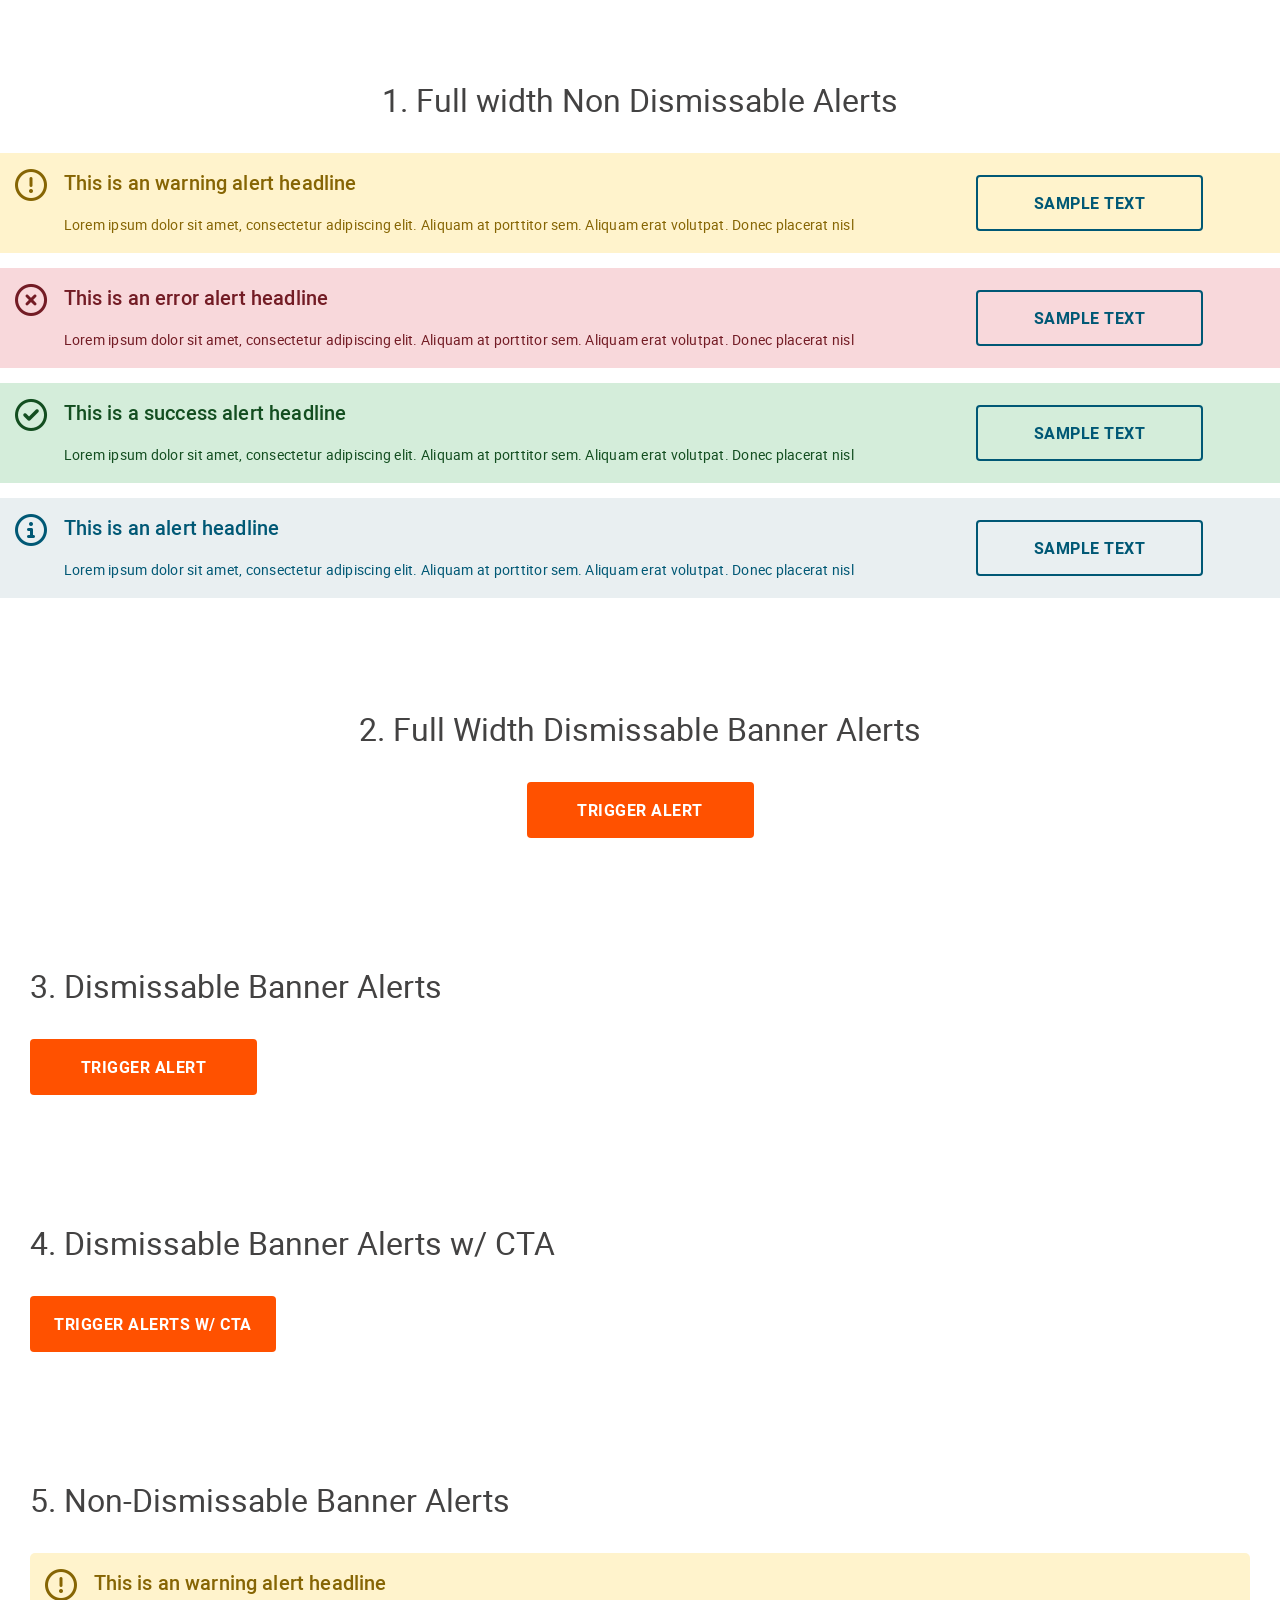
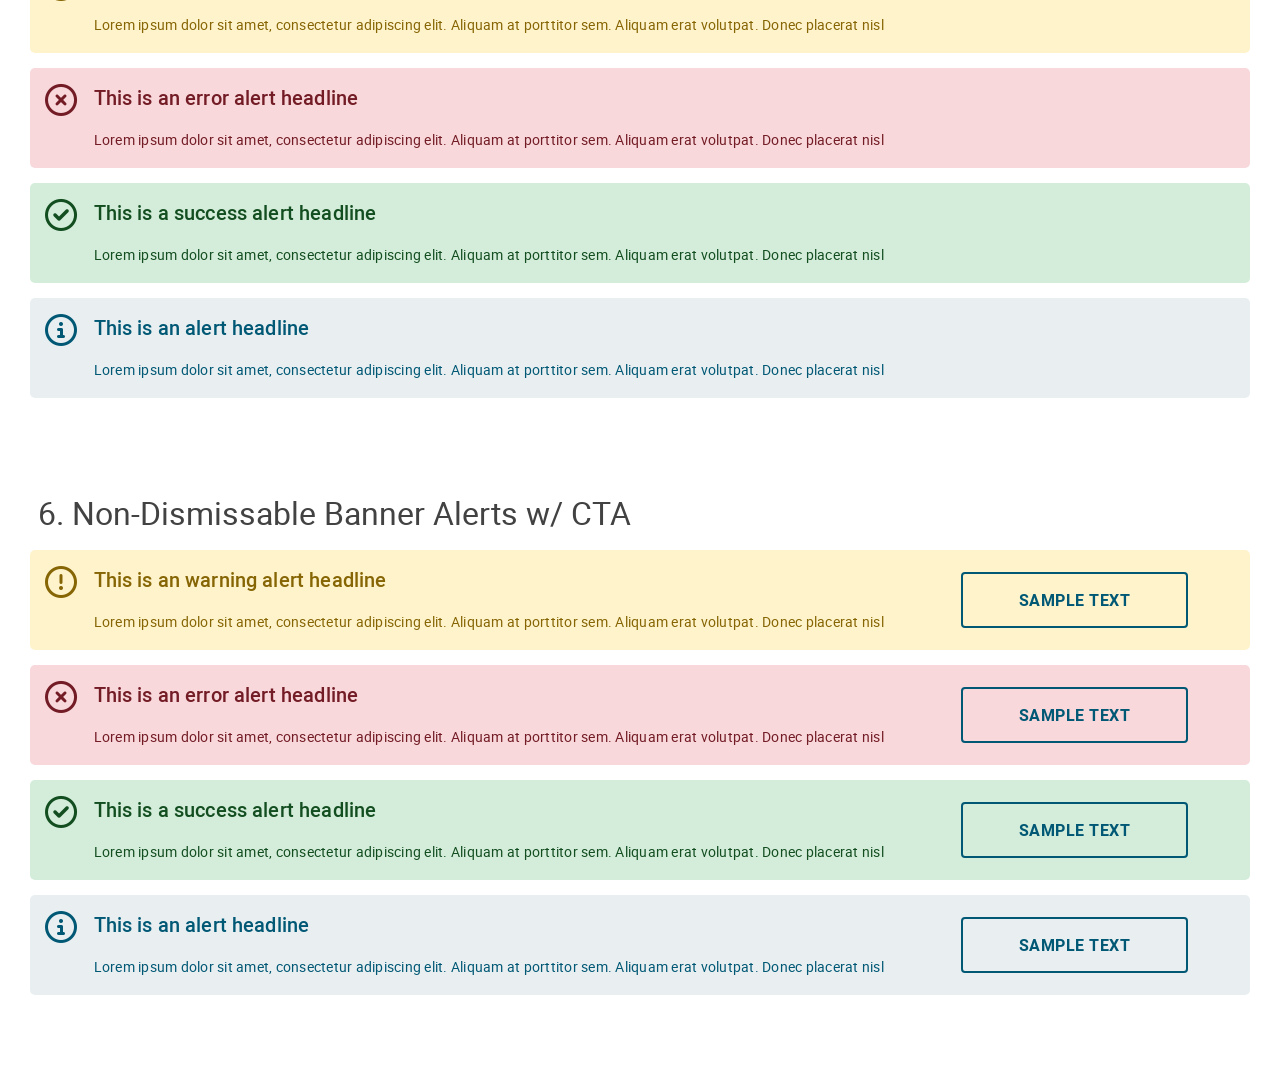
==== commit ad4b94c0: "Commit demo for feature/dm-104,105" ====
--- a/alerts/index.html
+++ b/alerts/index.html
@@ -1 +1 @@
-<!doctype html><html lang="en"><head><meta charset="UTF-8"><meta http-equiv="X-UA-Compatible" content="IE=edge"><meta name="viewport" content="width=device-width,initial-scale=1"><title>Banner Alert Demo</title><link rel="stylesheet" href="../assets/styles/main.css"><link rel="stylesheet" href="../assets/styles/custom-icons.css"><link rel="stylesheet" href="../assets/styles/fontawesome.css"><link rel="stylesheet" href="../assets/styles/regular.css"><script src="../alerts/index.html.js" defer="defer"></script></head><body><section class="full-width bdr-bottom"><div class="container bdr-clr--gray-disabled"><div class="row"><div class="col"><h2 class="fs--text-center">Full width Non Dismissable Alerts</h2></div><div class="col"><div class="full-width-banner-alerts"><div class="alert-container bg--warning-background" data-ref="module_systemAlert_50119"><div data-alert-message data-message-type="warning" data-status="active"><div class="row"><div class="alert-msg col--lg-9"><h4 class="alert-head">This is an warning alert headline</h4><span class="p-2">Lorem ipsum dolor sit amet, consectetur adipiscing elit. Aliquam at porttitor sem. Aliquam erat volutpat. Donec placerat nisl</span></div><div class="alert-cta col--lg-3"><button class="btn" href="#">sample Text</button></div></div></div></div></div><div class="full-width-banner-alerts"><div class="alert-container bg--error-background" data-ref="module_systemAlert_50119"><div data-alert-message data-message-type="error" data-status="active"><div class="row"><div class="alert-msg col--lg-9"><h4 class="alert-head">This is an error alert headline</h4><span class="p-2">Lorem ipsum dolor sit amet, consectetur adipiscing elit. Aliquam at porttitor sem. Aliquam erat volutpat. Donec placerat nisl</span></div><div class="alert-cta col--lg-3"><button class="btn" href="#">sample Text</button></div></div></div></div></div><div class="full-width-banner-alerts"><div class="alert-container bg--success-background" data-ref="module_systemAlert_50119"><div data-alert-message data-message-type="success" data-status="active"><div class="row"><div class="alert-msg col--lg-9"><h4 class="alert-head">This is a success alert headline</h4><span class="p-2">Lorem ipsum dolor sit amet, consectetur adipiscing elit. Aliquam at porttitor sem. Aliquam erat volutpat. Donec placerat nisl</span></div><div class="alert-cta col--lg-3"><button class="btn" href="#">sample Text</button></div></div></div></div></div><div class="full-width-banner-alerts"><div class="alert-container bg--info-background" data-ref="module_systemAlert_50119"><div data-alert-message data-message-type="message" data-status="active"><div class="row"><div class="alert-msg col--lg-9"><h4 class="alert-head">This is an alert headline</h4><span class="p-2">Lorem ipsum dolor sit amet, consectetur adipiscing elit. Aliquam at porttitor sem. Aliquam erat volutpat. Donec placerat nisl</span></div><div class="alert-cta col--lg-3"><button class="btn" href="#">sample Text</button></div></div></div></div></div></div></div></div></section><section class="full-width bdr-bottom"><div class="container bdr-clr--gray-disabled"><div class="row"><div class="col"><h2 class="fs--text-center">Full Width Dismissable Banner Alerts</h2></div><div class="col fs--text-center"><button class="btn--primary" onclick="window.triggerAlertsFullWidth();">Trigger Alert</button></div><div class="col"><div class="full-width-dismissable-banner-alerts"></div></div></div></div></section><section class="bdr-bottom"><div class="container bdr-clr--gray-disabled"><div class="row"><div class="col"><h2>1. Dismissable Banner Alerts</h2></div><div class="col"><button class="btn--primary" onclick="window.triggerAlerts();">Trigger Alert</button></div><div class="col"><div class="banner-alerts"></div></div></div></div></section><section class="bdr-bottom"><div class="container bdr-clr--gray-disabled"><div class="row"><div class="col"><h2>2. Dismissable Banner Alerts w/ CTA</h2></div><div class="col"><button class="btn--primary" onclick="triggerAlertsWithButton();">Trigger Alerts w/ CTA</button></div><div class="col"><div class="cta-banner-alerts"></div></div></div></div></section><section class="bdr-bottom"><div class="container bdr-clr--gray-disabled"><div class="row"><div class="col"><h2>3. Non-Dismissable Banner Alerts</h2></div><div class="col"><div class="banner-alerts"><div class="alert-container bg--warning-background" data-ref="module_systemAlert_50119"><div data-alert-message data-message-type="warning" data-status="active"><div class="row"><div class="alert-msg col--lg-12"><h4 class="alert-head">This is an warning alert headline</h4><span class="p-2">Lorem ipsum dolor sit amet, consectetur adipiscing elit. Aliquam at porttitor sem. Aliquam erat volutpat. Donec placerat nisl</span></div></div></div></div></div><div class="banner-alerts"><div class="alert-container bg--error-background" data-ref="module_systemAlert_50119"><div data-alert-message data-message-type="error" data-status="active"><div class="row"><div class="alert-msg col--lg-12"><h4 class="alert-head">This is an error alert headline</h4><span class="p-2">Lorem ipsum dolor sit amet, consectetur adipiscing elit. Aliquam at porttitor sem. Aliquam erat volutpat. Donec placerat nisl</span></div></div></div></div></div><div class="banner-alerts"><div class="alert-container bg--success-background" data-ref="module_systemAlert_50119"><div data-alert-message data-message-type="success" data-status="active"><div class="row"><div class="alert-msg col--lg-12"><h4 class="alert-head">This is a success alert headline</h4><span class="p-2">Lorem ipsum dolor sit amet, consectetur adipiscing elit. Aliquam at porttitor sem. Aliquam erat volutpat. Donec placerat nisl</span></div></div></div></div></div><div class="banner-alerts"><div class="alert-container bg--info-background" data-ref="module_systemAlert_50119"><div data-alert-message data-message-type="message" data-status="active"><div class="row"><div class="alert-msg col--lg-12"><h4 class="alert-head">This is an alert headline</h4><span class="p-2">Lorem ipsum dolor sit amet, consectetur adipiscing elit. Aliquam at porttitor sem. Aliquam erat volutpat. Donec placerat nisl</span></div></div></div></div></div></div></div></div></section><section><div class="container bdr-clr--gray-disabled"><div class="col"><h2>4. Non-Dismissable Banner Alerts w/ CTA</h2></div><div class="banner-alerts"><div class="alert-container bg--warning-background" data-ref="module_systemAlert_50119"><div data-alert-message data-message-type="warning" data-status="active"><div class="row"><div class="alert-msg col--lg-9"><h4 class="alert-head">This is an warning alert headline</h4><span class="p-2">Lorem ipsum dolor sit amet, consectetur adipiscing elit. Aliquam at porttitor sem. Aliquam erat volutpat. Donec placerat nisl</span></div><div class="alert-cta col--lg-3"><button class="btn" href="#">sample Text</button></div></div></div></div></div><div class="banner-alerts"><div class="alert-container bg--error-background" data-ref="module_systemAlert_50119"><div data-alert-message data-message-type="error" data-status="active"><div class="row"><div class="alert-msg col--lg-9"><h4 class="alert-head">This is an error alert headline</h4><span class="p-2">Lorem ipsum dolor sit amet, consectetur adipiscing elit. Aliquam at porttitor sem. Aliquam erat volutpat. Donec placerat nisl</span></div><div class="alert-cta col--lg-3"><button class="btn" href="#">sample Text</button></div></div></div></div></div><div class="banner-alerts"><div class="alert-container bg--success-background" data-ref="module_systemAlert_50119"><div data-alert-message data-message-type="success" data-status="active"><div class="row"><div class="alert-msg col--lg-9"><h4 class="alert-head">This is a success alert headline</h4><span class="p-2">Lorem ipsum dolor sit amet, consectetur adipiscing elit. Aliquam at porttitor sem. Aliquam erat volutpat. Donec placerat nisl</span></div><div class="alert-cta col--lg-3"><button class="btn" href="#">sample Text</button></div></div></div></div></div><div class="banner-alerts"><div class="alert-container bg--info-background" data-ref="module_systemAlert_50119"><div data-alert-message data-message-type="message" data-status="active"><div class="row"><div class="alert-msg col--lg-9"><h4 class="alert-head">This is an alert headline</h4><span class="p-2">Lorem ipsum dolor sit amet, consectetur adipiscing elit. Aliquam at porttitor sem. Aliquam erat volutpat. Donec placerat nisl</span></div><div class="alert-cta col--lg-3"><button class="btn" href="#">sample Text</button></div></div></div></div></div></div></section></body></html>+<!doctype html><html lang="en"><head><meta charset="UTF-8"><meta http-equiv="X-UA-Compatible" content="IE=edge"><meta name="viewport" content="width=device-width,initial-scale=1"><title>Banner Alert Demo</title><link rel="stylesheet" href="../assets/styles/main.css"><link rel="stylesheet" href="../assets/styles/custom-icons.css"><link rel="stylesheet" href="../assets/styles/fontawesome.css"><link rel="stylesheet" href="../assets/styles/regular.css"><script src="../alerts/index.html.js" defer="defer"></script></head><body><section class="full-width"><div class="container"><div class="row"><div class="col"><h2 class="fs--text-center">1. Full width Non Dismissable Alerts</h2></div><div class="col"><div class="full-width-banner-alerts"><div class="alert-container bg--warning-background" data-ref="module_systemAlert_50119"><div data-alert-message data-message-type="warning" data-status="active"><div class="row"><div class="alert-msg col--lg-9"><h4 class="alert-head">This is an warning alert headline</h4><span class="p-2">Lorem ipsum dolor sit amet, consectetur adipiscing elit. Aliquam at porttitor sem. Aliquam erat volutpat. Donec placerat nisl</span></div><div class="alert-cta col--lg-3"><button class="btn" href="#">sample Text</button></div></div></div></div></div><div class="full-width-banner-alerts"><div class="alert-container bg--error-background" data-ref="module_systemAlert_50119"><div data-alert-message data-message-type="error" data-status="active"><div class="row"><div class="alert-msg col--lg-9"><h4 class="alert-head">This is an error alert headline</h4><span class="p-2">Lorem ipsum dolor sit amet, consectetur adipiscing elit. Aliquam at porttitor sem. Aliquam erat volutpat. Donec placerat nisl</span></div><div class="alert-cta col--lg-3"><button class="btn" href="#">sample Text</button></div></div></div></div></div><div class="full-width-banner-alerts"><div class="alert-container bg--success-background" data-ref="module_systemAlert_50119"><div data-alert-message data-message-type="success" data-status="active"><div class="row"><div class="alert-msg col--lg-9"><h4 class="alert-head">This is a success alert headline</h4><span class="p-2">Lorem ipsum dolor sit amet, consectetur adipiscing elit. Aliquam at porttitor sem. Aliquam erat volutpat. Donec placerat nisl</span></div><div class="alert-cta col--lg-3"><button class="btn" href="#">sample Text</button></div></div></div></div></div><div class="full-width-banner-alerts"><div class="alert-container bg--info-background" data-ref="module_systemAlert_50119"><div data-alert-message data-message-type="message" data-status="active"><div class="row"><div class="alert-msg col--lg-9"><h4 class="alert-head">This is an alert headline</h4><span class="p-2">Lorem ipsum dolor sit amet, consectetur adipiscing elit. Aliquam at porttitor sem. Aliquam erat volutpat. Donec placerat nisl</span></div><div class="alert-cta col--lg-3"><button class="btn" href="#">sample Text</button></div></div></div></div></div></div></div></div></section><section class="full-width"><div class="container bdr-clr--gray-disabled"><div class="row"><div class="col"><h2 class="fs--text-center">2. Full Width Dismissable Banner Alerts</h2></div><div class="col fs--text-center"><button class="btn--primary" onclick="window.triggerAlertsFullWidth();">Trigger Alert</button></div><div class="col"><div class="full-width-dismissable-banner-alerts"></div></div></div></div></section><section><div class="container"><div class="row"><div class="col"><h2>3. Dismissable Banner Alerts</h2></div><div class="col"><button class="btn--primary" onclick="window.triggerAlerts();">Trigger Alert</button></div><div class="col"><div class="banner-alerts"></div></div></div></div></section><section><div class="container"><div class="row"><div class="col"><h2>4. Dismissable Banner Alerts w/ CTA</h2></div><div class="col"><button class="btn--primary" onclick="triggerAlertsWithButton();">Trigger Alerts w/ CTA</button></div><div class="col"><div class="cta-banner-alerts"></div></div></div></div></section><section><div class="container"><div class="row"><div class="col"><h2>5. Non-Dismissable Banner Alerts</h2></div><div class="col"><div class="banner-alerts"><div class="alert-container bg--warning-background" data-ref="module_systemAlert_50119"><div data-alert-message data-message-type="warning" data-status="active"><div class="row"><div class="alert-msg col--lg-12"><h4 class="alert-head">This is an warning alert headline</h4><span class="p-2">Lorem ipsum dolor sit amet, consectetur adipiscing elit. Aliquam at porttitor sem. Aliquam erat volutpat. Donec placerat nisl</span></div></div></div></div></div><div class="banner-alerts"><div class="alert-container bg--error-background" data-ref="module_systemAlert_50119"><div data-alert-message data-message-type="error" data-status="active"><div class="row"><div class="alert-msg col--lg-12"><h4 class="alert-head">This is an error alert headline</h4><span class="p-2">Lorem ipsum dolor sit amet, consectetur adipiscing elit. Aliquam at porttitor sem. Aliquam erat volutpat. Donec placerat nisl</span></div></div></div></div></div><div class="banner-alerts"><div class="alert-container bg--success-background" data-ref="module_systemAlert_50119"><div data-alert-message data-message-type="success" data-status="active"><div class="row"><div class="alert-msg col--lg-12"><h4 class="alert-head">This is a success alert headline</h4><span class="p-2">Lorem ipsum dolor sit amet, consectetur adipiscing elit. Aliquam at porttitor sem. Aliquam erat volutpat. Donec placerat nisl</span></div></div></div></div></div><div class="banner-alerts"><div class="alert-container bg--info-background" data-ref="module_systemAlert_50119"><div data-alert-message data-message-type="message" data-status="active"><div class="row"><div class="alert-msg col--lg-12"><h4 class="alert-head">This is an alert headline</h4><span class="p-2">Lorem ipsum dolor sit amet, consectetur adipiscing elit. Aliquam at porttitor sem. Aliquam erat volutpat. Donec placerat nisl</span></div></div></div></div></div></div></div></div></section><section><div class="container"><div class="col"><h2>6. Non-Dismissable Banner Alerts w/ CTA</h2></div><div class="banner-alerts"><div class="alert-container bg--warning-background" data-ref="module_systemAlert_50119"><div data-alert-message data-message-type="warning" data-status="active"><div class="row"><div class="alert-msg col--lg-9"><h4 class="alert-head">This is an warning alert headline</h4><span class="p-2">Lorem ipsum dolor sit amet, consectetur adipiscing elit. Aliquam at porttitor sem. Aliquam erat volutpat. Donec placerat nisl</span></div><div class="alert-cta col--lg-3"><button class="btn" href="#">sample Text</button></div></div></div></div></div><div class="banner-alerts"><div class="alert-container bg--error-background" data-ref="module_systemAlert_50119"><div data-alert-message data-message-type="error" data-status="active"><div class="row"><div class="alert-msg col--lg-9"><h4 class="alert-head">This is an error alert headline</h4><span class="p-2">Lorem ipsum dolor sit amet, consectetur adipiscing elit. Aliquam at porttitor sem. Aliquam erat volutpat. Donec placerat nisl</span></div><div class="alert-cta col--lg-3"><button class="btn" href="#">sample Text</button></div></div></div></div></div><div class="banner-alerts"><div class="alert-container bg--success-background" data-ref="module_systemAlert_50119"><div data-alert-message data-message-type="success" data-status="active"><div class="row"><div class="alert-msg col--lg-9"><h4 class="alert-head">This is a success alert headline</h4><span class="p-2">Lorem ipsum dolor sit amet, consectetur adipiscing elit. Aliquam at porttitor sem. Aliquam erat volutpat. Donec placerat nisl</span></div><div class="alert-cta col--lg-3"><button class="btn" href="#">sample Text</button></div></div></div></div></div><div class="banner-alerts"><div class="alert-container bg--info-background" data-ref="module_systemAlert_50119"><div data-alert-message data-message-type="message" data-status="active"><div class="row"><div class="alert-msg col--lg-9"><h4 class="alert-head">This is an alert headline</h4><span class="p-2">Lorem ipsum dolor sit amet, consectetur adipiscing elit. Aliquam at porttitor sem. Aliquam erat volutpat. Donec placerat nisl</span></div><div class="alert-cta col--lg-3"><button class="btn" href="#">sample Text</button></div></div></div></div></div></div></section></body></html>
--- a/assets/styles/main.css
+++ b/assets/styles/main.css
@@ -1 +1 @@
-﻿:root{--primary-base: hsl(19, 100%, 50%);--primary-light-1: hsl(15, 75%, 97%);--primary-light-2: hsl(19, 100%, 70%);--primary-light-3: hsl(19, 100%, 61%);--primary-dark-1: hsl(19, 100%, 39%);--primary-dark-2: hsl(19, 100%, 30%);--secondary-base: hsl(0, 1%, 26%);--secondary-light-1: hsl(0, 0%, 98%);--secondary-light-2: hsl(0, 4%, 95%);--secondary-light-3: hsl(0, 1%, 77%);--secondary-dark-1: hsl(0, 0%, 58%);--secondary-dark-2: hsl(0, 0%, 40%);--tertiary-base: hsl(195, 100%, 23%);--tertiary-light-1: hsl(200, 24%, 93%);--tertiary-light-2: hsl(195, 100%, 29%);--tertiary-dark-1: hsl(195, 100%, 12%);--tertiary-dark-2: hsl(195, 100%, 18%);--white-base: hsl(0, 0%, 100%);--black-base: hsl(0, 0%, 0%);--success-element: hsl(140, 100%, 27%);--success-text: hsl(133, 61%, 19%);--success-background: hsl(134, 41%, 88%);--warning-element: hsl(35, 97%, 57%);--warning-text: hsl(45, 94%, 27%);--warning-background: hsl(46, 100%, 90%);--error-element: hsl(9, 100%, 37%);--error-text: hsl(354, 61%, 28%);--error-background: hsl(355, 70%, 91%);--info-element: hsl(195, 100%, 23%);--info-text: hsl(195, 100%, 23%);--info-background: hsl(200, 24%, 93%);--dropshadow-1: 0 1px 1px 0 rgba(0, 0, 0, 0.14), 0 2px 1px 0 rgba(0, 0, 0, 0.12), 0 1px 3px 0 rgba(0, 0, 0, 0.2);--dropshadow-2: 0 8px 10px 0 rgba(0, 0, 0, 0.14), 0 3px 14px 0 rgba(0, 0, 0, 0.12), 0 5px 5px 0 rgba(0, 0, 0, 0.2);--dropshadow-3: 0 9px 12px 0 rgba(0, 0, 0, 0.14), 0 3px 16px 0 rgba(0, 0, 0, 0.12), 0 5px 6px 0 rgba(0, 0, 0, 0.2);--dropshadow-4: 0 16px 24px 0 rgba(0, 0, 0, 0.14), 0 6px 30px 0 rgba(0, 0, 0, 0.12), 0 8px 10px 0 rgba(0, 0, 0, 0.2);--sect--top-pd--sm: 4.8rem;--sect--top-pd--md: 4.8rem;--sect--top-pd--lg: 8rem;--sect--top-pd--xl: 8rem;--sect--btm-pd--sm: 4.8rem;--sect--btm-pd--md: 4.8rem;--sect--btm-pd--lg: 8rem;--sect--btm-pd--xl: 8rem;--sect-bg--top-pd--sm: 4.8rem;--sect-bg--top-pd--md: 4.8rem;--sect-bg--top-pd--lg: 8rem;--sect-bg--top-pd--xl: 8rem;--sect-bg--btm-pd--sm: 4.8rem;--sect-bg--btm-pd--md: 4.8rem;--sect-bg--btm-pd--lg: 8rem;--sect-bg--btm-pd--xl: 8rem;--sect-top-curv--top-pd--sm: 4.8rem;--sect-top-curv--top-pd--md: 4.8rem;--sect-top-curv--top-pd--lg: 4.8rem;--sect-top-curv--top-pd--xl: 4.8rem;--sect-top-curv--btm-pd--sm: 4.8rem;--sect-top-curv--btm-pd--md: 4.8rem;--sect-top-curv--btm-pd--lg: 8rem;--sect-top-curv--btm-pd--xl: 8rem;--sect-btm-curv--top-pd--sm: 4.8rem;--sect-btm-curv--top-pd--md: 4.8rem;--sect-btm-curv--top-pd--lg: 8rem;--sect-btm-curv--top-pd--xl: 8rem;--sect-btm-curv--btm-pd--sm: 4.8rem;--sect-btm-curv--btm-pd--md: 4.8rem;--sect-btm-curv--btm-pd--lg: 4.8rem;--sect-btm-curv--btm-pd--xl: 4.8rem;--gutter-sm: 0.75rem;--gutter-md: 0.75rem;--gutter-lg: 0.75rem;--gutter-xl: 0.75rem;--col-top-mg--sm: 1.6rem;--col-top-mg--md: 1.6rem;--col-top-mg--lg: 1.6rem;--col-top-mg--xl: 1.6rem;--col-btm-mg--sm: 1.6rem;--col-btm-mg--md: 1.6rem;--col-btm-mg--lg: 1.6rem;--col-btm-mg--xl: 1.6rem;--h-1--sm: 3.4rem/4rem Roboto, sans-serif;--h-1--md: 3.4rem/4rem Roboto, sans-serif;--h-1--lg: 4.8rem/5.6rem Roboto, sans-serif;--h-1--xl: 4.8rem/5.6rem Roboto, sans-serif;--h-1--ltr-spc--sm: 0rem;--h-1--ltr-spc--md: 0rem;--h-1--ltr-spc--lg: 0rem;--h-1--ltr-spc--xl: 0rem;--h-1--bd-txt-spc--sm: 3.2rem;--h-1--bd-txt-spc--md: 3.2rem;--h-1--bd-txt-spc--lg: 3.2rem;--h-1--bd-txt-spc--xl: 3.2rem;--h-2--sm: 2.4rem/3.2rem Roboto, sans-serif;--h-2--md: 2.4rem/3.2rem Roboto, sans-serif;--h-2--lg: 3.2rem/4rem Roboto, sans-serif;--h-2--xl: 3.2rem/4rem Roboto, sans-serif;--h-2--ltr-spc--sm: 0rem;--h-2--ltr-spc--md: 0rem;--h-2--ltr-spc--lg: 0rem;--h-2--ltr-spc--xl: 0rem;--h-2--bd-txt-spc--sm: 1.6rem;--h-2--bd-txt-spc--md: 1.6rem;--h-2--bd-txt-spc--lg: 1.6rem;--h-2--bd-txt-spc--xl: 1.6rem;--h-3--sm: 2rem/2.8rem Roboto, sans-serif;--h-3--md: 2rem/2.8rem Roboto, sans-serif;--h-3--lg: 2.4rem/3.2rem Roboto, sans-serif;--h-3--xl: 2.4rem/3.2rem Roboto, sans-serif;--h-3--ltr-spc--sm: 0.015rem;--h-3--ltr-spc--md: 0.015rem;--h-3--ltr-spc--lg: 0.015rem;--h-3--ltr-spc--xl: 0.015rem;--h-3--bd-txt-spc--sm: 1.6rem;--h-3--bd-txt-spc--md: 1.6rem;--h-3--bd-txt-spc--lg: 1.6rem;--h-3--bd-txt-spc--xl: 1.6rem;--h-4--sm: 1.8rem/2.6rem Roboto, sans-serif;--h-4--md: 1.8rem/2.6rem Roboto, sans-serif;--h-4--lg: 2rem/2.8rem Roboto, sans-serif;--h-4--xl: 2rem/2.8rem Roboto, sans-serif;--h-4--ltr-spc--sm: 0.015rem;--h-4--ltr-spc--md: 0.015rem;--h-4--ltr-spc--lg: 0.015rem;--h-4--ltr-spc--xl: 0.015rem;--h-4--bd-txt-spc--sm: 1.6rem;--h-4--bd-txt-spc--md: 1.6rem;--h-4--bd-txt-spc--lg: 1.6rem;--h-4--bd-txt-spc--xl: 1.6rem;--h-5--sm: 1.6rem/2.4rem Roboto, sans-serif;--h-5--md: 1.6rem/2.4rem Roboto, sans-serif;--h-5--lg: 1.8rem/2.6rem Roboto, sans-serif;--h-5--xl: 1.8rem/2.6rem Roboto, sans-serif;--h-5--ltr-spc--sm: 0.015rem;--h-5--ltr-spc--md: 0.015rem;--h-5--ltr-spc--lg: 0.015rem;--h-5--ltr-spc--xl: 0.015rem;--h-6--sm: 1.4rem/2rem Roboto, sans-serif;--h-6--md: 1.4rem/2rem Roboto, sans-serif;--h-6--lg: 1.4rem/2rem Roboto, sans-serif;--h-6--xl: 1.4rem/2rem Roboto, sans-serif;--h-6--ltr-spc--sm: 0.01rem;--h-6--ltr-spc--md: 0.01rem;--h-6--ltr-spc--lg: 0.01rem;--h-6--ltr-spc--xl: 0.01rem;--p-1--sm: 1.6rem/2.4rem Roboto, sans-serif;--p-1--md: 1.6rem/2.4rem Roboto, sans-serif;--p-1--lg: 1.6rem/2.4rem Roboto, sans-serif;--p-1--xl: 1.6rem/2.4rem Roboto, sans-serif;--p-1--ltr-spc--sm: 0.05rem;--p-1--ltr-spc--md: 0.05rem;--p-1--ltr-spc--lg: 0.05rem;--p-1--ltr-spc--xl: 0.05rem;--p-1--spacing--sm: 2.4rem;--p-1--spacing--md: 2.4rem;--p-1--spacing--lg: 2.4rem;--p-1--spacing--xl: 2.4rem;--p-2--sm: 1.4rem/2rem Roboto, sans-serif;--p-2--md: 1.4rem/2rem Roboto, sans-serif;--p-2--lg: 1.4rem/2.2rem Roboto, sans-serif;--p-2--xl: 1.4rem/2.2rem Roboto, sans-serif;--p-2--ltr-spc--sm: 0.025rem;--p-2--ltr-spc--md: 0.025rem;--p-2--ltr-spc--lg: 0.025rem;--p-2--ltr-spc--xl: 0.025rem;--p-2--spacing--sm: 2.4rem;--p-2--spacing--md: 2.4rem;--p-2--spacing--lg: 2.4rem;--p-2--spacing--xl: 2.4rem;--p-3--sm: 1.2rem/1.8rem Roboto, sans-serif;--p-3--md: 1.2rem/1.8rem Roboto, sans-serif;--p-3--lg: 1.2rem/2rem Roboto, sans-serif;--p-3--xl: 1.2rem/2rem Roboto, sans-serif;--p-3--ltr-spc--sm: 0.025rem;--p-3--ltr-spc--md: 0.025rem;--p-3--ltr-spc--lg: 0.04rem;--p-3--ltr-spc--xl: 0.04rem;--p-3--spacing--sm: 2.4rem;--p-3--spacing--md: 2.4rem;--p-3--spacing--lg: 2.4rem;--p-3--spacing--xl: 2.4rem;--max-content-width--sm: 640px;--max-content-width--md: 800px;--max-content-width--lg: 960px;--max-content-width--xl: 1440px;--container--gutter--sm: var(--gutter-sm);--container--gutter--md: var(--gutter-md);--container--gutter--lg: var(--gutter-lg);--container--gutter--xl: var(--gutter-xl);--text-indent--sm: 2.4rem;--text-indent--md: 2.4rem;--text-indent--lg: 2.4rem;--text-indent--xl: 2.4rem;--font-weight--regular: 400;--font-weight--medium: 500;--font-stack: Roboto, sans-serif;--list-item-spacing-s--sm: 0.8rem;--list-item-spacing-s--md: 0.8rem;--list-item-spacing-s--lg: 0.8rem;--list-item-spacing-s--xl: 0.8rem;--list-item-spacing-m--sm: 1.6rem;--list-item-spacing-m--md: 1.6rem;--list-item-spacing-m--lg: 1.6rem;--list-item-spacing-m--xl: 1.6rem;--list-item-spacing-l--sm: 1.6rem;--list-item-spacing-l--md: 1.6rem;--list-item-spacing-l--lg: 1.6rem;--list-item-spacing-l--xl: 1.6rem;--border-radius-25: 0.5rem;--border-radius-50: 0.8rem;--border-radius-75: 1.2rem;--border-radius-100: 1.6rem;--icon--margin--sm: 0.8rem;--icon--margin--md: 1rem;--icon--margin--lg: 1.6rem;--icon--size--sm: 1.6rem;--icon--size--md: 2.4rem;--icon--size--lg: 3.2rem;--icon--size-with-background--sm: calc(var(--icon--size--sm) * 2);--icon--size-with-background--md: calc(var(--icon--size--md) * 2);--icon--size-with-background--lg: calc(var(--icon--size--lg) * 2)}*,*::before,*::after{padding:0;margin:0;line-height:inherit;text-decoration:inherit;letter-spacing:inherit;font-family:inherit;font-weight:inherit;font-style:inherit;font-size:inherit;color:inherit;box-sizing:border-box;border-width:0}html{height:100%;-webkit-text-size-adjust:100%;-moz-tab-size:4;tab-size:4;font-size:62.5%}body{overflow-x:hidden;overflow-y:scroll;min-width:320px;height:100%;font-family:Helvetica,Arial,sans-serif;text-align:left;font-weight:normal;font-style:normal}article,aside,figcaption,figure,footer,header,hgroup,main,nav,section{display:block}body[data-mouse-active] :focus:not(input):not(textarea):not(select){outline:none}p,h1,h2,h3,h4,h5,h6,ol,ul,dl,pre,img,main,form,table,input,label,audio,video,select,figure,canvas,output,address,h-scroll,textarea,fieldset,blockquote{display:block}p:last-child,h1:last-child,h2:last-child,h3:last-child,h4:last-child,h5:last-child,h6:last-child,ol:last-child,ul:last-child,dl:last-child,li:last-child,pre:last-child,hr:last-child,img:last-child,form:last-child,table:last-child,label:last-child,input:last-child,audio:last-child,video:last-child,select:last-child,figure:last-child,canvas:last-child,output:last-child,address:last-child,h-scroll:last-child,fieldset:last-child,textarea:last-child,blockquote:last-child{margin-bottom:0}hr{width:100%;height:1px;background-color:#9c9ea1;border:none}img{max-width:100%;margin-left:auto;margin-right:auto;border:none}figure.cover img{width:100%;height:100%;object-fit:cover}figure.cover.compatible{background-size:cover;background-position:center;background-repeat:no-repeat}video{max-width:100%;margin-left:auto;margin-right:auto;border:1px solid #9c9ea1;cursor:pointer}button,[type=button],[type=reset],[type=submit]{-webkit-appearance:button;text-align:left;background:rgba(0,0,0,0);background-image:none;border:none}button:not([disabled]),input[type=button]:not([disabled]),input[type=submit]:not([disabled]),input[type=reset]:not([disabled]){cursor:pointer}button:active,input[type=button]:active,input[type=submit]:active,input[type=reset]:active{color:inherit}button,select{text-transform:none}[hidden]{display:none}textarea{resize:vertical}table{text-indent:0;border-color:inherit;border-collapse:collapse}ol,ul,menu,dir{list-style:none;padding:0}body,p,ol,ul,dl,pre,menu,dir,address,blockquote{font:var(--p-1--sm);letter-spacing:var(--p-1--ltr-spc--sm);margin-bottom:var(--p-1--spacing--sm)}menu,dir,ol,ul,dl,dd,pre,address,blockquote{margin-left:var(--text-indent--sm)}table{margin-bottom:var(--p-1--spacing--sm)}@media(min-width: 600px){body,p,ol,ul,dl,pre,menu,dir,address,blockquote{font:var(--p-1--sm);letter-spacing:var(--p-1--ltr-spc--sm);margin-bottom:var(--p-1--spacing--sm)}menu,dir,ol,ul,dl,dd,pre,address,blockquote{margin-left:var(--text-indent--md)}table{margin-bottom:var(--p-1--spacing--md)}}@media(min-width: 1236px){body,p,ol,ul,dl,pre,menu,dir,address,blockquote{font:var(--p-1--lg);letter-spacing:var(--p-1--ltr-spc--lg);margin-bottom:var(--p-1--spacing--lg)}menu,dir,ol,ul,dl,dd,pre,address,blockquote{margin-left:var(--text-indent--lg)}table{margin-bottom:var(--p-1--spacing--lg)}}@media(min-width: 1440px){body,p,ol,ul,dl,pre,menu,dir,address,blockquote{font:var(--p-1--xl);letter-spacing:var(--p-1--ltr-spc--xl);margin-bottom:var(--p-1--spacing--xl)}menu,dir,ol,ul,dl,dd,pre,address,blockquote{margin-left:var(--text-indent--xl)}table{margin-bottom:var(--p-1--spacing--xl)}}blockquote{margin-top:var(--p-1--spacing--sm)}dt{font-weight:500}ul li{list-style-position:inside}h1:last-child,.h-1:last-child,h2:last-child,.h-2:last-child,h3:last-child,.h-3:last-child,h4:last-child,.h-4:last-child,h5:last-child,.h-5:last-child,h6:last-child,.h-6:last-child{margin-bottom:0}:root{--heading-color: var(--seconadary-base);--heading--on-dark-background: var(--white-base);--heading--on-light-background: var(--secondary-base);--heading--on-error-background: var(--error-text);--heading--on-success-background: var(--success-text);--heading--on-info-background: var(--info-text);--heading--on-warning-background: var(--warning-text);--body-text--color: var(--secondary-base);--body-text--light-color: var(--secondary-base);--body-text--on-dark-background: var(--white-base);--body-text--on-light-background: var(--secondary-base);--body-text--on-error-background: var(--error-text);--body-text--on-success-background: var(--success-text);--body-text--on-info-background: var(--info-text);--body-text--on-warning-background: var(--warning-text)}body,p,ol,ul,dl,pre,menu,dir,address,blockquote{color:var(--body-text--color)}blockquote>*{color:var(--body-text--light-color)}dd{color:var(--body-text--light-color)}address,h1,.h-1,h2,.h-2{color:var(--heading-color)}[class*=bg--primary]:not([class*=light-]) hr,[class*=bg--secondary]:not([class*=light-]) hr{background-color:var(--body-text--on-dark-background)}body[class*=bg--primary-base],section[class*=bg--primary-base]{color:var(--body-text--on-dark-background)}[class*=bg--primary-base] h3,[class*=bg--primary-base] .h-3,[class*=bg--primary-base] h4,[class*=bg--primary-base] .h-4,[class*=bg--primary-base] h5,[class*=bg--primary-base] .h-5,[class*=bg--primary-base] h6,[class*=bg--primary-base] .h-6,[class*=bg--primary-base] .p-1,[class*=bg--primary-base] .p-2,[class*=bg--primary-base] .p-3,[class*=bg--primary-base] p,[class*=bg--primary-base] ol,[class*=bg--primary-base] ul,[class*=bg--primary-base] dl,[class*=bg--primary-base] dd,[class*=bg--primary-base] dt,[class*=bg--primary-base] pre,[class*=bg--primary-base] menu,[class*=bg--primary-base] dir,[class*=bg--primary-base] address,[class*=bg--primary-base] blockquote{color:var(--body-text--on-dark-background)}h3[class*=bg--primary-base],.h-3[class*=bg--primary-base],h4[class*=bg--primary-base],.h-4[class*=bg--primary-base],h5[class*=bg--primary-base],.h-5[class*=bg--primary-base],h6[class*=bg--primary-base],.h-6[class*=bg--primary-base],.p-1[class*=bg--primary-base],.p-2[class*=bg--primary-base],.p-3[class*=bg--primary-base],p[class*=bg--primary-base],ol[class*=bg--primary-base],ul[class*=bg--primary-base],dl[class*=bg--primary-base],dt[class*=bg--primary-base],dd[class*=bg--primary-base],pre[class*=bg--primary-base],menu[class*=bg--primary-base],dir[class*=bg--primary-base],address[class*=bg--primary-base],blockquote[class*=bg--primary-base]{color:var(--body-text--on-dark-background)}body[class*=bg--primary-light-1],section[class*=bg--primary-light-1]{color:var(--body-text--on-light-background)}[class*=bg--primary-light-1] h3,[class*=bg--primary-light-1] .h-3,[class*=bg--primary-light-1] h4,[class*=bg--primary-light-1] .h-4,[class*=bg--primary-light-1] h5,[class*=bg--primary-light-1] .h-5,[class*=bg--primary-light-1] h6,[class*=bg--primary-light-1] .h-6,[class*=bg--primary-light-1] .p-1,[class*=bg--primary-light-1] .p-2,[class*=bg--primary-light-1] .p-3,[class*=bg--primary-light-1] p,[class*=bg--primary-light-1] ol,[class*=bg--primary-light-1] ul,[class*=bg--primary-light-1] dl,[class*=bg--primary-light-1] dd,[class*=bg--primary-light-1] dt,[class*=bg--primary-light-1] pre,[class*=bg--primary-light-1] menu,[class*=bg--primary-light-1] dir,[class*=bg--primary-light-1] address,[class*=bg--primary-light-1] blockquote{color:var(--body-text--on-light-background)}h3[class*=bg--primary-light-1],.h-3[class*=bg--primary-light-1],h4[class*=bg--primary-light-1],.h-4[class*=bg--primary-light-1],h5[class*=bg--primary-light-1],.h-5[class*=bg--primary-light-1],h6[class*=bg--primary-light-1],.h-6[class*=bg--primary-light-1],.p-1[class*=bg--primary-light-1],.p-2[class*=bg--primary-light-1],.p-3[class*=bg--primary-light-1],p[class*=bg--primary-light-1],ol[class*=bg--primary-light-1],ul[class*=bg--primary-light-1],dl[class*=bg--primary-light-1],dt[class*=bg--primary-light-1],dd[class*=bg--primary-light-1],pre[class*=bg--primary-light-1],menu[class*=bg--primary-light-1],dir[class*=bg--primary-light-1],address[class*=bg--primary-light-1],blockquote[class*=bg--primary-light-1]{color:var(--body-text--on-light-background)}body[class*=bg--primary-light-2],section[class*=bg--primary-light-2]{color:var(--body-text--on-dark-background)}[class*=bg--primary-light-2] h3,[class*=bg--primary-light-2] .h-3,[class*=bg--primary-light-2] h4,[class*=bg--primary-light-2] .h-4,[class*=bg--primary-light-2] h5,[class*=bg--primary-light-2] .h-5,[class*=bg--primary-light-2] h6,[class*=bg--primary-light-2] .h-6,[class*=bg--primary-light-2] .p-1,[class*=bg--primary-light-2] .p-2,[class*=bg--primary-light-2] .p-3,[class*=bg--primary-light-2] p,[class*=bg--primary-light-2] ol,[class*=bg--primary-light-2] ul,[class*=bg--primary-light-2] dl,[class*=bg--primary-light-2] dd,[class*=bg--primary-light-2] dt,[class*=bg--primary-light-2] pre,[class*=bg--primary-light-2] menu,[class*=bg--primary-light-2] dir,[class*=bg--primary-light-2] address,[class*=bg--primary-light-2] blockquote{color:var(--body-text--on-dark-background)}h3[class*=bg--primary-light-2],.h-3[class*=bg--primary-light-2],h4[class*=bg--primary-light-2],.h-4[class*=bg--primary-light-2],h5[class*=bg--primary-light-2],.h-5[class*=bg--primary-light-2],h6[class*=bg--primary-light-2],.h-6[class*=bg--primary-light-2],.p-1[class*=bg--primary-light-2],.p-2[class*=bg--primary-light-2],.p-3[class*=bg--primary-light-2],p[class*=bg--primary-light-2],ol[class*=bg--primary-light-2],ul[class*=bg--primary-light-2],dl[class*=bg--primary-light-2],dt[class*=bg--primary-light-2],dd[class*=bg--primary-light-2],pre[class*=bg--primary-light-2],menu[class*=bg--primary-light-2],dir[class*=bg--primary-light-2],address[class*=bg--primary-light-2],blockquote[class*=bg--primary-light-2]{color:var(--body-text--on-dark-background)}body[class*=bg--primary-light-3],section[class*=bg--primary-light-3]{color:var(--body-text--on-dark-background)}[class*=bg--primary-light-3] h3,[class*=bg--primary-light-3] .h-3,[class*=bg--primary-light-3] h4,[class*=bg--primary-light-3] .h-4,[class*=bg--primary-light-3] h5,[class*=bg--primary-light-3] .h-5,[class*=bg--primary-light-3] h6,[class*=bg--primary-light-3] .h-6,[class*=bg--primary-light-3] .p-1,[class*=bg--primary-light-3] .p-2,[class*=bg--primary-light-3] .p-3,[class*=bg--primary-light-3] p,[class*=bg--primary-light-3] ol,[class*=bg--primary-light-3] ul,[class*=bg--primary-light-3] dl,[class*=bg--primary-light-3] dd,[class*=bg--primary-light-3] dt,[class*=bg--primary-light-3] pre,[class*=bg--primary-light-3] menu,[class*=bg--primary-light-3] dir,[class*=bg--primary-light-3] address,[class*=bg--primary-light-3] blockquote{color:var(--body-text--on-dark-background)}h3[class*=bg--primary-light-3],.h-3[class*=bg--primary-light-3],h4[class*=bg--primary-light-3],.h-4[class*=bg--primary-light-3],h5[class*=bg--primary-light-3],.h-5[class*=bg--primary-light-3],h6[class*=bg--primary-light-3],.h-6[class*=bg--primary-light-3],.p-1[class*=bg--primary-light-3],.p-2[class*=bg--primary-light-3],.p-3[class*=bg--primary-light-3],p[class*=bg--primary-light-3],ol[class*=bg--primary-light-3],ul[class*=bg--primary-light-3],dl[class*=bg--primary-light-3],dt[class*=bg--primary-light-3],dd[class*=bg--primary-light-3],pre[class*=bg--primary-light-3],menu[class*=bg--primary-light-3],dir[class*=bg--primary-light-3],address[class*=bg--primary-light-3],blockquote[class*=bg--primary-light-3]{color:var(--body-text--on-dark-background)}body[class*=bg--primary-dark-1],section[class*=bg--primary-dark-1]{color:var(--body-text--on-dark-background)}[class*=bg--primary-dark-1] h3,[class*=bg--primary-dark-1] .h-3,[class*=bg--primary-dark-1] h4,[class*=bg--primary-dark-1] .h-4,[class*=bg--primary-dark-1] h5,[class*=bg--primary-dark-1] .h-5,[class*=bg--primary-dark-1] h6,[class*=bg--primary-dark-1] .h-6,[class*=bg--primary-dark-1] .p-1,[class*=bg--primary-dark-1] .p-2,[class*=bg--primary-dark-1] .p-3,[class*=bg--primary-dark-1] p,[class*=bg--primary-dark-1] ol,[class*=bg--primary-dark-1] ul,[class*=bg--primary-dark-1] dl,[class*=bg--primary-dark-1] dd,[class*=bg--primary-dark-1] dt,[class*=bg--primary-dark-1] pre,[class*=bg--primary-dark-1] menu,[class*=bg--primary-dark-1] dir,[class*=bg--primary-dark-1] address,[class*=bg--primary-dark-1] blockquote{color:var(--body-text--on-dark-background)}h3[class*=bg--primary-dark-1],.h-3[class*=bg--primary-dark-1],h4[class*=bg--primary-dark-1],.h-4[class*=bg--primary-dark-1],h5[class*=bg--primary-dark-1],.h-5[class*=bg--primary-dark-1],h6[class*=bg--primary-dark-1],.h-6[class*=bg--primary-dark-1],.p-1[class*=bg--primary-dark-1],.p-2[class*=bg--primary-dark-1],.p-3[class*=bg--primary-dark-1],p[class*=bg--primary-dark-1],ol[class*=bg--primary-dark-1],ul[class*=bg--primary-dark-1],dl[class*=bg--primary-dark-1],dt[class*=bg--primary-dark-1],dd[class*=bg--primary-dark-1],pre[class*=bg--primary-dark-1],menu[class*=bg--primary-dark-1],dir[class*=bg--primary-dark-1],address[class*=bg--primary-dark-1],blockquote[class*=bg--primary-dark-1]{color:var(--body-text--on-dark-background)}body[class*=bg--primary-dark-2],section[class*=bg--primary-dark-2]{color:var(--body-text--on-dark-background)}[class*=bg--primary-dark-2] h3,[class*=bg--primary-dark-2] .h-3,[class*=bg--primary-dark-2] h4,[class*=bg--primary-dark-2] .h-4,[class*=bg--primary-dark-2] h5,[class*=bg--primary-dark-2] .h-5,[class*=bg--primary-dark-2] h6,[class*=bg--primary-dark-2] .h-6,[class*=bg--primary-dark-2] .p-1,[class*=bg--primary-dark-2] .p-2,[class*=bg--primary-dark-2] .p-3,[class*=bg--primary-dark-2] p,[class*=bg--primary-dark-2] ol,[class*=bg--primary-dark-2] ul,[class*=bg--primary-dark-2] dl,[class*=bg--primary-dark-2] dd,[class*=bg--primary-dark-2] dt,[class*=bg--primary-dark-2] pre,[class*=bg--primary-dark-2] menu,[class*=bg--primary-dark-2] dir,[class*=bg--primary-dark-2] address,[class*=bg--primary-dark-2] blockquote{color:var(--body-text--on-dark-background)}h3[class*=bg--primary-dark-2],.h-3[class*=bg--primary-dark-2],h4[class*=bg--primary-dark-2],.h-4[class*=bg--primary-dark-2],h5[class*=bg--primary-dark-2],.h-5[class*=bg--primary-dark-2],h6[class*=bg--primary-dark-2],.h-6[class*=bg--primary-dark-2],.p-1[class*=bg--primary-dark-2],.p-2[class*=bg--primary-dark-2],.p-3[class*=bg--primary-dark-2],p[class*=bg--primary-dark-2],ol[class*=bg--primary-dark-2],ul[class*=bg--primary-dark-2],dl[class*=bg--primary-dark-2],dt[class*=bg--primary-dark-2],dd[class*=bg--primary-dark-2],pre[class*=bg--primary-dark-2],menu[class*=bg--primary-dark-2],dir[class*=bg--primary-dark-2],address[class*=bg--primary-dark-2],blockquote[class*=bg--primary-dark-2]{color:var(--body-text--on-dark-background)}body[class*=bg--secondary-base],section[class*=bg--secondary-base]{color:var(--body-text--on-dark-background)}[class*=bg--secondary-base] h3,[class*=bg--secondary-base] .h-3,[class*=bg--secondary-base] h4,[class*=bg--secondary-base] .h-4,[class*=bg--secondary-base] h5,[class*=bg--secondary-base] .h-5,[class*=bg--secondary-base] h6,[class*=bg--secondary-base] .h-6,[class*=bg--secondary-base] .p-1,[class*=bg--secondary-base] .p-2,[class*=bg--secondary-base] .p-3,[class*=bg--secondary-base] p,[class*=bg--secondary-base] ol,[class*=bg--secondary-base] ul,[class*=bg--secondary-base] dl,[class*=bg--secondary-base] dd,[class*=bg--secondary-base] dt,[class*=bg--secondary-base] pre,[class*=bg--secondary-base] menu,[class*=bg--secondary-base] dir,[class*=bg--secondary-base] address,[class*=bg--secondary-base] blockquote{color:var(--body-text--on-dark-background)}h3[class*=bg--secondary-base],.h-3[class*=bg--secondary-base],h4[class*=bg--secondary-base],.h-4[class*=bg--secondary-base],h5[class*=bg--secondary-base],.h-5[class*=bg--secondary-base],h6[class*=bg--secondary-base],.h-6[class*=bg--secondary-base],.p-1[class*=bg--secondary-base],.p-2[class*=bg--secondary-base],.p-3[class*=bg--secondary-base],p[class*=bg--secondary-base],ol[class*=bg--secondary-base],ul[class*=bg--secondary-base],dl[class*=bg--secondary-base],dt[class*=bg--secondary-base],dd[class*=bg--secondary-base],pre[class*=bg--secondary-base],menu[class*=bg--secondary-base],dir[class*=bg--secondary-base],address[class*=bg--secondary-base],blockquote[class*=bg--secondary-base]{color:var(--body-text--on-dark-background)}body[class*=bg--secondary-light-1],section[class*=bg--secondary-light-1]{color:var(--body-text--on-light-background)}[class*=bg--secondary-light-1] h3,[class*=bg--secondary-light-1] .h-3,[class*=bg--secondary-light-1] h4,[class*=bg--secondary-light-1] .h-4,[class*=bg--secondary-light-1] h5,[class*=bg--secondary-light-1] .h-5,[class*=bg--secondary-light-1] h6,[class*=bg--secondary-light-1] .h-6,[class*=bg--secondary-light-1] .p-1,[class*=bg--secondary-light-1] .p-2,[class*=bg--secondary-light-1] .p-3,[class*=bg--secondary-light-1] p,[class*=bg--secondary-light-1] ol,[class*=bg--secondary-light-1] ul,[class*=bg--secondary-light-1] dl,[class*=bg--secondary-light-1] dd,[class*=bg--secondary-light-1] dt,[class*=bg--secondary-light-1] pre,[class*=bg--secondary-light-1] menu,[class*=bg--secondary-light-1] dir,[class*=bg--secondary-light-1] address,[class*=bg--secondary-light-1] blockquote{color:var(--body-text--on-light-background)}h3[class*=bg--secondary-light-1],.h-3[class*=bg--secondary-light-1],h4[class*=bg--secondary-light-1],.h-4[class*=bg--secondary-light-1],h5[class*=bg--secondary-light-1],.h-5[class*=bg--secondary-light-1],h6[class*=bg--secondary-light-1],.h-6[class*=bg--secondary-light-1],.p-1[class*=bg--secondary-light-1],.p-2[class*=bg--secondary-light-1],.p-3[class*=bg--secondary-light-1],p[class*=bg--secondary-light-1],ol[class*=bg--secondary-light-1],ul[class*=bg--secondary-light-1],dl[class*=bg--secondary-light-1],dt[class*=bg--secondary-light-1],dd[class*=bg--secondary-light-1],pre[class*=bg--secondary-light-1],menu[class*=bg--secondary-light-1],dir[class*=bg--secondary-light-1],address[class*=bg--secondary-light-1],blockquote[class*=bg--secondary-light-1]{color:var(--body-text--on-light-background)}body[class*=bg--secondary-light-2],section[class*=bg--secondary-light-2]{color:var(--body-text--on-light-background)}[class*=bg--secondary-light-2] h3,[class*=bg--secondary-light-2] .h-3,[class*=bg--secondary-light-2] h4,[class*=bg--secondary-light-2] .h-4,[class*=bg--secondary-light-2] h5,[class*=bg--secondary-light-2] .h-5,[class*=bg--secondary-light-2] h6,[class*=bg--secondary-light-2] .h-6,[class*=bg--secondary-light-2] .p-1,[class*=bg--secondary-light-2] .p-2,[class*=bg--secondary-light-2] .p-3,[class*=bg--secondary-light-2] p,[class*=bg--secondary-light-2] ol,[class*=bg--secondary-light-2] ul,[class*=bg--secondary-light-2] dl,[class*=bg--secondary-light-2] dd,[class*=bg--secondary-light-2] dt,[class*=bg--secondary-light-2] pre,[class*=bg--secondary-light-2] menu,[class*=bg--secondary-light-2] dir,[class*=bg--secondary-light-2] address,[class*=bg--secondary-light-2] blockquote{color:var(--body-text--on-light-background)}h3[class*=bg--secondary-light-2],.h-3[class*=bg--secondary-light-2],h4[class*=bg--secondary-light-2],.h-4[class*=bg--secondary-light-2],h5[class*=bg--secondary-light-2],.h-5[class*=bg--secondary-light-2],h6[class*=bg--secondary-light-2],.h-6[class*=bg--secondary-light-2],.p-1[class*=bg--secondary-light-2],.p-2[class*=bg--secondary-light-2],.p-3[class*=bg--secondary-light-2],p[class*=bg--secondary-light-2],ol[class*=bg--secondary-light-2],ul[class*=bg--secondary-light-2],dl[class*=bg--secondary-light-2],dt[class*=bg--secondary-light-2],dd[class*=bg--secondary-light-2],pre[class*=bg--secondary-light-2],menu[class*=bg--secondary-light-2],dir[class*=bg--secondary-light-2],address[class*=bg--secondary-light-2],blockquote[class*=bg--secondary-light-2]{color:var(--body-text--on-light-background)}body[class*=bg--secondary-light-3],section[class*=bg--secondary-light-3]{color:var(--body-text--on-light-background)}[class*=bg--secondary-light-3] h3,[class*=bg--secondary-light-3] .h-3,[class*=bg--secondary-light-3] h4,[class*=bg--secondary-light-3] .h-4,[class*=bg--secondary-light-3] h5,[class*=bg--secondary-light-3] .h-5,[class*=bg--secondary-light-3] h6,[class*=bg--secondary-light-3] .h-6,[class*=bg--secondary-light-3] .p-1,[class*=bg--secondary-light-3] .p-2,[class*=bg--secondary-light-3] .p-3,[class*=bg--secondary-light-3] p,[class*=bg--secondary-light-3] ol,[class*=bg--secondary-light-3] ul,[class*=bg--secondary-light-3] dl,[class*=bg--secondary-light-3] dd,[class*=bg--secondary-light-3] dt,[class*=bg--secondary-light-3] pre,[class*=bg--secondary-light-3] menu,[class*=bg--secondary-light-3] dir,[class*=bg--secondary-light-3] address,[class*=bg--secondary-light-3] blockquote{color:var(--body-text--on-light-background)}h3[class*=bg--secondary-light-3],.h-3[class*=bg--secondary-light-3],h4[class*=bg--secondary-light-3],.h-4[class*=bg--secondary-light-3],h5[class*=bg--secondary-light-3],.h-5[class*=bg--secondary-light-3],h6[class*=bg--secondary-light-3],.h-6[class*=bg--secondary-light-3],.p-1[class*=bg--secondary-light-3],.p-2[class*=bg--secondary-light-3],.p-3[class*=bg--secondary-light-3],p[class*=bg--secondary-light-3],ol[class*=bg--secondary-light-3],ul[class*=bg--secondary-light-3],dl[class*=bg--secondary-light-3],dt[class*=bg--secondary-light-3],dd[class*=bg--secondary-light-3],pre[class*=bg--secondary-light-3],menu[class*=bg--secondary-light-3],dir[class*=bg--secondary-light-3],address[class*=bg--secondary-light-3],blockquote[class*=bg--secondary-light-3]{color:var(--body-text--on-light-background)}body[class*=bg--secondary-dark-1],section[class*=bg--secondary-dark-1]{color:var(--body-text--on-dark-background)}[class*=bg--secondary-dark-1] h3,[class*=bg--secondary-dark-1] .h-3,[class*=bg--secondary-dark-1] h4,[class*=bg--secondary-dark-1] .h-4,[class*=bg--secondary-dark-1] h5,[class*=bg--secondary-dark-1] .h-5,[class*=bg--secondary-dark-1] h6,[class*=bg--secondary-dark-1] .h-6,[class*=bg--secondary-dark-1] .p-1,[class*=bg--secondary-dark-1] .p-2,[class*=bg--secondary-dark-1] .p-3,[class*=bg--secondary-dark-1] p,[class*=bg--secondary-dark-1] ol,[class*=bg--secondary-dark-1] ul,[class*=bg--secondary-dark-1] dl,[class*=bg--secondary-dark-1] dd,[class*=bg--secondary-dark-1] dt,[class*=bg--secondary-dark-1] pre,[class*=bg--secondary-dark-1] menu,[class*=bg--secondary-dark-1] dir,[class*=bg--secondary-dark-1] address,[class*=bg--secondary-dark-1] blockquote{color:var(--body-text--on-dark-background)}h3[class*=bg--secondary-dark-1],.h-3[class*=bg--secondary-dark-1],h4[class*=bg--secondary-dark-1],.h-4[class*=bg--secondary-dark-1],h5[class*=bg--secondary-dark-1],.h-5[class*=bg--secondary-dark-1],h6[class*=bg--secondary-dark-1],.h-6[class*=bg--secondary-dark-1],.p-1[class*=bg--secondary-dark-1],.p-2[class*=bg--secondary-dark-1],.p-3[class*=bg--secondary-dark-1],p[class*=bg--secondary-dark-1],ol[class*=bg--secondary-dark-1],ul[class*=bg--secondary-dark-1],dl[class*=bg--secondary-dark-1],dt[class*=bg--secondary-dark-1],dd[class*=bg--secondary-dark-1],pre[class*=bg--secondary-dark-1],menu[class*=bg--secondary-dark-1],dir[class*=bg--secondary-dark-1],address[class*=bg--secondary-dark-1],blockquote[class*=bg--secondary-dark-1]{color:var(--body-text--on-dark-background)}body[class*=bg--secondary-dark-2],section[class*=bg--secondary-dark-2]{color:var(--body-text--on-dark-background)}[class*=bg--secondary-dark-2] h3,[class*=bg--secondary-dark-2] .h-3,[class*=bg--secondary-dark-2] h4,[class*=bg--secondary-dark-2] .h-4,[class*=bg--secondary-dark-2] h5,[class*=bg--secondary-dark-2] .h-5,[class*=bg--secondary-dark-2] h6,[class*=bg--secondary-dark-2] .h-6,[class*=bg--secondary-dark-2] .p-1,[class*=bg--secondary-dark-2] .p-2,[class*=bg--secondary-dark-2] .p-3,[class*=bg--secondary-dark-2] p,[class*=bg--secondary-dark-2] ol,[class*=bg--secondary-dark-2] ul,[class*=bg--secondary-dark-2] dl,[class*=bg--secondary-dark-2] dd,[class*=bg--secondary-dark-2] dt,[class*=bg--secondary-dark-2] pre,[class*=bg--secondary-dark-2] menu,[class*=bg--secondary-dark-2] dir,[class*=bg--secondary-dark-2] address,[class*=bg--secondary-dark-2] blockquote{color:var(--body-text--on-dark-background)}h3[class*=bg--secondary-dark-2],.h-3[class*=bg--secondary-dark-2],h4[class*=bg--secondary-dark-2],.h-4[class*=bg--secondary-dark-2],h5[class*=bg--secondary-dark-2],.h-5[class*=bg--secondary-dark-2],h6[class*=bg--secondary-dark-2],.h-6[class*=bg--secondary-dark-2],.p-1[class*=bg--secondary-dark-2],.p-2[class*=bg--secondary-dark-2],.p-3[class*=bg--secondary-dark-2],p[class*=bg--secondary-dark-2],ol[class*=bg--secondary-dark-2],ul[class*=bg--secondary-dark-2],dl[class*=bg--secondary-dark-2],dt[class*=bg--secondary-dark-2],dd[class*=bg--secondary-dark-2],pre[class*=bg--secondary-dark-2],menu[class*=bg--secondary-dark-2],dir[class*=bg--secondary-dark-2],address[class*=bg--secondary-dark-2],blockquote[class*=bg--secondary-dark-2]{color:var(--body-text--on-dark-background)}body[class*=bg--tertiary-base],section[class*=bg--tertiary-base]{color:var(--body-text--on-dark-background)}[class*=bg--tertiary-base] h3,[class*=bg--tertiary-base] .h-3,[class*=bg--tertiary-base] h4,[class*=bg--tertiary-base] .h-4,[class*=bg--tertiary-base] h5,[class*=bg--tertiary-base] .h-5,[class*=bg--tertiary-base] h6,[class*=bg--tertiary-base] .h-6,[class*=bg--tertiary-base] .p-1,[class*=bg--tertiary-base] .p-2,[class*=bg--tertiary-base] .p-3,[class*=bg--tertiary-base] p,[class*=bg--tertiary-base] ol,[class*=bg--tertiary-base] ul,[class*=bg--tertiary-base] dl,[class*=bg--tertiary-base] dd,[class*=bg--tertiary-base] dt,[class*=bg--tertiary-base] pre,[class*=bg--tertiary-base] menu,[class*=bg--tertiary-base] dir,[class*=bg--tertiary-base] address,[class*=bg--tertiary-base] blockquote{color:var(--body-text--on-dark-background)}h3[class*=bg--tertiary-base],.h-3[class*=bg--tertiary-base],h4[class*=bg--tertiary-base],.h-4[class*=bg--tertiary-base],h5[class*=bg--tertiary-base],.h-5[class*=bg--tertiary-base],h6[class*=bg--tertiary-base],.h-6[class*=bg--tertiary-base],.p-1[class*=bg--tertiary-base],.p-2[class*=bg--tertiary-base],.p-3[class*=bg--tertiary-base],p[class*=bg--tertiary-base],ol[class*=bg--tertiary-base],ul[class*=bg--tertiary-base],dl[class*=bg--tertiary-base],dt[class*=bg--tertiary-base],dd[class*=bg--tertiary-base],pre[class*=bg--tertiary-base],menu[class*=bg--tertiary-base],dir[class*=bg--tertiary-base],address[class*=bg--tertiary-base],blockquote[class*=bg--tertiary-base]{color:var(--body-text--on-dark-background)}body[class*=bg--tertiary-light-1],section[class*=bg--tertiary-light-1]{color:var(--body-text--on-light-background)}[class*=bg--tertiary-light-1] h3,[class*=bg--tertiary-light-1] .h-3,[class*=bg--tertiary-light-1] h4,[class*=bg--tertiary-light-1] .h-4,[class*=bg--tertiary-light-1] h5,[class*=bg--tertiary-light-1] .h-5,[class*=bg--tertiary-light-1] h6,[class*=bg--tertiary-light-1] .h-6,[class*=bg--tertiary-light-1] .p-1,[class*=bg--tertiary-light-1] .p-2,[class*=bg--tertiary-light-1] .p-3,[class*=bg--tertiary-light-1] p,[class*=bg--tertiary-light-1] ol,[class*=bg--tertiary-light-1] ul,[class*=bg--tertiary-light-1] dl,[class*=bg--tertiary-light-1] dd,[class*=bg--tertiary-light-1] dt,[class*=bg--tertiary-light-1] pre,[class*=bg--tertiary-light-1] menu,[class*=bg--tertiary-light-1] dir,[class*=bg--tertiary-light-1] address,[class*=bg--tertiary-light-1] blockquote{color:var(--body-text--on-light-background)}h3[class*=bg--tertiary-light-1],.h-3[class*=bg--tertiary-light-1],h4[class*=bg--tertiary-light-1],.h-4[class*=bg--tertiary-light-1],h5[class*=bg--tertiary-light-1],.h-5[class*=bg--tertiary-light-1],h6[class*=bg--tertiary-light-1],.h-6[class*=bg--tertiary-light-1],.p-1[class*=bg--tertiary-light-1],.p-2[class*=bg--tertiary-light-1],.p-3[class*=bg--tertiary-light-1],p[class*=bg--tertiary-light-1],ol[class*=bg--tertiary-light-1],ul[class*=bg--tertiary-light-1],dl[class*=bg--tertiary-light-1],dt[class*=bg--tertiary-light-1],dd[class*=bg--tertiary-light-1],pre[class*=bg--tertiary-light-1],menu[class*=bg--tertiary-light-1],dir[class*=bg--tertiary-light-1],address[class*=bg--tertiary-light-1],blockquote[class*=bg--tertiary-light-1]{color:var(--body-text--on-light-background)}body[class*=bg--tertiary-light-2],section[class*=bg--tertiary-light-2]{color:var(--body-text--on-dark-background)}[class*=bg--tertiary-light-2] h3,[class*=bg--tertiary-light-2] .h-3,[class*=bg--tertiary-light-2] h4,[class*=bg--tertiary-light-2] .h-4,[class*=bg--tertiary-light-2] h5,[class*=bg--tertiary-light-2] .h-5,[class*=bg--tertiary-light-2] h6,[class*=bg--tertiary-light-2] .h-6,[class*=bg--tertiary-light-2] .p-1,[class*=bg--tertiary-light-2] .p-2,[class*=bg--tertiary-light-2] .p-3,[class*=bg--tertiary-light-2] p,[class*=bg--tertiary-light-2] ol,[class*=bg--tertiary-light-2] ul,[class*=bg--tertiary-light-2] dl,[class*=bg--tertiary-light-2] dd,[class*=bg--tertiary-light-2] dt,[class*=bg--tertiary-light-2] pre,[class*=bg--tertiary-light-2] menu,[class*=bg--tertiary-light-2] dir,[class*=bg--tertiary-light-2] address,[class*=bg--tertiary-light-2] blockquote{color:var(--body-text--on-dark-background)}h3[class*=bg--tertiary-light-2],.h-3[class*=bg--tertiary-light-2],h4[class*=bg--tertiary-light-2],.h-4[class*=bg--tertiary-light-2],h5[class*=bg--tertiary-light-2],.h-5[class*=bg--tertiary-light-2],h6[class*=bg--tertiary-light-2],.h-6[class*=bg--tertiary-light-2],.p-1[class*=bg--tertiary-light-2],.p-2[class*=bg--tertiary-light-2],.p-3[class*=bg--tertiary-light-2],p[class*=bg--tertiary-light-2],ol[class*=bg--tertiary-light-2],ul[class*=bg--tertiary-light-2],dl[class*=bg--tertiary-light-2],dt[class*=bg--tertiary-light-2],dd[class*=bg--tertiary-light-2],pre[class*=bg--tertiary-light-2],menu[class*=bg--tertiary-light-2],dir[class*=bg--tertiary-light-2],address[class*=bg--tertiary-light-2],blockquote[class*=bg--tertiary-light-2]{color:var(--body-text--on-dark-background)}body[class*=bg--tertiary-dark-1],section[class*=bg--tertiary-dark-1]{color:var(--body-text--on-dark-background)}[class*=bg--tertiary-dark-1] h3,[class*=bg--tertiary-dark-1] .h-3,[class*=bg--tertiary-dark-1] h4,[class*=bg--tertiary-dark-1] .h-4,[class*=bg--tertiary-dark-1] h5,[class*=bg--tertiary-dark-1] .h-5,[class*=bg--tertiary-dark-1] h6,[class*=bg--tertiary-dark-1] .h-6,[class*=bg--tertiary-dark-1] .p-1,[class*=bg--tertiary-dark-1] .p-2,[class*=bg--tertiary-dark-1] .p-3,[class*=bg--tertiary-dark-1] p,[class*=bg--tertiary-dark-1] ol,[class*=bg--tertiary-dark-1] ul,[class*=bg--tertiary-dark-1] dl,[class*=bg--tertiary-dark-1] dd,[class*=bg--tertiary-dark-1] dt,[class*=bg--tertiary-dark-1] pre,[class*=bg--tertiary-dark-1] menu,[class*=bg--tertiary-dark-1] dir,[class*=bg--tertiary-dark-1] address,[class*=bg--tertiary-dark-1] blockquote{color:var(--body-text--on-dark-background)}h3[class*=bg--tertiary-dark-1],.h-3[class*=bg--tertiary-dark-1],h4[class*=bg--tertiary-dark-1],.h-4[class*=bg--tertiary-dark-1],h5[class*=bg--tertiary-dark-1],.h-5[class*=bg--tertiary-dark-1],h6[class*=bg--tertiary-dark-1],.h-6[class*=bg--tertiary-dark-1],.p-1[class*=bg--tertiary-dark-1],.p-2[class*=bg--tertiary-dark-1],.p-3[class*=bg--tertiary-dark-1],p[class*=bg--tertiary-dark-1],ol[class*=bg--tertiary-dark-1],ul[class*=bg--tertiary-dark-1],dl[class*=bg--tertiary-dark-1],dt[class*=bg--tertiary-dark-1],dd[class*=bg--tertiary-dark-1],pre[class*=bg--tertiary-dark-1],menu[class*=bg--tertiary-dark-1],dir[class*=bg--tertiary-dark-1],address[class*=bg--tertiary-dark-1],blockquote[class*=bg--tertiary-dark-1]{color:var(--body-text--on-dark-background)}body[class*=bg--tertiary-dark-2],section[class*=bg--tertiary-dark-2]{color:var(--body-text--on-dark-background)}[class*=bg--tertiary-dark-2] h3,[class*=bg--tertiary-dark-2] .h-3,[class*=bg--tertiary-dark-2] h4,[class*=bg--tertiary-dark-2] .h-4,[class*=bg--tertiary-dark-2] h5,[class*=bg--tertiary-dark-2] .h-5,[class*=bg--tertiary-dark-2] h6,[class*=bg--tertiary-dark-2] .h-6,[class*=bg--tertiary-dark-2] .p-1,[class*=bg--tertiary-dark-2] .p-2,[class*=bg--tertiary-dark-2] .p-3,[class*=bg--tertiary-dark-2] p,[class*=bg--tertiary-dark-2] ol,[class*=bg--tertiary-dark-2] ul,[class*=bg--tertiary-dark-2] dl,[class*=bg--tertiary-dark-2] dd,[class*=bg--tertiary-dark-2] dt,[class*=bg--tertiary-dark-2] pre,[class*=bg--tertiary-dark-2] menu,[class*=bg--tertiary-dark-2] dir,[class*=bg--tertiary-dark-2] address,[class*=bg--tertiary-dark-2] blockquote{color:var(--body-text--on-dark-background)}h3[class*=bg--tertiary-dark-2],.h-3[class*=bg--tertiary-dark-2],h4[class*=bg--tertiary-dark-2],.h-4[class*=bg--tertiary-dark-2],h5[class*=bg--tertiary-dark-2],.h-5[class*=bg--tertiary-dark-2],h6[class*=bg--tertiary-dark-2],.h-6[class*=bg--tertiary-dark-2],.p-1[class*=bg--tertiary-dark-2],.p-2[class*=bg--tertiary-dark-2],.p-3[class*=bg--tertiary-dark-2],p[class*=bg--tertiary-dark-2],ol[class*=bg--tertiary-dark-2],ul[class*=bg--tertiary-dark-2],dl[class*=bg--tertiary-dark-2],dt[class*=bg--tertiary-dark-2],dd[class*=bg--tertiary-dark-2],pre[class*=bg--tertiary-dark-2],menu[class*=bg--tertiary-dark-2],dir[class*=bg--tertiary-dark-2],address[class*=bg--tertiary-dark-2],blockquote[class*=bg--tertiary-dark-2]{color:var(--body-text--on-dark-background)}body[class*=bg--error-background],section[class*=bg--error-background]{color:var(--body-text--on-error-background)}[class*=bg--error-background] h3,[class*=bg--error-background] .h-3,[class*=bg--error-background] h4,[class*=bg--error-background] .h-4,[class*=bg--error-background] h5,[class*=bg--error-background] .h-5,[class*=bg--error-background] h6,[class*=bg--error-background] .h-6,[class*=bg--error-background] .p-1,[class*=bg--error-background] .p-2,[class*=bg--error-background] .p-3,[class*=bg--error-background] p,[class*=bg--error-background] ol,[class*=bg--error-background] ul,[class*=bg--error-background] dl,[class*=bg--error-background] dd,[class*=bg--error-background] dt,[class*=bg--error-background] pre,[class*=bg--error-background] menu,[class*=bg--error-background] dir,[class*=bg--error-background] address,[class*=bg--error-background] blockquote{color:var(--body-text--on-error-background)}h3[class*=bg--error-background],.h-3[class*=bg--error-background],h4[class*=bg--error-background],.h-4[class*=bg--error-background],h5[class*=bg--error-background],.h-5[class*=bg--error-background],h6[class*=bg--error-background],.h-6[class*=bg--error-background],.p-1[class*=bg--error-background],.p-2[class*=bg--error-background],.p-3[class*=bg--error-background],p[class*=bg--error-background],ol[class*=bg--error-background],ul[class*=bg--error-background],dl[class*=bg--error-background],dt[class*=bg--error-background],dd[class*=bg--error-background],pre[class*=bg--error-background],menu[class*=bg--error-background],dir[class*=bg--error-background],address[class*=bg--error-background],blockquote[class*=bg--error-background]{color:var(--body-text--on-error-background)}body[class*=bg--success-background],section[class*=bg--success-background]{color:var(--body-text--on-success-background)}[class*=bg--success-background] h3,[class*=bg--success-background] .h-3,[class*=bg--success-background] h4,[class*=bg--success-background] .h-4,[class*=bg--success-background] h5,[class*=bg--success-background] .h-5,[class*=bg--success-background] h6,[class*=bg--success-background] .h-6,[class*=bg--success-background] .p-1,[class*=bg--success-background] .p-2,[class*=bg--success-background] .p-3,[class*=bg--success-background] p,[class*=bg--success-background] ol,[class*=bg--success-background] ul,[class*=bg--success-background] dl,[class*=bg--success-background] dd,[class*=bg--success-background] dt,[class*=bg--success-background] pre,[class*=bg--success-background] menu,[class*=bg--success-background] dir,[class*=bg--success-background] address,[class*=bg--success-background] blockquote{color:var(--body-text--on-success-background)}h3[class*=bg--success-background],.h-3[class*=bg--success-background],h4[class*=bg--success-background],.h-4[class*=bg--success-background],h5[class*=bg--success-background],.h-5[class*=bg--success-background],h6[class*=bg--success-background],.h-6[class*=bg--success-background],.p-1[class*=bg--success-background],.p-2[class*=bg--success-background],.p-3[class*=bg--success-background],p[class*=bg--success-background],ol[class*=bg--success-background],ul[class*=bg--success-background],dl[class*=bg--success-background],dt[class*=bg--success-background],dd[class*=bg--success-background],pre[class*=bg--success-background],menu[class*=bg--success-background],dir[class*=bg--success-background],address[class*=bg--success-background],blockquote[class*=bg--success-background]{color:var(--body-text--on-success-background)}body[class*=bg--warning-background],section[class*=bg--warning-background]{color:var(--body-text--on-warning-background)}[class*=bg--warning-background] h3,[class*=bg--warning-background] .h-3,[class*=bg--warning-background] h4,[class*=bg--warning-background] .h-4,[class*=bg--warning-background] h5,[class*=bg--warning-background] .h-5,[class*=bg--warning-background] h6,[class*=bg--warning-background] .h-6,[class*=bg--warning-background] .p-1,[class*=bg--warning-background] .p-2,[class*=bg--warning-background] .p-3,[class*=bg--warning-background] p,[class*=bg--warning-background] ol,[class*=bg--warning-background] ul,[class*=bg--warning-background] dl,[class*=bg--warning-background] dd,[class*=bg--warning-background] dt,[class*=bg--warning-background] pre,[class*=bg--warning-background] menu,[class*=bg--warning-background] dir,[class*=bg--warning-background] address,[class*=bg--warning-background] blockquote{color:var(--body-text--on-warning-background)}h3[class*=bg--warning-background],.h-3[class*=bg--warning-background],h4[class*=bg--warning-background],.h-4[class*=bg--warning-background],h5[class*=bg--warning-background],.h-5[class*=bg--warning-background],h6[class*=bg--warning-background],.h-6[class*=bg--warning-background],.p-1[class*=bg--warning-background],.p-2[class*=bg--warning-background],.p-3[class*=bg--warning-background],p[class*=bg--warning-background],ol[class*=bg--warning-background],ul[class*=bg--warning-background],dl[class*=bg--warning-background],dt[class*=bg--warning-background],dd[class*=bg--warning-background],pre[class*=bg--warning-background],menu[class*=bg--warning-background],dir[class*=bg--warning-background],address[class*=bg--warning-background],blockquote[class*=bg--warning-background]{color:var(--body-text--on-warning-background)}body[class*=bg--info-background],section[class*=bg--info-background]{color:var(--body-text--on-info-background)}[class*=bg--info-background] h3,[class*=bg--info-background] .h-3,[class*=bg--info-background] h4,[class*=bg--info-background] .h-4,[class*=bg--info-background] h5,[class*=bg--info-background] .h-5,[class*=bg--info-background] h6,[class*=bg--info-background] .h-6,[class*=bg--info-background] .p-1,[class*=bg--info-background] .p-2,[class*=bg--info-background] .p-3,[class*=bg--info-background] p,[class*=bg--info-background] ol,[class*=bg--info-background] ul,[class*=bg--info-background] dl,[class*=bg--info-background] dd,[class*=bg--info-background] dt,[class*=bg--info-background] pre,[class*=bg--info-background] menu,[class*=bg--info-background] dir,[class*=bg--info-background] address,[class*=bg--info-background] blockquote{color:var(--body-text--on-info-background)}h3[class*=bg--info-background],.h-3[class*=bg--info-background],h4[class*=bg--info-background],.h-4[class*=bg--info-background],h5[class*=bg--info-background],.h-5[class*=bg--info-background],h6[class*=bg--info-background],.h-6[class*=bg--info-background],.p-1[class*=bg--info-background],.p-2[class*=bg--info-background],.p-3[class*=bg--info-background],p[class*=bg--info-background],ol[class*=bg--info-background],ul[class*=bg--info-background],dl[class*=bg--info-background],dt[class*=bg--info-background],dd[class*=bg--info-background],pre[class*=bg--info-background],menu[class*=bg--info-background],dir[class*=bg--info-background],address[class*=bg--info-background],blockquote[class*=bg--info-background]{color:var(--body-text--on-info-background)}[class*=bg--primary-base] h1,[class*=bg--primary-base] .h-1,[class*=bg--primary-base] h2,[class*=bg--primary-base] .h-2{color:var(--heading--on-dark-background)}h1[class*=bg--primary-base],.h-1[class*=bg--primary-base],h2[class*=bg--primary-base],.h-2[class*=bg--primary-base]{color:var(--heading--on-dark-background)}[class*=bg--primary-light-1] h1,[class*=bg--primary-light-1] .h-1,[class*=bg--primary-light-1] h2,[class*=bg--primary-light-1] .h-2{color:var(--heading--on-light-background)}h1[class*=bg--primary-light-1],.h-1[class*=bg--primary-light-1],h2[class*=bg--primary-light-1],.h-2[class*=bg--primary-light-1]{color:var(--heading--on-light-background)}[class*=bg--primary-light-2] h1,[class*=bg--primary-light-2] .h-1,[class*=bg--primary-light-2] h2,[class*=bg--primary-light-2] .h-2{color:var(--heading--on-dark-background)}h1[class*=bg--primary-light-2],.h-1[class*=bg--primary-light-2],h2[class*=bg--primary-light-2],.h-2[class*=bg--primary-light-2]{color:var(--heading--on-dark-background)}[class*=bg--primary-light-3] h1,[class*=bg--primary-light-3] .h-1,[class*=bg--primary-light-3] h2,[class*=bg--primary-light-3] .h-2{color:var(--heading--on-dark-background)}h1[class*=bg--primary-light-3],.h-1[class*=bg--primary-light-3],h2[class*=bg--primary-light-3],.h-2[class*=bg--primary-light-3]{color:var(--heading--on-dark-background)}[class*=bg--primary-dark-1] h1,[class*=bg--primary-dark-1] .h-1,[class*=bg--primary-dark-1] h2,[class*=bg--primary-dark-1] .h-2{color:var(--heading--on-dark-background)}h1[class*=bg--primary-dark-1],.h-1[class*=bg--primary-dark-1],h2[class*=bg--primary-dark-1],.h-2[class*=bg--primary-dark-1]{color:var(--heading--on-dark-background)}[class*=bg--primary-dark-2] h1,[class*=bg--primary-dark-2] .h-1,[class*=bg--primary-dark-2] h2,[class*=bg--primary-dark-2] .h-2{color:var(--heading--on-dark-background)}h1[class*=bg--primary-dark-2],.h-1[class*=bg--primary-dark-2],h2[class*=bg--primary-dark-2],.h-2[class*=bg--primary-dark-2]{color:var(--heading--on-dark-background)}[class*=bg--secondary-base] h1,[class*=bg--secondary-base] .h-1,[class*=bg--secondary-base] h2,[class*=bg--secondary-base] .h-2{color:var(--heading--on-dark-background)}h1[class*=bg--secondary-base],.h-1[class*=bg--secondary-base],h2[class*=bg--secondary-base],.h-2[class*=bg--secondary-base]{color:var(--heading--on-dark-background)}[class*=bg--secondary-light-1] h1,[class*=bg--secondary-light-1] .h-1,[class*=bg--secondary-light-1] h2,[class*=bg--secondary-light-1] .h-2{color:var(--heading--on-light-background)}h1[class*=bg--secondary-light-1],.h-1[class*=bg--secondary-light-1],h2[class*=bg--secondary-light-1],.h-2[class*=bg--secondary-light-1]{color:var(--heading--on-light-background)}[class*=bg--secondary-light-2] h1,[class*=bg--secondary-light-2] .h-1,[class*=bg--secondary-light-2] h2,[class*=bg--secondary-light-2] .h-2{color:var(--heading--on-light-background)}h1[class*=bg--secondary-light-2],.h-1[class*=bg--secondary-light-2],h2[class*=bg--secondary-light-2],.h-2[class*=bg--secondary-light-2]{color:var(--heading--on-light-background)}[class*=bg--secondary-light-3] h1,[class*=bg--secondary-light-3] .h-1,[class*=bg--secondary-light-3] h2,[class*=bg--secondary-light-3] .h-2{color:var(--heading--on-light-background)}h1[class*=bg--secondary-light-3],.h-1[class*=bg--secondary-light-3],h2[class*=bg--secondary-light-3],.h-2[class*=bg--secondary-light-3]{color:var(--heading--on-light-background)}[class*=bg--secondary-dark-1] h1,[class*=bg--secondary-dark-1] .h-1,[class*=bg--secondary-dark-1] h2,[class*=bg--secondary-dark-1] .h-2{color:var(--heading--on-dark-background)}h1[class*=bg--secondary-dark-1],.h-1[class*=bg--secondary-dark-1],h2[class*=bg--secondary-dark-1],.h-2[class*=bg--secondary-dark-1]{color:var(--heading--on-dark-background)}[class*=bg--secondary-dark-2] h1,[class*=bg--secondary-dark-2] .h-1,[class*=bg--secondary-dark-2] h2,[class*=bg--secondary-dark-2] .h-2{color:var(--heading--on-dark-background)}h1[class*=bg--secondary-dark-2],.h-1[class*=bg--secondary-dark-2],h2[class*=bg--secondary-dark-2],.h-2[class*=bg--secondary-dark-2]{color:var(--heading--on-dark-background)}[class*=bg--tertiary-base] h1,[class*=bg--tertiary-base] .h-1,[class*=bg--tertiary-base] h2,[class*=bg--tertiary-base] .h-2{color:var(--heading--on-dark-background)}h1[class*=bg--tertiary-base],.h-1[class*=bg--tertiary-base],h2[class*=bg--tertiary-base],.h-2[class*=bg--tertiary-base]{color:var(--heading--on-dark-background)}[class*=bg--tertiary-light-1] h1,[class*=bg--tertiary-light-1] .h-1,[class*=bg--tertiary-light-1] h2,[class*=bg--tertiary-light-1] .h-2{color:var(--heading--on-light-background)}h1[class*=bg--tertiary-light-1],.h-1[class*=bg--tertiary-light-1],h2[class*=bg--tertiary-light-1],.h-2[class*=bg--tertiary-light-1]{color:var(--heading--on-light-background)}[class*=bg--tertiary-light-2] h1,[class*=bg--tertiary-light-2] .h-1,[class*=bg--tertiary-light-2] h2,[class*=bg--tertiary-light-2] .h-2{color:var(--heading--on-dark-background)}h1[class*=bg--tertiary-light-2],.h-1[class*=bg--tertiary-light-2],h2[class*=bg--tertiary-light-2],.h-2[class*=bg--tertiary-light-2]{color:var(--heading--on-dark-background)}[class*=bg--tertiary-dark-1] h1,[class*=bg--tertiary-dark-1] .h-1,[class*=bg--tertiary-dark-1] h2,[class*=bg--tertiary-dark-1] .h-2{color:var(--heading--on-dark-background)}h1[class*=bg--tertiary-dark-1],.h-1[class*=bg--tertiary-dark-1],h2[class*=bg--tertiary-dark-1],.h-2[class*=bg--tertiary-dark-1]{color:var(--heading--on-dark-background)}[class*=bg--tertiary-dark-2] h1,[class*=bg--tertiary-dark-2] .h-1,[class*=bg--tertiary-dark-2] h2,[class*=bg--tertiary-dark-2] .h-2{color:var(--heading--on-dark-background)}h1[class*=bg--tertiary-dark-2],.h-1[class*=bg--tertiary-dark-2],h2[class*=bg--tertiary-dark-2],.h-2[class*=bg--tertiary-dark-2]{color:var(--heading--on-dark-background)}[class*=bg--error-background] h1,[class*=bg--error-background] .h-1,[class*=bg--error-background] h2,[class*=bg--error-background] .h-2{color:var(--heading--on-error-background)}h1[class*=bg--error-background],.h-1[class*=bg--error-background],h2[class*=bg--error-background],.h-2[class*=bg--error-background]{color:var(--heading--on-error-background)}[class*=bg--success-background] h1,[class*=bg--success-background] .h-1,[class*=bg--success-background] h2,[class*=bg--success-background] .h-2{color:var(--heading--on-success-background)}h1[class*=bg--success-background],.h-1[class*=bg--success-background],h2[class*=bg--success-background],.h-2[class*=bg--success-background]{color:var(--heading--on-success-background)}[class*=bg--warning-background] h1,[class*=bg--warning-background] .h-1,[class*=bg--warning-background] h2,[class*=bg--warning-background] .h-2{color:var(--heading--on-warning-background)}h1[class*=bg--warning-background],.h-1[class*=bg--warning-background],h2[class*=bg--warning-background],.h-2[class*=bg--warning-background]{color:var(--heading--on-warning-background)}[class*=bg--info-background] h1,[class*=bg--info-background] .h-1,[class*=bg--info-background] h2,[class*=bg--info-background] .h-2{color:var(--heading--on-info-background)}h1[class*=bg--info-background],.h-1[class*=bg--info-background],h2[class*=bg--info-background],.h-2[class*=bg--info-background]{color:var(--heading--on-info-background)}i[class*=bg--primary-base],[class*=bg--primary-base] div:before{color:var(--icon--on-dark-background)}i[class*=bg--primary-light-1],[class*=bg--primary-light-1] div:before{color:var(--icon--on-primary-light-background)}i[class*=bg--primary-light-2],[class*=bg--primary-light-2] div:before{color:var(--icon--on-dark-background)}i[class*=bg--primary-light-3],[class*=bg--primary-light-3] div:before{color:var(--icon--on-dark-background)}i[class*=bg--primary-dark-1],[class*=bg--primary-dark-1] div:before{color:var(--icon--on-dark-background)}i[class*=bg--primary-dark-2],[class*=bg--primary-dark-2] div:before{color:var(--icon--on-dark-background)}i[class*=bg--secondary-base],[class*=bg--secondary-base] div:before{color:var(--icon--on-dark-background)}i[class*=bg--secondary-light-1],[class*=bg--secondary-light-1] div:before{color:var(--icon--on-secondary-light-background)}i[class*=bg--secondary-light-2],[class*=bg--secondary-light-2] div:before{color:var(--icon--on-secondary-light-background)}i[class*=bg--secondary-light-3],[class*=bg--secondary-light-3] div:before{color:var(--icon--on-secondary-light-background)}i[class*=bg--secondary-dark-1],[class*=bg--secondary-dark-1] div:before{color:var(--icon--on-dark-background)}i[class*=bg--secondary-dark-2],[class*=bg--secondary-dark-2] div:before{color:var(--icon--on-dark-background)}i[class*=bg--tertiary-base],[class*=bg--tertiary-base] div:before{color:var(--icon--on-dark-background)}i[class*=bg--tertiary-light-1],[class*=bg--tertiary-light-1] div:before{color:var(--icon--on-tertiary-light-background)}i[class*=bg--tertiary-light-2],[class*=bg--tertiary-light-2] div:before{color:var(--icon--on-dark-background)}i[class*=bg--tertiary-dark-1],[class*=bg--tertiary-dark-1] div:before{color:var(--icon--on-dark-background)}i[class*=bg--tertiary-dark-2],[class*=bg--tertiary-dark-2] div:before{color:var(--icon--on-dark-background)}i[class*=bg--error-background],[class*=bg--error-background] div:before{color:var(--icon--on-error-background)}i[class*=bg--success-background],[class*=bg--success-background] div:before{color:var(--icon--on-success-background)}i[class*=bg--warning-background],[class*=bg--warning-background] div:before{color:var(--icon--on-warning-background)}i[class*=bg--info-background],[class*=bg--info-background] div:before{color:var(--icon--on-info-background)}[class*=grid-divider] [class*=col-]{position:relative}[class*=grid-divider] [class*=col-]:not(:last-child):after{border-bottom:1px solid var(--gray-disabled);content:"";display:block;top:0;bottom:0;right:0;min-height:calc(var(--col-top-mg--sm) + var(--col-btm-mg--sm))}@media(min-width: 600px){[class*=grid-divider] [class*=col-]:not(:last-child):after{position:absolute;border-right:1px solid var(--gray-disabled)}}.grid-divider-dashed [class*=col-]:not(:last-child):after{border-bottom:1px dashed var(--gray-disabled)}@media(min-width: 600px){.grid-divider-dashed [class*=col-]:not(:last-child):after{border-right:1px dashed var(--gray-disabled)}}section{margin-top:var(--sect--top-pd--sm);padding-left:calc(var(--gutter-sm)*4);padding-right:calc(var(--gutter-sm)*4)}section:first-child{margin:0;padding-top:var(--sect--top-pd--sm)}section:last-child{padding-bottom:var(--sect--btm-pd--sm)}section.full-width{padding-left:0;padding-right:0}section[class*=bg]{padding-top:var(--sect-bg--top-pd--sm);padding-bottom:var(--sect-bg--btm-pd--sm)}section[class*=top-curv]{padding-top:var(--sect-top-curv--top-pd--sm);padding-bottom:var(--sect-top-curv--btm-pd--sm)}section[class*=btm-curv]{padding-top:var(--sect-btm-curv--top-pd--sm);padding-bottom:var(--sect-btm-curv--btm-pd--sm)}section[class*=bg-top-curv][class*=bg-btm-curv]{padding-top:var(--sect--top-curv--top-pd--sm);padding-bottom:var(--sect--btm-curv--btm-pd--sm)}@media(min-width: 600px){section{margin-top:var(--sect--top-pd--md);padding-left:calc(var(--gutter-md)*4);padding-right:calc(var(--gutter-md)*4)}section:first-child{margin:0;padding-top:var(--sect--top-pd--md)}section:last-child{padding-bottom:var(--sect--btm-pd--md)}section.full-width{padding-left:0;padding-right:0}section[class*=bg]{padding-top:var(--sect-bg--top-pd--md);padding-bottom:var(--sect-bg--btm-pd--md)}section[class*=top-curv]{padding-top:var(--sect-top-curv--top-pd--md);padding-bottom:var(--sect-top-curv--btm-pd--md)}section[class*=btm-curv]{padding-top:var(--sect-btm-curv--top-pd--md);padding-bottom:var(--sect-btm-curv--btm-pd--md)}section[class*=bg-top-curv][class*=bg-btm-curv]{padding-top:var(--sect--top-curv--top-pd--md);padding-bottom:var(--sect--btm-curv--btm-pd--md)}}@media(min-width: 1236px){section{margin-top:var(--sect--top-pd--lg);padding-left:calc(var(--gutter-lg)*4);padding-right:calc(var(--gutter-lg)*4)}section:first-child{margin:0;padding-top:var(--sect--top-pd--lg)}section:last-child{padding-bottom:var(--sect--btm-pd--lg)}section.full-width{padding-left:0;padding-right:0}section[class*=bg]{padding-top:var(--sect-bg--top-pd--lg);padding-bottom:var(--sect-bg--btm-pd--lg)}section[class*=top-curv]{padding-top:var(--sect-top-curv--top-pd--lg);padding-bottom:var(--sect-top-curv--btm-pd--lg)}section[class*=btm-curv]{padding-top:var(--sect-btm-curv--top-pd--lg);padding-bottom:var(--sect-btm-curv--btm-pd--lg)}section[class*=bg-top-curv][class*=bg-btm-curv]{padding-top:var(--sect--top-curv--top-pd--lg);padding-bottom:var(--sect--btm-curv--btm-pd--lg)}}@media(min-width: 1440px){section{margin-top:var(--sect--top-pd--xl);padding-left:calc(var(--gutter-xl)*4);padding-right:calc(var(--gutter-xl)*4)}section:first-child{margin:0;padding-top:var(--sect--top-pd--xl)}section:last-child{padding-bottom:var(--sect--btm-pd--xl)}section.full-width{padding-left:0;padding-right:0}section[class*=bg]{padding-top:var(--sect-bg--top-pd--xl);padding-bottom:var(--sect-bg--btm-pd--xl)}section[class*=top-curv]{padding-top:var(--sect-top-curv--top-pd--xl);padding-bottom:var(--sect-top-curv--btm-pd--xl)}section[class*=btm-curv]{padding-top:var(--sect-btm-curv--top-pd--xl);padding-bottom:var(--sect-btm-curv--btm-pd--xl)}section[class*=bg-top-curv][class*=bg-btm-curv]{padding-top:var(--sect--top-curv--top-pd--xl);padding-bottom:var(--sect--btm-curv--btm-pd--xl)}}section[class*=bg-]+section[class*=bg-]{margin-top:0}section:not([class*=bg-])+section.bg--white-base{margin-top:0}section.bdr-bottom .container{border-bottom-width:1px;border-bottom-style:solid;padding-bottom:var(--sect--btm-pd--sm)}@media(min-width: 1236px){section.bdr-bottom .container{padding-bottom:var(--sect--btm-pd--lg)}}.container{max-width:var(--max-content-width--xl);padding-left:calc(-1 * var(--container--gutter--sm));padding-right:calc(-1 * var(--container--gutter--sm));margin:calc(var(--gutter-sm)*( -1 * 2 )) auto}@media(min-width: 600px){.container{padding-left:calc(-1 * var(--container--gutter--md));padding-right:calc(-1 * var(--container--gutter--md));margin:calc(var(--gutter-sm)*( -1 * 2 )) auto}}@media(min-width: 1236px){.container{padding-left:calc(-1 * var(--container--gutter--lg));padding-right:calc(-1 * var(--container--gutter--lg));margin:calc(var(--gutter-sm)*( -1 * 2 )) auto}}@media(min-width: 1440px){.container{padding-left:calc(-1 * var(--container--gutter--xl));padding-right:calc(-1 * var(--container--gutter--xl));margin:calc(var(--gutter-sm)*( -1 * 2 )) auto}.full-width>.container{padding:0;max-width:none}}.container.max-width--sm{max-width:var(--max-content-width--sm)}.container.max-width--md{max-width:var(--max-content-width--md)}.container.max-width--lg{max-width:var(--max-content-width--lg)}.container.max-width--xl{max-width:var(--max-content-width--xl)}section[class*=btm-curv]{padding-bottom:0}section[class*=curv]:after,section[class*=curv]:before{margin-left:calc(var(--gutter-xl)*-4);margin-right:calc(var(--gutter-xl)*-4)}.bg-top-curv:before,.bg-btm-curv:after,.bg-top-curv-reverse:before,.bg-btm-curv-reverse:after{content:"";display:block;background-repeat:no-repeat;background-size:cover;z-index:100;padding-bottom:10.8%;width:calc(100% + var(--gutter-xl)*8);background-image:url(/assets/images/de_main_curve.svg)}.bg-curv--tertiary-dark-1:after{background-image:url(/assets/images/de_main_curve_blue.svg)}.bg-curv--primary-dark-1:after{background-image:url(/assets/images/de_main_curve_orange.svg)}.bg-animated-curv-orange:after{background-image:url(/assets/images/de_animated_curve_orange.svg)}.bg-animated-curv-blue:after{background-image:url(/assets/images/de_animated_curve_blue.svg)}section[class*=bg-top-curv]{padding-top:0}.bg-top-curv:before{transform:scaleY(-1)}.bg-btm-curv-reverse:after{transform:scaleX(-1)}.bg-top-curv-reverse:before{transform:scaleX(-1) scaleY(-1)}button,[class*=btn],[type=button],[type=submit],[type=reset]{--btn--font: bold 1.6rem/2.4rem var(--font-stack);--btn--min-width: 22.7rem;--btn--corner-radius: 0.4rem;--btn--border-width: 0.2rem;--btn--padding: 1.6rem 2.4rem;--btn--padding-w-border: 1.4rem 2.4rem;min-width:var(--btn--min-width);font:var(--btn--font);border-radius:var(--btn--corner-radius);text-align:center;text-transform:uppercase;border:none}label[type=button],label[type=submit],label[type=reset]{display:inline-block;cursor:pointer}label[type=button]>i,label[type=submit]>i,label[type=reset]>i{color:inherit !important}label[type=button]>input,label[type=submit]>input,label[type=reset]>input,label[type=button]>input:hover,label[type=submit]>input:hover,label[type=reset]>input:hover,label[type=button]>input:focus,label[type=submit]>input:focus,label[type=reset]>input:focus,label[type=button]>input:active,label[type=submit]>input:active,label[type=reset]>input:active{background:rgba(0,0,0,0) !important;border:none;padding:0;display:inline;min-width:auto;outline:none}label[type]:focus{outline:2px}label[type=button]>input+i,label[type=submit]>input+i,label[type=reset]>input+i{display:inline}button,.btn,[type=button],[type=reset],[type=submit],button[class*=btn--secondary],.btn[class*=btn--secondary],[type=button][class*=btn--secondary],[type=reset][class*=btn--secondary],[type=submit][class*=btn--secondary]{padding:var(--btn--padding-w-border);border-width:0.2rem;border-style:solid}button:hover,.btn:hover,[type=button]:hover,[type=reset]:hover,[type=submit]:hover,button[class*=btn--secondary]:hover,.btn[class*=btn--secondary]:hover,[type=button][class*=btn--secondary]:hover,[type=reset][class*=btn--secondary]:hover,[type=submit][class*=btn--secondary]:hover{outline:0.3rem solid hsl(195, 100%, 29%);outline-offset:0.2rem}button:focus,.btn:focus,[type=button]:focus,[type=reset]:focus,[type=submit]:focus,button[class*=btn--secondary]:focus,.btn[class*=btn--secondary]:focus,[type=button][class*=btn--secondary]:focus,[type=reset][class*=btn--secondary]:focus,[type=submit][class*=btn--secondary]:focus{outline:0.3rem solid hsl(195, 100%, 29%);outline-offset:0.2rem}button[class*=btn--primary],.btn[class*=btn--primary],[type=button][class*=btn--primary],[type=reset][class*=btn--primary],[type=submit]{padding:var(--btn--padding)}button[class*=btn--primary]:focus,.btn[class*=btn--primary]:focus,[type=button][class*=btn--primary]:focus,[type=reset][class*=btn--primary]:focus,[type=submit]:focus{outline:0.3rem solid hsl(195, 100%, 29%);outline-offset:0.2rem}button[class*=btn--tertiary],.btn[class*=btn--tertiary],[type=button][class*=btn--tertiary],[type=reset][class*=btn--tertiary],[type=submit][class*=btn--tertiary]{padding:0;min-width:unset;border:none}button[class*=btn--tertiary]:focus,.btn[class*=btn--tertiary]:focus,[type=button][class*=btn--tertiary]:focus,[type=reset][class*=btn--tertiary]:focus,[type=submit][class*=btn--tertiary]:focus{outline:0.3rem solid hsl(195, 100%, 29%);outline-offset:0.2rem}button.selected,[class*=btn].selected,[type=button].selected,[type=submit].selected,[type=reset].selected{border:none}:root{--btn-secondary--lgt-bg--hover: hsla(195, 100%, 23%, 15%);--btn-secondary--lgt-bg--active: hsla(195, 100%, 23%, 40%);--btn-tertiary--lgt-bg--hover: hsla(195, 100%, 23%, 15%);--btn-tertiary--lgt-bg--active: hsla(195, 100%, 23%, 40%);--btn-secondary--drk-bg--hover: hsla(0, 0%, 100%, 15%);--btn-secondary--drk-bg--active: hsla(0, 0%, 100%, 40%);--btn-tertiary--drk-bg--hover: hsla(0, 0%, 100%, 15%);--btn-tertiary--drk-bg--active: hsla(0, 0%, 100%, 40%)}button,.btn,input[type=button],input[type=reset],label[type=button],label[type=reset],.btn--secondary{color:var(--tertiary-base);border-color:var(--tertiary-base)}button:hover,.btn:hover,input[type=reset]:hover,input[type=button]:hover,label[type=button]:hover,label[type=reset]:hover,label[type=button]:hover>input[type=button],label[type=reset]:hover>input[type=reset],.btn--secondary:hover{background-color:var(--btn-secondary--lgt-bg--hover)}button:focus,.btn:focus,input[type=reset]:focus,input[type=button]:focus,label[type=button]:focus,label[type=reset]:focus,label[type=button]:focus>input[type=button],label[type=reset]:focus>input[type=reset],.btn--secondary:focus{background-color:var(--btn-secondary--lgt-bg--hover)}button:active,.btn:active,input[type=reset]:active,input[type=button]:active,label[type=button]:active,label[type=reset]:active,label[type=button]:active>input[type=button],label[type=reset]:active>input[type=reset],.btn--secondary:active{background-color:var(--btn-secondary--lgt-bg--active);color:var(--white-base)}.btn--primary,input[type=submit],label[type=submit]{background-color:var(--primary-base);color:var(--white-base)}.btn--primary:hover,input[type=submit]:hover,label[type=submit]:hover,label[type=submit]:hover>input[type=submit]{background-color:var(--primary-dark-1);color:var(--white-base)}.btn--primary:focus,input[type=submit]:focus,label[type=submit]:focus,label[type=submit]:focus>input[type=submit]{background-color:var(--primary-dark-1);color:var(--white-base)}.btn--primary:active,input[type=submit]:active,label[type=submit]:active,label[type=submit]:active>input[type=submit]{background-color:var(--primary-light-2);color:var(--white-base)}.btn--primary:disabled,input[type=submit]:disabled,label[type=submit]:disabled,label[type=submit]:disabled>input[type=submit]{background-color:var(--primary-light-3);color:var(--white-base)}.btn--tertiary{color:var(--tertiary-base)}.btn--tertiary:hover{background-color:var(--btn-tertiary--lgt-bg--hover);color:var(--tertiary-base)}.btn--tertiary:focus{background-color:var(--btn-tertiary--lgt-bg--hover);color:var(--tertiary-base)}.btn--tertiary:active{background-color:var(--btn-tertiary--lgt-bg--active);color:var(--tertiary-base)}.btn--tertiary:disabled{color:var(--secondary-light-2)}button.selected,[class*=btn].selected,input[type=button].selected,input[type=reset].selected label[type=button].selected,label[type=reset].selected{color:var(--white-base);background-color:var(--tertiary-base)}button.selected:hover,[class*=btn].selected:hover,[type=button].selected:hover,[type=reset].selected:hover,label[type=button].selected:hover,label[type=reset].selected:hover{color:var(--tertiary-base);background-color:var(--white-base)}[class*=bg--primary-base] button,[class*=bg--primary-base] .btn,[class*=bg--primary-base] input[type=button],[class*=bg--primary-base] input[type=reset],[class*=bg--primary-base] label[type=button],[class*=bg--primary-base] label[type=reset],[class*=bg--primary-base] .btn--secondary{color:var(--white-base);border-color:var(--white-base)}[class*=bg--primary-base] button:hover,[class*=bg--primary-base] .btn:hover,[class*=bg--primary-base] input[type=reset]:hover,[class*=bg--primary-base] input[type=button]:hover,[class*=bg--primary-base] label[type=button]:hover,[class*=bg--primary-base] label[type=reset]:hover,[class*=bg--primary-base] label[type=button]:hover>input[type=button],[class*=bg--primary-base] label[type=reset]:hover>input[type=reset],[class*=bg--primary-base] .btn--secondary:hover{background-color:var(--btn-secondary--drk-bg--hover);color:var(--white-base);border-color:var(--white-base)}[class*=bg--primary-base] button:focus,[class*=bg--primary-base] .btn:focus,[class*=bg--primary-base] input[type=reset]:focus,[class*=bg--primary-base] input[type=button]:focus,[class*=bg--primary-base] label[type=button]:focus,[class*=bg--primary-base] label[type=reset]:focus,[class*=bg--primary-base] label[type=button]:focus>input[type=button],[class*=bg--primary-base] label[type=reset]:focus>input[type=reset],[class*=bg--primary-base] .btn--secondary:focus{background-color:var(--btn-secondary--drk-bg--hover);color:var(--white-base);border-color:var(--white-base)}[class*=bg--primary-base] button:active,[class*=bg--primary-base] .btn:active,[class*=bg--primary-base] input[type=reset]:active,[class*=bg--primary-base] input[type=button]:active,[class*=bg--primary-base] label[type=button]:active,[class*=bg--primary-base] label[type=reset]:active,[class*=bg--primary-base] label[type=button]:active>input[type=button],[class*=bg--primary-base] label[type=reset]:active>input[type=reset],[class*=bg--primary-base] .btn--secondary:active{background-color:var(--btn-secondary--drk-bg--active);color:var(--white-base);border-color:var(--white-base)}[class*=bg--primary-base] button:disabled,[class*=bg--primary-base] .btn:disabled,[class*=bg--primary-base] input[type=reset]:disabled,[class*=bg--primary-base] input[type=button]:disabled,[class*=bg--primary-base] label[type=button]:disabled,[class*=bg--primary-base] label[type=reset]:disabled,[class*=bg--primary-base] label[type=button]:disabled>input[type=button],[class*=bg--primary-base] label[type=reset]:disabled>input[type=reset],[class*=bg--primary-base] .btn--secondary:disabled{color:var(--white-base);border-color:var(--white-base);opacity:60%}[class*=bg--primary-base] .btn--tertiary{color:var(--white-base)}[class*=bg--primary-base] .btn--tertiary:hover{background-color:var(--btn-tertiary--drk-bg--hover);color:var(--white-base)}[class*=bg--primary-base] .btn--tertiary:focus{background-color:var(--btn-tertiary--drk-bg--hover);color:var(--white-base)}[class*=bg--primary-base] .btn--tertiary:active{background-color:var(--btn-tertiary--drk-bg--active);color:var(--white-base);border-color:var(--white-base)}[class*=bg--primary-base] .btn--tertiary:disabled{color:var(--white-base);opacity:60%}[class*=bg--primary-light-2] button,[class*=bg--primary-light-2] .btn,[class*=bg--primary-light-2] input[type=button],[class*=bg--primary-light-2] input[type=reset],[class*=bg--primary-light-2] label[type=button],[class*=bg--primary-light-2] label[type=reset],[class*=bg--primary-light-2] .btn--secondary{color:var(--white-base);border-color:var(--white-base)}[class*=bg--primary-light-2] button:hover,[class*=bg--primary-light-2] .btn:hover,[class*=bg--primary-light-2] input[type=reset]:hover,[class*=bg--primary-light-2] input[type=button]:hover,[class*=bg--primary-light-2] label[type=button]:hover,[class*=bg--primary-light-2] label[type=reset]:hover,[class*=bg--primary-light-2] label[type=button]:hover>input[type=button],[class*=bg--primary-light-2] label[type=reset]:hover>input[type=reset],[class*=bg--primary-light-2] .btn--secondary:hover{background-color:var(--btn-secondary--drk-bg--hover);color:var(--white-base);border-color:var(--white-base)}[class*=bg--primary-light-2] button:focus,[class*=bg--primary-light-2] .btn:focus,[class*=bg--primary-light-2] input[type=reset]:focus,[class*=bg--primary-light-2] input[type=button]:focus,[class*=bg--primary-light-2] label[type=button]:focus,[class*=bg--primary-light-2] label[type=reset]:focus,[class*=bg--primary-light-2] label[type=button]:focus>input[type=button],[class*=bg--primary-light-2] label[type=reset]:focus>input[type=reset],[class*=bg--primary-light-2] .btn--secondary:focus{background-color:var(--btn-secondary--drk-bg--hover);color:var(--white-base);border-color:var(--white-base)}[class*=bg--primary-light-2] button:active,[class*=bg--primary-light-2] .btn:active,[class*=bg--primary-light-2] input[type=reset]:active,[class*=bg--primary-light-2] input[type=button]:active,[class*=bg--primary-light-2] label[type=button]:active,[class*=bg--primary-light-2] label[type=reset]:active,[class*=bg--primary-light-2] label[type=button]:active>input[type=button],[class*=bg--primary-light-2] label[type=reset]:active>input[type=reset],[class*=bg--primary-light-2] .btn--secondary:active{background-color:var(--btn-secondary--drk-bg--active);color:var(--white-base);border-color:var(--white-base)}[class*=bg--primary-light-2] button:disabled,[class*=bg--primary-light-2] .btn:disabled,[class*=bg--primary-light-2] input[type=reset]:disabled,[class*=bg--primary-light-2] input[type=button]:disabled,[class*=bg--primary-light-2] label[type=button]:disabled,[class*=bg--primary-light-2] label[type=reset]:disabled,[class*=bg--primary-light-2] label[type=button]:disabled>input[type=button],[class*=bg--primary-light-2] label[type=reset]:disabled>input[type=reset],[class*=bg--primary-light-2] .btn--secondary:disabled{color:var(--white-base);border-color:var(--white-base);opacity:60%}[class*=bg--primary-light-2] .btn--tertiary{color:var(--white-base)}[class*=bg--primary-light-2] .btn--tertiary:hover{background-color:var(--btn-tertiary--drk-bg--hover);color:var(--white-base)}[class*=bg--primary-light-2] .btn--tertiary:focus{background-color:var(--btn-tertiary--drk-bg--hover);color:var(--white-base)}[class*=bg--primary-light-2] .btn--tertiary:active{background-color:var(--btn-tertiary--drk-bg--active);color:var(--white-base);border-color:var(--white-base)}[class*=bg--primary-light-2] .btn--tertiary:disabled{color:var(--white-base);opacity:60%}[class*=bg--primary-light-3] button,[class*=bg--primary-light-3] .btn,[class*=bg--primary-light-3] input[type=button],[class*=bg--primary-light-3] input[type=reset],[class*=bg--primary-light-3] label[type=button],[class*=bg--primary-light-3] label[type=reset],[class*=bg--primary-light-3] .btn--secondary{color:var(--white-base);border-color:var(--white-base)}[class*=bg--primary-light-3] button:hover,[class*=bg--primary-light-3] .btn:hover,[class*=bg--primary-light-3] input[type=reset]:hover,[class*=bg--primary-light-3] input[type=button]:hover,[class*=bg--primary-light-3] label[type=button]:hover,[class*=bg--primary-light-3] label[type=reset]:hover,[class*=bg--primary-light-3] label[type=button]:hover>input[type=button],[class*=bg--primary-light-3] label[type=reset]:hover>input[type=reset],[class*=bg--primary-light-3] .btn--secondary:hover{background-color:var(--btn-secondary--drk-bg--hover);color:var(--white-base);border-color:var(--white-base)}[class*=bg--primary-light-3] button:focus,[class*=bg--primary-light-3] .btn:focus,[class*=bg--primary-light-3] input[type=reset]:focus,[class*=bg--primary-light-3] input[type=button]:focus,[class*=bg--primary-light-3] label[type=button]:focus,[class*=bg--primary-light-3] label[type=reset]:focus,[class*=bg--primary-light-3] label[type=button]:focus>input[type=button],[class*=bg--primary-light-3] label[type=reset]:focus>input[type=reset],[class*=bg--primary-light-3] .btn--secondary:focus{background-color:var(--btn-secondary--drk-bg--hover);color:var(--white-base);border-color:var(--white-base)}[class*=bg--primary-light-3] button:active,[class*=bg--primary-light-3] .btn:active,[class*=bg--primary-light-3] input[type=reset]:active,[class*=bg--primary-light-3] input[type=button]:active,[class*=bg--primary-light-3] label[type=button]:active,[class*=bg--primary-light-3] label[type=reset]:active,[class*=bg--primary-light-3] label[type=button]:active>input[type=button],[class*=bg--primary-light-3] label[type=reset]:active>input[type=reset],[class*=bg--primary-light-3] .btn--secondary:active{background-color:var(--btn-secondary--drk-bg--active);color:var(--white-base);border-color:var(--white-base)}[class*=bg--primary-light-3] button:disabled,[class*=bg--primary-light-3] .btn:disabled,[class*=bg--primary-light-3] input[type=reset]:disabled,[class*=bg--primary-light-3] input[type=button]:disabled,[class*=bg--primary-light-3] label[type=button]:disabled,[class*=bg--primary-light-3] label[type=reset]:disabled,[class*=bg--primary-light-3] label[type=button]:disabled>input[type=button],[class*=bg--primary-light-3] label[type=reset]:disabled>input[type=reset],[class*=bg--primary-light-3] .btn--secondary:disabled{color:var(--white-base);border-color:var(--white-base);opacity:60%}[class*=bg--primary-light-3] .btn--tertiary{color:var(--white-base)}[class*=bg--primary-light-3] .btn--tertiary:hover{background-color:var(--btn-tertiary--drk-bg--hover);color:var(--white-base)}[class*=bg--primary-light-3] .btn--tertiary:focus{background-color:var(--btn-tertiary--drk-bg--hover);color:var(--white-base)}[class*=bg--primary-light-3] .btn--tertiary:active{background-color:var(--btn-tertiary--drk-bg--active);color:var(--white-base);border-color:var(--white-base)}[class*=bg--primary-light-3] .btn--tertiary:disabled{color:var(--white-base);opacity:60%}[class*=bg--primary-dark-1] button,[class*=bg--primary-dark-1] .btn,[class*=bg--primary-dark-1] input[type=button],[class*=bg--primary-dark-1] input[type=reset],[class*=bg--primary-dark-1] label[type=button],[class*=bg--primary-dark-1] label[type=reset],[class*=bg--primary-dark-1] .btn--secondary{color:var(--white-base);border-color:var(--white-base)}[class*=bg--primary-dark-1] button:hover,[class*=bg--primary-dark-1] .btn:hover,[class*=bg--primary-dark-1] input[type=reset]:hover,[class*=bg--primary-dark-1] input[type=button]:hover,[class*=bg--primary-dark-1] label[type=button]:hover,[class*=bg--primary-dark-1] label[type=reset]:hover,[class*=bg--primary-dark-1] label[type=button]:hover>input[type=button],[class*=bg--primary-dark-1] label[type=reset]:hover>input[type=reset],[class*=bg--primary-dark-1] .btn--secondary:hover{background-color:var(--btn-secondary--drk-bg--hover);color:var(--white-base);border-color:var(--white-base)}[class*=bg--primary-dark-1] button:focus,[class*=bg--primary-dark-1] .btn:focus,[class*=bg--primary-dark-1] input[type=reset]:focus,[class*=bg--primary-dark-1] input[type=button]:focus,[class*=bg--primary-dark-1] label[type=button]:focus,[class*=bg--primary-dark-1] label[type=reset]:focus,[class*=bg--primary-dark-1] label[type=button]:focus>input[type=button],[class*=bg--primary-dark-1] label[type=reset]:focus>input[type=reset],[class*=bg--primary-dark-1] .btn--secondary:focus{background-color:var(--btn-secondary--drk-bg--hover);color:var(--white-base);border-color:var(--white-base)}[class*=bg--primary-dark-1] button:active,[class*=bg--primary-dark-1] .btn:active,[class*=bg--primary-dark-1] input[type=reset]:active,[class*=bg--primary-dark-1] input[type=button]:active,[class*=bg--primary-dark-1] label[type=button]:active,[class*=bg--primary-dark-1] label[type=reset]:active,[class*=bg--primary-dark-1] label[type=button]:active>input[type=button],[class*=bg--primary-dark-1] label[type=reset]:active>input[type=reset],[class*=bg--primary-dark-1] .btn--secondary:active{background-color:var(--btn-secondary--drk-bg--active);color:var(--white-base);border-color:var(--white-base)}[class*=bg--primary-dark-1] button:disabled,[class*=bg--primary-dark-1] .btn:disabled,[class*=bg--primary-dark-1] input[type=reset]:disabled,[class*=bg--primary-dark-1] input[type=button]:disabled,[class*=bg--primary-dark-1] label[type=button]:disabled,[class*=bg--primary-dark-1] label[type=reset]:disabled,[class*=bg--primary-dark-1] label[type=button]:disabled>input[type=button],[class*=bg--primary-dark-1] label[type=reset]:disabled>input[type=reset],[class*=bg--primary-dark-1] .btn--secondary:disabled{color:var(--white-base);border-color:var(--white-base);opacity:60%}[class*=bg--primary-dark-1] .btn--tertiary{color:var(--white-base)}[class*=bg--primary-dark-1] .btn--tertiary:hover{background-color:var(--btn-tertiary--drk-bg--hover);color:var(--white-base)}[class*=bg--primary-dark-1] .btn--tertiary:focus{background-color:var(--btn-tertiary--drk-bg--hover);color:var(--white-base)}[class*=bg--primary-dark-1] .btn--tertiary:active{background-color:var(--btn-tertiary--drk-bg--active);color:var(--white-base);border-color:var(--white-base)}[class*=bg--primary-dark-1] .btn--tertiary:disabled{color:var(--white-base);opacity:60%}[class*=bg--primary-dark-2] button,[class*=bg--primary-dark-2] .btn,[class*=bg--primary-dark-2] input[type=button],[class*=bg--primary-dark-2] input[type=reset],[class*=bg--primary-dark-2] label[type=button],[class*=bg--primary-dark-2] label[type=reset],[class*=bg--primary-dark-2] .btn--secondary{color:var(--white-base);border-color:var(--white-base)}[class*=bg--primary-dark-2] button:hover,[class*=bg--primary-dark-2] .btn:hover,[class*=bg--primary-dark-2] input[type=reset]:hover,[class*=bg--primary-dark-2] input[type=button]:hover,[class*=bg--primary-dark-2] label[type=button]:hover,[class*=bg--primary-dark-2] label[type=reset]:hover,[class*=bg--primary-dark-2] label[type=button]:hover>input[type=button],[class*=bg--primary-dark-2] label[type=reset]:hover>input[type=reset],[class*=bg--primary-dark-2] .btn--secondary:hover{background-color:var(--btn-secondary--drk-bg--hover);color:var(--white-base);border-color:var(--white-base)}[class*=bg--primary-dark-2] button:focus,[class*=bg--primary-dark-2] .btn:focus,[class*=bg--primary-dark-2] input[type=reset]:focus,[class*=bg--primary-dark-2] input[type=button]:focus,[class*=bg--primary-dark-2] label[type=button]:focus,[class*=bg--primary-dark-2] label[type=reset]:focus,[class*=bg--primary-dark-2] label[type=button]:focus>input[type=button],[class*=bg--primary-dark-2] label[type=reset]:focus>input[type=reset],[class*=bg--primary-dark-2] .btn--secondary:focus{background-color:var(--btn-secondary--drk-bg--hover);color:var(--white-base);border-color:var(--white-base)}[class*=bg--primary-dark-2] button:active,[class*=bg--primary-dark-2] .btn:active,[class*=bg--primary-dark-2] input[type=reset]:active,[class*=bg--primary-dark-2] input[type=button]:active,[class*=bg--primary-dark-2] label[type=button]:active,[class*=bg--primary-dark-2] label[type=reset]:active,[class*=bg--primary-dark-2] label[type=button]:active>input[type=button],[class*=bg--primary-dark-2] label[type=reset]:active>input[type=reset],[class*=bg--primary-dark-2] .btn--secondary:active{background-color:var(--btn-secondary--drk-bg--active);color:var(--white-base);border-color:var(--white-base)}[class*=bg--primary-dark-2] button:disabled,[class*=bg--primary-dark-2] .btn:disabled,[class*=bg--primary-dark-2] input[type=reset]:disabled,[class*=bg--primary-dark-2] input[type=button]:disabled,[class*=bg--primary-dark-2] label[type=button]:disabled,[class*=bg--primary-dark-2] label[type=reset]:disabled,[class*=bg--primary-dark-2] label[type=button]:disabled>input[type=button],[class*=bg--primary-dark-2] label[type=reset]:disabled>input[type=reset],[class*=bg--primary-dark-2] .btn--secondary:disabled{color:var(--white-base);border-color:var(--white-base);opacity:60%}[class*=bg--primary-dark-2] .btn--tertiary{color:var(--white-base)}[class*=bg--primary-dark-2] .btn--tertiary:hover{background-color:var(--btn-tertiary--drk-bg--hover);color:var(--white-base)}[class*=bg--primary-dark-2] .btn--tertiary:focus{background-color:var(--btn-tertiary--drk-bg--hover);color:var(--white-base)}[class*=bg--primary-dark-2] .btn--tertiary:active{background-color:var(--btn-tertiary--drk-bg--active);color:var(--white-base);border-color:var(--white-base)}[class*=bg--primary-dark-2] .btn--tertiary:disabled{color:var(--white-base);opacity:60%}[class*=bg--secondary-base] button,[class*=bg--secondary-base] .btn,[class*=bg--secondary-base] input[type=button],[class*=bg--secondary-base] input[type=reset],[class*=bg--secondary-base] label[type=button],[class*=bg--secondary-base] label[type=reset],[class*=bg--secondary-base] .btn--secondary{color:var(--white-base);border-color:var(--white-base)}[class*=bg--secondary-base] button:hover,[class*=bg--secondary-base] .btn:hover,[class*=bg--secondary-base] input[type=reset]:hover,[class*=bg--secondary-base] input[type=button]:hover,[class*=bg--secondary-base] label[type=button]:hover,[class*=bg--secondary-base] label[type=reset]:hover,[class*=bg--secondary-base] label[type=button]:hover>input[type=button],[class*=bg--secondary-base] label[type=reset]:hover>input[type=reset],[class*=bg--secondary-base] .btn--secondary:hover{background-color:var(--btn-secondary--drk-bg--hover);color:var(--white-base);border-color:var(--white-base)}[class*=bg--secondary-base] button:focus,[class*=bg--secondary-base] .btn:focus,[class*=bg--secondary-base] input[type=reset]:focus,[class*=bg--secondary-base] input[type=button]:focus,[class*=bg--secondary-base] label[type=button]:focus,[class*=bg--secondary-base] label[type=reset]:focus,[class*=bg--secondary-base] label[type=button]:focus>input[type=button],[class*=bg--secondary-base] label[type=reset]:focus>input[type=reset],[class*=bg--secondary-base] .btn--secondary:focus{background-color:var(--btn-secondary--drk-bg--hover);color:var(--white-base);border-color:var(--white-base)}[class*=bg--secondary-base] button:active,[class*=bg--secondary-base] .btn:active,[class*=bg--secondary-base] input[type=reset]:active,[class*=bg--secondary-base] input[type=button]:active,[class*=bg--secondary-base] label[type=button]:active,[class*=bg--secondary-base] label[type=reset]:active,[class*=bg--secondary-base] label[type=button]:active>input[type=button],[class*=bg--secondary-base] label[type=reset]:active>input[type=reset],[class*=bg--secondary-base] .btn--secondary:active{background-color:var(--btn-secondary--drk-bg--active);color:var(--white-base);border-color:var(--white-base)}[class*=bg--secondary-base] button:disabled,[class*=bg--secondary-base] .btn:disabled,[class*=bg--secondary-base] input[type=reset]:disabled,[class*=bg--secondary-base] input[type=button]:disabled,[class*=bg--secondary-base] label[type=button]:disabled,[class*=bg--secondary-base] label[type=reset]:disabled,[class*=bg--secondary-base] label[type=button]:disabled>input[type=button],[class*=bg--secondary-base] label[type=reset]:disabled>input[type=reset],[class*=bg--secondary-base] .btn--secondary:disabled{color:var(--white-base);border-color:var(--white-base);opacity:60%}[class*=bg--secondary-base] .btn--tertiary{color:var(--white-base)}[class*=bg--secondary-base] .btn--tertiary:hover{background-color:var(--btn-tertiary--drk-bg--hover);color:var(--white-base)}[class*=bg--secondary-base] .btn--tertiary:focus{background-color:var(--btn-tertiary--drk-bg--hover);color:var(--white-base)}[class*=bg--secondary-base] .btn--tertiary:active{background-color:var(--btn-tertiary--drk-bg--active);color:var(--white-base);border-color:var(--white-base)}[class*=bg--secondary-base] .btn--tertiary:disabled{color:var(--white-base);opacity:60%}[class*=bg--secondary-light-3] button,[class*=bg--secondary-light-3] .btn,[class*=bg--secondary-light-3] input[type=button],[class*=bg--secondary-light-3] input[type=reset],[class*=bg--secondary-light-3] label[type=button],[class*=bg--secondary-light-3] label[type=reset],[class*=bg--secondary-light-3] .btn--secondary{color:var(--white-base);border-color:var(--white-base)}[class*=bg--secondary-light-3] button:hover,[class*=bg--secondary-light-3] .btn:hover,[class*=bg--secondary-light-3] input[type=reset]:hover,[class*=bg--secondary-light-3] input[type=button]:hover,[class*=bg--secondary-light-3] label[type=button]:hover,[class*=bg--secondary-light-3] label[type=reset]:hover,[class*=bg--secondary-light-3] label[type=button]:hover>input[type=button],[class*=bg--secondary-light-3] label[type=reset]:hover>input[type=reset],[class*=bg--secondary-light-3] .btn--secondary:hover{background-color:var(--btn-secondary--drk-bg--hover);color:var(--white-base);border-color:var(--white-base)}[class*=bg--secondary-light-3] button:focus,[class*=bg--secondary-light-3] .btn:focus,[class*=bg--secondary-light-3] input[type=reset]:focus,[class*=bg--secondary-light-3] input[type=button]:focus,[class*=bg--secondary-light-3] label[type=button]:focus,[class*=bg--secondary-light-3] label[type=reset]:focus,[class*=bg--secondary-light-3] label[type=button]:focus>input[type=button],[class*=bg--secondary-light-3] label[type=reset]:focus>input[type=reset],[class*=bg--secondary-light-3] .btn--secondary:focus{background-color:var(--btn-secondary--drk-bg--hover);color:var(--white-base);border-color:var(--white-base)}[class*=bg--secondary-light-3] button:active,[class*=bg--secondary-light-3] .btn:active,[class*=bg--secondary-light-3] input[type=reset]:active,[class*=bg--secondary-light-3] input[type=button]:active,[class*=bg--secondary-light-3] label[type=button]:active,[class*=bg--secondary-light-3] label[type=reset]:active,[class*=bg--secondary-light-3] label[type=button]:active>input[type=button],[class*=bg--secondary-light-3] label[type=reset]:active>input[type=reset],[class*=bg--secondary-light-3] .btn--secondary:active{background-color:var(--btn-secondary--drk-bg--active);color:var(--white-base);border-color:var(--white-base)}[class*=bg--secondary-light-3] button:disabled,[class*=bg--secondary-light-3] .btn:disabled,[class*=bg--secondary-light-3] input[type=reset]:disabled,[class*=bg--secondary-light-3] input[type=button]:disabled,[class*=bg--secondary-light-3] label[type=button]:disabled,[class*=bg--secondary-light-3] label[type=reset]:disabled,[class*=bg--secondary-light-3] label[type=button]:disabled>input[type=button],[class*=bg--secondary-light-3] label[type=reset]:disabled>input[type=reset],[class*=bg--secondary-light-3] .btn--secondary:disabled{color:var(--white-base);border-color:var(--white-base);opacity:60%}[class*=bg--secondary-light-3] .btn--tertiary{color:var(--white-base)}[class*=bg--secondary-light-3] .btn--tertiary:hover{background-color:var(--btn-tertiary--drk-bg--hover);color:var(--white-base)}[class*=bg--secondary-light-3] .btn--tertiary:focus{background-color:var(--btn-tertiary--drk-bg--hover);color:var(--white-base)}[class*=bg--secondary-light-3] .btn--tertiary:active{background-color:var(--btn-tertiary--drk-bg--active);color:var(--white-base);border-color:var(--white-base)}[class*=bg--secondary-light-3] .btn--tertiary:disabled{color:var(--white-base);opacity:60%}[class*=bg--secondary-dark-1] button,[class*=bg--secondary-dark-1] .btn,[class*=bg--secondary-dark-1] input[type=button],[class*=bg--secondary-dark-1] input[type=reset],[class*=bg--secondary-dark-1] label[type=button],[class*=bg--secondary-dark-1] label[type=reset],[class*=bg--secondary-dark-1] .btn--secondary{color:var(--white-base);border-color:var(--white-base)}[class*=bg--secondary-dark-1] button:hover,[class*=bg--secondary-dark-1] .btn:hover,[class*=bg--secondary-dark-1] input[type=reset]:hover,[class*=bg--secondary-dark-1] input[type=button]:hover,[class*=bg--secondary-dark-1] label[type=button]:hover,[class*=bg--secondary-dark-1] label[type=reset]:hover,[class*=bg--secondary-dark-1] label[type=button]:hover>input[type=button],[class*=bg--secondary-dark-1] label[type=reset]:hover>input[type=reset],[class*=bg--secondary-dark-1] .btn--secondary:hover{background-color:var(--btn-secondary--drk-bg--hover);color:var(--white-base);border-color:var(--white-base)}[class*=bg--secondary-dark-1] button:focus,[class*=bg--secondary-dark-1] .btn:focus,[class*=bg--secondary-dark-1] input[type=reset]:focus,[class*=bg--secondary-dark-1] input[type=button]:focus,[class*=bg--secondary-dark-1] label[type=button]:focus,[class*=bg--secondary-dark-1] label[type=reset]:focus,[class*=bg--secondary-dark-1] label[type=button]:focus>input[type=button],[class*=bg--secondary-dark-1] label[type=reset]:focus>input[type=reset],[class*=bg--secondary-dark-1] .btn--secondary:focus{background-color:var(--btn-secondary--drk-bg--hover);color:var(--white-base);border-color:var(--white-base)}[class*=bg--secondary-dark-1] button:active,[class*=bg--secondary-dark-1] .btn:active,[class*=bg--secondary-dark-1] input[type=reset]:active,[class*=bg--secondary-dark-1] input[type=button]:active,[class*=bg--secondary-dark-1] label[type=button]:active,[class*=bg--secondary-dark-1] label[type=reset]:active,[class*=bg--secondary-dark-1] label[type=button]:active>input[type=button],[class*=bg--secondary-dark-1] label[type=reset]:active>input[type=reset],[class*=bg--secondary-dark-1] .btn--secondary:active{background-color:var(--btn-secondary--drk-bg--active);color:var(--white-base);border-color:var(--white-base)}[class*=bg--secondary-dark-1] button:disabled,[class*=bg--secondary-dark-1] .btn:disabled,[class*=bg--secondary-dark-1] input[type=reset]:disabled,[class*=bg--secondary-dark-1] input[type=button]:disabled,[class*=bg--secondary-dark-1] label[type=button]:disabled,[class*=bg--secondary-dark-1] label[type=reset]:disabled,[class*=bg--secondary-dark-1] label[type=button]:disabled>input[type=button],[class*=bg--secondary-dark-1] label[type=reset]:disabled>input[type=reset],[class*=bg--secondary-dark-1] .btn--secondary:disabled{color:var(--white-base);border-color:var(--white-base);opacity:60%}[class*=bg--secondary-dark-1] .btn--tertiary{color:var(--white-base)}[class*=bg--secondary-dark-1] .btn--tertiary:hover{background-color:var(--btn-tertiary--drk-bg--hover);color:var(--white-base)}[class*=bg--secondary-dark-1] .btn--tertiary:focus{background-color:var(--btn-tertiary--drk-bg--hover);color:var(--white-base)}[class*=bg--secondary-dark-1] .btn--tertiary:active{background-color:var(--btn-tertiary--drk-bg--active);color:var(--white-base);border-color:var(--white-base)}[class*=bg--secondary-dark-1] .btn--tertiary:disabled{color:var(--white-base);opacity:60%}[class*=bg--secondary-dark-2] button,[class*=bg--secondary-dark-2] .btn,[class*=bg--secondary-dark-2] input[type=button],[class*=bg--secondary-dark-2] input[type=reset],[class*=bg--secondary-dark-2] label[type=button],[class*=bg--secondary-dark-2] label[type=reset],[class*=bg--secondary-dark-2] .btn--secondary{color:var(--white-base);border-color:var(--white-base)}[class*=bg--secondary-dark-2] button:hover,[class*=bg--secondary-dark-2] .btn:hover,[class*=bg--secondary-dark-2] input[type=reset]:hover,[class*=bg--secondary-dark-2] input[type=button]:hover,[class*=bg--secondary-dark-2] label[type=button]:hover,[class*=bg--secondary-dark-2] label[type=reset]:hover,[class*=bg--secondary-dark-2] label[type=button]:hover>input[type=button],[class*=bg--secondary-dark-2] label[type=reset]:hover>input[type=reset],[class*=bg--secondary-dark-2] .btn--secondary:hover{background-color:var(--btn-secondary--drk-bg--hover);color:var(--white-base);border-color:var(--white-base)}[class*=bg--secondary-dark-2] button:focus,[class*=bg--secondary-dark-2] .btn:focus,[class*=bg--secondary-dark-2] input[type=reset]:focus,[class*=bg--secondary-dark-2] input[type=button]:focus,[class*=bg--secondary-dark-2] label[type=button]:focus,[class*=bg--secondary-dark-2] label[type=reset]:focus,[class*=bg--secondary-dark-2] label[type=button]:focus>input[type=button],[class*=bg--secondary-dark-2] label[type=reset]:focus>input[type=reset],[class*=bg--secondary-dark-2] .btn--secondary:focus{background-color:var(--btn-secondary--drk-bg--hover);color:var(--white-base);border-color:var(--white-base)}[class*=bg--secondary-dark-2] button:active,[class*=bg--secondary-dark-2] .btn:active,[class*=bg--secondary-dark-2] input[type=reset]:active,[class*=bg--secondary-dark-2] input[type=button]:active,[class*=bg--secondary-dark-2] label[type=button]:active,[class*=bg--secondary-dark-2] label[type=reset]:active,[class*=bg--secondary-dark-2] label[type=button]:active>input[type=button],[class*=bg--secondary-dark-2] label[type=reset]:active>input[type=reset],[class*=bg--secondary-dark-2] .btn--secondary:active{background-color:var(--btn-secondary--drk-bg--active);color:var(--white-base);border-color:var(--white-base)}[class*=bg--secondary-dark-2] button:disabled,[class*=bg--secondary-dark-2] .btn:disabled,[class*=bg--secondary-dark-2] input[type=reset]:disabled,[class*=bg--secondary-dark-2] input[type=button]:disabled,[class*=bg--secondary-dark-2] label[type=button]:disabled,[class*=bg--secondary-dark-2] label[type=reset]:disabled,[class*=bg--secondary-dark-2] label[type=button]:disabled>input[type=button],[class*=bg--secondary-dark-2] label[type=reset]:disabled>input[type=reset],[class*=bg--secondary-dark-2] .btn--secondary:disabled{color:var(--white-base);border-color:var(--white-base);opacity:60%}[class*=bg--secondary-dark-2] .btn--tertiary{color:var(--white-base)}[class*=bg--secondary-dark-2] .btn--tertiary:hover{background-color:var(--btn-tertiary--drk-bg--hover);color:var(--white-base)}[class*=bg--secondary-dark-2] .btn--tertiary:focus{background-color:var(--btn-tertiary--drk-bg--hover);color:var(--white-base)}[class*=bg--secondary-dark-2] .btn--tertiary:active{background-color:var(--btn-tertiary--drk-bg--active);color:var(--white-base);border-color:var(--white-base)}[class*=bg--secondary-dark-2] .btn--tertiary:disabled{color:var(--white-base);opacity:60%}[class*=bg--tertiary-base] button,[class*=bg--tertiary-base] .btn,[class*=bg--tertiary-base] input[type=button],[class*=bg--tertiary-base] input[type=reset],[class*=bg--tertiary-base] label[type=button],[class*=bg--tertiary-base] label[type=reset],[class*=bg--tertiary-base] .btn--secondary{color:var(--white-base);border-color:var(--white-base)}[class*=bg--tertiary-base] button:hover,[class*=bg--tertiary-base] .btn:hover,[class*=bg--tertiary-base] input[type=reset]:hover,[class*=bg--tertiary-base] input[type=button]:hover,[class*=bg--tertiary-base] label[type=button]:hover,[class*=bg--tertiary-base] label[type=reset]:hover,[class*=bg--tertiary-base] label[type=button]:hover>input[type=button],[class*=bg--tertiary-base] label[type=reset]:hover>input[type=reset],[class*=bg--tertiary-base] .btn--secondary:hover{background-color:var(--btn-secondary--drk-bg--hover);color:var(--white-base);border-color:var(--white-base)}[class*=bg--tertiary-base] button:focus,[class*=bg--tertiary-base] .btn:focus,[class*=bg--tertiary-base] input[type=reset]:focus,[class*=bg--tertiary-base] input[type=button]:focus,[class*=bg--tertiary-base] label[type=button]:focus,[class*=bg--tertiary-base] label[type=reset]:focus,[class*=bg--tertiary-base] label[type=button]:focus>input[type=button],[class*=bg--tertiary-base] label[type=reset]:focus>input[type=reset],[class*=bg--tertiary-base] .btn--secondary:focus{background-color:var(--btn-secondary--drk-bg--hover);color:var(--white-base);border-color:var(--white-base)}[class*=bg--tertiary-base] button:active,[class*=bg--tertiary-base] .btn:active,[class*=bg--tertiary-base] input[type=reset]:active,[class*=bg--tertiary-base] input[type=button]:active,[class*=bg--tertiary-base] label[type=button]:active,[class*=bg--tertiary-base] label[type=reset]:active,[class*=bg--tertiary-base] label[type=button]:active>input[type=button],[class*=bg--tertiary-base] label[type=reset]:active>input[type=reset],[class*=bg--tertiary-base] .btn--secondary:active{background-color:var(--btn-secondary--drk-bg--active);color:var(--white-base);border-color:var(--white-base)}[class*=bg--tertiary-base] button:disabled,[class*=bg--tertiary-base] .btn:disabled,[class*=bg--tertiary-base] input[type=reset]:disabled,[class*=bg--tertiary-base] input[type=button]:disabled,[class*=bg--tertiary-base] label[type=button]:disabled,[class*=bg--tertiary-base] label[type=reset]:disabled,[class*=bg--tertiary-base] label[type=button]:disabled>input[type=button],[class*=bg--tertiary-base] label[type=reset]:disabled>input[type=reset],[class*=bg--tertiary-base] .btn--secondary:disabled{color:var(--white-base);border-color:var(--white-base);opacity:60%}[class*=bg--tertiary-base] .btn--tertiary{color:var(--white-base)}[class*=bg--tertiary-base] .btn--tertiary:hover{background-color:var(--btn-tertiary--drk-bg--hover);color:var(--white-base)}[class*=bg--tertiary-base] .btn--tertiary:focus{background-color:var(--btn-tertiary--drk-bg--hover);color:var(--white-base)}[class*=bg--tertiary-base] .btn--tertiary:active{background-color:var(--btn-tertiary--drk-bg--active);color:var(--white-base);border-color:var(--white-base)}[class*=bg--tertiary-base] .btn--tertiary:disabled{color:var(--white-base);opacity:60%}[class*=bg--tertiary-light-2] button,[class*=bg--tertiary-light-2] .btn,[class*=bg--tertiary-light-2] input[type=button],[class*=bg--tertiary-light-2] input[type=reset],[class*=bg--tertiary-light-2] label[type=button],[class*=bg--tertiary-light-2] label[type=reset],[class*=bg--tertiary-light-2] .btn--secondary{color:var(--white-base);border-color:var(--white-base)}[class*=bg--tertiary-light-2] button:hover,[class*=bg--tertiary-light-2] .btn:hover,[class*=bg--tertiary-light-2] input[type=reset]:hover,[class*=bg--tertiary-light-2] input[type=button]:hover,[class*=bg--tertiary-light-2] label[type=button]:hover,[class*=bg--tertiary-light-2] label[type=reset]:hover,[class*=bg--tertiary-light-2] label[type=button]:hover>input[type=button],[class*=bg--tertiary-light-2] label[type=reset]:hover>input[type=reset],[class*=bg--tertiary-light-2] .btn--secondary:hover{background-color:var(--btn-secondary--drk-bg--hover);color:var(--white-base);border-color:var(--white-base)}[class*=bg--tertiary-light-2] button:focus,[class*=bg--tertiary-light-2] .btn:focus,[class*=bg--tertiary-light-2] input[type=reset]:focus,[class*=bg--tertiary-light-2] input[type=button]:focus,[class*=bg--tertiary-light-2] label[type=button]:focus,[class*=bg--tertiary-light-2] label[type=reset]:focus,[class*=bg--tertiary-light-2] label[type=button]:focus>input[type=button],[class*=bg--tertiary-light-2] label[type=reset]:focus>input[type=reset],[class*=bg--tertiary-light-2] .btn--secondary:focus{background-color:var(--btn-secondary--drk-bg--hover);color:var(--white-base);border-color:var(--white-base)}[class*=bg--tertiary-light-2] button:active,[class*=bg--tertiary-light-2] .btn:active,[class*=bg--tertiary-light-2] input[type=reset]:active,[class*=bg--tertiary-light-2] input[type=button]:active,[class*=bg--tertiary-light-2] label[type=button]:active,[class*=bg--tertiary-light-2] label[type=reset]:active,[class*=bg--tertiary-light-2] label[type=button]:active>input[type=button],[class*=bg--tertiary-light-2] label[type=reset]:active>input[type=reset],[class*=bg--tertiary-light-2] .btn--secondary:active{background-color:var(--btn-secondary--drk-bg--active);color:var(--white-base);border-color:var(--white-base)}[class*=bg--tertiary-light-2] button:disabled,[class*=bg--tertiary-light-2] .btn:disabled,[class*=bg--tertiary-light-2] input[type=reset]:disabled,[class*=bg--tertiary-light-2] input[type=button]:disabled,[class*=bg--tertiary-light-2] label[type=button]:disabled,[class*=bg--tertiary-light-2] label[type=reset]:disabled,[class*=bg--tertiary-light-2] label[type=button]:disabled>input[type=button],[class*=bg--tertiary-light-2] label[type=reset]:disabled>input[type=reset],[class*=bg--tertiary-light-2] .btn--secondary:disabled{color:var(--white-base);border-color:var(--white-base);opacity:60%}[class*=bg--tertiary-light-2] .btn--tertiary{color:var(--white-base)}[class*=bg--tertiary-light-2] .btn--tertiary:hover{background-color:var(--btn-tertiary--drk-bg--hover);color:var(--white-base)}[class*=bg--tertiary-light-2] .btn--tertiary:focus{background-color:var(--btn-tertiary--drk-bg--hover);color:var(--white-base)}[class*=bg--tertiary-light-2] .btn--tertiary:active{background-color:var(--btn-tertiary--drk-bg--active);color:var(--white-base);border-color:var(--white-base)}[class*=bg--tertiary-light-2] .btn--tertiary:disabled{color:var(--white-base);opacity:60%}[class*=bg--tertiary-dark-1] button,[class*=bg--tertiary-dark-1] .btn,[class*=bg--tertiary-dark-1] input[type=button],[class*=bg--tertiary-dark-1] input[type=reset],[class*=bg--tertiary-dark-1] label[type=button],[class*=bg--tertiary-dark-1] label[type=reset],[class*=bg--tertiary-dark-1] .btn--secondary{color:var(--white-base);border-color:var(--white-base)}[class*=bg--tertiary-dark-1] button:hover,[class*=bg--tertiary-dark-1] .btn:hover,[class*=bg--tertiary-dark-1] input[type=reset]:hover,[class*=bg--tertiary-dark-1] input[type=button]:hover,[class*=bg--tertiary-dark-1] label[type=button]:hover,[class*=bg--tertiary-dark-1] label[type=reset]:hover,[class*=bg--tertiary-dark-1] label[type=button]:hover>input[type=button],[class*=bg--tertiary-dark-1] label[type=reset]:hover>input[type=reset],[class*=bg--tertiary-dark-1] .btn--secondary:hover{background-color:var(--btn-secondary--drk-bg--hover);color:var(--white-base);border-color:var(--white-base)}[class*=bg--tertiary-dark-1] button:focus,[class*=bg--tertiary-dark-1] .btn:focus,[class*=bg--tertiary-dark-1] input[type=reset]:focus,[class*=bg--tertiary-dark-1] input[type=button]:focus,[class*=bg--tertiary-dark-1] label[type=button]:focus,[class*=bg--tertiary-dark-1] label[type=reset]:focus,[class*=bg--tertiary-dark-1] label[type=button]:focus>input[type=button],[class*=bg--tertiary-dark-1] label[type=reset]:focus>input[type=reset],[class*=bg--tertiary-dark-1] .btn--secondary:focus{background-color:var(--btn-secondary--drk-bg--hover);color:var(--white-base);border-color:var(--white-base)}[class*=bg--tertiary-dark-1] button:active,[class*=bg--tertiary-dark-1] .btn:active,[class*=bg--tertiary-dark-1] input[type=reset]:active,[class*=bg--tertiary-dark-1] input[type=button]:active,[class*=bg--tertiary-dark-1] label[type=button]:active,[class*=bg--tertiary-dark-1] label[type=reset]:active,[class*=bg--tertiary-dark-1] label[type=button]:active>input[type=button],[class*=bg--tertiary-dark-1] label[type=reset]:active>input[type=reset],[class*=bg--tertiary-dark-1] .btn--secondary:active{background-color:var(--btn-secondary--drk-bg--active);color:var(--white-base);border-color:var(--white-base)}[class*=bg--tertiary-dark-1] button:disabled,[class*=bg--tertiary-dark-1] .btn:disabled,[class*=bg--tertiary-dark-1] input[type=reset]:disabled,[class*=bg--tertiary-dark-1] input[type=button]:disabled,[class*=bg--tertiary-dark-1] label[type=button]:disabled,[class*=bg--tertiary-dark-1] label[type=reset]:disabled,[class*=bg--tertiary-dark-1] label[type=button]:disabled>input[type=button],[class*=bg--tertiary-dark-1] label[type=reset]:disabled>input[type=reset],[class*=bg--tertiary-dark-1] .btn--secondary:disabled{color:var(--white-base);border-color:var(--white-base);opacity:60%}[class*=bg--tertiary-dark-1] .btn--tertiary{color:var(--white-base)}[class*=bg--tertiary-dark-1] .btn--tertiary:hover{background-color:var(--btn-tertiary--drk-bg--hover);color:var(--white-base)}[class*=bg--tertiary-dark-1] .btn--tertiary:focus{background-color:var(--btn-tertiary--drk-bg--hover);color:var(--white-base)}[class*=bg--tertiary-dark-1] .btn--tertiary:active{background-color:var(--btn-tertiary--drk-bg--active);color:var(--white-base);border-color:var(--white-base)}[class*=bg--tertiary-dark-1] .btn--tertiary:disabled{color:var(--white-base);opacity:60%}[class*=bg--tertiary-dark-2] button,[class*=bg--tertiary-dark-2] .btn,[class*=bg--tertiary-dark-2] input[type=button],[class*=bg--tertiary-dark-2] input[type=reset],[class*=bg--tertiary-dark-2] label[type=button],[class*=bg--tertiary-dark-2] label[type=reset],[class*=bg--tertiary-dark-2] .btn--secondary{color:var(--white-base);border-color:var(--white-base)}[class*=bg--tertiary-dark-2] button:hover,[class*=bg--tertiary-dark-2] .btn:hover,[class*=bg--tertiary-dark-2] input[type=reset]:hover,[class*=bg--tertiary-dark-2] input[type=button]:hover,[class*=bg--tertiary-dark-2] label[type=button]:hover,[class*=bg--tertiary-dark-2] label[type=reset]:hover,[class*=bg--tertiary-dark-2] label[type=button]:hover>input[type=button],[class*=bg--tertiary-dark-2] label[type=reset]:hover>input[type=reset],[class*=bg--tertiary-dark-2] .btn--secondary:hover{background-color:var(--btn-secondary--drk-bg--hover);color:var(--white-base);border-color:var(--white-base)}[class*=bg--tertiary-dark-2] button:focus,[class*=bg--tertiary-dark-2] .btn:focus,[class*=bg--tertiary-dark-2] input[type=reset]:focus,[class*=bg--tertiary-dark-2] input[type=button]:focus,[class*=bg--tertiary-dark-2] label[type=button]:focus,[class*=bg--tertiary-dark-2] label[type=reset]:focus,[class*=bg--tertiary-dark-2] label[type=button]:focus>input[type=button],[class*=bg--tertiary-dark-2] label[type=reset]:focus>input[type=reset],[class*=bg--tertiary-dark-2] .btn--secondary:focus{background-color:var(--btn-secondary--drk-bg--hover);color:var(--white-base);border-color:var(--white-base)}[class*=bg--tertiary-dark-2] button:active,[class*=bg--tertiary-dark-2] .btn:active,[class*=bg--tertiary-dark-2] input[type=reset]:active,[class*=bg--tertiary-dark-2] input[type=button]:active,[class*=bg--tertiary-dark-2] label[type=button]:active,[class*=bg--tertiary-dark-2] label[type=reset]:active,[class*=bg--tertiary-dark-2] label[type=button]:active>input[type=button],[class*=bg--tertiary-dark-2] label[type=reset]:active>input[type=reset],[class*=bg--tertiary-dark-2] .btn--secondary:active{background-color:var(--btn-secondary--drk-bg--active);color:var(--white-base);border-color:var(--white-base)}[class*=bg--tertiary-dark-2] button:disabled,[class*=bg--tertiary-dark-2] .btn:disabled,[class*=bg--tertiary-dark-2] input[type=reset]:disabled,[class*=bg--tertiary-dark-2] input[type=button]:disabled,[class*=bg--tertiary-dark-2] label[type=button]:disabled,[class*=bg--tertiary-dark-2] label[type=reset]:disabled,[class*=bg--tertiary-dark-2] label[type=button]:disabled>input[type=button],[class*=bg--tertiary-dark-2] label[type=reset]:disabled>input[type=reset],[class*=bg--tertiary-dark-2] .btn--secondary:disabled{color:var(--white-base);border-color:var(--white-base);opacity:60%}[class*=bg--tertiary-dark-2] .btn--tertiary{color:var(--white-base)}[class*=bg--tertiary-dark-2] .btn--tertiary:hover{background-color:var(--btn-tertiary--drk-bg--hover);color:var(--white-base)}[class*=bg--tertiary-dark-2] .btn--tertiary:focus{background-color:var(--btn-tertiary--drk-bg--hover);color:var(--white-base)}[class*=bg--tertiary-dark-2] .btn--tertiary:active{background-color:var(--btn-tertiary--drk-bg--active);color:var(--white-base);border-color:var(--white-base)}[class*=bg--tertiary-dark-2] .btn--tertiary:disabled{color:var(--white-base);opacity:60%}:root{--fa-pull-margin: 3rem;--fa-li-width: 32px}i,i.icon-sm{margin-right:var(--icon--margin--sm)}i.icon-md{margin-right:var(--icon--margin--md)}i.icon-lg{margin-right:var(--icon--margin--lg)}i.icon-sm{font-size:var(--icon--size--sm);line-height:var(--icon--size--sm)}i.icon-md{font-size:var(--icon--size--md);line-height:var(--icon--size--md)}i.icon-lg{font-size:var(--icon--size--lg);line-height:var(--icon--size--lg)}.icon-right{direction:rtl}i[class*=icon][class*=bg]{border-radius:100%;text-align:center}i.icon-sm[class*=bg]{line-height:var(--icon--size-with-background--sm);width:var(--icon--size-with-background--sm)}i.icon-md[class*=bg]{line-height:var(--icon--size-with-background--md);width:var(--icon--size-with-background--md)}i.icon-lg[class*=bg]{line-height:var(--icon--size-with-background--lg);width:var(--icon--size-with-background--lg)}.icon-right i,i.fa-pull-right{margin-right:0;margin-left:var(--icon--margin--sm)}a i{text-decoration:none;margin-right:0;margin-left:var(--icon--margin--sm)}a.icon-right,a.icon-left{display:inline-block}a.icon-left i{margin-right:var(--icon--margin--sm);margin-left:0}.fa-ul{margin-top:20px}.fa-ul li{margin-bottom:30px}.fa-ul li:last-child{margin-bottom:10px}.fal,.fa-light{font-weight:300 !important}.far,.fa-regular{font-weight:400 !important}.fas,.fa-solid{font-weight:900 !important}:root{--icon--on-light-background: var(--secondary-base);--icon--on-dark-background: var(--white-base);--icon--on-primary-light-background: var(--primary-base);--icon--on-secondary-light-background: var(--secondary-base);--icon--on-tertiary-light-background: var(--tertiary-base);--icon--on-gray-background: var(--white-base);--icon--on-success-background: var(--success-text);--icon--on-warning-background: var(--warning-text);--icon--on-error-background: var(--error-text);--icon--on-info-background: var(--info-text)}.icon-lft-text-rgt{display:flex}@media(max-width: 599.98px){.icon-lft-text-rgt{display:block;text-align:center}.icon-lft-text-rgt .left i{margin-right:0;margin-bottom:var(--col-top-mg--sm)}}a{cursor:pointer;text-decoration:underline solid .1rem;font-weight:500}a i{color:inherit !important;text-decoration:none;font-weight:500}a:hover,a:active{text-decoration:none}a:focus{outline:.3rem solid "hsl(195, 100%, 29%)";outline-offset:.2rem;border-radius:.5rem}a.disabled,a[disabled]{text-decoration:none;pointer-events:none}ol a,ul a,dl a{text-decoration:none;font-weight:400}ol a:hover,ol a:focus,ul a:hover,ul a:focus,dl a:hover,dl a:focus{text-decoration:underline solid .1rem;font-weight:500}ol a:focus,ul a:focus,dl a:focus{outline:.3rem solid "hsl(195, 100%, 29%)";outline-offset:.2rem;border-radius:.5rem}a[href^="mailto:"],a[href^="tel:"]{font-weight:400;text-decoration:underline solid .1rem}a[href^="mailto:"]:focus,a[href^="tel:"]:focus{outline:.3rem solid "hsl(195, 100%, 29%)";outline-offset:.2rem;border-radius:.5rem}a[href^="mailto:"]:hover,a[href^="mailto:"]:active,a[href^="tel:"]:hover,a[href^="tel:"]:active{font-weight:500}a[href^="mailto:"]:visited,a[href^="tel:"]:visited{font-weight:400}a,a i{color:var(--tertiary-base);text-decoration-color:var(--tertiary-base)}a:hover{color:var(--tertiary-dark-1);text-decoration-color:var(--tertiary-dark-1)}a:focus{color:var(--tertiary-dark-1);text-decoration-color:var(--tertiary-dark-1)}a:active{color:var(--tertiary-light-2);text-decoration-color:var(--tertiary-light-2)}a:visited{color:var(--tertiary-light-2)}a[disabled],a.disabled{color:var(--secondary-light-3);text-decoration-color:var(--secondary-light-3)}a[href^="mailto:"]:active,a[href^="tel:"]:active{color:var(--tertiary-base);text-decoration-color:var(--tertiary-base)}[class*=bg--primary-base] a,[class*=bg--primary-base] a i{color:var(--white-base);text-decoration-color:var(--white-base)}[class*=bg--primary-base] a:hover{color:var(--white-base);text-decoration-color:var(--white-base);opacity:75%}[class*=bg--primary-base] a:focus{color:var(--white-base);text-decoration-color:var(--white-base);opacity:75%}[class*=bg--primary-base] a:active{color:var(--white-base);text-decoration-color:var(--white-base)}[class*=bg--primary-base] a[disabled],[class*=bg--primary-base] a.disabled{color:var(--white-base);text-decoration-color:var(--white-base)}[class*=bg--primary-light-2] a,[class*=bg--primary-light-2] a i{color:var(--white-base);text-decoration-color:var(--white-base)}[class*=bg--primary-light-2] a:hover{color:var(--white-base);text-decoration-color:var(--white-base);opacity:75%}[class*=bg--primary-light-2] a:focus{color:var(--white-base);text-decoration-color:var(--white-base);opacity:75%}[class*=bg--primary-light-2] a:active{color:var(--white-base);text-decoration-color:var(--white-base)}[class*=bg--primary-light-2] a[disabled],[class*=bg--primary-light-2] a.disabled{color:var(--white-base);text-decoration-color:var(--white-base)}[class*=bg--primary-light-3] a,[class*=bg--primary-light-3] a i{color:var(--white-base);text-decoration-color:var(--white-base)}[class*=bg--primary-light-3] a:hover{color:var(--white-base);text-decoration-color:var(--white-base);opacity:75%}[class*=bg--primary-light-3] a:focus{color:var(--white-base);text-decoration-color:var(--white-base);opacity:75%}[class*=bg--primary-light-3] a:active{color:var(--white-base);text-decoration-color:var(--white-base)}[class*=bg--primary-light-3] a[disabled],[class*=bg--primary-light-3] a.disabled{color:var(--white-base);text-decoration-color:var(--white-base)}[class*=bg--primary-dark-1] a,[class*=bg--primary-dark-1] a i{color:var(--white-base);text-decoration-color:var(--white-base)}[class*=bg--primary-dark-1] a:hover{color:var(--white-base);text-decoration-color:var(--white-base);opacity:75%}[class*=bg--primary-dark-1] a:focus{color:var(--white-base);text-decoration-color:var(--white-base);opacity:75%}[class*=bg--primary-dark-1] a:active{color:var(--white-base);text-decoration-color:var(--white-base)}[class*=bg--primary-dark-1] a[disabled],[class*=bg--primary-dark-1] a.disabled{color:var(--white-base);text-decoration-color:var(--white-base)}[class*=bg--primary-dark-2] a,[class*=bg--primary-dark-2] a i{color:var(--white-base);text-decoration-color:var(--white-base)}[class*=bg--primary-dark-2] a:hover{color:var(--white-base);text-decoration-color:var(--white-base);opacity:75%}[class*=bg--primary-dark-2] a:focus{color:var(--white-base);text-decoration-color:var(--white-base);opacity:75%}[class*=bg--primary-dark-2] a:active{color:var(--white-base);text-decoration-color:var(--white-base)}[class*=bg--primary-dark-2] a[disabled],[class*=bg--primary-dark-2] a.disabled{color:var(--white-base);text-decoration-color:var(--white-base)}[class*=bg--secondary-base] a,[class*=bg--secondary-base] a i{color:var(--white-base);text-decoration-color:var(--white-base)}[class*=bg--secondary-base] a:hover{color:var(--white-base);text-decoration-color:var(--white-base);opacity:75%}[class*=bg--secondary-base] a:focus{color:var(--white-base);text-decoration-color:var(--white-base);opacity:75%}[class*=bg--secondary-base] a:active{color:var(--white-base);text-decoration-color:var(--white-base)}[class*=bg--secondary-base] a[disabled],[class*=bg--secondary-base] a.disabled{color:var(--white-base);text-decoration-color:var(--white-base)}[class*=bg--secondary-light-3] a,[class*=bg--secondary-light-3] a i{color:var(--white-base);text-decoration-color:var(--white-base)}[class*=bg--secondary-light-3] a:hover{color:var(--white-base);text-decoration-color:var(--white-base);opacity:75%}[class*=bg--secondary-light-3] a:focus{color:var(--white-base);text-decoration-color:var(--white-base);opacity:75%}[class*=bg--secondary-light-3] a:active{color:var(--white-base);text-decoration-color:var(--white-base)}[class*=bg--secondary-light-3] a[disabled],[class*=bg--secondary-light-3] a.disabled{color:var(--white-base);text-decoration-color:var(--white-base)}[class*=bg--secondary-dark-1] a,[class*=bg--secondary-dark-1] a i{color:var(--white-base);text-decoration-color:var(--white-base)}[class*=bg--secondary-dark-1] a:hover{color:var(--white-base);text-decoration-color:var(--white-base);opacity:75%}[class*=bg--secondary-dark-1] a:focus{color:var(--white-base);text-decoration-color:var(--white-base);opacity:75%}[class*=bg--secondary-dark-1] a:active{color:var(--white-base);text-decoration-color:var(--white-base)}[class*=bg--secondary-dark-1] a[disabled],[class*=bg--secondary-dark-1] a.disabled{color:var(--white-base);text-decoration-color:var(--white-base)}[class*=bg--secondary-dark-2] a,[class*=bg--secondary-dark-2] a i{color:var(--white-base);text-decoration-color:var(--white-base)}[class*=bg--secondary-dark-2] a:hover{color:var(--white-base);text-decoration-color:var(--white-base);opacity:75%}[class*=bg--secondary-dark-2] a:focus{color:var(--white-base);text-decoration-color:var(--white-base);opacity:75%}[class*=bg--secondary-dark-2] a:active{color:var(--white-base);text-decoration-color:var(--white-base)}[class*=bg--secondary-dark-2] a[disabled],[class*=bg--secondary-dark-2] a.disabled{color:var(--white-base);text-decoration-color:var(--white-base)}[class*=bg--tertiary-base] a,[class*=bg--tertiary-base] a i{color:var(--white-base);text-decoration-color:var(--white-base)}[class*=bg--tertiary-base] a:hover{color:var(--white-base);text-decoration-color:var(--white-base);opacity:75%}[class*=bg--tertiary-base] a:focus{color:var(--white-base);text-decoration-color:var(--white-base);opacity:75%}[class*=bg--tertiary-base] a:active{color:var(--white-base);text-decoration-color:var(--white-base)}[class*=bg--tertiary-base] a[disabled],[class*=bg--tertiary-base] a.disabled{color:var(--white-base);text-decoration-color:var(--white-base)}[class*=bg--tertiary-light-2] a,[class*=bg--tertiary-light-2] a i{color:var(--white-base);text-decoration-color:var(--white-base)}[class*=bg--tertiary-light-2] a:hover{color:var(--white-base);text-decoration-color:var(--white-base);opacity:75%}[class*=bg--tertiary-light-2] a:focus{color:var(--white-base);text-decoration-color:var(--white-base);opacity:75%}[class*=bg--tertiary-light-2] a:active{color:var(--white-base);text-decoration-color:var(--white-base)}[class*=bg--tertiary-light-2] a[disabled],[class*=bg--tertiary-light-2] a.disabled{color:var(--white-base);text-decoration-color:var(--white-base)}[class*=bg--tertiary-dark-1] a,[class*=bg--tertiary-dark-1] a i{color:var(--white-base);text-decoration-color:var(--white-base)}[class*=bg--tertiary-dark-1] a:hover{color:var(--white-base);text-decoration-color:var(--white-base);opacity:75%}[class*=bg--tertiary-dark-1] a:focus{color:var(--white-base);text-decoration-color:var(--white-base);opacity:75%}[class*=bg--tertiary-dark-1] a:active{color:var(--white-base);text-decoration-color:var(--white-base)}[class*=bg--tertiary-dark-1] a[disabled],[class*=bg--tertiary-dark-1] a.disabled{color:var(--white-base);text-decoration-color:var(--white-base)}[class*=bg--tertiary-dark-2] a,[class*=bg--tertiary-dark-2] a i{color:var(--white-base);text-decoration-color:var(--white-base)}[class*=bg--tertiary-dark-2] a:hover{color:var(--white-base);text-decoration-color:var(--white-base);opacity:75%}[class*=bg--tertiary-dark-2] a:focus{color:var(--white-base);text-decoration-color:var(--white-base);opacity:75%}[class*=bg--tertiary-dark-2] a:active{color:var(--white-base);text-decoration-color:var(--white-base)}[class*=bg--tertiary-dark-2] a[disabled],[class*=bg--tertiary-dark-2] a.disabled{color:var(--white-base);text-decoration-color:var(--white-base)}.toggle-switch{--toggle-on--hover--shadow: 0 0 0 1.1rem hsla(195, 100%, 23%, 10%);--toggle-on--active--shadow: 0 0 0 1.1rem hsla(195, 100%, 23%, 25%);--toggle-off--hover--shadow: 0 0 0 1.1rem hsla(0, 0%, 40%, 10%);--toggle-off--active--shadow: 0 0 0 1.1rem hsla(0, 0%, 40%, 25%);position:relative;display:inline-block;margin-bottom:3.2rem;cursor:pointer}.toggle-switch input{opacity:0;width:0;height:0}.toggle-switch .label-text{display:inline-block;margin-left:4.8rem;white-space:nowrap}.toggle-switch .slide-container{display:inline-block}.toggle-switch .slider{position:absolute;height:1.5rem;width:3.4rem;top:50%;left:0;right:0;bottom:0;transform:translateY(-50%);transition:all 400ms ease;border-radius:34px}.toggle-switch input:disabled+.slider{background-color:var(--secondary-light-2)}.toggle-switch input:not(:disabled):focus{outline:.3rem solid "hsl(195, 100%, 29%)"}.toggle-switch .slider:before{position:absolute;content:"";height:2rem;width:2rem;left:-0.2rem;bottom:-0.2rem;transition:all 400ms ease;border-radius:50%;box-shadow:0 1px 1px 0 rgba(0,0,0,.14),0 2px 1px 0 rgba(0,0,0,.12),0 1px 3px 0 rgba(0,0,0,.2)}.toggle-switch input:checked+.slider:before{transform:translateX(1.8rem);box-shadow:0 1px 1px 0 rgba(0,0,0,.14),0 2px 1px 0 rgba(0,0,0,.12),0 1px 3px 0 rgba(0,0,0,.2)}.toggle-switch input:not(:disabled):focus+.slider:before,.toggle-switch input:not(:disabled):checked:focus+.slider:before{outline-offset:.9rem}input+.slider{background-color:var(--secondary-light-3)}input:disabled:disabled+.slider{background-color:var(--secondary-light-2)}.toggle-switch input:not(:disabled):checked+.slider:before{background-color:var(--tertiary-base)}.toggle-switch input:not(:disabled):checked:checked+.slider:before{background-color:var(--tertiary-base)}.toggle-switch input:not(:disabled):checked:hover+.slider:before{background-color:var(--tertiary-base)}.toggle-switch input:not(:disabled):checked:focus+.slider:before{background-color:var(--tertiary-base)}.toggle-switch input:not(:disabled):checked:active+.slider:before{box-shadow:var(--toggle-on--active--shadow);background-color:var(--tertiary-base)}.toggle-switch input:checked:disabled+.slider:before{background-color:var(--secondary-light-3)}.toggle-switch input:not(:disabled)+.slider:before{background-color:var(--white-base)}.toggle-switch input:not(:disabled):default+.slider:before{background-color:var(--white-base)}.toggle-switch input:not(:disabled):hover+.slider:before{box-shadow:var(--toggle-off--hover--shadow);background-color:var(--white-base)}.toggle-switch input:not(:disabled):focus+.slider:before{box-shadow:var(--toggle-off--hover--shadow);background-color:var(--white-base);outline:0.3rem solid hsl(195, 100%, 29%)}.toggle-switch input:not(:disabled):active+.slider:before{box-shadow:var(--toggle-off--active--shadow);background-color:var(--white-base)}.toggle-switch input:disabled+.slider:before{background-color:var(--white-base)}.content-switcher{--switch-gutter: 4px;position:relative}.content-switcher [data-content-switcher*=input]{position:absolute;top:-9999px;left:-9999px}.content-switcher [data-content-switcher*=content]{display:none;margin-top:4.8rem}.content-switcher--slider{display:block;width:calc(50% - var(--switch-gutter));height:calc(100% - var(--switch-gutter)*2);border-radius:.5rem;transition:all 250ms ease;position:absolute;left:var(--switch-gutter);z-index:0}.content-switcher--pill{padding:var(--switch-gutter);margin:0 auto;border-radius:.5rem;position:relative;display:table;cursor:pointer}.content-switcher [data-content-switcher*=label]{display:table-cell;vertical-align:middle;z-index:10;width:50%;position:relative;cursor:pointer;border-radius:3px;padding:0.75rem 2.4rem}.content-switcher [data-content-switcher=input-left]:focus~.content-switcher--pill [data-content-switcher=label-left],.content-switcher [data-content-switcher=input-right]:focus~.content-switcher--pill [data-content-switcher=label-right]{outline:0.3rem solid hsl(195, 100%, 29%)}[data-content-switcher=input-right]:checked~.content-switcher--pill .content-switcher--slider{transform:translateX(100%);box-shadow:-3px 0 8px 0 rgba(0, 0, 0, 0.2)}[data-content-switcher=input-left]:checked~.content-switcher--pill .content-switcher--slider{transform:translateX(0%);box-shadow:3px 0 8px 0 hsla(195, 100%, 23%, 20%)}[data-content-switcher=input-right]:checked~[data-content-switcher=content-right],[data-content-switcher=input-left]:checked~[data-content-switcher=content-left]{display:block}[data-content-switcher=label-right]:not(:checked):focus~.content-switcher--pill [data-content-switcher=label-right],[data-content-switcher=label-left]:not(:checked):focus~.content-switcher--pill [data-content-switcher=label-left]{outline:0.3rem solid hsl(195, 100%, 29%);outline-offset:-4px;border-radius:.5rem}.content-switcher [data-content-switcher=input-right]:checked~.content-switcher--pill [data-content-switcher=label-left] span,.content-switcher [data-content-switcher=input-left]:checked~.content-switcher--pill [data-content-switcher=label-right] span{color:var(--tertiary-light-2)}.content-switcher--pill{background-color:var(--secondary-light-2)}.content-switcher--pill .content-switcher--slider{background-color:var(--white-base)}.content-switcher--pill [data-content-switcher*=label] span{color:var(--secondary-dark-2)}footer .link-list--head,.footer .link-list--head{font:var(--h-4--sm);letter-spacing:var(--h-5--ltr-spc--sm);font-weight:var(--font-weight--medium)}footer .fs--link-list li,.footer .fs--link-list li{margin-bottom:0}footer .fs--link-list li a,.footer .fs--link-list li a{font:var(--p-1--sm);letter-spacing:var(--p-1--ltr-spc--sm);font-weight:var(--font-weight--regular)}footer .store-button,.footer .store-button{text-decoration:none;margin-right:1.6rem}footer .store-button img,.footer .store-button img{display:block;height:46.5px;margin:0}@media(min-width: 600px){footer .store-button img,.footer .store-button img{display:inline-block}}footer .social li,.footer .social li{display:inline-block;margin-right:.4rem}footer .social li .social-icon i,.footer .social li .social-icon i{border:1px solid var(--white-base);border-radius:var(--border-radius-25);padding:1rem;margin:0}@media(max-width: 1235.98px){.customer-care .hours{display:flex;flex-direction:column}}.customer-care [class*=icon]{margin-right:0}section:not([class*=bg--])+.customer-care:not([class*=bg--]){padding-top:0}section:not([class*=bg--])+.customer-care:not([class*=bg--]) .container:before{border-top:1px solid var(--secondary-light-3);content:"";display:block;top:0;bottom:0;right:0;margin:auto;min-height:var(--sect--top-pd--lg)}@media(max-width: 1235.98px){section:not([class*=bg--])+.customer-care:not([class*=bg--]) .container:before{min-height:var(--sect--top-pd--sm)}}ul.numbered-list{counter-reset:li}ul.numbered-list li{position:relative;padding-left:3.5rem}ul.numbered-list li:before{content:counter(li);counter-increment:li;height:var(--icon--size--md);width:var(--icon--size--md);background-color:var(--tertiary-base);border-radius:var(--border-radius-100);color:var(--white-base);text-align:center;position:absolute;left:0;top:0;font:var(--p-2--sm);line-height:var(--p-1--spacing--sm)}.text-block-with-link-list{--col-margin: 24px}.text-block-with-link-list a{line-height:var(--icon--size--md)}.text-block-with-link-list .icon-right i{margin-left:var(--icon--margin--lg)}@media(max-width: 599.98px){.text-block-with-link-list .col--left{margin-bottom:0;padding-bottom:var(--col-margin);border-bottom:1px solid var(--secondary-light-3)}.text-block-with-link-list .col--right{margin-top:0;padding-top:var(--col-margin)}}@media(min-width: 600px){.text-block-with-link-list .col--left{border-right:1px solid var(--secondary-light-3);flex:0 1 75%;padding-right:4.1666666667%;margin-right:0}.text-block-with-link-list .col--right{flex:0 1 25%;padding-left:4.1666666667%;margin-left:0;text-align:right}}@media(min-width: 1236px){.text-block-with-link-list .col--left{padding-right:8.3333333333%}.text-block-with-link-list .col--right{padding-left:8.3333333333%}}.alert-container{border-radius:var(--border-radius-25)}section.full-width .alert-container{border-radius:0}@media(min-width: 1440px){section.full-width .alert-container [data-alert-message]{max-width:var(--max-content-width--xl);padding-left:calc(-1*var(--container--gutter--xl));padding-right:calc(-1*var(--container--gutter--xl));margin:auto;margin-bottom:var(--alert-gutter)}}[data-alert-message]{--alert-gutter: 1.5rem;position:relative;display:flex;flex-direction:row;flex:0 1 100%;padding:0 var(--alert-gutter);color:var(--tertiary-base);margin-bottom:var(--alert-gutter)}[data-alert-message]>.message{color:var(--tertiary-base);position:relative;flex-grow:1}[data-alert-message]>.row{flex-grow:1}@media(max-width: 599.98px){[data-alert-message] .alert-msg{flex:0 1 90%}}[data-alert-message] .alert-cta{display:flex;align-items:center}[data-alert-message] .alert-head{font-weight:var(--font-weight--medium)}[data-alert-message]:before{font-family:"Font Awesome 6 Pro";font-weight:var(--font-weight--regular);margin-right:var(--icon--margin--lg);font-size:var(--icon--size--lg);margin-top:2rem;color:var(--tertiary-base)}[data-alert-message] .close-button{color:var(--secondary-dark-2);min-width:0;font-size:var(--icon--size--md);font-weight:var(--font-weight--regular);position:absolute;right:0;border:none}[data-alert-message][data-message-type=warning]:before{content:""}[data-alert-message][data-message-type=error]:before{content:""}[data-alert-message][data-message-type=message]:before{content:""}[data-alert-message][data-message-type=success]:before{content:""}[data-alert-message]:not([data-status=active]){display:none}.card-container{--card-body-gutter: 24px}.card-container .card,.card-container .card--horizontal{box-shadow:0 1px 1px 0 rgba(0,0,0,.14),0 2px 1px 0 rgba(0,0,0,.12),0 1px 3px 0 rgba(0,0,0,.2);border-radius:var(--border-radius-25);overflow:hidden;display:flex;flex-direction:column;align-items:stretch;height:100%}.card-container .card-outer--horizontal{display:flex;flex-direction:row;align-items:stretch}.card-container .card-outer--horizontal .card-outer--img,.card-container .card-outer--horizontal .card-outer--body{flex:0 1 50%}.card-container .card-img img,.card-container .card-outer--img img{display:initial;height:100%;object-fit:cover}.card-container .card-body,.card-container .card-outer--body{padding:var(--card-body-gutter);display:flex;flex-direction:column;flex-grow:1}.card-container .card-body button,.card-container .card-outer--body button{margin-top:auto;align-self:flex-start}@media(min-width: 600px){.card-container .card--horizontal{flex-direction:row}.card-container .card--horizontal .card-img,.card-container .card--horizontal .card-body{flex:0 1 50%}}@media(max-width: 1235.98px){.card-container .card-outer--horizontal{flex-direction:column}.card-container .card-outer--horizontal .card-outer--body{padding:var(--card-body-gutter) 0}.card-container .card-outer--horizontal .card-outer--img{margin:0 calc(0px - var(--gutter-sm)*4)}.card-container .card-outer--horizontal:has(.card-outer--body:first-child){flex-direction:column-reverse}}.card{background-color:var(--white-base)}.row.card-group{position:relative;display:flex;overflow-x:scroll;overflow-y:hidden;flex-wrap:nowrap;margin-right:0}.row.card-group [class*=col--]{display:inline-block;float:none}@media(min-width: 600px)and (max-width: 1235.98px){.row.card-group [class*=col--]{flex:0 0 44.4444444444%}}@media(max-width: 599.98px){.row.card-group [class*=col--]{flex:0 0 80%}}@media(min-width: 1236px){.row.card-group{overflow-x:hidden;margin-right:0}.card-outer--horizontal{--card-outer-body-gutter: 7.5rem;--card-group--overflow: 75%}.card-outer--horizontal .card-outer--body{margin:var(--card-outer-body-gutter) 0}.card-outer--horizontal .card-outer--body:first-child{padding-left:0}.card-outer--horizontal .card-group{width:calc(100% + var(--card-group--overflow));z-index:100;justify-content:center}.card-outer--horizontal .card-outer--body:not(:first-child) .card-group{margin-left:calc(0% - var(--card-group--overflow))}}table{display:table;border-spacing:15px;border-style:solid;border-width:.1rem;width:fit-content}table tr{border-bottom-style:solid;border-bottom-width:.1rem}table tr.thead{position:relative;border-bottom-style:solid;border-bottom-width:.2rem}table tr.thead td{padding:1.6rem 1rem;font:1.8rem/2.4rem Roboto, sans-serif;letter-spacing:.015rem;border-right:none}table td{padding:1.6rem 1rem;font:1.6rem/2.4rem Roboto, sans-serif;letter-spacing:.05rem}@media(min-width: 1236px){.table--layout-fixed{table-layout:fixed;width:100%}}@media(max-width: 1235.98px){.table--responsive{width:100%;overflow-x:auto;white-space:nowrap;-webkit-overflow-scrolling:touch}table.table--transpose tr.thead{position:sticky;border-bottom:none;left:0;display:inline-block;border-right-width:.2rem;border-right-style:solid}table.table--transpose tr.thead td{display:block}table.table--transpose tr{display:inline-block;border-bottom:none}table.table--transpose td{display:block;border-bottom-style:solid;border-bottom-width:.1rem}}@media(max-width: 1235.98px){table.table--transpose{border-color:var(--secondary-light-3)}table.table--transpose tr.thead{color:var(--tertiary-base);border-right-color:var(--tertiary-base)}table.table--transpose .thead td{background-color:var(--tertiary-light-1)}table.table--transpose .thead td:nth-child(even){background-color:var(--tertiary-light-1)}table.table--transpose td{border-bottom-color:var(--secondary-light-3)}table.table--transpose tr:nth-child(even){background-color:transparent}table.table--transpose td:nth-child(even){background-color:var(--secondary-light-2)}}table{border-color:var(--secondary-light-3)}table tr.thead{color:var(--tertiary-base);border-bottom-color:var(--tertiary-base)}table .thead td{background-color:var(--tertiary-light-1)}table tr{border-bottom-color:var(--secondary-light-3)}table tr:nth-child(even){background-color:var(--secondary-light-1)}.clr--primary-base{color:var(--primary-base)}.bg--primary-base{background-color:var(--primary-base)}.bdr-primary-base{border:1px solid var(--primary-base)}.bdr-clr--primary-base{border-color:var(--primary-base)}.clr--primary-light-1{color:var(--primary-light-1)}.bg--primary-light-1{background-color:var(--primary-light-1)}.bdr-primary-light-1{border:1px solid var(--primary-light-1)}.bdr-clr--primary-light-1{border-color:var(--primary-light-1)}.clr--primary-light-2{color:var(--primary-light-2)}.bg--primary-light-2{background-color:var(--primary-light-2)}.bdr-primary-light-2{border:1px solid var(--primary-light-2)}.bdr-clr--primary-light-2{border-color:var(--primary-light-2)}.clr--primary-light-3{color:var(--primary-light-3)}.bg--primary-light-3{background-color:var(--primary-light-3)}.bdr-primary-light-3{border:1px solid var(--primary-light-3)}.bdr-clr--primary-light-3{border-color:var(--primary-light-3)}.clr--primary-dark-1{color:var(--primary-dark-1)}.bg--primary-dark-1{background-color:var(--primary-dark-1)}.bdr-primary-dark-1{border:1px solid var(--primary-dark-1)}.bdr-clr--primary-dark-1{border-color:var(--primary-dark-1)}.clr--primary-dark-2{color:var(--primary-dark-2)}.bg--primary-dark-2{background-color:var(--primary-dark-2)}.bdr-primary-dark-2{border:1px solid var(--primary-dark-2)}.bdr-clr--primary-dark-2{border-color:var(--primary-dark-2)}.clr--secondary-base{color:var(--secondary-base)}.bg--secondary-base{background-color:var(--secondary-base)}.bdr-secondary-base{border:1px solid var(--secondary-base)}.bdr-clr--secondary-base{border-color:var(--secondary-base)}.clr--secondary-light-1{color:var(--secondary-light-1)}.bg--secondary-light-1{background-color:var(--secondary-light-1)}.bdr-secondary-light-1{border:1px solid var(--secondary-light-1)}.bdr-clr--secondary-light-1{border-color:var(--secondary-light-1)}.clr--secondary-light-2{color:var(--secondary-light-2)}.bg--secondary-light-2{background-color:var(--secondary-light-2)}.bdr-secondary-light-2{border:1px solid var(--secondary-light-2)}.bdr-clr--secondary-light-2{border-color:var(--secondary-light-2)}.clr--secondary-light-3{color:var(--secondary-light-3)}.bg--secondary-light-3{background-color:var(--secondary-light-3)}.bdr-secondary-light-3{border:1px solid var(--secondary-light-3)}.bdr-clr--secondary-light-3{border-color:var(--secondary-light-3)}.clr--secondary-dark-1{color:var(--secondary-dark-1)}.bg--secondary-dark-1{background-color:var(--secondary-dark-1)}.bdr-secondary-dark-1{border:1px solid var(--secondary-dark-1)}.bdr-clr--secondary-dark-1{border-color:var(--secondary-dark-1)}.clr--secondary-dark-2{color:var(--secondary-dark-2)}.bg--secondary-dark-2{background-color:var(--secondary-dark-2)}.bdr-secondary-dark-2{border:1px solid var(--secondary-dark-2)}.bdr-clr--secondary-dark-2{border-color:var(--secondary-dark-2)}.clr--tertiary-base{color:var(--tertiary-base)}.bg--tertiary-base{background-color:var(--tertiary-base)}.bdr-tertiary-base{border:1px solid var(--tertiary-base)}.bdr-clr--tertiary-base{border-color:var(--tertiary-base)}.clr--tertiary-light-1{color:var(--tertiary-light-1)}.bg--tertiary-light-1{background-color:var(--tertiary-light-1)}.bdr-tertiary-light-1{border:1px solid var(--tertiary-light-1)}.bdr-clr--tertiary-light-1{border-color:var(--tertiary-light-1)}.clr--tertiary-light-2{color:var(--tertiary-light-2)}.bg--tertiary-light-2{background-color:var(--tertiary-light-2)}.bdr-tertiary-light-2{border:1px solid var(--tertiary-light-2)}.bdr-clr--tertiary-light-2{border-color:var(--tertiary-light-2)}.clr--tertiary-dark-1{color:var(--tertiary-dark-1)}.bg--tertiary-dark-1{background-color:var(--tertiary-dark-1)}.bdr-tertiary-dark-1{border:1px solid var(--tertiary-dark-1)}.bdr-clr--tertiary-dark-1{border-color:var(--tertiary-dark-1)}.clr--tertiary-dark-2{color:var(--tertiary-dark-2)}.bg--tertiary-dark-2{background-color:var(--tertiary-dark-2)}.bdr-tertiary-dark-2{border:1px solid var(--tertiary-dark-2)}.bdr-clr--tertiary-dark-2{border-color:var(--tertiary-dark-2)}.clr--white-base{color:var(--white-base)}.bg--white-base{background-color:var(--white-base)}.bdr-white-base{border:1px solid var(--white-base)}.bdr-clr--white-base{border-color:var(--white-base)}.clr--black-base{color:var(--black-base)}.bg--black-base{background-color:var(--black-base)}.bdr-black-base{border:1px solid var(--black-base)}.bdr-clr--black-base{border-color:var(--black-base)}.clr--success-element{color:var(--success-element)}.bg--success-element{background-color:var(--success-element)}.bdr-success-element{border:1px solid var(--success-element)}.bdr-clr--success-element{border-color:var(--success-element)}.clr--success-text{color:var(--success-text)}.bg--success-text{background-color:var(--success-text)}.bdr-success-text{border:1px solid var(--success-text)}.bdr-clr--success-text{border-color:var(--success-text)}.clr--success-background{color:var(--success-background)}.bg--success-background{background-color:var(--success-background)}.bdr-success-background{border:1px solid var(--success-background)}.bdr-clr--success-background{border-color:var(--success-background)}.clr--warning-element{color:var(--warning-element)}.bg--warning-element{background-color:var(--warning-element)}.bdr-warning-element{border:1px solid var(--warning-element)}.bdr-clr--warning-element{border-color:var(--warning-element)}.clr--warning-text{color:var(--warning-text)}.bg--warning-text{background-color:var(--warning-text)}.bdr-warning-text{border:1px solid var(--warning-text)}.bdr-clr--warning-text{border-color:var(--warning-text)}.clr--warning-background{color:var(--warning-background)}.bg--warning-background{background-color:var(--warning-background)}.bdr-warning-background{border:1px solid var(--warning-background)}.bdr-clr--warning-background{border-color:var(--warning-background)}.clr--error-element{color:var(--error-element)}.bg--error-element{background-color:var(--error-element)}.bdr-error-element{border:1px solid var(--error-element)}.bdr-clr--error-element{border-color:var(--error-element)}.clr--error-text{color:var(--error-text)}.bg--error-text{background-color:var(--error-text)}.bdr-error-text{border:1px solid var(--error-text)}.bdr-clr--error-text{border-color:var(--error-text)}.clr--error-background{color:var(--error-background)}.bg--error-background{background-color:var(--error-background)}.bdr-error-background{border:1px solid var(--error-background)}.bdr-clr--error-background{border-color:var(--error-background)}.clr--info-element{color:var(--info-element)}.bg--info-element{background-color:var(--info-element)}.bdr-info-element{border:1px solid var(--info-element)}.bdr-clr--info-element{border-color:var(--info-element)}.clr--info-text{color:var(--info-text)}.bg--info-text{background-color:var(--info-text)}.bdr-info-text{border:1px solid var(--info-text)}.bdr-clr--info-text{border-color:var(--info-text)}.clr--info-background{color:var(--info-background)}.bg--info-background{background-color:var(--info-background)}.bdr-info-background{border:1px solid var(--info-background)}.bdr-clr--info-background{border-color:var(--info-background)}.bg--primary-dark-1--grad-1{background-image:linear-gradient(-84deg, var(--primary-dark-1), var(--primary-base))}.bg--primary-dark-2--grad-1{background-image:linear-gradient(135deg, var(--primary-dark-2), var(--primary-dark-1), var(--primary-base))}.bg--primary-dark-2--grad-2{background-image:linear-gradient(-82deg, var(--primary-dark-2), var(--primary-dark-1), var(--primary-base))}.bg--tertiary-base--grad-1{background-image:linear-gradient(0deg, var(--tertiary-base), var(--tertiary-dark-2))}.bg--tertiary-dark-2--grad-1{background-image:linear-gradient(132deg, var(--tertiary-dark-2), var(--tertiary-light-1))}.bg--tertiary-light-4--grad-1{background-image:linear-gradient(180deg, var(--tertiary-dark-2), var(--white-base))}.bg--tertiary-light-4--grad-2{background-image:linear-gradient(180deg, var(--tertiary-dark-2), var(--white-base) 68%)}h1,.h-1{font:var(--h-1--sm);letter-spacing:var(--h-1--ltr-spc--sm);margin-bottom:var(--h-1--bd-txt-spc--sm)}h2,.h-2{font:var(--h-2--sm);letter-spacing:var(--h-2--ltr-spc--sm);margin-bottom:var(--h-2--bd-txt-spc--sm)}h3,.h-3{font:var(--h-3--sm);letter-spacing:var(--h-3--ltr-spc--sm);margin-bottom:var(--h-3--bd-txt-spc--sm)}h4,.h-4{font:var(--h-4--sm);letter-spacing:var(--h-4--ltr-spc--sm);margin-bottom:var(--h-4--bd-txt-spc--sm)}h5,.h-5{font:var(--h-5--sm);letter-spacing:var(--h-5--ltr-spc--sm);margin-bottom:var(--h-5--bd-txt-spc--sm)}h6,.h-6{font:var(--h-6--sm);letter-spacing:var(--h-6--ltr-spc--sm);margin-bottom:var(--h-6--bd-txt-spc--sm)}.p-1{font:var(--p-1--sm);letter-spacing:var(--p-1--ltr-spc--sm);margin-bottom:var(--p-1--spacing--sm)}.p-2{font:var(--p-2--sm);letter-spacing:var(--p-2--ltr-spc--sm);margin-bottom:var(--p-2--spacing--sm)}.p-3{font:var(--p-3--sm);letter-spacing:var(--p-3--ltr-spc--sm);margin-bottom:var(--p-3--spacing--sm)}@media(min-width: 600px){h1,.h-1{font:var(--h-1--md);letter-spacing:var(--h-1--ltr-spc--md);margin-bottom:var(--h-1--bd-txt-spc--md)}h2,.h-2{font:var(--h-2--md);letter-spacing:var(--h-2--ltr-spc--md);margin-bottom:var(--h-2--bd-txt-spc--md)}h3,.h-3{font:var(--h-3--md);letter-spacing:var(--h-3--ltr-spc--md);margin-bottom:var(--h-3--bd-txt-spc--md)}h4,.h-4{font:var(--h-4--md);letter-spacing:var(--h-4--ltr-spc--md);margin-bottom:var(--h-4--bd-txt-spc--md)}h5,.h-5{font:var(--h-5--md);letter-spacing:var(--h-5--ltr-spc--md);margin-bottom:var(--h-5--bd-txt-spc--md)}h6,.h-6{font:var(--h-6--md);letter-spacing:var(--h-6--ltr-spc--md);margin-bottom:var(--h-6--bd-txt-spc--md)}.p-1{font:var(--p-1--md);letter-spacing:var(--p-1--ltr-spc--md);margin-bottom:var(--p-1--spacing--md)}.p-2{font:var(--p-2--md);letter-spacing:var(--p-2--ltr-spc--md);margin-bottom:var(--p-2--spacing--md)}.p-3{font:var(--p-3--md);letter-spacing:var(--p-3--ltr-spc--md);margin-bottom:var(--p-3--spacing--md)}}@media(min-width: 1236px){h1,.h-1{font:var(--h-1--lg);letter-spacing:var(--h-1--ltr-spc--lg);margin-bottom:var(--h-1--bd-txt-spc--lg)}h2,.h-2{font:var(--h-2--lg);letter-spacing:var(--h-2--ltr-spc--lg);margin-bottom:var(--h-2--bd-txt-spc--lg)}h3,.h-3{font:var(--h-3--lg);letter-spacing:var(--h-3--ltr-spc--lg);margin-bottom:var(--h-3--bd-txt-spc--lg)}h4,.h-4{font:var(--h-4--lg);letter-spacing:var(--h-4--ltr-spc--lg);margin-bottom:var(--h-4--bd-txt-spc--lg)}h5,.h-5{font:var(--h-5--lg);letter-spacing:var(--h-5--ltr-spc--lg);margin-bottom:var(--h-5--bd-txt-spc--lg)}h6,.h-6{font:var(--h-6--lg);letter-spacing:var(--h-6--ltr-spc--lg);margin-bottom:var(--h-6--bd-txt-spc--lg)}.p-1{font:var(--p-1--lg);letter-spacing:var(--p-1--ltr-spc--lg);margin-bottom:var(--p-1--spacing--lg)}.p-2{font:var(--p-2--lg);letter-spacing:var(--p-2--ltr-spc--lg);margin-bottom:var(--p-2--spacing--lg)}.p-3{font:var(--p-3--lg);letter-spacing:var(--p-3--ltr-spc--lg);margin-bottom:var(--p-3--spacing--lg)}}@media(min-width: 1440px){h1,.h-1{font:var(--h-1--xl);letter-spacing:var(--h-1--ltr-spc--xl);margin-bottom:var(--h-1--bd-txt-spc--xl)}h2,.h-2{font:var(--h-2--xl);letter-spacing:var(--h-2--ltr-spc--xl);margin-bottom:var(--h-2--bd-txt-spc--xl)}h3,.h-3{font:var(--h-3--xl);letter-spacing:var(--h-3--ltr-spc--xl);margin-bottom:var(--h-3--bd-txt-spc--xl)}h4,.h-4{font:var(--h-4--xl);letter-spacing:var(--h-4--ltr-spc--xl);margin-bottom:var(--h-4--bd-txt-spc--xl)}h5,.h-5{font:var(--h-5--xl);letter-spacing:var(--h-5--ltr-spc--xl);margin-bottom:var(--h-5--bd-txt-spc--xl)}h6,.h-6{font:var(--h-6--xl);letter-spacing:var(--h-6--ltr-spc--xl);margin-bottom:var(--h-6--bd-txt-spc--xl)}.p-1{font:var(--p-1--xl);letter-spacing:var(--p-1--ltr-spc--xl);margin-bottom:var(--p-1--spacing--xl)}.p-2{font:var(--p-2--xl);letter-spacing:var(--p-2--ltr-spc--xl);margin-bottom:var(--p-2--spacing--xl)}.p-3{font:var(--p-3--xl);letter-spacing:var(--p-3--ltr-spc--xl);margin-bottom:var(--p-3--spacing--xl)}}b,strong,.fw--bold{font-weight:700}.fw--semibold{font-weight:500}.fw--regular{font-weight:400}.fw--light{font-weight:300}ul.fs--inline li{display:inline}em,.fs--italic{font-style:italic}.fs--uppercase{text-transform:uppercase}.fs--lowercase{text-transform:lowercase}.fs--underline{text-decoration:underline}.fs--no-underline{text-decoration:none}.fs--text-center{text-align:center}.fs--text-right{text-align:right}.fs--text-left{text-align:left}.fs--no-wrap{white-space:nowrap}.float-right{float:right}.float-left{float:left}@media(max-width: 599.98px){.fs--text-right--sm{text-align:right}.fs--text-left--sm{text-align:left}.fs--text-center--sm{text-align:center}}@media(min-width: 600px)and (max-width: 1235.98px){.fs--text-right--md{text-align:right}.fs--text-left--md{text-align:left}.fs--text-center--md{text-align:center}}@media(min-width: 1236px)and (max-width: 1439.98px){.fs--text-right--lg{text-align:right}.fs--text-left--lg{text-align:left}.fs--text-center--lg{text-align:center}}@media(min-width: 1440px){.fs--text-right--xl{text-align:right}.fs--text-left--xl{text-align:left}.fs--text-center--xl{text-align:center}}ul.fs--link-list{margin-left:0}ul.fs--link-list li{display:flex}ul.fs--link-list li:last-child{margin-bottom:0}ul.fs--link-list li{margin-bottom:var(--list-item-spacing-m--sm)}ul.fs--bulleted-list li{list-style-type:disc;margin-bottom:var(--list-item-spacing-s--sm)}@media(min-width: 600px){ul.fs--link-list li{margin-bottom:var(--list-item-spacing-m--md)}ul.fs--bulleted-list li{list-style-type:disc;margin-bottom:var(--list-item-spacing-s--md)}}@media(min-width: 1236px){ul.fs--link-list li{margin-bottom:var(--list-item-spacing-m--lg)}ul.fs--bulleted-list li{list-style-type:disc;margin-bottom:var(--list-item-spacing-s--lg)}}@media(min-width: 1440px){ul.fs--link-list li{margin-bottom:var(--list-item-spacing-m--xl)}ul.fs--bulleted-list li{list-style-type:disc;margin-bottom:var(--list-item-spacing-s--xl)}}.dropshadow-1{box-shadow:var(--dropshadow-1)}.dropshadow-2{box-shadow:var(--dropshadow-2)}.dropshadow-3{box-shadow:var(--dropshadow-3)}.dropshadow-4{box-shadow:var(--dropshadow-4)}.row{margin-left:calc(var(--gutter-sm) * -1);margin-right:calc(var(--gutter-sm) * -1);margin-bottom:0 !important;margin-top:0 !important;display:flex;flex-direction:row;flex-wrap:wrap}.row[class*=bg]{margin-left:0;margin-right:0}.row[class*=bg] .col{padding-left:calc(var(--gutter-sm) * 2);padding-right:calc(var(--gutter-sm) * 2)}.row.even-3--sm>[class*=col]{flex:0 1 33.3333333333%}.row.even-4--sm>[class*=col]{flex:0 1 25%}@media(min-width: 600px){.row{margin-left:calc(var(--gutter-md) * -1);margin-right:calc(var(--gutter-md) * -1)}.row[class*=bg] .col{padding-left:calc(var(--gutter-md) * 2);padding-right:calc(var(--gutter-md) * 2)}.row.even-5--md>[class*=col]{flex:0 1 20%}.row.even-8--md>[class*=col]{flex:0 1 12.5%}}@media(min-width: 1236px){.row{margin-left:calc(var(--gutter-lg) * -1);margin-right:calc(var(--gutter-lg) * -1)}.row[class*=bg] .col{padding-left:calc(var(--gutter-lg) * 2);padding-right:calc(var(--gutter-lg) * 2)}.row.even-12--lg>[class*=col]{flex:0 1 8.3333333333%}}@media(min-width: 1440px){.row{margin-left:calc(var(--gutter-xl) * -1);margin-right:calc(var(--gutter-xl) * -1)}.row[class*=bg] .col{padding-left:calc(var(--gutter-xl) * 2);padding-right:calc(var(--gutter-xl) * 2)}.row.even-12--xl>[class*=col]{flex:0 1 8.3333333333%}}[class*=col],[class*=col--]{padding-left:var(--gutter-sm);padding-right:var(--gutter-sm)}@media(min-width: 600px){[class*=col],[class*=col--]{padding-left:var(--gutter-md);padding-right:var(--gutter-md)}}@media(min-width: 1236px){[class*=col],[class*=col--]{padding-left:var(--gutter-lg);padding-right:var(--gutter-lg)}}@media(min-width: 1440px){[class*=col],[class*=col--]{padding-left:var(--gutter-xl);padding-right:var(--gutter-xl)}}[class*=col],[class*=col--]{flex:0 1 100%}.row>.row [class*=col]:first-child{margin-top:0}.row>.row [class*=col]:last-child{margin-bottom:0}[class*=col],[class*=col--]{margin-top:var(--col-top-mg--sm);margin-bottom:var(--col-btm-mg--sm)}@media(min-width: 600px){[class*=col],[class*=col--]{margin-top:var(--col-top-mg--md);margin-bottom:var(--col-btm-mg--md)}}@media(min-width: 1236px){[class*=col],[class*=col--]{margin-top:var(--col-top-mg--lg);margin-bottom:var(--col-btm-mg--lg)}}@media(min-width: 1440px){[class*=col],[class*=col--]{margin-top:var(--col-top-mg--xl);margin-bottom:var(--col-btm-mg--xl)}}[class*=col]>[class*=col],[class*=col--]>[class*=col--]{margin-bottom:0}.col--sm-odd-1{flex:0 1 calc((100%/3) * 1)}.col--sm-odd-2{flex:0 1 calc((100%/3) * 2)}.col--sm-odd-3{flex:0 1 calc((100%/3) * 3)}.col--sm-odd-1-push{margin-left:calc((100%/3) * 1)}.col--sm-odd-2-push{margin-left:calc((100%/3) * 2)}.col--sm-odd-3-push{margin-left:calc((100%/3) * 3)}.col--sm-1{flex:0 1 calc((100%/4) * 1)}.col--sm-2{flex:0 1 calc((100%/4) * 2)}.col--sm-3{flex:0 1 calc((100%/4) * 3)}.col--sm-4{flex:0 1 calc((100%/4) * 4)}.col--sm-1-push{margin-left:calc((100%/4) * 1)}.col--sm-2-push{margin-left:calc((100%/4) * 2)}.col--sm-3-push{margin-left:calc((100%/4) * 3)}.col--sm-4-push{margin-left:calc((100%/4) * 4)}@media(min-width: 600px){.col--md-odd-1{flex:0 1 calc((100%/9) * 1)}.col--md-odd-2{flex:0 1 calc((100%/9) * 2)}.col--md-odd-3{flex:0 1 calc((100%/9) * 3)}.col--md-odd-4{flex:0 1 calc((100%/9) * 4)}.col--md-odd-5{flex:0 1 calc((100%/9) * 5)}.col--md-odd-6{flex:0 1 calc((100%/9) * 6)}.col--md-odd-7{flex:0 1 calc((100%/9) * 7)}.col--md-odd-8{flex:0 1 calc((100%/9) * 8)}.col--md-odd-9{flex:0 1 calc((100%/9) * 9)}.col--md-odd-1-push{margin-left:calc((100%/9) * 1)}.col--md-odd-2-push{margin-left:calc((100%/9) * 2)}.col--md-odd-3-push{margin-left:calc((100%/9) * 3)}.col--md-odd-4-push{margin-left:calc((100%/9) * 4)}.col--md-odd-5-push{margin-left:calc((100%/9) * 5)}.col--md-odd-6-push{margin-left:calc((100%/9) * 6)}.col--md-odd-7-push{margin-left:calc((100%/9) * 7)}.col--md-odd-8-push{margin-left:calc((100%/9) * 8)}.col--md-odd-9-push{margin-left:calc((100%/9) * 9)}}@media(min-width: 600px){.col--md-1{flex:0 1 calc((100%/8) * 1)}.col--md-2{flex:0 1 calc((100%/8) * 2)}.col--md-3{flex:0 1 calc((100%/8) * 3)}.col--md-4{flex:0 1 calc((100%/8) * 4)}.col--md-5{flex:0 1 calc((100%/8) * 5)}.col--md-6{flex:0 1 calc((100%/8) * 6)}.col--md-7{flex:0 1 calc((100%/8) * 7)}.col--md-8{flex:0 1 calc((100%/8) * 8)}.col--md-1-push{margin-left:calc((100%/8) * 1)}.col--md-2-push{margin-left:calc((100%/8) * 2)}.col--md-3-push{margin-left:calc((100%/8) * 3)}.col--md-4-push{margin-left:calc((100%/8) * 4)}.col--md-5-push{margin-left:calc((100%/8) * 5)}.col--md-6-push{margin-left:calc((100%/8) * 6)}.col--md-7-push{margin-left:calc((100%/8) * 7)}.col--md-8-push{margin-left:calc((100%/8) * 8)}}@media(min-width: 1236px){.col--lg-1{flex:0 1 calc((100%/12) * 1)}.col--lg-2{flex:0 1 calc((100%/12) * 2)}.col--lg-3{flex:0 1 calc((100%/12) * 3)}.col--lg-4{flex:0 1 calc((100%/12) * 4)}.col--lg-5{flex:0 1 calc((100%/12) * 5)}.col--lg-6{flex:0 1 calc((100%/12) * 6)}.col--lg-7{flex:0 1 calc((100%/12) * 7)}.col--lg-8{flex:0 1 calc((100%/12) * 8)}.col--lg-9{flex:0 1 calc((100%/12) * 9)}.col--lg-10{flex:0 1 calc((100%/12) * 10)}.col--lg-11{flex:0 1 calc((100%/12) * 11)}.col--lg-12{flex:0 1 calc((100%/12) * 12)}.col--lg-1-push{margin-left:calc((100%/12) * 1)}.col--lg-2-push{margin-left:calc((100%/12) * 2)}.col--lg-3-push{margin-left:calc((100%/12) * 3)}.col--lg-4-push{margin-left:calc((100%/12) * 4)}.col--lg-5-push{margin-left:calc((100%/12) * 5)}.col--lg-6-push{margin-left:calc((100%/12) * 6)}.col--lg-7-push{margin-left:calc((100%/12) * 7)}.col--lg-8-push{margin-left:calc((100%/12) * 8)}.col--lg-9-push{margin-left:calc((100%/12) * 9)}.col--lg-10-push{margin-left:calc((100%/12) * 10)}.col--lg-11-push{margin-left:calc((100%/12) * 11)}.col--lg-12-push{margin-left:calc((100%/12) * 12)}}@media(min-width: 1440px){.col--xl-1{flex:0 1 calc((100%/12) * 1)}.col--xl-2{flex:0 1 calc((100%/12) * 2)}.col--xl-3{flex:0 1 calc((100%/12) * 3)}.col--xl-4{flex:0 1 calc((100%/12) * 4)}.col--xl-5{flex:0 1 calc((100%/12) * 5)}.col--xl-6{flex:0 1 calc((100%/12) * 6)}.col--xl-7{flex:0 1 calc((100%/12) * 7)}.col--xl-8{flex:0 1 calc((100%/12) * 8)}.col--xl-9{flex:0 1 calc((100%/12) * 9)}.col--xl-10{flex:0 1 calc((100%/12) * 10)}.col--xl-11{flex:0 1 calc((100%/12) * 11)}.col--xl-12{flex:0 1 calc((100%/12) * 12)}.col--xl-1-push{margin-left:calc((100%/12) * 1)}.col--xl-2-push{margin-left:calc((100%/12) * 2)}.col--xl-3-push{margin-left:calc((100%/12) * 3)}.col--xl-4-push{margin-left:calc((100%/12) * 4)}.col--xl-5-push{margin-left:calc((100%/12) * 5)}.col--xl-6-push{margin-left:calc((100%/12) * 6)}.col--xl-7-push{margin-left:calc((100%/12) * 7)}.col--xl-8-push{margin-left:calc((100%/12) * 8)}.col--xl-9-push{margin-left:calc((100%/12) * 9)}.col--xl-10-push{margin-left:calc((100%/12) * 10)}.col--xl-11-push{margin-left:calc((100%/12) * 11)}.col--xl-12-push{margin-left:calc((100%/12) * 12)}}.row.gutters--justify-between{justify-content:space-between}.row.gutters--justify-around{justify-content:space-around}.row.gutters--justify-evenly{justify-content:space-evenly}.row.row--h-align-left{justify-content:flex-start}.row.row--h-align-right{justify-content:flex-end}.row.row--h-align-center{justify-content:center}.row.direction-reverse{flex-direction:row-reverse}.row.col--v-align-center{align-items:center}.row.col--v-align-top{align-items:flex-start}.row.col--v-align-btm{align-items:flex-end}.row.col--same-height{align-items:stretch}.row.col--fill-space>[class*=col],.row.col--fill-space>[class*=col--]{flex-grow:1}.row.col--no-wrap{flex-wrap:nowrap}.display-flex{display:flex}.display-block{display:block}.pd-t--0{padding-top:0rem}.pd-r--0{padding-right:0rem}.pd-b--0{padding-bottom:0rem}.pd-l--0{padding-left:0rem}.pd-t--5{padding-top:.5rem}.pd-r--5{padding-right:.5rem}.pd-b--5{padding-bottom:.5rem}.pd-l--5{padding-left:.5rem}.pd-t--10{padding-top:1rem}.pd-r--10{padding-right:1rem}.pd-b--10{padding-bottom:1rem}.pd-l--10{padding-left:1rem}.pd-t--15{padding-top:1.5rem}.pd-r--15{padding-right:1.5rem}.pd-b--15{padding-bottom:1.5rem}.pd-l--15{padding-left:1.5rem}.pd-t--20{padding-top:2rem}.pd-r--20{padding-right:2rem}.pd-b--20{padding-bottom:2rem}.pd-l--20{padding-left:2rem}.pd-t--25{padding-top:2.5rem}.pd-r--25{padding-right:2.5rem}.pd-b--25{padding-bottom:2.5rem}.pd-l--25{padding-left:2.5rem}.pd-t--30{padding-top:3rem}.pd-r--30{padding-right:3rem}.pd-b--30{padding-bottom:3rem}.pd-l--30{padding-left:3rem}.pd-t--35{padding-top:3.5rem}.pd-r--35{padding-right:3.5rem}.pd-b--35{padding-bottom:3.5rem}.pd-l--35{padding-left:3.5rem}.pd-t--40{padding-top:4rem}.pd-r--40{padding-right:4rem}.pd-b--40{padding-bottom:4rem}.pd-l--40{padding-left:4rem}.pd-t--45{padding-top:4.5rem}.pd-r--45{padding-right:4.5rem}.pd-b--45{padding-bottom:4.5rem}.pd-l--45{padding-left:4.5rem}.pd-t--50{padding-top:5rem}.pd-r--50{padding-right:5rem}.pd-b--50{padding-bottom:5rem}.pd-l--50{padding-left:5rem}.pd-t--55{padding-top:5.5rem}.pd-r--55{padding-right:5.5rem}.pd-b--55{padding-bottom:5.5rem}.pd-l--55{padding-left:5.5rem}.pd-t--60{padding-top:6rem}.pd-r--60{padding-right:6rem}.pd-b--60{padding-bottom:6rem}.pd-l--60{padding-left:6rem}.pd-t--65{padding-top:6.5rem}.pd-r--65{padding-right:6.5rem}.pd-b--65{padding-bottom:6.5rem}.pd-l--65{padding-left:6.5rem}.pd-t--70{padding-top:7rem}.pd-r--70{padding-right:7rem}.pd-b--70{padding-bottom:7rem}.pd-l--70{padding-left:7rem}.pd-t--75{padding-top:7.5rem}.pd-r--75{padding-right:7.5rem}.pd-b--75{padding-bottom:7.5rem}.pd-l--75{padding-left:7.5rem}.pd-t--80{padding-top:8rem}.pd-r--80{padding-right:8rem}.pd-b--80{padding-bottom:8rem}.pd-l--80{padding-left:8rem}.pd-t--85{padding-top:8.5rem}.pd-r--85{padding-right:8.5rem}.pd-b--85{padding-bottom:8.5rem}.pd-l--85{padding-left:8.5rem}.pd-t--90{padding-top:9rem}.pd-r--90{padding-right:9rem}.pd-b--90{padding-bottom:9rem}.pd-l--90{padding-left:9rem}.pd-t--95{padding-top:9.5rem}.pd-r--95{padding-right:9.5rem}.pd-b--95{padding-bottom:9.5rem}.pd-l--95{padding-left:9.5rem}.pd-t--100{padding-top:10rem}.pd-r--100{padding-right:10rem}.pd-b--100{padding-bottom:10rem}.pd-l--100{padding-left:10rem}@media(max-width: 599.98px){.pd-t--sm-0{padding-top:0rem}.pd-r--sm-0{padding-right:0rem}.pd-b--sm-0{padding-bottom:0rem}.pd-l--sm-0{padding-left:0rem}.pd-t--sm-5{padding-top:.5rem}.pd-r--sm-5{padding-right:.5rem}.pd-b--sm-5{padding-bottom:.5rem}.pd-l--sm-5{padding-left:.5rem}.pd-t--sm-10{padding-top:1rem}.pd-r--sm-10{padding-right:1rem}.pd-b--sm-10{padding-bottom:1rem}.pd-l--sm-10{padding-left:1rem}.pd-t--sm-15{padding-top:1.5rem}.pd-r--sm-15{padding-right:1.5rem}.pd-b--sm-15{padding-bottom:1.5rem}.pd-l--sm-15{padding-left:1.5rem}.pd-t--sm-20{padding-top:2rem}.pd-r--sm-20{padding-right:2rem}.pd-b--sm-20{padding-bottom:2rem}.pd-l--sm-20{padding-left:2rem}.pd-t--sm-25{padding-top:2.5rem}.pd-r--sm-25{padding-right:2.5rem}.pd-b--sm-25{padding-bottom:2.5rem}.pd-l--sm-25{padding-left:2.5rem}.pd-t--sm-30{padding-top:3rem}.pd-r--sm-30{padding-right:3rem}.pd-b--sm-30{padding-bottom:3rem}.pd-l--sm-30{padding-left:3rem}.pd-t--sm-35{padding-top:3.5rem}.pd-r--sm-35{padding-right:3.5rem}.pd-b--sm-35{padding-bottom:3.5rem}.pd-l--sm-35{padding-left:3.5rem}.pd-t--sm-40{padding-top:4rem}.pd-r--sm-40{padding-right:4rem}.pd-b--sm-40{padding-bottom:4rem}.pd-l--sm-40{padding-left:4rem}.pd-t--sm-45{padding-top:4.5rem}.pd-r--sm-45{padding-right:4.5rem}.pd-b--sm-45{padding-bottom:4.5rem}.pd-l--sm-45{padding-left:4.5rem}.pd-t--sm-50{padding-top:5rem}.pd-r--sm-50{padding-right:5rem}.pd-b--sm-50{padding-bottom:5rem}.pd-l--sm-50{padding-left:5rem}.pd-t--sm-55{padding-top:5.5rem}.pd-r--sm-55{padding-right:5.5rem}.pd-b--sm-55{padding-bottom:5.5rem}.pd-l--sm-55{padding-left:5.5rem}.pd-t--sm-60{padding-top:6rem}.pd-r--sm-60{padding-right:6rem}.pd-b--sm-60{padding-bottom:6rem}.pd-l--sm-60{padding-left:6rem}.pd-t--sm-65{padding-top:6.5rem}.pd-r--sm-65{padding-right:6.5rem}.pd-b--sm-65{padding-bottom:6.5rem}.pd-l--sm-65{padding-left:6.5rem}.pd-t--sm-70{padding-top:7rem}.pd-r--sm-70{padding-right:7rem}.pd-b--sm-70{padding-bottom:7rem}.pd-l--sm-70{padding-left:7rem}.pd-t--sm-75{padding-top:7.5rem}.pd-r--sm-75{padding-right:7.5rem}.pd-b--sm-75{padding-bottom:7.5rem}.pd-l--sm-75{padding-left:7.5rem}.pd-t--sm-80{padding-top:8rem}.pd-r--sm-80{padding-right:8rem}.pd-b--sm-80{padding-bottom:8rem}.pd-l--sm-80{padding-left:8rem}.pd-t--sm-85{padding-top:8.5rem}.pd-r--sm-85{padding-right:8.5rem}.pd-b--sm-85{padding-bottom:8.5rem}.pd-l--sm-85{padding-left:8.5rem}.pd-t--sm-90{padding-top:9rem}.pd-r--sm-90{padding-right:9rem}.pd-b--sm-90{padding-bottom:9rem}.pd-l--sm-90{padding-left:9rem}.pd-t--sm-95{padding-top:9.5rem}.pd-r--sm-95{padding-right:9.5rem}.pd-b--sm-95{padding-bottom:9.5rem}.pd-l--sm-95{padding-left:9.5rem}.pd-t--sm-100{padding-top:10rem}.pd-r--sm-100{padding-right:10rem}.pd-b--sm-100{padding-bottom:10rem}.pd-l--sm-100{padding-left:10rem}}@media(min-width: 600px)and (max-width: 1235.98px){.pd-t--md-0{padding-top:0rem}.pd-r--md-0{padding-right:0rem}.pd-b--md-0{padding-bottom:0rem}.pd-l--md-0{padding-left:0rem}.pd-t--md-5{padding-top:.5rem}.pd-r--md-5{padding-right:.5rem}.pd-b--md-5{padding-bottom:.5rem}.pd-l--md-5{padding-left:.5rem}.pd-t--md-10{padding-top:1rem}.pd-r--md-10{padding-right:1rem}.pd-b--md-10{padding-bottom:1rem}.pd-l--md-10{padding-left:1rem}.pd-t--md-15{padding-top:1.5rem}.pd-r--md-15{padding-right:1.5rem}.pd-b--md-15{padding-bottom:1.5rem}.pd-l--md-15{padding-left:1.5rem}.pd-t--md-20{padding-top:2rem}.pd-r--md-20{padding-right:2rem}.pd-b--md-20{padding-bottom:2rem}.pd-l--md-20{padding-left:2rem}.pd-t--md-25{padding-top:2.5rem}.pd-r--md-25{padding-right:2.5rem}.pd-b--md-25{padding-bottom:2.5rem}.pd-l--md-25{padding-left:2.5rem}.pd-t--md-30{padding-top:3rem}.pd-r--md-30{padding-right:3rem}.pd-b--md-30{padding-bottom:3rem}.pd-l--md-30{padding-left:3rem}.pd-t--md-35{padding-top:3.5rem}.pd-r--md-35{padding-right:3.5rem}.pd-b--md-35{padding-bottom:3.5rem}.pd-l--md-35{padding-left:3.5rem}.pd-t--md-40{padding-top:4rem}.pd-r--md-40{padding-right:4rem}.pd-b--md-40{padding-bottom:4rem}.pd-l--md-40{padding-left:4rem}.pd-t--md-45{padding-top:4.5rem}.pd-r--md-45{padding-right:4.5rem}.pd-b--md-45{padding-bottom:4.5rem}.pd-l--md-45{padding-left:4.5rem}.pd-t--md-50{padding-top:5rem}.pd-r--md-50{padding-right:5rem}.pd-b--md-50{padding-bottom:5rem}.pd-l--md-50{padding-left:5rem}.pd-t--md-55{padding-top:5.5rem}.pd-r--md-55{padding-right:5.5rem}.pd-b--md-55{padding-bottom:5.5rem}.pd-l--md-55{padding-left:5.5rem}.pd-t--md-60{padding-top:6rem}.pd-r--md-60{padding-right:6rem}.pd-b--md-60{padding-bottom:6rem}.pd-l--md-60{padding-left:6rem}.pd-t--md-65{padding-top:6.5rem}.pd-r--md-65{padding-right:6.5rem}.pd-b--md-65{padding-bottom:6.5rem}.pd-l--md-65{padding-left:6.5rem}.pd-t--md-70{padding-top:7rem}.pd-r--md-70{padding-right:7rem}.pd-b--md-70{padding-bottom:7rem}.pd-l--md-70{padding-left:7rem}.pd-t--md-75{padding-top:7.5rem}.pd-r--md-75{padding-right:7.5rem}.pd-b--md-75{padding-bottom:7.5rem}.pd-l--md-75{padding-left:7.5rem}.pd-t--md-80{padding-top:8rem}.pd-r--md-80{padding-right:8rem}.pd-b--md-80{padding-bottom:8rem}.pd-l--md-80{padding-left:8rem}.pd-t--md-85{padding-top:8.5rem}.pd-r--md-85{padding-right:8.5rem}.pd-b--md-85{padding-bottom:8.5rem}.pd-l--md-85{padding-left:8.5rem}.pd-t--md-90{padding-top:9rem}.pd-r--md-90{padding-right:9rem}.pd-b--md-90{padding-bottom:9rem}.pd-l--md-90{padding-left:9rem}.pd-t--md-95{padding-top:9.5rem}.pd-r--md-95{padding-right:9.5rem}.pd-b--md-95{padding-bottom:9.5rem}.pd-l--md-95{padding-left:9.5rem}.pd-t--md-100{padding-top:10rem}.pd-r--md-100{padding-right:10rem}.pd-b--md-100{padding-bottom:10rem}.pd-l--md-100{padding-left:10rem}}@media(min-width: 1236px)and (max-width: 1439.98px){.pd-t--lg-0{padding-top:0rem}.pd-r--lg-0{padding-right:0rem}.pd-b--lg-0{padding-bottom:0rem}.pd-l--lg-0{padding-left:0rem}.pd-t--lg-5{padding-top:.5rem}.pd-r--lg-5{padding-right:.5rem}.pd-b--lg-5{padding-bottom:.5rem}.pd-l--lg-5{padding-left:.5rem}.pd-t--lg-10{padding-top:1rem}.pd-r--lg-10{padding-right:1rem}.pd-b--lg-10{padding-bottom:1rem}.pd-l--lg-10{padding-left:1rem}.pd-t--lg-15{padding-top:1.5rem}.pd-r--lg-15{padding-right:1.5rem}.pd-b--lg-15{padding-bottom:1.5rem}.pd-l--lg-15{padding-left:1.5rem}.pd-t--lg-20{padding-top:2rem}.pd-r--lg-20{padding-right:2rem}.pd-b--lg-20{padding-bottom:2rem}.pd-l--lg-20{padding-left:2rem}.pd-t--lg-25{padding-top:2.5rem}.pd-r--lg-25{padding-right:2.5rem}.pd-b--lg-25{padding-bottom:2.5rem}.pd-l--lg-25{padding-left:2.5rem}.pd-t--lg-30{padding-top:3rem}.pd-r--lg-30{padding-right:3rem}.pd-b--lg-30{padding-bottom:3rem}.pd-l--lg-30{padding-left:3rem}.pd-t--lg-35{padding-top:3.5rem}.pd-r--lg-35{padding-right:3.5rem}.pd-b--lg-35{padding-bottom:3.5rem}.pd-l--lg-35{padding-left:3.5rem}.pd-t--lg-40{padding-top:4rem}.pd-r--lg-40{padding-right:4rem}.pd-b--lg-40{padding-bottom:4rem}.pd-l--lg-40{padding-left:4rem}.pd-t--lg-45{padding-top:4.5rem}.pd-r--lg-45{padding-right:4.5rem}.pd-b--lg-45{padding-bottom:4.5rem}.pd-l--lg-45{padding-left:4.5rem}.pd-t--lg-50{padding-top:5rem}.pd-r--lg-50{padding-right:5rem}.pd-b--lg-50{padding-bottom:5rem}.pd-l--lg-50{padding-left:5rem}.pd-t--lg-55{padding-top:5.5rem}.pd-r--lg-55{padding-right:5.5rem}.pd-b--lg-55{padding-bottom:5.5rem}.pd-l--lg-55{padding-left:5.5rem}.pd-t--lg-60{padding-top:6rem}.pd-r--lg-60{padding-right:6rem}.pd-b--lg-60{padding-bottom:6rem}.pd-l--lg-60{padding-left:6rem}.pd-t--lg-65{padding-top:6.5rem}.pd-r--lg-65{padding-right:6.5rem}.pd-b--lg-65{padding-bottom:6.5rem}.pd-l--lg-65{padding-left:6.5rem}.pd-t--lg-70{padding-top:7rem}.pd-r--lg-70{padding-right:7rem}.pd-b--lg-70{padding-bottom:7rem}.pd-l--lg-70{padding-left:7rem}.pd-t--lg-75{padding-top:7.5rem}.pd-r--lg-75{padding-right:7.5rem}.pd-b--lg-75{padding-bottom:7.5rem}.pd-l--lg-75{padding-left:7.5rem}.pd-t--lg-80{padding-top:8rem}.pd-r--lg-80{padding-right:8rem}.pd-b--lg-80{padding-bottom:8rem}.pd-l--lg-80{padding-left:8rem}.pd-t--lg-85{padding-top:8.5rem}.pd-r--lg-85{padding-right:8.5rem}.pd-b--lg-85{padding-bottom:8.5rem}.pd-l--lg-85{padding-left:8.5rem}.pd-t--lg-90{padding-top:9rem}.pd-r--lg-90{padding-right:9rem}.pd-b--lg-90{padding-bottom:9rem}.pd-l--lg-90{padding-left:9rem}.pd-t--lg-95{padding-top:9.5rem}.pd-r--lg-95{padding-right:9.5rem}.pd-b--lg-95{padding-bottom:9.5rem}.pd-l--lg-95{padding-left:9.5rem}.pd-t--lg-100{padding-top:10rem}.pd-r--lg-100{padding-right:10rem}.pd-b--lg-100{padding-bottom:10rem}.pd-l--lg-100{padding-left:10rem}}@media(min-width: 1440px){.pd-t--xl-0{padding-top:0rem}.pd-r--xl-0{padding-right:0rem}.pd-b--xl-0{padding-bottom:0rem}.pd-l--xl-0{padding-left:0rem}.pd-t--xl-5{padding-top:.5rem}.pd-r--xl-5{padding-right:.5rem}.pd-b--xl-5{padding-bottom:.5rem}.pd-l--xl-5{padding-left:.5rem}.pd-t--xl-10{padding-top:1rem}.pd-r--xl-10{padding-right:1rem}.pd-b--xl-10{padding-bottom:1rem}.pd-l--xl-10{padding-left:1rem}.pd-t--xl-15{padding-top:1.5rem}.pd-r--xl-15{padding-right:1.5rem}.pd-b--xl-15{padding-bottom:1.5rem}.pd-l--xl-15{padding-left:1.5rem}.pd-t--xl-20{padding-top:2rem}.pd-r--xl-20{padding-right:2rem}.pd-b--xl-20{padding-bottom:2rem}.pd-l--xl-20{padding-left:2rem}.pd-t--xl-25{padding-top:2.5rem}.pd-r--xl-25{padding-right:2.5rem}.pd-b--xl-25{padding-bottom:2.5rem}.pd-l--xl-25{padding-left:2.5rem}.pd-t--xl-30{padding-top:3rem}.pd-r--xl-30{padding-right:3rem}.pd-b--xl-30{padding-bottom:3rem}.pd-l--xl-30{padding-left:3rem}.pd-t--xl-35{padding-top:3.5rem}.pd-r--xl-35{padding-right:3.5rem}.pd-b--xl-35{padding-bottom:3.5rem}.pd-l--xl-35{padding-left:3.5rem}.pd-t--xl-40{padding-top:4rem}.pd-r--xl-40{padding-right:4rem}.pd-b--xl-40{padding-bottom:4rem}.pd-l--xl-40{padding-left:4rem}.pd-t--xl-45{padding-top:4.5rem}.pd-r--xl-45{padding-right:4.5rem}.pd-b--xl-45{padding-bottom:4.5rem}.pd-l--xl-45{padding-left:4.5rem}.pd-t--xl-50{padding-top:5rem}.pd-r--xl-50{padding-right:5rem}.pd-b--xl-50{padding-bottom:5rem}.pd-l--xl-50{padding-left:5rem}.pd-t--xl-55{padding-top:5.5rem}.pd-r--xl-55{padding-right:5.5rem}.pd-b--xl-55{padding-bottom:5.5rem}.pd-l--xl-55{padding-left:5.5rem}.pd-t--xl-60{padding-top:6rem}.pd-r--xl-60{padding-right:6rem}.pd-b--xl-60{padding-bottom:6rem}.pd-l--xl-60{padding-left:6rem}.pd-t--xl-65{padding-top:6.5rem}.pd-r--xl-65{padding-right:6.5rem}.pd-b--xl-65{padding-bottom:6.5rem}.pd-l--xl-65{padding-left:6.5rem}.pd-t--xl-70{padding-top:7rem}.pd-r--xl-70{padding-right:7rem}.pd-b--xl-70{padding-bottom:7rem}.pd-l--xl-70{padding-left:7rem}.pd-t--xl-75{padding-top:7.5rem}.pd-r--xl-75{padding-right:7.5rem}.pd-b--xl-75{padding-bottom:7.5rem}.pd-l--xl-75{padding-left:7.5rem}.pd-t--xl-80{padding-top:8rem}.pd-r--xl-80{padding-right:8rem}.pd-b--xl-80{padding-bottom:8rem}.pd-l--xl-80{padding-left:8rem}.pd-t--xl-85{padding-top:8.5rem}.pd-r--xl-85{padding-right:8.5rem}.pd-b--xl-85{padding-bottom:8.5rem}.pd-l--xl-85{padding-left:8.5rem}.pd-t--xl-90{padding-top:9rem}.pd-r--xl-90{padding-right:9rem}.pd-b--xl-90{padding-bottom:9rem}.pd-l--xl-90{padding-left:9rem}.pd-t--xl-95{padding-top:9.5rem}.pd-r--xl-95{padding-right:9.5rem}.pd-b--xl-95{padding-bottom:9.5rem}.pd-l--xl-95{padding-left:9.5rem}.pd-t--xl-100{padding-top:10rem}.pd-r--xl-100{padding-right:10rem}.pd-b--xl-100{padding-bottom:10rem}.pd-l--xl-100{padding-left:10rem}}.mg-t--0{margin-top:0rem}.mg-r--0{margin-right:0rem}.mg-b--0{margin-bottom:0rem}.mg-l--0{margin-left:0rem}.mg-t--5{margin-top:.5rem}.mg-r--5{margin-right:.5rem}.mg-b--5{margin-bottom:.5rem}.mg-l--5{margin-left:.5rem}.mg-t--10{margin-top:1rem}.mg-r--10{margin-right:1rem}.mg-b--10{margin-bottom:1rem}.mg-l--10{margin-left:1rem}.mg-t--15{margin-top:1.5rem}.mg-r--15{margin-right:1.5rem}.mg-b--15{margin-bottom:1.5rem}.mg-l--15{margin-left:1.5rem}.mg-t--20{margin-top:2rem}.mg-r--20{margin-right:2rem}.mg-b--20{margin-bottom:2rem}.mg-l--20{margin-left:2rem}.mg-t--25{margin-top:2.5rem}.mg-r--25{margin-right:2.5rem}.mg-b--25{margin-bottom:2.5rem}.mg-l--25{margin-left:2.5rem}.mg-t--30{margin-top:3rem}.mg-r--30{margin-right:3rem}.mg-b--30{margin-bottom:3rem}.mg-l--30{margin-left:3rem}.mg-t--35{margin-top:3.5rem}.mg-r--35{margin-right:3.5rem}.mg-b--35{margin-bottom:3.5rem}.mg-l--35{margin-left:3.5rem}.mg-t--40{margin-top:4rem}.mg-r--40{margin-right:4rem}.mg-b--40{margin-bottom:4rem}.mg-l--40{margin-left:4rem}.mg-t--45{margin-top:4.5rem}.mg-r--45{margin-right:4.5rem}.mg-b--45{margin-bottom:4.5rem}.mg-l--45{margin-left:4.5rem}.mg-t--50{margin-top:5rem}.mg-r--50{margin-right:5rem}.mg-b--50{margin-bottom:5rem}.mg-l--50{margin-left:5rem}.mg-t--55{margin-top:5.5rem}.mg-r--55{margin-right:5.5rem}.mg-b--55{margin-bottom:5.5rem}.mg-l--55{margin-left:5.5rem}.mg-t--60{margin-top:6rem}.mg-r--60{margin-right:6rem}.mg-b--60{margin-bottom:6rem}.mg-l--60{margin-left:6rem}.mg-t--65{margin-top:6.5rem}.mg-r--65{margin-right:6.5rem}.mg-b--65{margin-bottom:6.5rem}.mg-l--65{margin-left:6.5rem}.mg-t--70{margin-top:7rem}.mg-r--70{margin-right:7rem}.mg-b--70{margin-bottom:7rem}.mg-l--70{margin-left:7rem}.mg-t--75{margin-top:7.5rem}.mg-r--75{margin-right:7.5rem}.mg-b--75{margin-bottom:7.5rem}.mg-l--75{margin-left:7.5rem}.mg-t--80{margin-top:8rem}.mg-r--80{margin-right:8rem}.mg-b--80{margin-bottom:8rem}.mg-l--80{margin-left:8rem}.mg-t--85{margin-top:8.5rem}.mg-r--85{margin-right:8.5rem}.mg-b--85{margin-bottom:8.5rem}.mg-l--85{margin-left:8.5rem}.mg-t--90{margin-top:9rem}.mg-r--90{margin-right:9rem}.mg-b--90{margin-bottom:9rem}.mg-l--90{margin-left:9rem}.mg-t--95{margin-top:9.5rem}.mg-r--95{margin-right:9.5rem}.mg-b--95{margin-bottom:9.5rem}.mg-l--95{margin-left:9.5rem}.mg-t--100{margin-top:10rem}.mg-r--100{margin-right:10rem}.mg-b--100{margin-bottom:10rem}.mg-l--100{margin-left:10rem}@media(max-width: 599.98px){.mg-t--sm-0{margin-top:0rem}.mg-r--sm-0{margin-right:0rem}.mg-b--sm-0{margin-bottom:0rem}.mg-l--sm-0{margin-left:0rem}.mg-t--sm-5{margin-top:.5rem}.mg-r--sm-5{margin-right:.5rem}.mg-b--sm-5{margin-bottom:.5rem}.mg-l--sm-5{margin-left:.5rem}.mg-t--sm-10{margin-top:1rem}.mg-r--sm-10{margin-right:1rem}.mg-b--sm-10{margin-bottom:1rem}.mg-l--sm-10{margin-left:1rem}.mg-t--sm-15{margin-top:1.5rem}.mg-r--sm-15{margin-right:1.5rem}.mg-b--sm-15{margin-bottom:1.5rem}.mg-l--sm-15{margin-left:1.5rem}.mg-t--sm-20{margin-top:2rem}.mg-r--sm-20{margin-right:2rem}.mg-b--sm-20{margin-bottom:2rem}.mg-l--sm-20{margin-left:2rem}.mg-t--sm-25{margin-top:2.5rem}.mg-r--sm-25{margin-right:2.5rem}.mg-b--sm-25{margin-bottom:2.5rem}.mg-l--sm-25{margin-left:2.5rem}.mg-t--sm-30{margin-top:3rem}.mg-r--sm-30{margin-right:3rem}.mg-b--sm-30{margin-bottom:3rem}.mg-l--sm-30{margin-left:3rem}.mg-t--sm-35{margin-top:3.5rem}.mg-r--sm-35{margin-right:3.5rem}.mg-b--sm-35{margin-bottom:3.5rem}.mg-l--sm-35{margin-left:3.5rem}.mg-t--sm-40{margin-top:4rem}.mg-r--sm-40{margin-right:4rem}.mg-b--sm-40{margin-bottom:4rem}.mg-l--sm-40{margin-left:4rem}.mg-t--sm-45{margin-top:4.5rem}.mg-r--sm-45{margin-right:4.5rem}.mg-b--sm-45{margin-bottom:4.5rem}.mg-l--sm-45{margin-left:4.5rem}.mg-t--sm-50{margin-top:5rem}.mg-r--sm-50{margin-right:5rem}.mg-b--sm-50{margin-bottom:5rem}.mg-l--sm-50{margin-left:5rem}.mg-t--sm-55{margin-top:5.5rem}.mg-r--sm-55{margin-right:5.5rem}.mg-b--sm-55{margin-bottom:5.5rem}.mg-l--sm-55{margin-left:5.5rem}.mg-t--sm-60{margin-top:6rem}.mg-r--sm-60{margin-right:6rem}.mg-b--sm-60{margin-bottom:6rem}.mg-l--sm-60{margin-left:6rem}.mg-t--sm-65{margin-top:6.5rem}.mg-r--sm-65{margin-right:6.5rem}.mg-b--sm-65{margin-bottom:6.5rem}.mg-l--sm-65{margin-left:6.5rem}.mg-t--sm-70{margin-top:7rem}.mg-r--sm-70{margin-right:7rem}.mg-b--sm-70{margin-bottom:7rem}.mg-l--sm-70{margin-left:7rem}.mg-t--sm-75{margin-top:7.5rem}.mg-r--sm-75{margin-right:7.5rem}.mg-b--sm-75{margin-bottom:7.5rem}.mg-l--sm-75{margin-left:7.5rem}.mg-t--sm-80{margin-top:8rem}.mg-r--sm-80{margin-right:8rem}.mg-b--sm-80{margin-bottom:8rem}.mg-l--sm-80{margin-left:8rem}.mg-t--sm-85{margin-top:8.5rem}.mg-r--sm-85{margin-right:8.5rem}.mg-b--sm-85{margin-bottom:8.5rem}.mg-l--sm-85{margin-left:8.5rem}.mg-t--sm-90{margin-top:9rem}.mg-r--sm-90{margin-right:9rem}.mg-b--sm-90{margin-bottom:9rem}.mg-l--sm-90{margin-left:9rem}.mg-t--sm-95{margin-top:9.5rem}.mg-r--sm-95{margin-right:9.5rem}.mg-b--sm-95{margin-bottom:9.5rem}.mg-l--sm-95{margin-left:9.5rem}.mg-t--sm-100{margin-top:10rem}.mg-r--sm-100{margin-right:10rem}.mg-b--sm-100{margin-bottom:10rem}.mg-l--sm-100{margin-left:10rem}}@media(min-width: 600px)and (max-width: 1235.98px){.mg-t--md-0{margin-top:0rem}.mg-r--md-0{margin-right:0rem}.mg-b--md-0{margin-bottom:0rem}.mg-l--md-0{margin-left:0rem}.mg-t--md-5{margin-top:.5rem}.mg-r--md-5{margin-right:.5rem}.mg-b--md-5{margin-bottom:.5rem}.mg-l--md-5{margin-left:.5rem}.mg-t--md-10{margin-top:1rem}.mg-r--md-10{margin-right:1rem}.mg-b--md-10{margin-bottom:1rem}.mg-l--md-10{margin-left:1rem}.mg-t--md-15{margin-top:1.5rem}.mg-r--md-15{margin-right:1.5rem}.mg-b--md-15{margin-bottom:1.5rem}.mg-l--md-15{margin-left:1.5rem}.mg-t--md-20{margin-top:2rem}.mg-r--md-20{margin-right:2rem}.mg-b--md-20{margin-bottom:2rem}.mg-l--md-20{margin-left:2rem}.mg-t--md-25{margin-top:2.5rem}.mg-r--md-25{margin-right:2.5rem}.mg-b--md-25{margin-bottom:2.5rem}.mg-l--md-25{margin-left:2.5rem}.mg-t--md-30{margin-top:3rem}.mg-r--md-30{margin-right:3rem}.mg-b--md-30{margin-bottom:3rem}.mg-l--md-30{margin-left:3rem}.mg-t--md-35{margin-top:3.5rem}.mg-r--md-35{margin-right:3.5rem}.mg-b--md-35{margin-bottom:3.5rem}.mg-l--md-35{margin-left:3.5rem}.mg-t--md-40{margin-top:4rem}.mg-r--md-40{margin-right:4rem}.mg-b--md-40{margin-bottom:4rem}.mg-l--md-40{margin-left:4rem}.mg-t--md-45{margin-top:4.5rem}.mg-r--md-45{margin-right:4.5rem}.mg-b--md-45{margin-bottom:4.5rem}.mg-l--md-45{margin-left:4.5rem}.mg-t--md-50{margin-top:5rem}.mg-r--md-50{margin-right:5rem}.mg-b--md-50{margin-bottom:5rem}.mg-l--md-50{margin-left:5rem}.mg-t--md-55{margin-top:5.5rem}.mg-r--md-55{margin-right:5.5rem}.mg-b--md-55{margin-bottom:5.5rem}.mg-l--md-55{margin-left:5.5rem}.mg-t--md-60{margin-top:6rem}.mg-r--md-60{margin-right:6rem}.mg-b--md-60{margin-bottom:6rem}.mg-l--md-60{margin-left:6rem}.mg-t--md-65{margin-top:6.5rem}.mg-r--md-65{margin-right:6.5rem}.mg-b--md-65{margin-bottom:6.5rem}.mg-l--md-65{margin-left:6.5rem}.mg-t--md-70{margin-top:7rem}.mg-r--md-70{margin-right:7rem}.mg-b--md-70{margin-bottom:7rem}.mg-l--md-70{margin-left:7rem}.mg-t--md-75{margin-top:7.5rem}.mg-r--md-75{margin-right:7.5rem}.mg-b--md-75{margin-bottom:7.5rem}.mg-l--md-75{margin-left:7.5rem}.mg-t--md-80{margin-top:8rem}.mg-r--md-80{margin-right:8rem}.mg-b--md-80{margin-bottom:8rem}.mg-l--md-80{margin-left:8rem}.mg-t--md-85{margin-top:8.5rem}.mg-r--md-85{margin-right:8.5rem}.mg-b--md-85{margin-bottom:8.5rem}.mg-l--md-85{margin-left:8.5rem}.mg-t--md-90{margin-top:9rem}.mg-r--md-90{margin-right:9rem}.mg-b--md-90{margin-bottom:9rem}.mg-l--md-90{margin-left:9rem}.mg-t--md-95{margin-top:9.5rem}.mg-r--md-95{margin-right:9.5rem}.mg-b--md-95{margin-bottom:9.5rem}.mg-l--md-95{margin-left:9.5rem}.mg-t--md-100{margin-top:10rem}.mg-r--md-100{margin-right:10rem}.mg-b--md-100{margin-bottom:10rem}.mg-l--md-100{margin-left:10rem}}@media(min-width: 1236px)and (max-width: 1439.98px){.mg-t--lg-0{margin-top:0rem}.mg-r--lg-0{margin-right:0rem}.mg-b--lg-0{margin-bottom:0rem}.mg-l--lg-0{margin-left:0rem}.mg-t--lg-5{margin-top:.5rem}.mg-r--lg-5{margin-right:.5rem}.mg-b--lg-5{margin-bottom:.5rem}.mg-l--lg-5{margin-left:.5rem}.mg-t--lg-10{margin-top:1rem}.mg-r--lg-10{margin-right:1rem}.mg-b--lg-10{margin-bottom:1rem}.mg-l--lg-10{margin-left:1rem}.mg-t--lg-15{margin-top:1.5rem}.mg-r--lg-15{margin-right:1.5rem}.mg-b--lg-15{margin-bottom:1.5rem}.mg-l--lg-15{margin-left:1.5rem}.mg-t--lg-20{margin-top:2rem}.mg-r--lg-20{margin-right:2rem}.mg-b--lg-20{margin-bottom:2rem}.mg-l--lg-20{margin-left:2rem}.mg-t--lg-25{margin-top:2.5rem}.mg-r--lg-25{margin-right:2.5rem}.mg-b--lg-25{margin-bottom:2.5rem}.mg-l--lg-25{margin-left:2.5rem}.mg-t--lg-30{margin-top:3rem}.mg-r--lg-30{margin-right:3rem}.mg-b--lg-30{margin-bottom:3rem}.mg-l--lg-30{margin-left:3rem}.mg-t--lg-35{margin-top:3.5rem}.mg-r--lg-35{margin-right:3.5rem}.mg-b--lg-35{margin-bottom:3.5rem}.mg-l--lg-35{margin-left:3.5rem}.mg-t--lg-40{margin-top:4rem}.mg-r--lg-40{margin-right:4rem}.mg-b--lg-40{margin-bottom:4rem}.mg-l--lg-40{margin-left:4rem}.mg-t--lg-45{margin-top:4.5rem}.mg-r--lg-45{margin-right:4.5rem}.mg-b--lg-45{margin-bottom:4.5rem}.mg-l--lg-45{margin-left:4.5rem}.mg-t--lg-50{margin-top:5rem}.mg-r--lg-50{margin-right:5rem}.mg-b--lg-50{margin-bottom:5rem}.mg-l--lg-50{margin-left:5rem}.mg-t--lg-55{margin-top:5.5rem}.mg-r--lg-55{margin-right:5.5rem}.mg-b--lg-55{margin-bottom:5.5rem}.mg-l--lg-55{margin-left:5.5rem}.mg-t--lg-60{margin-top:6rem}.mg-r--lg-60{margin-right:6rem}.mg-b--lg-60{margin-bottom:6rem}.mg-l--lg-60{margin-left:6rem}.mg-t--lg-65{margin-top:6.5rem}.mg-r--lg-65{margin-right:6.5rem}.mg-b--lg-65{margin-bottom:6.5rem}.mg-l--lg-65{margin-left:6.5rem}.mg-t--lg-70{margin-top:7rem}.mg-r--lg-70{margin-right:7rem}.mg-b--lg-70{margin-bottom:7rem}.mg-l--lg-70{margin-left:7rem}.mg-t--lg-75{margin-top:7.5rem}.mg-r--lg-75{margin-right:7.5rem}.mg-b--lg-75{margin-bottom:7.5rem}.mg-l--lg-75{margin-left:7.5rem}.mg-t--lg-80{margin-top:8rem}.mg-r--lg-80{margin-right:8rem}.mg-b--lg-80{margin-bottom:8rem}.mg-l--lg-80{margin-left:8rem}.mg-t--lg-85{margin-top:8.5rem}.mg-r--lg-85{margin-right:8.5rem}.mg-b--lg-85{margin-bottom:8.5rem}.mg-l--lg-85{margin-left:8.5rem}.mg-t--lg-90{margin-top:9rem}.mg-r--lg-90{margin-right:9rem}.mg-b--lg-90{margin-bottom:9rem}.mg-l--lg-90{margin-left:9rem}.mg-t--lg-95{margin-top:9.5rem}.mg-r--lg-95{margin-right:9.5rem}.mg-b--lg-95{margin-bottom:9.5rem}.mg-l--lg-95{margin-left:9.5rem}.mg-t--lg-100{margin-top:10rem}.mg-r--lg-100{margin-right:10rem}.mg-b--lg-100{margin-bottom:10rem}.mg-l--lg-100{margin-left:10rem}}@media(min-width: 1440px){.mg-t--xl-0{margin-top:0rem}.mg-r--xl-0{margin-right:0rem}.mg-b--xl-0{margin-bottom:0rem}.mg-l--xl-0{margin-left:0rem}.mg-t--xl-5{margin-top:.5rem}.mg-r--xl-5{margin-right:.5rem}.mg-b--xl-5{margin-bottom:.5rem}.mg-l--xl-5{margin-left:.5rem}.mg-t--xl-10{margin-top:1rem}.mg-r--xl-10{margin-right:1rem}.mg-b--xl-10{margin-bottom:1rem}.mg-l--xl-10{margin-left:1rem}.mg-t--xl-15{margin-top:1.5rem}.mg-r--xl-15{margin-right:1.5rem}.mg-b--xl-15{margin-bottom:1.5rem}.mg-l--xl-15{margin-left:1.5rem}.mg-t--xl-20{margin-top:2rem}.mg-r--xl-20{margin-right:2rem}.mg-b--xl-20{margin-bottom:2rem}.mg-l--xl-20{margin-left:2rem}.mg-t--xl-25{margin-top:2.5rem}.mg-r--xl-25{margin-right:2.5rem}.mg-b--xl-25{margin-bottom:2.5rem}.mg-l--xl-25{margin-left:2.5rem}.mg-t--xl-30{margin-top:3rem}.mg-r--xl-30{margin-right:3rem}.mg-b--xl-30{margin-bottom:3rem}.mg-l--xl-30{margin-left:3rem}.mg-t--xl-35{margin-top:3.5rem}.mg-r--xl-35{margin-right:3.5rem}.mg-b--xl-35{margin-bottom:3.5rem}.mg-l--xl-35{margin-left:3.5rem}.mg-t--xl-40{margin-top:4rem}.mg-r--xl-40{margin-right:4rem}.mg-b--xl-40{margin-bottom:4rem}.mg-l--xl-40{margin-left:4rem}.mg-t--xl-45{margin-top:4.5rem}.mg-r--xl-45{margin-right:4.5rem}.mg-b--xl-45{margin-bottom:4.5rem}.mg-l--xl-45{margin-left:4.5rem}.mg-t--xl-50{margin-top:5rem}.mg-r--xl-50{margin-right:5rem}.mg-b--xl-50{margin-bottom:5rem}.mg-l--xl-50{margin-left:5rem}.mg-t--xl-55{margin-top:5.5rem}.mg-r--xl-55{margin-right:5.5rem}.mg-b--xl-55{margin-bottom:5.5rem}.mg-l--xl-55{margin-left:5.5rem}.mg-t--xl-60{margin-top:6rem}.mg-r--xl-60{margin-right:6rem}.mg-b--xl-60{margin-bottom:6rem}.mg-l--xl-60{margin-left:6rem}.mg-t--xl-65{margin-top:6.5rem}.mg-r--xl-65{margin-right:6.5rem}.mg-b--xl-65{margin-bottom:6.5rem}.mg-l--xl-65{margin-left:6.5rem}.mg-t--xl-70{margin-top:7rem}.mg-r--xl-70{margin-right:7rem}.mg-b--xl-70{margin-bottom:7rem}.mg-l--xl-70{margin-left:7rem}.mg-t--xl-75{margin-top:7.5rem}.mg-r--xl-75{margin-right:7.5rem}.mg-b--xl-75{margin-bottom:7.5rem}.mg-l--xl-75{margin-left:7.5rem}.mg-t--xl-80{margin-top:8rem}.mg-r--xl-80{margin-right:8rem}.mg-b--xl-80{margin-bottom:8rem}.mg-l--xl-80{margin-left:8rem}.mg-t--xl-85{margin-top:8.5rem}.mg-r--xl-85{margin-right:8.5rem}.mg-b--xl-85{margin-bottom:8.5rem}.mg-l--xl-85{margin-left:8.5rem}.mg-t--xl-90{margin-top:9rem}.mg-r--xl-90{margin-right:9rem}.mg-b--xl-90{margin-bottom:9rem}.mg-l--xl-90{margin-left:9rem}.mg-t--xl-95{margin-top:9.5rem}.mg-r--xl-95{margin-right:9.5rem}.mg-b--xl-95{margin-bottom:9.5rem}.mg-l--xl-95{margin-left:9.5rem}.mg-t--xl-100{margin-top:10rem}.mg-r--xl-100{margin-right:10rem}.mg-b--xl-100{margin-bottom:10rem}.mg-l--xl-100{margin-left:10rem}}.center-block{margin:0 auto}.bdr-rad--0{border-radius:0}.bdr-rad--25{border-radius:var(--border-radius-25)}.bdr-rad--50{border-radius:var(--border-radius-50)}.bdr-rad--75{border-radius:var(--border-radius-75)}.bdr-rad--100{border-radius:var(--border-radius-100)}@font-face{font-family:"Roboto";src:url("../webfonts/roboto-bolditalic-webfont.woff2") format("woff2"),url("../webfonts/roboto-bolditalic-webfont.woff") format("woff");font-weight:700;font-style:italic}@font-face{font-family:"Roboto";src:url("../webfonts/roboto-bold-webfont.woff2") format("woff2"),url("../webfonts/roboto-bold-webfont.woff") format("woff");font-weight:700;font-style:bold}@font-face{font-family:"Roboto";src:url("../webfonts/roboto-medium-webfont.woff2") format("woff2"),url("../webfonts/roboto-medium-webfont.woff") format("woff");font-weight:500;font-style:normal}@font-face{font-family:"Roboto";src:url("../webfonts/roboto-medium-webfont.woff2") format("woff2"),url("../webfonts/roboto-medium-webfont.woff") format("woff");font-weight:500;font-style:normal}@font-face{font-family:"Roboto";src:url("../webfonts/roboto-italic-webfont.woff2") format("woff2"),url("../webfonts/roboto-italic-webfont.woff") format("woff");font-weight:normal;font-style:italic}@font-face{font-family:"Roboto";src:url("../webfonts/roboto-regular-webfont.woff2") format("woff2"),url("../webfonts/roboto-regular-webfont.woff") format("woff");font-weight:normal;font-style:normal}@font-face{font-family:"Roboto";src:url("../webfonts/roboto-lightitalic-webfont.woff2") format("woff2"),url("../webfonts/roboto-lightitalic-webfont.woff") format("woff");font-weight:300;font-style:italic}@font-face{font-family:"Roboto";src:url("../webfonts/roboto-light-webfont.woff2") format("woff2"),url("../webfonts/roboto-light-webfont.woff") format("woff");font-weight:300;font-style:normal}+﻿:root{--primary-base: hsl(19, 100%, 50%);--primary-light-1: hsl(15, 75%, 97%);--primary-light-2: hsl(19, 100%, 70%);--primary-light-3: hsl(19, 100%, 61%);--primary-dark-1: hsl(19, 100%, 39%);--primary-dark-2: hsl(19, 100%, 30%);--secondary-base: hsl(0, 1%, 26%);--secondary-light-1: hsl(0, 0%, 98%);--secondary-light-2: hsl(0, 4%, 95%);--secondary-light-3: hsl(0, 1%, 77%);--secondary-dark-1: hsl(0, 0%, 58%);--secondary-dark-2: hsl(0, 0%, 40%);--tertiary-base: hsl(195, 100%, 23%);--tertiary-light-1: hsl(200, 24%, 93%);--tertiary-light-2: hsl(195, 100%, 29%);--tertiary-dark-1: hsl(195, 100%, 12%);--tertiary-dark-2: hsl(195, 100%, 18%);--white-base: hsl(0, 0%, 100%);--black-base: hsl(0, 0%, 0%);--success-element: hsl(140, 100%, 27%);--success-text: hsl(133, 61%, 19%);--success-background: hsl(134, 41%, 88%);--warning-element: hsl(35, 97%, 57%);--warning-text: hsl(45, 94%, 27%);--warning-background: hsl(46, 100%, 90%);--error-element: hsl(9, 100%, 37%);--error-text: hsl(354, 61%, 28%);--error-background: hsl(355, 70%, 91%);--info-element: hsl(195, 100%, 23%);--info-text: hsl(195, 100%, 23%);--info-background: hsl(200, 24%, 93%);--dropshadow-1: 0 1px 1px 0 rgba(0, 0, 0, 0.14), 0 2px 1px 0 rgba(0, 0, 0, 0.12), 0 1px 3px 0 rgba(0, 0, 0, 0.2);--dropshadow-2: 0 8px 10px 0 rgba(0, 0, 0, 0.14), 0 3px 14px 0 rgba(0, 0, 0, 0.12), 0 5px 5px 0 rgba(0, 0, 0, 0.2);--dropshadow-3: 0 9px 12px 0 rgba(0, 0, 0, 0.14), 0 3px 16px 0 rgba(0, 0, 0, 0.12), 0 5px 6px 0 rgba(0, 0, 0, 0.2);--dropshadow-4: 0 16px 24px 0 rgba(0, 0, 0, 0.14), 0 6px 30px 0 rgba(0, 0, 0, 0.12), 0 8px 10px 0 rgba(0, 0, 0, 0.2);--sect--top-pd--sm: 4.8rem;--sect--top-pd--md: 4.8rem;--sect--top-pd--lg: 8rem;--sect--top-pd--xl: 8rem;--sect--btm-pd--sm: 4.8rem;--sect--btm-pd--md: 4.8rem;--sect--btm-pd--lg: 8rem;--sect--btm-pd--xl: 8rem;--sect-bg--top-pd--sm: 4.8rem;--sect-bg--top-pd--md: 4.8rem;--sect-bg--top-pd--lg: 8rem;--sect-bg--top-pd--xl: 8rem;--sect-bg--btm-pd--sm: 4.8rem;--sect-bg--btm-pd--md: 4.8rem;--sect-bg--btm-pd--lg: 8rem;--sect-bg--btm-pd--xl: 8rem;--sect-top-curv--top-pd--sm: 4.8rem;--sect-top-curv--top-pd--md: 4.8rem;--sect-top-curv--top-pd--lg: 4.8rem;--sect-top-curv--top-pd--xl: 4.8rem;--sect-top-curv--btm-pd--sm: 4.8rem;--sect-top-curv--btm-pd--md: 4.8rem;--sect-top-curv--btm-pd--lg: 8rem;--sect-top-curv--btm-pd--xl: 8rem;--sect-btm-curv--top-pd--sm: 4.8rem;--sect-btm-curv--top-pd--md: 4.8rem;--sect-btm-curv--top-pd--lg: 8rem;--sect-btm-curv--top-pd--xl: 8rem;--sect-btm-curv--btm-pd--sm: 4.8rem;--sect-btm-curv--btm-pd--md: 4.8rem;--sect-btm-curv--btm-pd--lg: 4.8rem;--sect-btm-curv--btm-pd--xl: 4.8rem;--gutter-sm: 0.75rem;--gutter-md: 0.75rem;--gutter-lg: 0.75rem;--gutter-xl: 0.75rem;--col-top-mg--sm: 1.6rem;--col-top-mg--md: 1.6rem;--col-top-mg--lg: 1.6rem;--col-top-mg--xl: 1.6rem;--col-btm-mg--sm: 1.6rem;--col-btm-mg--md: 1.6rem;--col-btm-mg--lg: 1.6rem;--col-btm-mg--xl: 1.6rem;--h-1--sm: 3.4rem/4rem Roboto, sans-serif;--h-1--md: 3.4rem/4rem Roboto, sans-serif;--h-1--lg: 4.8rem/5.6rem Roboto, sans-serif;--h-1--xl: 4.8rem/5.6rem Roboto, sans-serif;--h-1--ltr-spc--sm: 0rem;--h-1--ltr-spc--md: 0rem;--h-1--ltr-spc--lg: 0rem;--h-1--ltr-spc--xl: 0rem;--h-1--bd-txt-spc--sm: 3.2rem;--h-1--bd-txt-spc--md: 3.2rem;--h-1--bd-txt-spc--lg: 3.2rem;--h-1--bd-txt-spc--xl: 3.2rem;--h-2--sm: 2.4rem/3.2rem Roboto, sans-serif;--h-2--md: 2.4rem/3.2rem Roboto, sans-serif;--h-2--lg: 3.2rem/4rem Roboto, sans-serif;--h-2--xl: 3.2rem/4rem Roboto, sans-serif;--h-2--ltr-spc--sm: 0rem;--h-2--ltr-spc--md: 0rem;--h-2--ltr-spc--lg: 0rem;--h-2--ltr-spc--xl: 0rem;--h-2--bd-txt-spc--sm: 1.6rem;--h-2--bd-txt-spc--md: 1.6rem;--h-2--bd-txt-spc--lg: 1.6rem;--h-2--bd-txt-spc--xl: 1.6rem;--h-3--sm: 2rem/2.8rem Roboto, sans-serif;--h-3--md: 2rem/2.8rem Roboto, sans-serif;--h-3--lg: 2.4rem/3.2rem Roboto, sans-serif;--h-3--xl: 2.4rem/3.2rem Roboto, sans-serif;--h-3--ltr-spc--sm: 0.015rem;--h-3--ltr-spc--md: 0.015rem;--h-3--ltr-spc--lg: 0.015rem;--h-3--ltr-spc--xl: 0.015rem;--h-3--bd-txt-spc--sm: 1.6rem;--h-3--bd-txt-spc--md: 1.6rem;--h-3--bd-txt-spc--lg: 1.6rem;--h-3--bd-txt-spc--xl: 1.6rem;--h-4--sm: 1.8rem/2.6rem Roboto, sans-serif;--h-4--md: 1.8rem/2.6rem Roboto, sans-serif;--h-4--lg: 2rem/2.8rem Roboto, sans-serif;--h-4--xl: 2rem/2.8rem Roboto, sans-serif;--h-4--ltr-spc--sm: 0.015rem;--h-4--ltr-spc--md: 0.015rem;--h-4--ltr-spc--lg: 0.015rem;--h-4--ltr-spc--xl: 0.015rem;--h-4--bd-txt-spc--sm: 1.6rem;--h-4--bd-txt-spc--md: 1.6rem;--h-4--bd-txt-spc--lg: 1.6rem;--h-4--bd-txt-spc--xl: 1.6rem;--h-5--sm: 1.6rem/2.4rem Roboto, sans-serif;--h-5--md: 1.6rem/2.4rem Roboto, sans-serif;--h-5--lg: 1.8rem/2.6rem Roboto, sans-serif;--h-5--xl: 1.8rem/2.6rem Roboto, sans-serif;--h-5--ltr-spc--sm: 0.015rem;--h-5--ltr-spc--md: 0.015rem;--h-5--ltr-spc--lg: 0.015rem;--h-5--ltr-spc--xl: 0.015rem;--h-6--sm: 1.4rem/2rem Roboto, sans-serif;--h-6--md: 1.4rem/2rem Roboto, sans-serif;--h-6--lg: 1.4rem/2rem Roboto, sans-serif;--h-6--xl: 1.4rem/2rem Roboto, sans-serif;--h-6--ltr-spc--sm: 0.01rem;--h-6--ltr-spc--md: 0.01rem;--h-6--ltr-spc--lg: 0.01rem;--h-6--ltr-spc--xl: 0.01rem;--p-1--sm: 1.6rem/2.4rem Roboto, sans-serif;--p-1--md: 1.6rem/2.4rem Roboto, sans-serif;--p-1--lg: 1.6rem/2.4rem Roboto, sans-serif;--p-1--xl: 1.6rem/2.4rem Roboto, sans-serif;--p-1--ltr-spc--sm: 0.05rem;--p-1--ltr-spc--md: 0.05rem;--p-1--ltr-spc--lg: 0.05rem;--p-1--ltr-spc--xl: 0.05rem;--p-1--spacing--sm: 2.4rem;--p-1--spacing--md: 2.4rem;--p-1--spacing--lg: 2.4rem;--p-1--spacing--xl: 2.4rem;--p-2--sm: 1.4rem/2rem Roboto, sans-serif;--p-2--md: 1.4rem/2rem Roboto, sans-serif;--p-2--lg: 1.4rem/2.2rem Roboto, sans-serif;--p-2--xl: 1.4rem/2.2rem Roboto, sans-serif;--p-2--ltr-spc--sm: 0.025rem;--p-2--ltr-spc--md: 0.025rem;--p-2--ltr-spc--lg: 0.025rem;--p-2--ltr-spc--xl: 0.025rem;--p-2--spacing--sm: 2.4rem;--p-2--spacing--md: 2.4rem;--p-2--spacing--lg: 2.4rem;--p-2--spacing--xl: 2.4rem;--p-3--sm: 1.2rem/1.8rem Roboto, sans-serif;--p-3--md: 1.2rem/1.8rem Roboto, sans-serif;--p-3--lg: 1.2rem/2rem Roboto, sans-serif;--p-3--xl: 1.2rem/2rem Roboto, sans-serif;--p-3--ltr-spc--sm: 0.025rem;--p-3--ltr-spc--md: 0.025rem;--p-3--ltr-spc--lg: 0.04rem;--p-3--ltr-spc--xl: 0.04rem;--p-3--spacing--sm: 2.4rem;--p-3--spacing--md: 2.4rem;--p-3--spacing--lg: 2.4rem;--p-3--spacing--xl: 2.4rem;--max-content-width--sm: 640px;--max-content-width--md: 800px;--max-content-width--lg: 960px;--max-content-width--xl: 1440px;--container--gutter--sm: var(--gutter-sm);--container--gutter--md: var(--gutter-md);--container--gutter--lg: var(--gutter-lg);--container--gutter--xl: var(--gutter-xl);--text-indent--sm: 2.4rem;--text-indent--md: 2.4rem;--text-indent--lg: 2.4rem;--text-indent--xl: 2.4rem;--font-weight--regular: 400;--font-weight--medium: 500;--font-stack: Roboto, sans-serif;--list-item-spacing-s--sm: 0.8rem;--list-item-spacing-s--md: 0.8rem;--list-item-spacing-s--lg: 0.8rem;--list-item-spacing-s--xl: 0.8rem;--list-item-spacing-m--sm: 1.6rem;--list-item-spacing-m--md: 1.6rem;--list-item-spacing-m--lg: 1.6rem;--list-item-spacing-m--xl: 1.6rem;--list-item-spacing-l--sm: 1.6rem;--list-item-spacing-l--md: 1.6rem;--list-item-spacing-l--lg: 1.6rem;--list-item-spacing-l--xl: 1.6rem;--border-radius-25: 0.5rem;--border-radius-50: 0.8rem;--border-radius-75: 1.2rem;--border-radius-100: 1.6rem;--icon--margin--sm: 0.8rem;--icon--margin--md: 1rem;--icon--margin--lg: 1.6rem;--icon--size--sm: 1.6rem;--icon--size--md: 2.4rem;--icon--size--lg: 3.2rem;--icon--size-with-background--sm: calc(var(--icon--size--sm) * 2);--icon--size-with-background--md: calc(var(--icon--size--md) * 2);--icon--size-with-background--lg: calc(var(--icon--size--lg) * 2)}*,*::before,*::after{padding:0;margin:0;line-height:inherit;text-decoration:inherit;letter-spacing:inherit;font-family:inherit;font-weight:inherit;font-style:inherit;font-size:inherit;color:inherit;box-sizing:border-box;border-width:0}html{height:100%;-webkit-text-size-adjust:100%;-moz-tab-size:4;tab-size:4;font-size:62.5%}body{overflow-x:hidden;overflow-y:scroll;min-width:320px;height:100%;font-family:Helvetica,Arial,sans-serif;text-align:left;font-weight:normal;font-style:normal}article,aside,figcaption,figure,footer,header,hgroup,main,nav,section{display:block}body[data-mouse-active] :focus:not(input):not(textarea):not(select){outline:none}p,h1,h2,h3,h4,h5,h6,ol,ul,dl,pre,img,main,form,table,input,label,audio,video,select,figure,canvas,output,address,h-scroll,textarea,fieldset,blockquote{display:block}p:last-child,h1:last-child,h2:last-child,h3:last-child,h4:last-child,h5:last-child,h6:last-child,ol:last-child,ul:last-child,dl:last-child,li:last-child,pre:last-child,hr:last-child,img:last-child,form:last-child,table:last-child,label:last-child,input:last-child,audio:last-child,video:last-child,select:last-child,figure:last-child,canvas:last-child,output:last-child,address:last-child,h-scroll:last-child,fieldset:last-child,textarea:last-child,blockquote:last-child{margin-bottom:0}hr{width:100%;height:1px;background-color:#9c9ea1;border:none}img{max-width:100%;margin-left:auto;margin-right:auto;border:none}figure.cover img{width:100%;height:100%;object-fit:cover}figure.cover.compatible{background-size:cover;background-position:center;background-repeat:no-repeat}video{max-width:100%;margin-left:auto;margin-right:auto;border:1px solid #9c9ea1;cursor:pointer}button,[type=button],[type=reset],[type=submit]{-webkit-appearance:button;text-align:left;background:rgba(0,0,0,0);background-image:none;border:none}button:not([disabled]),input[type=button]:not([disabled]),input[type=submit]:not([disabled]),input[type=reset]:not([disabled]){cursor:pointer}button:active,input[type=button]:active,input[type=submit]:active,input[type=reset]:active{color:inherit}button,select{text-transform:none}[hidden]{display:none}textarea{resize:vertical}table{text-indent:0;border-color:inherit;border-collapse:collapse}ol,ul,menu,dir{list-style:none;padding:0}body,p,ol,ul,dl,pre,menu,dir,address,blockquote{font:var(--p-1--sm);letter-spacing:var(--p-1--ltr-spc--sm);margin-bottom:var(--p-1--spacing--sm)}menu,dir,ol,ul,dl,dd,pre,address,blockquote{margin-left:var(--text-indent--sm)}table{margin-bottom:var(--p-1--spacing--sm)}@media(min-width: 600px){body,p,ol,ul,dl,pre,menu,dir,address,blockquote{font:var(--p-1--sm);letter-spacing:var(--p-1--ltr-spc--sm);margin-bottom:var(--p-1--spacing--sm)}menu,dir,ol,ul,dl,dd,pre,address,blockquote{margin-left:var(--text-indent--md)}table{margin-bottom:var(--p-1--spacing--md)}}@media(min-width: 1236px){body,p,ol,ul,dl,pre,menu,dir,address,blockquote{font:var(--p-1--lg);letter-spacing:var(--p-1--ltr-spc--lg);margin-bottom:var(--p-1--spacing--lg)}menu,dir,ol,ul,dl,dd,pre,address,blockquote{margin-left:var(--text-indent--lg)}table{margin-bottom:var(--p-1--spacing--lg)}}@media(min-width: 1440px){body,p,ol,ul,dl,pre,menu,dir,address,blockquote{font:var(--p-1--xl);letter-spacing:var(--p-1--ltr-spc--xl);margin-bottom:var(--p-1--spacing--xl)}menu,dir,ol,ul,dl,dd,pre,address,blockquote{margin-left:var(--text-indent--xl)}table{margin-bottom:var(--p-1--spacing--xl)}}blockquote{margin-top:var(--p-1--spacing--sm)}dt{font-weight:500}ul li{list-style-position:inside}h1:last-child,.h-1:last-child,h2:last-child,.h-2:last-child,h3:last-child,.h-3:last-child,h4:last-child,.h-4:last-child,h5:last-child,.h-5:last-child,h6:last-child,.h-6:last-child{margin-bottom:0}:root{--heading-color: var(--seconadary-base);--heading--on-dark-background: var(--white-base);--heading--on-light-background: var(--secondary-base);--heading--on-error-background: var(--error-text);--heading--on-success-background: var(--success-text);--heading--on-info-background: var(--info-text);--heading--on-warning-background: var(--warning-text);--body-text--color: var(--secondary-base);--body-text--light-color: var(--secondary-base);--body-text--on-dark-background: var(--white-base);--body-text--on-light-background: var(--secondary-base);--body-text--on-error-background: var(--error-text);--body-text--on-success-background: var(--success-text);--body-text--on-info-background: var(--info-text);--body-text--on-warning-background: var(--warning-text)}body,p,ol,ul,dl,pre,menu,dir,address,blockquote{color:var(--body-text--color)}blockquote>*{color:var(--body-text--light-color)}dd{color:var(--body-text--light-color)}address,h1,.h-1,h2,.h-2{color:var(--heading-color)}[class*=bg--primary]:not([class*=light-]) hr,[class*=bg--secondary]:not([class*=light-]) hr{background-color:var(--body-text--on-dark-background)}body[class*=bg--primary-base],section[class*=bg--primary-base]{color:var(--body-text--on-dark-background)}[class*=bg--primary-base] h3,[class*=bg--primary-base] .h-3,[class*=bg--primary-base] h4,[class*=bg--primary-base] .h-4,[class*=bg--primary-base] h5,[class*=bg--primary-base] .h-5,[class*=bg--primary-base] h6,[class*=bg--primary-base] .h-6,[class*=bg--primary-base] .p-1,[class*=bg--primary-base] .p-2,[class*=bg--primary-base] .p-3,[class*=bg--primary-base] p,[class*=bg--primary-base] ol,[class*=bg--primary-base] ul,[class*=bg--primary-base] dl,[class*=bg--primary-base] dd,[class*=bg--primary-base] dt,[class*=bg--primary-base] pre,[class*=bg--primary-base] menu,[class*=bg--primary-base] dir,[class*=bg--primary-base] address,[class*=bg--primary-base] blockquote{color:var(--body-text--on-dark-background)}h3[class*=bg--primary-base],.h-3[class*=bg--primary-base],h4[class*=bg--primary-base],.h-4[class*=bg--primary-base],h5[class*=bg--primary-base],.h-5[class*=bg--primary-base],h6[class*=bg--primary-base],.h-6[class*=bg--primary-base],.p-1[class*=bg--primary-base],.p-2[class*=bg--primary-base],.p-3[class*=bg--primary-base],p[class*=bg--primary-base],ol[class*=bg--primary-base],ul[class*=bg--primary-base],dl[class*=bg--primary-base],dt[class*=bg--primary-base],dd[class*=bg--primary-base],pre[class*=bg--primary-base],menu[class*=bg--primary-base],dir[class*=bg--primary-base],address[class*=bg--primary-base],blockquote[class*=bg--primary-base]{color:var(--body-text--on-dark-background)}body[class*=bg--primary-light-1],section[class*=bg--primary-light-1]{color:var(--body-text--on-light-background)}[class*=bg--primary-light-1] h3,[class*=bg--primary-light-1] .h-3,[class*=bg--primary-light-1] h4,[class*=bg--primary-light-1] .h-4,[class*=bg--primary-light-1] h5,[class*=bg--primary-light-1] .h-5,[class*=bg--primary-light-1] h6,[class*=bg--primary-light-1] .h-6,[class*=bg--primary-light-1] .p-1,[class*=bg--primary-light-1] .p-2,[class*=bg--primary-light-1] .p-3,[class*=bg--primary-light-1] p,[class*=bg--primary-light-1] ol,[class*=bg--primary-light-1] ul,[class*=bg--primary-light-1] dl,[class*=bg--primary-light-1] dd,[class*=bg--primary-light-1] dt,[class*=bg--primary-light-1] pre,[class*=bg--primary-light-1] menu,[class*=bg--primary-light-1] dir,[class*=bg--primary-light-1] address,[class*=bg--primary-light-1] blockquote{color:var(--body-text--on-light-background)}h3[class*=bg--primary-light-1],.h-3[class*=bg--primary-light-1],h4[class*=bg--primary-light-1],.h-4[class*=bg--primary-light-1],h5[class*=bg--primary-light-1],.h-5[class*=bg--primary-light-1],h6[class*=bg--primary-light-1],.h-6[class*=bg--primary-light-1],.p-1[class*=bg--primary-light-1],.p-2[class*=bg--primary-light-1],.p-3[class*=bg--primary-light-1],p[class*=bg--primary-light-1],ol[class*=bg--primary-light-1],ul[class*=bg--primary-light-1],dl[class*=bg--primary-light-1],dt[class*=bg--primary-light-1],dd[class*=bg--primary-light-1],pre[class*=bg--primary-light-1],menu[class*=bg--primary-light-1],dir[class*=bg--primary-light-1],address[class*=bg--primary-light-1],blockquote[class*=bg--primary-light-1]{color:var(--body-text--on-light-background)}body[class*=bg--primary-light-2],section[class*=bg--primary-light-2]{color:var(--body-text--on-dark-background)}[class*=bg--primary-light-2] h3,[class*=bg--primary-light-2] .h-3,[class*=bg--primary-light-2] h4,[class*=bg--primary-light-2] .h-4,[class*=bg--primary-light-2] h5,[class*=bg--primary-light-2] .h-5,[class*=bg--primary-light-2] h6,[class*=bg--primary-light-2] .h-6,[class*=bg--primary-light-2] .p-1,[class*=bg--primary-light-2] .p-2,[class*=bg--primary-light-2] .p-3,[class*=bg--primary-light-2] p,[class*=bg--primary-light-2] ol,[class*=bg--primary-light-2] ul,[class*=bg--primary-light-2] dl,[class*=bg--primary-light-2] dd,[class*=bg--primary-light-2] dt,[class*=bg--primary-light-2] pre,[class*=bg--primary-light-2] menu,[class*=bg--primary-light-2] dir,[class*=bg--primary-light-2] address,[class*=bg--primary-light-2] blockquote{color:var(--body-text--on-dark-background)}h3[class*=bg--primary-light-2],.h-3[class*=bg--primary-light-2],h4[class*=bg--primary-light-2],.h-4[class*=bg--primary-light-2],h5[class*=bg--primary-light-2],.h-5[class*=bg--primary-light-2],h6[class*=bg--primary-light-2],.h-6[class*=bg--primary-light-2],.p-1[class*=bg--primary-light-2],.p-2[class*=bg--primary-light-2],.p-3[class*=bg--primary-light-2],p[class*=bg--primary-light-2],ol[class*=bg--primary-light-2],ul[class*=bg--primary-light-2],dl[class*=bg--primary-light-2],dt[class*=bg--primary-light-2],dd[class*=bg--primary-light-2],pre[class*=bg--primary-light-2],menu[class*=bg--primary-light-2],dir[class*=bg--primary-light-2],address[class*=bg--primary-light-2],blockquote[class*=bg--primary-light-2]{color:var(--body-text--on-dark-background)}body[class*=bg--primary-light-3],section[class*=bg--primary-light-3]{color:var(--body-text--on-dark-background)}[class*=bg--primary-light-3] h3,[class*=bg--primary-light-3] .h-3,[class*=bg--primary-light-3] h4,[class*=bg--primary-light-3] .h-4,[class*=bg--primary-light-3] h5,[class*=bg--primary-light-3] .h-5,[class*=bg--primary-light-3] h6,[class*=bg--primary-light-3] .h-6,[class*=bg--primary-light-3] .p-1,[class*=bg--primary-light-3] .p-2,[class*=bg--primary-light-3] .p-3,[class*=bg--primary-light-3] p,[class*=bg--primary-light-3] ol,[class*=bg--primary-light-3] ul,[class*=bg--primary-light-3] dl,[class*=bg--primary-light-3] dd,[class*=bg--primary-light-3] dt,[class*=bg--primary-light-3] pre,[class*=bg--primary-light-3] menu,[class*=bg--primary-light-3] dir,[class*=bg--primary-light-3] address,[class*=bg--primary-light-3] blockquote{color:var(--body-text--on-dark-background)}h3[class*=bg--primary-light-3],.h-3[class*=bg--primary-light-3],h4[class*=bg--primary-light-3],.h-4[class*=bg--primary-light-3],h5[class*=bg--primary-light-3],.h-5[class*=bg--primary-light-3],h6[class*=bg--primary-light-3],.h-6[class*=bg--primary-light-3],.p-1[class*=bg--primary-light-3],.p-2[class*=bg--primary-light-3],.p-3[class*=bg--primary-light-3],p[class*=bg--primary-light-3],ol[class*=bg--primary-light-3],ul[class*=bg--primary-light-3],dl[class*=bg--primary-light-3],dt[class*=bg--primary-light-3],dd[class*=bg--primary-light-3],pre[class*=bg--primary-light-3],menu[class*=bg--primary-light-3],dir[class*=bg--primary-light-3],address[class*=bg--primary-light-3],blockquote[class*=bg--primary-light-3]{color:var(--body-text--on-dark-background)}body[class*=bg--primary-dark-1],section[class*=bg--primary-dark-1]{color:var(--body-text--on-dark-background)}[class*=bg--primary-dark-1] h3,[class*=bg--primary-dark-1] .h-3,[class*=bg--primary-dark-1] h4,[class*=bg--primary-dark-1] .h-4,[class*=bg--primary-dark-1] h5,[class*=bg--primary-dark-1] .h-5,[class*=bg--primary-dark-1] h6,[class*=bg--primary-dark-1] .h-6,[class*=bg--primary-dark-1] .p-1,[class*=bg--primary-dark-1] .p-2,[class*=bg--primary-dark-1] .p-3,[class*=bg--primary-dark-1] p,[class*=bg--primary-dark-1] ol,[class*=bg--primary-dark-1] ul,[class*=bg--primary-dark-1] dl,[class*=bg--primary-dark-1] dd,[class*=bg--primary-dark-1] dt,[class*=bg--primary-dark-1] pre,[class*=bg--primary-dark-1] menu,[class*=bg--primary-dark-1] dir,[class*=bg--primary-dark-1] address,[class*=bg--primary-dark-1] blockquote{color:var(--body-text--on-dark-background)}h3[class*=bg--primary-dark-1],.h-3[class*=bg--primary-dark-1],h4[class*=bg--primary-dark-1],.h-4[class*=bg--primary-dark-1],h5[class*=bg--primary-dark-1],.h-5[class*=bg--primary-dark-1],h6[class*=bg--primary-dark-1],.h-6[class*=bg--primary-dark-1],.p-1[class*=bg--primary-dark-1],.p-2[class*=bg--primary-dark-1],.p-3[class*=bg--primary-dark-1],p[class*=bg--primary-dark-1],ol[class*=bg--primary-dark-1],ul[class*=bg--primary-dark-1],dl[class*=bg--primary-dark-1],dt[class*=bg--primary-dark-1],dd[class*=bg--primary-dark-1],pre[class*=bg--primary-dark-1],menu[class*=bg--primary-dark-1],dir[class*=bg--primary-dark-1],address[class*=bg--primary-dark-1],blockquote[class*=bg--primary-dark-1]{color:var(--body-text--on-dark-background)}body[class*=bg--primary-dark-2],section[class*=bg--primary-dark-2]{color:var(--body-text--on-dark-background)}[class*=bg--primary-dark-2] h3,[class*=bg--primary-dark-2] .h-3,[class*=bg--primary-dark-2] h4,[class*=bg--primary-dark-2] .h-4,[class*=bg--primary-dark-2] h5,[class*=bg--primary-dark-2] .h-5,[class*=bg--primary-dark-2] h6,[class*=bg--primary-dark-2] .h-6,[class*=bg--primary-dark-2] .p-1,[class*=bg--primary-dark-2] .p-2,[class*=bg--primary-dark-2] .p-3,[class*=bg--primary-dark-2] p,[class*=bg--primary-dark-2] ol,[class*=bg--primary-dark-2] ul,[class*=bg--primary-dark-2] dl,[class*=bg--primary-dark-2] dd,[class*=bg--primary-dark-2] dt,[class*=bg--primary-dark-2] pre,[class*=bg--primary-dark-2] menu,[class*=bg--primary-dark-2] dir,[class*=bg--primary-dark-2] address,[class*=bg--primary-dark-2] blockquote{color:var(--body-text--on-dark-background)}h3[class*=bg--primary-dark-2],.h-3[class*=bg--primary-dark-2],h4[class*=bg--primary-dark-2],.h-4[class*=bg--primary-dark-2],h5[class*=bg--primary-dark-2],.h-5[class*=bg--primary-dark-2],h6[class*=bg--primary-dark-2],.h-6[class*=bg--primary-dark-2],.p-1[class*=bg--primary-dark-2],.p-2[class*=bg--primary-dark-2],.p-3[class*=bg--primary-dark-2],p[class*=bg--primary-dark-2],ol[class*=bg--primary-dark-2],ul[class*=bg--primary-dark-2],dl[class*=bg--primary-dark-2],dt[class*=bg--primary-dark-2],dd[class*=bg--primary-dark-2],pre[class*=bg--primary-dark-2],menu[class*=bg--primary-dark-2],dir[class*=bg--primary-dark-2],address[class*=bg--primary-dark-2],blockquote[class*=bg--primary-dark-2]{color:var(--body-text--on-dark-background)}body[class*=bg--secondary-base],section[class*=bg--secondary-base]{color:var(--body-text--on-dark-background)}[class*=bg--secondary-base] h3,[class*=bg--secondary-base] .h-3,[class*=bg--secondary-base] h4,[class*=bg--secondary-base] .h-4,[class*=bg--secondary-base] h5,[class*=bg--secondary-base] .h-5,[class*=bg--secondary-base] h6,[class*=bg--secondary-base] .h-6,[class*=bg--secondary-base] .p-1,[class*=bg--secondary-base] .p-2,[class*=bg--secondary-base] .p-3,[class*=bg--secondary-base] p,[class*=bg--secondary-base] ol,[class*=bg--secondary-base] ul,[class*=bg--secondary-base] dl,[class*=bg--secondary-base] dd,[class*=bg--secondary-base] dt,[class*=bg--secondary-base] pre,[class*=bg--secondary-base] menu,[class*=bg--secondary-base] dir,[class*=bg--secondary-base] address,[class*=bg--secondary-base] blockquote{color:var(--body-text--on-dark-background)}h3[class*=bg--secondary-base],.h-3[class*=bg--secondary-base],h4[class*=bg--secondary-base],.h-4[class*=bg--secondary-base],h5[class*=bg--secondary-base],.h-5[class*=bg--secondary-base],h6[class*=bg--secondary-base],.h-6[class*=bg--secondary-base],.p-1[class*=bg--secondary-base],.p-2[class*=bg--secondary-base],.p-3[class*=bg--secondary-base],p[class*=bg--secondary-base],ol[class*=bg--secondary-base],ul[class*=bg--secondary-base],dl[class*=bg--secondary-base],dt[class*=bg--secondary-base],dd[class*=bg--secondary-base],pre[class*=bg--secondary-base],menu[class*=bg--secondary-base],dir[class*=bg--secondary-base],address[class*=bg--secondary-base],blockquote[class*=bg--secondary-base]{color:var(--body-text--on-dark-background)}body[class*=bg--secondary-light-1],section[class*=bg--secondary-light-1]{color:var(--body-text--on-light-background)}[class*=bg--secondary-light-1] h3,[class*=bg--secondary-light-1] .h-3,[class*=bg--secondary-light-1] h4,[class*=bg--secondary-light-1] .h-4,[class*=bg--secondary-light-1] h5,[class*=bg--secondary-light-1] .h-5,[class*=bg--secondary-light-1] h6,[class*=bg--secondary-light-1] .h-6,[class*=bg--secondary-light-1] .p-1,[class*=bg--secondary-light-1] .p-2,[class*=bg--secondary-light-1] .p-3,[class*=bg--secondary-light-1] p,[class*=bg--secondary-light-1] ol,[class*=bg--secondary-light-1] ul,[class*=bg--secondary-light-1] dl,[class*=bg--secondary-light-1] dd,[class*=bg--secondary-light-1] dt,[class*=bg--secondary-light-1] pre,[class*=bg--secondary-light-1] menu,[class*=bg--secondary-light-1] dir,[class*=bg--secondary-light-1] address,[class*=bg--secondary-light-1] blockquote{color:var(--body-text--on-light-background)}h3[class*=bg--secondary-light-1],.h-3[class*=bg--secondary-light-1],h4[class*=bg--secondary-light-1],.h-4[class*=bg--secondary-light-1],h5[class*=bg--secondary-light-1],.h-5[class*=bg--secondary-light-1],h6[class*=bg--secondary-light-1],.h-6[class*=bg--secondary-light-1],.p-1[class*=bg--secondary-light-1],.p-2[class*=bg--secondary-light-1],.p-3[class*=bg--secondary-light-1],p[class*=bg--secondary-light-1],ol[class*=bg--secondary-light-1],ul[class*=bg--secondary-light-1],dl[class*=bg--secondary-light-1],dt[class*=bg--secondary-light-1],dd[class*=bg--secondary-light-1],pre[class*=bg--secondary-light-1],menu[class*=bg--secondary-light-1],dir[class*=bg--secondary-light-1],address[class*=bg--secondary-light-1],blockquote[class*=bg--secondary-light-1]{color:var(--body-text--on-light-background)}body[class*=bg--secondary-light-2],section[class*=bg--secondary-light-2]{color:var(--body-text--on-light-background)}[class*=bg--secondary-light-2] h3,[class*=bg--secondary-light-2] .h-3,[class*=bg--secondary-light-2] h4,[class*=bg--secondary-light-2] .h-4,[class*=bg--secondary-light-2] h5,[class*=bg--secondary-light-2] .h-5,[class*=bg--secondary-light-2] h6,[class*=bg--secondary-light-2] .h-6,[class*=bg--secondary-light-2] .p-1,[class*=bg--secondary-light-2] .p-2,[class*=bg--secondary-light-2] .p-3,[class*=bg--secondary-light-2] p,[class*=bg--secondary-light-2] ol,[class*=bg--secondary-light-2] ul,[class*=bg--secondary-light-2] dl,[class*=bg--secondary-light-2] dd,[class*=bg--secondary-light-2] dt,[class*=bg--secondary-light-2] pre,[class*=bg--secondary-light-2] menu,[class*=bg--secondary-light-2] dir,[class*=bg--secondary-light-2] address,[class*=bg--secondary-light-2] blockquote{color:var(--body-text--on-light-background)}h3[class*=bg--secondary-light-2],.h-3[class*=bg--secondary-light-2],h4[class*=bg--secondary-light-2],.h-4[class*=bg--secondary-light-2],h5[class*=bg--secondary-light-2],.h-5[class*=bg--secondary-light-2],h6[class*=bg--secondary-light-2],.h-6[class*=bg--secondary-light-2],.p-1[class*=bg--secondary-light-2],.p-2[class*=bg--secondary-light-2],.p-3[class*=bg--secondary-light-2],p[class*=bg--secondary-light-2],ol[class*=bg--secondary-light-2],ul[class*=bg--secondary-light-2],dl[class*=bg--secondary-light-2],dt[class*=bg--secondary-light-2],dd[class*=bg--secondary-light-2],pre[class*=bg--secondary-light-2],menu[class*=bg--secondary-light-2],dir[class*=bg--secondary-light-2],address[class*=bg--secondary-light-2],blockquote[class*=bg--secondary-light-2]{color:var(--body-text--on-light-background)}body[class*=bg--secondary-light-3],section[class*=bg--secondary-light-3]{color:var(--body-text--on-light-background)}[class*=bg--secondary-light-3] h3,[class*=bg--secondary-light-3] .h-3,[class*=bg--secondary-light-3] h4,[class*=bg--secondary-light-3] .h-4,[class*=bg--secondary-light-3] h5,[class*=bg--secondary-light-3] .h-5,[class*=bg--secondary-light-3] h6,[class*=bg--secondary-light-3] .h-6,[class*=bg--secondary-light-3] .p-1,[class*=bg--secondary-light-3] .p-2,[class*=bg--secondary-light-3] .p-3,[class*=bg--secondary-light-3] p,[class*=bg--secondary-light-3] ol,[class*=bg--secondary-light-3] ul,[class*=bg--secondary-light-3] dl,[class*=bg--secondary-light-3] dd,[class*=bg--secondary-light-3] dt,[class*=bg--secondary-light-3] pre,[class*=bg--secondary-light-3] menu,[class*=bg--secondary-light-3] dir,[class*=bg--secondary-light-3] address,[class*=bg--secondary-light-3] blockquote{color:var(--body-text--on-light-background)}h3[class*=bg--secondary-light-3],.h-3[class*=bg--secondary-light-3],h4[class*=bg--secondary-light-3],.h-4[class*=bg--secondary-light-3],h5[class*=bg--secondary-light-3],.h-5[class*=bg--secondary-light-3],h6[class*=bg--secondary-light-3],.h-6[class*=bg--secondary-light-3],.p-1[class*=bg--secondary-light-3],.p-2[class*=bg--secondary-light-3],.p-3[class*=bg--secondary-light-3],p[class*=bg--secondary-light-3],ol[class*=bg--secondary-light-3],ul[class*=bg--secondary-light-3],dl[class*=bg--secondary-light-3],dt[class*=bg--secondary-light-3],dd[class*=bg--secondary-light-3],pre[class*=bg--secondary-light-3],menu[class*=bg--secondary-light-3],dir[class*=bg--secondary-light-3],address[class*=bg--secondary-light-3],blockquote[class*=bg--secondary-light-3]{color:var(--body-text--on-light-background)}body[class*=bg--secondary-dark-1],section[class*=bg--secondary-dark-1]{color:var(--body-text--on-dark-background)}[class*=bg--secondary-dark-1] h3,[class*=bg--secondary-dark-1] .h-3,[class*=bg--secondary-dark-1] h4,[class*=bg--secondary-dark-1] .h-4,[class*=bg--secondary-dark-1] h5,[class*=bg--secondary-dark-1] .h-5,[class*=bg--secondary-dark-1] h6,[class*=bg--secondary-dark-1] .h-6,[class*=bg--secondary-dark-1] .p-1,[class*=bg--secondary-dark-1] .p-2,[class*=bg--secondary-dark-1] .p-3,[class*=bg--secondary-dark-1] p,[class*=bg--secondary-dark-1] ol,[class*=bg--secondary-dark-1] ul,[class*=bg--secondary-dark-1] dl,[class*=bg--secondary-dark-1] dd,[class*=bg--secondary-dark-1] dt,[class*=bg--secondary-dark-1] pre,[class*=bg--secondary-dark-1] menu,[class*=bg--secondary-dark-1] dir,[class*=bg--secondary-dark-1] address,[class*=bg--secondary-dark-1] blockquote{color:var(--body-text--on-dark-background)}h3[class*=bg--secondary-dark-1],.h-3[class*=bg--secondary-dark-1],h4[class*=bg--secondary-dark-1],.h-4[class*=bg--secondary-dark-1],h5[class*=bg--secondary-dark-1],.h-5[class*=bg--secondary-dark-1],h6[class*=bg--secondary-dark-1],.h-6[class*=bg--secondary-dark-1],.p-1[class*=bg--secondary-dark-1],.p-2[class*=bg--secondary-dark-1],.p-3[class*=bg--secondary-dark-1],p[class*=bg--secondary-dark-1],ol[class*=bg--secondary-dark-1],ul[class*=bg--secondary-dark-1],dl[class*=bg--secondary-dark-1],dt[class*=bg--secondary-dark-1],dd[class*=bg--secondary-dark-1],pre[class*=bg--secondary-dark-1],menu[class*=bg--secondary-dark-1],dir[class*=bg--secondary-dark-1],address[class*=bg--secondary-dark-1],blockquote[class*=bg--secondary-dark-1]{color:var(--body-text--on-dark-background)}body[class*=bg--secondary-dark-2],section[class*=bg--secondary-dark-2]{color:var(--body-text--on-dark-background)}[class*=bg--secondary-dark-2] h3,[class*=bg--secondary-dark-2] .h-3,[class*=bg--secondary-dark-2] h4,[class*=bg--secondary-dark-2] .h-4,[class*=bg--secondary-dark-2] h5,[class*=bg--secondary-dark-2] .h-5,[class*=bg--secondary-dark-2] h6,[class*=bg--secondary-dark-2] .h-6,[class*=bg--secondary-dark-2] .p-1,[class*=bg--secondary-dark-2] .p-2,[class*=bg--secondary-dark-2] .p-3,[class*=bg--secondary-dark-2] p,[class*=bg--secondary-dark-2] ol,[class*=bg--secondary-dark-2] ul,[class*=bg--secondary-dark-2] dl,[class*=bg--secondary-dark-2] dd,[class*=bg--secondary-dark-2] dt,[class*=bg--secondary-dark-2] pre,[class*=bg--secondary-dark-2] menu,[class*=bg--secondary-dark-2] dir,[class*=bg--secondary-dark-2] address,[class*=bg--secondary-dark-2] blockquote{color:var(--body-text--on-dark-background)}h3[class*=bg--secondary-dark-2],.h-3[class*=bg--secondary-dark-2],h4[class*=bg--secondary-dark-2],.h-4[class*=bg--secondary-dark-2],h5[class*=bg--secondary-dark-2],.h-5[class*=bg--secondary-dark-2],h6[class*=bg--secondary-dark-2],.h-6[class*=bg--secondary-dark-2],.p-1[class*=bg--secondary-dark-2],.p-2[class*=bg--secondary-dark-2],.p-3[class*=bg--secondary-dark-2],p[class*=bg--secondary-dark-2],ol[class*=bg--secondary-dark-2],ul[class*=bg--secondary-dark-2],dl[class*=bg--secondary-dark-2],dt[class*=bg--secondary-dark-2],dd[class*=bg--secondary-dark-2],pre[class*=bg--secondary-dark-2],menu[class*=bg--secondary-dark-2],dir[class*=bg--secondary-dark-2],address[class*=bg--secondary-dark-2],blockquote[class*=bg--secondary-dark-2]{color:var(--body-text--on-dark-background)}body[class*=bg--tertiary-base],section[class*=bg--tertiary-base]{color:var(--body-text--on-dark-background)}[class*=bg--tertiary-base] h3,[class*=bg--tertiary-base] .h-3,[class*=bg--tertiary-base] h4,[class*=bg--tertiary-base] .h-4,[class*=bg--tertiary-base] h5,[class*=bg--tertiary-base] .h-5,[class*=bg--tertiary-base] h6,[class*=bg--tertiary-base] .h-6,[class*=bg--tertiary-base] .p-1,[class*=bg--tertiary-base] .p-2,[class*=bg--tertiary-base] .p-3,[class*=bg--tertiary-base] p,[class*=bg--tertiary-base] ol,[class*=bg--tertiary-base] ul,[class*=bg--tertiary-base] dl,[class*=bg--tertiary-base] dd,[class*=bg--tertiary-base] dt,[class*=bg--tertiary-base] pre,[class*=bg--tertiary-base] menu,[class*=bg--tertiary-base] dir,[class*=bg--tertiary-base] address,[class*=bg--tertiary-base] blockquote{color:var(--body-text--on-dark-background)}h3[class*=bg--tertiary-base],.h-3[class*=bg--tertiary-base],h4[class*=bg--tertiary-base],.h-4[class*=bg--tertiary-base],h5[class*=bg--tertiary-base],.h-5[class*=bg--tertiary-base],h6[class*=bg--tertiary-base],.h-6[class*=bg--tertiary-base],.p-1[class*=bg--tertiary-base],.p-2[class*=bg--tertiary-base],.p-3[class*=bg--tertiary-base],p[class*=bg--tertiary-base],ol[class*=bg--tertiary-base],ul[class*=bg--tertiary-base],dl[class*=bg--tertiary-base],dt[class*=bg--tertiary-base],dd[class*=bg--tertiary-base],pre[class*=bg--tertiary-base],menu[class*=bg--tertiary-base],dir[class*=bg--tertiary-base],address[class*=bg--tertiary-base],blockquote[class*=bg--tertiary-base]{color:var(--body-text--on-dark-background)}body[class*=bg--tertiary-light-1],section[class*=bg--tertiary-light-1]{color:var(--body-text--on-light-background)}[class*=bg--tertiary-light-1] h3,[class*=bg--tertiary-light-1] .h-3,[class*=bg--tertiary-light-1] h4,[class*=bg--tertiary-light-1] .h-4,[class*=bg--tertiary-light-1] h5,[class*=bg--tertiary-light-1] .h-5,[class*=bg--tertiary-light-1] h6,[class*=bg--tertiary-light-1] .h-6,[class*=bg--tertiary-light-1] .p-1,[class*=bg--tertiary-light-1] .p-2,[class*=bg--tertiary-light-1] .p-3,[class*=bg--tertiary-light-1] p,[class*=bg--tertiary-light-1] ol,[class*=bg--tertiary-light-1] ul,[class*=bg--tertiary-light-1] dl,[class*=bg--tertiary-light-1] dd,[class*=bg--tertiary-light-1] dt,[class*=bg--tertiary-light-1] pre,[class*=bg--tertiary-light-1] menu,[class*=bg--tertiary-light-1] dir,[class*=bg--tertiary-light-1] address,[class*=bg--tertiary-light-1] blockquote{color:var(--body-text--on-light-background)}h3[class*=bg--tertiary-light-1],.h-3[class*=bg--tertiary-light-1],h4[class*=bg--tertiary-light-1],.h-4[class*=bg--tertiary-light-1],h5[class*=bg--tertiary-light-1],.h-5[class*=bg--tertiary-light-1],h6[class*=bg--tertiary-light-1],.h-6[class*=bg--tertiary-light-1],.p-1[class*=bg--tertiary-light-1],.p-2[class*=bg--tertiary-light-1],.p-3[class*=bg--tertiary-light-1],p[class*=bg--tertiary-light-1],ol[class*=bg--tertiary-light-1],ul[class*=bg--tertiary-light-1],dl[class*=bg--tertiary-light-1],dt[class*=bg--tertiary-light-1],dd[class*=bg--tertiary-light-1],pre[class*=bg--tertiary-light-1],menu[class*=bg--tertiary-light-1],dir[class*=bg--tertiary-light-1],address[class*=bg--tertiary-light-1],blockquote[class*=bg--tertiary-light-1]{color:var(--body-text--on-light-background)}body[class*=bg--tertiary-light-2],section[class*=bg--tertiary-light-2]{color:var(--body-text--on-dark-background)}[class*=bg--tertiary-light-2] h3,[class*=bg--tertiary-light-2] .h-3,[class*=bg--tertiary-light-2] h4,[class*=bg--tertiary-light-2] .h-4,[class*=bg--tertiary-light-2] h5,[class*=bg--tertiary-light-2] .h-5,[class*=bg--tertiary-light-2] h6,[class*=bg--tertiary-light-2] .h-6,[class*=bg--tertiary-light-2] .p-1,[class*=bg--tertiary-light-2] .p-2,[class*=bg--tertiary-light-2] .p-3,[class*=bg--tertiary-light-2] p,[class*=bg--tertiary-light-2] ol,[class*=bg--tertiary-light-2] ul,[class*=bg--tertiary-light-2] dl,[class*=bg--tertiary-light-2] dd,[class*=bg--tertiary-light-2] dt,[class*=bg--tertiary-light-2] pre,[class*=bg--tertiary-light-2] menu,[class*=bg--tertiary-light-2] dir,[class*=bg--tertiary-light-2] address,[class*=bg--tertiary-light-2] blockquote{color:var(--body-text--on-dark-background)}h3[class*=bg--tertiary-light-2],.h-3[class*=bg--tertiary-light-2],h4[class*=bg--tertiary-light-2],.h-4[class*=bg--tertiary-light-2],h5[class*=bg--tertiary-light-2],.h-5[class*=bg--tertiary-light-2],h6[class*=bg--tertiary-light-2],.h-6[class*=bg--tertiary-light-2],.p-1[class*=bg--tertiary-light-2],.p-2[class*=bg--tertiary-light-2],.p-3[class*=bg--tertiary-light-2],p[class*=bg--tertiary-light-2],ol[class*=bg--tertiary-light-2],ul[class*=bg--tertiary-light-2],dl[class*=bg--tertiary-light-2],dt[class*=bg--tertiary-light-2],dd[class*=bg--tertiary-light-2],pre[class*=bg--tertiary-light-2],menu[class*=bg--tertiary-light-2],dir[class*=bg--tertiary-light-2],address[class*=bg--tertiary-light-2],blockquote[class*=bg--tertiary-light-2]{color:var(--body-text--on-dark-background)}body[class*=bg--tertiary-dark-1],section[class*=bg--tertiary-dark-1]{color:var(--body-text--on-dark-background)}[class*=bg--tertiary-dark-1] h3,[class*=bg--tertiary-dark-1] .h-3,[class*=bg--tertiary-dark-1] h4,[class*=bg--tertiary-dark-1] .h-4,[class*=bg--tertiary-dark-1] h5,[class*=bg--tertiary-dark-1] .h-5,[class*=bg--tertiary-dark-1] h6,[class*=bg--tertiary-dark-1] .h-6,[class*=bg--tertiary-dark-1] .p-1,[class*=bg--tertiary-dark-1] .p-2,[class*=bg--tertiary-dark-1] .p-3,[class*=bg--tertiary-dark-1] p,[class*=bg--tertiary-dark-1] ol,[class*=bg--tertiary-dark-1] ul,[class*=bg--tertiary-dark-1] dl,[class*=bg--tertiary-dark-1] dd,[class*=bg--tertiary-dark-1] dt,[class*=bg--tertiary-dark-1] pre,[class*=bg--tertiary-dark-1] menu,[class*=bg--tertiary-dark-1] dir,[class*=bg--tertiary-dark-1] address,[class*=bg--tertiary-dark-1] blockquote{color:var(--body-text--on-dark-background)}h3[class*=bg--tertiary-dark-1],.h-3[class*=bg--tertiary-dark-1],h4[class*=bg--tertiary-dark-1],.h-4[class*=bg--tertiary-dark-1],h5[class*=bg--tertiary-dark-1],.h-5[class*=bg--tertiary-dark-1],h6[class*=bg--tertiary-dark-1],.h-6[class*=bg--tertiary-dark-1],.p-1[class*=bg--tertiary-dark-1],.p-2[class*=bg--tertiary-dark-1],.p-3[class*=bg--tertiary-dark-1],p[class*=bg--tertiary-dark-1],ol[class*=bg--tertiary-dark-1],ul[class*=bg--tertiary-dark-1],dl[class*=bg--tertiary-dark-1],dt[class*=bg--tertiary-dark-1],dd[class*=bg--tertiary-dark-1],pre[class*=bg--tertiary-dark-1],menu[class*=bg--tertiary-dark-1],dir[class*=bg--tertiary-dark-1],address[class*=bg--tertiary-dark-1],blockquote[class*=bg--tertiary-dark-1]{color:var(--body-text--on-dark-background)}body[class*=bg--tertiary-dark-2],section[class*=bg--tertiary-dark-2]{color:var(--body-text--on-dark-background)}[class*=bg--tertiary-dark-2] h3,[class*=bg--tertiary-dark-2] .h-3,[class*=bg--tertiary-dark-2] h4,[class*=bg--tertiary-dark-2] .h-4,[class*=bg--tertiary-dark-2] h5,[class*=bg--tertiary-dark-2] .h-5,[class*=bg--tertiary-dark-2] h6,[class*=bg--tertiary-dark-2] .h-6,[class*=bg--tertiary-dark-2] .p-1,[class*=bg--tertiary-dark-2] .p-2,[class*=bg--tertiary-dark-2] .p-3,[class*=bg--tertiary-dark-2] p,[class*=bg--tertiary-dark-2] ol,[class*=bg--tertiary-dark-2] ul,[class*=bg--tertiary-dark-2] dl,[class*=bg--tertiary-dark-2] dd,[class*=bg--tertiary-dark-2] dt,[class*=bg--tertiary-dark-2] pre,[class*=bg--tertiary-dark-2] menu,[class*=bg--tertiary-dark-2] dir,[class*=bg--tertiary-dark-2] address,[class*=bg--tertiary-dark-2] blockquote{color:var(--body-text--on-dark-background)}h3[class*=bg--tertiary-dark-2],.h-3[class*=bg--tertiary-dark-2],h4[class*=bg--tertiary-dark-2],.h-4[class*=bg--tertiary-dark-2],h5[class*=bg--tertiary-dark-2],.h-5[class*=bg--tertiary-dark-2],h6[class*=bg--tertiary-dark-2],.h-6[class*=bg--tertiary-dark-2],.p-1[class*=bg--tertiary-dark-2],.p-2[class*=bg--tertiary-dark-2],.p-3[class*=bg--tertiary-dark-2],p[class*=bg--tertiary-dark-2],ol[class*=bg--tertiary-dark-2],ul[class*=bg--tertiary-dark-2],dl[class*=bg--tertiary-dark-2],dt[class*=bg--tertiary-dark-2],dd[class*=bg--tertiary-dark-2],pre[class*=bg--tertiary-dark-2],menu[class*=bg--tertiary-dark-2],dir[class*=bg--tertiary-dark-2],address[class*=bg--tertiary-dark-2],blockquote[class*=bg--tertiary-dark-2]{color:var(--body-text--on-dark-background)}body[class*=bg--error-background],section[class*=bg--error-background]{color:var(--body-text--on-error-background)}[class*=bg--error-background] h3,[class*=bg--error-background] .h-3,[class*=bg--error-background] h4,[class*=bg--error-background] .h-4,[class*=bg--error-background] h5,[class*=bg--error-background] .h-5,[class*=bg--error-background] h6,[class*=bg--error-background] .h-6,[class*=bg--error-background] .p-1,[class*=bg--error-background] .p-2,[class*=bg--error-background] .p-3,[class*=bg--error-background] p,[class*=bg--error-background] ol,[class*=bg--error-background] ul,[class*=bg--error-background] dl,[class*=bg--error-background] dd,[class*=bg--error-background] dt,[class*=bg--error-background] pre,[class*=bg--error-background] menu,[class*=bg--error-background] dir,[class*=bg--error-background] address,[class*=bg--error-background] blockquote{color:var(--body-text--on-error-background)}h3[class*=bg--error-background],.h-3[class*=bg--error-background],h4[class*=bg--error-background],.h-4[class*=bg--error-background],h5[class*=bg--error-background],.h-5[class*=bg--error-background],h6[class*=bg--error-background],.h-6[class*=bg--error-background],.p-1[class*=bg--error-background],.p-2[class*=bg--error-background],.p-3[class*=bg--error-background],p[class*=bg--error-background],ol[class*=bg--error-background],ul[class*=bg--error-background],dl[class*=bg--error-background],dt[class*=bg--error-background],dd[class*=bg--error-background],pre[class*=bg--error-background],menu[class*=bg--error-background],dir[class*=bg--error-background],address[class*=bg--error-background],blockquote[class*=bg--error-background]{color:var(--body-text--on-error-background)}body[class*=bg--success-background],section[class*=bg--success-background]{color:var(--body-text--on-success-background)}[class*=bg--success-background] h3,[class*=bg--success-background] .h-3,[class*=bg--success-background] h4,[class*=bg--success-background] .h-4,[class*=bg--success-background] h5,[class*=bg--success-background] .h-5,[class*=bg--success-background] h6,[class*=bg--success-background] .h-6,[class*=bg--success-background] .p-1,[class*=bg--success-background] .p-2,[class*=bg--success-background] .p-3,[class*=bg--success-background] p,[class*=bg--success-background] ol,[class*=bg--success-background] ul,[class*=bg--success-background] dl,[class*=bg--success-background] dd,[class*=bg--success-background] dt,[class*=bg--success-background] pre,[class*=bg--success-background] menu,[class*=bg--success-background] dir,[class*=bg--success-background] address,[class*=bg--success-background] blockquote{color:var(--body-text--on-success-background)}h3[class*=bg--success-background],.h-3[class*=bg--success-background],h4[class*=bg--success-background],.h-4[class*=bg--success-background],h5[class*=bg--success-background],.h-5[class*=bg--success-background],h6[class*=bg--success-background],.h-6[class*=bg--success-background],.p-1[class*=bg--success-background],.p-2[class*=bg--success-background],.p-3[class*=bg--success-background],p[class*=bg--success-background],ol[class*=bg--success-background],ul[class*=bg--success-background],dl[class*=bg--success-background],dt[class*=bg--success-background],dd[class*=bg--success-background],pre[class*=bg--success-background],menu[class*=bg--success-background],dir[class*=bg--success-background],address[class*=bg--success-background],blockquote[class*=bg--success-background]{color:var(--body-text--on-success-background)}body[class*=bg--warning-background],section[class*=bg--warning-background]{color:var(--body-text--on-warning-background)}[class*=bg--warning-background] h3,[class*=bg--warning-background] .h-3,[class*=bg--warning-background] h4,[class*=bg--warning-background] .h-4,[class*=bg--warning-background] h5,[class*=bg--warning-background] .h-5,[class*=bg--warning-background] h6,[class*=bg--warning-background] .h-6,[class*=bg--warning-background] .p-1,[class*=bg--warning-background] .p-2,[class*=bg--warning-background] .p-3,[class*=bg--warning-background] p,[class*=bg--warning-background] ol,[class*=bg--warning-background] ul,[class*=bg--warning-background] dl,[class*=bg--warning-background] dd,[class*=bg--warning-background] dt,[class*=bg--warning-background] pre,[class*=bg--warning-background] menu,[class*=bg--warning-background] dir,[class*=bg--warning-background] address,[class*=bg--warning-background] blockquote{color:var(--body-text--on-warning-background)}h3[class*=bg--warning-background],.h-3[class*=bg--warning-background],h4[class*=bg--warning-background],.h-4[class*=bg--warning-background],h5[class*=bg--warning-background],.h-5[class*=bg--warning-background],h6[class*=bg--warning-background],.h-6[class*=bg--warning-background],.p-1[class*=bg--warning-background],.p-2[class*=bg--warning-background],.p-3[class*=bg--warning-background],p[class*=bg--warning-background],ol[class*=bg--warning-background],ul[class*=bg--warning-background],dl[class*=bg--warning-background],dt[class*=bg--warning-background],dd[class*=bg--warning-background],pre[class*=bg--warning-background],menu[class*=bg--warning-background],dir[class*=bg--warning-background],address[class*=bg--warning-background],blockquote[class*=bg--warning-background]{color:var(--body-text--on-warning-background)}body[class*=bg--info-background],section[class*=bg--info-background]{color:var(--body-text--on-info-background)}[class*=bg--info-background] h3,[class*=bg--info-background] .h-3,[class*=bg--info-background] h4,[class*=bg--info-background] .h-4,[class*=bg--info-background] h5,[class*=bg--info-background] .h-5,[class*=bg--info-background] h6,[class*=bg--info-background] .h-6,[class*=bg--info-background] .p-1,[class*=bg--info-background] .p-2,[class*=bg--info-background] .p-3,[class*=bg--info-background] p,[class*=bg--info-background] ol,[class*=bg--info-background] ul,[class*=bg--info-background] dl,[class*=bg--info-background] dd,[class*=bg--info-background] dt,[class*=bg--info-background] pre,[class*=bg--info-background] menu,[class*=bg--info-background] dir,[class*=bg--info-background] address,[class*=bg--info-background] blockquote{color:var(--body-text--on-info-background)}h3[class*=bg--info-background],.h-3[class*=bg--info-background],h4[class*=bg--info-background],.h-4[class*=bg--info-background],h5[class*=bg--info-background],.h-5[class*=bg--info-background],h6[class*=bg--info-background],.h-6[class*=bg--info-background],.p-1[class*=bg--info-background],.p-2[class*=bg--info-background],.p-3[class*=bg--info-background],p[class*=bg--info-background],ol[class*=bg--info-background],ul[class*=bg--info-background],dl[class*=bg--info-background],dt[class*=bg--info-background],dd[class*=bg--info-background],pre[class*=bg--info-background],menu[class*=bg--info-background],dir[class*=bg--info-background],address[class*=bg--info-background],blockquote[class*=bg--info-background]{color:var(--body-text--on-info-background)}[class*=bg--primary-base] h1,[class*=bg--primary-base] .h-1,[class*=bg--primary-base] h2,[class*=bg--primary-base] .h-2{color:var(--heading--on-dark-background)}h1[class*=bg--primary-base],.h-1[class*=bg--primary-base],h2[class*=bg--primary-base],.h-2[class*=bg--primary-base]{color:var(--heading--on-dark-background)}[class*=bg--primary-light-1] h1,[class*=bg--primary-light-1] .h-1,[class*=bg--primary-light-1] h2,[class*=bg--primary-light-1] .h-2{color:var(--heading--on-light-background)}h1[class*=bg--primary-light-1],.h-1[class*=bg--primary-light-1],h2[class*=bg--primary-light-1],.h-2[class*=bg--primary-light-1]{color:var(--heading--on-light-background)}[class*=bg--primary-light-2] h1,[class*=bg--primary-light-2] .h-1,[class*=bg--primary-light-2] h2,[class*=bg--primary-light-2] .h-2{color:var(--heading--on-dark-background)}h1[class*=bg--primary-light-2],.h-1[class*=bg--primary-light-2],h2[class*=bg--primary-light-2],.h-2[class*=bg--primary-light-2]{color:var(--heading--on-dark-background)}[class*=bg--primary-light-3] h1,[class*=bg--primary-light-3] .h-1,[class*=bg--primary-light-3] h2,[class*=bg--primary-light-3] .h-2{color:var(--heading--on-dark-background)}h1[class*=bg--primary-light-3],.h-1[class*=bg--primary-light-3],h2[class*=bg--primary-light-3],.h-2[class*=bg--primary-light-3]{color:var(--heading--on-dark-background)}[class*=bg--primary-dark-1] h1,[class*=bg--primary-dark-1] .h-1,[class*=bg--primary-dark-1] h2,[class*=bg--primary-dark-1] .h-2{color:var(--heading--on-dark-background)}h1[class*=bg--primary-dark-1],.h-1[class*=bg--primary-dark-1],h2[class*=bg--primary-dark-1],.h-2[class*=bg--primary-dark-1]{color:var(--heading--on-dark-background)}[class*=bg--primary-dark-2] h1,[class*=bg--primary-dark-2] .h-1,[class*=bg--primary-dark-2] h2,[class*=bg--primary-dark-2] .h-2{color:var(--heading--on-dark-background)}h1[class*=bg--primary-dark-2],.h-1[class*=bg--primary-dark-2],h2[class*=bg--primary-dark-2],.h-2[class*=bg--primary-dark-2]{color:var(--heading--on-dark-background)}[class*=bg--secondary-base] h1,[class*=bg--secondary-base] .h-1,[class*=bg--secondary-base] h2,[class*=bg--secondary-base] .h-2{color:var(--heading--on-dark-background)}h1[class*=bg--secondary-base],.h-1[class*=bg--secondary-base],h2[class*=bg--secondary-base],.h-2[class*=bg--secondary-base]{color:var(--heading--on-dark-background)}[class*=bg--secondary-light-1] h1,[class*=bg--secondary-light-1] .h-1,[class*=bg--secondary-light-1] h2,[class*=bg--secondary-light-1] .h-2{color:var(--heading--on-light-background)}h1[class*=bg--secondary-light-1],.h-1[class*=bg--secondary-light-1],h2[class*=bg--secondary-light-1],.h-2[class*=bg--secondary-light-1]{color:var(--heading--on-light-background)}[class*=bg--secondary-light-2] h1,[class*=bg--secondary-light-2] .h-1,[class*=bg--secondary-light-2] h2,[class*=bg--secondary-light-2] .h-2{color:var(--heading--on-light-background)}h1[class*=bg--secondary-light-2],.h-1[class*=bg--secondary-light-2],h2[class*=bg--secondary-light-2],.h-2[class*=bg--secondary-light-2]{color:var(--heading--on-light-background)}[class*=bg--secondary-light-3] h1,[class*=bg--secondary-light-3] .h-1,[class*=bg--secondary-light-3] h2,[class*=bg--secondary-light-3] .h-2{color:var(--heading--on-light-background)}h1[class*=bg--secondary-light-3],.h-1[class*=bg--secondary-light-3],h2[class*=bg--secondary-light-3],.h-2[class*=bg--secondary-light-3]{color:var(--heading--on-light-background)}[class*=bg--secondary-dark-1] h1,[class*=bg--secondary-dark-1] .h-1,[class*=bg--secondary-dark-1] h2,[class*=bg--secondary-dark-1] .h-2{color:var(--heading--on-dark-background)}h1[class*=bg--secondary-dark-1],.h-1[class*=bg--secondary-dark-1],h2[class*=bg--secondary-dark-1],.h-2[class*=bg--secondary-dark-1]{color:var(--heading--on-dark-background)}[class*=bg--secondary-dark-2] h1,[class*=bg--secondary-dark-2] .h-1,[class*=bg--secondary-dark-2] h2,[class*=bg--secondary-dark-2] .h-2{color:var(--heading--on-dark-background)}h1[class*=bg--secondary-dark-2],.h-1[class*=bg--secondary-dark-2],h2[class*=bg--secondary-dark-2],.h-2[class*=bg--secondary-dark-2]{color:var(--heading--on-dark-background)}[class*=bg--tertiary-base] h1,[class*=bg--tertiary-base] .h-1,[class*=bg--tertiary-base] h2,[class*=bg--tertiary-base] .h-2{color:var(--heading--on-dark-background)}h1[class*=bg--tertiary-base],.h-1[class*=bg--tertiary-base],h2[class*=bg--tertiary-base],.h-2[class*=bg--tertiary-base]{color:var(--heading--on-dark-background)}[class*=bg--tertiary-light-1] h1,[class*=bg--tertiary-light-1] .h-1,[class*=bg--tertiary-light-1] h2,[class*=bg--tertiary-light-1] .h-2{color:var(--heading--on-light-background)}h1[class*=bg--tertiary-light-1],.h-1[class*=bg--tertiary-light-1],h2[class*=bg--tertiary-light-1],.h-2[class*=bg--tertiary-light-1]{color:var(--heading--on-light-background)}[class*=bg--tertiary-light-2] h1,[class*=bg--tertiary-light-2] .h-1,[class*=bg--tertiary-light-2] h2,[class*=bg--tertiary-light-2] .h-2{color:var(--heading--on-dark-background)}h1[class*=bg--tertiary-light-2],.h-1[class*=bg--tertiary-light-2],h2[class*=bg--tertiary-light-2],.h-2[class*=bg--tertiary-light-2]{color:var(--heading--on-dark-background)}[class*=bg--tertiary-dark-1] h1,[class*=bg--tertiary-dark-1] .h-1,[class*=bg--tertiary-dark-1] h2,[class*=bg--tertiary-dark-1] .h-2{color:var(--heading--on-dark-background)}h1[class*=bg--tertiary-dark-1],.h-1[class*=bg--tertiary-dark-1],h2[class*=bg--tertiary-dark-1],.h-2[class*=bg--tertiary-dark-1]{color:var(--heading--on-dark-background)}[class*=bg--tertiary-dark-2] h1,[class*=bg--tertiary-dark-2] .h-1,[class*=bg--tertiary-dark-2] h2,[class*=bg--tertiary-dark-2] .h-2{color:var(--heading--on-dark-background)}h1[class*=bg--tertiary-dark-2],.h-1[class*=bg--tertiary-dark-2],h2[class*=bg--tertiary-dark-2],.h-2[class*=bg--tertiary-dark-2]{color:var(--heading--on-dark-background)}[class*=bg--error-background] h1,[class*=bg--error-background] .h-1,[class*=bg--error-background] h2,[class*=bg--error-background] .h-2{color:var(--heading--on-error-background)}h1[class*=bg--error-background],.h-1[class*=bg--error-background],h2[class*=bg--error-background],.h-2[class*=bg--error-background]{color:var(--heading--on-error-background)}[class*=bg--success-background] h1,[class*=bg--success-background] .h-1,[class*=bg--success-background] h2,[class*=bg--success-background] .h-2{color:var(--heading--on-success-background)}h1[class*=bg--success-background],.h-1[class*=bg--success-background],h2[class*=bg--success-background],.h-2[class*=bg--success-background]{color:var(--heading--on-success-background)}[class*=bg--warning-background] h1,[class*=bg--warning-background] .h-1,[class*=bg--warning-background] h2,[class*=bg--warning-background] .h-2{color:var(--heading--on-warning-background)}h1[class*=bg--warning-background],.h-1[class*=bg--warning-background],h2[class*=bg--warning-background],.h-2[class*=bg--warning-background]{color:var(--heading--on-warning-background)}[class*=bg--info-background] h1,[class*=bg--info-background] .h-1,[class*=bg--info-background] h2,[class*=bg--info-background] .h-2{color:var(--heading--on-info-background)}h1[class*=bg--info-background],.h-1[class*=bg--info-background],h2[class*=bg--info-background],.h-2[class*=bg--info-background]{color:var(--heading--on-info-background)}i[class*=bg--primary-base],[class*=bg--primary-base] div:before{color:var(--icon--on-dark-background)}i[class*=bg--primary-light-1],[class*=bg--primary-light-1] div:before{color:var(--icon--on-primary-light-background)}i[class*=bg--primary-light-2],[class*=bg--primary-light-2] div:before{color:var(--icon--on-dark-background)}i[class*=bg--primary-light-3],[class*=bg--primary-light-3] div:before{color:var(--icon--on-dark-background)}i[class*=bg--primary-dark-1],[class*=bg--primary-dark-1] div:before{color:var(--icon--on-dark-background)}i[class*=bg--primary-dark-2],[class*=bg--primary-dark-2] div:before{color:var(--icon--on-dark-background)}i[class*=bg--secondary-base],[class*=bg--secondary-base] div:before{color:var(--icon--on-dark-background)}i[class*=bg--secondary-light-1],[class*=bg--secondary-light-1] div:before{color:var(--icon--on-secondary-light-background)}i[class*=bg--secondary-light-2],[class*=bg--secondary-light-2] div:before{color:var(--icon--on-secondary-light-background)}i[class*=bg--secondary-light-3],[class*=bg--secondary-light-3] div:before{color:var(--icon--on-secondary-light-background)}i[class*=bg--secondary-dark-1],[class*=bg--secondary-dark-1] div:before{color:var(--icon--on-dark-background)}i[class*=bg--secondary-dark-2],[class*=bg--secondary-dark-2] div:before{color:var(--icon--on-dark-background)}i[class*=bg--tertiary-base],[class*=bg--tertiary-base] div:before{color:var(--icon--on-dark-background)}i[class*=bg--tertiary-light-1],[class*=bg--tertiary-light-1] div:before{color:var(--icon--on-tertiary-light-background)}i[class*=bg--tertiary-light-2],[class*=bg--tertiary-light-2] div:before{color:var(--icon--on-dark-background)}i[class*=bg--tertiary-dark-1],[class*=bg--tertiary-dark-1] div:before{color:var(--icon--on-dark-background)}i[class*=bg--tertiary-dark-2],[class*=bg--tertiary-dark-2] div:before{color:var(--icon--on-dark-background)}i[class*=bg--error-background],[class*=bg--error-background] div:before{color:var(--icon--on-error-background)}i[class*=bg--success-background],[class*=bg--success-background] div:before{color:var(--icon--on-success-background)}i[class*=bg--warning-background],[class*=bg--warning-background] div:before{color:var(--icon--on-warning-background)}i[class*=bg--info-background],[class*=bg--info-background] div:before{color:var(--icon--on-info-background)}[class*=grid-divider] [class*=col-]{position:relative}[class*=grid-divider] [class*=col-]:not(:last-child):after{border-bottom:1px solid var(--gray-disabled);content:"";display:block;top:0;bottom:0;right:0;min-height:calc(var(--col-top-mg--sm) + var(--col-btm-mg--sm))}@media(min-width: 600px){[class*=grid-divider] [class*=col-]:not(:last-child):after{position:absolute;border-right:1px solid var(--gray-disabled)}}.grid-divider-dashed [class*=col-]:not(:last-child):after{border-bottom:1px dashed var(--gray-disabled)}@media(min-width: 600px){.grid-divider-dashed [class*=col-]:not(:last-child):after{border-right:1px dashed var(--gray-disabled)}}section{margin-top:var(--sect--top-pd--sm);padding-left:calc(var(--gutter-sm)*4);padding-right:calc(var(--gutter-sm)*4)}section:first-child{margin:0;padding-top:var(--sect--top-pd--sm)}section:last-child{padding-bottom:var(--sect--btm-pd--sm)}section.full-width{padding-left:0;padding-right:0}section[class*=bg]{padding-top:var(--sect-bg--top-pd--sm);padding-bottom:var(--sect-bg--btm-pd--sm)}section[class*=top-curv]{padding-top:var(--sect-top-curv--top-pd--sm);padding-bottom:var(--sect-top-curv--btm-pd--sm)}section[class*=btm-curv]{padding-top:var(--sect-btm-curv--top-pd--sm);padding-bottom:var(--sect-btm-curv--btm-pd--sm)}section[class*=bg-top-curv][class*=bg-btm-curv]{padding-top:var(--sect--top-curv--top-pd--sm);padding-bottom:var(--sect--btm-curv--btm-pd--sm)}@media(min-width: 600px){section{margin-top:var(--sect--top-pd--md);padding-left:calc(var(--gutter-md)*4);padding-right:calc(var(--gutter-md)*4)}section:first-child{margin:0;padding-top:var(--sect--top-pd--md)}section:last-child{padding-bottom:var(--sect--btm-pd--md)}section.full-width{padding-left:0;padding-right:0}section[class*=bg]{padding-top:var(--sect-bg--top-pd--md);padding-bottom:var(--sect-bg--btm-pd--md)}section[class*=top-curv]{padding-top:var(--sect-top-curv--top-pd--md);padding-bottom:var(--sect-top-curv--btm-pd--md)}section[class*=btm-curv]{padding-top:var(--sect-btm-curv--top-pd--md);padding-bottom:var(--sect-btm-curv--btm-pd--md)}section[class*=bg-top-curv][class*=bg-btm-curv]{padding-top:var(--sect--top-curv--top-pd--md);padding-bottom:var(--sect--btm-curv--btm-pd--md)}}@media(min-width: 1236px){section{margin-top:var(--sect--top-pd--lg);padding-left:calc(var(--gutter-lg)*4);padding-right:calc(var(--gutter-lg)*4)}section:first-child{margin:0;padding-top:var(--sect--top-pd--lg)}section:last-child{padding-bottom:var(--sect--btm-pd--lg)}section.full-width{padding-left:0;padding-right:0}section[class*=bg]{padding-top:var(--sect-bg--top-pd--lg);padding-bottom:var(--sect-bg--btm-pd--lg)}section[class*=top-curv]{padding-top:var(--sect-top-curv--top-pd--lg);padding-bottom:var(--sect-top-curv--btm-pd--lg)}section[class*=btm-curv]{padding-top:var(--sect-btm-curv--top-pd--lg);padding-bottom:var(--sect-btm-curv--btm-pd--lg)}section[class*=bg-top-curv][class*=bg-btm-curv]{padding-top:var(--sect--top-curv--top-pd--lg);padding-bottom:var(--sect--btm-curv--btm-pd--lg)}}@media(min-width: 1440px){section{margin-top:var(--sect--top-pd--xl);padding-left:calc(var(--gutter-xl)*4);padding-right:calc(var(--gutter-xl)*4)}section:first-child{margin:0;padding-top:var(--sect--top-pd--xl)}section:last-child{padding-bottom:var(--sect--btm-pd--xl)}section.full-width{padding-left:0;padding-right:0}section[class*=bg]{padding-top:var(--sect-bg--top-pd--xl);padding-bottom:var(--sect-bg--btm-pd--xl)}section[class*=top-curv]{padding-top:var(--sect-top-curv--top-pd--xl);padding-bottom:var(--sect-top-curv--btm-pd--xl)}section[class*=btm-curv]{padding-top:var(--sect-btm-curv--top-pd--xl);padding-bottom:var(--sect-btm-curv--btm-pd--xl)}section[class*=bg-top-curv][class*=bg-btm-curv]{padding-top:var(--sect--top-curv--top-pd--xl);padding-bottom:var(--sect--btm-curv--btm-pd--xl)}}section[class*=bg-]+section[class*=bg-]{margin-top:0}section:not([class*=bg-])+section.bg--white-base{margin-top:0}section.bdr-bottom .container{border-bottom-width:1px;border-bottom-style:solid;padding-bottom:var(--sect--btm-pd--sm)}@media(min-width: 1236px){section.bdr-bottom .container{padding-bottom:var(--sect--btm-pd--lg)}}.container{max-width:var(--max-content-width--xl);padding-left:calc(-1 * var(--container--gutter--sm));padding-right:calc(-1 * var(--container--gutter--sm));margin:calc(var(--gutter-sm)*( -1 * 2 )) auto}@media(min-width: 600px){.container{padding-left:calc(-1 * var(--container--gutter--md));padding-right:calc(-1 * var(--container--gutter--md));margin:calc(var(--gutter-sm)*( -1 * 2 )) auto}}@media(min-width: 1236px){.container{padding-left:calc(-1 * var(--container--gutter--lg));padding-right:calc(-1 * var(--container--gutter--lg));margin:calc(var(--gutter-sm)*( -1 * 2 )) auto}}@media(min-width: 1440px){.container{padding-left:calc(-1 * var(--container--gutter--xl));padding-right:calc(-1 * var(--container--gutter--xl));margin:calc(var(--gutter-sm)*( -1 * 2 )) auto}.full-width>.container{padding:0;max-width:none}}.container.max-width--sm{max-width:var(--max-content-width--sm)}.container.max-width--md{max-width:var(--max-content-width--md)}.container.max-width--lg{max-width:var(--max-content-width--lg)}.container.max-width--xl{max-width:var(--max-content-width--xl)}section[class*=btm-curv]{padding-bottom:0}section[class*=curv]:after,section[class*=curv]:before{margin-left:calc(var(--gutter-xl)*-4);margin-right:calc(var(--gutter-xl)*-4)}.bg-top-curv:before,.bg-btm-curv:after,.bg-top-curv-reverse:before,.bg-btm-curv-reverse:after{content:"";display:block;background-repeat:no-repeat;background-size:cover;z-index:100;padding-bottom:10.8%;width:calc(100% + var(--gutter-xl)*8);background-image:url(/assets/images/de_main_curve.svg)}.bg-curv--tertiary-dark-1:after{background-image:url(/assets/images/de_main_curve_blue.svg)}.bg-curv--primary-dark-1:after{background-image:url(/assets/images/de_main_curve_orange.svg)}.bg-animated-curv-orange:after{background-image:url(/assets/images/de_animated_curve_orange.svg)}.bg-animated-curv-blue:after{background-image:url(/assets/images/de_animated_curve_blue.svg)}section[class*=bg-top-curv]{padding-top:0}.bg-top-curv:before{transform:scaleY(-1)}.bg-btm-curv-reverse:after{transform:scaleX(-1)}.bg-top-curv-reverse:before{transform:scaleX(-1) scaleY(-1)}button,[class*=btn],[type=button],[type=submit],[type=reset]{--btn--font: bold 1.6rem/2.4rem var(--font-stack);--btn--min-width: 22.7rem;--btn--corner-radius: 0.4rem;--btn--border-width: 0.2rem;--btn--padding: 1.6rem 2.4rem;--btn--padding-w-border: 1.4rem 2.4rem;min-width:var(--btn--min-width);font:var(--btn--font);border-radius:var(--btn--corner-radius);text-align:center;text-transform:uppercase;border:none}label[type=button],label[type=submit],label[type=reset]{display:inline-block;cursor:pointer}label[type=button]>i,label[type=submit]>i,label[type=reset]>i{color:inherit !important}label[type=button]>input,label[type=submit]>input,label[type=reset]>input,label[type=button]>input:hover,label[type=submit]>input:hover,label[type=reset]>input:hover,label[type=button]>input:focus,label[type=submit]>input:focus,label[type=reset]>input:focus,label[type=button]>input:active,label[type=submit]>input:active,label[type=reset]>input:active{background:rgba(0,0,0,0) !important;border:none;padding:0;display:inline;min-width:auto;outline:none}label[type]:focus{outline:2px}label[type=button]>input+i,label[type=submit]>input+i,label[type=reset]>input+i{display:inline}button,.btn,[type=button],[type=reset],[type=submit],button[class*=btn--secondary],.btn[class*=btn--secondary],[type=button][class*=btn--secondary],[type=reset][class*=btn--secondary],[type=submit][class*=btn--secondary]{padding:var(--btn--padding-w-border);border-width:0.2rem;border-style:solid}button:hover,.btn:hover,[type=button]:hover,[type=reset]:hover,[type=submit]:hover,button[class*=btn--secondary]:hover,.btn[class*=btn--secondary]:hover,[type=button][class*=btn--secondary]:hover,[type=reset][class*=btn--secondary]:hover,[type=submit][class*=btn--secondary]:hover{outline:0.3rem solid hsl(195, 100%, 29%);outline-offset:0.2rem}button:focus,.btn:focus,[type=button]:focus,[type=reset]:focus,[type=submit]:focus,button[class*=btn--secondary]:focus,.btn[class*=btn--secondary]:focus,[type=button][class*=btn--secondary]:focus,[type=reset][class*=btn--secondary]:focus,[type=submit][class*=btn--secondary]:focus{outline:0.3rem solid hsl(195, 100%, 29%);outline-offset:0.2rem}button[class*=btn--primary],.btn[class*=btn--primary],[type=button][class*=btn--primary],[type=reset][class*=btn--primary],[type=submit]{padding:var(--btn--padding)}button[class*=btn--primary]:focus,.btn[class*=btn--primary]:focus,[type=button][class*=btn--primary]:focus,[type=reset][class*=btn--primary]:focus,[type=submit]:focus{outline:0.3rem solid hsl(195, 100%, 29%);outline-offset:0.2rem}button[class*=btn--tertiary],.btn[class*=btn--tertiary],[type=button][class*=btn--tertiary],[type=reset][class*=btn--tertiary],[type=submit][class*=btn--tertiary]{padding:0;min-width:unset;border:none}button[class*=btn--tertiary]:focus,.btn[class*=btn--tertiary]:focus,[type=button][class*=btn--tertiary]:focus,[type=reset][class*=btn--tertiary]:focus,[type=submit][class*=btn--tertiary]:focus{outline:0.3rem solid hsl(195, 100%, 29%);outline-offset:0.2rem}button.selected,[class*=btn].selected,[type=button].selected,[type=submit].selected,[type=reset].selected{border:none}:root{--btn-secondary--lgt-bg--hover: hsla(195, 100%, 23%, 15%);--btn-secondary--lgt-bg--active: hsla(195, 100%, 23%, 40%);--btn-tertiary--lgt-bg--hover: hsla(195, 100%, 23%, 15%);--btn-tertiary--lgt-bg--active: hsla(195, 100%, 23%, 40%);--btn-secondary--drk-bg--hover: hsla(0, 0%, 100%, 15%);--btn-secondary--drk-bg--active: hsla(0, 0%, 100%, 40%);--btn-tertiary--drk-bg--hover: hsla(0, 0%, 100%, 15%);--btn-tertiary--drk-bg--active: hsla(0, 0%, 100%, 40%)}button,.btn,input[type=button],input[type=reset],label[type=button],label[type=reset],.btn--secondary{color:var(--tertiary-base);border-color:var(--tertiary-base)}button:hover,.btn:hover,input[type=reset]:hover,input[type=button]:hover,label[type=button]:hover,label[type=reset]:hover,label[type=button]:hover>input[type=button],label[type=reset]:hover>input[type=reset],.btn--secondary:hover{background-color:var(--btn-secondary--lgt-bg--hover)}button:focus,.btn:focus,input[type=reset]:focus,input[type=button]:focus,label[type=button]:focus,label[type=reset]:focus,label[type=button]:focus>input[type=button],label[type=reset]:focus>input[type=reset],.btn--secondary:focus{background-color:var(--btn-secondary--lgt-bg--hover)}button:active,.btn:active,input[type=reset]:active,input[type=button]:active,label[type=button]:active,label[type=reset]:active,label[type=button]:active>input[type=button],label[type=reset]:active>input[type=reset],.btn--secondary:active{background-color:var(--btn-secondary--lgt-bg--active);color:var(--white-base)}.btn--primary,input[type=submit],label[type=submit]{background-color:var(--primary-base);color:var(--white-base)}.btn--primary:hover,input[type=submit]:hover,label[type=submit]:hover,label[type=submit]:hover>input[type=submit]{background-color:var(--primary-dark-1);color:var(--white-base)}.btn--primary:focus,input[type=submit]:focus,label[type=submit]:focus,label[type=submit]:focus>input[type=submit]{background-color:var(--primary-dark-1);color:var(--white-base)}.btn--primary:active,input[type=submit]:active,label[type=submit]:active,label[type=submit]:active>input[type=submit]{background-color:var(--primary-light-2);color:var(--white-base)}.btn--primary:disabled,input[type=submit]:disabled,label[type=submit]:disabled,label[type=submit]:disabled>input[type=submit]{background-color:var(--primary-light-3);color:var(--white-base)}.btn--tertiary{color:var(--tertiary-base)}.btn--tertiary:hover{background-color:var(--btn-tertiary--lgt-bg--hover);color:var(--tertiary-base)}.btn--tertiary:focus{background-color:var(--btn-tertiary--lgt-bg--hover);color:var(--tertiary-base)}.btn--tertiary:active{background-color:var(--btn-tertiary--lgt-bg--active);color:var(--tertiary-base)}.btn--tertiary:disabled{color:var(--secondary-light-2)}button.selected,[class*=btn].selected,input[type=button].selected,input[type=reset].selected label[type=button].selected,label[type=reset].selected{color:var(--white-base);background-color:var(--tertiary-base)}button.selected:hover,[class*=btn].selected:hover,[type=button].selected:hover,[type=reset].selected:hover,label[type=button].selected:hover,label[type=reset].selected:hover{color:var(--tertiary-base);background-color:var(--white-base)}[class*=bg--primary-base] button,[class*=bg--primary-base] .btn,[class*=bg--primary-base] input[type=button],[class*=bg--primary-base] input[type=reset],[class*=bg--primary-base] label[type=button],[class*=bg--primary-base] label[type=reset],[class*=bg--primary-base] .btn--secondary{color:var(--white-base);border-color:var(--white-base)}[class*=bg--primary-base] button:hover,[class*=bg--primary-base] .btn:hover,[class*=bg--primary-base] input[type=reset]:hover,[class*=bg--primary-base] input[type=button]:hover,[class*=bg--primary-base] label[type=button]:hover,[class*=bg--primary-base] label[type=reset]:hover,[class*=bg--primary-base] label[type=button]:hover>input[type=button],[class*=bg--primary-base] label[type=reset]:hover>input[type=reset],[class*=bg--primary-base] .btn--secondary:hover{background-color:var(--btn-secondary--drk-bg--hover);color:var(--white-base);border-color:var(--white-base)}[class*=bg--primary-base] button:focus,[class*=bg--primary-base] .btn:focus,[class*=bg--primary-base] input[type=reset]:focus,[class*=bg--primary-base] input[type=button]:focus,[class*=bg--primary-base] label[type=button]:focus,[class*=bg--primary-base] label[type=reset]:focus,[class*=bg--primary-base] label[type=button]:focus>input[type=button],[class*=bg--primary-base] label[type=reset]:focus>input[type=reset],[class*=bg--primary-base] .btn--secondary:focus{background-color:var(--btn-secondary--drk-bg--hover);color:var(--white-base);border-color:var(--white-base)}[class*=bg--primary-base] button:active,[class*=bg--primary-base] .btn:active,[class*=bg--primary-base] input[type=reset]:active,[class*=bg--primary-base] input[type=button]:active,[class*=bg--primary-base] label[type=button]:active,[class*=bg--primary-base] label[type=reset]:active,[class*=bg--primary-base] label[type=button]:active>input[type=button],[class*=bg--primary-base] label[type=reset]:active>input[type=reset],[class*=bg--primary-base] .btn--secondary:active{background-color:var(--btn-secondary--drk-bg--active);color:var(--white-base);border-color:var(--white-base)}[class*=bg--primary-base] button:disabled,[class*=bg--primary-base] .btn:disabled,[class*=bg--primary-base] input[type=reset]:disabled,[class*=bg--primary-base] input[type=button]:disabled,[class*=bg--primary-base] label[type=button]:disabled,[class*=bg--primary-base] label[type=reset]:disabled,[class*=bg--primary-base] label[type=button]:disabled>input[type=button],[class*=bg--primary-base] label[type=reset]:disabled>input[type=reset],[class*=bg--primary-base] .btn--secondary:disabled{color:var(--white-base);border-color:var(--white-base);opacity:60%}[class*=bg--primary-base] .btn--tertiary{color:var(--white-base)}[class*=bg--primary-base] .btn--tertiary:hover{background-color:var(--btn-tertiary--drk-bg--hover);color:var(--white-base)}[class*=bg--primary-base] .btn--tertiary:focus{background-color:var(--btn-tertiary--drk-bg--hover);color:var(--white-base)}[class*=bg--primary-base] .btn--tertiary:active{background-color:var(--btn-tertiary--drk-bg--active);color:var(--white-base);border-color:var(--white-base)}[class*=bg--primary-base] .btn--tertiary:disabled{color:var(--white-base);opacity:60%}[class*=bg--primary-light-2] button,[class*=bg--primary-light-2] .btn,[class*=bg--primary-light-2] input[type=button],[class*=bg--primary-light-2] input[type=reset],[class*=bg--primary-light-2] label[type=button],[class*=bg--primary-light-2] label[type=reset],[class*=bg--primary-light-2] .btn--secondary{color:var(--white-base);border-color:var(--white-base)}[class*=bg--primary-light-2] button:hover,[class*=bg--primary-light-2] .btn:hover,[class*=bg--primary-light-2] input[type=reset]:hover,[class*=bg--primary-light-2] input[type=button]:hover,[class*=bg--primary-light-2] label[type=button]:hover,[class*=bg--primary-light-2] label[type=reset]:hover,[class*=bg--primary-light-2] label[type=button]:hover>input[type=button],[class*=bg--primary-light-2] label[type=reset]:hover>input[type=reset],[class*=bg--primary-light-2] .btn--secondary:hover{background-color:var(--btn-secondary--drk-bg--hover);color:var(--white-base);border-color:var(--white-base)}[class*=bg--primary-light-2] button:focus,[class*=bg--primary-light-2] .btn:focus,[class*=bg--primary-light-2] input[type=reset]:focus,[class*=bg--primary-light-2] input[type=button]:focus,[class*=bg--primary-light-2] label[type=button]:focus,[class*=bg--primary-light-2] label[type=reset]:focus,[class*=bg--primary-light-2] label[type=button]:focus>input[type=button],[class*=bg--primary-light-2] label[type=reset]:focus>input[type=reset],[class*=bg--primary-light-2] .btn--secondary:focus{background-color:var(--btn-secondary--drk-bg--hover);color:var(--white-base);border-color:var(--white-base)}[class*=bg--primary-light-2] button:active,[class*=bg--primary-light-2] .btn:active,[class*=bg--primary-light-2] input[type=reset]:active,[class*=bg--primary-light-2] input[type=button]:active,[class*=bg--primary-light-2] label[type=button]:active,[class*=bg--primary-light-2] label[type=reset]:active,[class*=bg--primary-light-2] label[type=button]:active>input[type=button],[class*=bg--primary-light-2] label[type=reset]:active>input[type=reset],[class*=bg--primary-light-2] .btn--secondary:active{background-color:var(--btn-secondary--drk-bg--active);color:var(--white-base);border-color:var(--white-base)}[class*=bg--primary-light-2] button:disabled,[class*=bg--primary-light-2] .btn:disabled,[class*=bg--primary-light-2] input[type=reset]:disabled,[class*=bg--primary-light-2] input[type=button]:disabled,[class*=bg--primary-light-2] label[type=button]:disabled,[class*=bg--primary-light-2] label[type=reset]:disabled,[class*=bg--primary-light-2] label[type=button]:disabled>input[type=button],[class*=bg--primary-light-2] label[type=reset]:disabled>input[type=reset],[class*=bg--primary-light-2] .btn--secondary:disabled{color:var(--white-base);border-color:var(--white-base);opacity:60%}[class*=bg--primary-light-2] .btn--tertiary{color:var(--white-base)}[class*=bg--primary-light-2] .btn--tertiary:hover{background-color:var(--btn-tertiary--drk-bg--hover);color:var(--white-base)}[class*=bg--primary-light-2] .btn--tertiary:focus{background-color:var(--btn-tertiary--drk-bg--hover);color:var(--white-base)}[class*=bg--primary-light-2] .btn--tertiary:active{background-color:var(--btn-tertiary--drk-bg--active);color:var(--white-base);border-color:var(--white-base)}[class*=bg--primary-light-2] .btn--tertiary:disabled{color:var(--white-base);opacity:60%}[class*=bg--primary-light-3] button,[class*=bg--primary-light-3] .btn,[class*=bg--primary-light-3] input[type=button],[class*=bg--primary-light-3] input[type=reset],[class*=bg--primary-light-3] label[type=button],[class*=bg--primary-light-3] label[type=reset],[class*=bg--primary-light-3] .btn--secondary{color:var(--white-base);border-color:var(--white-base)}[class*=bg--primary-light-3] button:hover,[class*=bg--primary-light-3] .btn:hover,[class*=bg--primary-light-3] input[type=reset]:hover,[class*=bg--primary-light-3] input[type=button]:hover,[class*=bg--primary-light-3] label[type=button]:hover,[class*=bg--primary-light-3] label[type=reset]:hover,[class*=bg--primary-light-3] label[type=button]:hover>input[type=button],[class*=bg--primary-light-3] label[type=reset]:hover>input[type=reset],[class*=bg--primary-light-3] .btn--secondary:hover{background-color:var(--btn-secondary--drk-bg--hover);color:var(--white-base);border-color:var(--white-base)}[class*=bg--primary-light-3] button:focus,[class*=bg--primary-light-3] .btn:focus,[class*=bg--primary-light-3] input[type=reset]:focus,[class*=bg--primary-light-3] input[type=button]:focus,[class*=bg--primary-light-3] label[type=button]:focus,[class*=bg--primary-light-3] label[type=reset]:focus,[class*=bg--primary-light-3] label[type=button]:focus>input[type=button],[class*=bg--primary-light-3] label[type=reset]:focus>input[type=reset],[class*=bg--primary-light-3] .btn--secondary:focus{background-color:var(--btn-secondary--drk-bg--hover);color:var(--white-base);border-color:var(--white-base)}[class*=bg--primary-light-3] button:active,[class*=bg--primary-light-3] .btn:active,[class*=bg--primary-light-3] input[type=reset]:active,[class*=bg--primary-light-3] input[type=button]:active,[class*=bg--primary-light-3] label[type=button]:active,[class*=bg--primary-light-3] label[type=reset]:active,[class*=bg--primary-light-3] label[type=button]:active>input[type=button],[class*=bg--primary-light-3] label[type=reset]:active>input[type=reset],[class*=bg--primary-light-3] .btn--secondary:active{background-color:var(--btn-secondary--drk-bg--active);color:var(--white-base);border-color:var(--white-base)}[class*=bg--primary-light-3] button:disabled,[class*=bg--primary-light-3] .btn:disabled,[class*=bg--primary-light-3] input[type=reset]:disabled,[class*=bg--primary-light-3] input[type=button]:disabled,[class*=bg--primary-light-3] label[type=button]:disabled,[class*=bg--primary-light-3] label[type=reset]:disabled,[class*=bg--primary-light-3] label[type=button]:disabled>input[type=button],[class*=bg--primary-light-3] label[type=reset]:disabled>input[type=reset],[class*=bg--primary-light-3] .btn--secondary:disabled{color:var(--white-base);border-color:var(--white-base);opacity:60%}[class*=bg--primary-light-3] .btn--tertiary{color:var(--white-base)}[class*=bg--primary-light-3] .btn--tertiary:hover{background-color:var(--btn-tertiary--drk-bg--hover);color:var(--white-base)}[class*=bg--primary-light-3] .btn--tertiary:focus{background-color:var(--btn-tertiary--drk-bg--hover);color:var(--white-base)}[class*=bg--primary-light-3] .btn--tertiary:active{background-color:var(--btn-tertiary--drk-bg--active);color:var(--white-base);border-color:var(--white-base)}[class*=bg--primary-light-3] .btn--tertiary:disabled{color:var(--white-base);opacity:60%}[class*=bg--primary-dark-1] button,[class*=bg--primary-dark-1] .btn,[class*=bg--primary-dark-1] input[type=button],[class*=bg--primary-dark-1] input[type=reset],[class*=bg--primary-dark-1] label[type=button],[class*=bg--primary-dark-1] label[type=reset],[class*=bg--primary-dark-1] .btn--secondary{color:var(--white-base);border-color:var(--white-base)}[class*=bg--primary-dark-1] button:hover,[class*=bg--primary-dark-1] .btn:hover,[class*=bg--primary-dark-1] input[type=reset]:hover,[class*=bg--primary-dark-1] input[type=button]:hover,[class*=bg--primary-dark-1] label[type=button]:hover,[class*=bg--primary-dark-1] label[type=reset]:hover,[class*=bg--primary-dark-1] label[type=button]:hover>input[type=button],[class*=bg--primary-dark-1] label[type=reset]:hover>input[type=reset],[class*=bg--primary-dark-1] .btn--secondary:hover{background-color:var(--btn-secondary--drk-bg--hover);color:var(--white-base);border-color:var(--white-base)}[class*=bg--primary-dark-1] button:focus,[class*=bg--primary-dark-1] .btn:focus,[class*=bg--primary-dark-1] input[type=reset]:focus,[class*=bg--primary-dark-1] input[type=button]:focus,[class*=bg--primary-dark-1] label[type=button]:focus,[class*=bg--primary-dark-1] label[type=reset]:focus,[class*=bg--primary-dark-1] label[type=button]:focus>input[type=button],[class*=bg--primary-dark-1] label[type=reset]:focus>input[type=reset],[class*=bg--primary-dark-1] .btn--secondary:focus{background-color:var(--btn-secondary--drk-bg--hover);color:var(--white-base);border-color:var(--white-base)}[class*=bg--primary-dark-1] button:active,[class*=bg--primary-dark-1] .btn:active,[class*=bg--primary-dark-1] input[type=reset]:active,[class*=bg--primary-dark-1] input[type=button]:active,[class*=bg--primary-dark-1] label[type=button]:active,[class*=bg--primary-dark-1] label[type=reset]:active,[class*=bg--primary-dark-1] label[type=button]:active>input[type=button],[class*=bg--primary-dark-1] label[type=reset]:active>input[type=reset],[class*=bg--primary-dark-1] .btn--secondary:active{background-color:var(--btn-secondary--drk-bg--active);color:var(--white-base);border-color:var(--white-base)}[class*=bg--primary-dark-1] button:disabled,[class*=bg--primary-dark-1] .btn:disabled,[class*=bg--primary-dark-1] input[type=reset]:disabled,[class*=bg--primary-dark-1] input[type=button]:disabled,[class*=bg--primary-dark-1] label[type=button]:disabled,[class*=bg--primary-dark-1] label[type=reset]:disabled,[class*=bg--primary-dark-1] label[type=button]:disabled>input[type=button],[class*=bg--primary-dark-1] label[type=reset]:disabled>input[type=reset],[class*=bg--primary-dark-1] .btn--secondary:disabled{color:var(--white-base);border-color:var(--white-base);opacity:60%}[class*=bg--primary-dark-1] .btn--tertiary{color:var(--white-base)}[class*=bg--primary-dark-1] .btn--tertiary:hover{background-color:var(--btn-tertiary--drk-bg--hover);color:var(--white-base)}[class*=bg--primary-dark-1] .btn--tertiary:focus{background-color:var(--btn-tertiary--drk-bg--hover);color:var(--white-base)}[class*=bg--primary-dark-1] .btn--tertiary:active{background-color:var(--btn-tertiary--drk-bg--active);color:var(--white-base);border-color:var(--white-base)}[class*=bg--primary-dark-1] .btn--tertiary:disabled{color:var(--white-base);opacity:60%}[class*=bg--primary-dark-2] button,[class*=bg--primary-dark-2] .btn,[class*=bg--primary-dark-2] input[type=button],[class*=bg--primary-dark-2] input[type=reset],[class*=bg--primary-dark-2] label[type=button],[class*=bg--primary-dark-2] label[type=reset],[class*=bg--primary-dark-2] .btn--secondary{color:var(--white-base);border-color:var(--white-base)}[class*=bg--primary-dark-2] button:hover,[class*=bg--primary-dark-2] .btn:hover,[class*=bg--primary-dark-2] input[type=reset]:hover,[class*=bg--primary-dark-2] input[type=button]:hover,[class*=bg--primary-dark-2] label[type=button]:hover,[class*=bg--primary-dark-2] label[type=reset]:hover,[class*=bg--primary-dark-2] label[type=button]:hover>input[type=button],[class*=bg--primary-dark-2] label[type=reset]:hover>input[type=reset],[class*=bg--primary-dark-2] .btn--secondary:hover{background-color:var(--btn-secondary--drk-bg--hover);color:var(--white-base);border-color:var(--white-base)}[class*=bg--primary-dark-2] button:focus,[class*=bg--primary-dark-2] .btn:focus,[class*=bg--primary-dark-2] input[type=reset]:focus,[class*=bg--primary-dark-2] input[type=button]:focus,[class*=bg--primary-dark-2] label[type=button]:focus,[class*=bg--primary-dark-2] label[type=reset]:focus,[class*=bg--primary-dark-2] label[type=button]:focus>input[type=button],[class*=bg--primary-dark-2] label[type=reset]:focus>input[type=reset],[class*=bg--primary-dark-2] .btn--secondary:focus{background-color:var(--btn-secondary--drk-bg--hover);color:var(--white-base);border-color:var(--white-base)}[class*=bg--primary-dark-2] button:active,[class*=bg--primary-dark-2] .btn:active,[class*=bg--primary-dark-2] input[type=reset]:active,[class*=bg--primary-dark-2] input[type=button]:active,[class*=bg--primary-dark-2] label[type=button]:active,[class*=bg--primary-dark-2] label[type=reset]:active,[class*=bg--primary-dark-2] label[type=button]:active>input[type=button],[class*=bg--primary-dark-2] label[type=reset]:active>input[type=reset],[class*=bg--primary-dark-2] .btn--secondary:active{background-color:var(--btn-secondary--drk-bg--active);color:var(--white-base);border-color:var(--white-base)}[class*=bg--primary-dark-2] button:disabled,[class*=bg--primary-dark-2] .btn:disabled,[class*=bg--primary-dark-2] input[type=reset]:disabled,[class*=bg--primary-dark-2] input[type=button]:disabled,[class*=bg--primary-dark-2] label[type=button]:disabled,[class*=bg--primary-dark-2] label[type=reset]:disabled,[class*=bg--primary-dark-2] label[type=button]:disabled>input[type=button],[class*=bg--primary-dark-2] label[type=reset]:disabled>input[type=reset],[class*=bg--primary-dark-2] .btn--secondary:disabled{color:var(--white-base);border-color:var(--white-base);opacity:60%}[class*=bg--primary-dark-2] .btn--tertiary{color:var(--white-base)}[class*=bg--primary-dark-2] .btn--tertiary:hover{background-color:var(--btn-tertiary--drk-bg--hover);color:var(--white-base)}[class*=bg--primary-dark-2] .btn--tertiary:focus{background-color:var(--btn-tertiary--drk-bg--hover);color:var(--white-base)}[class*=bg--primary-dark-2] .btn--tertiary:active{background-color:var(--btn-tertiary--drk-bg--active);color:var(--white-base);border-color:var(--white-base)}[class*=bg--primary-dark-2] .btn--tertiary:disabled{color:var(--white-base);opacity:60%}[class*=bg--secondary-base] button,[class*=bg--secondary-base] .btn,[class*=bg--secondary-base] input[type=button],[class*=bg--secondary-base] input[type=reset],[class*=bg--secondary-base] label[type=button],[class*=bg--secondary-base] label[type=reset],[class*=bg--secondary-base] .btn--secondary{color:var(--white-base);border-color:var(--white-base)}[class*=bg--secondary-base] button:hover,[class*=bg--secondary-base] .btn:hover,[class*=bg--secondary-base] input[type=reset]:hover,[class*=bg--secondary-base] input[type=button]:hover,[class*=bg--secondary-base] label[type=button]:hover,[class*=bg--secondary-base] label[type=reset]:hover,[class*=bg--secondary-base] label[type=button]:hover>input[type=button],[class*=bg--secondary-base] label[type=reset]:hover>input[type=reset],[class*=bg--secondary-base] .btn--secondary:hover{background-color:var(--btn-secondary--drk-bg--hover);color:var(--white-base);border-color:var(--white-base)}[class*=bg--secondary-base] button:focus,[class*=bg--secondary-base] .btn:focus,[class*=bg--secondary-base] input[type=reset]:focus,[class*=bg--secondary-base] input[type=button]:focus,[class*=bg--secondary-base] label[type=button]:focus,[class*=bg--secondary-base] label[type=reset]:focus,[class*=bg--secondary-base] label[type=button]:focus>input[type=button],[class*=bg--secondary-base] label[type=reset]:focus>input[type=reset],[class*=bg--secondary-base] .btn--secondary:focus{background-color:var(--btn-secondary--drk-bg--hover);color:var(--white-base);border-color:var(--white-base)}[class*=bg--secondary-base] button:active,[class*=bg--secondary-base] .btn:active,[class*=bg--secondary-base] input[type=reset]:active,[class*=bg--secondary-base] input[type=button]:active,[class*=bg--secondary-base] label[type=button]:active,[class*=bg--secondary-base] label[type=reset]:active,[class*=bg--secondary-base] label[type=button]:active>input[type=button],[class*=bg--secondary-base] label[type=reset]:active>input[type=reset],[class*=bg--secondary-base] .btn--secondary:active{background-color:var(--btn-secondary--drk-bg--active);color:var(--white-base);border-color:var(--white-base)}[class*=bg--secondary-base] button:disabled,[class*=bg--secondary-base] .btn:disabled,[class*=bg--secondary-base] input[type=reset]:disabled,[class*=bg--secondary-base] input[type=button]:disabled,[class*=bg--secondary-base] label[type=button]:disabled,[class*=bg--secondary-base] label[type=reset]:disabled,[class*=bg--secondary-base] label[type=button]:disabled>input[type=button],[class*=bg--secondary-base] label[type=reset]:disabled>input[type=reset],[class*=bg--secondary-base] .btn--secondary:disabled{color:var(--white-base);border-color:var(--white-base);opacity:60%}[class*=bg--secondary-base] .btn--tertiary{color:var(--white-base)}[class*=bg--secondary-base] .btn--tertiary:hover{background-color:var(--btn-tertiary--drk-bg--hover);color:var(--white-base)}[class*=bg--secondary-base] .btn--tertiary:focus{background-color:var(--btn-tertiary--drk-bg--hover);color:var(--white-base)}[class*=bg--secondary-base] .btn--tertiary:active{background-color:var(--btn-tertiary--drk-bg--active);color:var(--white-base);border-color:var(--white-base)}[class*=bg--secondary-base] .btn--tertiary:disabled{color:var(--white-base);opacity:60%}[class*=bg--secondary-light-3] button,[class*=bg--secondary-light-3] .btn,[class*=bg--secondary-light-3] input[type=button],[class*=bg--secondary-light-3] input[type=reset],[class*=bg--secondary-light-3] label[type=button],[class*=bg--secondary-light-3] label[type=reset],[class*=bg--secondary-light-3] .btn--secondary{color:var(--white-base);border-color:var(--white-base)}[class*=bg--secondary-light-3] button:hover,[class*=bg--secondary-light-3] .btn:hover,[class*=bg--secondary-light-3] input[type=reset]:hover,[class*=bg--secondary-light-3] input[type=button]:hover,[class*=bg--secondary-light-3] label[type=button]:hover,[class*=bg--secondary-light-3] label[type=reset]:hover,[class*=bg--secondary-light-3] label[type=button]:hover>input[type=button],[class*=bg--secondary-light-3] label[type=reset]:hover>input[type=reset],[class*=bg--secondary-light-3] .btn--secondary:hover{background-color:var(--btn-secondary--drk-bg--hover);color:var(--white-base);border-color:var(--white-base)}[class*=bg--secondary-light-3] button:focus,[class*=bg--secondary-light-3] .btn:focus,[class*=bg--secondary-light-3] input[type=reset]:focus,[class*=bg--secondary-light-3] input[type=button]:focus,[class*=bg--secondary-light-3] label[type=button]:focus,[class*=bg--secondary-light-3] label[type=reset]:focus,[class*=bg--secondary-light-3] label[type=button]:focus>input[type=button],[class*=bg--secondary-light-3] label[type=reset]:focus>input[type=reset],[class*=bg--secondary-light-3] .btn--secondary:focus{background-color:var(--btn-secondary--drk-bg--hover);color:var(--white-base);border-color:var(--white-base)}[class*=bg--secondary-light-3] button:active,[class*=bg--secondary-light-3] .btn:active,[class*=bg--secondary-light-3] input[type=reset]:active,[class*=bg--secondary-light-3] input[type=button]:active,[class*=bg--secondary-light-3] label[type=button]:active,[class*=bg--secondary-light-3] label[type=reset]:active,[class*=bg--secondary-light-3] label[type=button]:active>input[type=button],[class*=bg--secondary-light-3] label[type=reset]:active>input[type=reset],[class*=bg--secondary-light-3] .btn--secondary:active{background-color:var(--btn-secondary--drk-bg--active);color:var(--white-base);border-color:var(--white-base)}[class*=bg--secondary-light-3] button:disabled,[class*=bg--secondary-light-3] .btn:disabled,[class*=bg--secondary-light-3] input[type=reset]:disabled,[class*=bg--secondary-light-3] input[type=button]:disabled,[class*=bg--secondary-light-3] label[type=button]:disabled,[class*=bg--secondary-light-3] label[type=reset]:disabled,[class*=bg--secondary-light-3] label[type=button]:disabled>input[type=button],[class*=bg--secondary-light-3] label[type=reset]:disabled>input[type=reset],[class*=bg--secondary-light-3] .btn--secondary:disabled{color:var(--white-base);border-color:var(--white-base);opacity:60%}[class*=bg--secondary-light-3] .btn--tertiary{color:var(--white-base)}[class*=bg--secondary-light-3] .btn--tertiary:hover{background-color:var(--btn-tertiary--drk-bg--hover);color:var(--white-base)}[class*=bg--secondary-light-3] .btn--tertiary:focus{background-color:var(--btn-tertiary--drk-bg--hover);color:var(--white-base)}[class*=bg--secondary-light-3] .btn--tertiary:active{background-color:var(--btn-tertiary--drk-bg--active);color:var(--white-base);border-color:var(--white-base)}[class*=bg--secondary-light-3] .btn--tertiary:disabled{color:var(--white-base);opacity:60%}[class*=bg--secondary-dark-1] button,[class*=bg--secondary-dark-1] .btn,[class*=bg--secondary-dark-1] input[type=button],[class*=bg--secondary-dark-1] input[type=reset],[class*=bg--secondary-dark-1] label[type=button],[class*=bg--secondary-dark-1] label[type=reset],[class*=bg--secondary-dark-1] .btn--secondary{color:var(--white-base);border-color:var(--white-base)}[class*=bg--secondary-dark-1] button:hover,[class*=bg--secondary-dark-1] .btn:hover,[class*=bg--secondary-dark-1] input[type=reset]:hover,[class*=bg--secondary-dark-1] input[type=button]:hover,[class*=bg--secondary-dark-1] label[type=button]:hover,[class*=bg--secondary-dark-1] label[type=reset]:hover,[class*=bg--secondary-dark-1] label[type=button]:hover>input[type=button],[class*=bg--secondary-dark-1] label[type=reset]:hover>input[type=reset],[class*=bg--secondary-dark-1] .btn--secondary:hover{background-color:var(--btn-secondary--drk-bg--hover);color:var(--white-base);border-color:var(--white-base)}[class*=bg--secondary-dark-1] button:focus,[class*=bg--secondary-dark-1] .btn:focus,[class*=bg--secondary-dark-1] input[type=reset]:focus,[class*=bg--secondary-dark-1] input[type=button]:focus,[class*=bg--secondary-dark-1] label[type=button]:focus,[class*=bg--secondary-dark-1] label[type=reset]:focus,[class*=bg--secondary-dark-1] label[type=button]:focus>input[type=button],[class*=bg--secondary-dark-1] label[type=reset]:focus>input[type=reset],[class*=bg--secondary-dark-1] .btn--secondary:focus{background-color:var(--btn-secondary--drk-bg--hover);color:var(--white-base);border-color:var(--white-base)}[class*=bg--secondary-dark-1] button:active,[class*=bg--secondary-dark-1] .btn:active,[class*=bg--secondary-dark-1] input[type=reset]:active,[class*=bg--secondary-dark-1] input[type=button]:active,[class*=bg--secondary-dark-1] label[type=button]:active,[class*=bg--secondary-dark-1] label[type=reset]:active,[class*=bg--secondary-dark-1] label[type=button]:active>input[type=button],[class*=bg--secondary-dark-1] label[type